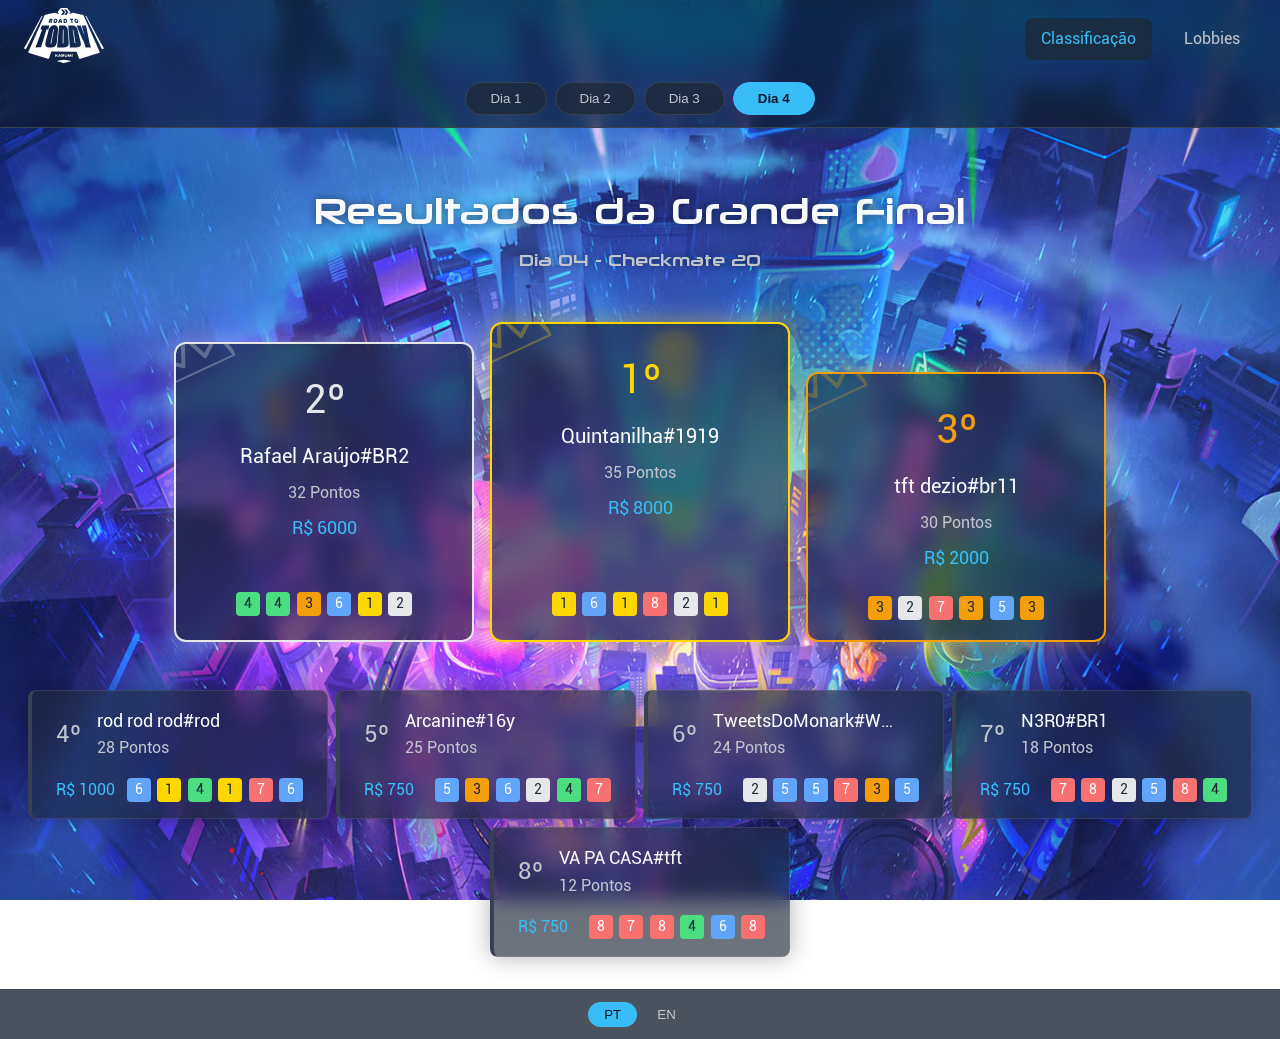
==== index.html @ 3e998dac "initial release" ====
<!doctype html><html lang="en"><head><meta charset="UTF-8"><meta name="viewport" content="width=device-width,initial-scale=1"><title>Road To Toddy</title><script id="all-player-details-map" type="application/json">[{"6ejou#tech":"58;6ejou#tech;6EJOU#tech;28;3.83;2;3;5;6;##5,5,7,1,1,4##A20,A20|B18,B18|C8,C8","aex#7876":"155;aex#7876;aex#7876;5;7.75;0;0;0;4;##8,7,8,8##A1,A1|B16,B16","aline do detetiv#morga":"108;aline do detetiv#morga;Aline do Detetiv#MORGA;21;5.33;1;2;3;6;##8,5,1,2,8,8##A8,A8|B11,B11|C5,C5","arcanine#16y":"46;arcanine#16y;Arcanine#16y;31;3.33;0;5;5;6;##4,2,2,4,3,5##A12,A12|B14,B14|C10,C10","arknouz#0000":"97;arknouz#0000;arknouz#0000;23;4.83;1;2;3;6;##1,8,2,5,8,5##A1,A1|B12,B12|C6,C6","auba#rs1":"157;auba#rs1;Auba#RS1;3;8.00;0;0;0;3;##8,8,8##A20,A20|B3,B3","aura galactus#gala":"10;aura galactus#gala;AURA Galactus#Gala;39;2.33;1;6;7;6;##3,1,2,2,4,2##A17,A17|B18,B18|C8,C8","aura law#room":"98;aura law#room;AURA Law#ROOM;23;4.83;1;2;3;6;##8,3,7,5,1,5##A3,A3|B13,B13|C5,C5","aura véio#br1":"134;aura véio#br1;AURA VÉIO#br1;14;5.60;0;0;0;5;##6,7,5,5,5##A20,A20|B3,B3|C2,C2","bbs#biber":"76;bbs#biber;bbs#biber;26;4.17;0;3;3;6;##2,2,4,5,7,5##A9,A9|B14,B14|C8,C8","boi ben#srmln":"99;boi ben#srmln;Boi Ben#SRMLN;23;5.00;0;3;3;6;##7,8,7,2,4,2##A16,A16|B8,B8|C16,C16","braz#7320":"96;braz#7320;Braz#7320;24;4.83;0;2;2;6;##5,7,6,2,7,2##A16,A16|B17,B17|C10,C10","caharu guardiam#br1":"82;caharu guardiam#br1;caharu guardiam#BR1;25;4.67;0;3;3;6;##8,2,7,3,3,5##A17,A17|B1,B1|C15,C15","cataryna#br1":"81;cataryna#br1;CaTaryNa#BR1;25;4.67;1;2;3;6;##6,8,6,1,2,5##A10,A10|B2,B2|C4,C4","cauã00#brl":"124;cauã00#brl;cauã00#BRL;17;5.50;0;3;3;6;##4,8,5,8,4,4##A11,A11|B1,B1|C9,C9","cms brunoxd#prime":"109;cms brunoxd#prime;CMS Brunoxd#PRIME;21;5.00;1;2;3;6;##7,8,5,1,5,4##A13,A13|B10,B10|C6,C6","connectionmg#br1":"116;connectionmg#br1;Connectionmg#br1;20;5.33;0;1;1;6;##5,2,7,6,5,7##A18,A18|B16,B16|C7,C7","crackedflower#br1":"63;crackedflower#br1;CrackedFlower#BR1;27;4.00;0;4;4;6;##4,2,6,4,5,3##A5,A5|B11,B11|C8,C8","csant#sant":"44;csant#sant;CSant#Sant;31;3.67;2;3;5;6;##3,1,5,1,6,6##A12,A12|B16,B16|C15,C15","czb#br2":"23;czb#br2;CzB#BR2;36;2.67;0;6;6;6;##2,4,2,2,2,4##A10,A10|B13,B13|C1,C1","d klein#klein":"24;d klein#klein;D klein#KLEIN;35;2.83;3;5;8;6;##1,1,1,4,6,4##A11,A11|B4,B4|C4,C4","dersin22k#d22k":"42;dersin22k#d22k;Dersin22k#D22k;32;3.50;1;4;5;6;##1,2,4,6,6,2##A15,A15|B10,B10|C1,C1","detetive aline#dylon":"48;detetive aline#dylon;DETETIVE ALINE#DYLON;30;3.67;1;5;6;6;##2,4,1,3,4,8##A2,A2|B10,B10|C17,C17","dietrich#br1":"152;dietrich#br1;Dietrich#br1;7;7.00;0;0;0;4;##8,5,8,7##A7,A7|B12,B12","dlwlrma#camps":"78;dlwlrma#camps;dlwlrma#Camps;25;4.33;0;5;5;6;##4,3,4,8,4,3##A13,A13|B12,B12|C4,C4","douze#9899":"94;douze#9899;Douze#9899;24;4.67;0;3;3;6;##3,6,5,3,4,7##A10,A10|B18,B18|C13,C13","dracarystevo#tevao":"125;dracarystevo#tevao;Dracarystevo#tevao;17;6.17;1;1;2;6;##7,6,8,1,7,8##A8,A8|B9,B9|C16,C16","eduzera#pruu":"56;eduzera#pruu;EduZera#Pruu;29;4.17;0;4;4;6;##2,7,3,8,2,3##A3,A3|B14,B14|C14,C14","elian#tft":"91;elian#tft;Elian#TFT;24;4.67;0;3;3;6;##2,7,4,8,5,2##A7,A7|B19,B19|C3,C3","elloy#br1":"130;elloy#br1;Elloy#br1;15;6.17;0;0;0;6;##7,6,6,5,5,8##A1,A1|B16,B16|C12,C12","enz9ojesus#2002":"136;enz9ojesus#2002;enz9oJESUS#2002;14;6.67;0;0;0;6;##7,6,6,7,7,7##A4,A4|B14,B14|C2,C2","feeda e kita#troll":"145;feeda e kita#troll;Feeda e kita#troll;9;6.75;0;0;0;4;##7,8,6,6##A7,A7|B12,B12","felipyasha#ch1":"79;felipyasha#ch1;Felipyasha#ch1;25;4.50;1;3;4;6;##8,1,5,6,3,4##A13,A13|B15,B15|C17,C17","fnc thanos#fncs2":"131;fnc thanos#fncs2;FNC Thanos#FNCS2;14;6.17;0;2;2;6;##8,5,4,8,4,8##A18,A18|B5,B5|C10,C10","fora checkmate#br1":"21;fora checkmate#br1;FORA CheckMate#BR1;37;2.67;1;5;6;6;##3,2,1,3,2,5##A6,A6|B2,B2|C13,C13","four koke#8957":"50;four koke#8957;FOUR koke#8957;30;3.83;1;4;5;6;##6,1,3,4,6,3##A5,A5|B2,B2|C11,C11","four vakio#br1":"11;four vakio#br1;FOUR vakio#BR1;38;2.67;2;5;7;6;##1,3,6,2,3,1##A18,A18|B19,B19|C8,C8","fraude lukinhas#br1":"52;fraude lukinhas#br1;FRAUDE Lukinhas#br1;30;3.67;0;3;3;6;##2,2,6,5,2,5##A11,A11|B15,B15|C2,C2","fred o gatinho#fred":"127;fred o gatinho#fred;fred o gatinho#fred;17;5.83;0;1;1;6;##8,3,5,6,5,8##A5,A5|B11,B11|C13,C13","freitriste#tft":"140;freitriste#tft;freitriste#tft;12;6.83;0;0;0;6;##5,6,6,8,8,8##A7,A7|B10,B10|C4,C4","fshaves#tft":"29;fshaves#tft;Fshaves#TFT;33;3.33;2;4;6;6;##8,1,3,2,5,1##A4,A4|B16,B16|C10,C10","g a#pain":"45;g a#pain;G A#pain;31;3.83;1;4;5;6;##3,3,7,3,1,6##A19,A19|B20,B20|C9,C9","gafis#br1":"37;gafis#br1;Gafis#BR1;32;3.50;2;4;6;6;##1,6,7,4,2,1##A19,A19|B17,B17|C9,C9","gif#111":"84;gif#111;GIF#111;25;4.50;0;3;3;6;##7,4,6,5,2,3##A12,A12|B8,B8|C10,C10","goten ツ#pedro":"159;goten ツ#pedro;Goten ツ#pedro;0;0.00;0;0;0;0;####A9,A9|B1,B1","gui#gb1":"55;gui#gb1;Gui#gb1;29;4.00;2;3;5;6;##1,8,1,3,6,5##A14,A14|B14,B14|C14,C14","gulas#br2":"54;gulas#br2;Gulas#BR2;29;4.00;2;3;5;6;##6,8,1,5,3,1##A15,A15|B19,B19|C18,C18","gustaas#slzf":"101;gustaas#slzf;Gustaas#slzf;23;5.00;0;3;3;6;##3,6,8,4,6,3##A9,A9|B19,B19|C2,C2","guto fox#gusta":"148;guto fox#gusta;Guto Fox#gusta;7;6.33;0;1;1;3;##4,7,8##A18,A18|B6,B6","guustih#amor":"110;guustih#amor;guustih#amor;21;5.17;0;3;3;6;##4,8,7,6,4,2##A8,A8|B3,B3|C6,C6","guz2#gzaum":"114;guz2#gzaum;Guz2#gzaum;20;5.17;0;2;2;6;##8,4,5,5,6,3##A6,A6|B4,B4|C12,C12","hafu#tft":"12;hafu#tft;Hafu#TFT;38;2.67;1;5;6;6;##2,7,1,2,2,2##A4,A4|B15,B15|C7,C7","hiro#ph99":"103;hiro#ph99;Hiro#ph99;22;4.67;0;3;3;6;##5,4,3,5,4,7##A11,A11|B17,B17|C12,C12","honduras enjoyer#hond":"90;honduras enjoyer#hond;honduras enjoyer#hond;24;4.83;1;2;3;6;##1,8,6,3,5,6##A17,A17|B13,B13|C11,C11","hpinguim#sge":"53;hpinguim#sge;HPinguim#SGE;29;3.50;1;5;6;6;##5,4,3,4,1,4##A17,A17|B12,B12|C11,C11","hsk#hiso":"15;hsk#hiso;hsk#hiso;37;2.67;3;5;8;6;##4,1,3,1,1,6##A10,A10|B4,B4|C10,C10","huebrmindaitens#br1":"126;huebrmindaitens#br1;HueBRmindaitens#br1;17;5.83;0;1;1;6;##8,3,7,5,5,7##A16,A16|B7,B7|C4,C4","i o g g z#br1":"160;i o g g z#br1;I o G G z#BR1;0;0.00;0;0;0;0;####A3,A3|B2,B2","ieafeon#br1":"104;ieafeon#br1;ieafeon#BR1;22;5.00;0;3;3;6;##6,4,3,6,4,7##A18,A18|B19,B19|C1,C1","igor#br00":"71;igor#br00;igor#br00;26;4.33;1;3;4;6;##4,1,5,3,7,6##A20,A20|B6,B6|C4,C4","jak#sc1":"88;jak#sc1;Jak#SC1;24;4.67;0;4;4;6;##4,6,4,3,8,3##A15,A15|B3,B3|C18,C18","jeff hinoto#rato":"137;jeff hinoto#rato;Jeff Hinoto#RATO;13;6.67;0;1;1;6;##6,7,8,4,8,7##A14,A14|B7,B7|C8,C8","jogo nu de nunu#aura":"59;jogo nu de nunu#aura;Jogo Nu de Nunu#AURA;28;4.00;0;5;5;6;##3,4,3,4,8,2##A7,A7|B6,B6|C13,C13","johannzn#br10":"61;johannzn#br10;johannzn#br10;27;4.17;1;4;5;6;##4,6,4,7,3,1##A17,A17|B20,B20|C1,C1","josneyqt#1308":"86;josneyqt#1308;JosneyQT#1308;24;5.00;1;3;4;6;##7,8,3,8,1,3##A18,A18|B7,B7|C3,C3","jpos#8330":"51;jpos#8330;JPOS#8330;30;3.67;0;5;5;6;##2,4,2,4,3,7##A14,A14|B15,B15|C11,C11","just pray#king":"121;just pray#king;Just Pray#king;18;5.67;0;2;2;6;##7,7,6,4,6,4##A17,A17|B18,B18|C13,C13","kadaki#kdk":"69;kadaki#kdk;kadaki#KDK;26;3.60;1;4;5;5;##7,4,3,1,3##A19,A19|B4,B4|C7,C7","kait#tft":"115;kait#tft;Kait#TFT;20;5.33;0;2;2;6;##6,5,4,3,7,7##A3,A3|B15,B15|C6,C6","kauzz#tft":"93;kauzz#tft;Kauzz#tft;24;4.83;0;3;3;6;##2,4,7,7,3,6##A15,A15|B19,B19|C13,C13","kawori#idfc":"36;kawori#idfc;Kawori#idfc;32;3.33;2;5;7;6;##7,1,4,1,4,3##A19,A19|B11,B11|C15,C15","kaya mas levante#kaya":"87;kaya mas levante#kaya;Kaya Mas Levante#Kaya;24;4.33;0;4;4;6;##2,5,4,7,4,4##A16,A16|B13,B13|C7,C7","killua#saint":"9;killua#saint;Killua#Saint;39;2.33;1;6;7;6;##3,4,2,2,2,1##A5,A5|B4,B4|C6,C6","kingtft#dg43":"151;kingtft#dg43;KingTFT#DG43;7;7.25;0;0;0;4;##8,7,7,7##A2,A2|B15,B15","knela#xdd":"77;knela#xdd;Knela#XDD;26;4.00;0;3;3;6;##5,2,3,5,4,5##A1,A1|B1,B1|C3,C3","koala esbelto#koala":"4;koala esbelto#koala;koala esbelto#koala;40;2.17;3;5;8;6;##2,5,3,1,1,1##A5,A5|B3,B3|C4,C4","kämmer#br1":"8;kämmer#br1;Kämmer#BR1;39;2.33;3;5;8;6;##3,5,1,1,3,1##A11,A11|B7,B7|C14,C14","l4vag1irl#br1":"132;l4vag1irl#br1;l4vag1irl#BR1;14;6.33;0;2;2;6;##4,4,8,6,8,8##A4,A4|B4,B4|C15,C15","lamy#andy":"102;lamy#andy;Lamy#Andy;22;5.00;0;3;3;6;##4,6,4,2,8,6##A16,A16|B2,B2|C7,C7","lang#0021":"123;lang#0021;Lang#0021;18;5.33;0;1;1;6;##5,4,7,5,6,5##A19,A19|B9,B9|C17,C17","lei seca#tft":"143;lei seca#tft;Lei Seca#TFT;10;5.00;0;1;1;3;##6,5,4##A1,A1|B17,B17|C15,C15","lero lero#rico":"89;lero lero#rico;lero lero#rico;24;4.83;1;2;3;6;##7,2,1,7,5,7##A20,A20|B8,B8|C16,C16","leshiro#br2":"41;leshiro#br2;Leshiro#BR2;32;3.33;1;4;5;6;##4,2,5,2,6,1##A7,A7|B12,B12|C7,C7","lins#bra1":"60;lins#bra1;Lins#BRA1;28;4.00;0;3;3;6;##5,2,2,7,3,5##A8,A8|B7,B7|C12,C12","lorozapjl#pjl":"146;lorozapjl#pjl;lorozaPjl#Pjl;8;6.75;0;0;0;4;##8,5,7,7##A19,A19|B4,B4","lpmalaka#br1":"128;lpmalaka#br1;LPMalaka#br1;15;6.50;1;1;2;6;##1,7,8,8,8,7##A12,A12|B8,B8|C17,C17","lwken#br1":"27;lwken#br1;Lwken#br1;34;3.00;0;6;6;6;##4,2,3,3,2,4##A2,A2|B9,B9|C12,C12","mamasukki#temma":"3;mamasukki#temma;Mamasukki#temma;41;2.00;2;6;8;6;##1,2,4,2,1,2##A3,A3|B7,B7|C12,C12","mankshoo#br1":"139;mankshoo#br1;mankshoo#BR1;12;5.75;0;1;1;4;##8,3,5,7##A10,A10|B9,B9|C3,C3","marklinv#br1":"100;marklinv#br1;MarkLinv#BR1;23;4.83;0;3;3;6;##4,5,3,7,8,2##A6,A6|B18,B18|C2,C2","mayckel08":"18;mayckel08;mayckel08;37;2.83;1;5;6;6;##7,3,2,2,1,2##A11,A11|B6,B6|C14,C14","mecmeno#amor":"17;mecmeno#amor;Mecmeno#amor;37;2.67;2;5;7;6;##3,1,1,3,3,5##A2,A2|B12,B12|C7,C7","memedbymario#777":"149;memedbymario#777;memedbymario#777;7;6.67;0;0;0;3;##7,6,7##A9,A9|B6,B6","meoc#br1":"107;meoc#br1;MEOC#br1;21;5.00;1;3;4;6;##1,8,5,4,8,4##A2,A2|B13,B13|C10,C10","mikanko#br1":"38;mikanko#br1;Mikanko#BR1;32;3.50;2;4;6;6;##2,6,1,4,1,7##A6,A6|B5,B5|C18,C18","money7#tft":"135;money7#tft;MONEY7#TFT;14;6.17;0;0;0;6;##8,5,7,5,5,7##A14,A14|B6,B6|C5,C5","mqt falcão#2234":"117;mqt falcão#2234;MQT Falcão#2234;20;5.33;0;1;1;6;##5,5,6,6,2,8##A10,A10|B7,B7|C8,C8","msc#sk8":"111;msc#sk8;Msc#SK8;21;4.83;0;3;3;6;##5,3,4,8,4,5##A6,A6|B6,B6|C11,C11","mtmatheus26#br26":"144;mtmatheus26#br26;MTMatheus26#BR26;9;7.00;0;0;0;5;##8,7,7,5,8##A11,A11|B11,B11|C1,C1","n3r0#br1":"70;n3r0#br1;N3R0#BR1;26;4.33;1;3;4;6;##6,8,1,2,5,4##A12,A12|B1,B1|C15,C15","narkesh#123":"47;narkesh#123;Narkesh#123;30;3.67;2;4;6;6;##3,4,5,1,8,1##A16,A16|B14,B14|C3,C3","narkesh#linda":"72;narkesh#linda;Narkesh#linda;26;4.50;1;2;3;6;##6,5,7,1,2,6##A4,A4|B12,B12|C3,C3","nesquik#sccp":"67;nesquik#sccp;Nesquik#SCCP;27;4.17;0;3;3;6;##5,7,2,3,3,5##A13,A13|B19,B19|C16,C16","nonato#neon":"2;nonato#neon;Nonato#Neon;41;2.00;3;6;9;6;##1,1,2,1,3,4##A6,A6|B1,B1|C2,C2","o hgag bacana#br1":"105;o hgag bacana#br1;o hgag bacana#br1;22;4.83;1;1;2;6;##7,5,5,6,1,5##A9,A9|B2,B2|C1,C1","odyceuz#peso":"66;odyceuz#peso;odyceuz#peso;27;4.33;0;3;3;6;##5,3,6,2,7,3##A4,A4|B3,B3|C13,C13","otis#rcks":"80;otis#rcks;Otis#RCKS;25;4.50;0;4;4;6;##3,2,4,4,6,8##A4,A4|B1,B1|C6,C6","pedrobanana#galo":"113;pedrobanana#galo;PedroBanana#galo;20;5.00;0;3;3;6;##4,4,5,4,7,6##A1,A1|B20,B20|C17,C17","poppycorn#psit":"154;poppycorn#psit;poppycorn#psit;6;7.50;0;0;0;4;##8,6,8,8##A12,A12|B20,B20","princesval#777":"16;princesval#777;priNcesval#777;37;2.50;2;6;8;6;##1,1,2,4,3,4##A8,A8|B3,B3|C5,C5","pão#1337":"75;pão#1337;Pão#1337;26;4.33;0;3;3;6;##7,6,5,4,2,2##A14,A14|B8,B8|C11,C11","qiyana 2005#tft":"13;qiyana 2005#tft;qiyana 2005#tft;37;2.67;3;5;8;6;##3,1,1,6,4,1##A14,A14|B17,B17|C2,C2","quintanilha#1919":"43;quintanilha#1919;Quintanilha#1919;32;3.17;1;4;5;6;##2,2,1,5,5,4##A19,A19|B20,B20|C18,C18","rafael araújo#br2":"6;rafael araújo#br2;Rafael Araújo#BR2;40;2.33;2;6;8;6;##3,3,3,3,1,1##A1,A1|B8,B8|C13,C13","ratazord#sql":"120;ratazord#sql;Ratazord#sql;18;5.50;0;3;3;6;##4,4,7,7,4,7##A3,A3|B2,B2|C14,C14","redlline#red":"156;redlline#red;Redlline#Red;5;7.75;0;0;0;4;##7,8,8,8##A6,A6|B13,B13","revo1tz#0708":"25;revo1tz#0708;Revo1Tz#0708;35;3.00;0;5;5;6;##2,3,5,3,3,2##A20,A20|B7,B7|C9,C9","rod rod rod#rod":"22;rod rod rod#rod;rod rod rod#rod;36;2.83;3;4;7;6;##1,1,2,5,7,1##A7,A7|B2,B2|C11,C11","ryt vladimin#lips":"40;ryt vladimin#lips;RYT Vladimin#Lips;32;3.17;1;5;6;6;##5,3,2,4,1,4##A14,A14|B9,B9|C16,C16","sai do meu lobby#bruno":"35;sai do meu lobby#bruno;SAI DO MEU LOBBY#bruno;33;3.50;1;4;5;6;##1,6,2,3,6,3##A5,A5|B5,B5|C9,C9","serask#bobão":"7;serask#bobão;Serask#bobão;39;2.50;3;5;8;6;##2,3,1,7,1,1##A8,A8|B3,B3|C17,C17","shuura#4262":"33;shuura#4262;Shuura#4262;33;3.33;1;4;5;6;##2,1,2,3,7,5##A18,A18|B11,B11|C9,C9","sobrounada 1902#br1":"62;sobrounada 1902#br1;SOBROUNADA 1902#br1;27;4.17;1;3;4;6;##1,8,5,3,5,3##A4,A4|B17,B17|C17,C17","sorvetedematcha#抹茶アイス":"147;sorvetedematcha#抹茶アイス;SorveteDeMatcha#抹茶アイス;8;7.00;0;0;0;4;##6,7,8,7##A8,A8|B10,B10","sísifo#wes":"118;sísifo#wes;Sísifo#wes;19;5.50;0;2;2;6;##3,4,8,5,7,6##A20,A20|B18,B18|C12,C12","tanaka#tft":"85;tanaka#tft;tanaka#TFT;25;4.50;0;2;2;6;##6,5,2,3,5,6##A2,A2|B16,B16|C14,C14","tft alchemist#omq":"74;tft alchemist#omq;TFT Alchemist#OMQ;26;4.67;0;3;3;6;##2,3,8,2,7,6##A12,A12|B5,B5|C1,C1","tft cero miedo#penta":"95;tft cero miedo#penta;TFT Cero Miedo#penta;24;4.83;0;3;3;6;##3,3,4,6,6,7##A15,A15|B18,B18|C10,C10","tft dezio#br11":"31;tft dezio#br11;tft dezio#br11;33;3.33;2;4;6;6;##1,2,4,6,1,6##A10,A10|B8,B8|C2,C2","tft masterclass#lean":"68;tft masterclass#lean;TFT Masterclass#LEAN;26;4.33;2;3;5;6;##7,5,1,8,4,1##A15,A15|B18,B18|C5,C5","tft sty#sty1":"92;tft sty#sty1;TFT Sty#sty1;24;4.83;0;3;3;6;##6,3,6,2,8,4##A7,A7|B20,B20|C14,C14","tft toom#br1":"141;tft toom#br1;TFT TooM#BR1;11;6.25;0;1;1;4;##6,3,8,8##A17,A17|B11,B11|C11,C11","tft uerleyc#rec":"153;tft uerleyc#rec;TFT uerleyc#Rec;7;7.25;0;0;0;4;##7,6,8,8##A2,A2|B15,B15","tft vpp#2112":"138;tft vpp#2112;TFT VPP#2112;13;6.67;0;1;1;6;##8,7,4,6,7,8##A15,A15|B9,B9|C7,C7","thedevilcry#rs3":"119;thedevilcry#rs3;TheDevilCry#RS3;19;5.50;0;1;1;6;##5,3,6,7,7,5##A2,A2|B1,B1|C18,C18","thedog#ain":"150;thedog#ain;TheDog#AIN;7;7.25;0;0;0;4;##7,8,8,6##A5,A5|B14,B14","theok19#br1":"73;theok19#br1;Theok19#br1;26;4.67;1;2;3;6;##6,7,1,6,2,6##A6,A6|B13,B13|C16,C16","tobsss#bois":"49;tobsss#bois;Tobsss#BOIS;30;3.83;1;4;5;6;##3,6,1,7,4,2##A13,A13|B16,B16|C18,C18","trevisan#tft":"32;trevisan#tft;trevisan#tft;33;3.33;1;4;5;6;##2,5,3,7,2,1##A13,A13|B11,B11|C15,C15","tweetsdomonark#wildr":"34;tweetsdomonark#wildr;TweetsDoMonark#WildR;33;3.50;1;4;5;6;##1,2,6,2,3,7##A13,A13|B9,B9|C3,C3","tybs stellnight#br1":"112;tybs stellnight#br1;TYBS stellnight#br1;21;5.33;0;1;1;6;##6,2,7,5,6,6##A16,A16|B10,B10|C8,C8","u337u#br1":"65;u337u#br1;u337u#br1;27;4.50;1;2;3;6;##6,6,2,1,6,6##A11,A11|B20,B20|C18,C18","ui ui smolderzad#agb":"30;ui ui smolderzad#agb;ui ui smolderzad#AGB;33;3.50;2;4;6;6;##6,1,1,8,3,2##A9,A9|B9,B9|C4,C4","va pa casa#tft":"1;va pa casa#tft;VA PA CASA#tft;42;2.00;3;6;9;6;##3,1,3,1,1,3##A3,A3|B13,B13|C6,C6","veggie hannibal#lucas":"26;veggie hannibal#lucas;Veggie hannibal#lucas;34;3.17;2;4;6;6;##5,1,8,1,2,2##A15,A15|B17,B17|C17,C17","vtm vegan#slip":"122;vtm vegan#slip;VTM Vegan#slip;18;5.83;0;1;1;6;##5,6,7,2,8,7##A3,A3|B14,B14|C9,C9","wagner gasosas#gas":"14;wagner gasosas#gas;Wagner Gasosas#GAS;37;2.67;3;5;8;6;##1,1,3,1,6,4##A16,A16|B5,B5|C3,C3","wak#tft":"57;wak#tft;Wak#tft;28;3.83;1;5;6;6;##4,2,4,4,8,1##A14,A14|B16,B16|C12,C12","xandeeea#br1":"5;xandeeea#br1;xandeeea#br1;40;2.17;3;5;8;6;##2,1,1,1,5,3##A1,A1|B6,B6|C1,C1","xaropinho#toao":"133;xaropinho#toao;Xaropinho#toao;14;6.50;0;1;1;6;##6,4,6,8,7,8##A13,A13|B4,B4|C14,C14","xovinixo#tft":"158;xovinixo#tft;XoViniXo#TFT;2;7.00;0;0;0;1;##7##A10,A10|B5,B5","xx siidy xx#br1":"106;xx siidy xx#br1;xx Siidy xx#BR1;22;5.33;0;2;2;6;##6,8,2,7,3,6##A19,A19|B17,B17|C6,C6","yev#br1":"20;yev#br1;yev#br1;37;2.67;1;5;6;6;##2,5,3,1,2,3##A17,A17|B15,B15|C5,C5","yuritimalia#br1":"64;yuritimalia#br1;yuritimalia#br1;27;4.17;0;4;4;6;##4,3,2,4,6,6##A9,A9|B10,B10|C5,C5","zaarc#tft":"129;zaarc#tft;ZaarC#TFT;15;5.83;0;0;0;6;##5,7,5,5,5,8##A5,A5|B5,B5|C9,C9","zampolurk#4312":"83;zampolurk#4312;Zampolurk#4312;25;4.50;0;3;3;6;##5,4,3,6,7,2##A9,A9|B20,B20|C5,C5","zender#zd1":"28;zender#zd1;ZenDer#zd1;33;3.33;3;3;6;6;##1,6,5,1,6,1##A20,A20|B19,B19|C16,C16","zrazy#001":"142;zrazy#001;zrazy#001;11;5.75;0;0;0;4;##5,5,6,7##A12,A12|B5,B5|C18,C18","zuccati#paia":"19;zuccati#paia;ZUCCATI#paia;37;2.83;1;5;6;6;##3,6,3,2,1,2##A18,A18|B10,B10|C15,C15","zzhcet#br1":"39;zzhcet#br1;zzhcet#br1;32;3.50;1;5;6;6;##3,4,2,1,8,3##A8,A8|B8,B8|C16,C16"},{"6ejou#tech":"84;6ejou#tech;6EJOU#tech;7;6.67;0;0;0;3;##6,8,6##A8,A8|B5,B5","arcanine#16y":"33;arcanine#16y;Arcanine#16y;28;3.83;1;3;4;6;##5,5,6,2,1,4##A8,A8|B10,B10|C5,C5","aura galactus#gala":"49;aura galactus#gala;AURA Galactus#Gala;25;4.83;1;2;3;6;##7,6,7,1,6,2##A9,A9|B10,B10|C8,C8","bbs#biber":"48;bbs#biber;bbs#biber;26;4.33;0;3;3;6;##8,2,5,3,3,5##A1,A1|B6,B6|C8,C8","caharu guardiam#br1":"43;caharu guardiam#br1;caharu guardiam#BR1;27;4.17;0;4;4;6;##2,6,4,4,6,3##A1,A1|B8,B8|C3,C3","cataryna#br1":"85;cataryna#br1;CaTaryNa#BR1;7;7.25;0;0;0;4;##6,8,7,8##A5,A5|B7,B7","crackedflower#br1":"40;crackedflower#br1;CrackedFlower#BR1;27;4.50;1;3;4;6;##1,6,6,3,8,3##A8,A8|B3,B3|C4,C4","csant#sant":"17;csant#sant;CSant#Sant;31;3.50;1;5;6;6;##2,1,7,4,3,4##A4,A4|B4,B4|C3,C3","czb#br2":"64;czb#br2;CzB#BR2;18;5.50;0;2;2;6;##5,4,7,6,7,4##A3,A3|B6,B6|C2,C2","d klein#klein":"62;d klein#klein;D klein#KLEIN;19;5.50;0;1;1;6;##2,5,5,8,7,6##A2,A2|B3,B3|C3,C3","dersin22k#d22k":"8;dersin22k#d22k;Dersin22k#D22k;35;3.00;2;4;6;6;##5,3,1,1,2,6##A1,A1|B7,B7|C7,C7","detetive aline#dylon":"5;detetive aline#dylon;DETETIVE ALINE#DYLON;36;2.83;2;4;6;6;##1,2,1,2,6,5##A3,A3|B3,B3|C2,C2","dlwlrma#camps":"59;dlwlrma#camps;dlwlrma#Camps;21;5.50;1;2;3;6;##8,1,3,8,6,7##A3,A3|B5,B5|C1,C1","eduzera#pruu":"63;eduzera#pruu;EduZera#Pruu;19;5.33;0;1;1;6;##3,5,5,7,5,7##A3,A3|B10,B10|C6,C6","elian#tft":"41;elian#tft;Elian#TFT;27;4.00;1;3;4;6;##5,1,3,6,4,5##A2,A2|B7,B7|C9,C9","felipyasha#ch1":"42;felipyasha#ch1;Felipyasha#ch1;27;4.33;0;4;4;6;##3,2,3,7,7,4##A10,A10|B9,B9|C8,C8","fora checkmate#br1":"21;fora checkmate#br1;FORA CheckMate#BR1;30;3.67;1;5;6;6;##1,4,3,7,4,3##A4,A4|B8,B8|C7,C7","four koke#8957":"53;four koke#8957;FOUR koke#8957;24;4.67;0;2;2;6;##6,3,2,5,7,5##A11,A11|B4,B4|C1,C1","four vakio#br1":"18;four vakio#br1;FOUR vakio#BR1;31;3.50;1;4;5;6;##3,2,1,5,4,6##A8,A8|B11,B11|C8,C8","fraude lukinhas#br1":"34;fraude lukinhas#br1;FRAUDE Lukinhas#br1;28;3.83;0;4;4;6;##2,5,4,2,4,6##A6,A6|B1,B1|C5,C5","fshaves#tft":"11;fshaves#tft;Fshaves#TFT;33;3.33;2;4;6;6;##2,1,1,5,8,3##A10,A10|B5,B5|C6,C6","g a#pain":"46;g a#pain;G A#pain;26;4.33;0;4;4;6;##4,5,3,3,3,8##A10,A10|B2,B2|C7,C7","gafis#br1":"57;gafis#br1;Gafis#BR1;22;5.00;0;2;2;6;##3,2,7,5,5,8##A6,A6|B9,B9|C5,C5","gif#111":"88;gif#111;GIF#111;3;7.50;0;0;0;2;##8,7##A8,A8|B2,B2","gui#gb1":"83;gui#gb1;Gui#gb1;8;6.75;0;1;1;4;##8,8,7,4##A10,A10|B1,B1","gulas#br2":"67;gulas#br2;Gulas#BR2;17;5.83;0;1;1;6;##3,5,5,6,8,8##A11,A11|B8,B8|C3,C3","hafu#tft":"54;hafu#tft;Hafu#TFT;23;4.67;0;3;3;6;##6,4,5,3,6,4##A6,A6|B11,B11|C6,C6","hiro#ph99":"20;hiro#ph99;Hiro#ph99;30;4.00;3;3;6;6;##7,1,6,1,1,8##A6,A6|B11,B11|C4,C4","honduras enjoyer#hond":"24;honduras enjoyer#hond;honduras enjoyer#hond;30;3.83;1;3;4;6;##6,5,1,2,3,6##A1,A1|B9,B9|C1,C1","hpinguim#sge":"50;hpinguim#sge;HPinguim#SGE;25;4.67;0;3;3;6;##6,8,6,2,4,2##A3,A3|B8,B8|C6,C6","hsk#hiso":"2;hsk#hiso;hsk#hiso;42;1.83;4;5;9;6;##1,5,1,1,2,1##A9,A9|B6,B6|C4,C4","igor#br00":"74;igor#br00;igor#br00;12;5.75;0;2;2;4;##4,3,8,8##A5,A5|B1,B1","jak#sc1":"72;jak#sc1;Jak#SC1;14;5.25;0;2;2;4;##4,7,3,7##A6,A6|B1,B1|C8,C8","jogo nu de nunu#aura":"28;jogo nu de nunu#aura;Jogo Nu de Nunu#AURA;28;4.00;2;3;5;6;##5,1,7,1,4,6##A9,A9|B5,B5|C4,C4","johannzn#br10":"82;johannzn#br10;johannzn#br10;9;6.50;0;1;1;4;##7,4,8,7##A5,A5|B4,B4","jpos#8330":"52;jpos#8330;JPOS#8330;25;4.33;0;2;2;6;##5,2,5,5,2,7##A5,A5|B2,B2|C8,C8","kadaki#kdk":"60;kadaki#kdk;kadaki#KDK;20;5.33;0;1;1;6;##2,7,5,6,5,7##A9,A9|B1,B1|C4,C4","kauzz#tft":"81;kauzz#tft;Kauzz#tft;10;6.25;0;0;0;4;##6,5,8,6##A7,A7|B2,B2","kawori#idfc":"19;kawori#idfc;Kawori#idfc;31;3.67;0;5;5;6;##2,3,4,8,3,2##A8,A8|B11,B11|C4,C4","kaya mas levante#kaya":"22;kaya mas levante#kaya;Kaya Mas Levante#Kaya;30;3.83;1;4;5;6;##1,8,2,4,6,2##A6,A6|B2,B2|C5,C5","killua#saint":"69;killua#saint;Killua#Saint;16;6.00;0;2;2;6;##7,4,4,6,8,7##A8,A8|B3,B3|C7,C7","koala esbelto#koala":"14;koala esbelto#koala;koala esbelto#koala;32;3.50;1;5;6;6;##3,7,1,3,4,3##A4,A4|B10,B10|C2,C2","kämmer#br1":"15;kämmer#br1;Kämmer#BR1;32;3.50;1;4;5;6;##8,3,2,5,1,2##A6,A6|B3,B3|C7,C7","leshiro#br2":"35;leshiro#br2;Leshiro#BR2;28;4.17;0;3;3;6;##6,2,2,5,7,3##A9,A9|B10,B10|C5,C5","lins#bra1":"77;lins#bra1;Lins#BRA1;11;6.25;0;1;1;4;##3,7,8,7##A7,A7|B11,B11","lwken#br1":"10;lwken#br1;Lwken#br1;34;3.17;1;4;5;6;##2,6,2,3,1,5##A3,A3|B9,B9|C6,C6","mamasukki#temma":"66;mamasukki#temma;Mamasukki#temma;17;6.00;0;2;2;6;##4,7,2,7,8,8##A3,A3|B7,B7|C2,C2","marklinv#br1":"55;marklinv#br1;MarkLinv#BR1;22;5.17;1;2;3;6;##7,4,6,1,6,7##A7,A7|B1,B1|C9,C9","mayckel08":"31;mayckel08;mayckel08;28;4.33;1;3;4;6;##1,7,6,7,2,3##A1,A1|B6,B6|C9,C9","mikanko#br1":"38;mikanko#br1;Mikanko#BR1;27;4.33;1;3;4;6;##8,5,3,2,7,1##A5,A5|B11,B11|C9,C9","n3r0#br1":"9;n3r0#br1;N3R0#BR1;35;3.00;1;5;6;6;##6,2,2,4,3,1##A4,A4|B11,B11|C2,C2","narkesh#123":"71;narkesh#123;Narkesh#123;15;6.50;1;1;2;6;##6,8,8,1,8,8##A2,A2|B9,B9|C1,C1","narkesh#linda":"61;narkesh#linda;Narkesh#linda;19;5.50;1;2;3;6;##1,8,8,4,7,5##A11,A11|B5,B5|C7,C7","nesquik#sccp":"87;nesquik#sccp;Nesquik#SCCP;6;7.50;0;0;0;4;##7,8,8,7##A1,A1|B3,B3","odyceuz#peso":"6;odyceuz#peso;odyceuz#peso;35;2.83;3;5;8;6;##4,1,4,6,1,1##A8,A8|B10,B10|C8,C8","otis#rcks":"56;otis#rcks;Otis#RCKS;22;4.83;0;3;3;6;##7,4,5,3,6,4##A11,A11|B7,B7|C4,C4","princesval#777":"73;princesval#777;priNcesval#777;13;5.75;0;1;1;4;##8,6,3,6##A11,A11|B4,B4","pão#1337":"86;pão#1337;Pão#1337;6;6.67;0;1;1;3;##4,8,8##A7,A7|B10,B10","qiyana 2005#tft":"26;qiyana 2005#tft;qiyana 2005#tft;30;3.50;0;4;4;6;##5,2,4,3,2,5##A11,A11|B5,B5|C3,C3","quintanilha#1919":"3;quintanilha#1919;Quintanilha#1919;40;2.00;4;6;10;6;##1,1,4,1,4,1##A7,A7|B2,B2|C3,C3","rafael araújo#br2":"12;rafael araújo#br2;Rafael Araújo#BR2;33;3.17;0;6;6;6;##2,3,3,4,3,4##A7,A7|B10,B10|C9,C9","revo1tz#0708":"79;revo1tz#0708;Revo1Tz#0708;10;6.00;0;1;1;4;##4,8,7,5##A4,A4|B8,B8","rod rod rod#rod":"27;rod rod rod#rod;rod rod rod#rod;29;3.83;0;4;4;6;##3,4,6,3,5,2##A1,A1|B4,B4|C2,C2","ryt vladimin#lips":"23;ryt vladimin#lips;RYT Vladimin#Lips;30;3.67;1;3;4;6;##5,6,1,2,5,3##A6,A6|B2,B2|C1,C1","sai do meu lobby#bruno":"36;sai do meu lobby#bruno;SAI DO MEU LOBBY#bruno;27;4.17;2;4;6;6;##4,1,8,4,1,7##A1,A1|B6,B6|C2,C2","serask#bobão":"51;serask#bobão;Serask#bobão;25;4.67;0;2;2;6;##5,6,2,2,7,6##A10,A10|B5,B5|C6,C6","shuura#4262":"25;shuura#4262;Shuura#4262;30;3.67;0;4;4;6;##6,3,2,5,4,2##A10,A10|B1,B1|C1,C1","sobrounada 1902#br1":"58;sobrounada 1902#br1;SOBROUNADA 1902#br1;22;4.83;0;2;2;6;##7,5,4,6,5,2##A4,A4|B9,B9|C3,C3","tanaka#tft":"70;tanaka#tft;tanaka#TFT;16;5.60;0;1;1;5;##5,2,6,7,8##A7,A7|B2,B2|C5,C5","tft alchemist#omq":"76;tft alchemist#omq;TFT Alchemist#OMQ;12;6.00;0;1;1;4;##7,3,6,8##A3,A3|B9,B9","tft dezio#br11":"16;tft dezio#br11;tft dezio#br11;32;3.50;1;4;5;6;##2,7,3,1,5,3##A11,A11|B3,B3|C8,C8","tft masterclass#lean":"78;tft masterclass#lean;TFT Masterclass#LEAN;10;6.50;0;1;1;4;##7,3,8,8##A2,A2|B8,B8","theok19#br1":"65;theok19#br1;Theok19#br1;18;5.67;0;1;1;6;##8,3,5,6,7,5##A4,A4|B5,B5|C4,C4","tobsss#bois":"44;tobsss#bois;Tobsss#BOIS;26;4.67;1;3;4;6;##8,3,1,8,2,6##A9,A9|B4,B4|C2,C2","trevisan#tft":"4;trevisan#tft;trevisan#tft;37;2.50;2;5;7;6;##4,1,2,1,2,5##A11,A11|B8,B8|C5,C5","tweetsdomonark#wildr":"13;tweetsdomonark#wildr;TweetsDoMonark#WildR;33;3.50;1;4;5;6;##3,6,6,2,3,1##A2,A2|B7,B7|C6,C6","u337u#br1":"68;u337u#br1;u337u#br1;16;6.17;0;2;2;6;##7,4,2,8,8,8##A10,A10|B6,B6|C9,C9","va pa casa#tft":"7;va pa casa#tft;VA PA CASA#tft;35;2.67;2;6;8;6;##1,4,4,4,1,2##A2,A2|B7,B7|C9,C9","veggie hannibal#lucas":"1;veggie hannibal#lucas;Veggie hannibal#lucas;46;1.33;5;6;11;6;##1,1,1,3,1,1##A5,A5|B1,B1|C1,C1","wagner gasosas#gas":"37;wagner gasosas#gas;Wagner Gasosas#GAS;27;4.17;2;3;5;6;##1,7,5,4,1,7##A10,A10|B9,B9|C3,C3","wak#tft":"39;wak#tft;Wak#tft;27;4.33;1;3;4;6;##8,6,3,5,3,1##A7,A7|B6,B6|C5,C5","xandeeea#br1":"47;xandeeea#br1;xandeeea#br1;26;4.33;1;2;3;6;##3,6,5,1,5,6##A5,A5|B4,B4|C9,C9","yev#br1":"45;yev#br1;yev#br1;26;4.33;0;4;4;6;##2,7,7,4,2,4##A5,A5|B3,B3|C1,C1","yuritimalia#br1":"29;yuritimalia#br1;yuritimalia#br1;28;4.17;1;4;5;6;##4,7,1,3,2,8##A2,A2|B8,B8|C6,C6","zampolurk#4312":"30;zampolurk#4312;Zampolurk#4312;28;3.67;0;5;5;6;##3,4,4,2,5,4##A9,A9|B4,B4|C7,C7","zender#zd1":"80;zender#zd1;ZenDer#zd1;10;6.25;0;1;1;4;##4,8,7,6##A9,A9|B11,B11","zuccati#paia":"75;zuccati#paia;ZUCCATI#paia;12;5.75;0;1;1;4;##8,2,8,5##A2,A2|B7,B7","zzhcet#br1":"32;zzhcet#br1;zzhcet#br1;28;4.00;1;3;4;6;##5,6,4,2,6,1##A4,A4|B6,B6|C7,C7"},{"arcanine#16y":"4;arcanine#16y;Arcanine#16y;38;2.67;3;5;8;6;##1,1,1,3,8,2##A3,A3|B1,B1|C1|SEMIFINAL D1","csant#sant":"10;csant#sant;CSant#Sant;29;4.00;2;3;5;6;##3,8,6,5,1,1##A4,A4|B1,B1|C1|SEMIFINAL D1","dersin22k#d22k":"26;dersin22k#d22k;Dersin22k#D22k;16;5.60;0;1;1;5;##7,5,8,2,6##A1,A1|B1,B1|C2","detetive aline#dylon":"17;detetive aline#dylon;DETETIVE ALINE#DYLON;20;4.80;0;2;2;5;##3,8,5,6,2##A2,A2|B4,B4|C1","fora checkmate#br1":"16;fora checkmate#br1;FORA CheckMate#BR1;23;5.00;1;2;3;6;##1,5,3,6,7,8##A4,A4|B1,B1|C3|SEMIFINAL D2","four vakio#br1":"15;four vakio#br1;FOUR vakio#BR1;24;4.83;0;4;4;6;##8,3,3,4,3,8##A2,A2|B4,B4|C4|SEMIFINAL D1","fraude lukinhas#br1":"32;fraude lukinhas#br1;FRAUDE Lukinhas#br1;9;7.20;0;0;0;5;##7,7,7,8,7##A4,A4|B2,B2|C1","fshaves#tft":"14;fshaves#tft;Fshaves#TFT;25;4.50;0;2;2;6;##5,6,3,2,5,6##A4,A4|B2,B2|C4|SEMIFINAL D2","hiro#ph99":"23;hiro#ph99;Hiro#ph99;16;5.80;1;1;2;5;##8,6,6,1,8##A3,A3|B3,B3|C4","honduras enjoyer#hond":"20;honduras enjoyer#hond;honduras enjoyer#hond;19;5.00;0;2;2;5;##4,2,6,7,6##A2,A2|B2,B2|C1","hsk#hiso":"13;hsk#hiso;hsk#hiso;27;4.17;1;3;4;6;##6,4,2,1,5,7##A2,A2|B2,B2|C1|SEMIFINAL D2","jogo nu de nunu#aura":"21;jogo nu de nunu#aura;Jogo Nu de Nunu#AURA;17;5.60;1;1;2;5;##1,6,8,7,6##A2,A2|B3,B3|C3","kawori#idfc":"19;kawori#idfc;Kawori#idfc;19;5.00;1;1;2;5;##6,1,6,7,5##A4,A4|B4,B4|C3","kaya mas levante#kaya":"29;kaya mas levante#kaya;Kaya Mas Levante#Kaya;13;6.00;0;1;1;5;##5,4,7,8,6##A1,A1|B1,B1|C4","koala esbelto#koala":"27;koala esbelto#koala;koala esbelto#koala;15;5.40;0;3;3;5;##4,4,4,8,7##A3,A3|B4,B4|C2","kämmer#br1":"22;kämmer#br1;Kämmer#BR1;17;4.60;0;2;2;5;##5,5,4,5,4##A2,A2|B3,B3|C1","lwken#br1":"18;lwken#br1;Lwken#br1;20;4.60;0;2;2;5;##2,3,5,8,5##A3,A3|B3,B3|C2","n3r0#br1":"7;n3r0#br1;N3R0#BR1;31;3.50;2;3;5;6;##6,1,5,1,3,5##A1,A1|B1,B1|C1|SEMIFINAL D1","odyceuz#peso":"24;odyceuz#peso;odyceuz#peso;16;5.40;0;2;2;5;##7,5,8,3,4##A3,A3|B2,B2|C2","qiyana 2005#tft":"31;qiyana 2005#tft;qiyana 2005#tft;10;6.80;0;0;0;5;##5,8,7,6,8##A3,A3|B3,B3|C2","quintanilha#1919":"1;quintanilha#1919;Quintanilha#1919;43;1.83;3;6;9;6;##3,2,1,1,3,1##A3,A3|B4,B4|C2|SEMIFINAL D2","rafael araújo#br2":"6;rafael araújo#br2;Rafael Araújo#BR2;32;3.33;2;4;6;6;##2,1,4,5,1,7##A2,A2|B2,B2|C2|SEMIFINAL D1","rod rod rod#rod":"2;rod rod rod#rod;rod rod rod#rod;40;2.17;1;6;7;6;##2,2,2,2,1,4##A4,A4|B4,B4|C3|SEMIFINAL D1","ryt vladimin#lips":"28;ryt vladimin#lips;RYT Vladimin#Lips;13;6.40;0;1;1;5;##7,7,7,3,8##A2,A2|B4,B4|C3","shuura#4262":"30;shuura#4262;Shuura#4262;11;6.60;0;1;1;5;##8,7,4,7,7##A1,A1|B1,B1|C4","tft dezio#br11":"5;tft dezio#br11;tft dezio#br11;33;3.00;1;6;7;6;##4,3,1,4,4,2##A1,A1|B2,B2|C3|SEMIFINAL D2","trevisan#tft":"12;trevisan#tft;trevisan#tft;27;4.17;0;5;5;6;##8,3,3,4,3,4##A4,A4|B3,B3|C3|SEMIFINAL D2","tweetsdomonark#wildr":"3;tweetsdomonark#wildr;TweetsDoMonark#WildR;40;2.33;0;6;6;6;##2,2,2,3,2,3##A1,A1|B3,B3|C4|SEMIFINAL D2","va pa casa#tft":"8;va pa casa#tft;VA PA CASA#tft;30;3.33;1;5;6;6;##4,4,1,2,4,5##A4,A4|B3,B3|C4|SEMIFINAL D2","veggie hannibal#lucas":"11;veggie hannibal#lucas;Veggie hannibal#lucas;29;4.00;1;3;4;6;##3,6,5,6,1,3##A1,A1|B2,B2|C4|SEMIFINAL D1","zampolurk#4312":"25;zampolurk#4312;Zampolurk#4312;16;5.60;0;1;1;5;##6,7,8,5,2##A3,A3|B4,B4|C3","zzhcet#br1":"9;zzhcet#br1;zzhcet#br1;30;3.83;1;4;5;6;##1,8,2,4,2,6##A1,A1|B1,B1|C2|SEMIFINAL D1"},{"arcanine#16y":"5;arcanine#16y;Arcanine#16y;25;4.50;0;3;3;6;R$ 750##5,3,6,2,4,7##Final,Final,Final,Final,Final,Final","n3r0#br1":"7;n3r0#br1;N3R0#BR1;18;5.67;0;2;2;6;R$ 750##7,8,2,5,8,4##Final,Final,Final,Final,Final,Final","quintanilha#1919":"1;quintanilha#1919;Quintanilha#1919;35;3.17;3;4;7;6;R$ 8000##1,6,1,8,2,1##Final,Final,Final,Final,Final,Final","rafael araújo#br2":"2;rafael araújo#br2;Rafael Araújo#BR2;32;3.33;1;5;6;6;R$ 6000##4,4,3,6,1,2##Final,Final,Final,Final,Final,Final","rod rod rod#rod":"4;rod rod rod#rod;rod rod rod#rod;28;4.17;2;3;5;6;R$ 1000##6,1,4,1,7,6##Final,Final,Final,Final,Final,Final","tft dezio#br11":"3;tft dezio#br11;tft dezio#br11;30;3.83;0;4;4;6;R$ 2000##3,2,7,3,5,3##Final,Final,Final,Final,Final,Final","tweetsdomonark#wildr":"6;tweetsdomonark#wildr;TweetsDoMonark#WildR;24;4.50;0;2;2;6;R$ 750##2,5,5,7,3,5##Final,Final,Final,Final,Final,Final","va pa casa#tft":"8;va pa casa#tft;VA PA CASA#tft;12;6.83;0;1;1;6;R$ 750##8,7,8,4,6,8##Final,Final,Final,Final,Final,Final"}]</script><script id="all-rounds" type="application/json">[{"ROUND 1":{"A1":[{"Name":"xandeeea#br1","OriginalName":"xandeeea#br1","Placements":[2,1],"Rank":5},{"Name":"rafael araújo#br2","OriginalName":"Rafael Araújo#BR2","Placements":[3,3],"Rank":6},{"Name":"knela#xdd","OriginalName":"Knela#XDD","Placements":[5,2],"Rank":77},{"Name":"arknouz#0000","OriginalName":"arknouz#0000","Placements":[1,8],"Rank":97},{"Name":"pedrobanana#galo","OriginalName":"PedroBanana#galo","Placements":[4,4],"Rank":113},{"Name":"elloy#br1","OriginalName":"Elloy#br1","Placements":[7,6],"Rank":130},{"Name":"lei seca#tft","OriginalName":"Lei Seca#TFT","Placements":[6,5],"Rank":143},{"Name":"aex#7876","OriginalName":"aex#7876","Placements":[8,7],"Rank":155}],"A10":[{"Name":"hsk#hiso","OriginalName":"hsk#hiso","Placements":[4,1],"Rank":15},{"Name":"czb#br2","OriginalName":"CzB#BR2","Placements":[2,4],"Rank":23},{"Name":"tft dezio#br11","OriginalName":"tft dezio#br11","Placements":[1,2],"Rank":31},{"Name":"cataryna#br1","OriginalName":"CaTaryNa#BR1","Placements":[6,8],"Rank":81},{"Name":"douze#9899","OriginalName":"Douze#9899","Placements":[3,6],"Rank":94},{"Name":"mqt falcão#2234","OriginalName":"MQT Falcão#2234","Placements":[5,5],"Rank":117},{"Name":"mankshoo#br1","OriginalName":"mankshoo#BR1","Placements":[8,3],"Rank":139},{"Name":"xovinixo#tft","OriginalName":"XoViniXo#TFT","Placements":[7,0],"Rank":158}],"A11":[{"Name":"kämmer#br1","OriginalName":"Kämmer#BR1","Placements":[3,5],"Rank":8},{"Name":"mayckel08","OriginalName":"mayckel08","Placements":[7,3],"Rank":18},{"Name":"d klein#klein","OriginalName":"D klein#KLEIN","Placements":[1,1],"Rank":24},{"Name":"fraude lukinhas#br1","OriginalName":"FRAUDE Lukinhas#br1","Placements":[2,2],"Rank":52},{"Name":"u337u#br1","OriginalName":"u337u#br1","Placements":[6,6],"Rank":65},{"Name":"hiro#ph99","OriginalName":"Hiro#ph99","Placements":[5,4],"Rank":103},{"Name":"cauã00#brl","OriginalName":"cauã00#BRL","Placements":[4,8],"Rank":124},{"Name":"mtmatheus26#br26","OriginalName":"MTMatheus26#BR26","Placements":[8,7],"Rank":144}],"A12":[{"Name":"csant#sant","OriginalName":"CSant#Sant","Placements":[3,1],"Rank":44},{"Name":"arcanine#16y","OriginalName":"Arcanine#16y","Placements":[4,2],"Rank":46},{"Name":"n3r0#br1","OriginalName":"N3R0#BR1","Placements":[6,8],"Rank":70},{"Name":"tft alchemist#omq","OriginalName":"TFT Alchemist#OMQ","Placements":[2,3],"Rank":74},{"Name":"gif#111","OriginalName":"GIF#111","Placements":[7,4],"Rank":84},{"Name":"lpmalaka#br1","OriginalName":"LPMalaka#br1","Placements":[1,7],"Rank":128},{"Name":"zrazy#001","OriginalName":"zrazy#001","Placements":[5,5],"Rank":142},{"Name":"poppycorn#psit","OriginalName":"poppycorn#psit","Placements":[8,6],"Rank":154}],"A13":[{"Name":"trevisan#tft","OriginalName":"trevisan#tft","Placements":[2,5],"Rank":32},{"Name":"tweetsdomonark#wildr","OriginalName":"TweetsDoMonark#WildR","Placements":[1,2],"Rank":34},{"Name":"tobsss#bois","OriginalName":"Tobsss#BOIS","Placements":[3,6],"Rank":49},{"Name":"nesquik#sccp","OriginalName":"Nesquik#SCCP","Placements":[5,7],"Rank":67},{"Name":"dlwlrma#camps","OriginalName":"dlwlrma#Camps","Placements":[4,3],"Rank":78},{"Name":"felipyasha#ch1","OriginalName":"Felipyasha#ch1","Placements":[8,1],"Rank":79},{"Name":"cms brunoxd#prime","OriginalName":"CMS Brunoxd#PRIME","Placements":[7,8],"Rank":109},{"Name":"xaropinho#toao","OriginalName":"Xaropinho#toao","Placements":[6,4],"Rank":133}],"A14":[{"Name":"qiyana 2005#tft","OriginalName":"qiyana 2005#tft","Placements":[3,1],"Rank":13},{"Name":"ryt vladimin#lips","OriginalName":"RYT Vladimin#Lips","Placements":[5,3],"Rank":40},{"Name":"jpos#8330","OriginalName":"JPOS#8330","Placements":[2,4],"Rank":51},{"Name":"gui#gb1","OriginalName":"Gui#gb1","Placements":[1,8],"Rank":55},{"Name":"wak#tft","OriginalName":"Wak#tft","Placements":[4,2],"Rank":57},{"Name":"pão#1337","OriginalName":"Pão#1337","Placements":[7,6],"Rank":75},{"Name":"money7#tft","OriginalName":"MONEY7#TFT","Placements":[8,5],"Rank":135},{"Name":"jeff hinoto#rato","OriginalName":"Jeff Hinoto#RATO","Placements":[6,7],"Rank":137}],"A15":[{"Name":"veggie hannibal#lucas","OriginalName":"Veggie hannibal#lucas","Placements":[5,1],"Rank":26},{"Name":"dersin22k#d22k","OriginalName":"Dersin22k#D22k","Placements":[1,2],"Rank":42},{"Name":"gulas#br2","OriginalName":"Gulas#BR2","Placements":[6,8],"Rank":54},{"Name":"tft masterclass#lean","OriginalName":"TFT Masterclass#LEAN","Placements":[7,5],"Rank":68},{"Name":"jak#sc1","OriginalName":"Jak#SC1","Placements":[4,6],"Rank":88},{"Name":"kauzz#tft","OriginalName":"Kauzz#tft","Placements":[2,4],"Rank":93},{"Name":"tft cero miedo#penta","OriginalName":"TFT Cero Miedo#penta","Placements":[3,3],"Rank":95},{"Name":"tft vpp#2112","OriginalName":"TFT VPP#2112","Placements":[8,7],"Rank":138}],"A16":[{"Name":"wagner gasosas#gas","OriginalName":"Wagner Gasosas#GAS","Placements":[1,1],"Rank":14},{"Name":"narkesh#123","OriginalName":"Narkesh#123","Placements":[3,4],"Rank":47},{"Name":"kaya mas levante#kaya","OriginalName":"Kaya Mas Levante#Kaya","Placements":[2,5],"Rank":87},{"Name":"braz#7320","OriginalName":"Braz#7320","Placements":[5,7],"Rank":96},{"Name":"boi ben#srmln","OriginalName":"Boi Ben#SRMLN","Placements":[7,8],"Rank":99},{"Name":"lamy#andy","OriginalName":"Lamy#Andy","Placements":[4,6],"Rank":102},{"Name":"tybs stellnight#br1","OriginalName":"TYBS stellnight#br1","Placements":[6,2],"Rank":112},{"Name":"huebrmindaitens#br1","OriginalName":"HueBRmindaitens#br1","Placements":[8,3],"Rank":126}],"A17":[{"Name":"aura galactus#gala","OriginalName":"AURA Galactus#Gala","Placements":[3,1],"Rank":10},{"Name":"yev#br1","OriginalName":"yev#br1","Placements":[2,5],"Rank":20},{"Name":"hpinguim#sge","OriginalName":"HPinguim#SGE","Placements":[5,4],"Rank":53},{"Name":"johannzn#br10","OriginalName":"johannzn#br10","Placements":[4,6],"Rank":61},{"Name":"caharu guardiam#br1","OriginalName":"caharu guardiam#BR1","Placements":[8,2],"Rank":82},{"Name":"honduras enjoyer#hond","OriginalName":"honduras enjoyer#hond","Placements":[1,8],"Rank":90},{"Name":"just pray#king","OriginalName":"Just Pray#king","Placements":[7,7],"Rank":121},{"Name":"tft toom#br1","OriginalName":"TFT TooM#BR1","Placements":[6,3],"Rank":141}],"A18":[{"Name":"four vakio#br1","OriginalName":"FOUR vakio#BR1","Placements":[1,3],"Rank":11},{"Name":"zuccati#paia","OriginalName":"ZUCCATI#paia","Placements":[3,6],"Rank":19},{"Name":"shuura#4262","OriginalName":"Shuura#4262","Placements":[2,1],"Rank":33},{"Name":"josneyqt#1308","OriginalName":"JosneyQT#1308","Placements":[7,8],"Rank":86},{"Name":"ieafeon#br1","OriginalName":"ieafeon#BR1","Placements":[6,4],"Rank":104},{"Name":"connectionmg#br1","OriginalName":"Connectionmg#br1","Placements":[5,2],"Rank":116},{"Name":"fnc thanos#fncs2","OriginalName":"FNC Thanos#FNCS2","Placements":[8,5],"Rank":131},{"Name":"guto fox#gusta","OriginalName":"Guto Fox#gusta","Placements":[4,7],"Rank":148}],"A19":[{"Name":"kawori#idfc","OriginalName":"Kawori#idfc","Placements":[7,1],"Rank":36},{"Name":"gafis#br1","OriginalName":"Gafis#BR1","Placements":[1,6],"Rank":37},{"Name":"quintanilha#1919","OriginalName":"Quintanilha#1919","Placements":[2,2],"Rank":43},{"Name":"g a#pain","OriginalName":"G A#pain","Placements":[3,3],"Rank":45},{"Name":"kadaki#kdk","OriginalName":"kadaki#KDK","Placements":[0,7],"Rank":69},{"Name":"xx siidy xx#br1","OriginalName":"xx Siidy xx#BR1","Placements":[6,8],"Rank":106},{"Name":"lang#0021","OriginalName":"Lang#0021","Placements":[5,4],"Rank":123},{"Name":"lorozapjl#pjl","OriginalName":"lorozaPjl#Pjl","Placements":[8,5],"Rank":146}],"A2":[{"Name":"mecmeno#amor","OriginalName":"Mecmeno#amor","Placements":[3,1],"Rank":17},{"Name":"lwken#br1","OriginalName":"Lwken#br1","Placements":[4,2],"Rank":27},{"Name":"detetive aline#dylon","OriginalName":"DETETIVE ALINE#DYLON","Placements":[2,4],"Rank":48},{"Name":"tanaka#tft","OriginalName":"tanaka#TFT","Placements":[6,5],"Rank":85},{"Name":"meoc#br1","OriginalName":"MEOC#br1","Placements":[1,8],"Rank":107},{"Name":"thedevilcry#rs3","OriginalName":"TheDevilCry#RS3","Placements":[5,3],"Rank":119},{"Name":"kingtft#dg43","OriginalName":"KingTFT#DG43","Placements":[8,7],"Rank":151},{"Name":"tft uerleyc#rec","OriginalName":"TFT uerleyc#Rec","Placements":[7,6],"Rank":153}],"A20":[{"Name":"revo1tz#0708","OriginalName":"Revo1Tz#0708","Placements":[2,3],"Rank":25},{"Name":"zender#zd1","OriginalName":"ZenDer#zd1","Placements":[1,6],"Rank":28},{"Name":"6ejou#tech","OriginalName":"6EJOU#tech","Placements":[5,5],"Rank":58},{"Name":"igor#br00","OriginalName":"igor#br00","Placements":[4,1],"Rank":71},{"Name":"lero lero#rico","OriginalName":"lero lero#rico","Placements":[7,2],"Rank":89},{"Name":"sísifo#wes","OriginalName":"Sísifo#wes","Placements":[3,4],"Rank":118},{"Name":"aura véio#br1","OriginalName":"AURA VÉIO#br1","Placements":[6,7],"Rank":134},{"Name":"auba#rs1","OriginalName":"Auba#RS1","Placements":[8,8],"Rank":157}],"A3":[{"Name":"va pa casa#tft","OriginalName":"VA PA CASA#tft","Placements":[3,1],"Rank":1},{"Name":"mamasukki#temma","OriginalName":"Mamasukki#temma","Placements":[1,2],"Rank":3},{"Name":"eduzera#pruu","OriginalName":"EduZera#Pruu","Placements":[2,7],"Rank":56},{"Name":"aura law#room","OriginalName":"AURA Law#ROOM","Placements":[8,3],"Rank":98},{"Name":"kait#tft","OriginalName":"Kait#TFT","Placements":[6,5],"Rank":115},{"Name":"ratazord#sql","OriginalName":"Ratazord#sql","Placements":[4,4],"Rank":120},{"Name":"vtm vegan#slip","OriginalName":"VTM Vegan#slip","Placements":[5,6],"Rank":122},{"Name":"i o g g z#br1","OriginalName":"I o G G z#BR1","Placements":[0,0],"Rank":160}],"A4":[{"Name":"hafu#tft","OriginalName":"Hafu#TFT","Placements":[2,7],"Rank":12},{"Name":"fshaves#tft","OriginalName":"Fshaves#TFT","Placements":[8,1],"Rank":29},{"Name":"sobrounada 1902#br1","OriginalName":"SOBROUNADA 1902#br1","Placements":[1,8],"Rank":62},{"Name":"odyceuz#peso","OriginalName":"odyceuz#peso","Placements":[5,3],"Rank":66},{"Name":"narkesh#linda","OriginalName":"Narkesh#linda","Placements":[6,5],"Rank":72},{"Name":"otis#rcks","OriginalName":"Otis#RCKS","Placements":[3,2],"Rank":80},{"Name":"l4vag1irl#br1","OriginalName":"l4vag1irl#BR1","Placements":[4,4],"Rank":132},{"Name":"enz9ojesus#2002","OriginalName":"enz9oJESUS#2002","Placements":[7,6],"Rank":136}],"A5":[{"Name":"koala esbelto#koala","OriginalName":"koala esbelto#koala","Placements":[2,5],"Rank":4},{"Name":"killua#saint","OriginalName":"Killua#Saint","Placements":[3,4],"Rank":9},{"Name":"sai do meu lobby#bruno","OriginalName":"SAI DO MEU LOBBY#bruno","Placements":[1,6],"Rank":35},{"Name":"four koke#8957","OriginalName":"FOUR koke#8957","Placements":[6,1],"Rank":50},{"Name":"crackedflower#br1","OriginalName":"CrackedFlower#BR1","Placements":[4,2],"Rank":63},{"Name":"fred o gatinho#fred","OriginalName":"fred o gatinho#fred","Placements":[8,3],"Rank":127},{"Name":"zaarc#tft","OriginalName":"ZaarC#TFT","Placements":[5,7],"Rank":129},{"Name":"thedog#ain","OriginalName":"TheDog#AIN","Placements":[7,8],"Rank":150}],"A6":[{"Name":"nonato#neon","OriginalName":"Nonato#Neon","Placements":[1,1],"Rank":2},{"Name":"fora checkmate#br1","OriginalName":"FORA CheckMate#BR1","Placements":[3,2],"Rank":21},{"Name":"mikanko#br1","OriginalName":"Mikanko#BR1","Placements":[2,6],"Rank":38},{"Name":"theok19#br1","OriginalName":"Theok19#br1","Placements":[6,7],"Rank":73},{"Name":"marklinv#br1","OriginalName":"MarkLinv#BR1","Placements":[4,5],"Rank":100},{"Name":"msc#sk8","OriginalName":"Msc#SK8","Placements":[5,3],"Rank":111},{"Name":"guz2#gzaum","OriginalName":"Guz2#gzaum","Placements":[8,4],"Rank":114},{"Name":"redlline#red","OriginalName":"Redlline#Red","Placements":[7,8],"Rank":156}],"A7":[{"Name":"rod rod rod#rod","OriginalName":"rod rod rod#rod","Placements":[1,1],"Rank":22},{"Name":"leshiro#br2","OriginalName":"Leshiro#BR2","Placements":[4,2],"Rank":41},{"Name":"jogo nu de nunu#aura","OriginalName":"Jogo Nu de Nunu#AURA","Placements":[3,4],"Rank":59},{"Name":"elian#tft","OriginalName":"Elian#TFT","Placements":[2,7],"Rank":91},{"Name":"tft sty#sty1","OriginalName":"TFT Sty#sty1","Placements":[6,3],"Rank":92},{"Name":"freitriste#tft","OriginalName":"freitriste#tft","Placements":[5,6],"Rank":140},{"Name":"feeda e kita#troll","OriginalName":"Feeda e kita#troll","Placements":[7,8],"Rank":145},{"Name":"dietrich#br1","OriginalName":"Dietrich#br1","Placements":[8,5],"Rank":152}],"A8":[{"Name":"serask#bobão","OriginalName":"Serask#bobão","Placements":[2,3],"Rank":7},{"Name":"princesval#777","OriginalName":"priNcesval#777","Placements":[1,1],"Rank":16},{"Name":"zzhcet#br1","OriginalName":"zzhcet#br1","Placements":[3,4],"Rank":39},{"Name":"lins#bra1","OriginalName":"Lins#BRA1","Placements":[5,2],"Rank":60},{"Name":"aline do detetiv#morga","OriginalName":"Aline do Detetiv#MORGA","Placements":[8,5],"Rank":108},{"Name":"guustih#amor","OriginalName":"guustih#amor","Placements":[4,8],"Rank":110},{"Name":"dracarystevo#tevao","OriginalName":"Dracarystevo#tevao","Placements":[7,6],"Rank":125},{"Name":"sorvetedematcha#抹茶アイス","OriginalName":"SorveteDeMatcha#抹茶アイス","Placements":[6,7],"Rank":147}],"A9":[{"Name":"ui ui smolderzad#agb","OriginalName":"ui ui smolderzad#AGB","Placements":[6,1],"Rank":30},{"Name":"yuritimalia#br1","OriginalName":"yuritimalia#br1","Placements":[4,3],"Rank":64},{"Name":"bbs#biber","OriginalName":"bbs#biber","Placements":[2,2],"Rank":76},{"Name":"zampolurk#4312","OriginalName":"Zampolurk#4312","Placements":[5,4],"Rank":83},{"Name":"gustaas#slzf","OriginalName":"Gustaas#slzf","Placements":[3,6],"Rank":101},{"Name":"o hgag bacana#br1","OriginalName":"o hgag bacana#br1","Placements":[7,5],"Rank":105},{"Name":"memedbymario#777","OriginalName":"memedbymario#777","Placements":[0,7],"Rank":149},{"Name":"goten ツ#pedro","OriginalName":"Goten ツ#pedro","Placements":[0,0],"Rank":159}]},"ROUND 2":{"B1":[{"Name":"nonato#neon","OriginalName":"Nonato#Neon","Placements":[2,1],"Rank":2},{"Name":"n3r0#br1","OriginalName":"N3R0#BR1","Placements":[1,2],"Rank":70},{"Name":"knela#xdd","OriginalName":"Knela#XDD","Placements":[3,5],"Rank":77},{"Name":"otis#rcks","OriginalName":"Otis#RCKS","Placements":[4,4],"Rank":80},{"Name":"caharu guardiam#br1","OriginalName":"caharu guardiam#BR1","Placements":[7,3],"Rank":82},{"Name":"thedevilcry#rs3","OriginalName":"TheDevilCry#RS3","Placements":[6,7],"Rank":119},{"Name":"cauã00#brl","OriginalName":"cauã00#BRL","Placements":[5,8],"Rank":124},{"Name":"goten ツ#pedro","OriginalName":"Goten ツ#pedro","Placements":[0,0],"Rank":159}],"B10":[{"Name":"zuccati#paia","OriginalName":"ZUCCATI#paia","Placements":[3,2],"Rank":19},{"Name":"dersin22k#d22k","OriginalName":"Dersin22k#D22k","Placements":[4,6],"Rank":42},{"Name":"detetive aline#dylon","OriginalName":"DETETIVE ALINE#DYLON","Placements":[1,3],"Rank":48},{"Name":"yuritimalia#br1","OriginalName":"yuritimalia#br1","Placements":[2,4],"Rank":64},{"Name":"cms brunoxd#prime","OriginalName":"CMS Brunoxd#PRIME","Placements":[5,1],"Rank":109},{"Name":"tybs stellnight#br1","OriginalName":"TYBS stellnight#br1","Placements":[7,5],"Rank":112},{"Name":"freitriste#tft","OriginalName":"freitriste#tft","Placements":[6,8],"Rank":140},{"Name":"sorvetedematcha#抹茶アイス","OriginalName":"SorveteDeMatcha#抹茶アイス","Placements":[8,7],"Rank":147}],"B11":[{"Name":"trevisan#tft","OriginalName":"trevisan#tft","Placements":[3,7],"Rank":32},{"Name":"shuura#4262","OriginalName":"Shuura#4262","Placements":[2,3],"Rank":33},{"Name":"kawori#idfc","OriginalName":"Kawori#idfc","Placements":[4,1],"Rank":36},{"Name":"crackedflower#br1","OriginalName":"CrackedFlower#BR1","Placements":[6,4],"Rank":63},{"Name":"aline do detetiv#morga","OriginalName":"Aline do Detetiv#MORGA","Placements":[1,2],"Rank":108},{"Name":"fred o gatinho#fred","OriginalName":"fred o gatinho#fred","Placements":[5,6],"Rank":127},{"Name":"tft toom#br1","OriginalName":"TFT TooM#BR1","Placements":[8,8],"Rank":141},{"Name":"mtmatheus26#br26","OriginalName":"MTMatheus26#BR26","Placements":[7,5],"Rank":144}],"B12":[{"Name":"mecmeno#amor","OriginalName":"Mecmeno#amor","Placements":[1,3],"Rank":17},{"Name":"leshiro#br2","OriginalName":"Leshiro#BR2","Placements":[5,2],"Rank":41},{"Name":"hpinguim#sge","OriginalName":"HPinguim#SGE","Placements":[3,4],"Rank":53},{"Name":"narkesh#linda","OriginalName":"Narkesh#linda","Placements":[7,1],"Rank":72},{"Name":"dlwlrma#camps","OriginalName":"dlwlrma#Camps","Placements":[4,8],"Rank":78},{"Name":"arknouz#0000","OriginalName":"arknouz#0000","Placements":[2,5],"Rank":97},{"Name":"feeda e kita#troll","OriginalName":"Feeda e kita#troll","Placements":[6,6],"Rank":145},{"Name":"dietrich#br1","OriginalName":"Dietrich#br1","Placements":[8,7],"Rank":152}],"B13":[{"Name":"va pa casa#tft","OriginalName":"VA PA CASA#tft","Placements":[3,1],"Rank":1},{"Name":"czb#br2","OriginalName":"CzB#BR2","Placements":[2,2],"Rank":23},{"Name":"theok19#br1","OriginalName":"Theok19#br1","Placements":[1,6],"Rank":73},{"Name":"kaya mas levante#kaya","OriginalName":"Kaya Mas Levante#Kaya","Placements":[4,7],"Rank":87},{"Name":"honduras enjoyer#hond","OriginalName":"honduras enjoyer#hond","Placements":[6,3],"Rank":90},{"Name":"aura law#room","OriginalName":"AURA Law#ROOM","Placements":[7,5],"Rank":98},{"Name":"meoc#br1","OriginalName":"MEOC#br1","Placements":[5,4],"Rank":107},{"Name":"redlline#red","OriginalName":"Redlline#Red","Placements":[8,8],"Rank":156}],"B14":[{"Name":"arcanine#16y","OriginalName":"Arcanine#16y","Placements":[2,4],"Rank":46},{"Name":"narkesh#123","OriginalName":"Narkesh#123","Placements":[5,1],"Rank":47},{"Name":"gui#gb1","OriginalName":"Gui#gb1","Placements":[1,3],"Rank":55},{"Name":"eduzera#pruu","OriginalName":"EduZera#Pruu","Placements":[3,8],"Rank":56},{"Name":"bbs#biber","OriginalName":"bbs#biber","Placements":[4,5],"Rank":76},{"Name":"vtm vegan#slip","OriginalName":"VTM Vegan#slip","Placements":[7,2],"Rank":122},{"Name":"enz9ojesus#2002","OriginalName":"enz9oJESUS#2002","Placements":[6,7],"Rank":136},{"Name":"thedog#ain","OriginalName":"TheDog#AIN","Placements":[8,6],"Rank":150}],"B15":[{"Name":"hafu#tft","OriginalName":"Hafu#TFT","Placements":[1,2],"Rank":12},{"Name":"yev#br1","OriginalName":"yev#br1","Placements":[3,1],"Rank":20},{"Name":"jpos#8330","OriginalName":"JPOS#8330","Placements":[2,4],"Rank":51},{"Name":"fraude lukinhas#br1","OriginalName":"FRAUDE Lukinhas#br1","Placements":[6,5],"Rank":52},{"Name":"felipyasha#ch1","OriginalName":"Felipyasha#ch1","Placements":[5,6],"Rank":79},{"Name":"kait#tft","OriginalName":"Kait#TFT","Placements":[4,3],"Rank":115},{"Name":"kingtft#dg43","OriginalName":"KingTFT#DG43","Placements":[7,7],"Rank":151},{"Name":"tft uerleyc#rec","OriginalName":"TFT uerleyc#Rec","Placements":[8,8],"Rank":153}],"B16":[{"Name":"fshaves#tft","OriginalName":"Fshaves#TFT","Placements":[3,2],"Rank":29},{"Name":"csant#sant","OriginalName":"CSant#Sant","Placements":[5,1],"Rank":44},{"Name":"tobsss#bois","OriginalName":"Tobsss#BOIS","Placements":[1,7],"Rank":49},{"Name":"wak#tft","OriginalName":"Wak#tft","Placements":[4,4],"Rank":57},{"Name":"tanaka#tft","OriginalName":"tanaka#TFT","Placements":[2,3],"Rank":85},{"Name":"connectionmg#br1","OriginalName":"Connectionmg#br1","Placements":[7,6],"Rank":116},{"Name":"elloy#br1","OriginalName":"Elloy#br1","Placements":[6,5],"Rank":130},{"Name":"aex#7876","OriginalName":"aex#7876","Placements":[8,8],"Rank":155}],"B17":[{"Name":"qiyana 2005#tft","OriginalName":"qiyana 2005#tft","Placements":[1,6],"Rank":13},{"Name":"veggie hannibal#lucas","OriginalName":"Veggie hannibal#lucas","Placements":[8,1],"Rank":26},{"Name":"gafis#br1","OriginalName":"Gafis#BR1","Placements":[7,4],"Rank":37},{"Name":"sobrounada 1902#br1","OriginalName":"SOBROUNADA 1902#br1","Placements":[5,3],"Rank":62},{"Name":"braz#7320","OriginalName":"Braz#7320","Placements":[6,2],"Rank":96},{"Name":"hiro#ph99","OriginalName":"Hiro#ph99","Placements":[3,5],"Rank":103},{"Name":"xx siidy xx#br1","OriginalName":"xx Siidy xx#BR1","Placements":[2,7],"Rank":106},{"Name":"lei seca#tft","OriginalName":"Lei Seca#TFT","Placements":[4,0],"Rank":143}],"B18":[{"Name":"aura galactus#gala","OriginalName":"AURA Galactus#Gala","Placements":[2,2],"Rank":10},{"Name":"6ejou#tech","OriginalName":"6EJOU#tech","Placements":[7,1],"Rank":58},{"Name":"tft masterclass#lean","OriginalName":"TFT Masterclass#LEAN","Placements":[1,8],"Rank":68},{"Name":"douze#9899","OriginalName":"Douze#9899","Placements":[5,3],"Rank":94},{"Name":"tft cero miedo#penta","OriginalName":"TFT Cero Miedo#penta","Placements":[4,6],"Rank":95},{"Name":"marklinv#br1","OriginalName":"MarkLinv#BR1","Placements":[3,7],"Rank":100},{"Name":"sísifo#wes","OriginalName":"Sísifo#wes","Placements":[8,5],"Rank":118},{"Name":"just pray#king","OriginalName":"Just Pray#king","Placements":[6,4],"Rank":121}],"B19":[{"Name":"four vakio#br1","OriginalName":"FOUR vakio#BR1","Placements":[6,2],"Rank":11},{"Name":"zender#zd1","OriginalName":"ZenDer#zd1","Placements":[5,1],"Rank":28},{"Name":"gulas#br2","OriginalName":"Gulas#BR2","Placements":[1,5],"Rank":54},{"Name":"nesquik#sccp","OriginalName":"Nesquik#SCCP","Placements":[2,3],"Rank":67},{"Name":"elian#tft","OriginalName":"Elian#TFT","Placements":[4,8],"Rank":91},{"Name":"kauzz#tft","OriginalName":"Kauzz#tft","Placements":[7,7],"Rank":93},{"Name":"gustaas#slzf","OriginalName":"Gustaas#slzf","Placements":[8,4],"Rank":101},{"Name":"ieafeon#br1","OriginalName":"ieafeon#BR1","Placements":[3,6],"Rank":104}],"B2":[{"Name":"fora checkmate#br1","OriginalName":"FORA CheckMate#BR1","Placements":[1,3],"Rank":21},{"Name":"rod rod rod#rod","OriginalName":"rod rod rod#rod","Placements":[2,5],"Rank":22},{"Name":"four koke#8957","OriginalName":"FOUR koke#8957","Placements":[3,4],"Rank":50},{"Name":"cataryna#br1","OriginalName":"CaTaryNa#BR1","Placements":[6,1],"Rank":81},{"Name":"lamy#andy","OriginalName":"Lamy#Andy","Placements":[4,2],"Rank":102},{"Name":"o hgag bacana#br1","OriginalName":"o hgag bacana#br1","Placements":[5,6],"Rank":105},{"Name":"ratazord#sql","OriginalName":"Ratazord#sql","Placements":[7,7],"Rank":120},{"Name":"i o g g z#br1","OriginalName":"I o G G z#BR1","Placements":[0,0],"Rank":160}],"B20":[{"Name":"quintanilha#1919","OriginalName":"Quintanilha#1919","Placements":[1,5],"Rank":43},{"Name":"g a#pain","OriginalName":"G A#pain","Placements":[7,3],"Rank":45},{"Name":"johannzn#br10","OriginalName":"johannzn#br10","Placements":[4,7],"Rank":61},{"Name":"u337u#br1","OriginalName":"u337u#br1","Placements":[2,1],"Rank":65},{"Name":"zampolurk#4312","OriginalName":"Zampolurk#4312","Placements":[3,6],"Rank":83},{"Name":"tft sty#sty1","OriginalName":"TFT Sty#sty1","Placements":[6,2],"Rank":92},{"Name":"pedrobanana#galo","OriginalName":"PedroBanana#galo","Placements":[5,4],"Rank":113},{"Name":"poppycorn#psit","OriginalName":"poppycorn#psit","Placements":[8,8],"Rank":154}],"B3":[{"Name":"koala esbelto#koala","OriginalName":"koala esbelto#koala","Placements":[3,1],"Rank":4},{"Name":"serask#bobão","OriginalName":"Serask#bobão","Placements":[1,7],"Rank":7},{"Name":"princesval#777","OriginalName":"priNcesval#777","Placements":[2,4],"Rank":16},{"Name":"odyceuz#peso","OriginalName":"odyceuz#peso","Placements":[6,2],"Rank":66},{"Name":"jak#sc1","OriginalName":"Jak#SC1","Placements":[4,3],"Rank":88},{"Name":"guustih#amor","OriginalName":"guustih#amor","Placements":[7,6],"Rank":110},{"Name":"aura véio#br1","OriginalName":"AURA VÉIO#br1","Placements":[5,5],"Rank":134},{"Name":"auba#rs1","OriginalName":"Auba#RS1","Placements":[8,0],"Rank":157}],"B4":[{"Name":"killua#saint","OriginalName":"Killua#Saint","Placements":[2,2],"Rank":9},{"Name":"hsk#hiso","OriginalName":"hsk#hiso","Placements":[3,1],"Rank":15},{"Name":"d klein#klein","OriginalName":"D klein#KLEIN","Placements":[1,4],"Rank":24},{"Name":"kadaki#kdk","OriginalName":"kadaki#KDK","Placements":[4,3],"Rank":69},{"Name":"guz2#gzaum","OriginalName":"Guz2#gzaum","Placements":[5,5],"Rank":114},{"Name":"l4vag1irl#br1","OriginalName":"l4vag1irl#BR1","Placements":[8,6],"Rank":132},{"Name":"xaropinho#toao","OriginalName":"Xaropinho#toao","Placements":[6,8],"Rank":133},{"Name":"lorozapjl#pjl","OriginalName":"lorozaPjl#Pjl","Placements":[7,7],"Rank":146}],"B5":[{"Name":"wagner gasosas#gas","OriginalName":"Wagner Gasosas#GAS","Placements":[3,1],"Rank":14},{"Name":"sai do meu lobby#bruno","OriginalName":"SAI DO MEU LOBBY#bruno","Placements":[2,3],"Rank":35},{"Name":"mikanko#br1","OriginalName":"Mikanko#BR1","Placements":[1,4],"Rank":38},{"Name":"tft alchemist#omq","OriginalName":"TFT Alchemist#OMQ","Placements":[8,2],"Rank":74},{"Name":"zaarc#tft","OriginalName":"ZaarC#TFT","Placements":[5,5],"Rank":129},{"Name":"fnc thanos#fncs2","OriginalName":"FNC Thanos#FNCS2","Placements":[4,8],"Rank":131},{"Name":"zrazy#001","OriginalName":"zrazy#001","Placements":[6,7],"Rank":142},{"Name":"xovinixo#tft","OriginalName":"XoViniXo#TFT","Placements":[0,0],"Rank":158}],"B6":[{"Name":"xandeeea#br1","OriginalName":"xandeeea#br1","Placements":[1,1],"Rank":5},{"Name":"mayckel08","OriginalName":"mayckel08","Placements":[2,2],"Rank":18},{"Name":"jogo nu de nunu#aura","OriginalName":"Jogo Nu de Nunu#AURA","Placements":[3,4],"Rank":59},{"Name":"igor#br00","OriginalName":"igor#br00","Placements":[5,3],"Rank":71},{"Name":"msc#sk8","OriginalName":"Msc#SK8","Placements":[4,8],"Rank":111},{"Name":"money7#tft","OriginalName":"MONEY7#TFT","Placements":[7,5],"Rank":135},{"Name":"guto fox#gusta","OriginalName":"Guto Fox#gusta","Placements":[8,0],"Rank":148},{"Name":"memedbymario#777","OriginalName":"memedbymario#777","Placements":[6,7],"Rank":149}],"B7":[{"Name":"mamasukki#temma","OriginalName":"Mamasukki#temma","Placements":[4,2],"Rank":3},{"Name":"kämmer#br1","OriginalName":"Kämmer#BR1","Placements":[1,1],"Rank":8},{"Name":"revo1tz#0708","OriginalName":"Revo1Tz#0708","Placements":[5,3],"Rank":25},{"Name":"lins#bra1","OriginalName":"Lins#BRA1","Placements":[2,7],"Rank":60},{"Name":"josneyqt#1308","OriginalName":"JosneyQT#1308","Placements":[3,8],"Rank":86},{"Name":"mqt falcão#2234","OriginalName":"MQT Falcão#2234","Placements":[6,6],"Rank":117},{"Name":"huebrmindaitens#br1","OriginalName":"HueBRmindaitens#br1","Placements":[7,5],"Rank":126},{"Name":"jeff hinoto#rato","OriginalName":"Jeff Hinoto#RATO","Placements":[8,4],"Rank":137}],"B8":[{"Name":"rafael araújo#br2","OriginalName":"Rafael Araújo#BR2","Placements":[3,3],"Rank":6},{"Name":"tft dezio#br11","OriginalName":"tft dezio#br11","Placements":[4,6],"Rank":31},{"Name":"zzhcet#br1","OriginalName":"zzhcet#br1","Placements":[2,1],"Rank":39},{"Name":"pão#1337","OriginalName":"Pão#1337","Placements":[5,4],"Rank":75},{"Name":"gif#111","OriginalName":"GIF#111","Placements":[6,5],"Rank":84},{"Name":"lero lero#rico","OriginalName":"lero lero#rico","Placements":[1,7],"Rank":89},{"Name":"boi ben#srmln","OriginalName":"Boi Ben#SRMLN","Placements":[7,2],"Rank":99},{"Name":"lpmalaka#br1","OriginalName":"LPMalaka#br1","Placements":[8,8],"Rank":128}],"B9":[{"Name":"lwken#br1","OriginalName":"Lwken#br1","Placements":[3,3],"Rank":27},{"Name":"ui ui smolderzad#agb","OriginalName":"ui ui smolderzad#AGB","Placements":[1,8],"Rank":30},{"Name":"tweetsdomonark#wildr","OriginalName":"TweetsDoMonark#WildR","Placements":[6,2],"Rank":34},{"Name":"ryt vladimin#lips","OriginalName":"RYT Vladimin#Lips","Placements":[2,4],"Rank":40},{"Name":"lang#0021","OriginalName":"Lang#0021","Placements":[7,5],"Rank":123},{"Name":"dracarystevo#tevao","OriginalName":"Dracarystevo#tevao","Placements":[8,1],"Rank":125},{"Name":"tft vpp#2112","OriginalName":"TFT VPP#2112","Placements":[4,6],"Rank":138},{"Name":"mankshoo#br1","OriginalName":"mankshoo#BR1","Placements":[5,7],"Rank":139}]},"ROUND 3":{"C1":[{"Name":"xandeeea#br1","OriginalName":"xandeeea#br1","Placements":[5,3],"Rank":5},{"Name":"czb#br2","OriginalName":"CzB#BR2","Placements":[2,4],"Rank":23},{"Name":"dersin22k#d22k","OriginalName":"Dersin22k#D22k","Placements":[6,2],"Rank":42},{"Name":"johannzn#br10","OriginalName":"johannzn#br10","Placements":[3,1],"Rank":61},{"Name":"tft alchemist#omq","OriginalName":"TFT Alchemist#OMQ","Placements":[7,6],"Rank":74},{"Name":"ieafeon#br1","OriginalName":"ieafeon#BR1","Placements":[4,7],"Rank":104},{"Name":"o hgag bacana#br1","OriginalName":"o hgag bacana#br1","Placements":[1,5],"Rank":105},{"Name":"mtmatheus26#br26","OriginalName":"MTMatheus26#BR26","Placements":[8,0],"Rank":144}],"C10":[{"Name":"hsk#hiso","OriginalName":"hsk#hiso","Placements":[1,6],"Rank":15},{"Name":"fshaves#tft","OriginalName":"Fshaves#TFT","Placements":[5,1],"Rank":29},{"Name":"arcanine#16y","OriginalName":"Arcanine#16y","Placements":[3,5],"Rank":46},{"Name":"gif#111","OriginalName":"GIF#111","Placements":[2,3],"Rank":84},{"Name":"tft cero miedo#penta","OriginalName":"TFT Cero Miedo#penta","Placements":[6,7],"Rank":95},{"Name":"braz#7320","OriginalName":"Braz#7320","Placements":[7,2],"Rank":96},{"Name":"meoc#br1","OriginalName":"MEOC#br1","Placements":[8,4],"Rank":107},{"Name":"fnc thanos#fncs2","OriginalName":"FNC Thanos#FNCS2","Placements":[4,8],"Rank":131}],"C11":[{"Name":"rod rod rod#rod","OriginalName":"rod rod rod#rod","Placements":[7,1],"Rank":22},{"Name":"four koke#8957","OriginalName":"FOUR koke#8957","Placements":[6,3],"Rank":50},{"Name":"jpos#8330","OriginalName":"JPOS#8330","Placements":[3,7],"Rank":51},{"Name":"hpinguim#sge","OriginalName":"HPinguim#SGE","Placements":[1,4],"Rank":53},{"Name":"pão#1337","OriginalName":"Pão#1337","Placements":[2,2],"Rank":75},{"Name":"honduras enjoyer#hond","OriginalName":"honduras enjoyer#hond","Placements":[5,6],"Rank":90},{"Name":"msc#sk8","OriginalName":"Msc#SK8","Placements":[4,5],"Rank":111},{"Name":"tft toom#br1","OriginalName":"TFT TooM#BR1","Placements":[0,0],"Rank":141}],"C12":[{"Name":"mamasukki#temma","OriginalName":"Mamasukki#temma","Placements":[1,2],"Rank":3},{"Name":"lwken#br1","OriginalName":"Lwken#br1","Placements":[2,4],"Rank":27},{"Name":"wak#tft","OriginalName":"Wak#tft","Placements":[8,1],"Rank":57},{"Name":"lins#bra1","OriginalName":"Lins#BRA1","Placements":[3,5],"Rank":60},{"Name":"hiro#ph99","OriginalName":"Hiro#ph99","Placements":[4,7],"Rank":103},{"Name":"guz2#gzaum","OriginalName":"Guz2#gzaum","Placements":[6,3],"Rank":114},{"Name":"sísifo#wes","OriginalName":"Sísifo#wes","Placements":[7,6],"Rank":118},{"Name":"elloy#br1","OriginalName":"Elloy#br1","Placements":[5,8],"Rank":130}],"C13":[{"Name":"rafael araújo#br2","OriginalName":"Rafael Araújo#BR2","Placements":[1,1],"Rank":6},{"Name":"fora checkmate#br1","OriginalName":"FORA CheckMate#BR1","Placements":[2,5],"Rank":21},{"Name":"jogo nu de nunu#aura","OriginalName":"Jogo Nu de Nunu#AURA","Placements":[8,2],"Rank":59},{"Name":"odyceuz#peso","OriginalName":"odyceuz#peso","Placements":[7,3],"Rank":66},{"Name":"kauzz#tft","OriginalName":"Kauzz#tft","Placements":[3,6],"Rank":93},{"Name":"douze#9899","OriginalName":"Douze#9899","Placements":[4,7],"Rank":94},{"Name":"just pray#king","OriginalName":"Just Pray#king","Placements":[6,4],"Rank":121},{"Name":"fred o gatinho#fred","OriginalName":"fred o gatinho#fred","Placements":[5,8],"Rank":127}],"C14":[{"Name":"kämmer#br1","OriginalName":"Kämmer#BR1","Placements":[3,1],"Rank":8},{"Name":"mayckel08","OriginalName":"mayckel08","Placements":[1,2],"Rank":18},{"Name":"gui#gb1","OriginalName":"Gui#gb1","Placements":[6,5],"Rank":55},{"Name":"eduzera#pruu","OriginalName":"EduZera#Pruu","Placements":[2,3],"Rank":56},{"Name":"tanaka#tft","OriginalName":"tanaka#TFT","Placements":[5,6],"Rank":85},{"Name":"tft sty#sty1","OriginalName":"TFT Sty#sty1","Placements":[8,4],"Rank":92},{"Name":"ratazord#sql","OriginalName":"Ratazord#sql","Placements":[4,7],"Rank":120},{"Name":"xaropinho#toao","OriginalName":"Xaropinho#toao","Placements":[7,8],"Rank":133}],"C15":[{"Name":"zuccati#paia","OriginalName":"ZUCCATI#paia","Placements":[1,2],"Rank":19},{"Name":"trevisan#tft","OriginalName":"trevisan#tft","Placements":[2,1],"Rank":32},{"Name":"kawori#idfc","OriginalName":"Kawori#idfc","Placements":[4,3],"Rank":36},{"Name":"csant#sant","OriginalName":"CSant#Sant","Placements":[6,6],"Rank":44},{"Name":"n3r0#br1","OriginalName":"N3R0#BR1","Placements":[5,4],"Rank":70},{"Name":"caharu guardiam#br1","OriginalName":"caharu guardiam#BR1","Placements":[3,5],"Rank":82},{"Name":"l4vag1irl#br1","OriginalName":"l4vag1irl#BR1","Placements":[8,8],"Rank":132},{"Name":"lei seca#tft","OriginalName":"Lei Seca#TFT","Placements":[0,0],"Rank":143}],"C16":[{"Name":"zender#zd1","OriginalName":"ZenDer#zd1","Placements":[6,1],"Rank":28},{"Name":"zzhcet#br1","OriginalName":"zzhcet#br1","Placements":[8,3],"Rank":39},{"Name":"ryt vladimin#lips","OriginalName":"RYT Vladimin#Lips","Placements":[1,4],"Rank":40},{"Name":"nesquik#sccp","OriginalName":"Nesquik#SCCP","Placements":[3,5],"Rank":67},{"Name":"theok19#br1","OriginalName":"Theok19#br1","Placements":[2,6],"Rank":73},{"Name":"lero lero#rico","OriginalName":"lero lero#rico","Placements":[5,7],"Rank":89},{"Name":"boi ben#srmln","OriginalName":"Boi Ben#SRMLN","Placements":[4,2],"Rank":99},{"Name":"dracarystevo#tevao","OriginalName":"Dracarystevo#tevao","Placements":[7,8],"Rank":125}],"C17":[{"Name":"serask#bobão","OriginalName":"Serask#bobão","Placements":[1,1],"Rank":7},{"Name":"veggie hannibal#lucas","OriginalName":"Veggie hannibal#lucas","Placements":[2,2],"Rank":26},{"Name":"detetive aline#dylon","OriginalName":"DETETIVE ALINE#DYLON","Placements":[4,8],"Rank":48},{"Name":"sobrounada 1902#br1","OriginalName":"SOBROUNADA 1902#br1","Placements":[5,3],"Rank":62},{"Name":"felipyasha#ch1","OriginalName":"Felipyasha#ch1","Placements":[3,4],"Rank":79},{"Name":"pedrobanana#galo","OriginalName":"PedroBanana#galo","Placements":[7,6],"Rank":113},{"Name":"lang#0021","OriginalName":"Lang#0021","Placements":[6,5],"Rank":123},{"Name":"lpmalaka#br1","OriginalName":"LPMalaka#br1","Placements":[8,7],"Rank":128}],"C18":[{"Name":"mikanko#br1","OriginalName":"Mikanko#BR1","Placements":[1,7],"Rank":38},{"Name":"quintanilha#1919","OriginalName":"Quintanilha#1919","Placements":[5,4],"Rank":43},{"Name":"tobsss#bois","OriginalName":"Tobsss#BOIS","Placements":[4,2],"Rank":49},{"Name":"gulas#br2","OriginalName":"Gulas#BR2","Placements":[3,1],"Rank":54},{"Name":"u337u#br1","OriginalName":"u337u#br1","Placements":[6,6],"Rank":65},{"Name":"jak#sc1","OriginalName":"Jak#SC1","Placements":[8,3],"Rank":88},{"Name":"thedevilcry#rs3","OriginalName":"TheDevilCry#RS3","Placements":[7,5],"Rank":119},{"Name":"zrazy#001","OriginalName":"zrazy#001","Placements":[0,0],"Rank":142}],"C2":[{"Name":"nonato#neon","OriginalName":"Nonato#Neon","Placements":[3,4],"Rank":2},{"Name":"qiyana 2005#tft","OriginalName":"qiyana 2005#tft","Placements":[4,1],"Rank":13},{"Name":"tft dezio#br11","OriginalName":"tft dezio#br11","Placements":[1,6],"Rank":31},{"Name":"fraude lukinhas#br1","OriginalName":"FRAUDE Lukinhas#br1","Placements":[2,5],"Rank":52},{"Name":"marklinv#br1","OriginalName":"MarkLinv#BR1","Placements":[8,2],"Rank":100},{"Name":"gustaas#slzf","OriginalName":"Gustaas#slzf","Placements":[6,3],"Rank":101},{"Name":"aura véio#br1","OriginalName":"AURA VÉIO#br1","Placements":[5,0],"Rank":134},{"Name":"enz9ojesus#2002","OriginalName":"enz9oJESUS#2002","Placements":[7,7],"Rank":136}],"C3":[{"Name":"wagner gasosas#gas","OriginalName":"Wagner Gasosas#GAS","Placements":[6,4],"Rank":14},{"Name":"tweetsdomonark#wildr","OriginalName":"TweetsDoMonark#WildR","Placements":[3,7],"Rank":34},{"Name":"narkesh#123","OriginalName":"Narkesh#123","Placements":[8,1],"Rank":47},{"Name":"narkesh#linda","OriginalName":"Narkesh#linda","Placements":[2,6],"Rank":72},{"Name":"knela#xdd","OriginalName":"Knela#XDD","Placements":[4,5],"Rank":77},{"Name":"josneyqt#1308","OriginalName":"JosneyQT#1308","Placements":[1,3],"Rank":86},{"Name":"elian#tft","OriginalName":"Elian#TFT","Placements":[5,2],"Rank":91},{"Name":"mankshoo#br1","OriginalName":"mankshoo#BR1","Placements":[0,0],"Rank":139}],"C4":[{"Name":"koala esbelto#koala","OriginalName":"koala esbelto#koala","Placements":[1,1],"Rank":4},{"Name":"d klein#klein","OriginalName":"D klein#KLEIN","Placements":[6,4],"Rank":24},{"Name":"ui ui smolderzad#agb","OriginalName":"ui ui smolderzad#AGB","Placements":[3,2],"Rank":30},{"Name":"igor#br00","OriginalName":"igor#br00","Placements":[7,6],"Rank":71},{"Name":"dlwlrma#camps","OriginalName":"dlwlrma#Camps","Placements":[4,3],"Rank":78},{"Name":"cataryna#br1","OriginalName":"CaTaryNa#BR1","Placements":[2,5],"Rank":81},{"Name":"huebrmindaitens#br1","OriginalName":"HueBRmindaitens#br1","Placements":[5,7],"Rank":126},{"Name":"freitriste#tft","OriginalName":"freitriste#tft","Placements":[8,8],"Rank":140}],"C5":[{"Name":"princesval#777","OriginalName":"priNcesval#777","Placements":[3,4],"Rank":16},{"Name":"yev#br1","OriginalName":"yev#br1","Placements":[2,3],"Rank":20},{"Name":"yuritimalia#br1","OriginalName":"yuritimalia#br1","Placements":[6,6],"Rank":64},{"Name":"tft masterclass#lean","OriginalName":"TFT Masterclass#LEAN","Placements":[4,1],"Rank":68},{"Name":"zampolurk#4312","OriginalName":"Zampolurk#4312","Placements":[7,2],"Rank":83},{"Name":"aura law#room","OriginalName":"AURA Law#ROOM","Placements":[1,5],"Rank":98},{"Name":"aline do detetiv#morga","OriginalName":"Aline do Detetiv#MORGA","Placements":[8,8],"Rank":108},{"Name":"money7#tft","OriginalName":"MONEY7#TFT","Placements":[5,7],"Rank":135}],"C6":[{"Name":"va pa casa#tft","OriginalName":"VA PA CASA#tft","Placements":[1,3],"Rank":1},{"Name":"killua#saint","OriginalName":"Killua#Saint","Placements":[2,1],"Rank":9},{"Name":"otis#rcks","OriginalName":"Otis#RCKS","Placements":[6,8],"Rank":80},{"Name":"arknouz#0000","OriginalName":"arknouz#0000","Placements":[8,5],"Rank":97},{"Name":"xx siidy xx#br1","OriginalName":"xx Siidy xx#BR1","Placements":[3,6],"Rank":106},{"Name":"cms brunoxd#prime","OriginalName":"CMS Brunoxd#PRIME","Placements":[5,4],"Rank":109},{"Name":"guustih#amor","OriginalName":"guustih#amor","Placements":[4,2],"Rank":110},{"Name":"kait#tft","OriginalName":"Kait#TFT","Placements":[7,7],"Rank":115}],"C7":[{"Name":"hafu#tft","OriginalName":"Hafu#TFT","Placements":[2,2],"Rank":12},{"Name":"mecmeno#amor","OriginalName":"Mecmeno#amor","Placements":[3,5],"Rank":17},{"Name":"leshiro#br2","OriginalName":"Leshiro#BR2","Placements":[6,1],"Rank":41},{"Name":"kadaki#kdk","OriginalName":"kadaki#KDK","Placements":[1,3],"Rank":69},{"Name":"kaya mas levante#kaya","OriginalName":"Kaya Mas Levante#Kaya","Placements":[4,4],"Rank":87},{"Name":"lamy#andy","OriginalName":"Lamy#Andy","Placements":[8,6],"Rank":102},{"Name":"connectionmg#br1","OriginalName":"Connectionmg#br1","Placements":[5,7],"Rank":116},{"Name":"tft vpp#2112","OriginalName":"TFT VPP#2112","Placements":[7,8],"Rank":138}],"C8":[{"Name":"aura galactus#gala","OriginalName":"AURA Galactus#Gala","Placements":[4,2],"Rank":10},{"Name":"four vakio#br1","OriginalName":"FOUR vakio#BR1","Placements":[3,1],"Rank":11},{"Name":"6ejou#tech","OriginalName":"6EJOU#tech","Placements":[1,4],"Rank":58},{"Name":"crackedflower#br1","OriginalName":"CrackedFlower#BR1","Placements":[5,3],"Rank":63},{"Name":"bbs#biber","OriginalName":"bbs#biber","Placements":[7,5],"Rank":76},{"Name":"tybs stellnight#br1","OriginalName":"TYBS stellnight#br1","Placements":[6,6],"Rank":112},{"Name":"mqt falcão#2234","OriginalName":"MQT Falcão#2234","Placements":[2,8],"Rank":117},{"Name":"jeff hinoto#rato","OriginalName":"Jeff Hinoto#RATO","Placements":[8,7],"Rank":137}],"C9":[{"Name":"revo1tz#0708","OriginalName":"Revo1Tz#0708","Placements":[3,2],"Rank":25},{"Name":"shuura#4262","OriginalName":"Shuura#4262","Placements":[7,5],"Rank":33},{"Name":"sai do meu lobby#bruno","OriginalName":"SAI DO MEU LOBBY#bruno","Placements":[6,3],"Rank":35},{"Name":"gafis#br1","OriginalName":"Gafis#BR1","Placements":[2,1],"Rank":37},{"Name":"g a#pain","OriginalName":"G A#pain","Placements":[1,6],"Rank":45},{"Name":"vtm vegan#slip","OriginalName":"VTM Vegan#slip","Placements":[8,7],"Rank":122},{"Name":"cauã00#brl","OriginalName":"cauã00#BRL","Placements":[4,4],"Rank":124},{"Name":"zaarc#tft","OriginalName":"ZaarC#TFT","Placements":[5,8],"Rank":129}]}},{"ROUND 1":{"A1":[{"Name":"dersin22k#d22k","OriginalName":"Dersin22k#D22k","Placements":[5,3],"Rank":8},{"Name":"honduras enjoyer#hond","OriginalName":"honduras enjoyer#hond","Placements":[6,5],"Rank":24},{"Name":"rod rod rod#rod","OriginalName":"rod rod rod#rod","Placements":[3,4],"Rank":27},{"Name":"mayckel08","OriginalName":"mayckel08","Placements":[1,7],"Rank":31},{"Name":"sai do meu lobby#bruno","OriginalName":"SAI DO MEU LOBBY#bruno","Placements":[4,1],"Rank":36},{"Name":"caharu guardiam#br1","OriginalName":"caharu guardiam#BR1","Placements":[2,6],"Rank":43},{"Name":"bbs#biber","OriginalName":"bbs#biber","Placements":[8,2],"Rank":48},{"Name":"nesquik#sccp","OriginalName":"Nesquik#SCCP","Placements":[7,8],"Rank":87}],"A10":[{"Name":"fshaves#tft","OriginalName":"Fshaves#TFT","Placements":[2,1],"Rank":11},{"Name":"shuura#4262","OriginalName":"Shuura#4262","Placements":[6,3],"Rank":25},{"Name":"wagner gasosas#gas","OriginalName":"Wagner Gasosas#GAS","Placements":[1,7],"Rank":37},{"Name":"felipyasha#ch1","OriginalName":"Felipyasha#ch1","Placements":[3,2],"Rank":42},{"Name":"g a#pain","OriginalName":"G A#pain","Placements":[4,5],"Rank":46},{"Name":"serask#bobão","OriginalName":"Serask#bobão","Placements":[5,6],"Rank":51},{"Name":"u337u#br1","OriginalName":"u337u#br1","Placements":[7,4],"Rank":68},{"Name":"gui#gb1","OriginalName":"Gui#gb1","Placements":[8,8],"Rank":83}],"A11":[{"Name":"trevisan#tft","OriginalName":"trevisan#tft","Placements":[4,1],"Rank":4},{"Name":"tft dezio#br11","OriginalName":"tft dezio#br11","Placements":[2,7],"Rank":16},{"Name":"qiyana 2005#tft","OriginalName":"qiyana 2005#tft","Placements":[5,2],"Rank":26},{"Name":"four koke#8957","OriginalName":"FOUR koke#8957","Placements":[6,3],"Rank":53},{"Name":"otis#rcks","OriginalName":"Otis#RCKS","Placements":[7,4],"Rank":56},{"Name":"narkesh#linda","OriginalName":"Narkesh#linda","Placements":[1,8],"Rank":61},{"Name":"gulas#br2","OriginalName":"Gulas#BR2","Placements":[3,5],"Rank":67},{"Name":"princesval#777","OriginalName":"priNcesval#777","Placements":[8,6],"Rank":73}],"A2":[{"Name":"va pa casa#tft","OriginalName":"VA PA CASA#tft","Placements":[1,4],"Rank":7},{"Name":"tweetsdomonark#wildr","OriginalName":"TweetsDoMonark#WildR","Placements":[3,6],"Rank":13},{"Name":"yuritimalia#br1","OriginalName":"yuritimalia#br1","Placements":[4,7],"Rank":29},{"Name":"elian#tft","OriginalName":"Elian#TFT","Placements":[5,1],"Rank":41},{"Name":"d klein#klein","OriginalName":"D klein#KLEIN","Placements":[2,5],"Rank":62},{"Name":"narkesh#123","OriginalName":"Narkesh#123","Placements":[6,8],"Rank":71},{"Name":"zuccati#paia","OriginalName":"ZUCCATI#paia","Placements":[8,2],"Rank":75},{"Name":"tft masterclass#lean","OriginalName":"TFT Masterclass#LEAN","Placements":[7,3],"Rank":78}],"A3":[{"Name":"detetive aline#dylon","OriginalName":"DETETIVE ALINE#DYLON","Placements":[1,2],"Rank":5},{"Name":"lwken#br1","OriginalName":"Lwken#br1","Placements":[2,6],"Rank":10},{"Name":"hpinguim#sge","OriginalName":"HPinguim#SGE","Placements":[6,8],"Rank":50},{"Name":"dlwlrma#camps","OriginalName":"dlwlrma#Camps","Placements":[8,1],"Rank":59},{"Name":"eduzera#pruu","OriginalName":"EduZera#Pruu","Placements":[3,5],"Rank":63},{"Name":"czb#br2","OriginalName":"CzB#BR2","Placements":[5,4],"Rank":64},{"Name":"mamasukki#temma","OriginalName":"Mamasukki#temma","Placements":[4,7],"Rank":66},{"Name":"tft alchemist#omq","OriginalName":"TFT Alchemist#OMQ","Placements":[7,3],"Rank":76}],"A4":[{"Name":"n3r0#br1","OriginalName":"N3R0#BR1","Placements":[6,2],"Rank":9},{"Name":"koala esbelto#koala","OriginalName":"koala esbelto#koala","Placements":[3,7],"Rank":14},{"Name":"csant#sant","OriginalName":"CSant#Sant","Placements":[2,1],"Rank":17},{"Name":"fora checkmate#br1","OriginalName":"FORA CheckMate#BR1","Placements":[1,4],"Rank":21},{"Name":"zzhcet#br1","OriginalName":"zzhcet#br1","Placements":[5,6],"Rank":32},{"Name":"sobrounada 1902#br1","OriginalName":"SOBROUNADA 1902#br1","Placements":[7,5],"Rank":58},{"Name":"theok19#br1","OriginalName":"Theok19#br1","Placements":[8,3],"Rank":65},{"Name":"revo1tz#0708","OriginalName":"Revo1Tz#0708","Placements":[4,8],"Rank":79}],"A5":[{"Name":"veggie hannibal#lucas","OriginalName":"Veggie hannibal#lucas","Placements":[1,1],"Rank":1},{"Name":"mikanko#br1","OriginalName":"Mikanko#BR1","Placements":[8,5],"Rank":38},{"Name":"yev#br1","OriginalName":"yev#br1","Placements":[2,7],"Rank":45},{"Name":"xandeeea#br1","OriginalName":"xandeeea#br1","Placements":[3,6],"Rank":47},{"Name":"jpos#8330","OriginalName":"JPOS#8330","Placements":[5,2],"Rank":52},{"Name":"igor#br00","OriginalName":"igor#br00","Placements":[4,3],"Rank":74},{"Name":"johannzn#br10","OriginalName":"johannzn#br10","Placements":[7,4],"Rank":82},{"Name":"cataryna#br1","OriginalName":"CaTaryNa#BR1","Placements":[6,8],"Rank":85}],"A6":[{"Name":"kämmer#br1","OriginalName":"Kämmer#BR1","Placements":[8,3],"Rank":15},{"Name":"hiro#ph99","OriginalName":"Hiro#ph99","Placements":[7,1],"Rank":20},{"Name":"kaya mas levante#kaya","OriginalName":"Kaya Mas Levante#Kaya","Placements":[1,8],"Rank":22},{"Name":"ryt vladimin#lips","OriginalName":"RYT Vladimin#Lips","Placements":[5,6],"Rank":23},{"Name":"fraude lukinhas#br1","OriginalName":"FRAUDE Lukinhas#br1","Placements":[2,5],"Rank":34},{"Name":"hafu#tft","OriginalName":"Hafu#TFT","Placements":[6,4],"Rank":54},{"Name":"gafis#br1","OriginalName":"Gafis#BR1","Placements":[3,2],"Rank":57},{"Name":"jak#sc1","OriginalName":"Jak#SC1","Placements":[4,7],"Rank":72}],"A7":[{"Name":"quintanilha#1919","OriginalName":"Quintanilha#1919","Placements":[1,1],"Rank":3},{"Name":"rafael araújo#br2","OriginalName":"Rafael Araújo#BR2","Placements":[2,3],"Rank":12},{"Name":"wak#tft","OriginalName":"Wak#tft","Placements":[8,6],"Rank":39},{"Name":"marklinv#br1","OriginalName":"MarkLinv#BR1","Placements":[7,4],"Rank":55},{"Name":"tanaka#tft","OriginalName":"tanaka#TFT","Placements":[5,2],"Rank":70},{"Name":"lins#bra1","OriginalName":"Lins#BRA1","Placements":[3,7],"Rank":77},{"Name":"kauzz#tft","OriginalName":"Kauzz#tft","Placements":[6,5],"Rank":81},{"Name":"pão#1337","OriginalName":"Pão#1337","Placements":[4,8],"Rank":86}],"A8":[{"Name":"odyceuz#peso","OriginalName":"odyceuz#peso","Placements":[4,1],"Rank":6},{"Name":"four vakio#br1","OriginalName":"FOUR vakio#BR1","Placements":[3,2],"Rank":18},{"Name":"kawori#idfc","OriginalName":"Kawori#idfc","Placements":[2,3],"Rank":19},{"Name":"arcanine#16y","OriginalName":"Arcanine#16y","Placements":[5,5],"Rank":33},{"Name":"crackedflower#br1","OriginalName":"CrackedFlower#BR1","Placements":[1,6],"Rank":40},{"Name":"killua#saint","OriginalName":"Killua#Saint","Placements":[7,4],"Rank":69},{"Name":"6ejou#tech","OriginalName":"6EJOU#tech","Placements":[6,8],"Rank":84},{"Name":"gif#111","OriginalName":"GIF#111","Placements":[8,7],"Rank":88}],"A9":[{"Name":"hsk#hiso","OriginalName":"hsk#hiso","Placements":[1,5],"Rank":2},{"Name":"jogo nu de nunu#aura","OriginalName":"Jogo Nu de Nunu#AURA","Placements":[5,1],"Rank":28},{"Name":"zampolurk#4312","OriginalName":"Zampolurk#4312","Placements":[3,4],"Rank":30},{"Name":"leshiro#br2","OriginalName":"Leshiro#BR2","Placements":[6,2],"Rank":35},{"Name":"tobsss#bois","OriginalName":"Tobsss#BOIS","Placements":[8,3],"Rank":44},{"Name":"aura galactus#gala","OriginalName":"AURA Galactus#Gala","Placements":[7,6],"Rank":49},{"Name":"kadaki#kdk","OriginalName":"kadaki#KDK","Placements":[2,7],"Rank":60},{"Name":"zender#zd1","OriginalName":"ZenDer#zd1","Placements":[4,8],"Rank":80}]},"ROUND 2":{"B1":[{"Name":"veggie hannibal#lucas","OriginalName":"Veggie hannibal#lucas","Placements":[1,3],"Rank":1},{"Name":"shuura#4262","OriginalName":"Shuura#4262","Placements":[2,5],"Rank":25},{"Name":"fraude lukinhas#br1","OriginalName":"FRAUDE Lukinhas#br1","Placements":[4,2],"Rank":34},{"Name":"marklinv#br1","OriginalName":"MarkLinv#BR1","Placements":[6,1],"Rank":55},{"Name":"kadaki#kdk","OriginalName":"kadaki#KDK","Placements":[5,6],"Rank":60},{"Name":"jak#sc1","OriginalName":"Jak#SC1","Placements":[3,7],"Rank":72},{"Name":"igor#br00","OriginalName":"igor#br00","Placements":[8,8],"Rank":74},{"Name":"gui#gb1","OriginalName":"Gui#gb1","Placements":[7,4],"Rank":83}],"B10":[{"Name":"odyceuz#peso","OriginalName":"odyceuz#peso","Placements":[4,6],"Rank":6},{"Name":"rafael araújo#br2","OriginalName":"Rafael Araújo#BR2","Placements":[3,4],"Rank":12},{"Name":"koala esbelto#koala","OriginalName":"koala esbelto#koala","Placements":[1,3],"Rank":14},{"Name":"arcanine#16y","OriginalName":"Arcanine#16y","Placements":[6,2],"Rank":33},{"Name":"leshiro#br2","OriginalName":"Leshiro#BR2","Placements":[2,5],"Rank":35},{"Name":"aura galactus#gala","OriginalName":"AURA Galactus#Gala","Placements":[7,1],"Rank":49},{"Name":"eduzera#pruu","OriginalName":"EduZera#Pruu","Placements":[5,7],"Rank":63},{"Name":"pão#1337","OriginalName":"Pão#1337","Placements":[8,0],"Rank":86}],"B11":[{"Name":"n3r0#br1","OriginalName":"N3R0#BR1","Placements":[2,4],"Rank":9},{"Name":"four vakio#br1","OriginalName":"FOUR vakio#BR1","Placements":[1,5],"Rank":18},{"Name":"kawori#idfc","OriginalName":"Kawori#idfc","Placements":[4,8],"Rank":19},{"Name":"hiro#ph99","OriginalName":"Hiro#ph99","Placements":[6,1],"Rank":20},{"Name":"mikanko#br1","OriginalName":"Mikanko#BR1","Placements":[3,2],"Rank":38},{"Name":"hafu#tft","OriginalName":"Hafu#TFT","Placements":[5,3],"Rank":54},{"Name":"lins#bra1","OriginalName":"Lins#BRA1","Placements":[8,7],"Rank":77},{"Name":"zender#zd1","OriginalName":"ZenDer#zd1","Placements":[7,6],"Rank":80}],"B2":[{"Name":"quintanilha#1919","OriginalName":"Quintanilha#1919","Placements":[4,1],"Rank":3},{"Name":"kaya mas levante#kaya","OriginalName":"Kaya Mas Levante#Kaya","Placements":[2,4],"Rank":22},{"Name":"ryt vladimin#lips","OriginalName":"RYT Vladimin#Lips","Placements":[1,2],"Rank":23},{"Name":"g a#pain","OriginalName":"G A#pain","Placements":[3,3],"Rank":46},{"Name":"jpos#8330","OriginalName":"JPOS#8330","Placements":[5,5],"Rank":52},{"Name":"tanaka#tft","OriginalName":"tanaka#TFT","Placements":[6,7],"Rank":70},{"Name":"kauzz#tft","OriginalName":"Kauzz#tft","Placements":[8,6],"Rank":81},{"Name":"gif#111","OriginalName":"GIF#111","Placements":[0,0],"Rank":88}],"B3":[{"Name":"detetive aline#dylon","OriginalName":"DETETIVE ALINE#DYLON","Placements":[1,2],"Rank":5},{"Name":"kämmer#br1","OriginalName":"Kämmer#BR1","Placements":[2,5],"Rank":15},{"Name":"tft dezio#br11","OriginalName":"tft dezio#br11","Placements":[3,1],"Rank":16},{"Name":"crackedflower#br1","OriginalName":"CrackedFlower#BR1","Placements":[6,3],"Rank":40},{"Name":"yev#br1","OriginalName":"yev#br1","Placements":[7,4],"Rank":45},{"Name":"d klein#klein","OriginalName":"D klein#KLEIN","Placements":[5,8],"Rank":62},{"Name":"killua#saint","OriginalName":"Killua#Saint","Placements":[4,6],"Rank":69},{"Name":"nesquik#sccp","OriginalName":"Nesquik#SCCP","Placements":[8,7],"Rank":87}],"B4":[{"Name":"csant#sant","OriginalName":"CSant#Sant","Placements":[7,4],"Rank":17},{"Name":"rod rod rod#rod","OriginalName":"rod rod rod#rod","Placements":[6,3],"Rank":27},{"Name":"zampolurk#4312","OriginalName":"Zampolurk#4312","Placements":[4,2],"Rank":30},{"Name":"tobsss#bois","OriginalName":"Tobsss#BOIS","Placements":[1,8],"Rank":44},{"Name":"xandeeea#br1","OriginalName":"xandeeea#br1","Placements":[5,1],"Rank":47},{"Name":"four koke#8957","OriginalName":"FOUR koke#8957","Placements":[2,5],"Rank":53},{"Name":"princesval#777","OriginalName":"priNcesval#777","Placements":[3,6],"Rank":73},{"Name":"johannzn#br10","OriginalName":"johannzn#br10","Placements":[8,7],"Rank":82}],"B5":[{"Name":"fshaves#tft","OriginalName":"Fshaves#TFT","Placements":[1,5],"Rank":11},{"Name":"qiyana 2005#tft","OriginalName":"qiyana 2005#tft","Placements":[4,3],"Rank":26},{"Name":"jogo nu de nunu#aura","OriginalName":"Jogo Nu de Nunu#AURA","Placements":[7,1],"Rank":28},{"Name":"serask#bobão","OriginalName":"Serask#bobão","Placements":[2,2],"Rank":51},{"Name":"dlwlrma#camps","OriginalName":"dlwlrma#Camps","Placements":[3,8],"Rank":59},{"Name":"narkesh#linda","OriginalName":"Narkesh#linda","Placements":[8,4],"Rank":61},{"Name":"theok19#br1","OriginalName":"Theok19#br1","Placements":[5,6],"Rank":65},{"Name":"6ejou#tech","OriginalName":"6EJOU#tech","Placements":[6,0],"Rank":84}],"B6":[{"Name":"hsk#hiso","OriginalName":"hsk#hiso","Placements":[1,1],"Rank":2},{"Name":"mayckel08","OriginalName":"mayckel08","Placements":[6,7],"Rank":31},{"Name":"zzhcet#br1","OriginalName":"zzhcet#br1","Placements":[4,2],"Rank":32},{"Name":"sai do meu lobby#bruno","OriginalName":"SAI DO MEU LOBBY#bruno","Placements":[8,4],"Rank":36},{"Name":"wak#tft","OriginalName":"Wak#tft","Placements":[3,5],"Rank":39},{"Name":"bbs#biber","OriginalName":"bbs#biber","Placements":[5,3],"Rank":48},{"Name":"czb#br2","OriginalName":"CzB#BR2","Placements":[7,6],"Rank":64},{"Name":"u337u#br1","OriginalName":"u337u#br1","Placements":[2,8],"Rank":68}],"B7":[{"Name":"va pa casa#tft","OriginalName":"VA PA CASA#tft","Placements":[4,4],"Rank":7},{"Name":"dersin22k#d22k","OriginalName":"Dersin22k#D22k","Placements":[1,1],"Rank":8},{"Name":"tweetsdomonark#wildr","OriginalName":"TweetsDoMonark#WildR","Placements":[6,2],"Rank":13},{"Name":"elian#tft","OriginalName":"Elian#TFT","Placements":[3,6],"Rank":41},{"Name":"otis#rcks","OriginalName":"Otis#RCKS","Placements":[5,3],"Rank":56},{"Name":"mamasukki#temma","OriginalName":"Mamasukki#temma","Placements":[2,7],"Rank":66},{"Name":"zuccati#paia","OriginalName":"ZUCCATI#paia","Placements":[8,5],"Rank":75},{"Name":"cataryna#br1","OriginalName":"CaTaryNa#BR1","Placements":[7,8],"Rank":85}],"B8":[{"Name":"trevisan#tft","OriginalName":"trevisan#tft","Placements":[2,1],"Rank":4},{"Name":"fora checkmate#br1","OriginalName":"FORA CheckMate#BR1","Placements":[3,7],"Rank":21},{"Name":"yuritimalia#br1","OriginalName":"yuritimalia#br1","Placements":[1,3],"Rank":29},{"Name":"caharu guardiam#br1","OriginalName":"caharu guardiam#BR1","Placements":[4,4],"Rank":43},{"Name":"hpinguim#sge","OriginalName":"HPinguim#SGE","Placements":[6,2],"Rank":50},{"Name":"gulas#br2","OriginalName":"Gulas#BR2","Placements":[5,6],"Rank":67},{"Name":"tft masterclass#lean","OriginalName":"TFT Masterclass#LEAN","Placements":[8,8],"Rank":78},{"Name":"revo1tz#0708","OriginalName":"Revo1Tz#0708","Placements":[7,5],"Rank":79}],"B9":[{"Name":"lwken#br1","OriginalName":"Lwken#br1","Placements":[2,3],"Rank":10},{"Name":"honduras enjoyer#hond","OriginalName":"honduras enjoyer#hond","Placements":[1,2],"Rank":24},{"Name":"wagner gasosas#gas","OriginalName":"Wagner Gasosas#GAS","Placements":[5,4],"Rank":37},{"Name":"felipyasha#ch1","OriginalName":"Felipyasha#ch1","Placements":[3,7],"Rank":42},{"Name":"gafis#br1","OriginalName":"Gafis#BR1","Placements":[7,5],"Rank":57},{"Name":"sobrounada 1902#br1","OriginalName":"SOBROUNADA 1902#br1","Placements":[4,6],"Rank":58},{"Name":"narkesh#123","OriginalName":"Narkesh#123","Placements":[8,1],"Rank":71},{"Name":"tft alchemist#omq","OriginalName":"TFT Alchemist#OMQ","Placements":[6,8],"Rank":76}]},"ROUND 3":{"C1":[{"Name":"veggie hannibal#lucas","OriginalName":"Veggie hannibal#lucas","Placements":[1,1],"Rank":1},{"Name":"ryt vladimin#lips","OriginalName":"RYT Vladimin#Lips","Placements":[5,3],"Rank":23},{"Name":"honduras enjoyer#hond","OriginalName":"honduras enjoyer#hond","Placements":[3,6],"Rank":24},{"Name":"shuura#4262","OriginalName":"Shuura#4262","Placements":[4,2],"Rank":25},{"Name":"yev#br1","OriginalName":"yev#br1","Placements":[2,4],"Rank":45},{"Name":"four koke#8957","OriginalName":"FOUR koke#8957","Placements":[7,5],"Rank":53},{"Name":"dlwlrma#camps","OriginalName":"dlwlrma#Camps","Placements":[6,7],"Rank":59},{"Name":"narkesh#123","OriginalName":"Narkesh#123","Placements":[8,8],"Rank":71}],"C2":[{"Name":"detetive aline#dylon","OriginalName":"DETETIVE ALINE#DYLON","Placements":[6,5],"Rank":5},{"Name":"n3r0#br1","OriginalName":"N3R0#BR1","Placements":[3,1],"Rank":9},{"Name":"koala esbelto#koala","OriginalName":"koala esbelto#koala","Placements":[4,3],"Rank":14},{"Name":"rod rod rod#rod","OriginalName":"rod rod rod#rod","Placements":[5,2],"Rank":27},{"Name":"sai do meu lobby#bruno","OriginalName":"SAI DO MEU LOBBY#bruno","Placements":[1,7],"Rank":36},{"Name":"tobsss#bois","OriginalName":"Tobsss#BOIS","Placements":[2,6],"Rank":44},{"Name":"czb#br2","OriginalName":"CzB#BR2","Placements":[7,4],"Rank":64},{"Name":"mamasukki#temma","OriginalName":"Mamasukki#temma","Placements":[8,8],"Rank":66}],"C3":[{"Name":"quintanilha#1919","OriginalName":"Quintanilha#1919","Placements":[4,1],"Rank":3},{"Name":"csant#sant","OriginalName":"CSant#Sant","Placements":[3,4],"Rank":17},{"Name":"qiyana 2005#tft","OriginalName":"qiyana 2005#tft","Placements":[2,5],"Rank":26},{"Name":"wagner gasosas#gas","OriginalName":"Wagner Gasosas#GAS","Placements":[1,7],"Rank":37},{"Name":"caharu guardiam#br1","OriginalName":"caharu guardiam#BR1","Placements":[6,3],"Rank":43},{"Name":"sobrounada 1902#br1","OriginalName":"SOBROUNADA 1902#br1","Placements":[5,2],"Rank":58},{"Name":"d klein#klein","OriginalName":"D klein#KLEIN","Placements":[7,6],"Rank":62},{"Name":"gulas#br2","OriginalName":"Gulas#BR2","Placements":[8,8],"Rank":67}],"C4":[{"Name":"hsk#hiso","OriginalName":"hsk#hiso","Placements":[2,1],"Rank":2},{"Name":"kawori#idfc","OriginalName":"Kawori#idfc","Placements":[3,2],"Rank":19},{"Name":"hiro#ph99","OriginalName":"Hiro#ph99","Placements":[1,8],"Rank":20},{"Name":"jogo nu de nunu#aura","OriginalName":"Jogo Nu de Nunu#AURA","Placements":[4,6],"Rank":28},{"Name":"crackedflower#br1","OriginalName":"CrackedFlower#BR1","Placements":[8,3],"Rank":40},{"Name":"otis#rcks","OriginalName":"Otis#RCKS","Placements":[6,4],"Rank":56},{"Name":"kadaki#kdk","OriginalName":"kadaki#KDK","Placements":[5,7],"Rank":60},{"Name":"theok19#br1","OriginalName":"Theok19#br1","Placements":[7,5],"Rank":65}],"C5":[{"Name":"trevisan#tft","OriginalName":"trevisan#tft","Placements":[2,5],"Rank":4},{"Name":"kaya mas levante#kaya","OriginalName":"Kaya Mas Levante#Kaya","Placements":[6,2],"Rank":22},{"Name":"arcanine#16y","OriginalName":"Arcanine#16y","Placements":[1,4],"Rank":33},{"Name":"fraude lukinhas#br1","OriginalName":"FRAUDE Lukinhas#br1","Placements":[4,6],"Rank":34},{"Name":"leshiro#br2","OriginalName":"Leshiro#BR2","Placements":[7,3],"Rank":35},{"Name":"wak#tft","OriginalName":"Wak#tft","Placements":[3,1],"Rank":39},{"Name":"gafis#br1","OriginalName":"Gafis#BR1","Placements":[5,8],"Rank":57},{"Name":"tanaka#tft","OriginalName":"tanaka#TFT","Placements":[8,0],"Rank":70}],"C6":[{"Name":"lwken#br1","OriginalName":"Lwken#br1","Placements":[1,5],"Rank":10},{"Name":"fshaves#tft","OriginalName":"Fshaves#TFT","Placements":[8,3],"Rank":11},{"Name":"tweetsdomonark#wildr","OriginalName":"TweetsDoMonark#WildR","Placements":[3,1],"Rank":13},{"Name":"yuritimalia#br1","OriginalName":"yuritimalia#br1","Placements":[2,8],"Rank":29},{"Name":"hpinguim#sge","OriginalName":"HPinguim#SGE","Placements":[4,2],"Rank":50},{"Name":"serask#bobão","OriginalName":"Serask#bobão","Placements":[7,6],"Rank":51},{"Name":"hafu#tft","OriginalName":"Hafu#TFT","Placements":[6,4],"Rank":54},{"Name":"eduzera#pruu","OriginalName":"EduZera#Pruu","Placements":[5,7],"Rank":63}],"C7":[{"Name":"dersin22k#d22k","OriginalName":"Dersin22k#D22k","Placements":[2,6],"Rank":8},{"Name":"kämmer#br1","OriginalName":"Kämmer#BR1","Placements":[1,2],"Rank":15},{"Name":"fora checkmate#br1","OriginalName":"FORA CheckMate#BR1","Placements":[4,3],"Rank":21},{"Name":"zampolurk#4312","OriginalName":"Zampolurk#4312","Placements":[5,4],"Rank":30},{"Name":"zzhcet#br1","OriginalName":"zzhcet#br1","Placements":[6,1],"Rank":32},{"Name":"g a#pain","OriginalName":"G A#pain","Placements":[3,8],"Rank":46},{"Name":"narkesh#linda","OriginalName":"Narkesh#linda","Placements":[7,5],"Rank":61},{"Name":"killua#saint","OriginalName":"Killua#Saint","Placements":[8,7],"Rank":69}],"C8":[{"Name":"odyceuz#peso","OriginalName":"odyceuz#peso","Placements":[1,1],"Rank":6},{"Name":"tft dezio#br11","OriginalName":"tft dezio#br11","Placements":[5,3],"Rank":16},{"Name":"four vakio#br1","OriginalName":"FOUR vakio#BR1","Placements":[4,6],"Rank":18},{"Name":"felipyasha#ch1","OriginalName":"Felipyasha#ch1","Placements":[7,4],"Rank":42},{"Name":"bbs#biber","OriginalName":"bbs#biber","Placements":[3,5],"Rank":48},{"Name":"aura galactus#gala","OriginalName":"AURA Galactus#Gala","Placements":[6,2],"Rank":49},{"Name":"jpos#8330","OriginalName":"JPOS#8330","Placements":[2,7],"Rank":52},{"Name":"jak#sc1","OriginalName":"Jak#SC1","Placements":[0,0],"Rank":72}],"C9":[{"Name":"va pa casa#tft","OriginalName":"VA PA CASA#tft","Placements":[1,2],"Rank":7},{"Name":"rafael araújo#br2","OriginalName":"Rafael Araújo#BR2","Placements":[3,4],"Rank":12},{"Name":"mayckel08","OriginalName":"mayckel08","Placements":[2,3],"Rank":31},{"Name":"mikanko#br1","OriginalName":"Mikanko#BR1","Placements":[7,1],"Rank":38},{"Name":"elian#tft","OriginalName":"Elian#TFT","Placements":[4,5],"Rank":41},{"Name":"xandeeea#br1","OriginalName":"xandeeea#br1","Placements":[5,6],"Rank":47},{"Name":"marklinv#br1","OriginalName":"MarkLinv#BR1","Placements":[6,7],"Rank":55},{"Name":"u337u#br1","OriginalName":"u337u#br1","Placements":[8,8],"Rank":68}]}},{"ROUND 1":{"A1":[{"Name":"tweetsdomonark#wildr","OriginalName":"TweetsDoMonark#WildR","Placements":[2,2],"Rank":3},{"Name":"tft dezio#br11","OriginalName":"tft dezio#br11","Placements":[4,3],"Rank":5},{"Name":"n3r0#br1","OriginalName":"N3R0#BR1","Placements":[6,1],"Rank":7},{"Name":"zzhcet#br1","OriginalName":"zzhcet#br1","Placements":[1,8],"Rank":9},{"Name":"veggie hannibal#lucas","OriginalName":"Veggie hannibal#lucas","Placements":[3,6],"Rank":11},{"Name":"dersin22k#d22k","OriginalName":"Dersin22k#D22k","Placements":[7,5],"Rank":26},{"Name":"kaya mas levante#kaya","OriginalName":"Kaya Mas Levante#Kaya","Placements":[5,4],"Rank":29},{"Name":"shuura#4262","OriginalName":"Shuura#4262","Placements":[8,7],"Rank":30}],"A2":[{"Name":"rafael araújo#br2","OriginalName":"Rafael Araújo#BR2","Placements":[2,1],"Rank":6},{"Name":"hsk#hiso","OriginalName":"hsk#hiso","Placements":[6,4],"Rank":13},{"Name":"four vakio#br1","OriginalName":"FOUR vakio#BR1","Placements":[8,3],"Rank":15},{"Name":"detetive aline#dylon","OriginalName":"DETETIVE ALINE#DYLON","Placements":[3,8],"Rank":17},{"Name":"honduras enjoyer#hond","OriginalName":"honduras enjoyer#hond","Placements":[4,2],"Rank":20},{"Name":"jogo nu de nunu#aura","OriginalName":"Jogo Nu de Nunu#AURA","Placements":[1,6],"Rank":21},{"Name":"kämmer#br1","OriginalName":"Kämmer#BR1","Placements":[5,5],"Rank":22},{"Name":"ryt vladimin#lips","OriginalName":"RYT Vladimin#Lips","Placements":[7,7],"Rank":28}],"A3":[{"Name":"quintanilha#1919","OriginalName":"Quintanilha#1919","Placements":[3,2],"Rank":1},{"Name":"arcanine#16y","OriginalName":"Arcanine#16y","Placements":[1,1],"Rank":4},{"Name":"lwken#br1","OriginalName":"Lwken#br1","Placements":[2,3],"Rank":18},{"Name":"hiro#ph99","OriginalName":"Hiro#ph99","Placements":[8,6],"Rank":23},{"Name":"odyceuz#peso","OriginalName":"odyceuz#peso","Placements":[7,5],"Rank":24},{"Name":"zampolurk#4312","OriginalName":"Zampolurk#4312","Placements":[6,7],"Rank":25},{"Name":"koala esbelto#koala","OriginalName":"koala esbelto#koala","Placements":[4,4],"Rank":27},{"Name":"qiyana 2005#tft","OriginalName":"qiyana 2005#tft","Placements":[5,8],"Rank":31}],"A4":[{"Name":"rod rod rod#rod","OriginalName":"rod rod rod#rod","Placements":[2,2],"Rank":2},{"Name":"va pa casa#tft","OriginalName":"VA PA CASA#tft","Placements":[4,4],"Rank":8},{"Name":"csant#sant","OriginalName":"CSant#Sant","Placements":[3,8],"Rank":10},{"Name":"trevisan#tft","OriginalName":"trevisan#tft","Placements":[8,3],"Rank":12},{"Name":"fshaves#tft","OriginalName":"Fshaves#TFT","Placements":[5,6],"Rank":14},{"Name":"fora checkmate#br1","OriginalName":"FORA CheckMate#BR1","Placements":[1,5],"Rank":16},{"Name":"kawori#idfc","OriginalName":"Kawori#idfc","Placements":[6,1],"Rank":19},{"Name":"fraude lukinhas#br1","OriginalName":"FRAUDE Lukinhas#br1","Placements":[7,7],"Rank":32}]},"ROUND 2":{"B1":[{"Name":"arcanine#16y","OriginalName":"Arcanine#16y","Placements":[1,3],"Rank":4},{"Name":"n3r0#br1","OriginalName":"N3R0#BR1","Placements":[5,1],"Rank":7},{"Name":"zzhcet#br1","OriginalName":"zzhcet#br1","Placements":[2,4],"Rank":9},{"Name":"csant#sant","OriginalName":"CSant#Sant","Placements":[6,5],"Rank":10},{"Name":"fora checkmate#br1","OriginalName":"FORA CheckMate#BR1","Placements":[3,6],"Rank":16},{"Name":"dersin22k#d22k","OriginalName":"Dersin22k#D22k","Placements":[8,2],"Rank":26},{"Name":"kaya mas levante#kaya","OriginalName":"Kaya Mas Levante#Kaya","Placements":[7,8],"Rank":29},{"Name":"shuura#4262","OriginalName":"Shuura#4262","Placements":[4,7],"Rank":30}],"B2":[{"Name":"tft dezio#br11","OriginalName":"tft dezio#br11","Placements":[1,4],"Rank":5},{"Name":"rafael araújo#br2","OriginalName":"Rafael Araújo#BR2","Placements":[4,5],"Rank":6},{"Name":"veggie hannibal#lucas","OriginalName":"Veggie hannibal#lucas","Placements":[5,6],"Rank":11},{"Name":"hsk#hiso","OriginalName":"hsk#hiso","Placements":[2,1],"Rank":13},{"Name":"fshaves#tft","OriginalName":"Fshaves#TFT","Placements":[3,2],"Rank":14},{"Name":"honduras enjoyer#hond","OriginalName":"honduras enjoyer#hond","Placements":[6,7],"Rank":20},{"Name":"odyceuz#peso","OriginalName":"odyceuz#peso","Placements":[8,3],"Rank":24},{"Name":"fraude lukinhas#br1","OriginalName":"FRAUDE Lukinhas#br1","Placements":[7,8],"Rank":32}],"B3":[{"Name":"tweetsdomonark#wildr","OriginalName":"TweetsDoMonark#WildR","Placements":[2,3],"Rank":3},{"Name":"va pa casa#tft","OriginalName":"VA PA CASA#tft","Placements":[1,2],"Rank":8},{"Name":"trevisan#tft","OriginalName":"trevisan#tft","Placements":[3,4],"Rank":12},{"Name":"lwken#br1","OriginalName":"Lwken#br1","Placements":[5,8],"Rank":18},{"Name":"jogo nu de nunu#aura","OriginalName":"Jogo Nu de Nunu#AURA","Placements":[8,7],"Rank":21},{"Name":"kämmer#br1","OriginalName":"Kämmer#BR1","Placements":[4,5],"Rank":22},{"Name":"hiro#ph99","OriginalName":"Hiro#ph99","Placements":[6,1],"Rank":23},{"Name":"qiyana 2005#tft","OriginalName":"qiyana 2005#tft","Placements":[7,6],"Rank":31}],"B4":[{"Name":"quintanilha#1919","OriginalName":"Quintanilha#1919","Placements":[1,1],"Rank":1},{"Name":"rod rod rod#rod","OriginalName":"rod rod rod#rod","Placements":[2,2],"Rank":2},{"Name":"four vakio#br1","OriginalName":"FOUR vakio#BR1","Placements":[3,4],"Rank":15},{"Name":"detetive aline#dylon","OriginalName":"DETETIVE ALINE#DYLON","Placements":[5,6],"Rank":17},{"Name":"kawori#idfc","OriginalName":"Kawori#idfc","Placements":[6,7],"Rank":19},{"Name":"zampolurk#4312","OriginalName":"Zampolurk#4312","Placements":[8,5],"Rank":25},{"Name":"koala esbelto#koala","OriginalName":"koala esbelto#koala","Placements":[4,8],"Rank":27},{"Name":"ryt vladimin#lips","OriginalName":"RYT Vladimin#Lips","Placements":[7,3],"Rank":28}]},"ROUND 3":{"C1":[{"Name":"arcanine#16y","OriginalName":"Arcanine#16y","Placements":[8],"Rank":4},{"Name":"n3r0#br1","OriginalName":"N3R0#BR1","Placements":[3],"Rank":7},{"Name":"csant#sant","OriginalName":"CSant#Sant","Placements":[1],"Rank":10},{"Name":"hsk#hiso","OriginalName":"hsk#hiso","Placements":[5],"Rank":13},{"Name":"detetive aline#dylon","OriginalName":"DETETIVE ALINE#DYLON","Placements":[2],"Rank":17},{"Name":"honduras enjoyer#hond","OriginalName":"honduras enjoyer#hond","Placements":[6],"Rank":20},{"Name":"kämmer#br1","OriginalName":"Kämmer#BR1","Placements":[4],"Rank":22},{"Name":"fraude lukinhas#br1","OriginalName":"FRAUDE Lukinhas#br1","Placements":[7],"Rank":32}],"C2":[{"Name":"quintanilha#1919","OriginalName":"Quintanilha#1919","Placements":[3],"Rank":1},{"Name":"rafael araújo#br2","OriginalName":"Rafael Araújo#BR2","Placements":[1],"Rank":6},{"Name":"zzhcet#br1","OriginalName":"zzhcet#br1","Placements":[2],"Rank":9},{"Name":"lwken#br1","OriginalName":"Lwken#br1","Placements":[5],"Rank":18},{"Name":"odyceuz#peso","OriginalName":"odyceuz#peso","Placements":[4],"Rank":24},{"Name":"dersin22k#d22k","OriginalName":"Dersin22k#D22k","Placements":[6],"Rank":26},{"Name":"koala esbelto#koala","OriginalName":"koala esbelto#koala","Placements":[7],"Rank":27},{"Name":"qiyana 2005#tft","OriginalName":"qiyana 2005#tft","Placements":[8],"Rank":31}],"C3":[{"Name":"rod rod rod#rod","OriginalName":"rod rod rod#rod","Placements":[1],"Rank":2},{"Name":"tft dezio#br11","OriginalName":"tft dezio#br11","Placements":[4],"Rank":5},{"Name":"trevisan#tft","OriginalName":"trevisan#tft","Placements":[3],"Rank":12},{"Name":"fora checkmate#br1","OriginalName":"FORA CheckMate#BR1","Placements":[7],"Rank":16},{"Name":"kawori#idfc","OriginalName":"Kawori#idfc","Placements":[5],"Rank":19},{"Name":"jogo nu de nunu#aura","OriginalName":"Jogo Nu de Nunu#AURA","Placements":[6],"Rank":21},{"Name":"zampolurk#4312","OriginalName":"Zampolurk#4312","Placements":[2],"Rank":25},{"Name":"ryt vladimin#lips","OriginalName":"RYT Vladimin#Lips","Placements":[8],"Rank":28}],"C4":[{"Name":"tweetsdomonark#wildr","OriginalName":"TweetsDoMonark#WildR","Placements":[2],"Rank":3},{"Name":"va pa casa#tft","OriginalName":"VA PA CASA#tft","Placements":[4],"Rank":8},{"Name":"veggie hannibal#lucas","OriginalName":"Veggie hannibal#lucas","Placements":[1],"Rank":11},{"Name":"fshaves#tft","OriginalName":"Fshaves#TFT","Placements":[5],"Rank":14},{"Name":"four vakio#br1","OriginalName":"FOUR vakio#BR1","Placements":[3],"Rank":15},{"Name":"hiro#ph99","OriginalName":"Hiro#ph99","Placements":[8],"Rank":23},{"Name":"kaya mas levante#kaya","OriginalName":"Kaya Mas Levante#Kaya","Placements":[6],"Rank":29},{"Name":"shuura#4262","OriginalName":"Shuura#4262","Placements":[7],"Rank":30}]},"ROUND 4":{"SEMIFINAL D1":[{"Name":"rod rod rod#rod","OriginalName":"rod rod rod#rod","Placements":[4],"Rank":2},{"Name":"arcanine#16y","OriginalName":"Arcanine#16y","Placements":[2],"Rank":4},{"Name":"rafael araújo#br2","OriginalName":"Rafael Araújo#BR2","Placements":[7],"Rank":6},{"Name":"n3r0#br1","OriginalName":"N3R0#BR1","Placements":[5],"Rank":7},{"Name":"zzhcet#br1","OriginalName":"zzhcet#br1","Placements":[6],"Rank":9},{"Name":"csant#sant","OriginalName":"CSant#Sant","Placements":[1],"Rank":10},{"Name":"veggie hannibal#lucas","OriginalName":"Veggie hannibal#lucas","Placements":[3],"Rank":11},{"Name":"four vakio#br1","OriginalName":"FOUR vakio#BR1","Placements":[8],"Rank":15}],"SEMIFINAL D2":[{"Name":"quintanilha#1919","OriginalName":"Quintanilha#1919","Placements":[1],"Rank":1},{"Name":"tweetsdomonark#wildr","OriginalName":"TweetsDoMonark#WildR","Placements":[3],"Rank":3},{"Name":"tft dezio#br11","OriginalName":"tft dezio#br11","Placements":[2],"Rank":5},{"Name":"va pa casa#tft","OriginalName":"VA PA CASA#tft","Placements":[5],"Rank":8},{"Name":"trevisan#tft","OriginalName":"trevisan#tft","Placements":[4],"Rank":12},{"Name":"hsk#hiso","OriginalName":"hsk#hiso","Placements":[7],"Rank":13},{"Name":"fshaves#tft","OriginalName":"Fshaves#TFT","Placements":[6],"Rank":14},{"Name":"fora checkmate#br1","OriginalName":"FORA CheckMate#BR1","Placements":[8],"Rank":16}]}},{"ROUND 1":{"Final":[{"Name":"quintanilha#1919","OriginalName":"Quintanilha#1919","Placements":[1,6,1,8,2,1],"Rank":1},{"Name":"rafael araújo#br2","OriginalName":"Rafael Araújo#BR2","Placements":[4,4,3,6,1,2],"Rank":2},{"Name":"tft dezio#br11","OriginalName":"tft dezio#br11","Placements":[3,2,7,3,5,3],"Rank":3},{"Name":"rod rod rod#rod","OriginalName":"rod rod rod#rod","Placements":[6,1,4,1,7,6],"Rank":4},{"Name":"arcanine#16y","OriginalName":"Arcanine#16y","Placements":[5,3,6,2,4,7],"Rank":5},{"Name":"tweetsdomonark#wildr","OriginalName":"TweetsDoMonark#WildR","Placements":[2,5,5,7,3,5],"Rank":6},{"Name":"n3r0#br1","OriginalName":"N3R0#BR1","Placements":[7,8,2,5,8,4],"Rank":7},{"Name":"va pa casa#tft","OriginalName":"VA PA CASA#tft","Placements":[8,7,8,4,6,8],"Rank":8}]}}]</script><script id="available-days" type="application/json">[1,2,3,4]</script><script id="app-data" type="application/json" data-is-final="true"></script><link rel="stylesheet" href="static/style.min.css"></head><body><div id="top-bar" class="top-bar"><div class="top-bar-main"><a href="#" class="logo-link"><img src="static/img/logo.svg"></a><nav class="main-nav"><a href="#view=leaderboard" class="nav-link" data-view="leaderboard" data-i18n="nav_leaderboard">Leaderboard</a> <a href="#view=lobbies" class="nav-link" data-view="lobbies" data-i18n="nav_lobbies">Lobbies</a></nav></div><div class="day-selector"><button class="day-selector-btn" data-day="1" data-i18n="day_selector" data-i18n-var-day="1"></button><button class="day-selector-btn" data-day="2" data-i18n="day_selector" data-i18n-var-day="2"></button><button class="day-selector-btn" data-day="3" data-i18n="day_selector" data-i18n-var-day="3"></button><button class="day-selector-btn" data-day="4" data-i18n="day_selector" data-i18n-var-day="4"></button></div></div><main class="container"></main><div id="playerModal" class="modal-overlay" style="display:none"><div class="modal-content"><button class="close-button">&times;</button><div id="modalBody"></div></div></div><footer><div class="lang-selector"><button class="lang-btn" data-lang="pt">PT</button> <button class="lang-btn" data-lang="en">EN</button></div></footer><script src="static/app.min.js"></script></body></html>
---- static/style.min.css ----
@font-face{font-family:Neuropolitical;src:url("/static/fonts/Neuropolitical.woff2") format("woff2");font-weight:700;font-style:normal}@font-face{font-family:"Roboto Mono";src:url("/static/fonts/Roboto.woff2") format("woff2");font-weight:700;font-style:normal}:root{--bg-color:#111827;--surface-color:#1f2937;--border-color:#374151;--text-primary:#f9fafb;--text-secondary:#c1c5cd;--accent-color:#38bdf8;--cutoff-color:#f87171;--font-headers:"Neuropolitical",sans-serif;--font-primary:"Roboto Mono",sans-serif;--font-mono:"Roboto Mono",monospace;--placement-1:#ffd700;--placement-2:#e5e7eb;--placement-3:#f59e0b;--placement-4:#4ade80;--placement-mid:#60a5fa;--placement-8:#f87171;--placement-none-bg:#4b5563;--text-dark:#1f2937}*,::after,::before{box-sizing:border-box;margin:0;padding:0}html{scroll-behavior:smooth}body{background-image:url("/static/img/bg.avif");margin:0;padding:130px 0 50px;background-size:cover;background-position:center center;background-repeat:no-repeat;background-attachment:fixed;color:var(--text-primary);font-family:var(--font-primary);line-height:1.6;overflow-x:hidden;position:relative;min-height:100vh}h1,h2,h3,header p,thead{font-family:var(--font-headers);font-size:1rem;font-size-adjust:0.5;line-height:1.6}body.modal-open{overflow:hidden}.container{max-width:1800px;margin:0 auto;padding:1rem 1.5rem 2rem;opacity:1;transition:opacity .2s ease-in-out}.container.fade-out{opacity:0}.top-bar{position:fixed;top:0;left:0;right:0;z-index:1000;display:flex;flex-wrap:wrap;justify-content:center;padding:.5rem 1.5rem;background-color:rgba(17,24,39,.65);backdrop-filter:blur(10px) saturate(120%);-webkit-backdrop-filter:blur(10px) saturate(120%);border-bottom:1px solid var(--border-color);transition:transform .3s ease-in-out}.top-bar.top-bar--hidden{transform:translateY(-100%)}.top-bar-main{display:flex;justify-content:space-between;align-items:center;width:100%;max-width:1300px}.top-bar-main a img{width:80px;height:fit-content}.main-nav{display:flex;gap:1rem}.main-nav a{color:var(--text-secondary);text-decoration:none;font-weight:500;padding:.5rem 1rem;border-radius:8px;transition:.2s ease-in-out}.main-nav a:hover{color:var(--text-primary);background-color:rgba(31,41,55,.8)}.main-nav a.active{color:var(--accent-color);background-color:rgba(31,41,55,.8);font-weight:600}.day-selector{display:flex;justify-content:center;gap:.5rem;padding:.75rem 0 .25rem;width:100%;max-width:1300px}.day-selector-btn{background-color:rgba(31,41,55,.8);color:var(--text-secondary);border:1px solid var(--border-color);padding:.5rem 1.5rem;border-radius:999px;font-weight:500;cursor:pointer;transition:.2s ease-in-out}.day-selector-btn:hover{color:var(--text-primary);border-color:var(--accent-color)}.day-selector-btn.active{color:var(--bg-color);background-color:var(--accent-color);border-color:var(--accent-color);font-weight:600}.lang-selector{display:flex;justify-content:center;gap:.25rem;padding:12px}.lang-btn{background-color:transparent;color:var(--text-secondary);border:none;padding:.3rem 1rem;border-radius:999px;font-weight:500;cursor:pointer;transition:.2s ease-in-out}.lang-btn.active{background-color:var(--accent-color);color:var(--bg-color)}.page-header{margin:2rem 0;text-align:center;text-shadow:0 0 10px rgba(0,0,0,.5)}.page-header h1{font-size:2.5rem;font-weight:600;color:var(--text-primary)}.page-header p{color:var(--text-secondary);font-size:1.1rem;margin-top:.25rem}.controls{margin-bottom:1.5rem}.search-input{width:100%;padding:.75rem 1rem;background-color:rgba(31,41,55,.65);backdrop-filter:blur(5px);border:1px solid var(--border-color);border-radius:8px;color:var(--text-primary);font-size:1rem;transition:.2s ease-in-out}.search-input:focus{outline:0;border-color:var(--accent-color);box-shadow:0 0 0 3px rgba(56,189,248,.3)}.finalist-card,.modal-content,.podium-card,.table-container,.table-container-sm{background-color:rgba(31,41,55,.65);backdrop-filter:blur(10px) saturate(120%);-webkit-backdrop-filter:blur(10px) saturate(120%);border:1px solid rgba(255,255,255,.1);box-shadow:0 0 25px rgba(0,0,0,.3)}table{width:100%;border-collapse:collapse}@media (max-width:769px){table{table-layout:fixed}}td,th{padding:1rem 1.25rem;vertical-align:middle}#leaderboard td:nth-child(2){width:30%}@media (max-width:992px){#leaderboard td:nth-child(2){width:auto}}th{background-color:rgba(0,0,0,.3);font-weight:600;color:var(--text-secondary);text-transform:uppercase;font-size:.8rem;letter-spacing:.05em;user-select:none}td:first-child,th:first-child{text-align:left}td:not(:first-child),th:not(:first-child){text-align:center}th.sortable{cursor:pointer;position:relative}th.sortable .sort-indicator{display:inline-block;width:1em;height:1em;margin-left:.5em;opacity:.4;transition:opacity .2s}th.sortable:hover .sort-indicator{opacity:1}th.active-sort-asc .sort-indicator::after{content:" ▲"}th.active-sort-desc .sort-indicator::after{content:" ▼"}tbody tr{border-bottom:1px solid var(--border-color);transition:background-color .2s ease-in-out}tbody tr:last-child{border-bottom:none}.clickable-player{cursor:pointer}#leaderboard .clickable-player:hover{background-color:#374151}.player-name{font-weight:500;text-transform:capitalize;white-space:nowrap;overflow:hidden;text-overflow:ellipsis}.player-name.player-cutoff{color:var(--cutoff-color)}.lobby-table .player-name:hover{color:var(--accent-color)}.placements-wrapper{display:flex;gap:.4rem;align-items:center;justify-content:center;flex-wrap:wrap}.placement-box{display:inline-flex;align-items:center;justify-content:center;width:24px;height:24px;border-radius:4px;font-size:.85rem;font-weight:600;font-family:var(--font-mono);color:var(--text-dark)}.placement-1{background-color:var(--placement-1)}.placement-2{background-color:var(--placement-2)}.placement-3{background-color:var(--placement-3)}.placement-4{background-color:var(--placement-4)}.placement-mid{background-color:var(--placement-mid);color:var(--text-primary)}.placement-8{background-color:var(--placement-8);color:var(--text-primary)}.placement-none{background-color:var(--placement-none-bg);color:var(--text-secondary)}.lobbies-container{display:flex;flex-wrap:wrap;gap:1.5rem;align-items:flex-start;justify-content:center}.round-section{flex:1 1 400px;min-width:320px;max-width:400px}.round-section h2{font-size:1.8rem;margin-bottom:1.5rem;padding-bottom:.5rem;border-bottom:1px solid var(--border-color);color:var(--accent-color)}.lobby-grid{display:grid;grid-template-columns:1fr;gap:1.5rem}.lobby-card h3{padding:.75rem 1rem;background-color:rgba(0,0,0,.2);font-size:1.1rem;font-weight:600}.lobby-table td,.lobby-table th{padding:.5rem 1rem}.modal-overlay{position:fixed;top:0;left:0;width:100%;height:100%;background-color:rgba(0,0,0,.7);display:flex;justify-content:center;align-items:flex-start;z-index:1000;backdrop-filter:blur(5px);opacity:0;transition:opacity .3s;padding:2rem .5rem;overflow-y:auto}.modal-content{background-color:var(--surface-color);border-radius:12px;border:1px solid var(--border-color);padding:2rem;max-width:800px;width:100%;position:relative;box-shadow:0 25px 50px -12px rgba(0,0,0,.25);transform:scale(.95);transition:transform .3s;margin-bottom:2rem}@media (max-width:576px){.modal-content{padding:1.5rem 1rem}}.modal-overlay.visible{opacity:1}.modal-overlay.visible .modal-content{transform:scale(1)}.close-button{position:absolute;top:1rem;right:1rem;background:0 0;border:none;color:var(--text-secondary);font-size:2rem;cursor:pointer;line-height:1;transition:color .2s}.close-button:hover{color:var(--text-primary)}.modal-player-header{margin-bottom:1rem;text-align:center}.modal-player-name{font-size:2rem;font-weight:600;color:var(--accent-color);text-transform:capitalize;white-space:nowrap;overflow:hidden;text-overflow:ellipsis}.modal-player-rank{font-size:1rem;color:var(--text-secondary)}.modal-day-tabs{display:flex;border-bottom:1px solid var(--border-color);margin-bottom:1rem;flex-wrap:wrap}.modal-day-tab-btn{padding:.75rem 1.5rem;cursor:pointer;background:0 0;border:none;color:var(--text-secondary);font-size:1rem;font-weight:500;border-bottom:3px solid transparent;margin-bottom:-1px;transition:.2s ease-in-out}.modal-day-tab-btn:hover{color:var(--text-primary)}.modal-day-tab-btn.active{color:var(--accent-color);border-bottom-color:var(--accent-color)}.modal-day-content{display:none}.modal-day-content.active{display:block}.modal-sub-nav{display:flex;justify-content:center;gap:1rem;margin-bottom:1.5rem}.modal-sub-tab-btn{background:0 0;border:1px solid var(--border-color);color:var(--text-secondary);padding:.4rem 1rem;border-radius:6px;cursor:pointer;transition:.2s}.modal-sub-tab-btn.active{background-color:var(--accent-color);color:var(--bg-color);border-color:var(--accent-color)}.modal-stats-grid{display:grid;grid-template-columns:repeat(auto-fit,minmax(120px,1fr));gap:1rem;margin-bottom:1.5rem}.stat-item{background-color:var(--bg-color);padding:1rem;border-radius:8px;text-align:center}.stat-item-value{font-size:1.75rem;font-weight:600;font-family:var(--font-mono)}.stat-item-label{font-size:.8rem;color:var(--text-secondary);text-transform:uppercase}.chart-container{background-color:var(--bg-color);padding:1rem;border-radius:8px;position:relative}.chart-container svg{display:block;width:100%;height:auto}.svg-chart .grid-line{stroke:var(--border-color);stroke-width:1;shape-rendering:crispEdges}.svg-chart .axis-label{fill:var(--text-secondary);font-family:var(--font-mono);font-size:12px}.svg-chart .data-line{stroke:var(--accent-color);stroke-width:2;fill:none}.svg-chart .data-area{fill:var(--accent-color);opacity:.1}.svg-chart .data-point{fill:var(--bg-color);stroke:var(--accent-color);stroke-width:2;transition:r .2s}.svg-chart .data-point:hover{r:6}.svg-chart-tooltip{position:absolute;background-color:var(--surface-color);color:var(--text-primary);padding:.5rem 1rem;border-radius:8px;border:1px solid var(--border-color);font-size:.9rem;pointer-events:none;opacity:0;transform:translate(-50%,-100%);transition:opacity .2s;white-space:nowrap}.svg-chart-tooltip strong{color:var(--accent-color)}.match-history-container{max-height:400px;overflow-y:auto;padding-right:10px}.match-history-lobby{margin-bottom:1.5rem}.match-history-lobby h4{font-size:1.2rem;color:var(--accent-color);margin-bottom:.5rem}footer{position:absolute;bottom:0;width:100%;height:50px;text-align:center;border-top:1px solid var(--border-color);color:var(--text-secondary);font-size:.9rem;background-color:rgba(31,41,55,.8);display:flex;justify-content:center}.podium-container{display:flex;justify-content:center;align-items:flex-end;gap:1rem;margin:3rem auto;flex-wrap:wrap}.podium-card{border-radius:12px;padding:1.5rem;text-align:center;border:2px solid var(--border-color);min-width:300px;max-width:350px;display:flex;flex-direction:column;align-items:center;gap:.5rem;transition:transform .2s ease-in-out;position:relative;overflow:hidden}.podium-card:hover{transform:translateY(-10px);z-index:5;overflow:visible}.podium-card.rank-1{order:2;height:320px;border-color:gold;box-shadow:0 0 25px rgba(255,215,0,.4)}.podium-card.rank-2{order:1;height:300px;border-color:#e5e7eb;box-shadow:0 0 25px rgba(229,231,235,.4)}.podium-card.rank-3{order:3;height:270px;border-color:#f59e0b;box-shadow:0 0 25px rgba(245,158,11,.4)}@media (max-width:768px){.podium-container{flex-direction:column;align-items:stretch}.podium-card{width:100%;height:auto!important;order:unset!important}.podium-card.rank-1{order:1!important}.podium-card.rank-2{order:2!important}.podium-card.rank-3{order:3!important}}.podium-crown{position:absolute;top:-10px;left:-25px;width:80px;height:40px;fill:none;stroke-width:5;stroke-linecap:round;stroke-linejoin:round;opacity:.3;transform:rotate(-25deg);transition:opacity .3s,filter .3s}.podium-card:hover .podium-crown{opacity:1}.podium-card.rank-1 .podium-crown{stroke:#ffd700}.podium-card.rank-2 .podium-crown{stroke:#e5e7eb}.podium-card.rank-3 .podium-crown{stroke:#f59e0b}.podium-card.rank-1:hover .podium-crown{filter:drop-shadow(0 0 8px #ffd700)}.podium-card.rank-2:hover .podium-crown{filter:drop-shadow(0 0 8px #e5e7eb)}.podium-card.rank-3:hover .podium-crown{filter:drop-shadow(0 0 8px #f59e0b)}.podium-rank{font-size:2.5rem;font-weight:700;font-family:var(--font-mono)}.podium-card.rank-1 .podium-rank{color:gold}.podium-card.rank-2 .podium-rank{color:#e5e7eb}.podium-card.rank-3 .podium-rank{color:#f59e0b}.podium-name{font-size:1.25rem;font-weight:600}.podium-points{color:var(--text-secondary)}.podium-prize{font-size:1.1rem;font-weight:600;color:var(--accent-color)}.podium-card .placements-wrapper{margin-top:auto;padding-top:1rem}.finalists-list{display:flex;flex-direction:column;gap:.5rem;justify-content:center}@media (min-width:769px){.finalists-list{flex-direction:row;flex-wrap:wrap}}.finalist-card{border-radius:8px;padding:1rem 1.5rem;display:flex;flex-direction:column;min-width:300px;max-width:350px;gap:1rem;border-left:4px solid var(--border-color)}.finalist-info{display:flex;align-items:center;gap:1rem;flex-grow:1}.finalist-rank{font-size:1.5rem;font-weight:700;color:var(--text-secondary)}.finalist-name-points{display:flex;flex-direction:column;align-items:flex-start;min-width:0}.finalist-name{font-weight:500;font-size:1.1rem;white-space:nowrap;overflow:hidden;text-overflow:ellipsis;max-width:180px}.finalist-points{color:var(--text-secondary)}.finalist-details{display:flex;justify-content:space-between;align-items:center;width:100%}.finalist-prize{font-weight:600;color:var(--accent-color)}.finalists-list .placements-wrapper{justify-content:flex-end}@media (min-width:1025px){.lobbies-container{flex-direction:row}}@media (max-width:1024px){body{padding-top:115px}#leaderboard tbody tr{display:block;margin-bottom:1rem;border:1px solid var(--border-color);border-radius:8px;background-color:var(--surface-color);box-shadow:0 4px 6px -1px rgba(0,0,0,.1);padding:0}#leaderboard thead{display:none}#leaderboard tbody td{display:flex;justify-content:space-between;align-items:center;padding:.75rem 1rem;border-bottom:1px solid var(--border-color)}#leaderboard tbody td:first-child{background-color:rgba(0,0,0,.2);border-radius:8px 8px 0 0;border-bottom:1px solid var(--border-color);font-size:1.1rem;font-weight:600;flex-wrap:wrap}#leaderboard tbody td:first-child .player-name{flex-grow:1;min-width:0}#leaderboard tbody td:last-child{border-bottom:none}#leaderboard tbody td::before{content:attr(data-label);font-weight:600;color:var(--text-secondary);margin-right:1rem;flex-shrink:0}#leaderboard td .player-name{color:var(--text-primary);white-space:normal}.placements-wrapper{justify-content:flex-end}#leaderboard td:not(:first-child){justify-content:space-between}}
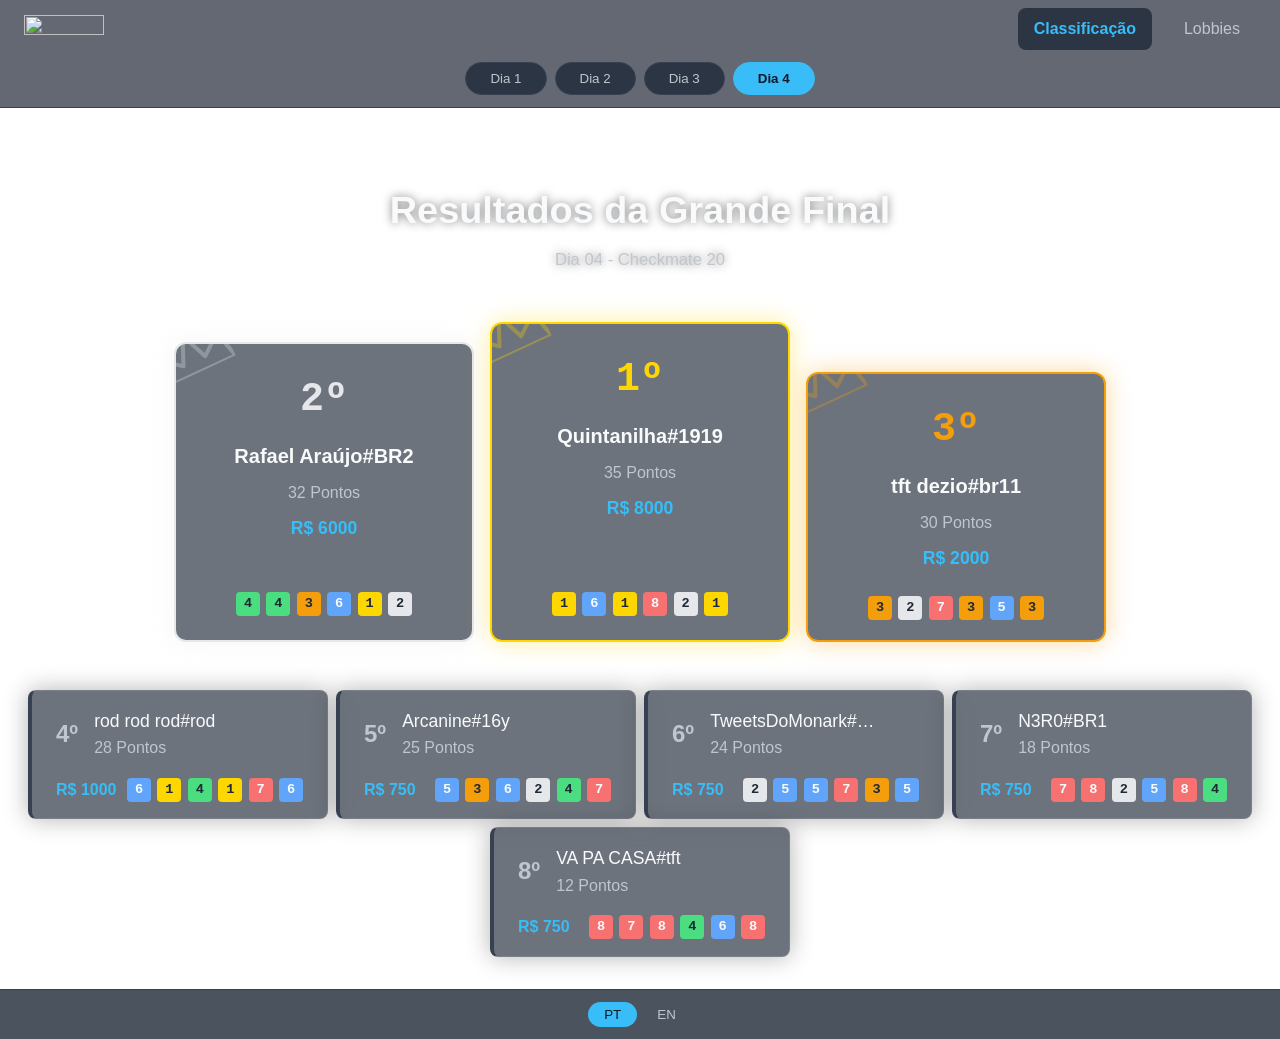
==== commit 224a90e9: "Updates - Add a ReadMe - Update Font and Images path" ====
--- a/index.html
+++ b/index.html
@@ -1 +1 @@
-<!doctype html><html lang="en"><head><meta charset="UTF-8"><meta name="viewport" content="width=device-width,initial-scale=1"><title>Road To Toddy</title><script id="all-player-details-map" type="application/json">[{"6ejou#tech":"58;6ejou#tech;6EJOU#tech;28;3.83;2;3;5;6;##5,5,7,1,1,4##A20,A20|B18,B18|C8,C8","aex#7876":"155;aex#7876;aex#7876;5;7.75;0;0;0;4;##8,7,8,8##A1,A1|B16,B16","aline do detetiv#morga":"108;aline do detetiv#morga;Aline do Detetiv#MORGA;21;5.33;1;2;3;6;##8,5,1,2,8,8##A8,A8|B11,B11|C5,C5","arcanine#16y":"46;arcanine#16y;Arcanine#16y;31;3.33;0;5;5;6;##4,2,2,4,3,5##A12,A12|B14,B14|C10,C10","arknouz#0000":"97;arknouz#0000;arknouz#0000;23;4.83;1;2;3;6;##1,8,2,5,8,5##A1,A1|B12,B12|C6,C6","auba#rs1":"157;auba#rs1;Auba#RS1;3;8.00;0;0;0;3;##8,8,8##A20,A20|B3,B3","aura galactus#gala":"10;aura galactus#gala;AURA Galactus#Gala;39;2.33;1;6;7;6;##3,1,2,2,4,2##A17,A17|B18,B18|C8,C8","aura law#room":"98;aura law#room;AURA Law#ROOM;23;4.83;1;2;3;6;##8,3,7,5,1,5##A3,A3|B13,B13|C5,C5","aura véio#br1":"134;aura véio#br1;AURA VÉIO#br1;14;5.60;0;0;0;5;##6,7,5,5,5##A20,A20|B3,B3|C2,C2","bbs#biber":"76;bbs#biber;bbs#biber;26;4.17;0;3;3;6;##2,2,4,5,7,5##A9,A9|B14,B14|C8,C8","boi ben#srmln":"99;boi ben#srmln;Boi Ben#SRMLN;23;5.00;0;3;3;6;##7,8,7,2,4,2##A16,A16|B8,B8|C16,C16","braz#7320":"96;braz#7320;Braz#7320;24;4.83;0;2;2;6;##5,7,6,2,7,2##A16,A16|B17,B17|C10,C10","caharu guardiam#br1":"82;caharu guardiam#br1;caharu guardiam#BR1;25;4.67;0;3;3;6;##8,2,7,3,3,5##A17,A17|B1,B1|C15,C15","cataryna#br1":"81;cataryna#br1;CaTaryNa#BR1;25;4.67;1;2;3;6;##6,8,6,1,2,5##A10,A10|B2,B2|C4,C4","cauã00#brl":"124;cauã00#brl;cauã00#BRL;17;5.50;0;3;3;6;##4,8,5,8,4,4##A11,A11|B1,B1|C9,C9","cms brunoxd#prime":"109;cms brunoxd#prime;CMS Brunoxd#PRIME;21;5.00;1;2;3;6;##7,8,5,1,5,4##A13,A13|B10,B10|C6,C6","connectionmg#br1":"116;connectionmg#br1;Connectionmg#br1;20;5.33;0;1;1;6;##5,2,7,6,5,7##A18,A18|B16,B16|C7,C7","crackedflower#br1":"63;crackedflower#br1;CrackedFlower#BR1;27;4.00;0;4;4;6;##4,2,6,4,5,3##A5,A5|B11,B11|C8,C8","csant#sant":"44;csant#sant;CSant#Sant;31;3.67;2;3;5;6;##3,1,5,1,6,6##A12,A12|B16,B16|C15,C15","czb#br2":"23;czb#br2;CzB#BR2;36;2.67;0;6;6;6;##2,4,2,2,2,4##A10,A10|B13,B13|C1,C1","d klein#klein":"24;d klein#klein;D klein#KLEIN;35;2.83;3;5;8;6;##1,1,1,4,6,4##A11,A11|B4,B4|C4,C4","dersin22k#d22k":"42;dersin22k#d22k;Dersin22k#D22k;32;3.50;1;4;5;6;##1,2,4,6,6,2##A15,A15|B10,B10|C1,C1","detetive aline#dylon":"48;detetive aline#dylon;DETETIVE ALINE#DYLON;30;3.67;1;5;6;6;##2,4,1,3,4,8##A2,A2|B10,B10|C17,C17","dietrich#br1":"152;dietrich#br1;Dietrich#br1;7;7.00;0;0;0;4;##8,5,8,7##A7,A7|B12,B12","dlwlrma#camps":"78;dlwlrma#camps;dlwlrma#Camps;25;4.33;0;5;5;6;##4,3,4,8,4,3##A13,A13|B12,B12|C4,C4","douze#9899":"94;douze#9899;Douze#9899;24;4.67;0;3;3;6;##3,6,5,3,4,7##A10,A10|B18,B18|C13,C13","dracarystevo#tevao":"125;dracarystevo#tevao;Dracarystevo#tevao;17;6.17;1;1;2;6;##7,6,8,1,7,8##A8,A8|B9,B9|C16,C16","eduzera#pruu":"56;eduzera#pruu;EduZera#Pruu;29;4.17;0;4;4;6;##2,7,3,8,2,3##A3,A3|B14,B14|C14,C14","elian#tft":"91;elian#tft;Elian#TFT;24;4.67;0;3;3;6;##2,7,4,8,5,2##A7,A7|B19,B19|C3,C3","elloy#br1":"130;elloy#br1;Elloy#br1;15;6.17;0;0;0;6;##7,6,6,5,5,8##A1,A1|B16,B16|C12,C12","enz9ojesus#2002":"136;enz9ojesus#2002;enz9oJESUS#2002;14;6.67;0;0;0;6;##7,6,6,7,7,7##A4,A4|B14,B14|C2,C2","feeda e kita#troll":"145;feeda e kita#troll;Feeda e kita#troll;9;6.75;0;0;0;4;##7,8,6,6##A7,A7|B12,B12","felipyasha#ch1":"79;felipyasha#ch1;Felipyasha#ch1;25;4.50;1;3;4;6;##8,1,5,6,3,4##A13,A13|B15,B15|C17,C17","fnc thanos#fncs2":"131;fnc thanos#fncs2;FNC Thanos#FNCS2;14;6.17;0;2;2;6;##8,5,4,8,4,8##A18,A18|B5,B5|C10,C10","fora checkmate#br1":"21;fora checkmate#br1;FORA CheckMate#BR1;37;2.67;1;5;6;6;##3,2,1,3,2,5##A6,A6|B2,B2|C13,C13","four koke#8957":"50;four koke#8957;FOUR koke#8957;30;3.83;1;4;5;6;##6,1,3,4,6,3##A5,A5|B2,B2|C11,C11","four vakio#br1":"11;four vakio#br1;FOUR vakio#BR1;38;2.67;2;5;7;6;##1,3,6,2,3,1##A18,A18|B19,B19|C8,C8","fraude lukinhas#br1":"52;fraude lukinhas#br1;FRAUDE Lukinhas#br1;30;3.67;0;3;3;6;##2,2,6,5,2,5##A11,A11|B15,B15|C2,C2","fred o gatinho#fred":"127;fred o gatinho#fred;fred o gatinho#fred;17;5.83;0;1;1;6;##8,3,5,6,5,8##A5,A5|B11,B11|C13,C13","freitriste#tft":"140;freitriste#tft;freitriste#tft;12;6.83;0;0;0;6;##5,6,6,8,8,8##A7,A7|B10,B10|C4,C4","fshaves#tft":"29;fshaves#tft;Fshaves#TFT;33;3.33;2;4;6;6;##8,1,3,2,5,1##A4,A4|B16,B16|C10,C10","g a#pain":"45;g a#pain;G A#pain;31;3.83;1;4;5;6;##3,3,7,3,1,6##A19,A19|B20,B20|C9,C9","gafis#br1":"37;gafis#br1;Gafis#BR1;32;3.50;2;4;6;6;##1,6,7,4,2,1##A19,A19|B17,B17|C9,C9","gif#111":"84;gif#111;GIF#111;25;4.50;0;3;3;6;##7,4,6,5,2,3##A12,A12|B8,B8|C10,C10","goten ツ#pedro":"159;goten ツ#pedro;Goten ツ#pedro;0;0.00;0;0;0;0;####A9,A9|B1,B1","gui#gb1":"55;gui#gb1;Gui#gb1;29;4.00;2;3;5;6;##1,8,1,3,6,5##A14,A14|B14,B14|C14,C14","gulas#br2":"54;gulas#br2;Gulas#BR2;29;4.00;2;3;5;6;##6,8,1,5,3,1##A15,A15|B19,B19|C18,C18","gustaas#slzf":"101;gustaas#slzf;Gustaas#slzf;23;5.00;0;3;3;6;##3,6,8,4,6,3##A9,A9|B19,B19|C2,C2","guto fox#gusta":"148;guto fox#gusta;Guto Fox#gusta;7;6.33;0;1;1;3;##4,7,8##A18,A18|B6,B6","guustih#amor":"110;guustih#amor;guustih#amor;21;5.17;0;3;3;6;##4,8,7,6,4,2##A8,A8|B3,B3|C6,C6","guz2#gzaum":"114;guz2#gzaum;Guz2#gzaum;20;5.17;0;2;2;6;##8,4,5,5,6,3##A6,A6|B4,B4|C12,C12","hafu#tft":"12;hafu#tft;Hafu#TFT;38;2.67;1;5;6;6;##2,7,1,2,2,2##A4,A4|B15,B15|C7,C7","hiro#ph99":"103;hiro#ph99;Hiro#ph99;22;4.67;0;3;3;6;##5,4,3,5,4,7##A11,A11|B17,B17|C12,C12","honduras enjoyer#hond":"90;honduras enjoyer#hond;honduras enjoyer#hond;24;4.83;1;2;3;6;##1,8,6,3,5,6##A17,A17|B13,B13|C11,C11","hpinguim#sge":"53;hpinguim#sge;HPinguim#SGE;29;3.50;1;5;6;6;##5,4,3,4,1,4##A17,A17|B12,B12|C11,C11","hsk#hiso":"15;hsk#hiso;hsk#hiso;37;2.67;3;5;8;6;##4,1,3,1,1,6##A10,A10|B4,B4|C10,C10","huebrmindaitens#br1":"126;huebrmindaitens#br1;HueBRmindaitens#br1;17;5.83;0;1;1;6;##8,3,7,5,5,7##A16,A16|B7,B7|C4,C4","i o g g z#br1":"160;i o g g z#br1;I o G G z#BR1;0;0.00;0;0;0;0;####A3,A3|B2,B2","ieafeon#br1":"104;ieafeon#br1;ieafeon#BR1;22;5.00;0;3;3;6;##6,4,3,6,4,7##A18,A18|B19,B19|C1,C1","igor#br00":"71;igor#br00;igor#br00;26;4.33;1;3;4;6;##4,1,5,3,7,6##A20,A20|B6,B6|C4,C4","jak#sc1":"88;jak#sc1;Jak#SC1;24;4.67;0;4;4;6;##4,6,4,3,8,3##A15,A15|B3,B3|C18,C18","jeff hinoto#rato":"137;jeff hinoto#rato;Jeff Hinoto#RATO;13;6.67;0;1;1;6;##6,7,8,4,8,7##A14,A14|B7,B7|C8,C8","jogo nu de nunu#aura":"59;jogo nu de nunu#aura;Jogo Nu de Nunu#AURA;28;4.00;0;5;5;6;##3,4,3,4,8,2##A7,A7|B6,B6|C13,C13","johannzn#br10":"61;johannzn#br10;johannzn#br10;27;4.17;1;4;5;6;##4,6,4,7,3,1##A17,A17|B20,B20|C1,C1","josneyqt#1308":"86;josneyqt#1308;JosneyQT#1308;24;5.00;1;3;4;6;##7,8,3,8,1,3##A18,A18|B7,B7|C3,C3","jpos#8330":"51;jpos#8330;JPOS#8330;30;3.67;0;5;5;6;##2,4,2,4,3,7##A14,A14|B15,B15|C11,C11","just pray#king":"121;just pray#king;Just Pray#king;18;5.67;0;2;2;6;##7,7,6,4,6,4##A17,A17|B18,B18|C13,C13","kadaki#kdk":"69;kadaki#kdk;kadaki#KDK;26;3.60;1;4;5;5;##7,4,3,1,3##A19,A19|B4,B4|C7,C7","kait#tft":"115;kait#tft;Kait#TFT;20;5.33;0;2;2;6;##6,5,4,3,7,7##A3,A3|B15,B15|C6,C6","kauzz#tft":"93;kauzz#tft;Kauzz#tft;24;4.83;0;3;3;6;##2,4,7,7,3,6##A15,A15|B19,B19|C13,C13","kawori#idfc":"36;kawori#idfc;Kawori#idfc;32;3.33;2;5;7;6;##7,1,4,1,4,3##A19,A19|B11,B11|C15,C15","kaya mas levante#kaya":"87;kaya mas levante#kaya;Kaya Mas Levante#Kaya;24;4.33;0;4;4;6;##2,5,4,7,4,4##A16,A16|B13,B13|C7,C7","killua#saint":"9;killua#saint;Killua#Saint;39;2.33;1;6;7;6;##3,4,2,2,2,1##A5,A5|B4,B4|C6,C6","kingtft#dg43":"151;kingtft#dg43;KingTFT#DG43;7;7.25;0;0;0;4;##8,7,7,7##A2,A2|B15,B15","knela#xdd":"77;knela#xdd;Knela#XDD;26;4.00;0;3;3;6;##5,2,3,5,4,5##A1,A1|B1,B1|C3,C3","koala esbelto#koala":"4;koala esbelto#koala;koala esbelto#koala;40;2.17;3;5;8;6;##2,5,3,1,1,1##A5,A5|B3,B3|C4,C4","kämmer#br1":"8;kämmer#br1;Kämmer#BR1;39;2.33;3;5;8;6;##3,5,1,1,3,1##A11,A11|B7,B7|C14,C14","l4vag1irl#br1":"132;l4vag1irl#br1;l4vag1irl#BR1;14;6.33;0;2;2;6;##4,4,8,6,8,8##A4,A4|B4,B4|C15,C15","lamy#andy":"102;lamy#andy;Lamy#Andy;22;5.00;0;3;3;6;##4,6,4,2,8,6##A16,A16|B2,B2|C7,C7","lang#0021":"123;lang#0021;Lang#0021;18;5.33;0;1;1;6;##5,4,7,5,6,5##A19,A19|B9,B9|C17,C17","lei seca#tft":"143;lei seca#tft;Lei Seca#TFT;10;5.00;0;1;1;3;##6,5,4##A1,A1|B17,B17|C15,C15","lero lero#rico":"89;lero lero#rico;lero lero#rico;24;4.83;1;2;3;6;##7,2,1,7,5,7##A20,A20|B8,B8|C16,C16","leshiro#br2":"41;leshiro#br2;Leshiro#BR2;32;3.33;1;4;5;6;##4,2,5,2,6,1##A7,A7|B12,B12|C7,C7","lins#bra1":"60;lins#bra1;Lins#BRA1;28;4.00;0;3;3;6;##5,2,2,7,3,5##A8,A8|B7,B7|C12,C12","lorozapjl#pjl":"146;lorozapjl#pjl;lorozaPjl#Pjl;8;6.75;0;0;0;4;##8,5,7,7##A19,A19|B4,B4","lpmalaka#br1":"128;lpmalaka#br1;LPMalaka#br1;15;6.50;1;1;2;6;##1,7,8,8,8,7##A12,A12|B8,B8|C17,C17","lwken#br1":"27;lwken#br1;Lwken#br1;34;3.00;0;6;6;6;##4,2,3,3,2,4##A2,A2|B9,B9|C12,C12","mamasukki#temma":"3;mamasukki#temma;Mamasukki#temma;41;2.00;2;6;8;6;##1,2,4,2,1,2##A3,A3|B7,B7|C12,C12","mankshoo#br1":"139;mankshoo#br1;mankshoo#BR1;12;5.75;0;1;1;4;##8,3,5,7##A10,A10|B9,B9|C3,C3","marklinv#br1":"100;marklinv#br1;MarkLinv#BR1;23;4.83;0;3;3;6;##4,5,3,7,8,2##A6,A6|B18,B18|C2,C2","mayckel08":"18;mayckel08;mayckel08;37;2.83;1;5;6;6;##7,3,2,2,1,2##A11,A11|B6,B6|C14,C14","mecmeno#amor":"17;mecmeno#amor;Mecmeno#amor;37;2.67;2;5;7;6;##3,1,1,3,3,5##A2,A2|B12,B12|C7,C7","memedbymario#777":"149;memedbymario#777;memedbymario#777;7;6.67;0;0;0;3;##7,6,7##A9,A9|B6,B6","meoc#br1":"107;meoc#br1;MEOC#br1;21;5.00;1;3;4;6;##1,8,5,4,8,4##A2,A2|B13,B13|C10,C10","mikanko#br1":"38;mikanko#br1;Mikanko#BR1;32;3.50;2;4;6;6;##2,6,1,4,1,7##A6,A6|B5,B5|C18,C18","money7#tft":"135;money7#tft;MONEY7#TFT;14;6.17;0;0;0;6;##8,5,7,5,5,7##A14,A14|B6,B6|C5,C5","mqt falcão#2234":"117;mqt falcão#2234;MQT Falcão#2234;20;5.33;0;1;1;6;##5,5,6,6,2,8##A10,A10|B7,B7|C8,C8","msc#sk8":"111;msc#sk8;Msc#SK8;21;4.83;0;3;3;6;##5,3,4,8,4,5##A6,A6|B6,B6|C11,C11","mtmatheus26#br26":"144;mtmatheus26#br26;MTMatheus26#BR26;9;7.00;0;0;0;5;##8,7,7,5,8##A11,A11|B11,B11|C1,C1","n3r0#br1":"70;n3r0#br1;N3R0#BR1;26;4.33;1;3;4;6;##6,8,1,2,5,4##A12,A12|B1,B1|C15,C15","narkesh#123":"47;narkesh#123;Narkesh#123;30;3.67;2;4;6;6;##3,4,5,1,8,1##A16,A16|B14,B14|C3,C3","narkesh#linda":"72;narkesh#linda;Narkesh#linda;26;4.50;1;2;3;6;##6,5,7,1,2,6##A4,A4|B12,B12|C3,C3","nesquik#sccp":"67;nesquik#sccp;Nesquik#SCCP;27;4.17;0;3;3;6;##5,7,2,3,3,5##A13,A13|B19,B19|C16,C16","nonato#neon":"2;nonato#neon;Nonato#Neon;41;2.00;3;6;9;6;##1,1,2,1,3,4##A6,A6|B1,B1|C2,C2","o hgag bacana#br1":"105;o hgag bacana#br1;o hgag bacana#br1;22;4.83;1;1;2;6;##7,5,5,6,1,5##A9,A9|B2,B2|C1,C1","odyceuz#peso":"66;odyceuz#peso;odyceuz#peso;27;4.33;0;3;3;6;##5,3,6,2,7,3##A4,A4|B3,B3|C13,C13","otis#rcks":"80;otis#rcks;Otis#RCKS;25;4.50;0;4;4;6;##3,2,4,4,6,8##A4,A4|B1,B1|C6,C6","pedrobanana#galo":"113;pedrobanana#galo;PedroBanana#galo;20;5.00;0;3;3;6;##4,4,5,4,7,6##A1,A1|B20,B20|C17,C17","poppycorn#psit":"154;poppycorn#psit;poppycorn#psit;6;7.50;0;0;0;4;##8,6,8,8##A12,A12|B20,B20","princesval#777":"16;princesval#777;priNcesval#777;37;2.50;2;6;8;6;##1,1,2,4,3,4##A8,A8|B3,B3|C5,C5","pão#1337":"75;pão#1337;Pão#1337;26;4.33;0;3;3;6;##7,6,5,4,2,2##A14,A14|B8,B8|C11,C11","qiyana 2005#tft":"13;qiyana 2005#tft;qiyana 2005#tft;37;2.67;3;5;8;6;##3,1,1,6,4,1##A14,A14|B17,B17|C2,C2","quintanilha#1919":"43;quintanilha#1919;Quintanilha#1919;32;3.17;1;4;5;6;##2,2,1,5,5,4##A19,A19|B20,B20|C18,C18","rafael araújo#br2":"6;rafael araújo#br2;Rafael Araújo#BR2;40;2.33;2;6;8;6;##3,3,3,3,1,1##A1,A1|B8,B8|C13,C13","ratazord#sql":"120;ratazord#sql;Ratazord#sql;18;5.50;0;3;3;6;##4,4,7,7,4,7##A3,A3|B2,B2|C14,C14","redlline#red":"156;redlline#red;Redlline#Red;5;7.75;0;0;0;4;##7,8,8,8##A6,A6|B13,B13","revo1tz#0708":"25;revo1tz#0708;Revo1Tz#0708;35;3.00;0;5;5;6;##2,3,5,3,3,2##A20,A20|B7,B7|C9,C9","rod rod rod#rod":"22;rod rod rod#rod;rod rod rod#rod;36;2.83;3;4;7;6;##1,1,2,5,7,1##A7,A7|B2,B2|C11,C11","ryt vladimin#lips":"40;ryt vladimin#lips;RYT Vladimin#Lips;32;3.17;1;5;6;6;##5,3,2,4,1,4##A14,A14|B9,B9|C16,C16","sai do meu lobby#bruno":"35;sai do meu lobby#bruno;SAI DO MEU LOBBY#bruno;33;3.50;1;4;5;6;##1,6,2,3,6,3##A5,A5|B5,B5|C9,C9","serask#bobão":"7;serask#bobão;Serask#bobão;39;2.50;3;5;8;6;##2,3,1,7,1,1##A8,A8|B3,B3|C17,C17","shuura#4262":"33;shuura#4262;Shuura#4262;33;3.33;1;4;5;6;##2,1,2,3,7,5##A18,A18|B11,B11|C9,C9","sobrounada 1902#br1":"62;sobrounada 1902#br1;SOBROUNADA 1902#br1;27;4.17;1;3;4;6;##1,8,5,3,5,3##A4,A4|B17,B17|C17,C17","sorvetedematcha#抹茶アイス":"147;sorvetedematcha#抹茶アイス;SorveteDeMatcha#抹茶アイス;8;7.00;0;0;0;4;##6,7,8,7##A8,A8|B10,B10","sísifo#wes":"118;sísifo#wes;Sísifo#wes;19;5.50;0;2;2;6;##3,4,8,5,7,6##A20,A20|B18,B18|C12,C12","tanaka#tft":"85;tanaka#tft;tanaka#TFT;25;4.50;0;2;2;6;##6,5,2,3,5,6##A2,A2|B16,B16|C14,C14","tft alchemist#omq":"74;tft alchemist#omq;TFT Alchemist#OMQ;26;4.67;0;3;3;6;##2,3,8,2,7,6##A12,A12|B5,B5|C1,C1","tft cero miedo#penta":"95;tft cero miedo#penta;TFT Cero Miedo#penta;24;4.83;0;3;3;6;##3,3,4,6,6,7##A15,A15|B18,B18|C10,C10","tft dezio#br11":"31;tft dezio#br11;tft dezio#br11;33;3.33;2;4;6;6;##1,2,4,6,1,6##A10,A10|B8,B8|C2,C2","tft masterclass#lean":"68;tft masterclass#lean;TFT Masterclass#LEAN;26;4.33;2;3;5;6;##7,5,1,8,4,1##A15,A15|B18,B18|C5,C5","tft sty#sty1":"92;tft sty#sty1;TFT Sty#sty1;24;4.83;0;3;3;6;##6,3,6,2,8,4##A7,A7|B20,B20|C14,C14","tft toom#br1":"141;tft toom#br1;TFT TooM#BR1;11;6.25;0;1;1;4;##6,3,8,8##A17,A17|B11,B11|C11,C11","tft uerleyc#rec":"153;tft uerleyc#rec;TFT uerleyc#Rec;7;7.25;0;0;0;4;##7,6,8,8##A2,A2|B15,B15","tft vpp#2112":"138;tft vpp#2112;TFT VPP#2112;13;6.67;0;1;1;6;##8,7,4,6,7,8##A15,A15|B9,B9|C7,C7","thedevilcry#rs3":"119;thedevilcry#rs3;TheDevilCry#RS3;19;5.50;0;1;1;6;##5,3,6,7,7,5##A2,A2|B1,B1|C18,C18","thedog#ain":"150;thedog#ain;TheDog#AIN;7;7.25;0;0;0;4;##7,8,8,6##A5,A5|B14,B14","theok19#br1":"73;theok19#br1;Theok19#br1;26;4.67;1;2;3;6;##6,7,1,6,2,6##A6,A6|B13,B13|C16,C16","tobsss#bois":"49;tobsss#bois;Tobsss#BOIS;30;3.83;1;4;5;6;##3,6,1,7,4,2##A13,A13|B16,B16|C18,C18","trevisan#tft":"32;trevisan#tft;trevisan#tft;33;3.33;1;4;5;6;##2,5,3,7,2,1##A13,A13|B11,B11|C15,C15","tweetsdomonark#wildr":"34;tweetsdomonark#wildr;TweetsDoMonark#WildR;33;3.50;1;4;5;6;##1,2,6,2,3,7##A13,A13|B9,B9|C3,C3","tybs stellnight#br1":"112;tybs stellnight#br1;TYBS stellnight#br1;21;5.33;0;1;1;6;##6,2,7,5,6,6##A16,A16|B10,B10|C8,C8","u337u#br1":"65;u337u#br1;u337u#br1;27;4.50;1;2;3;6;##6,6,2,1,6,6##A11,A11|B20,B20|C18,C18","ui ui smolderzad#agb":"30;ui ui smolderzad#agb;ui ui smolderzad#AGB;33;3.50;2;4;6;6;##6,1,1,8,3,2##A9,A9|B9,B9|C4,C4","va pa casa#tft":"1;va pa casa#tft;VA PA CASA#tft;42;2.00;3;6;9;6;##3,1,3,1,1,3##A3,A3|B13,B13|C6,C6","veggie hannibal#lucas":"26;veggie hannibal#lucas;Veggie hannibal#lucas;34;3.17;2;4;6;6;##5,1,8,1,2,2##A15,A15|B17,B17|C17,C17","vtm vegan#slip":"122;vtm vegan#slip;VTM Vegan#slip;18;5.83;0;1;1;6;##5,6,7,2,8,7##A3,A3|B14,B14|C9,C9","wagner gasosas#gas":"14;wagner gasosas#gas;Wagner Gasosas#GAS;37;2.67;3;5;8;6;##1,1,3,1,6,4##A16,A16|B5,B5|C3,C3","wak#tft":"57;wak#tft;Wak#tft;28;3.83;1;5;6;6;##4,2,4,4,8,1##A14,A14|B16,B16|C12,C12","xandeeea#br1":"5;xandeeea#br1;xandeeea#br1;40;2.17;3;5;8;6;##2,1,1,1,5,3##A1,A1|B6,B6|C1,C1","xaropinho#toao":"133;xaropinho#toao;Xaropinho#toao;14;6.50;0;1;1;6;##6,4,6,8,7,8##A13,A13|B4,B4|C14,C14","xovinixo#tft":"158;xovinixo#tft;XoViniXo#TFT;2;7.00;0;0;0;1;##7##A10,A10|B5,B5","xx siidy xx#br1":"106;xx siidy xx#br1;xx Siidy xx#BR1;22;5.33;0;2;2;6;##6,8,2,7,3,6##A19,A19|B17,B17|C6,C6","yev#br1":"20;yev#br1;yev#br1;37;2.67;1;5;6;6;##2,5,3,1,2,3##A17,A17|B15,B15|C5,C5","yuritimalia#br1":"64;yuritimalia#br1;yuritimalia#br1;27;4.17;0;4;4;6;##4,3,2,4,6,6##A9,A9|B10,B10|C5,C5","zaarc#tft":"129;zaarc#tft;ZaarC#TFT;15;5.83;0;0;0;6;##5,7,5,5,5,8##A5,A5|B5,B5|C9,C9","zampolurk#4312":"83;zampolurk#4312;Zampolurk#4312;25;4.50;0;3;3;6;##5,4,3,6,7,2##A9,A9|B20,B20|C5,C5","zender#zd1":"28;zender#zd1;ZenDer#zd1;33;3.33;3;3;6;6;##1,6,5,1,6,1##A20,A20|B19,B19|C16,C16","zrazy#001":"142;zrazy#001;zrazy#001;11;5.75;0;0;0;4;##5,5,6,7##A12,A12|B5,B5|C18,C18","zuccati#paia":"19;zuccati#paia;ZUCCATI#paia;37;2.83;1;5;6;6;##3,6,3,2,1,2##A18,A18|B10,B10|C15,C15","zzhcet#br1":"39;zzhcet#br1;zzhcet#br1;32;3.50;1;5;6;6;##3,4,2,1,8,3##A8,A8|B8,B8|C16,C16"},{"6ejou#tech":"84;6ejou#tech;6EJOU#tech;7;6.67;0;0;0;3;##6,8,6##A8,A8|B5,B5","arcanine#16y":"33;arcanine#16y;Arcanine#16y;28;3.83;1;3;4;6;##5,5,6,2,1,4##A8,A8|B10,B10|C5,C5","aura galactus#gala":"49;aura galactus#gala;AURA Galactus#Gala;25;4.83;1;2;3;6;##7,6,7,1,6,2##A9,A9|B10,B10|C8,C8","bbs#biber":"48;bbs#biber;bbs#biber;26;4.33;0;3;3;6;##8,2,5,3,3,5##A1,A1|B6,B6|C8,C8","caharu guardiam#br1":"43;caharu guardiam#br1;caharu guardiam#BR1;27;4.17;0;4;4;6;##2,6,4,4,6,3##A1,A1|B8,B8|C3,C3","cataryna#br1":"85;cataryna#br1;CaTaryNa#BR1;7;7.25;0;0;0;4;##6,8,7,8##A5,A5|B7,B7","crackedflower#br1":"40;crackedflower#br1;CrackedFlower#BR1;27;4.50;1;3;4;6;##1,6,6,3,8,3##A8,A8|B3,B3|C4,C4","csant#sant":"17;csant#sant;CSant#Sant;31;3.50;1;5;6;6;##2,1,7,4,3,4##A4,A4|B4,B4|C3,C3","czb#br2":"64;czb#br2;CzB#BR2;18;5.50;0;2;2;6;##5,4,7,6,7,4##A3,A3|B6,B6|C2,C2","d klein#klein":"62;d klein#klein;D klein#KLEIN;19;5.50;0;1;1;6;##2,5,5,8,7,6##A2,A2|B3,B3|C3,C3","dersin22k#d22k":"8;dersin22k#d22k;Dersin22k#D22k;35;3.00;2;4;6;6;##5,3,1,1,2,6##A1,A1|B7,B7|C7,C7","detetive aline#dylon":"5;detetive aline#dylon;DETETIVE ALINE#DYLON;36;2.83;2;4;6;6;##1,2,1,2,6,5##A3,A3|B3,B3|C2,C2","dlwlrma#camps":"59;dlwlrma#camps;dlwlrma#Camps;21;5.50;1;2;3;6;##8,1,3,8,6,7##A3,A3|B5,B5|C1,C1","eduzera#pruu":"63;eduzera#pruu;EduZera#Pruu;19;5.33;0;1;1;6;##3,5,5,7,5,7##A3,A3|B10,B10|C6,C6","elian#tft":"41;elian#tft;Elian#TFT;27;4.00;1;3;4;6;##5,1,3,6,4,5##A2,A2|B7,B7|C9,C9","felipyasha#ch1":"42;felipyasha#ch1;Felipyasha#ch1;27;4.33;0;4;4;6;##3,2,3,7,7,4##A10,A10|B9,B9|C8,C8","fora checkmate#br1":"21;fora checkmate#br1;FORA CheckMate#BR1;30;3.67;1;5;6;6;##1,4,3,7,4,3##A4,A4|B8,B8|C7,C7","four koke#8957":"53;four koke#8957;FOUR koke#8957;24;4.67;0;2;2;6;##6,3,2,5,7,5##A11,A11|B4,B4|C1,C1","four vakio#br1":"18;four vakio#br1;FOUR vakio#BR1;31;3.50;1;4;5;6;##3,2,1,5,4,6##A8,A8|B11,B11|C8,C8","fraude lukinhas#br1":"34;fraude lukinhas#br1;FRAUDE Lukinhas#br1;28;3.83;0;4;4;6;##2,5,4,2,4,6##A6,A6|B1,B1|C5,C5","fshaves#tft":"11;fshaves#tft;Fshaves#TFT;33;3.33;2;4;6;6;##2,1,1,5,8,3##A10,A10|B5,B5|C6,C6","g a#pain":"46;g a#pain;G A#pain;26;4.33;0;4;4;6;##4,5,3,3,3,8##A10,A10|B2,B2|C7,C7","gafis#br1":"57;gafis#br1;Gafis#BR1;22;5.00;0;2;2;6;##3,2,7,5,5,8##A6,A6|B9,B9|C5,C5","gif#111":"88;gif#111;GIF#111;3;7.50;0;0;0;2;##8,7##A8,A8|B2,B2","gui#gb1":"83;gui#gb1;Gui#gb1;8;6.75;0;1;1;4;##8,8,7,4##A10,A10|B1,B1","gulas#br2":"67;gulas#br2;Gulas#BR2;17;5.83;0;1;1;6;##3,5,5,6,8,8##A11,A11|B8,B8|C3,C3","hafu#tft":"54;hafu#tft;Hafu#TFT;23;4.67;0;3;3;6;##6,4,5,3,6,4##A6,A6|B11,B11|C6,C6","hiro#ph99":"20;hiro#ph99;Hiro#ph99;30;4.00;3;3;6;6;##7,1,6,1,1,8##A6,A6|B11,B11|C4,C4","honduras enjoyer#hond":"24;honduras enjoyer#hond;honduras enjoyer#hond;30;3.83;1;3;4;6;##6,5,1,2,3,6##A1,A1|B9,B9|C1,C1","hpinguim#sge":"50;hpinguim#sge;HPinguim#SGE;25;4.67;0;3;3;6;##6,8,6,2,4,2##A3,A3|B8,B8|C6,C6","hsk#hiso":"2;hsk#hiso;hsk#hiso;42;1.83;4;5;9;6;##1,5,1,1,2,1##A9,A9|B6,B6|C4,C4","igor#br00":"74;igor#br00;igor#br00;12;5.75;0;2;2;4;##4,3,8,8##A5,A5|B1,B1","jak#sc1":"72;jak#sc1;Jak#SC1;14;5.25;0;2;2;4;##4,7,3,7##A6,A6|B1,B1|C8,C8","jogo nu de nunu#aura":"28;jogo nu de nunu#aura;Jogo Nu de Nunu#AURA;28;4.00;2;3;5;6;##5,1,7,1,4,6##A9,A9|B5,B5|C4,C4","johannzn#br10":"82;johannzn#br10;johannzn#br10;9;6.50;0;1;1;4;##7,4,8,7##A5,A5|B4,B4","jpos#8330":"52;jpos#8330;JPOS#8330;25;4.33;0;2;2;6;##5,2,5,5,2,7##A5,A5|B2,B2|C8,C8","kadaki#kdk":"60;kadaki#kdk;kadaki#KDK;20;5.33;0;1;1;6;##2,7,5,6,5,7##A9,A9|B1,B1|C4,C4","kauzz#tft":"81;kauzz#tft;Kauzz#tft;10;6.25;0;0;0;4;##6,5,8,6##A7,A7|B2,B2","kawori#idfc":"19;kawori#idfc;Kawori#idfc;31;3.67;0;5;5;6;##2,3,4,8,3,2##A8,A8|B11,B11|C4,C4","kaya mas levante#kaya":"22;kaya mas levante#kaya;Kaya Mas Levante#Kaya;30;3.83;1;4;5;6;##1,8,2,4,6,2##A6,A6|B2,B2|C5,C5","killua#saint":"69;killua#saint;Killua#Saint;16;6.00;0;2;2;6;##7,4,4,6,8,7##A8,A8|B3,B3|C7,C7","koala esbelto#koala":"14;koala esbelto#koala;koala esbelto#koala;32;3.50;1;5;6;6;##3,7,1,3,4,3##A4,A4|B10,B10|C2,C2","kämmer#br1":"15;kämmer#br1;Kämmer#BR1;32;3.50;1;4;5;6;##8,3,2,5,1,2##A6,A6|B3,B3|C7,C7","leshiro#br2":"35;leshiro#br2;Leshiro#BR2;28;4.17;0;3;3;6;##6,2,2,5,7,3##A9,A9|B10,B10|C5,C5","lins#bra1":"77;lins#bra1;Lins#BRA1;11;6.25;0;1;1;4;##3,7,8,7##A7,A7|B11,B11","lwken#br1":"10;lwken#br1;Lwken#br1;34;3.17;1;4;5;6;##2,6,2,3,1,5##A3,A3|B9,B9|C6,C6","mamasukki#temma":"66;mamasukki#temma;Mamasukki#temma;17;6.00;0;2;2;6;##4,7,2,7,8,8##A3,A3|B7,B7|C2,C2","marklinv#br1":"55;marklinv#br1;MarkLinv#BR1;22;5.17;1;2;3;6;##7,4,6,1,6,7##A7,A7|B1,B1|C9,C9","mayckel08":"31;mayckel08;mayckel08;28;4.33;1;3;4;6;##1,7,6,7,2,3##A1,A1|B6,B6|C9,C9","mikanko#br1":"38;mikanko#br1;Mikanko#BR1;27;4.33;1;3;4;6;##8,5,3,2,7,1##A5,A5|B11,B11|C9,C9","n3r0#br1":"9;n3r0#br1;N3R0#BR1;35;3.00;1;5;6;6;##6,2,2,4,3,1##A4,A4|B11,B11|C2,C2","narkesh#123":"71;narkesh#123;Narkesh#123;15;6.50;1;1;2;6;##6,8,8,1,8,8##A2,A2|B9,B9|C1,C1","narkesh#linda":"61;narkesh#linda;Narkesh#linda;19;5.50;1;2;3;6;##1,8,8,4,7,5##A11,A11|B5,B5|C7,C7","nesquik#sccp":"87;nesquik#sccp;Nesquik#SCCP;6;7.50;0;0;0;4;##7,8,8,7##A1,A1|B3,B3","odyceuz#peso":"6;odyceuz#peso;odyceuz#peso;35;2.83;3;5;8;6;##4,1,4,6,1,1##A8,A8|B10,B10|C8,C8","otis#rcks":"56;otis#rcks;Otis#RCKS;22;4.83;0;3;3;6;##7,4,5,3,6,4##A11,A11|B7,B7|C4,C4","princesval#777":"73;princesval#777;priNcesval#777;13;5.75;0;1;1;4;##8,6,3,6##A11,A11|B4,B4","pão#1337":"86;pão#1337;Pão#1337;6;6.67;0;1;1;3;##4,8,8##A7,A7|B10,B10","qiyana 2005#tft":"26;qiyana 2005#tft;qiyana 2005#tft;30;3.50;0;4;4;6;##5,2,4,3,2,5##A11,A11|B5,B5|C3,C3","quintanilha#1919":"3;quintanilha#1919;Quintanilha#1919;40;2.00;4;6;10;6;##1,1,4,1,4,1##A7,A7|B2,B2|C3,C3","rafael araújo#br2":"12;rafael araújo#br2;Rafael Araújo#BR2;33;3.17;0;6;6;6;##2,3,3,4,3,4##A7,A7|B10,B10|C9,C9","revo1tz#0708":"79;revo1tz#0708;Revo1Tz#0708;10;6.00;0;1;1;4;##4,8,7,5##A4,A4|B8,B8","rod rod rod#rod":"27;rod rod rod#rod;rod rod rod#rod;29;3.83;0;4;4;6;##3,4,6,3,5,2##A1,A1|B4,B4|C2,C2","ryt vladimin#lips":"23;ryt vladimin#lips;RYT Vladimin#Lips;30;3.67;1;3;4;6;##5,6,1,2,5,3##A6,A6|B2,B2|C1,C1","sai do meu lobby#bruno":"36;sai do meu lobby#bruno;SAI DO MEU LOBBY#bruno;27;4.17;2;4;6;6;##4,1,8,4,1,7##A1,A1|B6,B6|C2,C2","serask#bobão":"51;serask#bobão;Serask#bobão;25;4.67;0;2;2;6;##5,6,2,2,7,6##A10,A10|B5,B5|C6,C6","shuura#4262":"25;shuura#4262;Shuura#4262;30;3.67;0;4;4;6;##6,3,2,5,4,2##A10,A10|B1,B1|C1,C1","sobrounada 1902#br1":"58;sobrounada 1902#br1;SOBROUNADA 1902#br1;22;4.83;0;2;2;6;##7,5,4,6,5,2##A4,A4|B9,B9|C3,C3","tanaka#tft":"70;tanaka#tft;tanaka#TFT;16;5.60;0;1;1;5;##5,2,6,7,8##A7,A7|B2,B2|C5,C5","tft alchemist#omq":"76;tft alchemist#omq;TFT Alchemist#OMQ;12;6.00;0;1;1;4;##7,3,6,8##A3,A3|B9,B9","tft dezio#br11":"16;tft dezio#br11;tft dezio#br11;32;3.50;1;4;5;6;##2,7,3,1,5,3##A11,A11|B3,B3|C8,C8","tft masterclass#lean":"78;tft masterclass#lean;TFT Masterclass#LEAN;10;6.50;0;1;1;4;##7,3,8,8##A2,A2|B8,B8","theok19#br1":"65;theok19#br1;Theok19#br1;18;5.67;0;1;1;6;##8,3,5,6,7,5##A4,A4|B5,B5|C4,C4","tobsss#bois":"44;tobsss#bois;Tobsss#BOIS;26;4.67;1;3;4;6;##8,3,1,8,2,6##A9,A9|B4,B4|C2,C2","trevisan#tft":"4;trevisan#tft;trevisan#tft;37;2.50;2;5;7;6;##4,1,2,1,2,5##A11,A11|B8,B8|C5,C5","tweetsdomonark#wildr":"13;tweetsdomonark#wildr;TweetsDoMonark#WildR;33;3.50;1;4;5;6;##3,6,6,2,3,1##A2,A2|B7,B7|C6,C6","u337u#br1":"68;u337u#br1;u337u#br1;16;6.17;0;2;2;6;##7,4,2,8,8,8##A10,A10|B6,B6|C9,C9","va pa casa#tft":"7;va pa casa#tft;VA PA CASA#tft;35;2.67;2;6;8;6;##1,4,4,4,1,2##A2,A2|B7,B7|C9,C9","veggie hannibal#lucas":"1;veggie hannibal#lucas;Veggie hannibal#lucas;46;1.33;5;6;11;6;##1,1,1,3,1,1##A5,A5|B1,B1|C1,C1","wagner gasosas#gas":"37;wagner gasosas#gas;Wagner Gasosas#GAS;27;4.17;2;3;5;6;##1,7,5,4,1,7##A10,A10|B9,B9|C3,C3","wak#tft":"39;wak#tft;Wak#tft;27;4.33;1;3;4;6;##8,6,3,5,3,1##A7,A7|B6,B6|C5,C5","xandeeea#br1":"47;xandeeea#br1;xandeeea#br1;26;4.33;1;2;3;6;##3,6,5,1,5,6##A5,A5|B4,B4|C9,C9","yev#br1":"45;yev#br1;yev#br1;26;4.33;0;4;4;6;##2,7,7,4,2,4##A5,A5|B3,B3|C1,C1","yuritimalia#br1":"29;yuritimalia#br1;yuritimalia#br1;28;4.17;1;4;5;6;##4,7,1,3,2,8##A2,A2|B8,B8|C6,C6","zampolurk#4312":"30;zampolurk#4312;Zampolurk#4312;28;3.67;0;5;5;6;##3,4,4,2,5,4##A9,A9|B4,B4|C7,C7","zender#zd1":"80;zender#zd1;ZenDer#zd1;10;6.25;0;1;1;4;##4,8,7,6##A9,A9|B11,B11","zuccati#paia":"75;zuccati#paia;ZUCCATI#paia;12;5.75;0;1;1;4;##8,2,8,5##A2,A2|B7,B7","zzhcet#br1":"32;zzhcet#br1;zzhcet#br1;28;4.00;1;3;4;6;##5,6,4,2,6,1##A4,A4|B6,B6|C7,C7"},{"arcanine#16y":"4;arcanine#16y;Arcanine#16y;38;2.67;3;5;8;6;##1,1,1,3,8,2##A3,A3|B1,B1|C1|SEMIFINAL D1","csant#sant":"10;csant#sant;CSant#Sant;29;4.00;2;3;5;6;##3,8,6,5,1,1##A4,A4|B1,B1|C1|SEMIFINAL D1","dersin22k#d22k":"26;dersin22k#d22k;Dersin22k#D22k;16;5.60;0;1;1;5;##7,5,8,2,6##A1,A1|B1,B1|C2","detetive aline#dylon":"17;detetive aline#dylon;DETETIVE ALINE#DYLON;20;4.80;0;2;2;5;##3,8,5,6,2##A2,A2|B4,B4|C1","fora checkmate#br1":"16;fora checkmate#br1;FORA CheckMate#BR1;23;5.00;1;2;3;6;##1,5,3,6,7,8##A4,A4|B1,B1|C3|SEMIFINAL D2","four vakio#br1":"15;four vakio#br1;FOUR vakio#BR1;24;4.83;0;4;4;6;##8,3,3,4,3,8##A2,A2|B4,B4|C4|SEMIFINAL D1","fraude lukinhas#br1":"32;fraude lukinhas#br1;FRAUDE Lukinhas#br1;9;7.20;0;0;0;5;##7,7,7,8,7##A4,A4|B2,B2|C1","fshaves#tft":"14;fshaves#tft;Fshaves#TFT;25;4.50;0;2;2;6;##5,6,3,2,5,6##A4,A4|B2,B2|C4|SEMIFINAL D2","hiro#ph99":"23;hiro#ph99;Hiro#ph99;16;5.80;1;1;2;5;##8,6,6,1,8##A3,A3|B3,B3|C4","honduras enjoyer#hond":"20;honduras enjoyer#hond;honduras enjoyer#hond;19;5.00;0;2;2;5;##4,2,6,7,6##A2,A2|B2,B2|C1","hsk#hiso":"13;hsk#hiso;hsk#hiso;27;4.17;1;3;4;6;##6,4,2,1,5,7##A2,A2|B2,B2|C1|SEMIFINAL D2","jogo nu de nunu#aura":"21;jogo nu de nunu#aura;Jogo Nu de Nunu#AURA;17;5.60;1;1;2;5;##1,6,8,7,6##A2,A2|B3,B3|C3","kawori#idfc":"19;kawori#idfc;Kawori#idfc;19;5.00;1;1;2;5;##6,1,6,7,5##A4,A4|B4,B4|C3","kaya mas levante#kaya":"29;kaya mas levante#kaya;Kaya Mas Levante#Kaya;13;6.00;0;1;1;5;##5,4,7,8,6##A1,A1|B1,B1|C4","koala esbelto#koala":"27;koala esbelto#koala;koala esbelto#koala;15;5.40;0;3;3;5;##4,4,4,8,7##A3,A3|B4,B4|C2","kämmer#br1":"22;kämmer#br1;Kämmer#BR1;17;4.60;0;2;2;5;##5,5,4,5,4##A2,A2|B3,B3|C1","lwken#br1":"18;lwken#br1;Lwken#br1;20;4.60;0;2;2;5;##2,3,5,8,5##A3,A3|B3,B3|C2","n3r0#br1":"7;n3r0#br1;N3R0#BR1;31;3.50;2;3;5;6;##6,1,5,1,3,5##A1,A1|B1,B1|C1|SEMIFINAL D1","odyceuz#peso":"24;odyceuz#peso;odyceuz#peso;16;5.40;0;2;2;5;##7,5,8,3,4##A3,A3|B2,B2|C2","qiyana 2005#tft":"31;qiyana 2005#tft;qiyana 2005#tft;10;6.80;0;0;0;5;##5,8,7,6,8##A3,A3|B3,B3|C2","quintanilha#1919":"1;quintanilha#1919;Quintanilha#1919;43;1.83;3;6;9;6;##3,2,1,1,3,1##A3,A3|B4,B4|C2|SEMIFINAL D2","rafael araújo#br2":"6;rafael araújo#br2;Rafael Araújo#BR2;32;3.33;2;4;6;6;##2,1,4,5,1,7##A2,A2|B2,B2|C2|SEMIFINAL D1","rod rod rod#rod":"2;rod rod rod#rod;rod rod rod#rod;40;2.17;1;6;7;6;##2,2,2,2,1,4##A4,A4|B4,B4|C3|SEMIFINAL D1","ryt vladimin#lips":"28;ryt vladimin#lips;RYT Vladimin#Lips;13;6.40;0;1;1;5;##7,7,7,3,8##A2,A2|B4,B4|C3","shuura#4262":"30;shuura#4262;Shuura#4262;11;6.60;0;1;1;5;##8,7,4,7,7##A1,A1|B1,B1|C4","tft dezio#br11":"5;tft dezio#br11;tft dezio#br11;33;3.00;1;6;7;6;##4,3,1,4,4,2##A1,A1|B2,B2|C3|SEMIFINAL D2","trevisan#tft":"12;trevisan#tft;trevisan#tft;27;4.17;0;5;5;6;##8,3,3,4,3,4##A4,A4|B3,B3|C3|SEMIFINAL D2","tweetsdomonark#wildr":"3;tweetsdomonark#wildr;TweetsDoMonark#WildR;40;2.33;0;6;6;6;##2,2,2,3,2,3##A1,A1|B3,B3|C4|SEMIFINAL D2","va pa casa#tft":"8;va pa casa#tft;VA PA CASA#tft;30;3.33;1;5;6;6;##4,4,1,2,4,5##A4,A4|B3,B3|C4|SEMIFINAL D2","veggie hannibal#lucas":"11;veggie hannibal#lucas;Veggie hannibal#lucas;29;4.00;1;3;4;6;##3,6,5,6,1,3##A1,A1|B2,B2|C4|SEMIFINAL D1","zampolurk#4312":"25;zampolurk#4312;Zampolurk#4312;16;5.60;0;1;1;5;##6,7,8,5,2##A3,A3|B4,B4|C3","zzhcet#br1":"9;zzhcet#br1;zzhcet#br1;30;3.83;1;4;5;6;##1,8,2,4,2,6##A1,A1|B1,B1|C2|SEMIFINAL D1"},{"arcanine#16y":"5;arcanine#16y;Arcanine#16y;25;4.50;0;3;3;6;R$ 750##5,3,6,2,4,7##Final,Final,Final,Final,Final,Final","n3r0#br1":"7;n3r0#br1;N3R0#BR1;18;5.67;0;2;2;6;R$ 750##7,8,2,5,8,4##Final,Final,Final,Final,Final,Final","quintanilha#1919":"1;quintanilha#1919;Quintanilha#1919;35;3.17;3;4;7;6;R$ 8000##1,6,1,8,2,1##Final,Final,Final,Final,Final,Final","rafael araújo#br2":"2;rafael araújo#br2;Rafael Araújo#BR2;32;3.33;1;5;6;6;R$ 6000##4,4,3,6,1,2##Final,Final,Final,Final,Final,Final","rod rod rod#rod":"4;rod rod rod#rod;rod rod rod#rod;28;4.17;2;3;5;6;R$ 1000##6,1,4,1,7,6##Final,Final,Final,Final,Final,Final","tft dezio#br11":"3;tft dezio#br11;tft dezio#br11;30;3.83;0;4;4;6;R$ 2000##3,2,7,3,5,3##Final,Final,Final,Final,Final,Final","tweetsdomonark#wildr":"6;tweetsdomonark#wildr;TweetsDoMonark#WildR;24;4.50;0;2;2;6;R$ 750##2,5,5,7,3,5##Final,Final,Final,Final,Final,Final","va pa casa#tft":"8;va pa casa#tft;VA PA CASA#tft;12;6.83;0;1;1;6;R$ 750##8,7,8,4,6,8##Final,Final,Final,Final,Final,Final"}]</script><script id="all-rounds" type="application/json">[{"ROUND 1":{"A1":[{"Name":"xandeeea#br1","OriginalName":"xandeeea#br1","Placements":[2,1],"Rank":5},{"Name":"rafael araújo#br2","OriginalName":"Rafael Araújo#BR2","Placements":[3,3],"Rank":6},{"Name":"knela#xdd","OriginalName":"Knela#XDD","Placements":[5,2],"Rank":77},{"Name":"arknouz#0000","OriginalName":"arknouz#0000","Placements":[1,8],"Rank":97},{"Name":"pedrobanana#galo","OriginalName":"PedroBanana#galo","Placements":[4,4],"Rank":113},{"Name":"elloy#br1","OriginalName":"Elloy#br1","Placements":[7,6],"Rank":130},{"Name":"lei seca#tft","OriginalName":"Lei Seca#TFT","Placements":[6,5],"Rank":143},{"Name":"aex#7876","OriginalName":"aex#7876","Placements":[8,7],"Rank":155}],"A10":[{"Name":"hsk#hiso","OriginalName":"hsk#hiso","Placements":[4,1],"Rank":15},{"Name":"czb#br2","OriginalName":"CzB#BR2","Placements":[2,4],"Rank":23},{"Name":"tft dezio#br11","OriginalName":"tft dezio#br11","Placements":[1,2],"Rank":31},{"Name":"cataryna#br1","OriginalName":"CaTaryNa#BR1","Placements":[6,8],"Rank":81},{"Name":"douze#9899","OriginalName":"Douze#9899","Placements":[3,6],"Rank":94},{"Name":"mqt falcão#2234","OriginalName":"MQT Falcão#2234","Placements":[5,5],"Rank":117},{"Name":"mankshoo#br1","OriginalName":"mankshoo#BR1","Placements":[8,3],"Rank":139},{"Name":"xovinixo#tft","OriginalName":"XoViniXo#TFT","Placements":[7,0],"Rank":158}],"A11":[{"Name":"kämmer#br1","OriginalName":"Kämmer#BR1","Placements":[3,5],"Rank":8},{"Name":"mayckel08","OriginalName":"mayckel08","Placements":[7,3],"Rank":18},{"Name":"d klein#klein","OriginalName":"D klein#KLEIN","Placements":[1,1],"Rank":24},{"Name":"fraude lukinhas#br1","OriginalName":"FRAUDE Lukinhas#br1","Placements":[2,2],"Rank":52},{"Name":"u337u#br1","OriginalName":"u337u#br1","Placements":[6,6],"Rank":65},{"Name":"hiro#ph99","OriginalName":"Hiro#ph99","Placements":[5,4],"Rank":103},{"Name":"cauã00#brl","OriginalName":"cauã00#BRL","Placements":[4,8],"Rank":124},{"Name":"mtmatheus26#br26","OriginalName":"MTMatheus26#BR26","Placements":[8,7],"Rank":144}],"A12":[{"Name":"csant#sant","OriginalName":"CSant#Sant","Placements":[3,1],"Rank":44},{"Name":"arcanine#16y","OriginalName":"Arcanine#16y","Placements":[4,2],"Rank":46},{"Name":"n3r0#br1","OriginalName":"N3R0#BR1","Placements":[6,8],"Rank":70},{"Name":"tft alchemist#omq","OriginalName":"TFT Alchemist#OMQ","Placements":[2,3],"Rank":74},{"Name":"gif#111","OriginalName":"GIF#111","Placements":[7,4],"Rank":84},{"Name":"lpmalaka#br1","OriginalName":"LPMalaka#br1","Placements":[1,7],"Rank":128},{"Name":"zrazy#001","OriginalName":"zrazy#001","Placements":[5,5],"Rank":142},{"Name":"poppycorn#psit","OriginalName":"poppycorn#psit","Placements":[8,6],"Rank":154}],"A13":[{"Name":"trevisan#tft","OriginalName":"trevisan#tft","Placements":[2,5],"Rank":32},{"Name":"tweetsdomonark#wildr","OriginalName":"TweetsDoMonark#WildR","Placements":[1,2],"Rank":34},{"Name":"tobsss#bois","OriginalName":"Tobsss#BOIS","Placements":[3,6],"Rank":49},{"Name":"nesquik#sccp","OriginalName":"Nesquik#SCCP","Placements":[5,7],"Rank":67},{"Name":"dlwlrma#camps","OriginalName":"dlwlrma#Camps","Placements":[4,3],"Rank":78},{"Name":"felipyasha#ch1","OriginalName":"Felipyasha#ch1","Placements":[8,1],"Rank":79},{"Name":"cms brunoxd#prime","OriginalName":"CMS Brunoxd#PRIME","Placements":[7,8],"Rank":109},{"Name":"xaropinho#toao","OriginalName":"Xaropinho#toao","Placements":[6,4],"Rank":133}],"A14":[{"Name":"qiyana 2005#tft","OriginalName":"qiyana 2005#tft","Placements":[3,1],"Rank":13},{"Name":"ryt vladimin#lips","OriginalName":"RYT Vladimin#Lips","Placements":[5,3],"Rank":40},{"Name":"jpos#8330","OriginalName":"JPOS#8330","Placements":[2,4],"Rank":51},{"Name":"gui#gb1","OriginalName":"Gui#gb1","Placements":[1,8],"Rank":55},{"Name":"wak#tft","OriginalName":"Wak#tft","Placements":[4,2],"Rank":57},{"Name":"pão#1337","OriginalName":"Pão#1337","Placements":[7,6],"Rank":75},{"Name":"money7#tft","OriginalName":"MONEY7#TFT","Placements":[8,5],"Rank":135},{"Name":"jeff hinoto#rato","OriginalName":"Jeff Hinoto#RATO","Placements":[6,7],"Rank":137}],"A15":[{"Name":"veggie hannibal#lucas","OriginalName":"Veggie hannibal#lucas","Placements":[5,1],"Rank":26},{"Name":"dersin22k#d22k","OriginalName":"Dersin22k#D22k","Placements":[1,2],"Rank":42},{"Name":"gulas#br2","OriginalName":"Gulas#BR2","Placements":[6,8],"Rank":54},{"Name":"tft masterclass#lean","OriginalName":"TFT Masterclass#LEAN","Placements":[7,5],"Rank":68},{"Name":"jak#sc1","OriginalName":"Jak#SC1","Placements":[4,6],"Rank":88},{"Name":"kauzz#tft","OriginalName":"Kauzz#tft","Placements":[2,4],"Rank":93},{"Name":"tft cero miedo#penta","OriginalName":"TFT Cero Miedo#penta","Placements":[3,3],"Rank":95},{"Name":"tft vpp#2112","OriginalName":"TFT VPP#2112","Placements":[8,7],"Rank":138}],"A16":[{"Name":"wagner gasosas#gas","OriginalName":"Wagner Gasosas#GAS","Placements":[1,1],"Rank":14},{"Name":"narkesh#123","OriginalName":"Narkesh#123","Placements":[3,4],"Rank":47},{"Name":"kaya mas levante#kaya","OriginalName":"Kaya Mas Levante#Kaya","Placements":[2,5],"Rank":87},{"Name":"braz#7320","OriginalName":"Braz#7320","Placements":[5,7],"Rank":96},{"Name":"boi ben#srmln","OriginalName":"Boi Ben#SRMLN","Placements":[7,8],"Rank":99},{"Name":"lamy#andy","OriginalName":"Lamy#Andy","Placements":[4,6],"Rank":102},{"Name":"tybs stellnight#br1","OriginalName":"TYBS stellnight#br1","Placements":[6,2],"Rank":112},{"Name":"huebrmindaitens#br1","OriginalName":"HueBRmindaitens#br1","Placements":[8,3],"Rank":126}],"A17":[{"Name":"aura galactus#gala","OriginalName":"AURA Galactus#Gala","Placements":[3,1],"Rank":10},{"Name":"yev#br1","OriginalName":"yev#br1","Placements":[2,5],"Rank":20},{"Name":"hpinguim#sge","OriginalName":"HPinguim#SGE","Placements":[5,4],"Rank":53},{"Name":"johannzn#br10","OriginalName":"johannzn#br10","Placements":[4,6],"Rank":61},{"Name":"caharu guardiam#br1","OriginalName":"caharu guardiam#BR1","Placements":[8,2],"Rank":82},{"Name":"honduras enjoyer#hond","OriginalName":"honduras enjoyer#hond","Placements":[1,8],"Rank":90},{"Name":"just pray#king","OriginalName":"Just Pray#king","Placements":[7,7],"Rank":121},{"Name":"tft toom#br1","OriginalName":"TFT TooM#BR1","Placements":[6,3],"Rank":141}],"A18":[{"Name":"four vakio#br1","OriginalName":"FOUR vakio#BR1","Placements":[1,3],"Rank":11},{"Name":"zuccati#paia","OriginalName":"ZUCCATI#paia","Placements":[3,6],"Rank":19},{"Name":"shuura#4262","OriginalName":"Shuura#4262","Placements":[2,1],"Rank":33},{"Name":"josneyqt#1308","OriginalName":"JosneyQT#1308","Placements":[7,8],"Rank":86},{"Name":"ieafeon#br1","OriginalName":"ieafeon#BR1","Placements":[6,4],"Rank":104},{"Name":"connectionmg#br1","OriginalName":"Connectionmg#br1","Placements":[5,2],"Rank":116},{"Name":"fnc thanos#fncs2","OriginalName":"FNC Thanos#FNCS2","Placements":[8,5],"Rank":131},{"Name":"guto fox#gusta","OriginalName":"Guto Fox#gusta","Placements":[4,7],"Rank":148}],"A19":[{"Name":"kawori#idfc","OriginalName":"Kawori#idfc","Placements":[7,1],"Rank":36},{"Name":"gafis#br1","OriginalName":"Gafis#BR1","Placements":[1,6],"Rank":37},{"Name":"quintanilha#1919","OriginalName":"Quintanilha#1919","Placements":[2,2],"Rank":43},{"Name":"g a#pain","OriginalName":"G A#pain","Placements":[3,3],"Rank":45},{"Name":"kadaki#kdk","OriginalName":"kadaki#KDK","Placements":[0,7],"Rank":69},{"Name":"xx siidy xx#br1","OriginalName":"xx Siidy xx#BR1","Placements":[6,8],"Rank":106},{"Name":"lang#0021","OriginalName":"Lang#0021","Placements":[5,4],"Rank":123},{"Name":"lorozapjl#pjl","OriginalName":"lorozaPjl#Pjl","Placements":[8,5],"Rank":146}],"A2":[{"Name":"mecmeno#amor","OriginalName":"Mecmeno#amor","Placements":[3,1],"Rank":17},{"Name":"lwken#br1","OriginalName":"Lwken#br1","Placements":[4,2],"Rank":27},{"Name":"detetive aline#dylon","OriginalName":"DETETIVE ALINE#DYLON","Placements":[2,4],"Rank":48},{"Name":"tanaka#tft","OriginalName":"tanaka#TFT","Placements":[6,5],"Rank":85},{"Name":"meoc#br1","OriginalName":"MEOC#br1","Placements":[1,8],"Rank":107},{"Name":"thedevilcry#rs3","OriginalName":"TheDevilCry#RS3","Placements":[5,3],"Rank":119},{"Name":"kingtft#dg43","OriginalName":"KingTFT#DG43","Placements":[8,7],"Rank":151},{"Name":"tft uerleyc#rec","OriginalName":"TFT uerleyc#Rec","Placements":[7,6],"Rank":153}],"A20":[{"Name":"revo1tz#0708","OriginalName":"Revo1Tz#0708","Placements":[2,3],"Rank":25},{"Name":"zender#zd1","OriginalName":"ZenDer#zd1","Placements":[1,6],"Rank":28},{"Name":"6ejou#tech","OriginalName":"6EJOU#tech","Placements":[5,5],"Rank":58},{"Name":"igor#br00","OriginalName":"igor#br00","Placements":[4,1],"Rank":71},{"Name":"lero lero#rico","OriginalName":"lero lero#rico","Placements":[7,2],"Rank":89},{"Name":"sísifo#wes","OriginalName":"Sísifo#wes","Placements":[3,4],"Rank":118},{"Name":"aura véio#br1","OriginalName":"AURA VÉIO#br1","Placements":[6,7],"Rank":134},{"Name":"auba#rs1","OriginalName":"Auba#RS1","Placements":[8,8],"Rank":157}],"A3":[{"Name":"va pa casa#tft","OriginalName":"VA PA CASA#tft","Placements":[3,1],"Rank":1},{"Name":"mamasukki#temma","OriginalName":"Mamasukki#temma","Placements":[1,2],"Rank":3},{"Name":"eduzera#pruu","OriginalName":"EduZera#Pruu","Placements":[2,7],"Rank":56},{"Name":"aura law#room","OriginalName":"AURA Law#ROOM","Placements":[8,3],"Rank":98},{"Name":"kait#tft","OriginalName":"Kait#TFT","Placements":[6,5],"Rank":115},{"Name":"ratazord#sql","OriginalName":"Ratazord#sql","Placements":[4,4],"Rank":120},{"Name":"vtm vegan#slip","OriginalName":"VTM Vegan#slip","Placements":[5,6],"Rank":122},{"Name":"i o g g z#br1","OriginalName":"I o G G z#BR1","Placements":[0,0],"Rank":160}],"A4":[{"Name":"hafu#tft","OriginalName":"Hafu#TFT","Placements":[2,7],"Rank":12},{"Name":"fshaves#tft","OriginalName":"Fshaves#TFT","Placements":[8,1],"Rank":29},{"Name":"sobrounada 1902#br1","OriginalName":"SOBROUNADA 1902#br1","Placements":[1,8],"Rank":62},{"Name":"odyceuz#peso","OriginalName":"odyceuz#peso","Placements":[5,3],"Rank":66},{"Name":"narkesh#linda","OriginalName":"Narkesh#linda","Placements":[6,5],"Rank":72},{"Name":"otis#rcks","OriginalName":"Otis#RCKS","Placements":[3,2],"Rank":80},{"Name":"l4vag1irl#br1","OriginalName":"l4vag1irl#BR1","Placements":[4,4],"Rank":132},{"Name":"enz9ojesus#2002","OriginalName":"enz9oJESUS#2002","Placements":[7,6],"Rank":136}],"A5":[{"Name":"koala esbelto#koala","OriginalName":"koala esbelto#koala","Placements":[2,5],"Rank":4},{"Name":"killua#saint","OriginalName":"Killua#Saint","Placements":[3,4],"Rank":9},{"Name":"sai do meu lobby#bruno","OriginalName":"SAI DO MEU LOBBY#bruno","Placements":[1,6],"Rank":35},{"Name":"four koke#8957","OriginalName":"FOUR koke#8957","Placements":[6,1],"Rank":50},{"Name":"crackedflower#br1","OriginalName":"CrackedFlower#BR1","Placements":[4,2],"Rank":63},{"Name":"fred o gatinho#fred","OriginalName":"fred o gatinho#fred","Placements":[8,3],"Rank":127},{"Name":"zaarc#tft","OriginalName":"ZaarC#TFT","Placements":[5,7],"Rank":129},{"Name":"thedog#ain","OriginalName":"TheDog#AIN","Placements":[7,8],"Rank":150}],"A6":[{"Name":"nonato#neon","OriginalName":"Nonato#Neon","Placements":[1,1],"Rank":2},{"Name":"fora checkmate#br1","OriginalName":"FORA CheckMate#BR1","Placements":[3,2],"Rank":21},{"Name":"mikanko#br1","OriginalName":"Mikanko#BR1","Placements":[2,6],"Rank":38},{"Name":"theok19#br1","OriginalName":"Theok19#br1","Placements":[6,7],"Rank":73},{"Name":"marklinv#br1","OriginalName":"MarkLinv#BR1","Placements":[4,5],"Rank":100},{"Name":"msc#sk8","OriginalName":"Msc#SK8","Placements":[5,3],"Rank":111},{"Name":"guz2#gzaum","OriginalName":"Guz2#gzaum","Placements":[8,4],"Rank":114},{"Name":"redlline#red","OriginalName":"Redlline#Red","Placements":[7,8],"Rank":156}],"A7":[{"Name":"rod rod rod#rod","OriginalName":"rod rod rod#rod","Placements":[1,1],"Rank":22},{"Name":"leshiro#br2","OriginalName":"Leshiro#BR2","Placements":[4,2],"Rank":41},{"Name":"jogo nu de nunu#aura","OriginalName":"Jogo Nu de Nunu#AURA","Placements":[3,4],"Rank":59},{"Name":"elian#tft","OriginalName":"Elian#TFT","Placements":[2,7],"Rank":91},{"Name":"tft sty#sty1","OriginalName":"TFT Sty#sty1","Placements":[6,3],"Rank":92},{"Name":"freitriste#tft","OriginalName":"freitriste#tft","Placements":[5,6],"Rank":140},{"Name":"feeda e kita#troll","OriginalName":"Feeda e kita#troll","Placements":[7,8],"Rank":145},{"Name":"dietrich#br1","OriginalName":"Dietrich#br1","Placements":[8,5],"Rank":152}],"A8":[{"Name":"serask#bobão","OriginalName":"Serask#bobão","Placements":[2,3],"Rank":7},{"Name":"princesval#777","OriginalName":"priNcesval#777","Placements":[1,1],"Rank":16},{"Name":"zzhcet#br1","OriginalName":"zzhcet#br1","Placements":[3,4],"Rank":39},{"Name":"lins#bra1","OriginalName":"Lins#BRA1","Placements":[5,2],"Rank":60},{"Name":"aline do detetiv#morga","OriginalName":"Aline do Detetiv#MORGA","Placements":[8,5],"Rank":108},{"Name":"guustih#amor","OriginalName":"guustih#amor","Placements":[4,8],"Rank":110},{"Name":"dracarystevo#tevao","OriginalName":"Dracarystevo#tevao","Placements":[7,6],"Rank":125},{"Name":"sorvetedematcha#抹茶アイス","OriginalName":"SorveteDeMatcha#抹茶アイス","Placements":[6,7],"Rank":147}],"A9":[{"Name":"ui ui smolderzad#agb","OriginalName":"ui ui smolderzad#AGB","Placements":[6,1],"Rank":30},{"Name":"yuritimalia#br1","OriginalName":"yuritimalia#br1","Placements":[4,3],"Rank":64},{"Name":"bbs#biber","OriginalName":"bbs#biber","Placements":[2,2],"Rank":76},{"Name":"zampolurk#4312","OriginalName":"Zampolurk#4312","Placements":[5,4],"Rank":83},{"Name":"gustaas#slzf","OriginalName":"Gustaas#slzf","Placements":[3,6],"Rank":101},{"Name":"o hgag bacana#br1","OriginalName":"o hgag bacana#br1","Placements":[7,5],"Rank":105},{"Name":"memedbymario#777","OriginalName":"memedbymario#777","Placements":[0,7],"Rank":149},{"Name":"goten ツ#pedro","OriginalName":"Goten ツ#pedro","Placements":[0,0],"Rank":159}]},"ROUND 2":{"B1":[{"Name":"nonato#neon","OriginalName":"Nonato#Neon","Placements":[2,1],"Rank":2},{"Name":"n3r0#br1","OriginalName":"N3R0#BR1","Placements":[1,2],"Rank":70},{"Name":"knela#xdd","OriginalName":"Knela#XDD","Placements":[3,5],"Rank":77},{"Name":"otis#rcks","OriginalName":"Otis#RCKS","Placements":[4,4],"Rank":80},{"Name":"caharu guardiam#br1","OriginalName":"caharu guardiam#BR1","Placements":[7,3],"Rank":82},{"Name":"thedevilcry#rs3","OriginalName":"TheDevilCry#RS3","Placements":[6,7],"Rank":119},{"Name":"cauã00#brl","OriginalName":"cauã00#BRL","Placements":[5,8],"Rank":124},{"Name":"goten ツ#pedro","OriginalName":"Goten ツ#pedro","Placements":[0,0],"Rank":159}],"B10":[{"Name":"zuccati#paia","OriginalName":"ZUCCATI#paia","Placements":[3,2],"Rank":19},{"Name":"dersin22k#d22k","OriginalName":"Dersin22k#D22k","Placements":[4,6],"Rank":42},{"Name":"detetive aline#dylon","OriginalName":"DETETIVE ALINE#DYLON","Placements":[1,3],"Rank":48},{"Name":"yuritimalia#br1","OriginalName":"yuritimalia#br1","Placements":[2,4],"Rank":64},{"Name":"cms brunoxd#prime","OriginalName":"CMS Brunoxd#PRIME","Placements":[5,1],"Rank":109},{"Name":"tybs stellnight#br1","OriginalName":"TYBS stellnight#br1","Placements":[7,5],"Rank":112},{"Name":"freitriste#tft","OriginalName":"freitriste#tft","Placements":[6,8],"Rank":140},{"Name":"sorvetedematcha#抹茶アイス","OriginalName":"SorveteDeMatcha#抹茶アイス","Placements":[8,7],"Rank":147}],"B11":[{"Name":"trevisan#tft","OriginalName":"trevisan#tft","Placements":[3,7],"Rank":32},{"Name":"shuura#4262","OriginalName":"Shuura#4262","Placements":[2,3],"Rank":33},{"Name":"kawori#idfc","OriginalName":"Kawori#idfc","Placements":[4,1],"Rank":36},{"Name":"crackedflower#br1","OriginalName":"CrackedFlower#BR1","Placements":[6,4],"Rank":63},{"Name":"aline do detetiv#morga","OriginalName":"Aline do Detetiv#MORGA","Placements":[1,2],"Rank":108},{"Name":"fred o gatinho#fred","OriginalName":"fred o gatinho#fred","Placements":[5,6],"Rank":127},{"Name":"tft toom#br1","OriginalName":"TFT TooM#BR1","Placements":[8,8],"Rank":141},{"Name":"mtmatheus26#br26","OriginalName":"MTMatheus26#BR26","Placements":[7,5],"Rank":144}],"B12":[{"Name":"mecmeno#amor","OriginalName":"Mecmeno#amor","Placements":[1,3],"Rank":17},{"Name":"leshiro#br2","OriginalName":"Leshiro#BR2","Placements":[5,2],"Rank":41},{"Name":"hpinguim#sge","OriginalName":"HPinguim#SGE","Placements":[3,4],"Rank":53},{"Name":"narkesh#linda","OriginalName":"Narkesh#linda","Placements":[7,1],"Rank":72},{"Name":"dlwlrma#camps","OriginalName":"dlwlrma#Camps","Placements":[4,8],"Rank":78},{"Name":"arknouz#0000","OriginalName":"arknouz#0000","Placements":[2,5],"Rank":97},{"Name":"feeda e kita#troll","OriginalName":"Feeda e kita#troll","Placements":[6,6],"Rank":145},{"Name":"dietrich#br1","OriginalName":"Dietrich#br1","Placements":[8,7],"Rank":152}],"B13":[{"Name":"va pa casa#tft","OriginalName":"VA PA CASA#tft","Placements":[3,1],"Rank":1},{"Name":"czb#br2","OriginalName":"CzB#BR2","Placements":[2,2],"Rank":23},{"Name":"theok19#br1","OriginalName":"Theok19#br1","Placements":[1,6],"Rank":73},{"Name":"kaya mas levante#kaya","OriginalName":"Kaya Mas Levante#Kaya","Placements":[4,7],"Rank":87},{"Name":"honduras enjoyer#hond","OriginalName":"honduras enjoyer#hond","Placements":[6,3],"Rank":90},{"Name":"aura law#room","OriginalName":"AURA Law#ROOM","Placements":[7,5],"Rank":98},{"Name":"meoc#br1","OriginalName":"MEOC#br1","Placements":[5,4],"Rank":107},{"Name":"redlline#red","OriginalName":"Redlline#Red","Placements":[8,8],"Rank":156}],"B14":[{"Name":"arcanine#16y","OriginalName":"Arcanine#16y","Placements":[2,4],"Rank":46},{"Name":"narkesh#123","OriginalName":"Narkesh#123","Placements":[5,1],"Rank":47},{"Name":"gui#gb1","OriginalName":"Gui#gb1","Placements":[1,3],"Rank":55},{"Name":"eduzera#pruu","OriginalName":"EduZera#Pruu","Placements":[3,8],"Rank":56},{"Name":"bbs#biber","OriginalName":"bbs#biber","Placements":[4,5],"Rank":76},{"Name":"vtm vegan#slip","OriginalName":"VTM Vegan#slip","Placements":[7,2],"Rank":122},{"Name":"enz9ojesus#2002","OriginalName":"enz9oJESUS#2002","Placements":[6,7],"Rank":136},{"Name":"thedog#ain","OriginalName":"TheDog#AIN","Placements":[8,6],"Rank":150}],"B15":[{"Name":"hafu#tft","OriginalName":"Hafu#TFT","Placements":[1,2],"Rank":12},{"Name":"yev#br1","OriginalName":"yev#br1","Placements":[3,1],"Rank":20},{"Name":"jpos#8330","OriginalName":"JPOS#8330","Placements":[2,4],"Rank":51},{"Name":"fraude lukinhas#br1","OriginalName":"FRAUDE Lukinhas#br1","Placements":[6,5],"Rank":52},{"Name":"felipyasha#ch1","OriginalName":"Felipyasha#ch1","Placements":[5,6],"Rank":79},{"Name":"kait#tft","OriginalName":"Kait#TFT","Placements":[4,3],"Rank":115},{"Name":"kingtft#dg43","OriginalName":"KingTFT#DG43","Placements":[7,7],"Rank":151},{"Name":"tft uerleyc#rec","OriginalName":"TFT uerleyc#Rec","Placements":[8,8],"Rank":153}],"B16":[{"Name":"fshaves#tft","OriginalName":"Fshaves#TFT","Placements":[3,2],"Rank":29},{"Name":"csant#sant","OriginalName":"CSant#Sant","Placements":[5,1],"Rank":44},{"Name":"tobsss#bois","OriginalName":"Tobsss#BOIS","Placements":[1,7],"Rank":49},{"Name":"wak#tft","OriginalName":"Wak#tft","Placements":[4,4],"Rank":57},{"Name":"tanaka#tft","OriginalName":"tanaka#TFT","Placements":[2,3],"Rank":85},{"Name":"connectionmg#br1","OriginalName":"Connectionmg#br1","Placements":[7,6],"Rank":116},{"Name":"elloy#br1","OriginalName":"Elloy#br1","Placements":[6,5],"Rank":130},{"Name":"aex#7876","OriginalName":"aex#7876","Placements":[8,8],"Rank":155}],"B17":[{"Name":"qiyana 2005#tft","OriginalName":"qiyana 2005#tft","Placements":[1,6],"Rank":13},{"Name":"veggie hannibal#lucas","OriginalName":"Veggie hannibal#lucas","Placements":[8,1],"Rank":26},{"Name":"gafis#br1","OriginalName":"Gafis#BR1","Placements":[7,4],"Rank":37},{"Name":"sobrounada 1902#br1","OriginalName":"SOBROUNADA 1902#br1","Placements":[5,3],"Rank":62},{"Name":"braz#7320","OriginalName":"Braz#7320","Placements":[6,2],"Rank":96},{"Name":"hiro#ph99","OriginalName":"Hiro#ph99","Placements":[3,5],"Rank":103},{"Name":"xx siidy xx#br1","OriginalName":"xx Siidy xx#BR1","Placements":[2,7],"Rank":106},{"Name":"lei seca#tft","OriginalName":"Lei Seca#TFT","Placements":[4,0],"Rank":143}],"B18":[{"Name":"aura galactus#gala","OriginalName":"AURA Galactus#Gala","Placements":[2,2],"Rank":10},{"Name":"6ejou#tech","OriginalName":"6EJOU#tech","Placements":[7,1],"Rank":58},{"Name":"tft masterclass#lean","OriginalName":"TFT Masterclass#LEAN","Placements":[1,8],"Rank":68},{"Name":"douze#9899","OriginalName":"Douze#9899","Placements":[5,3],"Rank":94},{"Name":"tft cero miedo#penta","OriginalName":"TFT Cero Miedo#penta","Placements":[4,6],"Rank":95},{"Name":"marklinv#br1","OriginalName":"MarkLinv#BR1","Placements":[3,7],"Rank":100},{"Name":"sísifo#wes","OriginalName":"Sísifo#wes","Placements":[8,5],"Rank":118},{"Name":"just pray#king","OriginalName":"Just Pray#king","Placements":[6,4],"Rank":121}],"B19":[{"Name":"four vakio#br1","OriginalName":"FOUR vakio#BR1","Placements":[6,2],"Rank":11},{"Name":"zender#zd1","OriginalName":"ZenDer#zd1","Placements":[5,1],"Rank":28},{"Name":"gulas#br2","OriginalName":"Gulas#BR2","Placements":[1,5],"Rank":54},{"Name":"nesquik#sccp","OriginalName":"Nesquik#SCCP","Placements":[2,3],"Rank":67},{"Name":"elian#tft","OriginalName":"Elian#TFT","Placements":[4,8],"Rank":91},{"Name":"kauzz#tft","OriginalName":"Kauzz#tft","Placements":[7,7],"Rank":93},{"Name":"gustaas#slzf","OriginalName":"Gustaas#slzf","Placements":[8,4],"Rank":101},{"Name":"ieafeon#br1","OriginalName":"ieafeon#BR1","Placements":[3,6],"Rank":104}],"B2":[{"Name":"fora checkmate#br1","OriginalName":"FORA CheckMate#BR1","Placements":[1,3],"Rank":21},{"Name":"rod rod rod#rod","OriginalName":"rod rod rod#rod","Placements":[2,5],"Rank":22},{"Name":"four koke#8957","OriginalName":"FOUR koke#8957","Placements":[3,4],"Rank":50},{"Name":"cataryna#br1","OriginalName":"CaTaryNa#BR1","Placements":[6,1],"Rank":81},{"Name":"lamy#andy","OriginalName":"Lamy#Andy","Placements":[4,2],"Rank":102},{"Name":"o hgag bacana#br1","OriginalName":"o hgag bacana#br1","Placements":[5,6],"Rank":105},{"Name":"ratazord#sql","OriginalName":"Ratazord#sql","Placements":[7,7],"Rank":120},{"Name":"i o g g z#br1","OriginalName":"I o G G z#BR1","Placements":[0,0],"Rank":160}],"B20":[{"Name":"quintanilha#1919","OriginalName":"Quintanilha#1919","Placements":[1,5],"Rank":43},{"Name":"g a#pain","OriginalName":"G A#pain","Placements":[7,3],"Rank":45},{"Name":"johannzn#br10","OriginalName":"johannzn#br10","Placements":[4,7],"Rank":61},{"Name":"u337u#br1","OriginalName":"u337u#br1","Placements":[2,1],"Rank":65},{"Name":"zampolurk#4312","OriginalName":"Zampolurk#4312","Placements":[3,6],"Rank":83},{"Name":"tft sty#sty1","OriginalName":"TFT Sty#sty1","Placements":[6,2],"Rank":92},{"Name":"pedrobanana#galo","OriginalName":"PedroBanana#galo","Placements":[5,4],"Rank":113},{"Name":"poppycorn#psit","OriginalName":"poppycorn#psit","Placements":[8,8],"Rank":154}],"B3":[{"Name":"koala esbelto#koala","OriginalName":"koala esbelto#koala","Placements":[3,1],"Rank":4},{"Name":"serask#bobão","OriginalName":"Serask#bobão","Placements":[1,7],"Rank":7},{"Name":"princesval#777","OriginalName":"priNcesval#777","Placements":[2,4],"Rank":16},{"Name":"odyceuz#peso","OriginalName":"odyceuz#peso","Placements":[6,2],"Rank":66},{"Name":"jak#sc1","OriginalName":"Jak#SC1","Placements":[4,3],"Rank":88},{"Name":"guustih#amor","OriginalName":"guustih#amor","Placements":[7,6],"Rank":110},{"Name":"aura véio#br1","OriginalName":"AURA VÉIO#br1","Placements":[5,5],"Rank":134},{"Name":"auba#rs1","OriginalName":"Auba#RS1","Placements":[8,0],"Rank":157}],"B4":[{"Name":"killua#saint","OriginalName":"Killua#Saint","Placements":[2,2],"Rank":9},{"Name":"hsk#hiso","OriginalName":"hsk#hiso","Placements":[3,1],"Rank":15},{"Name":"d klein#klein","OriginalName":"D klein#KLEIN","Placements":[1,4],"Rank":24},{"Name":"kadaki#kdk","OriginalName":"kadaki#KDK","Placements":[4,3],"Rank":69},{"Name":"guz2#gzaum","OriginalName":"Guz2#gzaum","Placements":[5,5],"Rank":114},{"Name":"l4vag1irl#br1","OriginalName":"l4vag1irl#BR1","Placements":[8,6],"Rank":132},{"Name":"xaropinho#toao","OriginalName":"Xaropinho#toao","Placements":[6,8],"Rank":133},{"Name":"lorozapjl#pjl","OriginalName":"lorozaPjl#Pjl","Placements":[7,7],"Rank":146}],"B5":[{"Name":"wagner gasosas#gas","OriginalName":"Wagner Gasosas#GAS","Placements":[3,1],"Rank":14},{"Name":"sai do meu lobby#bruno","OriginalName":"SAI DO MEU LOBBY#bruno","Placements":[2,3],"Rank":35},{"Name":"mikanko#br1","OriginalName":"Mikanko#BR1","Placements":[1,4],"Rank":38},{"Name":"tft alchemist#omq","OriginalName":"TFT Alchemist#OMQ","Placements":[8,2],"Rank":74},{"Name":"zaarc#tft","OriginalName":"ZaarC#TFT","Placements":[5,5],"Rank":129},{"Name":"fnc thanos#fncs2","OriginalName":"FNC Thanos#FNCS2","Placements":[4,8],"Rank":131},{"Name":"zrazy#001","OriginalName":"zrazy#001","Placements":[6,7],"Rank":142},{"Name":"xovinixo#tft","OriginalName":"XoViniXo#TFT","Placements":[0,0],"Rank":158}],"B6":[{"Name":"xandeeea#br1","OriginalName":"xandeeea#br1","Placements":[1,1],"Rank":5},{"Name":"mayckel08","OriginalName":"mayckel08","Placements":[2,2],"Rank":18},{"Name":"jogo nu de nunu#aura","OriginalName":"Jogo Nu de Nunu#AURA","Placements":[3,4],"Rank":59},{"Name":"igor#br00","OriginalName":"igor#br00","Placements":[5,3],"Rank":71},{"Name":"msc#sk8","OriginalName":"Msc#SK8","Placements":[4,8],"Rank":111},{"Name":"money7#tft","OriginalName":"MONEY7#TFT","Placements":[7,5],"Rank":135},{"Name":"guto fox#gusta","OriginalName":"Guto Fox#gusta","Placements":[8,0],"Rank":148},{"Name":"memedbymario#777","OriginalName":"memedbymario#777","Placements":[6,7],"Rank":149}],"B7":[{"Name":"mamasukki#temma","OriginalName":"Mamasukki#temma","Placements":[4,2],"Rank":3},{"Name":"kämmer#br1","OriginalName":"Kämmer#BR1","Placements":[1,1],"Rank":8},{"Name":"revo1tz#0708","OriginalName":"Revo1Tz#0708","Placements":[5,3],"Rank":25},{"Name":"lins#bra1","OriginalName":"Lins#BRA1","Placements":[2,7],"Rank":60},{"Name":"josneyqt#1308","OriginalName":"JosneyQT#1308","Placements":[3,8],"Rank":86},{"Name":"mqt falcão#2234","OriginalName":"MQT Falcão#2234","Placements":[6,6],"Rank":117},{"Name":"huebrmindaitens#br1","OriginalName":"HueBRmindaitens#br1","Placements":[7,5],"Rank":126},{"Name":"jeff hinoto#rato","OriginalName":"Jeff Hinoto#RATO","Placements":[8,4],"Rank":137}],"B8":[{"Name":"rafael araújo#br2","OriginalName":"Rafael Araújo#BR2","Placements":[3,3],"Rank":6},{"Name":"tft dezio#br11","OriginalName":"tft dezio#br11","Placements":[4,6],"Rank":31},{"Name":"zzhcet#br1","OriginalName":"zzhcet#br1","Placements":[2,1],"Rank":39},{"Name":"pão#1337","OriginalName":"Pão#1337","Placements":[5,4],"Rank":75},{"Name":"gif#111","OriginalName":"GIF#111","Placements":[6,5],"Rank":84},{"Name":"lero lero#rico","OriginalName":"lero lero#rico","Placements":[1,7],"Rank":89},{"Name":"boi ben#srmln","OriginalName":"Boi Ben#SRMLN","Placements":[7,2],"Rank":99},{"Name":"lpmalaka#br1","OriginalName":"LPMalaka#br1","Placements":[8,8],"Rank":128}],"B9":[{"Name":"lwken#br1","OriginalName":"Lwken#br1","Placements":[3,3],"Rank":27},{"Name":"ui ui smolderzad#agb","OriginalName":"ui ui smolderzad#AGB","Placements":[1,8],"Rank":30},{"Name":"tweetsdomonark#wildr","OriginalName":"TweetsDoMonark#WildR","Placements":[6,2],"Rank":34},{"Name":"ryt vladimin#lips","OriginalName":"RYT Vladimin#Lips","Placements":[2,4],"Rank":40},{"Name":"lang#0021","OriginalName":"Lang#0021","Placements":[7,5],"Rank":123},{"Name":"dracarystevo#tevao","OriginalName":"Dracarystevo#tevao","Placements":[8,1],"Rank":125},{"Name":"tft vpp#2112","OriginalName":"TFT VPP#2112","Placements":[4,6],"Rank":138},{"Name":"mankshoo#br1","OriginalName":"mankshoo#BR1","Placements":[5,7],"Rank":139}]},"ROUND 3":{"C1":[{"Name":"xandeeea#br1","OriginalName":"xandeeea#br1","Placements":[5,3],"Rank":5},{"Name":"czb#br2","OriginalName":"CzB#BR2","Placements":[2,4],"Rank":23},{"Name":"dersin22k#d22k","OriginalName":"Dersin22k#D22k","Placements":[6,2],"Rank":42},{"Name":"johannzn#br10","OriginalName":"johannzn#br10","Placements":[3,1],"Rank":61},{"Name":"tft alchemist#omq","OriginalName":"TFT Alchemist#OMQ","Placements":[7,6],"Rank":74},{"Name":"ieafeon#br1","OriginalName":"ieafeon#BR1","Placements":[4,7],"Rank":104},{"Name":"o hgag bacana#br1","OriginalName":"o hgag bacana#br1","Placements":[1,5],"Rank":105},{"Name":"mtmatheus26#br26","OriginalName":"MTMatheus26#BR26","Placements":[8,0],"Rank":144}],"C10":[{"Name":"hsk#hiso","OriginalName":"hsk#hiso","Placements":[1,6],"Rank":15},{"Name":"fshaves#tft","OriginalName":"Fshaves#TFT","Placements":[5,1],"Rank":29},{"Name":"arcanine#16y","OriginalName":"Arcanine#16y","Placements":[3,5],"Rank":46},{"Name":"gif#111","OriginalName":"GIF#111","Placements":[2,3],"Rank":84},{"Name":"tft cero miedo#penta","OriginalName":"TFT Cero Miedo#penta","Placements":[6,7],"Rank":95},{"Name":"braz#7320","OriginalName":"Braz#7320","Placements":[7,2],"Rank":96},{"Name":"meoc#br1","OriginalName":"MEOC#br1","Placements":[8,4],"Rank":107},{"Name":"fnc thanos#fncs2","OriginalName":"FNC Thanos#FNCS2","Placements":[4,8],"Rank":131}],"C11":[{"Name":"rod rod rod#rod","OriginalName":"rod rod rod#rod","Placements":[7,1],"Rank":22},{"Name":"four koke#8957","OriginalName":"FOUR koke#8957","Placements":[6,3],"Rank":50},{"Name":"jpos#8330","OriginalName":"JPOS#8330","Placements":[3,7],"Rank":51},{"Name":"hpinguim#sge","OriginalName":"HPinguim#SGE","Placements":[1,4],"Rank":53},{"Name":"pão#1337","OriginalName":"Pão#1337","Placements":[2,2],"Rank":75},{"Name":"honduras enjoyer#hond","OriginalName":"honduras enjoyer#hond","Placements":[5,6],"Rank":90},{"Name":"msc#sk8","OriginalName":"Msc#SK8","Placements":[4,5],"Rank":111},{"Name":"tft toom#br1","OriginalName":"TFT TooM#BR1","Placements":[0,0],"Rank":141}],"C12":[{"Name":"mamasukki#temma","OriginalName":"Mamasukki#temma","Placements":[1,2],"Rank":3},{"Name":"lwken#br1","OriginalName":"Lwken#br1","Placements":[2,4],"Rank":27},{"Name":"wak#tft","OriginalName":"Wak#tft","Placements":[8,1],"Rank":57},{"Name":"lins#bra1","OriginalName":"Lins#BRA1","Placements":[3,5],"Rank":60},{"Name":"hiro#ph99","OriginalName":"Hiro#ph99","Placements":[4,7],"Rank":103},{"Name":"guz2#gzaum","OriginalName":"Guz2#gzaum","Placements":[6,3],"Rank":114},{"Name":"sísifo#wes","OriginalName":"Sísifo#wes","Placements":[7,6],"Rank":118},{"Name":"elloy#br1","OriginalName":"Elloy#br1","Placements":[5,8],"Rank":130}],"C13":[{"Name":"rafael araújo#br2","OriginalName":"Rafael Araújo#BR2","Placements":[1,1],"Rank":6},{"Name":"fora checkmate#br1","OriginalName":"FORA CheckMate#BR1","Placements":[2,5],"Rank":21},{"Name":"jogo nu de nunu#aura","OriginalName":"Jogo Nu de Nunu#AURA","Placements":[8,2],"Rank":59},{"Name":"odyceuz#peso","OriginalName":"odyceuz#peso","Placements":[7,3],"Rank":66},{"Name":"kauzz#tft","OriginalName":"Kauzz#tft","Placements":[3,6],"Rank":93},{"Name":"douze#9899","OriginalName":"Douze#9899","Placements":[4,7],"Rank":94},{"Name":"just pray#king","OriginalName":"Just Pray#king","Placements":[6,4],"Rank":121},{"Name":"fred o gatinho#fred","OriginalName":"fred o gatinho#fred","Placements":[5,8],"Rank":127}],"C14":[{"Name":"kämmer#br1","OriginalName":"Kämmer#BR1","Placements":[3,1],"Rank":8},{"Name":"mayckel08","OriginalName":"mayckel08","Placements":[1,2],"Rank":18},{"Name":"gui#gb1","OriginalName":"Gui#gb1","Placements":[6,5],"Rank":55},{"Name":"eduzera#pruu","OriginalName":"EduZera#Pruu","Placements":[2,3],"Rank":56},{"Name":"tanaka#tft","OriginalName":"tanaka#TFT","Placements":[5,6],"Rank":85},{"Name":"tft sty#sty1","OriginalName":"TFT Sty#sty1","Placements":[8,4],"Rank":92},{"Name":"ratazord#sql","OriginalName":"Ratazord#sql","Placements":[4,7],"Rank":120},{"Name":"xaropinho#toao","OriginalName":"Xaropinho#toao","Placements":[7,8],"Rank":133}],"C15":[{"Name":"zuccati#paia","OriginalName":"ZUCCATI#paia","Placements":[1,2],"Rank":19},{"Name":"trevisan#tft","OriginalName":"trevisan#tft","Placements":[2,1],"Rank":32},{"Name":"kawori#idfc","OriginalName":"Kawori#idfc","Placements":[4,3],"Rank":36},{"Name":"csant#sant","OriginalName":"CSant#Sant","Placements":[6,6],"Rank":44},{"Name":"n3r0#br1","OriginalName":"N3R0#BR1","Placements":[5,4],"Rank":70},{"Name":"caharu guardiam#br1","OriginalName":"caharu guardiam#BR1","Placements":[3,5],"Rank":82},{"Name":"l4vag1irl#br1","OriginalName":"l4vag1irl#BR1","Placements":[8,8],"Rank":132},{"Name":"lei seca#tft","OriginalName":"Lei Seca#TFT","Placements":[0,0],"Rank":143}],"C16":[{"Name":"zender#zd1","OriginalName":"ZenDer#zd1","Placements":[6,1],"Rank":28},{"Name":"zzhcet#br1","OriginalName":"zzhcet#br1","Placements":[8,3],"Rank":39},{"Name":"ryt vladimin#lips","OriginalName":"RYT Vladimin#Lips","Placements":[1,4],"Rank":40},{"Name":"nesquik#sccp","OriginalName":"Nesquik#SCCP","Placements":[3,5],"Rank":67},{"Name":"theok19#br1","OriginalName":"Theok19#br1","Placements":[2,6],"Rank":73},{"Name":"lero lero#rico","OriginalName":"lero lero#rico","Placements":[5,7],"Rank":89},{"Name":"boi ben#srmln","OriginalName":"Boi Ben#SRMLN","Placements":[4,2],"Rank":99},{"Name":"dracarystevo#tevao","OriginalName":"Dracarystevo#tevao","Placements":[7,8],"Rank":125}],"C17":[{"Name":"serask#bobão","OriginalName":"Serask#bobão","Placements":[1,1],"Rank":7},{"Name":"veggie hannibal#lucas","OriginalName":"Veggie hannibal#lucas","Placements":[2,2],"Rank":26},{"Name":"detetive aline#dylon","OriginalName":"DETETIVE ALINE#DYLON","Placements":[4,8],"Rank":48},{"Name":"sobrounada 1902#br1","OriginalName":"SOBROUNADA 1902#br1","Placements":[5,3],"Rank":62},{"Name":"felipyasha#ch1","OriginalName":"Felipyasha#ch1","Placements":[3,4],"Rank":79},{"Name":"pedrobanana#galo","OriginalName":"PedroBanana#galo","Placements":[7,6],"Rank":113},{"Name":"lang#0021","OriginalName":"Lang#0021","Placements":[6,5],"Rank":123},{"Name":"lpmalaka#br1","OriginalName":"LPMalaka#br1","Placements":[8,7],"Rank":128}],"C18":[{"Name":"mikanko#br1","OriginalName":"Mikanko#BR1","Placements":[1,7],"Rank":38},{"Name":"quintanilha#1919","OriginalName":"Quintanilha#1919","Placements":[5,4],"Rank":43},{"Name":"tobsss#bois","OriginalName":"Tobsss#BOIS","Placements":[4,2],"Rank":49},{"Name":"gulas#br2","OriginalName":"Gulas#BR2","Placements":[3,1],"Rank":54},{"Name":"u337u#br1","OriginalName":"u337u#br1","Placements":[6,6],"Rank":65},{"Name":"jak#sc1","OriginalName":"Jak#SC1","Placements":[8,3],"Rank":88},{"Name":"thedevilcry#rs3","OriginalName":"TheDevilCry#RS3","Placements":[7,5],"Rank":119},{"Name":"zrazy#001","OriginalName":"zrazy#001","Placements":[0,0],"Rank":142}],"C2":[{"Name":"nonato#neon","OriginalName":"Nonato#Neon","Placements":[3,4],"Rank":2},{"Name":"qiyana 2005#tft","OriginalName":"qiyana 2005#tft","Placements":[4,1],"Rank":13},{"Name":"tft dezio#br11","OriginalName":"tft dezio#br11","Placements":[1,6],"Rank":31},{"Name":"fraude lukinhas#br1","OriginalName":"FRAUDE Lukinhas#br1","Placements":[2,5],"Rank":52},{"Name":"marklinv#br1","OriginalName":"MarkLinv#BR1","Placements":[8,2],"Rank":100},{"Name":"gustaas#slzf","OriginalName":"Gustaas#slzf","Placements":[6,3],"Rank":101},{"Name":"aura véio#br1","OriginalName":"AURA VÉIO#br1","Placements":[5,0],"Rank":134},{"Name":"enz9ojesus#2002","OriginalName":"enz9oJESUS#2002","Placements":[7,7],"Rank":136}],"C3":[{"Name":"wagner gasosas#gas","OriginalName":"Wagner Gasosas#GAS","Placements":[6,4],"Rank":14},{"Name":"tweetsdomonark#wildr","OriginalName":"TweetsDoMonark#WildR","Placements":[3,7],"Rank":34},{"Name":"narkesh#123","OriginalName":"Narkesh#123","Placements":[8,1],"Rank":47},{"Name":"narkesh#linda","OriginalName":"Narkesh#linda","Placements":[2,6],"Rank":72},{"Name":"knela#xdd","OriginalName":"Knela#XDD","Placements":[4,5],"Rank":77},{"Name":"josneyqt#1308","OriginalName":"JosneyQT#1308","Placements":[1,3],"Rank":86},{"Name":"elian#tft","OriginalName":"Elian#TFT","Placements":[5,2],"Rank":91},{"Name":"mankshoo#br1","OriginalName":"mankshoo#BR1","Placements":[0,0],"Rank":139}],"C4":[{"Name":"koala esbelto#koala","OriginalName":"koala esbelto#koala","Placements":[1,1],"Rank":4},{"Name":"d klein#klein","OriginalName":"D klein#KLEIN","Placements":[6,4],"Rank":24},{"Name":"ui ui smolderzad#agb","OriginalName":"ui ui smolderzad#AGB","Placements":[3,2],"Rank":30},{"Name":"igor#br00","OriginalName":"igor#br00","Placements":[7,6],"Rank":71},{"Name":"dlwlrma#camps","OriginalName":"dlwlrma#Camps","Placements":[4,3],"Rank":78},{"Name":"cataryna#br1","OriginalName":"CaTaryNa#BR1","Placements":[2,5],"Rank":81},{"Name":"huebrmindaitens#br1","OriginalName":"HueBRmindaitens#br1","Placements":[5,7],"Rank":126},{"Name":"freitriste#tft","OriginalName":"freitriste#tft","Placements":[8,8],"Rank":140}],"C5":[{"Name":"princesval#777","OriginalName":"priNcesval#777","Placements":[3,4],"Rank":16},{"Name":"yev#br1","OriginalName":"yev#br1","Placements":[2,3],"Rank":20},{"Name":"yuritimalia#br1","OriginalName":"yuritimalia#br1","Placements":[6,6],"Rank":64},{"Name":"tft masterclass#lean","OriginalName":"TFT Masterclass#LEAN","Placements":[4,1],"Rank":68},{"Name":"zampolurk#4312","OriginalName":"Zampolurk#4312","Placements":[7,2],"Rank":83},{"Name":"aura law#room","OriginalName":"AURA Law#ROOM","Placements":[1,5],"Rank":98},{"Name":"aline do detetiv#morga","OriginalName":"Aline do Detetiv#MORGA","Placements":[8,8],"Rank":108},{"Name":"money7#tft","OriginalName":"MONEY7#TFT","Placements":[5,7],"Rank":135}],"C6":[{"Name":"va pa casa#tft","OriginalName":"VA PA CASA#tft","Placements":[1,3],"Rank":1},{"Name":"killua#saint","OriginalName":"Killua#Saint","Placements":[2,1],"Rank":9},{"Name":"otis#rcks","OriginalName":"Otis#RCKS","Placements":[6,8],"Rank":80},{"Name":"arknouz#0000","OriginalName":"arknouz#0000","Placements":[8,5],"Rank":97},{"Name":"xx siidy xx#br1","OriginalName":"xx Siidy xx#BR1","Placements":[3,6],"Rank":106},{"Name":"cms brunoxd#prime","OriginalName":"CMS Brunoxd#PRIME","Placements":[5,4],"Rank":109},{"Name":"guustih#amor","OriginalName":"guustih#amor","Placements":[4,2],"Rank":110},{"Name":"kait#tft","OriginalName":"Kait#TFT","Placements":[7,7],"Rank":115}],"C7":[{"Name":"hafu#tft","OriginalName":"Hafu#TFT","Placements":[2,2],"Rank":12},{"Name":"mecmeno#amor","OriginalName":"Mecmeno#amor","Placements":[3,5],"Rank":17},{"Name":"leshiro#br2","OriginalName":"Leshiro#BR2","Placements":[6,1],"Rank":41},{"Name":"kadaki#kdk","OriginalName":"kadaki#KDK","Placements":[1,3],"Rank":69},{"Name":"kaya mas levante#kaya","OriginalName":"Kaya Mas Levante#Kaya","Placements":[4,4],"Rank":87},{"Name":"lamy#andy","OriginalName":"Lamy#Andy","Placements":[8,6],"Rank":102},{"Name":"connectionmg#br1","OriginalName":"Connectionmg#br1","Placements":[5,7],"Rank":116},{"Name":"tft vpp#2112","OriginalName":"TFT VPP#2112","Placements":[7,8],"Rank":138}],"C8":[{"Name":"aura galactus#gala","OriginalName":"AURA Galactus#Gala","Placements":[4,2],"Rank":10},{"Name":"four vakio#br1","OriginalName":"FOUR vakio#BR1","Placements":[3,1],"Rank":11},{"Name":"6ejou#tech","OriginalName":"6EJOU#tech","Placements":[1,4],"Rank":58},{"Name":"crackedflower#br1","OriginalName":"CrackedFlower#BR1","Placements":[5,3],"Rank":63},{"Name":"bbs#biber","OriginalName":"bbs#biber","Placements":[7,5],"Rank":76},{"Name":"tybs stellnight#br1","OriginalName":"TYBS stellnight#br1","Placements":[6,6],"Rank":112},{"Name":"mqt falcão#2234","OriginalName":"MQT Falcão#2234","Placements":[2,8],"Rank":117},{"Name":"jeff hinoto#rato","OriginalName":"Jeff Hinoto#RATO","Placements":[8,7],"Rank":137}],"C9":[{"Name":"revo1tz#0708","OriginalName":"Revo1Tz#0708","Placements":[3,2],"Rank":25},{"Name":"shuura#4262","OriginalName":"Shuura#4262","Placements":[7,5],"Rank":33},{"Name":"sai do meu lobby#bruno","OriginalName":"SAI DO MEU LOBBY#bruno","Placements":[6,3],"Rank":35},{"Name":"gafis#br1","OriginalName":"Gafis#BR1","Placements":[2,1],"Rank":37},{"Name":"g a#pain","OriginalName":"G A#pain","Placements":[1,6],"Rank":45},{"Name":"vtm vegan#slip","OriginalName":"VTM Vegan#slip","Placements":[8,7],"Rank":122},{"Name":"cauã00#brl","OriginalName":"cauã00#BRL","Placements":[4,4],"Rank":124},{"Name":"zaarc#tft","OriginalName":"ZaarC#TFT","Placements":[5,8],"Rank":129}]}},{"ROUND 1":{"A1":[{"Name":"dersin22k#d22k","OriginalName":"Dersin22k#D22k","Placements":[5,3],"Rank":8},{"Name":"honduras enjoyer#hond","OriginalName":"honduras enjoyer#hond","Placements":[6,5],"Rank":24},{"Name":"rod rod rod#rod","OriginalName":"rod rod rod#rod","Placements":[3,4],"Rank":27},{"Name":"mayckel08","OriginalName":"mayckel08","Placements":[1,7],"Rank":31},{"Name":"sai do meu lobby#bruno","OriginalName":"SAI DO MEU LOBBY#bruno","Placements":[4,1],"Rank":36},{"Name":"caharu guardiam#br1","OriginalName":"caharu guardiam#BR1","Placements":[2,6],"Rank":43},{"Name":"bbs#biber","OriginalName":"bbs#biber","Placements":[8,2],"Rank":48},{"Name":"nesquik#sccp","OriginalName":"Nesquik#SCCP","Placements":[7,8],"Rank":87}],"A10":[{"Name":"fshaves#tft","OriginalName":"Fshaves#TFT","Placements":[2,1],"Rank":11},{"Name":"shuura#4262","OriginalName":"Shuura#4262","Placements":[6,3],"Rank":25},{"Name":"wagner gasosas#gas","OriginalName":"Wagner Gasosas#GAS","Placements":[1,7],"Rank":37},{"Name":"felipyasha#ch1","OriginalName":"Felipyasha#ch1","Placements":[3,2],"Rank":42},{"Name":"g a#pain","OriginalName":"G A#pain","Placements":[4,5],"Rank":46},{"Name":"serask#bobão","OriginalName":"Serask#bobão","Placements":[5,6],"Rank":51},{"Name":"u337u#br1","OriginalName":"u337u#br1","Placements":[7,4],"Rank":68},{"Name":"gui#gb1","OriginalName":"Gui#gb1","Placements":[8,8],"Rank":83}],"A11":[{"Name":"trevisan#tft","OriginalName":"trevisan#tft","Placements":[4,1],"Rank":4},{"Name":"tft dezio#br11","OriginalName":"tft dezio#br11","Placements":[2,7],"Rank":16},{"Name":"qiyana 2005#tft","OriginalName":"qiyana 2005#tft","Placements":[5,2],"Rank":26},{"Name":"four koke#8957","OriginalName":"FOUR koke#8957","Placements":[6,3],"Rank":53},{"Name":"otis#rcks","OriginalName":"Otis#RCKS","Placements":[7,4],"Rank":56},{"Name":"narkesh#linda","OriginalName":"Narkesh#linda","Placements":[1,8],"Rank":61},{"Name":"gulas#br2","OriginalName":"Gulas#BR2","Placements":[3,5],"Rank":67},{"Name":"princesval#777","OriginalName":"priNcesval#777","Placements":[8,6],"Rank":73}],"A2":[{"Name":"va pa casa#tft","OriginalName":"VA PA CASA#tft","Placements":[1,4],"Rank":7},{"Name":"tweetsdomonark#wildr","OriginalName":"TweetsDoMonark#WildR","Placements":[3,6],"Rank":13},{"Name":"yuritimalia#br1","OriginalName":"yuritimalia#br1","Placements":[4,7],"Rank":29},{"Name":"elian#tft","OriginalName":"Elian#TFT","Placements":[5,1],"Rank":41},{"Name":"d klein#klein","OriginalName":"D klein#KLEIN","Placements":[2,5],"Rank":62},{"Name":"narkesh#123","OriginalName":"Narkesh#123","Placements":[6,8],"Rank":71},{"Name":"zuccati#paia","OriginalName":"ZUCCATI#paia","Placements":[8,2],"Rank":75},{"Name":"tft masterclass#lean","OriginalName":"TFT Masterclass#LEAN","Placements":[7,3],"Rank":78}],"A3":[{"Name":"detetive aline#dylon","OriginalName":"DETETIVE ALINE#DYLON","Placements":[1,2],"Rank":5},{"Name":"lwken#br1","OriginalName":"Lwken#br1","Placements":[2,6],"Rank":10},{"Name":"hpinguim#sge","OriginalName":"HPinguim#SGE","Placements":[6,8],"Rank":50},{"Name":"dlwlrma#camps","OriginalName":"dlwlrma#Camps","Placements":[8,1],"Rank":59},{"Name":"eduzera#pruu","OriginalName":"EduZera#Pruu","Placements":[3,5],"Rank":63},{"Name":"czb#br2","OriginalName":"CzB#BR2","Placements":[5,4],"Rank":64},{"Name":"mamasukki#temma","OriginalName":"Mamasukki#temma","Placements":[4,7],"Rank":66},{"Name":"tft alchemist#omq","OriginalName":"TFT Alchemist#OMQ","Placements":[7,3],"Rank":76}],"A4":[{"Name":"n3r0#br1","OriginalName":"N3R0#BR1","Placements":[6,2],"Rank":9},{"Name":"koala esbelto#koala","OriginalName":"koala esbelto#koala","Placements":[3,7],"Rank":14},{"Name":"csant#sant","OriginalName":"CSant#Sant","Placements":[2,1],"Rank":17},{"Name":"fora checkmate#br1","OriginalName":"FORA CheckMate#BR1","Placements":[1,4],"Rank":21},{"Name":"zzhcet#br1","OriginalName":"zzhcet#br1","Placements":[5,6],"Rank":32},{"Name":"sobrounada 1902#br1","OriginalName":"SOBROUNADA 1902#br1","Placements":[7,5],"Rank":58},{"Name":"theok19#br1","OriginalName":"Theok19#br1","Placements":[8,3],"Rank":65},{"Name":"revo1tz#0708","OriginalName":"Revo1Tz#0708","Placements":[4,8],"Rank":79}],"A5":[{"Name":"veggie hannibal#lucas","OriginalName":"Veggie hannibal#lucas","Placements":[1,1],"Rank":1},{"Name":"mikanko#br1","OriginalName":"Mikanko#BR1","Placements":[8,5],"Rank":38},{"Name":"yev#br1","OriginalName":"yev#br1","Placements":[2,7],"Rank":45},{"Name":"xandeeea#br1","OriginalName":"xandeeea#br1","Placements":[3,6],"Rank":47},{"Name":"jpos#8330","OriginalName":"JPOS#8330","Placements":[5,2],"Rank":52},{"Name":"igor#br00","OriginalName":"igor#br00","Placements":[4,3],"Rank":74},{"Name":"johannzn#br10","OriginalName":"johannzn#br10","Placements":[7,4],"Rank":82},{"Name":"cataryna#br1","OriginalName":"CaTaryNa#BR1","Placements":[6,8],"Rank":85}],"A6":[{"Name":"kämmer#br1","OriginalName":"Kämmer#BR1","Placements":[8,3],"Rank":15},{"Name":"hiro#ph99","OriginalName":"Hiro#ph99","Placements":[7,1],"Rank":20},{"Name":"kaya mas levante#kaya","OriginalName":"Kaya Mas Levante#Kaya","Placements":[1,8],"Rank":22},{"Name":"ryt vladimin#lips","OriginalName":"RYT Vladimin#Lips","Placements":[5,6],"Rank":23},{"Name":"fraude lukinhas#br1","OriginalName":"FRAUDE Lukinhas#br1","Placements":[2,5],"Rank":34},{"Name":"hafu#tft","OriginalName":"Hafu#TFT","Placements":[6,4],"Rank":54},{"Name":"gafis#br1","OriginalName":"Gafis#BR1","Placements":[3,2],"Rank":57},{"Name":"jak#sc1","OriginalName":"Jak#SC1","Placements":[4,7],"Rank":72}],"A7":[{"Name":"quintanilha#1919","OriginalName":"Quintanilha#1919","Placements":[1,1],"Rank":3},{"Name":"rafael araújo#br2","OriginalName":"Rafael Araújo#BR2","Placements":[2,3],"Rank":12},{"Name":"wak#tft","OriginalName":"Wak#tft","Placements":[8,6],"Rank":39},{"Name":"marklinv#br1","OriginalName":"MarkLinv#BR1","Placements":[7,4],"Rank":55},{"Name":"tanaka#tft","OriginalName":"tanaka#TFT","Placements":[5,2],"Rank":70},{"Name":"lins#bra1","OriginalName":"Lins#BRA1","Placements":[3,7],"Rank":77},{"Name":"kauzz#tft","OriginalName":"Kauzz#tft","Placements":[6,5],"Rank":81},{"Name":"pão#1337","OriginalName":"Pão#1337","Placements":[4,8],"Rank":86}],"A8":[{"Name":"odyceuz#peso","OriginalName":"odyceuz#peso","Placements":[4,1],"Rank":6},{"Name":"four vakio#br1","OriginalName":"FOUR vakio#BR1","Placements":[3,2],"Rank":18},{"Name":"kawori#idfc","OriginalName":"Kawori#idfc","Placements":[2,3],"Rank":19},{"Name":"arcanine#16y","OriginalName":"Arcanine#16y","Placements":[5,5],"Rank":33},{"Name":"crackedflower#br1","OriginalName":"CrackedFlower#BR1","Placements":[1,6],"Rank":40},{"Name":"killua#saint","OriginalName":"Killua#Saint","Placements":[7,4],"Rank":69},{"Name":"6ejou#tech","OriginalName":"6EJOU#tech","Placements":[6,8],"Rank":84},{"Name":"gif#111","OriginalName":"GIF#111","Placements":[8,7],"Rank":88}],"A9":[{"Name":"hsk#hiso","OriginalName":"hsk#hiso","Placements":[1,5],"Rank":2},{"Name":"jogo nu de nunu#aura","OriginalName":"Jogo Nu de Nunu#AURA","Placements":[5,1],"Rank":28},{"Name":"zampolurk#4312","OriginalName":"Zampolurk#4312","Placements":[3,4],"Rank":30},{"Name":"leshiro#br2","OriginalName":"Leshiro#BR2","Placements":[6,2],"Rank":35},{"Name":"tobsss#bois","OriginalName":"Tobsss#BOIS","Placements":[8,3],"Rank":44},{"Name":"aura galactus#gala","OriginalName":"AURA Galactus#Gala","Placements":[7,6],"Rank":49},{"Name":"kadaki#kdk","OriginalName":"kadaki#KDK","Placements":[2,7],"Rank":60},{"Name":"zender#zd1","OriginalName":"ZenDer#zd1","Placements":[4,8],"Rank":80}]},"ROUND 2":{"B1":[{"Name":"veggie hannibal#lucas","OriginalName":"Veggie hannibal#lucas","Placements":[1,3],"Rank":1},{"Name":"shuura#4262","OriginalName":"Shuura#4262","Placements":[2,5],"Rank":25},{"Name":"fraude lukinhas#br1","OriginalName":"FRAUDE Lukinhas#br1","Placements":[4,2],"Rank":34},{"Name":"marklinv#br1","OriginalName":"MarkLinv#BR1","Placements":[6,1],"Rank":55},{"Name":"kadaki#kdk","OriginalName":"kadaki#KDK","Placements":[5,6],"Rank":60},{"Name":"jak#sc1","OriginalName":"Jak#SC1","Placements":[3,7],"Rank":72},{"Name":"igor#br00","OriginalName":"igor#br00","Placements":[8,8],"Rank":74},{"Name":"gui#gb1","OriginalName":"Gui#gb1","Placements":[7,4],"Rank":83}],"B10":[{"Name":"odyceuz#peso","OriginalName":"odyceuz#peso","Placements":[4,6],"Rank":6},{"Name":"rafael araújo#br2","OriginalName":"Rafael Araújo#BR2","Placements":[3,4],"Rank":12},{"Name":"koala esbelto#koala","OriginalName":"koala esbelto#koala","Placements":[1,3],"Rank":14},{"Name":"arcanine#16y","OriginalName":"Arcanine#16y","Placements":[6,2],"Rank":33},{"Name":"leshiro#br2","OriginalName":"Leshiro#BR2","Placements":[2,5],"Rank":35},{"Name":"aura galactus#gala","OriginalName":"AURA Galactus#Gala","Placements":[7,1],"Rank":49},{"Name":"eduzera#pruu","OriginalName":"EduZera#Pruu","Placements":[5,7],"Rank":63},{"Name":"pão#1337","OriginalName":"Pão#1337","Placements":[8,0],"Rank":86}],"B11":[{"Name":"n3r0#br1","OriginalName":"N3R0#BR1","Placements":[2,4],"Rank":9},{"Name":"four vakio#br1","OriginalName":"FOUR vakio#BR1","Placements":[1,5],"Rank":18},{"Name":"kawori#idfc","OriginalName":"Kawori#idfc","Placements":[4,8],"Rank":19},{"Name":"hiro#ph99","OriginalName":"Hiro#ph99","Placements":[6,1],"Rank":20},{"Name":"mikanko#br1","OriginalName":"Mikanko#BR1","Placements":[3,2],"Rank":38},{"Name":"hafu#tft","OriginalName":"Hafu#TFT","Placements":[5,3],"Rank":54},{"Name":"lins#bra1","OriginalName":"Lins#BRA1","Placements":[8,7],"Rank":77},{"Name":"zender#zd1","OriginalName":"ZenDer#zd1","Placements":[7,6],"Rank":80}],"B2":[{"Name":"quintanilha#1919","OriginalName":"Quintanilha#1919","Placements":[4,1],"Rank":3},{"Name":"kaya mas levante#kaya","OriginalName":"Kaya Mas Levante#Kaya","Placements":[2,4],"Rank":22},{"Name":"ryt vladimin#lips","OriginalName":"RYT Vladimin#Lips","Placements":[1,2],"Rank":23},{"Name":"g a#pain","OriginalName":"G A#pain","Placements":[3,3],"Rank":46},{"Name":"jpos#8330","OriginalName":"JPOS#8330","Placements":[5,5],"Rank":52},{"Name":"tanaka#tft","OriginalName":"tanaka#TFT","Placements":[6,7],"Rank":70},{"Name":"kauzz#tft","OriginalName":"Kauzz#tft","Placements":[8,6],"Rank":81},{"Name":"gif#111","OriginalName":"GIF#111","Placements":[0,0],"Rank":88}],"B3":[{"Name":"detetive aline#dylon","OriginalName":"DETETIVE ALINE#DYLON","Placements":[1,2],"Rank":5},{"Name":"kämmer#br1","OriginalName":"Kämmer#BR1","Placements":[2,5],"Rank":15},{"Name":"tft dezio#br11","OriginalName":"tft dezio#br11","Placements":[3,1],"Rank":16},{"Name":"crackedflower#br1","OriginalName":"CrackedFlower#BR1","Placements":[6,3],"Rank":40},{"Name":"yev#br1","OriginalName":"yev#br1","Placements":[7,4],"Rank":45},{"Name":"d klein#klein","OriginalName":"D klein#KLEIN","Placements":[5,8],"Rank":62},{"Name":"killua#saint","OriginalName":"Killua#Saint","Placements":[4,6],"Rank":69},{"Name":"nesquik#sccp","OriginalName":"Nesquik#SCCP","Placements":[8,7],"Rank":87}],"B4":[{"Name":"csant#sant","OriginalName":"CSant#Sant","Placements":[7,4],"Rank":17},{"Name":"rod rod rod#rod","OriginalName":"rod rod rod#rod","Placements":[6,3],"Rank":27},{"Name":"zampolurk#4312","OriginalName":"Zampolurk#4312","Placements":[4,2],"Rank":30},{"Name":"tobsss#bois","OriginalName":"Tobsss#BOIS","Placements":[1,8],"Rank":44},{"Name":"xandeeea#br1","OriginalName":"xandeeea#br1","Placements":[5,1],"Rank":47},{"Name":"four koke#8957","OriginalName":"FOUR koke#8957","Placements":[2,5],"Rank":53},{"Name":"princesval#777","OriginalName":"priNcesval#777","Placements":[3,6],"Rank":73},{"Name":"johannzn#br10","OriginalName":"johannzn#br10","Placements":[8,7],"Rank":82}],"B5":[{"Name":"fshaves#tft","OriginalName":"Fshaves#TFT","Placements":[1,5],"Rank":11},{"Name":"qiyana 2005#tft","OriginalName":"qiyana 2005#tft","Placements":[4,3],"Rank":26},{"Name":"jogo nu de nunu#aura","OriginalName":"Jogo Nu de Nunu#AURA","Placements":[7,1],"Rank":28},{"Name":"serask#bobão","OriginalName":"Serask#bobão","Placements":[2,2],"Rank":51},{"Name":"dlwlrma#camps","OriginalName":"dlwlrma#Camps","Placements":[3,8],"Rank":59},{"Name":"narkesh#linda","OriginalName":"Narkesh#linda","Placements":[8,4],"Rank":61},{"Name":"theok19#br1","OriginalName":"Theok19#br1","Placements":[5,6],"Rank":65},{"Name":"6ejou#tech","OriginalName":"6EJOU#tech","Placements":[6,0],"Rank":84}],"B6":[{"Name":"hsk#hiso","OriginalName":"hsk#hiso","Placements":[1,1],"Rank":2},{"Name":"mayckel08","OriginalName":"mayckel08","Placements":[6,7],"Rank":31},{"Name":"zzhcet#br1","OriginalName":"zzhcet#br1","Placements":[4,2],"Rank":32},{"Name":"sai do meu lobby#bruno","OriginalName":"SAI DO MEU LOBBY#bruno","Placements":[8,4],"Rank":36},{"Name":"wak#tft","OriginalName":"Wak#tft","Placements":[3,5],"Rank":39},{"Name":"bbs#biber","OriginalName":"bbs#biber","Placements":[5,3],"Rank":48},{"Name":"czb#br2","OriginalName":"CzB#BR2","Placements":[7,6],"Rank":64},{"Name":"u337u#br1","OriginalName":"u337u#br1","Placements":[2,8],"Rank":68}],"B7":[{"Name":"va pa casa#tft","OriginalName":"VA PA CASA#tft","Placements":[4,4],"Rank":7},{"Name":"dersin22k#d22k","OriginalName":"Dersin22k#D22k","Placements":[1,1],"Rank":8},{"Name":"tweetsdomonark#wildr","OriginalName":"TweetsDoMonark#WildR","Placements":[6,2],"Rank":13},{"Name":"elian#tft","OriginalName":"Elian#TFT","Placements":[3,6],"Rank":41},{"Name":"otis#rcks","OriginalName":"Otis#RCKS","Placements":[5,3],"Rank":56},{"Name":"mamasukki#temma","OriginalName":"Mamasukki#temma","Placements":[2,7],"Rank":66},{"Name":"zuccati#paia","OriginalName":"ZUCCATI#paia","Placements":[8,5],"Rank":75},{"Name":"cataryna#br1","OriginalName":"CaTaryNa#BR1","Placements":[7,8],"Rank":85}],"B8":[{"Name":"trevisan#tft","OriginalName":"trevisan#tft","Placements":[2,1],"Rank":4},{"Name":"fora checkmate#br1","OriginalName":"FORA CheckMate#BR1","Placements":[3,7],"Rank":21},{"Name":"yuritimalia#br1","OriginalName":"yuritimalia#br1","Placements":[1,3],"Rank":29},{"Name":"caharu guardiam#br1","OriginalName":"caharu guardiam#BR1","Placements":[4,4],"Rank":43},{"Name":"hpinguim#sge","OriginalName":"HPinguim#SGE","Placements":[6,2],"Rank":50},{"Name":"gulas#br2","OriginalName":"Gulas#BR2","Placements":[5,6],"Rank":67},{"Name":"tft masterclass#lean","OriginalName":"TFT Masterclass#LEAN","Placements":[8,8],"Rank":78},{"Name":"revo1tz#0708","OriginalName":"Revo1Tz#0708","Placements":[7,5],"Rank":79}],"B9":[{"Name":"lwken#br1","OriginalName":"Lwken#br1","Placements":[2,3],"Rank":10},{"Name":"honduras enjoyer#hond","OriginalName":"honduras enjoyer#hond","Placements":[1,2],"Rank":24},{"Name":"wagner gasosas#gas","OriginalName":"Wagner Gasosas#GAS","Placements":[5,4],"Rank":37},{"Name":"felipyasha#ch1","OriginalName":"Felipyasha#ch1","Placements":[3,7],"Rank":42},{"Name":"gafis#br1","OriginalName":"Gafis#BR1","Placements":[7,5],"Rank":57},{"Name":"sobrounada 1902#br1","OriginalName":"SOBROUNADA 1902#br1","Placements":[4,6],"Rank":58},{"Name":"narkesh#123","OriginalName":"Narkesh#123","Placements":[8,1],"Rank":71},{"Name":"tft alchemist#omq","OriginalName":"TFT Alchemist#OMQ","Placements":[6,8],"Rank":76}]},"ROUND 3":{"C1":[{"Name":"veggie hannibal#lucas","OriginalName":"Veggie hannibal#lucas","Placements":[1,1],"Rank":1},{"Name":"ryt vladimin#lips","OriginalName":"RYT Vladimin#Lips","Placements":[5,3],"Rank":23},{"Name":"honduras enjoyer#hond","OriginalName":"honduras enjoyer#hond","Placements":[3,6],"Rank":24},{"Name":"shuura#4262","OriginalName":"Shuura#4262","Placements":[4,2],"Rank":25},{"Name":"yev#br1","OriginalName":"yev#br1","Placements":[2,4],"Rank":45},{"Name":"four koke#8957","OriginalName":"FOUR koke#8957","Placements":[7,5],"Rank":53},{"Name":"dlwlrma#camps","OriginalName":"dlwlrma#Camps","Placements":[6,7],"Rank":59},{"Name":"narkesh#123","OriginalName":"Narkesh#123","Placements":[8,8],"Rank":71}],"C2":[{"Name":"detetive aline#dylon","OriginalName":"DETETIVE ALINE#DYLON","Placements":[6,5],"Rank":5},{"Name":"n3r0#br1","OriginalName":"N3R0#BR1","Placements":[3,1],"Rank":9},{"Name":"koala esbelto#koala","OriginalName":"koala esbelto#koala","Placements":[4,3],"Rank":14},{"Name":"rod rod rod#rod","OriginalName":"rod rod rod#rod","Placements":[5,2],"Rank":27},{"Name":"sai do meu lobby#bruno","OriginalName":"SAI DO MEU LOBBY#bruno","Placements":[1,7],"Rank":36},{"Name":"tobsss#bois","OriginalName":"Tobsss#BOIS","Placements":[2,6],"Rank":44},{"Name":"czb#br2","OriginalName":"CzB#BR2","Placements":[7,4],"Rank":64},{"Name":"mamasukki#temma","OriginalName":"Mamasukki#temma","Placements":[8,8],"Rank":66}],"C3":[{"Name":"quintanilha#1919","OriginalName":"Quintanilha#1919","Placements":[4,1],"Rank":3},{"Name":"csant#sant","OriginalName":"CSant#Sant","Placements":[3,4],"Rank":17},{"Name":"qiyana 2005#tft","OriginalName":"qiyana 2005#tft","Placements":[2,5],"Rank":26},{"Name":"wagner gasosas#gas","OriginalName":"Wagner Gasosas#GAS","Placements":[1,7],"Rank":37},{"Name":"caharu guardiam#br1","OriginalName":"caharu guardiam#BR1","Placements":[6,3],"Rank":43},{"Name":"sobrounada 1902#br1","OriginalName":"SOBROUNADA 1902#br1","Placements":[5,2],"Rank":58},{"Name":"d klein#klein","OriginalName":"D klein#KLEIN","Placements":[7,6],"Rank":62},{"Name":"gulas#br2","OriginalName":"Gulas#BR2","Placements":[8,8],"Rank":67}],"C4":[{"Name":"hsk#hiso","OriginalName":"hsk#hiso","Placements":[2,1],"Rank":2},{"Name":"kawori#idfc","OriginalName":"Kawori#idfc","Placements":[3,2],"Rank":19},{"Name":"hiro#ph99","OriginalName":"Hiro#ph99","Placements":[1,8],"Rank":20},{"Name":"jogo nu de nunu#aura","OriginalName":"Jogo Nu de Nunu#AURA","Placements":[4,6],"Rank":28},{"Name":"crackedflower#br1","OriginalName":"CrackedFlower#BR1","Placements":[8,3],"Rank":40},{"Name":"otis#rcks","OriginalName":"Otis#RCKS","Placements":[6,4],"Rank":56},{"Name":"kadaki#kdk","OriginalName":"kadaki#KDK","Placements":[5,7],"Rank":60},{"Name":"theok19#br1","OriginalName":"Theok19#br1","Placements":[7,5],"Rank":65}],"C5":[{"Name":"trevisan#tft","OriginalName":"trevisan#tft","Placements":[2,5],"Rank":4},{"Name":"kaya mas levante#kaya","OriginalName":"Kaya Mas Levante#Kaya","Placements":[6,2],"Rank":22},{"Name":"arcanine#16y","OriginalName":"Arcanine#16y","Placements":[1,4],"Rank":33},{"Name":"fraude lukinhas#br1","OriginalName":"FRAUDE Lukinhas#br1","Placements":[4,6],"Rank":34},{"Name":"leshiro#br2","OriginalName":"Leshiro#BR2","Placements":[7,3],"Rank":35},{"Name":"wak#tft","OriginalName":"Wak#tft","Placements":[3,1],"Rank":39},{"Name":"gafis#br1","OriginalName":"Gafis#BR1","Placements":[5,8],"Rank":57},{"Name":"tanaka#tft","OriginalName":"tanaka#TFT","Placements":[8,0],"Rank":70}],"C6":[{"Name":"lwken#br1","OriginalName":"Lwken#br1","Placements":[1,5],"Rank":10},{"Name":"fshaves#tft","OriginalName":"Fshaves#TFT","Placements":[8,3],"Rank":11},{"Name":"tweetsdomonark#wildr","OriginalName":"TweetsDoMonark#WildR","Placements":[3,1],"Rank":13},{"Name":"yuritimalia#br1","OriginalName":"yuritimalia#br1","Placements":[2,8],"Rank":29},{"Name":"hpinguim#sge","OriginalName":"HPinguim#SGE","Placements":[4,2],"Rank":50},{"Name":"serask#bobão","OriginalName":"Serask#bobão","Placements":[7,6],"Rank":51},{"Name":"hafu#tft","OriginalName":"Hafu#TFT","Placements":[6,4],"Rank":54},{"Name":"eduzera#pruu","OriginalName":"EduZera#Pruu","Placements":[5,7],"Rank":63}],"C7":[{"Name":"dersin22k#d22k","OriginalName":"Dersin22k#D22k","Placements":[2,6],"Rank":8},{"Name":"kämmer#br1","OriginalName":"Kämmer#BR1","Placements":[1,2],"Rank":15},{"Name":"fora checkmate#br1","OriginalName":"FORA CheckMate#BR1","Placements":[4,3],"Rank":21},{"Name":"zampolurk#4312","OriginalName":"Zampolurk#4312","Placements":[5,4],"Rank":30},{"Name":"zzhcet#br1","OriginalName":"zzhcet#br1","Placements":[6,1],"Rank":32},{"Name":"g a#pain","OriginalName":"G A#pain","Placements":[3,8],"Rank":46},{"Name":"narkesh#linda","OriginalName":"Narkesh#linda","Placements":[7,5],"Rank":61},{"Name":"killua#saint","OriginalName":"Killua#Saint","Placements":[8,7],"Rank":69}],"C8":[{"Name":"odyceuz#peso","OriginalName":"odyceuz#peso","Placements":[1,1],"Rank":6},{"Name":"tft dezio#br11","OriginalName":"tft dezio#br11","Placements":[5,3],"Rank":16},{"Name":"four vakio#br1","OriginalName":"FOUR vakio#BR1","Placements":[4,6],"Rank":18},{"Name":"felipyasha#ch1","OriginalName":"Felipyasha#ch1","Placements":[7,4],"Rank":42},{"Name":"bbs#biber","OriginalName":"bbs#biber","Placements":[3,5],"Rank":48},{"Name":"aura galactus#gala","OriginalName":"AURA Galactus#Gala","Placements":[6,2],"Rank":49},{"Name":"jpos#8330","OriginalName":"JPOS#8330","Placements":[2,7],"Rank":52},{"Name":"jak#sc1","OriginalName":"Jak#SC1","Placements":[0,0],"Rank":72}],"C9":[{"Name":"va pa casa#tft","OriginalName":"VA PA CASA#tft","Placements":[1,2],"Rank":7},{"Name":"rafael araújo#br2","OriginalName":"Rafael Araújo#BR2","Placements":[3,4],"Rank":12},{"Name":"mayckel08","OriginalName":"mayckel08","Placements":[2,3],"Rank":31},{"Name":"mikanko#br1","OriginalName":"Mikanko#BR1","Placements":[7,1],"Rank":38},{"Name":"elian#tft","OriginalName":"Elian#TFT","Placements":[4,5],"Rank":41},{"Name":"xandeeea#br1","OriginalName":"xandeeea#br1","Placements":[5,6],"Rank":47},{"Name":"marklinv#br1","OriginalName":"MarkLinv#BR1","Placements":[6,7],"Rank":55},{"Name":"u337u#br1","OriginalName":"u337u#br1","Placements":[8,8],"Rank":68}]}},{"ROUND 1":{"A1":[{"Name":"tweetsdomonark#wildr","OriginalName":"TweetsDoMonark#WildR","Placements":[2,2],"Rank":3},{"Name":"tft dezio#br11","OriginalName":"tft dezio#br11","Placements":[4,3],"Rank":5},{"Name":"n3r0#br1","OriginalName":"N3R0#BR1","Placements":[6,1],"Rank":7},{"Name":"zzhcet#br1","OriginalName":"zzhcet#br1","Placements":[1,8],"Rank":9},{"Name":"veggie hannibal#lucas","OriginalName":"Veggie hannibal#lucas","Placements":[3,6],"Rank":11},{"Name":"dersin22k#d22k","OriginalName":"Dersin22k#D22k","Placements":[7,5],"Rank":26},{"Name":"kaya mas levante#kaya","OriginalName":"Kaya Mas Levante#Kaya","Placements":[5,4],"Rank":29},{"Name":"shuura#4262","OriginalName":"Shuura#4262","Placements":[8,7],"Rank":30}],"A2":[{"Name":"rafael araújo#br2","OriginalName":"Rafael Araújo#BR2","Placements":[2,1],"Rank":6},{"Name":"hsk#hiso","OriginalName":"hsk#hiso","Placements":[6,4],"Rank":13},{"Name":"four vakio#br1","OriginalName":"FOUR vakio#BR1","Placements":[8,3],"Rank":15},{"Name":"detetive aline#dylon","OriginalName":"DETETIVE ALINE#DYLON","Placements":[3,8],"Rank":17},{"Name":"honduras enjoyer#hond","OriginalName":"honduras enjoyer#hond","Placements":[4,2],"Rank":20},{"Name":"jogo nu de nunu#aura","OriginalName":"Jogo Nu de Nunu#AURA","Placements":[1,6],"Rank":21},{"Name":"kämmer#br1","OriginalName":"Kämmer#BR1","Placements":[5,5],"Rank":22},{"Name":"ryt vladimin#lips","OriginalName":"RYT Vladimin#Lips","Placements":[7,7],"Rank":28}],"A3":[{"Name":"quintanilha#1919","OriginalName":"Quintanilha#1919","Placements":[3,2],"Rank":1},{"Name":"arcanine#16y","OriginalName":"Arcanine#16y","Placements":[1,1],"Rank":4},{"Name":"lwken#br1","OriginalName":"Lwken#br1","Placements":[2,3],"Rank":18},{"Name":"hiro#ph99","OriginalName":"Hiro#ph99","Placements":[8,6],"Rank":23},{"Name":"odyceuz#peso","OriginalName":"odyceuz#peso","Placements":[7,5],"Rank":24},{"Name":"zampolurk#4312","OriginalName":"Zampolurk#4312","Placements":[6,7],"Rank":25},{"Name":"koala esbelto#koala","OriginalName":"koala esbelto#koala","Placements":[4,4],"Rank":27},{"Name":"qiyana 2005#tft","OriginalName":"qiyana 2005#tft","Placements":[5,8],"Rank":31}],"A4":[{"Name":"rod rod rod#rod","OriginalName":"rod rod rod#rod","Placements":[2,2],"Rank":2},{"Name":"va pa casa#tft","OriginalName":"VA PA CASA#tft","Placements":[4,4],"Rank":8},{"Name":"csant#sant","OriginalName":"CSant#Sant","Placements":[3,8],"Rank":10},{"Name":"trevisan#tft","OriginalName":"trevisan#tft","Placements":[8,3],"Rank":12},{"Name":"fshaves#tft","OriginalName":"Fshaves#TFT","Placements":[5,6],"Rank":14},{"Name":"fora checkmate#br1","OriginalName":"FORA CheckMate#BR1","Placements":[1,5],"Rank":16},{"Name":"kawori#idfc","OriginalName":"Kawori#idfc","Placements":[6,1],"Rank":19},{"Name":"fraude lukinhas#br1","OriginalName":"FRAUDE Lukinhas#br1","Placements":[7,7],"Rank":32}]},"ROUND 2":{"B1":[{"Name":"arcanine#16y","OriginalName":"Arcanine#16y","Placements":[1,3],"Rank":4},{"Name":"n3r0#br1","OriginalName":"N3R0#BR1","Placements":[5,1],"Rank":7},{"Name":"zzhcet#br1","OriginalName":"zzhcet#br1","Placements":[2,4],"Rank":9},{"Name":"csant#sant","OriginalName":"CSant#Sant","Placements":[6,5],"Rank":10},{"Name":"fora checkmate#br1","OriginalName":"FORA CheckMate#BR1","Placements":[3,6],"Rank":16},{"Name":"dersin22k#d22k","OriginalName":"Dersin22k#D22k","Placements":[8,2],"Rank":26},{"Name":"kaya mas levante#kaya","OriginalName":"Kaya Mas Levante#Kaya","Placements":[7,8],"Rank":29},{"Name":"shuura#4262","OriginalName":"Shuura#4262","Placements":[4,7],"Rank":30}],"B2":[{"Name":"tft dezio#br11","OriginalName":"tft dezio#br11","Placements":[1,4],"Rank":5},{"Name":"rafael araújo#br2","OriginalName":"Rafael Araújo#BR2","Placements":[4,5],"Rank":6},{"Name":"veggie hannibal#lucas","OriginalName":"Veggie hannibal#lucas","Placements":[5,6],"Rank":11},{"Name":"hsk#hiso","OriginalName":"hsk#hiso","Placements":[2,1],"Rank":13},{"Name":"fshaves#tft","OriginalName":"Fshaves#TFT","Placements":[3,2],"Rank":14},{"Name":"honduras enjoyer#hond","OriginalName":"honduras enjoyer#hond","Placements":[6,7],"Rank":20},{"Name":"odyceuz#peso","OriginalName":"odyceuz#peso","Placements":[8,3],"Rank":24},{"Name":"fraude lukinhas#br1","OriginalName":"FRAUDE Lukinhas#br1","Placements":[7,8],"Rank":32}],"B3":[{"Name":"tweetsdomonark#wildr","OriginalName":"TweetsDoMonark#WildR","Placements":[2,3],"Rank":3},{"Name":"va pa casa#tft","OriginalName":"VA PA CASA#tft","Placements":[1,2],"Rank":8},{"Name":"trevisan#tft","OriginalName":"trevisan#tft","Placements":[3,4],"Rank":12},{"Name":"lwken#br1","OriginalName":"Lwken#br1","Placements":[5,8],"Rank":18},{"Name":"jogo nu de nunu#aura","OriginalName":"Jogo Nu de Nunu#AURA","Placements":[8,7],"Rank":21},{"Name":"kämmer#br1","OriginalName":"Kämmer#BR1","Placements":[4,5],"Rank":22},{"Name":"hiro#ph99","OriginalName":"Hiro#ph99","Placements":[6,1],"Rank":23},{"Name":"qiyana 2005#tft","OriginalName":"qiyana 2005#tft","Placements":[7,6],"Rank":31}],"B4":[{"Name":"quintanilha#1919","OriginalName":"Quintanilha#1919","Placements":[1,1],"Rank":1},{"Name":"rod rod rod#rod","OriginalName":"rod rod rod#rod","Placements":[2,2],"Rank":2},{"Name":"four vakio#br1","OriginalName":"FOUR vakio#BR1","Placements":[3,4],"Rank":15},{"Name":"detetive aline#dylon","OriginalName":"DETETIVE ALINE#DYLON","Placements":[5,6],"Rank":17},{"Name":"kawori#idfc","OriginalName":"Kawori#idfc","Placements":[6,7],"Rank":19},{"Name":"zampolurk#4312","OriginalName":"Zampolurk#4312","Placements":[8,5],"Rank":25},{"Name":"koala esbelto#koala","OriginalName":"koala esbelto#koala","Placements":[4,8],"Rank":27},{"Name":"ryt vladimin#lips","OriginalName":"RYT Vladimin#Lips","Placements":[7,3],"Rank":28}]},"ROUND 3":{"C1":[{"Name":"arcanine#16y","OriginalName":"Arcanine#16y","Placements":[8],"Rank":4},{"Name":"n3r0#br1","OriginalName":"N3R0#BR1","Placements":[3],"Rank":7},{"Name":"csant#sant","OriginalName":"CSant#Sant","Placements":[1],"Rank":10},{"Name":"hsk#hiso","OriginalName":"hsk#hiso","Placements":[5],"Rank":13},{"Name":"detetive aline#dylon","OriginalName":"DETETIVE ALINE#DYLON","Placements":[2],"Rank":17},{"Name":"honduras enjoyer#hond","OriginalName":"honduras enjoyer#hond","Placements":[6],"Rank":20},{"Name":"kämmer#br1","OriginalName":"Kämmer#BR1","Placements":[4],"Rank":22},{"Name":"fraude lukinhas#br1","OriginalName":"FRAUDE Lukinhas#br1","Placements":[7],"Rank":32}],"C2":[{"Name":"quintanilha#1919","OriginalName":"Quintanilha#1919","Placements":[3],"Rank":1},{"Name":"rafael araújo#br2","OriginalName":"Rafael Araújo#BR2","Placements":[1],"Rank":6},{"Name":"zzhcet#br1","OriginalName":"zzhcet#br1","Placements":[2],"Rank":9},{"Name":"lwken#br1","OriginalName":"Lwken#br1","Placements":[5],"Rank":18},{"Name":"odyceuz#peso","OriginalName":"odyceuz#peso","Placements":[4],"Rank":24},{"Name":"dersin22k#d22k","OriginalName":"Dersin22k#D22k","Placements":[6],"Rank":26},{"Name":"koala esbelto#koala","OriginalName":"koala esbelto#koala","Placements":[7],"Rank":27},{"Name":"qiyana 2005#tft","OriginalName":"qiyana 2005#tft","Placements":[8],"Rank":31}],"C3":[{"Name":"rod rod rod#rod","OriginalName":"rod rod rod#rod","Placements":[1],"Rank":2},{"Name":"tft dezio#br11","OriginalName":"tft dezio#br11","Placements":[4],"Rank":5},{"Name":"trevisan#tft","OriginalName":"trevisan#tft","Placements":[3],"Rank":12},{"Name":"fora checkmate#br1","OriginalName":"FORA CheckMate#BR1","Placements":[7],"Rank":16},{"Name":"kawori#idfc","OriginalName":"Kawori#idfc","Placements":[5],"Rank":19},{"Name":"jogo nu de nunu#aura","OriginalName":"Jogo Nu de Nunu#AURA","Placements":[6],"Rank":21},{"Name":"zampolurk#4312","OriginalName":"Zampolurk#4312","Placements":[2],"Rank":25},{"Name":"ryt vladimin#lips","OriginalName":"RYT Vladimin#Lips","Placements":[8],"Rank":28}],"C4":[{"Name":"tweetsdomonark#wildr","OriginalName":"TweetsDoMonark#WildR","Placements":[2],"Rank":3},{"Name":"va pa casa#tft","OriginalName":"VA PA CASA#tft","Placements":[4],"Rank":8},{"Name":"veggie hannibal#lucas","OriginalName":"Veggie hannibal#lucas","Placements":[1],"Rank":11},{"Name":"fshaves#tft","OriginalName":"Fshaves#TFT","Placements":[5],"Rank":14},{"Name":"four vakio#br1","OriginalName":"FOUR vakio#BR1","Placements":[3],"Rank":15},{"Name":"hiro#ph99","OriginalName":"Hiro#ph99","Placements":[8],"Rank":23},{"Name":"kaya mas levante#kaya","OriginalName":"Kaya Mas Levante#Kaya","Placements":[6],"Rank":29},{"Name":"shuura#4262","OriginalName":"Shuura#4262","Placements":[7],"Rank":30}]},"ROUND 4":{"SEMIFINAL D1":[{"Name":"rod rod rod#rod","OriginalName":"rod rod rod#rod","Placements":[4],"Rank":2},{"Name":"arcanine#16y","OriginalName":"Arcanine#16y","Placements":[2],"Rank":4},{"Name":"rafael araújo#br2","OriginalName":"Rafael Araújo#BR2","Placements":[7],"Rank":6},{"Name":"n3r0#br1","OriginalName":"N3R0#BR1","Placements":[5],"Rank":7},{"Name":"zzhcet#br1","OriginalName":"zzhcet#br1","Placements":[6],"Rank":9},{"Name":"csant#sant","OriginalName":"CSant#Sant","Placements":[1],"Rank":10},{"Name":"veggie hannibal#lucas","OriginalName":"Veggie hannibal#lucas","Placements":[3],"Rank":11},{"Name":"four vakio#br1","OriginalName":"FOUR vakio#BR1","Placements":[8],"Rank":15}],"SEMIFINAL D2":[{"Name":"quintanilha#1919","OriginalName":"Quintanilha#1919","Placements":[1],"Rank":1},{"Name":"tweetsdomonark#wildr","OriginalName":"TweetsDoMonark#WildR","Placements":[3],"Rank":3},{"Name":"tft dezio#br11","OriginalName":"tft dezio#br11","Placements":[2],"Rank":5},{"Name":"va pa casa#tft","OriginalName":"VA PA CASA#tft","Placements":[5],"Rank":8},{"Name":"trevisan#tft","OriginalName":"trevisan#tft","Placements":[4],"Rank":12},{"Name":"hsk#hiso","OriginalName":"hsk#hiso","Placements":[7],"Rank":13},{"Name":"fshaves#tft","OriginalName":"Fshaves#TFT","Placements":[6],"Rank":14},{"Name":"fora checkmate#br1","OriginalName":"FORA CheckMate#BR1","Placements":[8],"Rank":16}]}},{"ROUND 1":{"Final":[{"Name":"quintanilha#1919","OriginalName":"Quintanilha#1919","Placements":[1,6,1,8,2,1],"Rank":1},{"Name":"rafael araújo#br2","OriginalName":"Rafael Araújo#BR2","Placements":[4,4,3,6,1,2],"Rank":2},{"Name":"tft dezio#br11","OriginalName":"tft dezio#br11","Placements":[3,2,7,3,5,3],"Rank":3},{"Name":"rod rod rod#rod","OriginalName":"rod rod rod#rod","Placements":[6,1,4,1,7,6],"Rank":4},{"Name":"arcanine#16y","OriginalName":"Arcanine#16y","Placements":[5,3,6,2,4,7],"Rank":5},{"Name":"tweetsdomonark#wildr","OriginalName":"TweetsDoMonark#WildR","Placements":[2,5,5,7,3,5],"Rank":6},{"Name":"n3r0#br1","OriginalName":"N3R0#BR1","Placements":[7,8,2,5,8,4],"Rank":7},{"Name":"va pa casa#tft","OriginalName":"VA PA CASA#tft","Placements":[8,7,8,4,6,8],"Rank":8}]}}]</script><script id="available-days" type="application/json">[1,2,3,4]</script><script id="app-data" type="application/json" data-is-final="true"></script><link rel="stylesheet" href="static/style.min.css"></head><body><div id="top-bar" class="top-bar"><div class="top-bar-main"><a href="#" class="logo-link"><img src="static/img/logo.svg"></a><nav class="main-nav"><a href="#view=leaderboard" class="nav-link" data-view="leaderboard" data-i18n="nav_leaderboard">Leaderboard</a> <a href="#view=lobbies" class="nav-link" data-view="lobbies" data-i18n="nav_lobbies">Lobbies</a></nav></div><div class="day-selector"><button class="day-selector-btn" data-day="1" data-i18n="day_selector" data-i18n-var-day="1"></button><button class="day-selector-btn" data-day="2" data-i18n="day_selector" data-i18n-var-day="2"></button><button class="day-selector-btn" data-day="3" data-i18n="day_selector" data-i18n-var-day="3"></button><button class="day-selector-btn" data-day="4" data-i18n="day_selector" data-i18n-var-day="4"></button></div></div><main class="container"></main><div id="playerModal" class="modal-overlay" style="display:none"><div class="modal-content"><button class="close-button">&times;</button><div id="modalBody"></div></div></div><footer><div class="lang-selector"><button class="lang-btn" data-lang="pt">PT</button> <button class="lang-btn" data-lang="en">EN</button></div></footer><script src="static/app.min.js"></script></body></html>+<!doctype html><html lang="en"><head><meta charset="UTF-8"><meta name="viewport" content="width=device-width,initial-scale=1"><title>Road To Toddy</title><script id="all-player-details-map" type="application/json">[{"6ejou#tech":"58;6ejou#tech;6EJOU#tech;28;3.83;2;3;5;6;##5,5,7,1,1,4##A20,A20|B18,B18|C8,C8","aex#7876":"155;aex#7876;aex#7876;5;7.75;0;0;0;4;##8,7,8,8##A1,A1|B16,B16","aline do detetiv#morga":"108;aline do detetiv#morga;Aline do Detetiv#MORGA;21;5.33;1;2;3;6;##8,5,1,2,8,8##A8,A8|B11,B11|C5,C5","arcanine#16y":"46;arcanine#16y;Arcanine#16y;31;3.33;0;5;5;6;##4,2,2,4,3,5##A12,A12|B14,B14|C10,C10","arknouz#0000":"97;arknouz#0000;arknouz#0000;23;4.83;1;2;3;6;##1,8,2,5,8,5##A1,A1|B12,B12|C6,C6","auba#rs1":"157;auba#rs1;Auba#RS1;3;8.00;0;0;0;3;##8,8,8##A20,A20|B3,B3","aura galactus#gala":"10;aura galactus#gala;AURA Galactus#Gala;39;2.33;1;6;7;6;##3,1,2,2,4,2##A17,A17|B18,B18|C8,C8","aura law#room":"98;aura law#room;AURA Law#ROOM;23;4.83;1;2;3;6;##8,3,7,5,1,5##A3,A3|B13,B13|C5,C5","aura véio#br1":"134;aura véio#br1;AURA VÉIO#br1;14;5.60;0;0;0;5;##6,7,5,5,5##A20,A20|B3,B3|C2,C2","bbs#biber":"76;bbs#biber;bbs#biber;26;4.17;0;3;3;6;##2,2,4,5,7,5##A9,A9|B14,B14|C8,C8","boi ben#srmln":"99;boi ben#srmln;Boi Ben#SRMLN;23;5.00;0;3;3;6;##7,8,7,2,4,2##A16,A16|B8,B8|C16,C16","braz#7320":"96;braz#7320;Braz#7320;24;4.83;0;2;2;6;##5,7,6,2,7,2##A16,A16|B17,B17|C10,C10","caharu guardiam#br1":"82;caharu guardiam#br1;caharu guardiam#BR1;25;4.67;0;3;3;6;##8,2,7,3,3,5##A17,A17|B1,B1|C15,C15","cataryna#br1":"81;cataryna#br1;CaTaryNa#BR1;25;4.67;1;2;3;6;##6,8,6,1,2,5##A10,A10|B2,B2|C4,C4","cauã00#brl":"124;cauã00#brl;cauã00#BRL;17;5.50;0;3;3;6;##4,8,5,8,4,4##A11,A11|B1,B1|C9,C9","cms brunoxd#prime":"109;cms brunoxd#prime;CMS Brunoxd#PRIME;21;5.00;1;2;3;6;##7,8,5,1,5,4##A13,A13|B10,B10|C6,C6","connectionmg#br1":"116;connectionmg#br1;Connectionmg#br1;20;5.33;0;1;1;6;##5,2,7,6,5,7##A18,A18|B16,B16|C7,C7","crackedflower#br1":"63;crackedflower#br1;CrackedFlower#BR1;27;4.00;0;4;4;6;##4,2,6,4,5,3##A5,A5|B11,B11|C8,C8","csant#sant":"44;csant#sant;CSant#Sant;31;3.67;2;3;5;6;##3,1,5,1,6,6##A12,A12|B16,B16|C15,C15","czb#br2":"23;czb#br2;CzB#BR2;36;2.67;0;6;6;6;##2,4,2,2,2,4##A10,A10|B13,B13|C1,C1","d klein#klein":"24;d klein#klein;D klein#KLEIN;35;2.83;3;5;8;6;##1,1,1,4,6,4##A11,A11|B4,B4|C4,C4","dersin22k#d22k":"42;dersin22k#d22k;Dersin22k#D22k;32;3.50;1;4;5;6;##1,2,4,6,6,2##A15,A15|B10,B10|C1,C1","detetive aline#dylon":"48;detetive aline#dylon;DETETIVE ALINE#DYLON;30;3.67;1;5;6;6;##2,4,1,3,4,8##A2,A2|B10,B10|C17,C17","dietrich#br1":"152;dietrich#br1;Dietrich#br1;7;7.00;0;0;0;4;##8,5,8,7##A7,A7|B12,B12","dlwlrma#camps":"78;dlwlrma#camps;dlwlrma#Camps;25;4.33;0;5;5;6;##4,3,4,8,4,3##A13,A13|B12,B12|C4,C4","douze#9899":"94;douze#9899;Douze#9899;24;4.67;0;3;3;6;##3,6,5,3,4,7##A10,A10|B18,B18|C13,C13","dracarystevo#tevao":"125;dracarystevo#tevao;Dracarystevo#tevao;17;6.17;1;1;2;6;##7,6,8,1,7,8##A8,A8|B9,B9|C16,C16","eduzera#pruu":"56;eduzera#pruu;EduZera#Pruu;29;4.17;0;4;4;6;##2,7,3,8,2,3##A3,A3|B14,B14|C14,C14","elian#tft":"91;elian#tft;Elian#TFT;24;4.67;0;3;3;6;##2,7,4,8,5,2##A7,A7|B19,B19|C3,C3","elloy#br1":"130;elloy#br1;Elloy#br1;15;6.17;0;0;0;6;##7,6,6,5,5,8##A1,A1|B16,B16|C12,C12","enz9ojesus#2002":"136;enz9ojesus#2002;enz9oJESUS#2002;14;6.67;0;0;0;6;##7,6,6,7,7,7##A4,A4|B14,B14|C2,C2","feeda e kita#troll":"145;feeda e kita#troll;Feeda e kita#troll;9;6.75;0;0;0;4;##7,8,6,6##A7,A7|B12,B12","felipyasha#ch1":"79;felipyasha#ch1;Felipyasha#ch1;25;4.50;1;3;4;6;##8,1,5,6,3,4##A13,A13|B15,B15|C17,C17","fnc thanos#fncs2":"131;fnc thanos#fncs2;FNC Thanos#FNCS2;14;6.17;0;2;2;6;##8,5,4,8,4,8##A18,A18|B5,B5|C10,C10","fora checkmate#br1":"21;fora checkmate#br1;FORA CheckMate#BR1;37;2.67;1;5;6;6;##3,2,1,3,2,5##A6,A6|B2,B2|C13,C13","four koke#8957":"50;four koke#8957;FOUR koke#8957;30;3.83;1;4;5;6;##6,1,3,4,6,3##A5,A5|B2,B2|C11,C11","four vakio#br1":"11;four vakio#br1;FOUR vakio#BR1;38;2.67;2;5;7;6;##1,3,6,2,3,1##A18,A18|B19,B19|C8,C8","fraude lukinhas#br1":"52;fraude lukinhas#br1;FRAUDE Lukinhas#br1;30;3.67;0;3;3;6;##2,2,6,5,2,5##A11,A11|B15,B15|C2,C2","fred o gatinho#fred":"127;fred o gatinho#fred;fred o gatinho#fred;17;5.83;0;1;1;6;##8,3,5,6,5,8##A5,A5|B11,B11|C13,C13","freitriste#tft":"140;freitriste#tft;freitriste#tft;12;6.83;0;0;0;6;##5,6,6,8,8,8##A7,A7|B10,B10|C4,C4","fshaves#tft":"29;fshaves#tft;Fshaves#TFT;33;3.33;2;4;6;6;##8,1,3,2,5,1##A4,A4|B16,B16|C10,C10","g a#pain":"45;g a#pain;G A#pain;31;3.83;1;4;5;6;##3,3,7,3,1,6##A19,A19|B20,B20|C9,C9","gafis#br1":"37;gafis#br1;Gafis#BR1;32;3.50;2;4;6;6;##1,6,7,4,2,1##A19,A19|B17,B17|C9,C9","gif#111":"84;gif#111;GIF#111;25;4.50;0;3;3;6;##7,4,6,5,2,3##A12,A12|B8,B8|C10,C10","goten ツ#pedro":"159;goten ツ#pedro;Goten ツ#pedro;0;0.00;0;0;0;0;####A9,A9|B1,B1","gui#gb1":"55;gui#gb1;Gui#gb1;29;4.00;2;3;5;6;##1,8,1,3,6,5##A14,A14|B14,B14|C14,C14","gulas#br2":"54;gulas#br2;Gulas#BR2;29;4.00;2;3;5;6;##6,8,1,5,3,1##A15,A15|B19,B19|C18,C18","gustaas#slzf":"101;gustaas#slzf;Gustaas#slzf;23;5.00;0;3;3;6;##3,6,8,4,6,3##A9,A9|B19,B19|C2,C2","guto fox#gusta":"148;guto fox#gusta;Guto Fox#gusta;7;6.33;0;1;1;3;##4,7,8##A18,A18|B6,B6","guustih#amor":"110;guustih#amor;guustih#amor;21;5.17;0;3;3;6;##4,8,7,6,4,2##A8,A8|B3,B3|C6,C6","guz2#gzaum":"114;guz2#gzaum;Guz2#gzaum;20;5.17;0;2;2;6;##8,4,5,5,6,3##A6,A6|B4,B4|C12,C12","hafu#tft":"12;hafu#tft;Hafu#TFT;38;2.67;1;5;6;6;##2,7,1,2,2,2##A4,A4|B15,B15|C7,C7","hiro#ph99":"103;hiro#ph99;Hiro#ph99;22;4.67;0;3;3;6;##5,4,3,5,4,7##A11,A11|B17,B17|C12,C12","honduras enjoyer#hond":"90;honduras enjoyer#hond;honduras enjoyer#hond;24;4.83;1;2;3;6;##1,8,6,3,5,6##A17,A17|B13,B13|C11,C11","hpinguim#sge":"53;hpinguim#sge;HPinguim#SGE;29;3.50;1;5;6;6;##5,4,3,4,1,4##A17,A17|B12,B12|C11,C11","hsk#hiso":"15;hsk#hiso;hsk#hiso;37;2.67;3;5;8;6;##4,1,3,1,1,6##A10,A10|B4,B4|C10,C10","huebrmindaitens#br1":"126;huebrmindaitens#br1;HueBRmindaitens#br1;17;5.83;0;1;1;6;##8,3,7,5,5,7##A16,A16|B7,B7|C4,C4","i o g g z#br1":"160;i o g g z#br1;I o G G z#BR1;0;0.00;0;0;0;0;####A3,A3|B2,B2","ieafeon#br1":"104;ieafeon#br1;ieafeon#BR1;22;5.00;0;3;3;6;##6,4,3,6,4,7##A18,A18|B19,B19|C1,C1","igor#br00":"71;igor#br00;igor#br00;26;4.33;1;3;4;6;##4,1,5,3,7,6##A20,A20|B6,B6|C4,C4","jak#sc1":"88;jak#sc1;Jak#SC1;24;4.67;0;4;4;6;##4,6,4,3,8,3##A15,A15|B3,B3|C18,C18","jeff hinoto#rato":"137;jeff hinoto#rato;Jeff Hinoto#RATO;13;6.67;0;1;1;6;##6,7,8,4,8,7##A14,A14|B7,B7|C8,C8","jogo nu de nunu#aura":"59;jogo nu de nunu#aura;Jogo Nu de Nunu#AURA;28;4.00;0;5;5;6;##3,4,3,4,8,2##A7,A7|B6,B6|C13,C13","johannzn#br10":"61;johannzn#br10;johannzn#br10;27;4.17;1;4;5;6;##4,6,4,7,3,1##A17,A17|B20,B20|C1,C1","josneyqt#1308":"86;josneyqt#1308;JosneyQT#1308;24;5.00;1;3;4;6;##7,8,3,8,1,3##A18,A18|B7,B7|C3,C3","jpos#8330":"51;jpos#8330;JPOS#8330;30;3.67;0;5;5;6;##2,4,2,4,3,7##A14,A14|B15,B15|C11,C11","just pray#king":"121;just pray#king;Just Pray#king;18;5.67;0;2;2;6;##7,7,6,4,6,4##A17,A17|B18,B18|C13,C13","kadaki#kdk":"69;kadaki#kdk;kadaki#KDK;26;3.60;1;4;5;5;##7,4,3,1,3##A19,A19|B4,B4|C7,C7","kait#tft":"115;kait#tft;Kait#TFT;20;5.33;0;2;2;6;##6,5,4,3,7,7##A3,A3|B15,B15|C6,C6","kauzz#tft":"93;kauzz#tft;Kauzz#tft;24;4.83;0;3;3;6;##2,4,7,7,3,6##A15,A15|B19,B19|C13,C13","kawori#idfc":"36;kawori#idfc;Kawori#idfc;32;3.33;2;5;7;6;##7,1,4,1,4,3##A19,A19|B11,B11|C15,C15","kaya mas levante#kaya":"87;kaya mas levante#kaya;Kaya Mas Levante#Kaya;24;4.33;0;4;4;6;##2,5,4,7,4,4##A16,A16|B13,B13|C7,C7","killua#saint":"9;killua#saint;Killua#Saint;39;2.33;1;6;7;6;##3,4,2,2,2,1##A5,A5|B4,B4|C6,C6","kingtft#dg43":"151;kingtft#dg43;KingTFT#DG43;7;7.25;0;0;0;4;##8,7,7,7##A2,A2|B15,B15","knela#xdd":"77;knela#xdd;Knela#XDD;26;4.00;0;3;3;6;##5,2,3,5,4,5##A1,A1|B1,B1|C3,C3","koala esbelto#koala":"4;koala esbelto#koala;koala esbelto#koala;40;2.17;3;5;8;6;##2,5,3,1,1,1##A5,A5|B3,B3|C4,C4","kämmer#br1":"8;kämmer#br1;Kämmer#BR1;39;2.33;3;5;8;6;##3,5,1,1,3,1##A11,A11|B7,B7|C14,C14","l4vag1irl#br1":"132;l4vag1irl#br1;l4vag1irl#BR1;14;6.33;0;2;2;6;##4,4,8,6,8,8##A4,A4|B4,B4|C15,C15","lamy#andy":"102;lamy#andy;Lamy#Andy;22;5.00;0;3;3;6;##4,6,4,2,8,6##A16,A16|B2,B2|C7,C7","lang#0021":"123;lang#0021;Lang#0021;18;5.33;0;1;1;6;##5,4,7,5,6,5##A19,A19|B9,B9|C17,C17","lei seca#tft":"143;lei seca#tft;Lei Seca#TFT;10;5.00;0;1;1;3;##6,5,4##A1,A1|B17,B17|C15,C15","lero lero#rico":"89;lero lero#rico;lero lero#rico;24;4.83;1;2;3;6;##7,2,1,7,5,7##A20,A20|B8,B8|C16,C16","leshiro#br2":"41;leshiro#br2;Leshiro#BR2;32;3.33;1;4;5;6;##4,2,5,2,6,1##A7,A7|B12,B12|C7,C7","lins#bra1":"60;lins#bra1;Lins#BRA1;28;4.00;0;3;3;6;##5,2,2,7,3,5##A8,A8|B7,B7|C12,C12","lorozapjl#pjl":"146;lorozapjl#pjl;lorozaPjl#Pjl;8;6.75;0;0;0;4;##8,5,7,7##A19,A19|B4,B4","lpmalaka#br1":"128;lpmalaka#br1;LPMalaka#br1;15;6.50;1;1;2;6;##1,7,8,8,8,7##A12,A12|B8,B8|C17,C17","lwken#br1":"27;lwken#br1;Lwken#br1;34;3.00;0;6;6;6;##4,2,3,3,2,4##A2,A2|B9,B9|C12,C12","mamasukki#temma":"3;mamasukki#temma;Mamasukki#temma;41;2.00;2;6;8;6;##1,2,4,2,1,2##A3,A3|B7,B7|C12,C12","mankshoo#br1":"139;mankshoo#br1;mankshoo#BR1;12;5.75;0;1;1;4;##8,3,5,7##A10,A10|B9,B9|C3,C3","marklinv#br1":"100;marklinv#br1;MarkLinv#BR1;23;4.83;0;3;3;6;##4,5,3,7,8,2##A6,A6|B18,B18|C2,C2","mayckel08":"18;mayckel08;mayckel08;37;2.83;1;5;6;6;##7,3,2,2,1,2##A11,A11|B6,B6|C14,C14","mecmeno#amor":"17;mecmeno#amor;Mecmeno#amor;37;2.67;2;5;7;6;##3,1,1,3,3,5##A2,A2|B12,B12|C7,C7","memedbymario#777":"149;memedbymario#777;memedbymario#777;7;6.67;0;0;0;3;##7,6,7##A9,A9|B6,B6","meoc#br1":"107;meoc#br1;MEOC#br1;21;5.00;1;3;4;6;##1,8,5,4,8,4##A2,A2|B13,B13|C10,C10","mikanko#br1":"38;mikanko#br1;Mikanko#BR1;32;3.50;2;4;6;6;##2,6,1,4,1,7##A6,A6|B5,B5|C18,C18","money7#tft":"135;money7#tft;MONEY7#TFT;14;6.17;0;0;0;6;##8,5,7,5,5,7##A14,A14|B6,B6|C5,C5","mqt falcão#2234":"117;mqt falcão#2234;MQT Falcão#2234;20;5.33;0;1;1;6;##5,5,6,6,2,8##A10,A10|B7,B7|C8,C8","msc#sk8":"111;msc#sk8;Msc#SK8;21;4.83;0;3;3;6;##5,3,4,8,4,5##A6,A6|B6,B6|C11,C11","mtmatheus26#br26":"144;mtmatheus26#br26;MTMatheus26#BR26;9;7.00;0;0;0;5;##8,7,7,5,8##A11,A11|B11,B11|C1,C1","n3r0#br1":"70;n3r0#br1;N3R0#BR1;26;4.33;1;3;4;6;##6,8,1,2,5,4##A12,A12|B1,B1|C15,C15","narkesh#123":"47;narkesh#123;Narkesh#123;30;3.67;2;4;6;6;##3,4,5,1,8,1##A16,A16|B14,B14|C3,C3","narkesh#linda":"72;narkesh#linda;Narkesh#linda;26;4.50;1;2;3;6;##6,5,7,1,2,6##A4,A4|B12,B12|C3,C3","nesquik#sccp":"67;nesquik#sccp;Nesquik#SCCP;27;4.17;0;3;3;6;##5,7,2,3,3,5##A13,A13|B19,B19|C16,C16","nonato#neon":"2;nonato#neon;Nonato#Neon;41;2.00;3;6;9;6;##1,1,2,1,3,4##A6,A6|B1,B1|C2,C2","o hgag bacana#br1":"105;o hgag bacana#br1;o hgag bacana#br1;22;4.83;1;1;2;6;##7,5,5,6,1,5##A9,A9|B2,B2|C1,C1","odyceuz#peso":"66;odyceuz#peso;odyceuz#peso;27;4.33;0;3;3;6;##5,3,6,2,7,3##A4,A4|B3,B3|C13,C13","otis#rcks":"80;otis#rcks;Otis#RCKS;25;4.50;0;4;4;6;##3,2,4,4,6,8##A4,A4|B1,B1|C6,C6","pedrobanana#galo":"113;pedrobanana#galo;PedroBanana#galo;20;5.00;0;3;3;6;##4,4,5,4,7,6##A1,A1|B20,B20|C17,C17","poppycorn#psit":"154;poppycorn#psit;poppycorn#psit;6;7.50;0;0;0;4;##8,6,8,8##A12,A12|B20,B20","princesval#777":"16;princesval#777;priNcesval#777;37;2.50;2;6;8;6;##1,1,2,4,3,4##A8,A8|B3,B3|C5,C5","pão#1337":"75;pão#1337;Pão#1337;26;4.33;0;3;3;6;##7,6,5,4,2,2##A14,A14|B8,B8|C11,C11","qiyana 2005#tft":"13;qiyana 2005#tft;qiyana 2005#tft;37;2.67;3;5;8;6;##3,1,1,6,4,1##A14,A14|B17,B17|C2,C2","quintanilha#1919":"43;quintanilha#1919;Quintanilha#1919;32;3.17;1;4;5;6;##2,2,1,5,5,4##A19,A19|B20,B20|C18,C18","rafael araújo#br2":"6;rafael araújo#br2;Rafael Araújo#BR2;40;2.33;2;6;8;6;##3,3,3,3,1,1##A1,A1|B8,B8|C13,C13","ratazord#sql":"120;ratazord#sql;Ratazord#sql;18;5.50;0;3;3;6;##4,4,7,7,4,7##A3,A3|B2,B2|C14,C14","redlline#red":"156;redlline#red;Redlline#Red;5;7.75;0;0;0;4;##7,8,8,8##A6,A6|B13,B13","revo1tz#0708":"25;revo1tz#0708;Revo1Tz#0708;35;3.00;0;5;5;6;##2,3,5,3,3,2##A20,A20|B7,B7|C9,C9","rod rod rod#rod":"22;rod rod rod#rod;rod rod rod#rod;36;2.83;3;4;7;6;##1,1,2,5,7,1##A7,A7|B2,B2|C11,C11","ryt vladimin#lips":"40;ryt vladimin#lips;RYT Vladimin#Lips;32;3.17;1;5;6;6;##5,3,2,4,1,4##A14,A14|B9,B9|C16,C16","sai do meu lobby#bruno":"35;sai do meu lobby#bruno;SAI DO MEU LOBBY#bruno;33;3.50;1;4;5;6;##1,6,2,3,6,3##A5,A5|B5,B5|C9,C9","serask#bobão":"7;serask#bobão;Serask#bobão;39;2.50;3;5;8;6;##2,3,1,7,1,1##A8,A8|B3,B3|C17,C17","shuura#4262":"33;shuura#4262;Shuura#4262;33;3.33;1;4;5;6;##2,1,2,3,7,5##A18,A18|B11,B11|C9,C9","sobrounada 1902#br1":"62;sobrounada 1902#br1;SOBROUNADA 1902#br1;27;4.17;1;3;4;6;##1,8,5,3,5,3##A4,A4|B17,B17|C17,C17","sorvetedematcha#抹茶アイス":"147;sorvetedematcha#抹茶アイス;SorveteDeMatcha#抹茶アイス;8;7.00;0;0;0;4;##6,7,8,7##A8,A8|B10,B10","sísifo#wes":"118;sísifo#wes;Sísifo#wes;19;5.50;0;2;2;6;##3,4,8,5,7,6##A20,A20|B18,B18|C12,C12","tanaka#tft":"85;tanaka#tft;tanaka#TFT;25;4.50;0;2;2;6;##6,5,2,3,5,6##A2,A2|B16,B16|C14,C14","tft alchemist#omq":"74;tft alchemist#omq;TFT Alchemist#OMQ;26;4.67;0;3;3;6;##2,3,8,2,7,6##A12,A12|B5,B5|C1,C1","tft cero miedo#penta":"95;tft cero miedo#penta;TFT Cero Miedo#penta;24;4.83;0;3;3;6;##3,3,4,6,6,7##A15,A15|B18,B18|C10,C10","tft dezio#br11":"31;tft dezio#br11;tft dezio#br11;33;3.33;2;4;6;6;##1,2,4,6,1,6##A10,A10|B8,B8|C2,C2","tft masterclass#lean":"68;tft masterclass#lean;TFT Masterclass#LEAN;26;4.33;2;3;5;6;##7,5,1,8,4,1##A15,A15|B18,B18|C5,C5","tft sty#sty1":"92;tft sty#sty1;TFT Sty#sty1;24;4.83;0;3;3;6;##6,3,6,2,8,4##A7,A7|B20,B20|C14,C14","tft toom#br1":"141;tft toom#br1;TFT TooM#BR1;11;6.25;0;1;1;4;##6,3,8,8##A17,A17|B11,B11|C11,C11","tft uerleyc#rec":"153;tft uerleyc#rec;TFT uerleyc#Rec;7;7.25;0;0;0;4;##7,6,8,8##A2,A2|B15,B15","tft vpp#2112":"138;tft vpp#2112;TFT VPP#2112;13;6.67;0;1;1;6;##8,7,4,6,7,8##A15,A15|B9,B9|C7,C7","thedevilcry#rs3":"119;thedevilcry#rs3;TheDevilCry#RS3;19;5.50;0;1;1;6;##5,3,6,7,7,5##A2,A2|B1,B1|C18,C18","thedog#ain":"150;thedog#ain;TheDog#AIN;7;7.25;0;0;0;4;##7,8,8,6##A5,A5|B14,B14","theok19#br1":"73;theok19#br1;Theok19#br1;26;4.67;1;2;3;6;##6,7,1,6,2,6##A6,A6|B13,B13|C16,C16","tobsss#bois":"49;tobsss#bois;Tobsss#BOIS;30;3.83;1;4;5;6;##3,6,1,7,4,2##A13,A13|B16,B16|C18,C18","trevisan#tft":"32;trevisan#tft;trevisan#tft;33;3.33;1;4;5;6;##2,5,3,7,2,1##A13,A13|B11,B11|C15,C15","tweetsdomonark#wildr":"34;tweetsdomonark#wildr;TweetsDoMonark#WildR;33;3.50;1;4;5;6;##1,2,6,2,3,7##A13,A13|B9,B9|C3,C3","tybs stellnight#br1":"112;tybs stellnight#br1;TYBS stellnight#br1;21;5.33;0;1;1;6;##6,2,7,5,6,6##A16,A16|B10,B10|C8,C8","u337u#br1":"65;u337u#br1;u337u#br1;27;4.50;1;2;3;6;##6,6,2,1,6,6##A11,A11|B20,B20|C18,C18","ui ui smolderzad#agb":"30;ui ui smolderzad#agb;ui ui smolderzad#AGB;33;3.50;2;4;6;6;##6,1,1,8,3,2##A9,A9|B9,B9|C4,C4","va pa casa#tft":"1;va pa casa#tft;VA PA CASA#tft;42;2.00;3;6;9;6;##3,1,3,1,1,3##A3,A3|B13,B13|C6,C6","veggie hannibal#lucas":"26;veggie hannibal#lucas;Veggie hannibal#lucas;34;3.17;2;4;6;6;##5,1,8,1,2,2##A15,A15|B17,B17|C17,C17","vtm vegan#slip":"122;vtm vegan#slip;VTM Vegan#slip;18;5.83;0;1;1;6;##5,6,7,2,8,7##A3,A3|B14,B14|C9,C9","wagner gasosas#gas":"14;wagner gasosas#gas;Wagner Gasosas#GAS;37;2.67;3;5;8;6;##1,1,3,1,6,4##A16,A16|B5,B5|C3,C3","wak#tft":"57;wak#tft;Wak#tft;28;3.83;1;5;6;6;##4,2,4,4,8,1##A14,A14|B16,B16|C12,C12","xandeeea#br1":"5;xandeeea#br1;xandeeea#br1;40;2.17;3;5;8;6;##2,1,1,1,5,3##A1,A1|B6,B6|C1,C1","xaropinho#toao":"133;xaropinho#toao;Xaropinho#toao;14;6.50;0;1;1;6;##6,4,6,8,7,8##A13,A13|B4,B4|C14,C14","xovinixo#tft":"158;xovinixo#tft;XoViniXo#TFT;2;7.00;0;0;0;1;##7##A10,A10|B5,B5","xx siidy xx#br1":"106;xx siidy xx#br1;xx Siidy xx#BR1;22;5.33;0;2;2;6;##6,8,2,7,3,6##A19,A19|B17,B17|C6,C6","yev#br1":"20;yev#br1;yev#br1;37;2.67;1;5;6;6;##2,5,3,1,2,3##A17,A17|B15,B15|C5,C5","yuritimalia#br1":"64;yuritimalia#br1;yuritimalia#br1;27;4.17;0;4;4;6;##4,3,2,4,6,6##A9,A9|B10,B10|C5,C5","zaarc#tft":"129;zaarc#tft;ZaarC#TFT;15;5.83;0;0;0;6;##5,7,5,5,5,8##A5,A5|B5,B5|C9,C9","zampolurk#4312":"83;zampolurk#4312;Zampolurk#4312;25;4.50;0;3;3;6;##5,4,3,6,7,2##A9,A9|B20,B20|C5,C5","zender#zd1":"28;zender#zd1;ZenDer#zd1;33;3.33;3;3;6;6;##1,6,5,1,6,1##A20,A20|B19,B19|C16,C16","zrazy#001":"142;zrazy#001;zrazy#001;11;5.75;0;0;0;4;##5,5,6,7##A12,A12|B5,B5|C18,C18","zuccati#paia":"19;zuccati#paia;ZUCCATI#paia;37;2.83;1;5;6;6;##3,6,3,2,1,2##A18,A18|B10,B10|C15,C15","zzhcet#br1":"39;zzhcet#br1;zzhcet#br1;32;3.50;1;5;6;6;##3,4,2,1,8,3##A8,A8|B8,B8|C16,C16"},{"6ejou#tech":"84;6ejou#tech;6EJOU#tech;7;6.67;0;0;0;3;##6,8,6##A8,A8|B5,B5","arcanine#16y":"33;arcanine#16y;Arcanine#16y;28;3.83;1;3;4;6;##5,5,6,2,1,4##A8,A8|B10,B10|C5,C5","aura galactus#gala":"49;aura galactus#gala;AURA Galactus#Gala;25;4.83;1;2;3;6;##7,6,7,1,6,2##A9,A9|B10,B10|C8,C8","bbs#biber":"48;bbs#biber;bbs#biber;26;4.33;0;3;3;6;##8,2,5,3,3,5##A1,A1|B6,B6|C8,C8","caharu guardiam#br1":"43;caharu guardiam#br1;caharu guardiam#BR1;27;4.17;0;4;4;6;##2,6,4,4,6,3##A1,A1|B8,B8|C3,C3","cataryna#br1":"85;cataryna#br1;CaTaryNa#BR1;7;7.25;0;0;0;4;##6,8,7,8##A5,A5|B7,B7","crackedflower#br1":"40;crackedflower#br1;CrackedFlower#BR1;27;4.50;1;3;4;6;##1,6,6,3,8,3##A8,A8|B3,B3|C4,C4","csant#sant":"17;csant#sant;CSant#Sant;31;3.50;1;5;6;6;##2,1,7,4,3,4##A4,A4|B4,B4|C3,C3","czb#br2":"64;czb#br2;CzB#BR2;18;5.50;0;2;2;6;##5,4,7,6,7,4##A3,A3|B6,B6|C2,C2","d klein#klein":"62;d klein#klein;D klein#KLEIN;19;5.50;0;1;1;6;##2,5,5,8,7,6##A2,A2|B3,B3|C3,C3","dersin22k#d22k":"8;dersin22k#d22k;Dersin22k#D22k;35;3.00;2;4;6;6;##5,3,1,1,2,6##A1,A1|B7,B7|C7,C7","detetive aline#dylon":"5;detetive aline#dylon;DETETIVE ALINE#DYLON;36;2.83;2;4;6;6;##1,2,1,2,6,5##A3,A3|B3,B3|C2,C2","dlwlrma#camps":"59;dlwlrma#camps;dlwlrma#Camps;21;5.50;1;2;3;6;##8,1,3,8,6,7##A3,A3|B5,B5|C1,C1","eduzera#pruu":"63;eduzera#pruu;EduZera#Pruu;19;5.33;0;1;1;6;##3,5,5,7,5,7##A3,A3|B10,B10|C6,C6","elian#tft":"41;elian#tft;Elian#TFT;27;4.00;1;3;4;6;##5,1,3,6,4,5##A2,A2|B7,B7|C9,C9","felipyasha#ch1":"42;felipyasha#ch1;Felipyasha#ch1;27;4.33;0;4;4;6;##3,2,3,7,7,4##A10,A10|B9,B9|C8,C8","fora checkmate#br1":"21;fora checkmate#br1;FORA CheckMate#BR1;30;3.67;1;5;6;6;##1,4,3,7,4,3##A4,A4|B8,B8|C7,C7","four koke#8957":"53;four koke#8957;FOUR koke#8957;24;4.67;0;2;2;6;##6,3,2,5,7,5##A11,A11|B4,B4|C1,C1","four vakio#br1":"18;four vakio#br1;FOUR vakio#BR1;31;3.50;1;4;5;6;##3,2,1,5,4,6##A8,A8|B11,B11|C8,C8","fraude lukinhas#br1":"34;fraude lukinhas#br1;FRAUDE Lukinhas#br1;28;3.83;0;4;4;6;##2,5,4,2,4,6##A6,A6|B1,B1|C5,C5","fshaves#tft":"11;fshaves#tft;Fshaves#TFT;33;3.33;2;4;6;6;##2,1,1,5,8,3##A10,A10|B5,B5|C6,C6","g a#pain":"46;g a#pain;G A#pain;26;4.33;0;4;4;6;##4,5,3,3,3,8##A10,A10|B2,B2|C7,C7","gafis#br1":"57;gafis#br1;Gafis#BR1;22;5.00;0;2;2;6;##3,2,7,5,5,8##A6,A6|B9,B9|C5,C5","gif#111":"88;gif#111;GIF#111;3;7.50;0;0;0;2;##8,7##A8,A8|B2,B2","gui#gb1":"83;gui#gb1;Gui#gb1;8;6.75;0;1;1;4;##8,8,7,4##A10,A10|B1,B1","gulas#br2":"67;gulas#br2;Gulas#BR2;17;5.83;0;1;1;6;##3,5,5,6,8,8##A11,A11|B8,B8|C3,C3","hafu#tft":"54;hafu#tft;Hafu#TFT;23;4.67;0;3;3;6;##6,4,5,3,6,4##A6,A6|B11,B11|C6,C6","hiro#ph99":"20;hiro#ph99;Hiro#ph99;30;4.00;3;3;6;6;##7,1,6,1,1,8##A6,A6|B11,B11|C4,C4","honduras enjoyer#hond":"24;honduras enjoyer#hond;honduras enjoyer#hond;30;3.83;1;3;4;6;##6,5,1,2,3,6##A1,A1|B9,B9|C1,C1","hpinguim#sge":"50;hpinguim#sge;HPinguim#SGE;25;4.67;0;3;3;6;##6,8,6,2,4,2##A3,A3|B8,B8|C6,C6","hsk#hiso":"2;hsk#hiso;hsk#hiso;42;1.83;4;5;9;6;##1,5,1,1,2,1##A9,A9|B6,B6|C4,C4","igor#br00":"74;igor#br00;igor#br00;12;5.75;0;2;2;4;##4,3,8,8##A5,A5|B1,B1","jak#sc1":"72;jak#sc1;Jak#SC1;14;5.25;0;2;2;4;##4,7,3,7##A6,A6|B1,B1|C8,C8","jogo nu de nunu#aura":"28;jogo nu de nunu#aura;Jogo Nu de Nunu#AURA;28;4.00;2;3;5;6;##5,1,7,1,4,6##A9,A9|B5,B5|C4,C4","johannzn#br10":"82;johannzn#br10;johannzn#br10;9;6.50;0;1;1;4;##7,4,8,7##A5,A5|B4,B4","jpos#8330":"52;jpos#8330;JPOS#8330;25;4.33;0;2;2;6;##5,2,5,5,2,7##A5,A5|B2,B2|C8,C8","kadaki#kdk":"60;kadaki#kdk;kadaki#KDK;20;5.33;0;1;1;6;##2,7,5,6,5,7##A9,A9|B1,B1|C4,C4","kauzz#tft":"81;kauzz#tft;Kauzz#tft;10;6.25;0;0;0;4;##6,5,8,6##A7,A7|B2,B2","kawori#idfc":"19;kawori#idfc;Kawori#idfc;31;3.67;0;5;5;6;##2,3,4,8,3,2##A8,A8|B11,B11|C4,C4","kaya mas levante#kaya":"22;kaya mas levante#kaya;Kaya Mas Levante#Kaya;30;3.83;1;4;5;6;##1,8,2,4,6,2##A6,A6|B2,B2|C5,C5","killua#saint":"69;killua#saint;Killua#Saint;16;6.00;0;2;2;6;##7,4,4,6,8,7##A8,A8|B3,B3|C7,C7","koala esbelto#koala":"14;koala esbelto#koala;koala esbelto#koala;32;3.50;1;5;6;6;##3,7,1,3,4,3##A4,A4|B10,B10|C2,C2","kämmer#br1":"15;kämmer#br1;Kämmer#BR1;32;3.50;1;4;5;6;##8,3,2,5,1,2##A6,A6|B3,B3|C7,C7","leshiro#br2":"35;leshiro#br2;Leshiro#BR2;28;4.17;0;3;3;6;##6,2,2,5,7,3##A9,A9|B10,B10|C5,C5","lins#bra1":"77;lins#bra1;Lins#BRA1;11;6.25;0;1;1;4;##3,7,8,7##A7,A7|B11,B11","lwken#br1":"10;lwken#br1;Lwken#br1;34;3.17;1;4;5;6;##2,6,2,3,1,5##A3,A3|B9,B9|C6,C6","mamasukki#temma":"66;mamasukki#temma;Mamasukki#temma;17;6.00;0;2;2;6;##4,7,2,7,8,8##A3,A3|B7,B7|C2,C2","marklinv#br1":"55;marklinv#br1;MarkLinv#BR1;22;5.17;1;2;3;6;##7,4,6,1,6,7##A7,A7|B1,B1|C9,C9","mayckel08":"31;mayckel08;mayckel08;28;4.33;1;3;4;6;##1,7,6,7,2,3##A1,A1|B6,B6|C9,C9","mikanko#br1":"38;mikanko#br1;Mikanko#BR1;27;4.33;1;3;4;6;##8,5,3,2,7,1##A5,A5|B11,B11|C9,C9","n3r0#br1":"9;n3r0#br1;N3R0#BR1;35;3.00;1;5;6;6;##6,2,2,4,3,1##A4,A4|B11,B11|C2,C2","narkesh#123":"71;narkesh#123;Narkesh#123;15;6.50;1;1;2;6;##6,8,8,1,8,8##A2,A2|B9,B9|C1,C1","narkesh#linda":"61;narkesh#linda;Narkesh#linda;19;5.50;1;2;3;6;##1,8,8,4,7,5##A11,A11|B5,B5|C7,C7","nesquik#sccp":"87;nesquik#sccp;Nesquik#SCCP;6;7.50;0;0;0;4;##7,8,8,7##A1,A1|B3,B3","odyceuz#peso":"6;odyceuz#peso;odyceuz#peso;35;2.83;3;5;8;6;##4,1,4,6,1,1##A8,A8|B10,B10|C8,C8","otis#rcks":"56;otis#rcks;Otis#RCKS;22;4.83;0;3;3;6;##7,4,5,3,6,4##A11,A11|B7,B7|C4,C4","princesval#777":"73;princesval#777;priNcesval#777;13;5.75;0;1;1;4;##8,6,3,6##A11,A11|B4,B4","pão#1337":"86;pão#1337;Pão#1337;6;6.67;0;1;1;3;##4,8,8##A7,A7|B10,B10","qiyana 2005#tft":"26;qiyana 2005#tft;qiyana 2005#tft;30;3.50;0;4;4;6;##5,2,4,3,2,5##A11,A11|B5,B5|C3,C3","quintanilha#1919":"3;quintanilha#1919;Quintanilha#1919;40;2.00;4;6;10;6;##1,1,4,1,4,1##A7,A7|B2,B2|C3,C3","rafael araújo#br2":"12;rafael araújo#br2;Rafael Araújo#BR2;33;3.17;0;6;6;6;##2,3,3,4,3,4##A7,A7|B10,B10|C9,C9","revo1tz#0708":"79;revo1tz#0708;Revo1Tz#0708;10;6.00;0;1;1;4;##4,8,7,5##A4,A4|B8,B8","rod rod rod#rod":"27;rod rod rod#rod;rod rod rod#rod;29;3.83;0;4;4;6;##3,4,6,3,5,2##A1,A1|B4,B4|C2,C2","ryt vladimin#lips":"23;ryt vladimin#lips;RYT Vladimin#Lips;30;3.67;1;3;4;6;##5,6,1,2,5,3##A6,A6|B2,B2|C1,C1","sai do meu lobby#bruno":"36;sai do meu lobby#bruno;SAI DO MEU LOBBY#bruno;27;4.17;2;4;6;6;##4,1,8,4,1,7##A1,A1|B6,B6|C2,C2","serask#bobão":"51;serask#bobão;Serask#bobão;25;4.67;0;2;2;6;##5,6,2,2,7,6##A10,A10|B5,B5|C6,C6","shuura#4262":"25;shuura#4262;Shuura#4262;30;3.67;0;4;4;6;##6,3,2,5,4,2##A10,A10|B1,B1|C1,C1","sobrounada 1902#br1":"58;sobrounada 1902#br1;SOBROUNADA 1902#br1;22;4.83;0;2;2;6;##7,5,4,6,5,2##A4,A4|B9,B9|C3,C3","tanaka#tft":"70;tanaka#tft;tanaka#TFT;16;5.60;0;1;1;5;##5,2,6,7,8##A7,A7|B2,B2|C5,C5","tft alchemist#omq":"76;tft alchemist#omq;TFT Alchemist#OMQ;12;6.00;0;1;1;4;##7,3,6,8##A3,A3|B9,B9","tft dezio#br11":"16;tft dezio#br11;tft dezio#br11;32;3.50;1;4;5;6;##2,7,3,1,5,3##A11,A11|B3,B3|C8,C8","tft masterclass#lean":"78;tft masterclass#lean;TFT Masterclass#LEAN;10;6.50;0;1;1;4;##7,3,8,8##A2,A2|B8,B8","theok19#br1":"65;theok19#br1;Theok19#br1;18;5.67;0;1;1;6;##8,3,5,6,7,5##A4,A4|B5,B5|C4,C4","tobsss#bois":"44;tobsss#bois;Tobsss#BOIS;26;4.67;1;3;4;6;##8,3,1,8,2,6##A9,A9|B4,B4|C2,C2","trevisan#tft":"4;trevisan#tft;trevisan#tft;37;2.50;2;5;7;6;##4,1,2,1,2,5##A11,A11|B8,B8|C5,C5","tweetsdomonark#wildr":"13;tweetsdomonark#wildr;TweetsDoMonark#WildR;33;3.50;1;4;5;6;##3,6,6,2,3,1##A2,A2|B7,B7|C6,C6","u337u#br1":"68;u337u#br1;u337u#br1;16;6.17;0;2;2;6;##7,4,2,8,8,8##A10,A10|B6,B6|C9,C9","va pa casa#tft":"7;va pa casa#tft;VA PA CASA#tft;35;2.67;2;6;8;6;##1,4,4,4,1,2##A2,A2|B7,B7|C9,C9","veggie hannibal#lucas":"1;veggie hannibal#lucas;Veggie hannibal#lucas;46;1.33;5;6;11;6;##1,1,1,3,1,1##A5,A5|B1,B1|C1,C1","wagner gasosas#gas":"37;wagner gasosas#gas;Wagner Gasosas#GAS;27;4.17;2;3;5;6;##1,7,5,4,1,7##A10,A10|B9,B9|C3,C3","wak#tft":"39;wak#tft;Wak#tft;27;4.33;1;3;4;6;##8,6,3,5,3,1##A7,A7|B6,B6|C5,C5","xandeeea#br1":"47;xandeeea#br1;xandeeea#br1;26;4.33;1;2;3;6;##3,6,5,1,5,6##A5,A5|B4,B4|C9,C9","yev#br1":"45;yev#br1;yev#br1;26;4.33;0;4;4;6;##2,7,7,4,2,4##A5,A5|B3,B3|C1,C1","yuritimalia#br1":"29;yuritimalia#br1;yuritimalia#br1;28;4.17;1;4;5;6;##4,7,1,3,2,8##A2,A2|B8,B8|C6,C6","zampolurk#4312":"30;zampolurk#4312;Zampolurk#4312;28;3.67;0;5;5;6;##3,4,4,2,5,4##A9,A9|B4,B4|C7,C7","zender#zd1":"80;zender#zd1;ZenDer#zd1;10;6.25;0;1;1;4;##4,8,7,6##A9,A9|B11,B11","zuccati#paia":"75;zuccati#paia;ZUCCATI#paia;12;5.75;0;1;1;4;##8,2,8,5##A2,A2|B7,B7","zzhcet#br1":"32;zzhcet#br1;zzhcet#br1;28;4.00;1;3;4;6;##5,6,4,2,6,1##A4,A4|B6,B6|C7,C7"},{"arcanine#16y":"4;arcanine#16y;Arcanine#16y;38;2.67;3;5;8;6;##1,1,1,3,8,2##A3,A3|B1,B1|C1|SEMIFINAL D1","csant#sant":"10;csant#sant;CSant#Sant;29;4.00;2;3;5;6;##3,8,6,5,1,1##A4,A4|B1,B1|C1|SEMIFINAL D1","dersin22k#d22k":"26;dersin22k#d22k;Dersin22k#D22k;16;5.60;0;1;1;5;##7,5,8,2,6##A1,A1|B1,B1|C2","detetive aline#dylon":"17;detetive aline#dylon;DETETIVE ALINE#DYLON;20;4.80;0;2;2;5;##3,8,5,6,2##A2,A2|B4,B4|C1","fora checkmate#br1":"16;fora checkmate#br1;FORA CheckMate#BR1;23;5.00;1;2;3;6;##1,5,3,6,7,8##A4,A4|B1,B1|C3|SEMIFINAL D2","four vakio#br1":"15;four vakio#br1;FOUR vakio#BR1;24;4.83;0;4;4;6;##8,3,3,4,3,8##A2,A2|B4,B4|C4|SEMIFINAL D1","fraude lukinhas#br1":"32;fraude lukinhas#br1;FRAUDE Lukinhas#br1;9;7.20;0;0;0;5;##7,7,7,8,7##A4,A4|B2,B2|C1","fshaves#tft":"14;fshaves#tft;Fshaves#TFT;25;4.50;0;2;2;6;##5,6,3,2,5,6##A4,A4|B2,B2|C4|SEMIFINAL D2","hiro#ph99":"23;hiro#ph99;Hiro#ph99;16;5.80;1;1;2;5;##8,6,6,1,8##A3,A3|B3,B3|C4","honduras enjoyer#hond":"20;honduras enjoyer#hond;honduras enjoyer#hond;19;5.00;0;2;2;5;##4,2,6,7,6##A2,A2|B2,B2|C1","hsk#hiso":"13;hsk#hiso;hsk#hiso;27;4.17;1;3;4;6;##6,4,2,1,5,7##A2,A2|B2,B2|C1|SEMIFINAL D2","jogo nu de nunu#aura":"21;jogo nu de nunu#aura;Jogo Nu de Nunu#AURA;17;5.60;1;1;2;5;##1,6,8,7,6##A2,A2|B3,B3|C3","kawori#idfc":"19;kawori#idfc;Kawori#idfc;19;5.00;1;1;2;5;##6,1,6,7,5##A4,A4|B4,B4|C3","kaya mas levante#kaya":"29;kaya mas levante#kaya;Kaya Mas Levante#Kaya;13;6.00;0;1;1;5;##5,4,7,8,6##A1,A1|B1,B1|C4","koala esbelto#koala":"27;koala esbelto#koala;koala esbelto#koala;15;5.40;0;3;3;5;##4,4,4,8,7##A3,A3|B4,B4|C2","kämmer#br1":"22;kämmer#br1;Kämmer#BR1;17;4.60;0;2;2;5;##5,5,4,5,4##A2,A2|B3,B3|C1","lwken#br1":"18;lwken#br1;Lwken#br1;20;4.60;0;2;2;5;##2,3,5,8,5##A3,A3|B3,B3|C2","n3r0#br1":"7;n3r0#br1;N3R0#BR1;31;3.50;2;3;5;6;##6,1,5,1,3,5##A1,A1|B1,B1|C1|SEMIFINAL D1","odyceuz#peso":"24;odyceuz#peso;odyceuz#peso;16;5.40;0;2;2;5;##7,5,8,3,4##A3,A3|B2,B2|C2","qiyana 2005#tft":"31;qiyana 2005#tft;qiyana 2005#tft;10;6.80;0;0;0;5;##5,8,7,6,8##A3,A3|B3,B3|C2","quintanilha#1919":"1;quintanilha#1919;Quintanilha#1919;43;1.83;3;6;9;6;##3,2,1,1,3,1##A3,A3|B4,B4|C2|SEMIFINAL D2","rafael araújo#br2":"6;rafael araújo#br2;Rafael Araújo#BR2;32;3.33;2;4;6;6;##2,1,4,5,1,7##A2,A2|B2,B2|C2|SEMIFINAL D1","rod rod rod#rod":"2;rod rod rod#rod;rod rod rod#rod;40;2.17;1;6;7;6;##2,2,2,2,1,4##A4,A4|B4,B4|C3|SEMIFINAL D1","ryt vladimin#lips":"28;ryt vladimin#lips;RYT Vladimin#Lips;13;6.40;0;1;1;5;##7,7,7,3,8##A2,A2|B4,B4|C3","shuura#4262":"30;shuura#4262;Shuura#4262;11;6.60;0;1;1;5;##8,7,4,7,7##A1,A1|B1,B1|C4","tft dezio#br11":"5;tft dezio#br11;tft dezio#br11;33;3.00;1;6;7;6;##4,3,1,4,4,2##A1,A1|B2,B2|C3|SEMIFINAL D2","trevisan#tft":"12;trevisan#tft;trevisan#tft;27;4.17;0;5;5;6;##8,3,3,4,3,4##A4,A4|B3,B3|C3|SEMIFINAL D2","tweetsdomonark#wildr":"3;tweetsdomonark#wildr;TweetsDoMonark#WildR;40;2.33;0;6;6;6;##2,2,2,3,2,3##A1,A1|B3,B3|C4|SEMIFINAL D2","va pa casa#tft":"8;va pa casa#tft;VA PA CASA#tft;30;3.33;1;5;6;6;##4,4,1,2,4,5##A4,A4|B3,B3|C4|SEMIFINAL D2","veggie hannibal#lucas":"11;veggie hannibal#lucas;Veggie hannibal#lucas;29;4.00;1;3;4;6;##3,6,5,6,1,3##A1,A1|B2,B2|C4|SEMIFINAL D1","zampolurk#4312":"25;zampolurk#4312;Zampolurk#4312;16;5.60;0;1;1;5;##6,7,8,5,2##A3,A3|B4,B4|C3","zzhcet#br1":"9;zzhcet#br1;zzhcet#br1;30;3.83;1;4;5;6;##1,8,2,4,2,6##A1,A1|B1,B1|C2|SEMIFINAL D1"},{"arcanine#16y":"5;arcanine#16y;Arcanine#16y;25;4.50;0;3;3;6;R$ 750##5,3,6,2,4,7##Final,Final,Final,Final,Final,Final","n3r0#br1":"7;n3r0#br1;N3R0#BR1;18;5.67;0;2;2;6;R$ 750##7,8,2,5,8,4##Final,Final,Final,Final,Final,Final","quintanilha#1919":"1;quintanilha#1919;Quintanilha#1919;35;3.17;3;4;7;6;R$ 8000##1,6,1,8,2,1##Final,Final,Final,Final,Final,Final","rafael araújo#br2":"2;rafael araújo#br2;Rafael Araújo#BR2;32;3.33;1;5;6;6;R$ 6000##4,4,3,6,1,2##Final,Final,Final,Final,Final,Final","rod rod rod#rod":"4;rod rod rod#rod;rod rod rod#rod;28;4.17;2;3;5;6;R$ 1000##6,1,4,1,7,6##Final,Final,Final,Final,Final,Final","tft dezio#br11":"3;tft dezio#br11;tft dezio#br11;30;3.83;0;4;4;6;R$ 2000##3,2,7,3,5,3##Final,Final,Final,Final,Final,Final","tweetsdomonark#wildr":"6;tweetsdomonark#wildr;TweetsDoMonark#WildR;24;4.50;0;2;2;6;R$ 750##2,5,5,7,3,5##Final,Final,Final,Final,Final,Final","va pa casa#tft":"8;va pa casa#tft;VA PA CASA#tft;12;6.83;0;1;1;6;R$ 750##8,7,8,4,6,8##Final,Final,Final,Final,Final,Final"}]</script><script id="all-rounds" type="application/json">[{"ROUND 1":{"A1":[{"Name":"xandeeea#br1","OriginalName":"xandeeea#br1","Placements":[2,1],"Rank":5},{"Name":"rafael araújo#br2","OriginalName":"Rafael Araújo#BR2","Placements":[3,3],"Rank":6},{"Name":"knela#xdd","OriginalName":"Knela#XDD","Placements":[5,2],"Rank":77},{"Name":"arknouz#0000","OriginalName":"arknouz#0000","Placements":[1,8],"Rank":97},{"Name":"pedrobanana#galo","OriginalName":"PedroBanana#galo","Placements":[4,4],"Rank":113},{"Name":"elloy#br1","OriginalName":"Elloy#br1","Placements":[7,6],"Rank":130},{"Name":"lei seca#tft","OriginalName":"Lei Seca#TFT","Placements":[6,5],"Rank":143},{"Name":"aex#7876","OriginalName":"aex#7876","Placements":[8,7],"Rank":155}],"A10":[{"Name":"hsk#hiso","OriginalName":"hsk#hiso","Placements":[4,1],"Rank":15},{"Name":"czb#br2","OriginalName":"CzB#BR2","Placements":[2,4],"Rank":23},{"Name":"tft dezio#br11","OriginalName":"tft dezio#br11","Placements":[1,2],"Rank":31},{"Name":"cataryna#br1","OriginalName":"CaTaryNa#BR1","Placements":[6,8],"Rank":81},{"Name":"douze#9899","OriginalName":"Douze#9899","Placements":[3,6],"Rank":94},{"Name":"mqt falcão#2234","OriginalName":"MQT Falcão#2234","Placements":[5,5],"Rank":117},{"Name":"mankshoo#br1","OriginalName":"mankshoo#BR1","Placements":[8,3],"Rank":139},{"Name":"xovinixo#tft","OriginalName":"XoViniXo#TFT","Placements":[7,0],"Rank":158}],"A11":[{"Name":"kämmer#br1","OriginalName":"Kämmer#BR1","Placements":[3,5],"Rank":8},{"Name":"mayckel08","OriginalName":"mayckel08","Placements":[7,3],"Rank":18},{"Name":"d klein#klein","OriginalName":"D klein#KLEIN","Placements":[1,1],"Rank":24},{"Name":"fraude lukinhas#br1","OriginalName":"FRAUDE Lukinhas#br1","Placements":[2,2],"Rank":52},{"Name":"u337u#br1","OriginalName":"u337u#br1","Placements":[6,6],"Rank":65},{"Name":"hiro#ph99","OriginalName":"Hiro#ph99","Placements":[5,4],"Rank":103},{"Name":"cauã00#brl","OriginalName":"cauã00#BRL","Placements":[4,8],"Rank":124},{"Name":"mtmatheus26#br26","OriginalName":"MTMatheus26#BR26","Placements":[8,7],"Rank":144}],"A12":[{"Name":"csant#sant","OriginalName":"CSant#Sant","Placements":[3,1],"Rank":44},{"Name":"arcanine#16y","OriginalName":"Arcanine#16y","Placements":[4,2],"Rank":46},{"Name":"n3r0#br1","OriginalName":"N3R0#BR1","Placements":[6,8],"Rank":70},{"Name":"tft alchemist#omq","OriginalName":"TFT Alchemist#OMQ","Placements":[2,3],"Rank":74},{"Name":"gif#111","OriginalName":"GIF#111","Placements":[7,4],"Rank":84},{"Name":"lpmalaka#br1","OriginalName":"LPMalaka#br1","Placements":[1,7],"Rank":128},{"Name":"zrazy#001","OriginalName":"zrazy#001","Placements":[5,5],"Rank":142},{"Name":"poppycorn#psit","OriginalName":"poppycorn#psit","Placements":[8,6],"Rank":154}],"A13":[{"Name":"trevisan#tft","OriginalName":"trevisan#tft","Placements":[2,5],"Rank":32},{"Name":"tweetsdomonark#wildr","OriginalName":"TweetsDoMonark#WildR","Placements":[1,2],"Rank":34},{"Name":"tobsss#bois","OriginalName":"Tobsss#BOIS","Placements":[3,6],"Rank":49},{"Name":"nesquik#sccp","OriginalName":"Nesquik#SCCP","Placements":[5,7],"Rank":67},{"Name":"dlwlrma#camps","OriginalName":"dlwlrma#Camps","Placements":[4,3],"Rank":78},{"Name":"felipyasha#ch1","OriginalName":"Felipyasha#ch1","Placements":[8,1],"Rank":79},{"Name":"cms brunoxd#prime","OriginalName":"CMS Brunoxd#PRIME","Placements":[7,8],"Rank":109},{"Name":"xaropinho#toao","OriginalName":"Xaropinho#toao","Placements":[6,4],"Rank":133}],"A14":[{"Name":"qiyana 2005#tft","OriginalName":"qiyana 2005#tft","Placements":[3,1],"Rank":13},{"Name":"ryt vladimin#lips","OriginalName":"RYT Vladimin#Lips","Placements":[5,3],"Rank":40},{"Name":"jpos#8330","OriginalName":"JPOS#8330","Placements":[2,4],"Rank":51},{"Name":"gui#gb1","OriginalName":"Gui#gb1","Placements":[1,8],"Rank":55},{"Name":"wak#tft","OriginalName":"Wak#tft","Placements":[4,2],"Rank":57},{"Name":"pão#1337","OriginalName":"Pão#1337","Placements":[7,6],"Rank":75},{"Name":"money7#tft","OriginalName":"MONEY7#TFT","Placements":[8,5],"Rank":135},{"Name":"jeff hinoto#rato","OriginalName":"Jeff Hinoto#RATO","Placements":[6,7],"Rank":137}],"A15":[{"Name":"veggie hannibal#lucas","OriginalName":"Veggie hannibal#lucas","Placements":[5,1],"Rank":26},{"Name":"dersin22k#d22k","OriginalName":"Dersin22k#D22k","Placements":[1,2],"Rank":42},{"Name":"gulas#br2","OriginalName":"Gulas#BR2","Placements":[6,8],"Rank":54},{"Name":"tft masterclass#lean","OriginalName":"TFT Masterclass#LEAN","Placements":[7,5],"Rank":68},{"Name":"jak#sc1","OriginalName":"Jak#SC1","Placements":[4,6],"Rank":88},{"Name":"kauzz#tft","OriginalName":"Kauzz#tft","Placements":[2,4],"Rank":93},{"Name":"tft cero miedo#penta","OriginalName":"TFT Cero Miedo#penta","Placements":[3,3],"Rank":95},{"Name":"tft vpp#2112","OriginalName":"TFT VPP#2112","Placements":[8,7],"Rank":138}],"A16":[{"Name":"wagner gasosas#gas","OriginalName":"Wagner Gasosas#GAS","Placements":[1,1],"Rank":14},{"Name":"narkesh#123","OriginalName":"Narkesh#123","Placements":[3,4],"Rank":47},{"Name":"kaya mas levante#kaya","OriginalName":"Kaya Mas Levante#Kaya","Placements":[2,5],"Rank":87},{"Name":"braz#7320","OriginalName":"Braz#7320","Placements":[5,7],"Rank":96},{"Name":"boi ben#srmln","OriginalName":"Boi Ben#SRMLN","Placements":[7,8],"Rank":99},{"Name":"lamy#andy","OriginalName":"Lamy#Andy","Placements":[4,6],"Rank":102},{"Name":"tybs stellnight#br1","OriginalName":"TYBS stellnight#br1","Placements":[6,2],"Rank":112},{"Name":"huebrmindaitens#br1","OriginalName":"HueBRmindaitens#br1","Placements":[8,3],"Rank":126}],"A17":[{"Name":"aura galactus#gala","OriginalName":"AURA Galactus#Gala","Placements":[3,1],"Rank":10},{"Name":"yev#br1","OriginalName":"yev#br1","Placements":[2,5],"Rank":20},{"Name":"hpinguim#sge","OriginalName":"HPinguim#SGE","Placements":[5,4],"Rank":53},{"Name":"johannzn#br10","OriginalName":"johannzn#br10","Placements":[4,6],"Rank":61},{"Name":"caharu guardiam#br1","OriginalName":"caharu guardiam#BR1","Placements":[8,2],"Rank":82},{"Name":"honduras enjoyer#hond","OriginalName":"honduras enjoyer#hond","Placements":[1,8],"Rank":90},{"Name":"just pray#king","OriginalName":"Just Pray#king","Placements":[7,7],"Rank":121},{"Name":"tft toom#br1","OriginalName":"TFT TooM#BR1","Placements":[6,3],"Rank":141}],"A18":[{"Name":"four vakio#br1","OriginalName":"FOUR vakio#BR1","Placements":[1,3],"Rank":11},{"Name":"zuccati#paia","OriginalName":"ZUCCATI#paia","Placements":[3,6],"Rank":19},{"Name":"shuura#4262","OriginalName":"Shuura#4262","Placements":[2,1],"Rank":33},{"Name":"josneyqt#1308","OriginalName":"JosneyQT#1308","Placements":[7,8],"Rank":86},{"Name":"ieafeon#br1","OriginalName":"ieafeon#BR1","Placements":[6,4],"Rank":104},{"Name":"connectionmg#br1","OriginalName":"Connectionmg#br1","Placements":[5,2],"Rank":116},{"Name":"fnc thanos#fncs2","OriginalName":"FNC Thanos#FNCS2","Placements":[8,5],"Rank":131},{"Name":"guto fox#gusta","OriginalName":"Guto Fox#gusta","Placements":[4,7],"Rank":148}],"A19":[{"Name":"kawori#idfc","OriginalName":"Kawori#idfc","Placements":[7,1],"Rank":36},{"Name":"gafis#br1","OriginalName":"Gafis#BR1","Placements":[1,6],"Rank":37},{"Name":"quintanilha#1919","OriginalName":"Quintanilha#1919","Placements":[2,2],"Rank":43},{"Name":"g a#pain","OriginalName":"G A#pain","Placements":[3,3],"Rank":45},{"Name":"kadaki#kdk","OriginalName":"kadaki#KDK","Placements":[0,7],"Rank":69},{"Name":"xx siidy xx#br1","OriginalName":"xx Siidy xx#BR1","Placements":[6,8],"Rank":106},{"Name":"lang#0021","OriginalName":"Lang#0021","Placements":[5,4],"Rank":123},{"Name":"lorozapjl#pjl","OriginalName":"lorozaPjl#Pjl","Placements":[8,5],"Rank":146}],"A2":[{"Name":"mecmeno#amor","OriginalName":"Mecmeno#amor","Placements":[3,1],"Rank":17},{"Name":"lwken#br1","OriginalName":"Lwken#br1","Placements":[4,2],"Rank":27},{"Name":"detetive aline#dylon","OriginalName":"DETETIVE ALINE#DYLON","Placements":[2,4],"Rank":48},{"Name":"tanaka#tft","OriginalName":"tanaka#TFT","Placements":[6,5],"Rank":85},{"Name":"meoc#br1","OriginalName":"MEOC#br1","Placements":[1,8],"Rank":107},{"Name":"thedevilcry#rs3","OriginalName":"TheDevilCry#RS3","Placements":[5,3],"Rank":119},{"Name":"kingtft#dg43","OriginalName":"KingTFT#DG43","Placements":[8,7],"Rank":151},{"Name":"tft uerleyc#rec","OriginalName":"TFT uerleyc#Rec","Placements":[7,6],"Rank":153}],"A20":[{"Name":"revo1tz#0708","OriginalName":"Revo1Tz#0708","Placements":[2,3],"Rank":25},{"Name":"zender#zd1","OriginalName":"ZenDer#zd1","Placements":[1,6],"Rank":28},{"Name":"6ejou#tech","OriginalName":"6EJOU#tech","Placements":[5,5],"Rank":58},{"Name":"igor#br00","OriginalName":"igor#br00","Placements":[4,1],"Rank":71},{"Name":"lero lero#rico","OriginalName":"lero lero#rico","Placements":[7,2],"Rank":89},{"Name":"sísifo#wes","OriginalName":"Sísifo#wes","Placements":[3,4],"Rank":118},{"Name":"aura véio#br1","OriginalName":"AURA VÉIO#br1","Placements":[6,7],"Rank":134},{"Name":"auba#rs1","OriginalName":"Auba#RS1","Placements":[8,8],"Rank":157}],"A3":[{"Name":"va pa casa#tft","OriginalName":"VA PA CASA#tft","Placements":[3,1],"Rank":1},{"Name":"mamasukki#temma","OriginalName":"Mamasukki#temma","Placements":[1,2],"Rank":3},{"Name":"eduzera#pruu","OriginalName":"EduZera#Pruu","Placements":[2,7],"Rank":56},{"Name":"aura law#room","OriginalName":"AURA Law#ROOM","Placements":[8,3],"Rank":98},{"Name":"kait#tft","OriginalName":"Kait#TFT","Placements":[6,5],"Rank":115},{"Name":"ratazord#sql","OriginalName":"Ratazord#sql","Placements":[4,4],"Rank":120},{"Name":"vtm vegan#slip","OriginalName":"VTM Vegan#slip","Placements":[5,6],"Rank":122},{"Name":"i o g g z#br1","OriginalName":"I o G G z#BR1","Placements":[0,0],"Rank":160}],"A4":[{"Name":"hafu#tft","OriginalName":"Hafu#TFT","Placements":[2,7],"Rank":12},{"Name":"fshaves#tft","OriginalName":"Fshaves#TFT","Placements":[8,1],"Rank":29},{"Name":"sobrounada 1902#br1","OriginalName":"SOBROUNADA 1902#br1","Placements":[1,8],"Rank":62},{"Name":"odyceuz#peso","OriginalName":"odyceuz#peso","Placements":[5,3],"Rank":66},{"Name":"narkesh#linda","OriginalName":"Narkesh#linda","Placements":[6,5],"Rank":72},{"Name":"otis#rcks","OriginalName":"Otis#RCKS","Placements":[3,2],"Rank":80},{"Name":"l4vag1irl#br1","OriginalName":"l4vag1irl#BR1","Placements":[4,4],"Rank":132},{"Name":"enz9ojesus#2002","OriginalName":"enz9oJESUS#2002","Placements":[7,6],"Rank":136}],"A5":[{"Name":"koala esbelto#koala","OriginalName":"koala esbelto#koala","Placements":[2,5],"Rank":4},{"Name":"killua#saint","OriginalName":"Killua#Saint","Placements":[3,4],"Rank":9},{"Name":"sai do meu lobby#bruno","OriginalName":"SAI DO MEU LOBBY#bruno","Placements":[1,6],"Rank":35},{"Name":"four koke#8957","OriginalName":"FOUR koke#8957","Placements":[6,1],"Rank":50},{"Name":"crackedflower#br1","OriginalName":"CrackedFlower#BR1","Placements":[4,2],"Rank":63},{"Name":"fred o gatinho#fred","OriginalName":"fred o gatinho#fred","Placements":[8,3],"Rank":127},{"Name":"zaarc#tft","OriginalName":"ZaarC#TFT","Placements":[5,7],"Rank":129},{"Name":"thedog#ain","OriginalName":"TheDog#AIN","Placements":[7,8],"Rank":150}],"A6":[{"Name":"nonato#neon","OriginalName":"Nonato#Neon","Placements":[1,1],"Rank":2},{"Name":"fora checkmate#br1","OriginalName":"FORA CheckMate#BR1","Placements":[3,2],"Rank":21},{"Name":"mikanko#br1","OriginalName":"Mikanko#BR1","Placements":[2,6],"Rank":38},{"Name":"theok19#br1","OriginalName":"Theok19#br1","Placements":[6,7],"Rank":73},{"Name":"marklinv#br1","OriginalName":"MarkLinv#BR1","Placements":[4,5],"Rank":100},{"Name":"msc#sk8","OriginalName":"Msc#SK8","Placements":[5,3],"Rank":111},{"Name":"guz2#gzaum","OriginalName":"Guz2#gzaum","Placements":[8,4],"Rank":114},{"Name":"redlline#red","OriginalName":"Redlline#Red","Placements":[7,8],"Rank":156}],"A7":[{"Name":"rod rod rod#rod","OriginalName":"rod rod rod#rod","Placements":[1,1],"Rank":22},{"Name":"leshiro#br2","OriginalName":"Leshiro#BR2","Placements":[4,2],"Rank":41},{"Name":"jogo nu de nunu#aura","OriginalName":"Jogo Nu de Nunu#AURA","Placements":[3,4],"Rank":59},{"Name":"elian#tft","OriginalName":"Elian#TFT","Placements":[2,7],"Rank":91},{"Name":"tft sty#sty1","OriginalName":"TFT Sty#sty1","Placements":[6,3],"Rank":92},{"Name":"freitriste#tft","OriginalName":"freitriste#tft","Placements":[5,6],"Rank":140},{"Name":"feeda e kita#troll","OriginalName":"Feeda e kita#troll","Placements":[7,8],"Rank":145},{"Name":"dietrich#br1","OriginalName":"Dietrich#br1","Placements":[8,5],"Rank":152}],"A8":[{"Name":"serask#bobão","OriginalName":"Serask#bobão","Placements":[2,3],"Rank":7},{"Name":"princesval#777","OriginalName":"priNcesval#777","Placements":[1,1],"Rank":16},{"Name":"zzhcet#br1","OriginalName":"zzhcet#br1","Placements":[3,4],"Rank":39},{"Name":"lins#bra1","OriginalName":"Lins#BRA1","Placements":[5,2],"Rank":60},{"Name":"aline do detetiv#morga","OriginalName":"Aline do Detetiv#MORGA","Placements":[8,5],"Rank":108},{"Name":"guustih#amor","OriginalName":"guustih#amor","Placements":[4,8],"Rank":110},{"Name":"dracarystevo#tevao","OriginalName":"Dracarystevo#tevao","Placements":[7,6],"Rank":125},{"Name":"sorvetedematcha#抹茶アイス","OriginalName":"SorveteDeMatcha#抹茶アイス","Placements":[6,7],"Rank":147}],"A9":[{"Name":"ui ui smolderzad#agb","OriginalName":"ui ui smolderzad#AGB","Placements":[6,1],"Rank":30},{"Name":"yuritimalia#br1","OriginalName":"yuritimalia#br1","Placements":[4,3],"Rank":64},{"Name":"bbs#biber","OriginalName":"bbs#biber","Placements":[2,2],"Rank":76},{"Name":"zampolurk#4312","OriginalName":"Zampolurk#4312","Placements":[5,4],"Rank":83},{"Name":"gustaas#slzf","OriginalName":"Gustaas#slzf","Placements":[3,6],"Rank":101},{"Name":"o hgag bacana#br1","OriginalName":"o hgag bacana#br1","Placements":[7,5],"Rank":105},{"Name":"memedbymario#777","OriginalName":"memedbymario#777","Placements":[0,7],"Rank":149},{"Name":"goten ツ#pedro","OriginalName":"Goten ツ#pedro","Placements":[0,0],"Rank":159}]},"ROUND 2":{"B1":[{"Name":"nonato#neon","OriginalName":"Nonato#Neon","Placements":[2,1],"Rank":2},{"Name":"n3r0#br1","OriginalName":"N3R0#BR1","Placements":[1,2],"Rank":70},{"Name":"knela#xdd","OriginalName":"Knela#XDD","Placements":[3,5],"Rank":77},{"Name":"otis#rcks","OriginalName":"Otis#RCKS","Placements":[4,4],"Rank":80},{"Name":"caharu guardiam#br1","OriginalName":"caharu guardiam#BR1","Placements":[7,3],"Rank":82},{"Name":"thedevilcry#rs3","OriginalName":"TheDevilCry#RS3","Placements":[6,7],"Rank":119},{"Name":"cauã00#brl","OriginalName":"cauã00#BRL","Placements":[5,8],"Rank":124},{"Name":"goten ツ#pedro","OriginalName":"Goten ツ#pedro","Placements":[0,0],"Rank":159}],"B10":[{"Name":"zuccati#paia","OriginalName":"ZUCCATI#paia","Placements":[3,2],"Rank":19},{"Name":"dersin22k#d22k","OriginalName":"Dersin22k#D22k","Placements":[4,6],"Rank":42},{"Name":"detetive aline#dylon","OriginalName":"DETETIVE ALINE#DYLON","Placements":[1,3],"Rank":48},{"Name":"yuritimalia#br1","OriginalName":"yuritimalia#br1","Placements":[2,4],"Rank":64},{"Name":"cms brunoxd#prime","OriginalName":"CMS Brunoxd#PRIME","Placements":[5,1],"Rank":109},{"Name":"tybs stellnight#br1","OriginalName":"TYBS stellnight#br1","Placements":[7,5],"Rank":112},{"Name":"freitriste#tft","OriginalName":"freitriste#tft","Placements":[6,8],"Rank":140},{"Name":"sorvetedematcha#抹茶アイス","OriginalName":"SorveteDeMatcha#抹茶アイス","Placements":[8,7],"Rank":147}],"B11":[{"Name":"trevisan#tft","OriginalName":"trevisan#tft","Placements":[3,7],"Rank":32},{"Name":"shuura#4262","OriginalName":"Shuura#4262","Placements":[2,3],"Rank":33},{"Name":"kawori#idfc","OriginalName":"Kawori#idfc","Placements":[4,1],"Rank":36},{"Name":"crackedflower#br1","OriginalName":"CrackedFlower#BR1","Placements":[6,4],"Rank":63},{"Name":"aline do detetiv#morga","OriginalName":"Aline do Detetiv#MORGA","Placements":[1,2],"Rank":108},{"Name":"fred o gatinho#fred","OriginalName":"fred o gatinho#fred","Placements":[5,6],"Rank":127},{"Name":"tft toom#br1","OriginalName":"TFT TooM#BR1","Placements":[8,8],"Rank":141},{"Name":"mtmatheus26#br26","OriginalName":"MTMatheus26#BR26","Placements":[7,5],"Rank":144}],"B12":[{"Name":"mecmeno#amor","OriginalName":"Mecmeno#amor","Placements":[1,3],"Rank":17},{"Name":"leshiro#br2","OriginalName":"Leshiro#BR2","Placements":[5,2],"Rank":41},{"Name":"hpinguim#sge","OriginalName":"HPinguim#SGE","Placements":[3,4],"Rank":53},{"Name":"narkesh#linda","OriginalName":"Narkesh#linda","Placements":[7,1],"Rank":72},{"Name":"dlwlrma#camps","OriginalName":"dlwlrma#Camps","Placements":[4,8],"Rank":78},{"Name":"arknouz#0000","OriginalName":"arknouz#0000","Placements":[2,5],"Rank":97},{"Name":"feeda e kita#troll","OriginalName":"Feeda e kita#troll","Placements":[6,6],"Rank":145},{"Name":"dietrich#br1","OriginalName":"Dietrich#br1","Placements":[8,7],"Rank":152}],"B13":[{"Name":"va pa casa#tft","OriginalName":"VA PA CASA#tft","Placements":[3,1],"Rank":1},{"Name":"czb#br2","OriginalName":"CzB#BR2","Placements":[2,2],"Rank":23},{"Name":"theok19#br1","OriginalName":"Theok19#br1","Placements":[1,6],"Rank":73},{"Name":"kaya mas levante#kaya","OriginalName":"Kaya Mas Levante#Kaya","Placements":[4,7],"Rank":87},{"Name":"honduras enjoyer#hond","OriginalName":"honduras enjoyer#hond","Placements":[6,3],"Rank":90},{"Name":"aura law#room","OriginalName":"AURA Law#ROOM","Placements":[7,5],"Rank":98},{"Name":"meoc#br1","OriginalName":"MEOC#br1","Placements":[5,4],"Rank":107},{"Name":"redlline#red","OriginalName":"Redlline#Red","Placements":[8,8],"Rank":156}],"B14":[{"Name":"arcanine#16y","OriginalName":"Arcanine#16y","Placements":[2,4],"Rank":46},{"Name":"narkesh#123","OriginalName":"Narkesh#123","Placements":[5,1],"Rank":47},{"Name":"gui#gb1","OriginalName":"Gui#gb1","Placements":[1,3],"Rank":55},{"Name":"eduzera#pruu","OriginalName":"EduZera#Pruu","Placements":[3,8],"Rank":56},{"Name":"bbs#biber","OriginalName":"bbs#biber","Placements":[4,5],"Rank":76},{"Name":"vtm vegan#slip","OriginalName":"VTM Vegan#slip","Placements":[7,2],"Rank":122},{"Name":"enz9ojesus#2002","OriginalName":"enz9oJESUS#2002","Placements":[6,7],"Rank":136},{"Name":"thedog#ain","OriginalName":"TheDog#AIN","Placements":[8,6],"Rank":150}],"B15":[{"Name":"hafu#tft","OriginalName":"Hafu#TFT","Placements":[1,2],"Rank":12},{"Name":"yev#br1","OriginalName":"yev#br1","Placements":[3,1],"Rank":20},{"Name":"jpos#8330","OriginalName":"JPOS#8330","Placements":[2,4],"Rank":51},{"Name":"fraude lukinhas#br1","OriginalName":"FRAUDE Lukinhas#br1","Placements":[6,5],"Rank":52},{"Name":"felipyasha#ch1","OriginalName":"Felipyasha#ch1","Placements":[5,6],"Rank":79},{"Name":"kait#tft","OriginalName":"Kait#TFT","Placements":[4,3],"Rank":115},{"Name":"kingtft#dg43","OriginalName":"KingTFT#DG43","Placements":[7,7],"Rank":151},{"Name":"tft uerleyc#rec","OriginalName":"TFT uerleyc#Rec","Placements":[8,8],"Rank":153}],"B16":[{"Name":"fshaves#tft","OriginalName":"Fshaves#TFT","Placements":[3,2],"Rank":29},{"Name":"csant#sant","OriginalName":"CSant#Sant","Placements":[5,1],"Rank":44},{"Name":"tobsss#bois","OriginalName":"Tobsss#BOIS","Placements":[1,7],"Rank":49},{"Name":"wak#tft","OriginalName":"Wak#tft","Placements":[4,4],"Rank":57},{"Name":"tanaka#tft","OriginalName":"tanaka#TFT","Placements":[2,3],"Rank":85},{"Name":"connectionmg#br1","OriginalName":"Connectionmg#br1","Placements":[7,6],"Rank":116},{"Name":"elloy#br1","OriginalName":"Elloy#br1","Placements":[6,5],"Rank":130},{"Name":"aex#7876","OriginalName":"aex#7876","Placements":[8,8],"Rank":155}],"B17":[{"Name":"qiyana 2005#tft","OriginalName":"qiyana 2005#tft","Placements":[1,6],"Rank":13},{"Name":"veggie hannibal#lucas","OriginalName":"Veggie hannibal#lucas","Placements":[8,1],"Rank":26},{"Name":"gafis#br1","OriginalName":"Gafis#BR1","Placements":[7,4],"Rank":37},{"Name":"sobrounada 1902#br1","OriginalName":"SOBROUNADA 1902#br1","Placements":[5,3],"Rank":62},{"Name":"braz#7320","OriginalName":"Braz#7320","Placements":[6,2],"Rank":96},{"Name":"hiro#ph99","OriginalName":"Hiro#ph99","Placements":[3,5],"Rank":103},{"Name":"xx siidy xx#br1","OriginalName":"xx Siidy xx#BR1","Placements":[2,7],"Rank":106},{"Name":"lei seca#tft","OriginalName":"Lei Seca#TFT","Placements":[4,0],"Rank":143}],"B18":[{"Name":"aura galactus#gala","OriginalName":"AURA Galactus#Gala","Placements":[2,2],"Rank":10},{"Name":"6ejou#tech","OriginalName":"6EJOU#tech","Placements":[7,1],"Rank":58},{"Name":"tft masterclass#lean","OriginalName":"TFT Masterclass#LEAN","Placements":[1,8],"Rank":68},{"Name":"douze#9899","OriginalName":"Douze#9899","Placements":[5,3],"Rank":94},{"Name":"tft cero miedo#penta","OriginalName":"TFT Cero Miedo#penta","Placements":[4,6],"Rank":95},{"Name":"marklinv#br1","OriginalName":"MarkLinv#BR1","Placements":[3,7],"Rank":100},{"Name":"sísifo#wes","OriginalName":"Sísifo#wes","Placements":[8,5],"Rank":118},{"Name":"just pray#king","OriginalName":"Just Pray#king","Placements":[6,4],"Rank":121}],"B19":[{"Name":"four vakio#br1","OriginalName":"FOUR vakio#BR1","Placements":[6,2],"Rank":11},{"Name":"zender#zd1","OriginalName":"ZenDer#zd1","Placements":[5,1],"Rank":28},{"Name":"gulas#br2","OriginalName":"Gulas#BR2","Placements":[1,5],"Rank":54},{"Name":"nesquik#sccp","OriginalName":"Nesquik#SCCP","Placements":[2,3],"Rank":67},{"Name":"elian#tft","OriginalName":"Elian#TFT","Placements":[4,8],"Rank":91},{"Name":"kauzz#tft","OriginalName":"Kauzz#tft","Placements":[7,7],"Rank":93},{"Name":"gustaas#slzf","OriginalName":"Gustaas#slzf","Placements":[8,4],"Rank":101},{"Name":"ieafeon#br1","OriginalName":"ieafeon#BR1","Placements":[3,6],"Rank":104}],"B2":[{"Name":"fora checkmate#br1","OriginalName":"FORA CheckMate#BR1","Placements":[1,3],"Rank":21},{"Name":"rod rod rod#rod","OriginalName":"rod rod rod#rod","Placements":[2,5],"Rank":22},{"Name":"four koke#8957","OriginalName":"FOUR koke#8957","Placements":[3,4],"Rank":50},{"Name":"cataryna#br1","OriginalName":"CaTaryNa#BR1","Placements":[6,1],"Rank":81},{"Name":"lamy#andy","OriginalName":"Lamy#Andy","Placements":[4,2],"Rank":102},{"Name":"o hgag bacana#br1","OriginalName":"o hgag bacana#br1","Placements":[5,6],"Rank":105},{"Name":"ratazord#sql","OriginalName":"Ratazord#sql","Placements":[7,7],"Rank":120},{"Name":"i o g g z#br1","OriginalName":"I o G G z#BR1","Placements":[0,0],"Rank":160}],"B20":[{"Name":"quintanilha#1919","OriginalName":"Quintanilha#1919","Placements":[1,5],"Rank":43},{"Name":"g a#pain","OriginalName":"G A#pain","Placements":[7,3],"Rank":45},{"Name":"johannzn#br10","OriginalName":"johannzn#br10","Placements":[4,7],"Rank":61},{"Name":"u337u#br1","OriginalName":"u337u#br1","Placements":[2,1],"Rank":65},{"Name":"zampolurk#4312","OriginalName":"Zampolurk#4312","Placements":[3,6],"Rank":83},{"Name":"tft sty#sty1","OriginalName":"TFT Sty#sty1","Placements":[6,2],"Rank":92},{"Name":"pedrobanana#galo","OriginalName":"PedroBanana#galo","Placements":[5,4],"Rank":113},{"Name":"poppycorn#psit","OriginalName":"poppycorn#psit","Placements":[8,8],"Rank":154}],"B3":[{"Name":"koala esbelto#koala","OriginalName":"koala esbelto#koala","Placements":[3,1],"Rank":4},{"Name":"serask#bobão","OriginalName":"Serask#bobão","Placements":[1,7],"Rank":7},{"Name":"princesval#777","OriginalName":"priNcesval#777","Placements":[2,4],"Rank":16},{"Name":"odyceuz#peso","OriginalName":"odyceuz#peso","Placements":[6,2],"Rank":66},{"Name":"jak#sc1","OriginalName":"Jak#SC1","Placements":[4,3],"Rank":88},{"Name":"guustih#amor","OriginalName":"guustih#amor","Placements":[7,6],"Rank":110},{"Name":"aura véio#br1","OriginalName":"AURA VÉIO#br1","Placements":[5,5],"Rank":134},{"Name":"auba#rs1","OriginalName":"Auba#RS1","Placements":[8,0],"Rank":157}],"B4":[{"Name":"killua#saint","OriginalName":"Killua#Saint","Placements":[2,2],"Rank":9},{"Name":"hsk#hiso","OriginalName":"hsk#hiso","Placements":[3,1],"Rank":15},{"Name":"d klein#klein","OriginalName":"D klein#KLEIN","Placements":[1,4],"Rank":24},{"Name":"kadaki#kdk","OriginalName":"kadaki#KDK","Placements":[4,3],"Rank":69},{"Name":"guz2#gzaum","OriginalName":"Guz2#gzaum","Placements":[5,5],"Rank":114},{"Name":"l4vag1irl#br1","OriginalName":"l4vag1irl#BR1","Placements":[8,6],"Rank":132},{"Name":"xaropinho#toao","OriginalName":"Xaropinho#toao","Placements":[6,8],"Rank":133},{"Name":"lorozapjl#pjl","OriginalName":"lorozaPjl#Pjl","Placements":[7,7],"Rank":146}],"B5":[{"Name":"wagner gasosas#gas","OriginalName":"Wagner Gasosas#GAS","Placements":[3,1],"Rank":14},{"Name":"sai do meu lobby#bruno","OriginalName":"SAI DO MEU LOBBY#bruno","Placements":[2,3],"Rank":35},{"Name":"mikanko#br1","OriginalName":"Mikanko#BR1","Placements":[1,4],"Rank":38},{"Name":"tft alchemist#omq","OriginalName":"TFT Alchemist#OMQ","Placements":[8,2],"Rank":74},{"Name":"zaarc#tft","OriginalName":"ZaarC#TFT","Placements":[5,5],"Rank":129},{"Name":"fnc thanos#fncs2","OriginalName":"FNC Thanos#FNCS2","Placements":[4,8],"Rank":131},{"Name":"zrazy#001","OriginalName":"zrazy#001","Placements":[6,7],"Rank":142},{"Name":"xovinixo#tft","OriginalName":"XoViniXo#TFT","Placements":[0,0],"Rank":158}],"B6":[{"Name":"xandeeea#br1","OriginalName":"xandeeea#br1","Placements":[1,1],"Rank":5},{"Name":"mayckel08","OriginalName":"mayckel08","Placements":[2,2],"Rank":18},{"Name":"jogo nu de nunu#aura","OriginalName":"Jogo Nu de Nunu#AURA","Placements":[3,4],"Rank":59},{"Name":"igor#br00","OriginalName":"igor#br00","Placements":[5,3],"Rank":71},{"Name":"msc#sk8","OriginalName":"Msc#SK8","Placements":[4,8],"Rank":111},{"Name":"money7#tft","OriginalName":"MONEY7#TFT","Placements":[7,5],"Rank":135},{"Name":"guto fox#gusta","OriginalName":"Guto Fox#gusta","Placements":[8,0],"Rank":148},{"Name":"memedbymario#777","OriginalName":"memedbymario#777","Placements":[6,7],"Rank":149}],"B7":[{"Name":"mamasukki#temma","OriginalName":"Mamasukki#temma","Placements":[4,2],"Rank":3},{"Name":"kämmer#br1","OriginalName":"Kämmer#BR1","Placements":[1,1],"Rank":8},{"Name":"revo1tz#0708","OriginalName":"Revo1Tz#0708","Placements":[5,3],"Rank":25},{"Name":"lins#bra1","OriginalName":"Lins#BRA1","Placements":[2,7],"Rank":60},{"Name":"josneyqt#1308","OriginalName":"JosneyQT#1308","Placements":[3,8],"Rank":86},{"Name":"mqt falcão#2234","OriginalName":"MQT Falcão#2234","Placements":[6,6],"Rank":117},{"Name":"huebrmindaitens#br1","OriginalName":"HueBRmindaitens#br1","Placements":[7,5],"Rank":126},{"Name":"jeff hinoto#rato","OriginalName":"Jeff Hinoto#RATO","Placements":[8,4],"Rank":137}],"B8":[{"Name":"rafael araújo#br2","OriginalName":"Rafael Araújo#BR2","Placements":[3,3],"Rank":6},{"Name":"tft dezio#br11","OriginalName":"tft dezio#br11","Placements":[4,6],"Rank":31},{"Name":"zzhcet#br1","OriginalName":"zzhcet#br1","Placements":[2,1],"Rank":39},{"Name":"pão#1337","OriginalName":"Pão#1337","Placements":[5,4],"Rank":75},{"Name":"gif#111","OriginalName":"GIF#111","Placements":[6,5],"Rank":84},{"Name":"lero lero#rico","OriginalName":"lero lero#rico","Placements":[1,7],"Rank":89},{"Name":"boi ben#srmln","OriginalName":"Boi Ben#SRMLN","Placements":[7,2],"Rank":99},{"Name":"lpmalaka#br1","OriginalName":"LPMalaka#br1","Placements":[8,8],"Rank":128}],"B9":[{"Name":"lwken#br1","OriginalName":"Lwken#br1","Placements":[3,3],"Rank":27},{"Name":"ui ui smolderzad#agb","OriginalName":"ui ui smolderzad#AGB","Placements":[1,8],"Rank":30},{"Name":"tweetsdomonark#wildr","OriginalName":"TweetsDoMonark#WildR","Placements":[6,2],"Rank":34},{"Name":"ryt vladimin#lips","OriginalName":"RYT Vladimin#Lips","Placements":[2,4],"Rank":40},{"Name":"lang#0021","OriginalName":"Lang#0021","Placements":[7,5],"Rank":123},{"Name":"dracarystevo#tevao","OriginalName":"Dracarystevo#tevao","Placements":[8,1],"Rank":125},{"Name":"tft vpp#2112","OriginalName":"TFT VPP#2112","Placements":[4,6],"Rank":138},{"Name":"mankshoo#br1","OriginalName":"mankshoo#BR1","Placements":[5,7],"Rank":139}]},"ROUND 3":{"C1":[{"Name":"xandeeea#br1","OriginalName":"xandeeea#br1","Placements":[5,3],"Rank":5},{"Name":"czb#br2","OriginalName":"CzB#BR2","Placements":[2,4],"Rank":23},{"Name":"dersin22k#d22k","OriginalName":"Dersin22k#D22k","Placements":[6,2],"Rank":42},{"Name":"johannzn#br10","OriginalName":"johannzn#br10","Placements":[3,1],"Rank":61},{"Name":"tft alchemist#omq","OriginalName":"TFT Alchemist#OMQ","Placements":[7,6],"Rank":74},{"Name":"ieafeon#br1","OriginalName":"ieafeon#BR1","Placements":[4,7],"Rank":104},{"Name":"o hgag bacana#br1","OriginalName":"o hgag bacana#br1","Placements":[1,5],"Rank":105},{"Name":"mtmatheus26#br26","OriginalName":"MTMatheus26#BR26","Placements":[8,0],"Rank":144}],"C10":[{"Name":"hsk#hiso","OriginalName":"hsk#hiso","Placements":[1,6],"Rank":15},{"Name":"fshaves#tft","OriginalName":"Fshaves#TFT","Placements":[5,1],"Rank":29},{"Name":"arcanine#16y","OriginalName":"Arcanine#16y","Placements":[3,5],"Rank":46},{"Name":"gif#111","OriginalName":"GIF#111","Placements":[2,3],"Rank":84},{"Name":"tft cero miedo#penta","OriginalName":"TFT Cero Miedo#penta","Placements":[6,7],"Rank":95},{"Name":"braz#7320","OriginalName":"Braz#7320","Placements":[7,2],"Rank":96},{"Name":"meoc#br1","OriginalName":"MEOC#br1","Placements":[8,4],"Rank":107},{"Name":"fnc thanos#fncs2","OriginalName":"FNC Thanos#FNCS2","Placements":[4,8],"Rank":131}],"C11":[{"Name":"rod rod rod#rod","OriginalName":"rod rod rod#rod","Placements":[7,1],"Rank":22},{"Name":"four koke#8957","OriginalName":"FOUR koke#8957","Placements":[6,3],"Rank":50},{"Name":"jpos#8330","OriginalName":"JPOS#8330","Placements":[3,7],"Rank":51},{"Name":"hpinguim#sge","OriginalName":"HPinguim#SGE","Placements":[1,4],"Rank":53},{"Name":"pão#1337","OriginalName":"Pão#1337","Placements":[2,2],"Rank":75},{"Name":"honduras enjoyer#hond","OriginalName":"honduras enjoyer#hond","Placements":[5,6],"Rank":90},{"Name":"msc#sk8","OriginalName":"Msc#SK8","Placements":[4,5],"Rank":111},{"Name":"tft toom#br1","OriginalName":"TFT TooM#BR1","Placements":[0,0],"Rank":141}],"C12":[{"Name":"mamasukki#temma","OriginalName":"Mamasukki#temma","Placements":[1,2],"Rank":3},{"Name":"lwken#br1","OriginalName":"Lwken#br1","Placements":[2,4],"Rank":27},{"Name":"wak#tft","OriginalName":"Wak#tft","Placements":[8,1],"Rank":57},{"Name":"lins#bra1","OriginalName":"Lins#BRA1","Placements":[3,5],"Rank":60},{"Name":"hiro#ph99","OriginalName":"Hiro#ph99","Placements":[4,7],"Rank":103},{"Name":"guz2#gzaum","OriginalName":"Guz2#gzaum","Placements":[6,3],"Rank":114},{"Name":"sísifo#wes","OriginalName":"Sísifo#wes","Placements":[7,6],"Rank":118},{"Name":"elloy#br1","OriginalName":"Elloy#br1","Placements":[5,8],"Rank":130}],"C13":[{"Name":"rafael araújo#br2","OriginalName":"Rafael Araújo#BR2","Placements":[1,1],"Rank":6},{"Name":"fora checkmate#br1","OriginalName":"FORA CheckMate#BR1","Placements":[2,5],"Rank":21},{"Name":"jogo nu de nunu#aura","OriginalName":"Jogo Nu de Nunu#AURA","Placements":[8,2],"Rank":59},{"Name":"odyceuz#peso","OriginalName":"odyceuz#peso","Placements":[7,3],"Rank":66},{"Name":"kauzz#tft","OriginalName":"Kauzz#tft","Placements":[3,6],"Rank":93},{"Name":"douze#9899","OriginalName":"Douze#9899","Placements":[4,7],"Rank":94},{"Name":"just pray#king","OriginalName":"Just Pray#king","Placements":[6,4],"Rank":121},{"Name":"fred o gatinho#fred","OriginalName":"fred o gatinho#fred","Placements":[5,8],"Rank":127}],"C14":[{"Name":"kämmer#br1","OriginalName":"Kämmer#BR1","Placements":[3,1],"Rank":8},{"Name":"mayckel08","OriginalName":"mayckel08","Placements":[1,2],"Rank":18},{"Name":"gui#gb1","OriginalName":"Gui#gb1","Placements":[6,5],"Rank":55},{"Name":"eduzera#pruu","OriginalName":"EduZera#Pruu","Placements":[2,3],"Rank":56},{"Name":"tanaka#tft","OriginalName":"tanaka#TFT","Placements":[5,6],"Rank":85},{"Name":"tft sty#sty1","OriginalName":"TFT Sty#sty1","Placements":[8,4],"Rank":92},{"Name":"ratazord#sql","OriginalName":"Ratazord#sql","Placements":[4,7],"Rank":120},{"Name":"xaropinho#toao","OriginalName":"Xaropinho#toao","Placements":[7,8],"Rank":133}],"C15":[{"Name":"zuccati#paia","OriginalName":"ZUCCATI#paia","Placements":[1,2],"Rank":19},{"Name":"trevisan#tft","OriginalName":"trevisan#tft","Placements":[2,1],"Rank":32},{"Name":"kawori#idfc","OriginalName":"Kawori#idfc","Placements":[4,3],"Rank":36},{"Name":"csant#sant","OriginalName":"CSant#Sant","Placements":[6,6],"Rank":44},{"Name":"n3r0#br1","OriginalName":"N3R0#BR1","Placements":[5,4],"Rank":70},{"Name":"caharu guardiam#br1","OriginalName":"caharu guardiam#BR1","Placements":[3,5],"Rank":82},{"Name":"l4vag1irl#br1","OriginalName":"l4vag1irl#BR1","Placements":[8,8],"Rank":132},{"Name":"lei seca#tft","OriginalName":"Lei Seca#TFT","Placements":[0,0],"Rank":143}],"C16":[{"Name":"zender#zd1","OriginalName":"ZenDer#zd1","Placements":[6,1],"Rank":28},{"Name":"zzhcet#br1","OriginalName":"zzhcet#br1","Placements":[8,3],"Rank":39},{"Name":"ryt vladimin#lips","OriginalName":"RYT Vladimin#Lips","Placements":[1,4],"Rank":40},{"Name":"nesquik#sccp","OriginalName":"Nesquik#SCCP","Placements":[3,5],"Rank":67},{"Name":"theok19#br1","OriginalName":"Theok19#br1","Placements":[2,6],"Rank":73},{"Name":"lero lero#rico","OriginalName":"lero lero#rico","Placements":[5,7],"Rank":89},{"Name":"boi ben#srmln","OriginalName":"Boi Ben#SRMLN","Placements":[4,2],"Rank":99},{"Name":"dracarystevo#tevao","OriginalName":"Dracarystevo#tevao","Placements":[7,8],"Rank":125}],"C17":[{"Name":"serask#bobão","OriginalName":"Serask#bobão","Placements":[1,1],"Rank":7},{"Name":"veggie hannibal#lucas","OriginalName":"Veggie hannibal#lucas","Placements":[2,2],"Rank":26},{"Name":"detetive aline#dylon","OriginalName":"DETETIVE ALINE#DYLON","Placements":[4,8],"Rank":48},{"Name":"sobrounada 1902#br1","OriginalName":"SOBROUNADA 1902#br1","Placements":[5,3],"Rank":62},{"Name":"felipyasha#ch1","OriginalName":"Felipyasha#ch1","Placements":[3,4],"Rank":79},{"Name":"pedrobanana#galo","OriginalName":"PedroBanana#galo","Placements":[7,6],"Rank":113},{"Name":"lang#0021","OriginalName":"Lang#0021","Placements":[6,5],"Rank":123},{"Name":"lpmalaka#br1","OriginalName":"LPMalaka#br1","Placements":[8,7],"Rank":128}],"C18":[{"Name":"mikanko#br1","OriginalName":"Mikanko#BR1","Placements":[1,7],"Rank":38},{"Name":"quintanilha#1919","OriginalName":"Quintanilha#1919","Placements":[5,4],"Rank":43},{"Name":"tobsss#bois","OriginalName":"Tobsss#BOIS","Placements":[4,2],"Rank":49},{"Name":"gulas#br2","OriginalName":"Gulas#BR2","Placements":[3,1],"Rank":54},{"Name":"u337u#br1","OriginalName":"u337u#br1","Placements":[6,6],"Rank":65},{"Name":"jak#sc1","OriginalName":"Jak#SC1","Placements":[8,3],"Rank":88},{"Name":"thedevilcry#rs3","OriginalName":"TheDevilCry#RS3","Placements":[7,5],"Rank":119},{"Name":"zrazy#001","OriginalName":"zrazy#001","Placements":[0,0],"Rank":142}],"C2":[{"Name":"nonato#neon","OriginalName":"Nonato#Neon","Placements":[3,4],"Rank":2},{"Name":"qiyana 2005#tft","OriginalName":"qiyana 2005#tft","Placements":[4,1],"Rank":13},{"Name":"tft dezio#br11","OriginalName":"tft dezio#br11","Placements":[1,6],"Rank":31},{"Name":"fraude lukinhas#br1","OriginalName":"FRAUDE Lukinhas#br1","Placements":[2,5],"Rank":52},{"Name":"marklinv#br1","OriginalName":"MarkLinv#BR1","Placements":[8,2],"Rank":100},{"Name":"gustaas#slzf","OriginalName":"Gustaas#slzf","Placements":[6,3],"Rank":101},{"Name":"aura véio#br1","OriginalName":"AURA VÉIO#br1","Placements":[5,0],"Rank":134},{"Name":"enz9ojesus#2002","OriginalName":"enz9oJESUS#2002","Placements":[7,7],"Rank":136}],"C3":[{"Name":"wagner gasosas#gas","OriginalName":"Wagner Gasosas#GAS","Placements":[6,4],"Rank":14},{"Name":"tweetsdomonark#wildr","OriginalName":"TweetsDoMonark#WildR","Placements":[3,7],"Rank":34},{"Name":"narkesh#123","OriginalName":"Narkesh#123","Placements":[8,1],"Rank":47},{"Name":"narkesh#linda","OriginalName":"Narkesh#linda","Placements":[2,6],"Rank":72},{"Name":"knela#xdd","OriginalName":"Knela#XDD","Placements":[4,5],"Rank":77},{"Name":"josneyqt#1308","OriginalName":"JosneyQT#1308","Placements":[1,3],"Rank":86},{"Name":"elian#tft","OriginalName":"Elian#TFT","Placements":[5,2],"Rank":91},{"Name":"mankshoo#br1","OriginalName":"mankshoo#BR1","Placements":[0,0],"Rank":139}],"C4":[{"Name":"koala esbelto#koala","OriginalName":"koala esbelto#koala","Placements":[1,1],"Rank":4},{"Name":"d klein#klein","OriginalName":"D klein#KLEIN","Placements":[6,4],"Rank":24},{"Name":"ui ui smolderzad#agb","OriginalName":"ui ui smolderzad#AGB","Placements":[3,2],"Rank":30},{"Name":"igor#br00","OriginalName":"igor#br00","Placements":[7,6],"Rank":71},{"Name":"dlwlrma#camps","OriginalName":"dlwlrma#Camps","Placements":[4,3],"Rank":78},{"Name":"cataryna#br1","OriginalName":"CaTaryNa#BR1","Placements":[2,5],"Rank":81},{"Name":"huebrmindaitens#br1","OriginalName":"HueBRmindaitens#br1","Placements":[5,7],"Rank":126},{"Name":"freitriste#tft","OriginalName":"freitriste#tft","Placements":[8,8],"Rank":140}],"C5":[{"Name":"princesval#777","OriginalName":"priNcesval#777","Placements":[3,4],"Rank":16},{"Name":"yev#br1","OriginalName":"yev#br1","Placements":[2,3],"Rank":20},{"Name":"yuritimalia#br1","OriginalName":"yuritimalia#br1","Placements":[6,6],"Rank":64},{"Name":"tft masterclass#lean","OriginalName":"TFT Masterclass#LEAN","Placements":[4,1],"Rank":68},{"Name":"zampolurk#4312","OriginalName":"Zampolurk#4312","Placements":[7,2],"Rank":83},{"Name":"aura law#room","OriginalName":"AURA Law#ROOM","Placements":[1,5],"Rank":98},{"Name":"aline do detetiv#morga","OriginalName":"Aline do Detetiv#MORGA","Placements":[8,8],"Rank":108},{"Name":"money7#tft","OriginalName":"MONEY7#TFT","Placements":[5,7],"Rank":135}],"C6":[{"Name":"va pa casa#tft","OriginalName":"VA PA CASA#tft","Placements":[1,3],"Rank":1},{"Name":"killua#saint","OriginalName":"Killua#Saint","Placements":[2,1],"Rank":9},{"Name":"otis#rcks","OriginalName":"Otis#RCKS","Placements":[6,8],"Rank":80},{"Name":"arknouz#0000","OriginalName":"arknouz#0000","Placements":[8,5],"Rank":97},{"Name":"xx siidy xx#br1","OriginalName":"xx Siidy xx#BR1","Placements":[3,6],"Rank":106},{"Name":"cms brunoxd#prime","OriginalName":"CMS Brunoxd#PRIME","Placements":[5,4],"Rank":109},{"Name":"guustih#amor","OriginalName":"guustih#amor","Placements":[4,2],"Rank":110},{"Name":"kait#tft","OriginalName":"Kait#TFT","Placements":[7,7],"Rank":115}],"C7":[{"Name":"hafu#tft","OriginalName":"Hafu#TFT","Placements":[2,2],"Rank":12},{"Name":"mecmeno#amor","OriginalName":"Mecmeno#amor","Placements":[3,5],"Rank":17},{"Name":"leshiro#br2","OriginalName":"Leshiro#BR2","Placements":[6,1],"Rank":41},{"Name":"kadaki#kdk","OriginalName":"kadaki#KDK","Placements":[1,3],"Rank":69},{"Name":"kaya mas levante#kaya","OriginalName":"Kaya Mas Levante#Kaya","Placements":[4,4],"Rank":87},{"Name":"lamy#andy","OriginalName":"Lamy#Andy","Placements":[8,6],"Rank":102},{"Name":"connectionmg#br1","OriginalName":"Connectionmg#br1","Placements":[5,7],"Rank":116},{"Name":"tft vpp#2112","OriginalName":"TFT VPP#2112","Placements":[7,8],"Rank":138}],"C8":[{"Name":"aura galactus#gala","OriginalName":"AURA Galactus#Gala","Placements":[4,2],"Rank":10},{"Name":"four vakio#br1","OriginalName":"FOUR vakio#BR1","Placements":[3,1],"Rank":11},{"Name":"6ejou#tech","OriginalName":"6EJOU#tech","Placements":[1,4],"Rank":58},{"Name":"crackedflower#br1","OriginalName":"CrackedFlower#BR1","Placements":[5,3],"Rank":63},{"Name":"bbs#biber","OriginalName":"bbs#biber","Placements":[7,5],"Rank":76},{"Name":"tybs stellnight#br1","OriginalName":"TYBS stellnight#br1","Placements":[6,6],"Rank":112},{"Name":"mqt falcão#2234","OriginalName":"MQT Falcão#2234","Placements":[2,8],"Rank":117},{"Name":"jeff hinoto#rato","OriginalName":"Jeff Hinoto#RATO","Placements":[8,7],"Rank":137}],"C9":[{"Name":"revo1tz#0708","OriginalName":"Revo1Tz#0708","Placements":[3,2],"Rank":25},{"Name":"shuura#4262","OriginalName":"Shuura#4262","Placements":[7,5],"Rank":33},{"Name":"sai do meu lobby#bruno","OriginalName":"SAI DO MEU LOBBY#bruno","Placements":[6,3],"Rank":35},{"Name":"gafis#br1","OriginalName":"Gafis#BR1","Placements":[2,1],"Rank":37},{"Name":"g a#pain","OriginalName":"G A#pain","Placements":[1,6],"Rank":45},{"Name":"vtm vegan#slip","OriginalName":"VTM Vegan#slip","Placements":[8,7],"Rank":122},{"Name":"cauã00#brl","OriginalName":"cauã00#BRL","Placements":[4,4],"Rank":124},{"Name":"zaarc#tft","OriginalName":"ZaarC#TFT","Placements":[5,8],"Rank":129}]}},{"ROUND 1":{"A1":[{"Name":"dersin22k#d22k","OriginalName":"Dersin22k#D22k","Placements":[5,3],"Rank":8},{"Name":"honduras enjoyer#hond","OriginalName":"honduras enjoyer#hond","Placements":[6,5],"Rank":24},{"Name":"rod rod rod#rod","OriginalName":"rod rod rod#rod","Placements":[3,4],"Rank":27},{"Name":"mayckel08","OriginalName":"mayckel08","Placements":[1,7],"Rank":31},{"Name":"sai do meu lobby#bruno","OriginalName":"SAI DO MEU LOBBY#bruno","Placements":[4,1],"Rank":36},{"Name":"caharu guardiam#br1","OriginalName":"caharu guardiam#BR1","Placements":[2,6],"Rank":43},{"Name":"bbs#biber","OriginalName":"bbs#biber","Placements":[8,2],"Rank":48},{"Name":"nesquik#sccp","OriginalName":"Nesquik#SCCP","Placements":[7,8],"Rank":87}],"A10":[{"Name":"fshaves#tft","OriginalName":"Fshaves#TFT","Placements":[2,1],"Rank":11},{"Name":"shuura#4262","OriginalName":"Shuura#4262","Placements":[6,3],"Rank":25},{"Name":"wagner gasosas#gas","OriginalName":"Wagner Gasosas#GAS","Placements":[1,7],"Rank":37},{"Name":"felipyasha#ch1","OriginalName":"Felipyasha#ch1","Placements":[3,2],"Rank":42},{"Name":"g a#pain","OriginalName":"G A#pain","Placements":[4,5],"Rank":46},{"Name":"serask#bobão","OriginalName":"Serask#bobão","Placements":[5,6],"Rank":51},{"Name":"u337u#br1","OriginalName":"u337u#br1","Placements":[7,4],"Rank":68},{"Name":"gui#gb1","OriginalName":"Gui#gb1","Placements":[8,8],"Rank":83}],"A11":[{"Name":"trevisan#tft","OriginalName":"trevisan#tft","Placements":[4,1],"Rank":4},{"Name":"tft dezio#br11","OriginalName":"tft dezio#br11","Placements":[2,7],"Rank":16},{"Name":"qiyana 2005#tft","OriginalName":"qiyana 2005#tft","Placements":[5,2],"Rank":26},{"Name":"four koke#8957","OriginalName":"FOUR koke#8957","Placements":[6,3],"Rank":53},{"Name":"otis#rcks","OriginalName":"Otis#RCKS","Placements":[7,4],"Rank":56},{"Name":"narkesh#linda","OriginalName":"Narkesh#linda","Placements":[1,8],"Rank":61},{"Name":"gulas#br2","OriginalName":"Gulas#BR2","Placements":[3,5],"Rank":67},{"Name":"princesval#777","OriginalName":"priNcesval#777","Placements":[8,6],"Rank":73}],"A2":[{"Name":"va pa casa#tft","OriginalName":"VA PA CASA#tft","Placements":[1,4],"Rank":7},{"Name":"tweetsdomonark#wildr","OriginalName":"TweetsDoMonark#WildR","Placements":[3,6],"Rank":13},{"Name":"yuritimalia#br1","OriginalName":"yuritimalia#br1","Placements":[4,7],"Rank":29},{"Name":"elian#tft","OriginalName":"Elian#TFT","Placements":[5,1],"Rank":41},{"Name":"d klein#klein","OriginalName":"D klein#KLEIN","Placements":[2,5],"Rank":62},{"Name":"narkesh#123","OriginalName":"Narkesh#123","Placements":[6,8],"Rank":71},{"Name":"zuccati#paia","OriginalName":"ZUCCATI#paia","Placements":[8,2],"Rank":75},{"Name":"tft masterclass#lean","OriginalName":"TFT Masterclass#LEAN","Placements":[7,3],"Rank":78}],"A3":[{"Name":"detetive aline#dylon","OriginalName":"DETETIVE ALINE#DYLON","Placements":[1,2],"Rank":5},{"Name":"lwken#br1","OriginalName":"Lwken#br1","Placements":[2,6],"Rank":10},{"Name":"hpinguim#sge","OriginalName":"HPinguim#SGE","Placements":[6,8],"Rank":50},{"Name":"dlwlrma#camps","OriginalName":"dlwlrma#Camps","Placements":[8,1],"Rank":59},{"Name":"eduzera#pruu","OriginalName":"EduZera#Pruu","Placements":[3,5],"Rank":63},{"Name":"czb#br2","OriginalName":"CzB#BR2","Placements":[5,4],"Rank":64},{"Name":"mamasukki#temma","OriginalName":"Mamasukki#temma","Placements":[4,7],"Rank":66},{"Name":"tft alchemist#omq","OriginalName":"TFT Alchemist#OMQ","Placements":[7,3],"Rank":76}],"A4":[{"Name":"n3r0#br1","OriginalName":"N3R0#BR1","Placements":[6,2],"Rank":9},{"Name":"koala esbelto#koala","OriginalName":"koala esbelto#koala","Placements":[3,7],"Rank":14},{"Name":"csant#sant","OriginalName":"CSant#Sant","Placements":[2,1],"Rank":17},{"Name":"fora checkmate#br1","OriginalName":"FORA CheckMate#BR1","Placements":[1,4],"Rank":21},{"Name":"zzhcet#br1","OriginalName":"zzhcet#br1","Placements":[5,6],"Rank":32},{"Name":"sobrounada 1902#br1","OriginalName":"SOBROUNADA 1902#br1","Placements":[7,5],"Rank":58},{"Name":"theok19#br1","OriginalName":"Theok19#br1","Placements":[8,3],"Rank":65},{"Name":"revo1tz#0708","OriginalName":"Revo1Tz#0708","Placements":[4,8],"Rank":79}],"A5":[{"Name":"veggie hannibal#lucas","OriginalName":"Veggie hannibal#lucas","Placements":[1,1],"Rank":1},{"Name":"mikanko#br1","OriginalName":"Mikanko#BR1","Placements":[8,5],"Rank":38},{"Name":"yev#br1","OriginalName":"yev#br1","Placements":[2,7],"Rank":45},{"Name":"xandeeea#br1","OriginalName":"xandeeea#br1","Placements":[3,6],"Rank":47},{"Name":"jpos#8330","OriginalName":"JPOS#8330","Placements":[5,2],"Rank":52},{"Name":"igor#br00","OriginalName":"igor#br00","Placements":[4,3],"Rank":74},{"Name":"johannzn#br10","OriginalName":"johannzn#br10","Placements":[7,4],"Rank":82},{"Name":"cataryna#br1","OriginalName":"CaTaryNa#BR1","Placements":[6,8],"Rank":85}],"A6":[{"Name":"kämmer#br1","OriginalName":"Kämmer#BR1","Placements":[8,3],"Rank":15},{"Name":"hiro#ph99","OriginalName":"Hiro#ph99","Placements":[7,1],"Rank":20},{"Name":"kaya mas levante#kaya","OriginalName":"Kaya Mas Levante#Kaya","Placements":[1,8],"Rank":22},{"Name":"ryt vladimin#lips","OriginalName":"RYT Vladimin#Lips","Placements":[5,6],"Rank":23},{"Name":"fraude lukinhas#br1","OriginalName":"FRAUDE Lukinhas#br1","Placements":[2,5],"Rank":34},{"Name":"hafu#tft","OriginalName":"Hafu#TFT","Placements":[6,4],"Rank":54},{"Name":"gafis#br1","OriginalName":"Gafis#BR1","Placements":[3,2],"Rank":57},{"Name":"jak#sc1","OriginalName":"Jak#SC1","Placements":[4,7],"Rank":72}],"A7":[{"Name":"quintanilha#1919","OriginalName":"Quintanilha#1919","Placements":[1,1],"Rank":3},{"Name":"rafael araújo#br2","OriginalName":"Rafael Araújo#BR2","Placements":[2,3],"Rank":12},{"Name":"wak#tft","OriginalName":"Wak#tft","Placements":[8,6],"Rank":39},{"Name":"marklinv#br1","OriginalName":"MarkLinv#BR1","Placements":[7,4],"Rank":55},{"Name":"tanaka#tft","OriginalName":"tanaka#TFT","Placements":[5,2],"Rank":70},{"Name":"lins#bra1","OriginalName":"Lins#BRA1","Placements":[3,7],"Rank":77},{"Name":"kauzz#tft","OriginalName":"Kauzz#tft","Placements":[6,5],"Rank":81},{"Name":"pão#1337","OriginalName":"Pão#1337","Placements":[4,8],"Rank":86}],"A8":[{"Name":"odyceuz#peso","OriginalName":"odyceuz#peso","Placements":[4,1],"Rank":6},{"Name":"four vakio#br1","OriginalName":"FOUR vakio#BR1","Placements":[3,2],"Rank":18},{"Name":"kawori#idfc","OriginalName":"Kawori#idfc","Placements":[2,3],"Rank":19},{"Name":"arcanine#16y","OriginalName":"Arcanine#16y","Placements":[5,5],"Rank":33},{"Name":"crackedflower#br1","OriginalName":"CrackedFlower#BR1","Placements":[1,6],"Rank":40},{"Name":"killua#saint","OriginalName":"Killua#Saint","Placements":[7,4],"Rank":69},{"Name":"6ejou#tech","OriginalName":"6EJOU#tech","Placements":[6,8],"Rank":84},{"Name":"gif#111","OriginalName":"GIF#111","Placements":[8,7],"Rank":88}],"A9":[{"Name":"hsk#hiso","OriginalName":"hsk#hiso","Placements":[1,5],"Rank":2},{"Name":"jogo nu de nunu#aura","OriginalName":"Jogo Nu de Nunu#AURA","Placements":[5,1],"Rank":28},{"Name":"zampolurk#4312","OriginalName":"Zampolurk#4312","Placements":[3,4],"Rank":30},{"Name":"leshiro#br2","OriginalName":"Leshiro#BR2","Placements":[6,2],"Rank":35},{"Name":"tobsss#bois","OriginalName":"Tobsss#BOIS","Placements":[8,3],"Rank":44},{"Name":"aura galactus#gala","OriginalName":"AURA Galactus#Gala","Placements":[7,6],"Rank":49},{"Name":"kadaki#kdk","OriginalName":"kadaki#KDK","Placements":[2,7],"Rank":60},{"Name":"zender#zd1","OriginalName":"ZenDer#zd1","Placements":[4,8],"Rank":80}]},"ROUND 2":{"B1":[{"Name":"veggie hannibal#lucas","OriginalName":"Veggie hannibal#lucas","Placements":[1,3],"Rank":1},{"Name":"shuura#4262","OriginalName":"Shuura#4262","Placements":[2,5],"Rank":25},{"Name":"fraude lukinhas#br1","OriginalName":"FRAUDE Lukinhas#br1","Placements":[4,2],"Rank":34},{"Name":"marklinv#br1","OriginalName":"MarkLinv#BR1","Placements":[6,1],"Rank":55},{"Name":"kadaki#kdk","OriginalName":"kadaki#KDK","Placements":[5,6],"Rank":60},{"Name":"jak#sc1","OriginalName":"Jak#SC1","Placements":[3,7],"Rank":72},{"Name":"igor#br00","OriginalName":"igor#br00","Placements":[8,8],"Rank":74},{"Name":"gui#gb1","OriginalName":"Gui#gb1","Placements":[7,4],"Rank":83}],"B10":[{"Name":"odyceuz#peso","OriginalName":"odyceuz#peso","Placements":[4,6],"Rank":6},{"Name":"rafael araújo#br2","OriginalName":"Rafael Araújo#BR2","Placements":[3,4],"Rank":12},{"Name":"koala esbelto#koala","OriginalName":"koala esbelto#koala","Placements":[1,3],"Rank":14},{"Name":"arcanine#16y","OriginalName":"Arcanine#16y","Placements":[6,2],"Rank":33},{"Name":"leshiro#br2","OriginalName":"Leshiro#BR2","Placements":[2,5],"Rank":35},{"Name":"aura galactus#gala","OriginalName":"AURA Galactus#Gala","Placements":[7,1],"Rank":49},{"Name":"eduzera#pruu","OriginalName":"EduZera#Pruu","Placements":[5,7],"Rank":63},{"Name":"pão#1337","OriginalName":"Pão#1337","Placements":[8,0],"Rank":86}],"B11":[{"Name":"n3r0#br1","OriginalName":"N3R0#BR1","Placements":[2,4],"Rank":9},{"Name":"four vakio#br1","OriginalName":"FOUR vakio#BR1","Placements":[1,5],"Rank":18},{"Name":"kawori#idfc","OriginalName":"Kawori#idfc","Placements":[4,8],"Rank":19},{"Name":"hiro#ph99","OriginalName":"Hiro#ph99","Placements":[6,1],"Rank":20},{"Name":"mikanko#br1","OriginalName":"Mikanko#BR1","Placements":[3,2],"Rank":38},{"Name":"hafu#tft","OriginalName":"Hafu#TFT","Placements":[5,3],"Rank":54},{"Name":"lins#bra1","OriginalName":"Lins#BRA1","Placements":[8,7],"Rank":77},{"Name":"zender#zd1","OriginalName":"ZenDer#zd1","Placements":[7,6],"Rank":80}],"B2":[{"Name":"quintanilha#1919","OriginalName":"Quintanilha#1919","Placements":[4,1],"Rank":3},{"Name":"kaya mas levante#kaya","OriginalName":"Kaya Mas Levante#Kaya","Placements":[2,4],"Rank":22},{"Name":"ryt vladimin#lips","OriginalName":"RYT Vladimin#Lips","Placements":[1,2],"Rank":23},{"Name":"g a#pain","OriginalName":"G A#pain","Placements":[3,3],"Rank":46},{"Name":"jpos#8330","OriginalName":"JPOS#8330","Placements":[5,5],"Rank":52},{"Name":"tanaka#tft","OriginalName":"tanaka#TFT","Placements":[6,7],"Rank":70},{"Name":"kauzz#tft","OriginalName":"Kauzz#tft","Placements":[8,6],"Rank":81},{"Name":"gif#111","OriginalName":"GIF#111","Placements":[0,0],"Rank":88}],"B3":[{"Name":"detetive aline#dylon","OriginalName":"DETETIVE ALINE#DYLON","Placements":[1,2],"Rank":5},{"Name":"kämmer#br1","OriginalName":"Kämmer#BR1","Placements":[2,5],"Rank":15},{"Name":"tft dezio#br11","OriginalName":"tft dezio#br11","Placements":[3,1],"Rank":16},{"Name":"crackedflower#br1","OriginalName":"CrackedFlower#BR1","Placements":[6,3],"Rank":40},{"Name":"yev#br1","OriginalName":"yev#br1","Placements":[7,4],"Rank":45},{"Name":"d klein#klein","OriginalName":"D klein#KLEIN","Placements":[5,8],"Rank":62},{"Name":"killua#saint","OriginalName":"Killua#Saint","Placements":[4,6],"Rank":69},{"Name":"nesquik#sccp","OriginalName":"Nesquik#SCCP","Placements":[8,7],"Rank":87}],"B4":[{"Name":"csant#sant","OriginalName":"CSant#Sant","Placements":[7,4],"Rank":17},{"Name":"rod rod rod#rod","OriginalName":"rod rod rod#rod","Placements":[6,3],"Rank":27},{"Name":"zampolurk#4312","OriginalName":"Zampolurk#4312","Placements":[4,2],"Rank":30},{"Name":"tobsss#bois","OriginalName":"Tobsss#BOIS","Placements":[1,8],"Rank":44},{"Name":"xandeeea#br1","OriginalName":"xandeeea#br1","Placements":[5,1],"Rank":47},{"Name":"four koke#8957","OriginalName":"FOUR koke#8957","Placements":[2,5],"Rank":53},{"Name":"princesval#777","OriginalName":"priNcesval#777","Placements":[3,6],"Rank":73},{"Name":"johannzn#br10","OriginalName":"johannzn#br10","Placements":[8,7],"Rank":82}],"B5":[{"Name":"fshaves#tft","OriginalName":"Fshaves#TFT","Placements":[1,5],"Rank":11},{"Name":"qiyana 2005#tft","OriginalName":"qiyana 2005#tft","Placements":[4,3],"Rank":26},{"Name":"jogo nu de nunu#aura","OriginalName":"Jogo Nu de Nunu#AURA","Placements":[7,1],"Rank":28},{"Name":"serask#bobão","OriginalName":"Serask#bobão","Placements":[2,2],"Rank":51},{"Name":"dlwlrma#camps","OriginalName":"dlwlrma#Camps","Placements":[3,8],"Rank":59},{"Name":"narkesh#linda","OriginalName":"Narkesh#linda","Placements":[8,4],"Rank":61},{"Name":"theok19#br1","OriginalName":"Theok19#br1","Placements":[5,6],"Rank":65},{"Name":"6ejou#tech","OriginalName":"6EJOU#tech","Placements":[6,0],"Rank":84}],"B6":[{"Name":"hsk#hiso","OriginalName":"hsk#hiso","Placements":[1,1],"Rank":2},{"Name":"mayckel08","OriginalName":"mayckel08","Placements":[6,7],"Rank":31},{"Name":"zzhcet#br1","OriginalName":"zzhcet#br1","Placements":[4,2],"Rank":32},{"Name":"sai do meu lobby#bruno","OriginalName":"SAI DO MEU LOBBY#bruno","Placements":[8,4],"Rank":36},{"Name":"wak#tft","OriginalName":"Wak#tft","Placements":[3,5],"Rank":39},{"Name":"bbs#biber","OriginalName":"bbs#biber","Placements":[5,3],"Rank":48},{"Name":"czb#br2","OriginalName":"CzB#BR2","Placements":[7,6],"Rank":64},{"Name":"u337u#br1","OriginalName":"u337u#br1","Placements":[2,8],"Rank":68}],"B7":[{"Name":"va pa casa#tft","OriginalName":"VA PA CASA#tft","Placements":[4,4],"Rank":7},{"Name":"dersin22k#d22k","OriginalName":"Dersin22k#D22k","Placements":[1,1],"Rank":8},{"Name":"tweetsdomonark#wildr","OriginalName":"TweetsDoMonark#WildR","Placements":[6,2],"Rank":13},{"Name":"elian#tft","OriginalName":"Elian#TFT","Placements":[3,6],"Rank":41},{"Name":"otis#rcks","OriginalName":"Otis#RCKS","Placements":[5,3],"Rank":56},{"Name":"mamasukki#temma","OriginalName":"Mamasukki#temma","Placements":[2,7],"Rank":66},{"Name":"zuccati#paia","OriginalName":"ZUCCATI#paia","Placements":[8,5],"Rank":75},{"Name":"cataryna#br1","OriginalName":"CaTaryNa#BR1","Placements":[7,8],"Rank":85}],"B8":[{"Name":"trevisan#tft","OriginalName":"trevisan#tft","Placements":[2,1],"Rank":4},{"Name":"fora checkmate#br1","OriginalName":"FORA CheckMate#BR1","Placements":[3,7],"Rank":21},{"Name":"yuritimalia#br1","OriginalName":"yuritimalia#br1","Placements":[1,3],"Rank":29},{"Name":"caharu guardiam#br1","OriginalName":"caharu guardiam#BR1","Placements":[4,4],"Rank":43},{"Name":"hpinguim#sge","OriginalName":"HPinguim#SGE","Placements":[6,2],"Rank":50},{"Name":"gulas#br2","OriginalName":"Gulas#BR2","Placements":[5,6],"Rank":67},{"Name":"tft masterclass#lean","OriginalName":"TFT Masterclass#LEAN","Placements":[8,8],"Rank":78},{"Name":"revo1tz#0708","OriginalName":"Revo1Tz#0708","Placements":[7,5],"Rank":79}],"B9":[{"Name":"lwken#br1","OriginalName":"Lwken#br1","Placements":[2,3],"Rank":10},{"Name":"honduras enjoyer#hond","OriginalName":"honduras enjoyer#hond","Placements":[1,2],"Rank":24},{"Name":"wagner gasosas#gas","OriginalName":"Wagner Gasosas#GAS","Placements":[5,4],"Rank":37},{"Name":"felipyasha#ch1","OriginalName":"Felipyasha#ch1","Placements":[3,7],"Rank":42},{"Name":"gafis#br1","OriginalName":"Gafis#BR1","Placements":[7,5],"Rank":57},{"Name":"sobrounada 1902#br1","OriginalName":"SOBROUNADA 1902#br1","Placements":[4,6],"Rank":58},{"Name":"narkesh#123","OriginalName":"Narkesh#123","Placements":[8,1],"Rank":71},{"Name":"tft alchemist#omq","OriginalName":"TFT Alchemist#OMQ","Placements":[6,8],"Rank":76}]},"ROUND 3":{"C1":[{"Name":"veggie hannibal#lucas","OriginalName":"Veggie hannibal#lucas","Placements":[1,1],"Rank":1},{"Name":"ryt vladimin#lips","OriginalName":"RYT Vladimin#Lips","Placements":[5,3],"Rank":23},{"Name":"honduras enjoyer#hond","OriginalName":"honduras enjoyer#hond","Placements":[3,6],"Rank":24},{"Name":"shuura#4262","OriginalName":"Shuura#4262","Placements":[4,2],"Rank":25},{"Name":"yev#br1","OriginalName":"yev#br1","Placements":[2,4],"Rank":45},{"Name":"four koke#8957","OriginalName":"FOUR koke#8957","Placements":[7,5],"Rank":53},{"Name":"dlwlrma#camps","OriginalName":"dlwlrma#Camps","Placements":[6,7],"Rank":59},{"Name":"narkesh#123","OriginalName":"Narkesh#123","Placements":[8,8],"Rank":71}],"C2":[{"Name":"detetive aline#dylon","OriginalName":"DETETIVE ALINE#DYLON","Placements":[6,5],"Rank":5},{"Name":"n3r0#br1","OriginalName":"N3R0#BR1","Placements":[3,1],"Rank":9},{"Name":"koala esbelto#koala","OriginalName":"koala esbelto#koala","Placements":[4,3],"Rank":14},{"Name":"rod rod rod#rod","OriginalName":"rod rod rod#rod","Placements":[5,2],"Rank":27},{"Name":"sai do meu lobby#bruno","OriginalName":"SAI DO MEU LOBBY#bruno","Placements":[1,7],"Rank":36},{"Name":"tobsss#bois","OriginalName":"Tobsss#BOIS","Placements":[2,6],"Rank":44},{"Name":"czb#br2","OriginalName":"CzB#BR2","Placements":[7,4],"Rank":64},{"Name":"mamasukki#temma","OriginalName":"Mamasukki#temma","Placements":[8,8],"Rank":66}],"C3":[{"Name":"quintanilha#1919","OriginalName":"Quintanilha#1919","Placements":[4,1],"Rank":3},{"Name":"csant#sant","OriginalName":"CSant#Sant","Placements":[3,4],"Rank":17},{"Name":"qiyana 2005#tft","OriginalName":"qiyana 2005#tft","Placements":[2,5],"Rank":26},{"Name":"wagner gasosas#gas","OriginalName":"Wagner Gasosas#GAS","Placements":[1,7],"Rank":37},{"Name":"caharu guardiam#br1","OriginalName":"caharu guardiam#BR1","Placements":[6,3],"Rank":43},{"Name":"sobrounada 1902#br1","OriginalName":"SOBROUNADA 1902#br1","Placements":[5,2],"Rank":58},{"Name":"d klein#klein","OriginalName":"D klein#KLEIN","Placements":[7,6],"Rank":62},{"Name":"gulas#br2","OriginalName":"Gulas#BR2","Placements":[8,8],"Rank":67}],"C4":[{"Name":"hsk#hiso","OriginalName":"hsk#hiso","Placements":[2,1],"Rank":2},{"Name":"kawori#idfc","OriginalName":"Kawori#idfc","Placements":[3,2],"Rank":19},{"Name":"hiro#ph99","OriginalName":"Hiro#ph99","Placements":[1,8],"Rank":20},{"Name":"jogo nu de nunu#aura","OriginalName":"Jogo Nu de Nunu#AURA","Placements":[4,6],"Rank":28},{"Name":"crackedflower#br1","OriginalName":"CrackedFlower#BR1","Placements":[8,3],"Rank":40},{"Name":"otis#rcks","OriginalName":"Otis#RCKS","Placements":[6,4],"Rank":56},{"Name":"kadaki#kdk","OriginalName":"kadaki#KDK","Placements":[5,7],"Rank":60},{"Name":"theok19#br1","OriginalName":"Theok19#br1","Placements":[7,5],"Rank":65}],"C5":[{"Name":"trevisan#tft","OriginalName":"trevisan#tft","Placements":[2,5],"Rank":4},{"Name":"kaya mas levante#kaya","OriginalName":"Kaya Mas Levante#Kaya","Placements":[6,2],"Rank":22},{"Name":"arcanine#16y","OriginalName":"Arcanine#16y","Placements":[1,4],"Rank":33},{"Name":"fraude lukinhas#br1","OriginalName":"FRAUDE Lukinhas#br1","Placements":[4,6],"Rank":34},{"Name":"leshiro#br2","OriginalName":"Leshiro#BR2","Placements":[7,3],"Rank":35},{"Name":"wak#tft","OriginalName":"Wak#tft","Placements":[3,1],"Rank":39},{"Name":"gafis#br1","OriginalName":"Gafis#BR1","Placements":[5,8],"Rank":57},{"Name":"tanaka#tft","OriginalName":"tanaka#TFT","Placements":[8,0],"Rank":70}],"C6":[{"Name":"lwken#br1","OriginalName":"Lwken#br1","Placements":[1,5],"Rank":10},{"Name":"fshaves#tft","OriginalName":"Fshaves#TFT","Placements":[8,3],"Rank":11},{"Name":"tweetsdomonark#wildr","OriginalName":"TweetsDoMonark#WildR","Placements":[3,1],"Rank":13},{"Name":"yuritimalia#br1","OriginalName":"yuritimalia#br1","Placements":[2,8],"Rank":29},{"Name":"hpinguim#sge","OriginalName":"HPinguim#SGE","Placements":[4,2],"Rank":50},{"Name":"serask#bobão","OriginalName":"Serask#bobão","Placements":[7,6],"Rank":51},{"Name":"hafu#tft","OriginalName":"Hafu#TFT","Placements":[6,4],"Rank":54},{"Name":"eduzera#pruu","OriginalName":"EduZera#Pruu","Placements":[5,7],"Rank":63}],"C7":[{"Name":"dersin22k#d22k","OriginalName":"Dersin22k#D22k","Placements":[2,6],"Rank":8},{"Name":"kämmer#br1","OriginalName":"Kämmer#BR1","Placements":[1,2],"Rank":15},{"Name":"fora checkmate#br1","OriginalName":"FORA CheckMate#BR1","Placements":[4,3],"Rank":21},{"Name":"zampolurk#4312","OriginalName":"Zampolurk#4312","Placements":[5,4],"Rank":30},{"Name":"zzhcet#br1","OriginalName":"zzhcet#br1","Placements":[6,1],"Rank":32},{"Name":"g a#pain","OriginalName":"G A#pain","Placements":[3,8],"Rank":46},{"Name":"narkesh#linda","OriginalName":"Narkesh#linda","Placements":[7,5],"Rank":61},{"Name":"killua#saint","OriginalName":"Killua#Saint","Placements":[8,7],"Rank":69}],"C8":[{"Name":"odyceuz#peso","OriginalName":"odyceuz#peso","Placements":[1,1],"Rank":6},{"Name":"tft dezio#br11","OriginalName":"tft dezio#br11","Placements":[5,3],"Rank":16},{"Name":"four vakio#br1","OriginalName":"FOUR vakio#BR1","Placements":[4,6],"Rank":18},{"Name":"felipyasha#ch1","OriginalName":"Felipyasha#ch1","Placements":[7,4],"Rank":42},{"Name":"bbs#biber","OriginalName":"bbs#biber","Placements":[3,5],"Rank":48},{"Name":"aura galactus#gala","OriginalName":"AURA Galactus#Gala","Placements":[6,2],"Rank":49},{"Name":"jpos#8330","OriginalName":"JPOS#8330","Placements":[2,7],"Rank":52},{"Name":"jak#sc1","OriginalName":"Jak#SC1","Placements":[0,0],"Rank":72}],"C9":[{"Name":"va pa casa#tft","OriginalName":"VA PA CASA#tft","Placements":[1,2],"Rank":7},{"Name":"rafael araújo#br2","OriginalName":"Rafael Araújo#BR2","Placements":[3,4],"Rank":12},{"Name":"mayckel08","OriginalName":"mayckel08","Placements":[2,3],"Rank":31},{"Name":"mikanko#br1","OriginalName":"Mikanko#BR1","Placements":[7,1],"Rank":38},{"Name":"elian#tft","OriginalName":"Elian#TFT","Placements":[4,5],"Rank":41},{"Name":"xandeeea#br1","OriginalName":"xandeeea#br1","Placements":[5,6],"Rank":47},{"Name":"marklinv#br1","OriginalName":"MarkLinv#BR1","Placements":[6,7],"Rank":55},{"Name":"u337u#br1","OriginalName":"u337u#br1","Placements":[8,8],"Rank":68}]}},{"ROUND 1":{"A1":[{"Name":"tweetsdomonark#wildr","OriginalName":"TweetsDoMonark#WildR","Placements":[2,2],"Rank":3},{"Name":"tft dezio#br11","OriginalName":"tft dezio#br11","Placements":[4,3],"Rank":5},{"Name":"n3r0#br1","OriginalName":"N3R0#BR1","Placements":[6,1],"Rank":7},{"Name":"zzhcet#br1","OriginalName":"zzhcet#br1","Placements":[1,8],"Rank":9},{"Name":"veggie hannibal#lucas","OriginalName":"Veggie hannibal#lucas","Placements":[3,6],"Rank":11},{"Name":"dersin22k#d22k","OriginalName":"Dersin22k#D22k","Placements":[7,5],"Rank":26},{"Name":"kaya mas levante#kaya","OriginalName":"Kaya Mas Levante#Kaya","Placements":[5,4],"Rank":29},{"Name":"shuura#4262","OriginalName":"Shuura#4262","Placements":[8,7],"Rank":30}],"A2":[{"Name":"rafael araújo#br2","OriginalName":"Rafael Araújo#BR2","Placements":[2,1],"Rank":6},{"Name":"hsk#hiso","OriginalName":"hsk#hiso","Placements":[6,4],"Rank":13},{"Name":"four vakio#br1","OriginalName":"FOUR vakio#BR1","Placements":[8,3],"Rank":15},{"Name":"detetive aline#dylon","OriginalName":"DETETIVE ALINE#DYLON","Placements":[3,8],"Rank":17},{"Name":"honduras enjoyer#hond","OriginalName":"honduras enjoyer#hond","Placements":[4,2],"Rank":20},{"Name":"jogo nu de nunu#aura","OriginalName":"Jogo Nu de Nunu#AURA","Placements":[1,6],"Rank":21},{"Name":"kämmer#br1","OriginalName":"Kämmer#BR1","Placements":[5,5],"Rank":22},{"Name":"ryt vladimin#lips","OriginalName":"RYT Vladimin#Lips","Placements":[7,7],"Rank":28}],"A3":[{"Name":"quintanilha#1919","OriginalName":"Quintanilha#1919","Placements":[3,2],"Rank":1},{"Name":"arcanine#16y","OriginalName":"Arcanine#16y","Placements":[1,1],"Rank":4},{"Name":"lwken#br1","OriginalName":"Lwken#br1","Placements":[2,3],"Rank":18},{"Name":"hiro#ph99","OriginalName":"Hiro#ph99","Placements":[8,6],"Rank":23},{"Name":"odyceuz#peso","OriginalName":"odyceuz#peso","Placements":[7,5],"Rank":24},{"Name":"zampolurk#4312","OriginalName":"Zampolurk#4312","Placements":[6,7],"Rank":25},{"Name":"koala esbelto#koala","OriginalName":"koala esbelto#koala","Placements":[4,4],"Rank":27},{"Name":"qiyana 2005#tft","OriginalName":"qiyana 2005#tft","Placements":[5,8],"Rank":31}],"A4":[{"Name":"rod rod rod#rod","OriginalName":"rod rod rod#rod","Placements":[2,2],"Rank":2},{"Name":"va pa casa#tft","OriginalName":"VA PA CASA#tft","Placements":[4,4],"Rank":8},{"Name":"csant#sant","OriginalName":"CSant#Sant","Placements":[3,8],"Rank":10},{"Name":"trevisan#tft","OriginalName":"trevisan#tft","Placements":[8,3],"Rank":12},{"Name":"fshaves#tft","OriginalName":"Fshaves#TFT","Placements":[5,6],"Rank":14},{"Name":"fora checkmate#br1","OriginalName":"FORA CheckMate#BR1","Placements":[1,5],"Rank":16},{"Name":"kawori#idfc","OriginalName":"Kawori#idfc","Placements":[6,1],"Rank":19},{"Name":"fraude lukinhas#br1","OriginalName":"FRAUDE Lukinhas#br1","Placements":[7,7],"Rank":32}]},"ROUND 2":{"B1":[{"Name":"arcanine#16y","OriginalName":"Arcanine#16y","Placements":[1,3],"Rank":4},{"Name":"n3r0#br1","OriginalName":"N3R0#BR1","Placements":[5,1],"Rank":7},{"Name":"zzhcet#br1","OriginalName":"zzhcet#br1","Placements":[2,4],"Rank":9},{"Name":"csant#sant","OriginalName":"CSant#Sant","Placements":[6,5],"Rank":10},{"Name":"fora checkmate#br1","OriginalName":"FORA CheckMate#BR1","Placements":[3,6],"Rank":16},{"Name":"dersin22k#d22k","OriginalName":"Dersin22k#D22k","Placements":[8,2],"Rank":26},{"Name":"kaya mas levante#kaya","OriginalName":"Kaya Mas Levante#Kaya","Placements":[7,8],"Rank":29},{"Name":"shuura#4262","OriginalName":"Shuura#4262","Placements":[4,7],"Rank":30}],"B2":[{"Name":"tft dezio#br11","OriginalName":"tft dezio#br11","Placements":[1,4],"Rank":5},{"Name":"rafael araújo#br2","OriginalName":"Rafael Araújo#BR2","Placements":[4,5],"Rank":6},{"Name":"veggie hannibal#lucas","OriginalName":"Veggie hannibal#lucas","Placements":[5,6],"Rank":11},{"Name":"hsk#hiso","OriginalName":"hsk#hiso","Placements":[2,1],"Rank":13},{"Name":"fshaves#tft","OriginalName":"Fshaves#TFT","Placements":[3,2],"Rank":14},{"Name":"honduras enjoyer#hond","OriginalName":"honduras enjoyer#hond","Placements":[6,7],"Rank":20},{"Name":"odyceuz#peso","OriginalName":"odyceuz#peso","Placements":[8,3],"Rank":24},{"Name":"fraude lukinhas#br1","OriginalName":"FRAUDE Lukinhas#br1","Placements":[7,8],"Rank":32}],"B3":[{"Name":"tweetsdomonark#wildr","OriginalName":"TweetsDoMonark#WildR","Placements":[2,3],"Rank":3},{"Name":"va pa casa#tft","OriginalName":"VA PA CASA#tft","Placements":[1,2],"Rank":8},{"Name":"trevisan#tft","OriginalName":"trevisan#tft","Placements":[3,4],"Rank":12},{"Name":"lwken#br1","OriginalName":"Lwken#br1","Placements":[5,8],"Rank":18},{"Name":"jogo nu de nunu#aura","OriginalName":"Jogo Nu de Nunu#AURA","Placements":[8,7],"Rank":21},{"Name":"kämmer#br1","OriginalName":"Kämmer#BR1","Placements":[4,5],"Rank":22},{"Name":"hiro#ph99","OriginalName":"Hiro#ph99","Placements":[6,1],"Rank":23},{"Name":"qiyana 2005#tft","OriginalName":"qiyana 2005#tft","Placements":[7,6],"Rank":31}],"B4":[{"Name":"quintanilha#1919","OriginalName":"Quintanilha#1919","Placements":[1,1],"Rank":1},{"Name":"rod rod rod#rod","OriginalName":"rod rod rod#rod","Placements":[2,2],"Rank":2},{"Name":"four vakio#br1","OriginalName":"FOUR vakio#BR1","Placements":[3,4],"Rank":15},{"Name":"detetive aline#dylon","OriginalName":"DETETIVE ALINE#DYLON","Placements":[5,6],"Rank":17},{"Name":"kawori#idfc","OriginalName":"Kawori#idfc","Placements":[6,7],"Rank":19},{"Name":"zampolurk#4312","OriginalName":"Zampolurk#4312","Placements":[8,5],"Rank":25},{"Name":"koala esbelto#koala","OriginalName":"koala esbelto#koala","Placements":[4,8],"Rank":27},{"Name":"ryt vladimin#lips","OriginalName":"RYT Vladimin#Lips","Placements":[7,3],"Rank":28}]},"ROUND 3":{"C1":[{"Name":"arcanine#16y","OriginalName":"Arcanine#16y","Placements":[8],"Rank":4},{"Name":"n3r0#br1","OriginalName":"N3R0#BR1","Placements":[3],"Rank":7},{"Name":"csant#sant","OriginalName":"CSant#Sant","Placements":[1],"Rank":10},{"Name":"hsk#hiso","OriginalName":"hsk#hiso","Placements":[5],"Rank":13},{"Name":"detetive aline#dylon","OriginalName":"DETETIVE ALINE#DYLON","Placements":[2],"Rank":17},{"Name":"honduras enjoyer#hond","OriginalName":"honduras enjoyer#hond","Placements":[6],"Rank":20},{"Name":"kämmer#br1","OriginalName":"Kämmer#BR1","Placements":[4],"Rank":22},{"Name":"fraude lukinhas#br1","OriginalName":"FRAUDE Lukinhas#br1","Placements":[7],"Rank":32}],"C2":[{"Name":"quintanilha#1919","OriginalName":"Quintanilha#1919","Placements":[3],"Rank":1},{"Name":"rafael araújo#br2","OriginalName":"Rafael Araújo#BR2","Placements":[1],"Rank":6},{"Name":"zzhcet#br1","OriginalName":"zzhcet#br1","Placements":[2],"Rank":9},{"Name":"lwken#br1","OriginalName":"Lwken#br1","Placements":[5],"Rank":18},{"Name":"odyceuz#peso","OriginalName":"odyceuz#peso","Placements":[4],"Rank":24},{"Name":"dersin22k#d22k","OriginalName":"Dersin22k#D22k","Placements":[6],"Rank":26},{"Name":"koala esbelto#koala","OriginalName":"koala esbelto#koala","Placements":[7],"Rank":27},{"Name":"qiyana 2005#tft","OriginalName":"qiyana 2005#tft","Placements":[8],"Rank":31}],"C3":[{"Name":"rod rod rod#rod","OriginalName":"rod rod rod#rod","Placements":[1],"Rank":2},{"Name":"tft dezio#br11","OriginalName":"tft dezio#br11","Placements":[4],"Rank":5},{"Name":"trevisan#tft","OriginalName":"trevisan#tft","Placements":[3],"Rank":12},{"Name":"fora checkmate#br1","OriginalName":"FORA CheckMate#BR1","Placements":[7],"Rank":16},{"Name":"kawori#idfc","OriginalName":"Kawori#idfc","Placements":[5],"Rank":19},{"Name":"jogo nu de nunu#aura","OriginalName":"Jogo Nu de Nunu#AURA","Placements":[6],"Rank":21},{"Name":"zampolurk#4312","OriginalName":"Zampolurk#4312","Placements":[2],"Rank":25},{"Name":"ryt vladimin#lips","OriginalName":"RYT Vladimin#Lips","Placements":[8],"Rank":28}],"C4":[{"Name":"tweetsdomonark#wildr","OriginalName":"TweetsDoMonark#WildR","Placements":[2],"Rank":3},{"Name":"va pa casa#tft","OriginalName":"VA PA CASA#tft","Placements":[4],"Rank":8},{"Name":"veggie hannibal#lucas","OriginalName":"Veggie hannibal#lucas","Placements":[1],"Rank":11},{"Name":"fshaves#tft","OriginalName":"Fshaves#TFT","Placements":[5],"Rank":14},{"Name":"four vakio#br1","OriginalName":"FOUR vakio#BR1","Placements":[3],"Rank":15},{"Name":"hiro#ph99","OriginalName":"Hiro#ph99","Placements":[8],"Rank":23},{"Name":"kaya mas levante#kaya","OriginalName":"Kaya Mas Levante#Kaya","Placements":[6],"Rank":29},{"Name":"shuura#4262","OriginalName":"Shuura#4262","Placements":[7],"Rank":30}]},"ROUND 4":{"SEMIFINAL D1":[{"Name":"rod rod rod#rod","OriginalName":"rod rod rod#rod","Placements":[4],"Rank":2},{"Name":"arcanine#16y","OriginalName":"Arcanine#16y","Placements":[2],"Rank":4},{"Name":"rafael araújo#br2","OriginalName":"Rafael Araújo#BR2","Placements":[7],"Rank":6},{"Name":"n3r0#br1","OriginalName":"N3R0#BR1","Placements":[5],"Rank":7},{"Name":"zzhcet#br1","OriginalName":"zzhcet#br1","Placements":[6],"Rank":9},{"Name":"csant#sant","OriginalName":"CSant#Sant","Placements":[1],"Rank":10},{"Name":"veggie hannibal#lucas","OriginalName":"Veggie hannibal#lucas","Placements":[3],"Rank":11},{"Name":"four vakio#br1","OriginalName":"FOUR vakio#BR1","Placements":[8],"Rank":15}],"SEMIFINAL D2":[{"Name":"quintanilha#1919","OriginalName":"Quintanilha#1919","Placements":[1],"Rank":1},{"Name":"tweetsdomonark#wildr","OriginalName":"TweetsDoMonark#WildR","Placements":[3],"Rank":3},{"Name":"tft dezio#br11","OriginalName":"tft dezio#br11","Placements":[2],"Rank":5},{"Name":"va pa casa#tft","OriginalName":"VA PA CASA#tft","Placements":[5],"Rank":8},{"Name":"trevisan#tft","OriginalName":"trevisan#tft","Placements":[4],"Rank":12},{"Name":"hsk#hiso","OriginalName":"hsk#hiso","Placements":[7],"Rank":13},{"Name":"fshaves#tft","OriginalName":"Fshaves#TFT","Placements":[6],"Rank":14},{"Name":"fora checkmate#br1","OriginalName":"FORA CheckMate#BR1","Placements":[8],"Rank":16}]}},{"ROUND 1":{"Final":[{"Name":"quintanilha#1919","OriginalName":"Quintanilha#1919","Placements":[1,6,1,8,2,1],"Rank":1},{"Name":"rafael araújo#br2","OriginalName":"Rafael Araújo#BR2","Placements":[4,4,3,6,1,2],"Rank":2},{"Name":"tft dezio#br11","OriginalName":"tft dezio#br11","Placements":[3,2,7,3,5,3],"Rank":3},{"Name":"rod rod rod#rod","OriginalName":"rod rod rod#rod","Placements":[6,1,4,1,7,6],"Rank":4},{"Name":"arcanine#16y","OriginalName":"Arcanine#16y","Placements":[5,3,6,2,4,7],"Rank":5},{"Name":"tweetsdomonark#wildr","OriginalName":"TweetsDoMonark#WildR","Placements":[2,5,5,7,3,5],"Rank":6},{"Name":"n3r0#br1","OriginalName":"N3R0#BR1","Placements":[7,8,2,5,8,4],"Rank":7},{"Name":"va pa casa#tft","OriginalName":"VA PA CASA#tft","Placements":[8,7,8,4,6,8],"Rank":8}]}}]</script><script id="available-days" type="application/json">[1,2,3,4]</script><script id="app-data" type="application/json" data-is-final="true"></script><link rel="stylesheet" href="static/style.min.css"></head><body><div id="top-bar" class="top-bar"><div class="top-bar-main"><a href="#" class="logo-link"><img src="https://ancarvalho.github.io/RoadToToddy/static/img/logo.svg"></a><nav class="main-nav"><a href="#view=leaderboard" class="nav-link" data-view="leaderboard" data-i18n="nav_leaderboard">Leaderboard</a> <a href="#view=lobbies" class="nav-link" data-view="lobbies" data-i18n="nav_lobbies">Lobbies</a></nav></div><div class="day-selector"><button class="day-selector-btn" data-day="1" data-i18n="day_selector" data-i18n-var-day="1"></button><button class="day-selector-btn" data-day="2" data-i18n="day_selector" data-i18n-var-day="2"></button><button class="day-selector-btn" data-day="3" data-i18n="day_selector" data-i18n-var-day="3"></button><button class="day-selector-btn" data-day="4" data-i18n="day_selector" data-i18n-var-day="4"></button></div></div><main class="container"></main><div id="playerModal" class="modal-overlay" style="display:none"><div class="modal-content"><button class="close-button">&times;</button><div id="modalBody"></div></div></div><footer><div class="lang-selector"><button class="lang-btn" data-lang="pt">PT</button> <button class="lang-btn" data-lang="en">EN</button></div></footer><script src="static/app.min.js"></script></body></html>
--- a/static/style.min.css
+++ b/static/style.min.css
@@ -1 +1 @@
-@font-face{font-family:Neuropolitical;src:url("/static/fonts/Neuropolitical.woff2") format("woff2");font-weight:700;font-style:normal}@font-face{font-family:"Roboto Mono";src:url("/static/fonts/Roboto.woff2") format("woff2");font-weight:700;font-style:normal}:root{--bg-color:#111827;--surface-color:#1f2937;--border-color:#374151;--text-primary:#f9fafb;--text-secondary:#c1c5cd;--accent-color:#38bdf8;--cutoff-color:#f87171;--font-headers:"Neuropolitical",sans-serif;--font-primary:"Roboto Mono",sans-serif;--font-mono:"Roboto Mono",monospace;--placement-1:#ffd700;--placement-2:#e5e7eb;--placement-3:#f59e0b;--placement-4:#4ade80;--placement-mid:#60a5fa;--placement-8:#f87171;--placement-none-bg:#4b5563;--text-dark:#1f2937}*,::after,::before{box-sizing:border-box;margin:0;padding:0}html{scroll-behavior:smooth}body{background-image:url("/static/img/bg.avif");margin:0;padding:130px 0 50px;background-size:cover;background-position:center center;background-repeat:no-repeat;background-attachment:fixed;color:var(--text-primary);font-family:var(--font-primary);line-height:1.6;overflow-x:hidden;position:relative;min-height:100vh}h1,h2,h3,header p,thead{font-family:var(--font-headers);font-size:1rem;font-size-adjust:0.5;line-height:1.6}body.modal-open{overflow:hidden}.container{max-width:1800px;margin:0 auto;padding:1rem 1.5rem 2rem;opacity:1;transition:opacity .2s ease-in-out}.container.fade-out{opacity:0}.top-bar{position:fixed;top:0;left:0;right:0;z-index:1000;display:flex;flex-wrap:wrap;justify-content:center;padding:.5rem 1.5rem;background-color:rgba(17,24,39,.65);backdrop-filter:blur(10px) saturate(120%);-webkit-backdrop-filter:blur(10px) saturate(120%);border-bottom:1px solid var(--border-color);transition:transform .3s ease-in-out}.top-bar.top-bar--hidden{transform:translateY(-100%)}.top-bar-main{display:flex;justify-content:space-between;align-items:center;width:100%;max-width:1300px}.top-bar-main a img{width:80px;height:fit-content}.main-nav{display:flex;gap:1rem}.main-nav a{color:var(--text-secondary);text-decoration:none;font-weight:500;padding:.5rem 1rem;border-radius:8px;transition:.2s ease-in-out}.main-nav a:hover{color:var(--text-primary);background-color:rgba(31,41,55,.8)}.main-nav a.active{color:var(--accent-color);background-color:rgba(31,41,55,.8);font-weight:600}.day-selector{display:flex;justify-content:center;gap:.5rem;padding:.75rem 0 .25rem;width:100%;max-width:1300px}.day-selector-btn{background-color:rgba(31,41,55,.8);color:var(--text-secondary);border:1px solid var(--border-color);padding:.5rem 1.5rem;border-radius:999px;font-weight:500;cursor:pointer;transition:.2s ease-in-out}.day-selector-btn:hover{color:var(--text-primary);border-color:var(--accent-color)}.day-selector-btn.active{color:var(--bg-color);background-color:var(--accent-color);border-color:var(--accent-color);font-weight:600}.lang-selector{display:flex;justify-content:center;gap:.25rem;padding:12px}.lang-btn{background-color:transparent;color:var(--text-secondary);border:none;padding:.3rem 1rem;border-radius:999px;font-weight:500;cursor:pointer;transition:.2s ease-in-out}.lang-btn.active{background-color:var(--accent-color);color:var(--bg-color)}.page-header{margin:2rem 0;text-align:center;text-shadow:0 0 10px rgba(0,0,0,.5)}.page-header h1{font-size:2.5rem;font-weight:600;color:var(--text-primary)}.page-header p{color:var(--text-secondary);font-size:1.1rem;margin-top:.25rem}.controls{margin-bottom:1.5rem}.search-input{width:100%;padding:.75rem 1rem;background-color:rgba(31,41,55,.65);backdrop-filter:blur(5px);border:1px solid var(--border-color);border-radius:8px;color:var(--text-primary);font-size:1rem;transition:.2s ease-in-out}.search-input:focus{outline:0;border-color:var(--accent-color);box-shadow:0 0 0 3px rgba(56,189,248,.3)}.finalist-card,.modal-content,.podium-card,.table-container,.table-container-sm{background-color:rgba(31,41,55,.65);backdrop-filter:blur(10px) saturate(120%);-webkit-backdrop-filter:blur(10px) saturate(120%);border:1px solid rgba(255,255,255,.1);box-shadow:0 0 25px rgba(0,0,0,.3)}table{width:100%;border-collapse:collapse}@media (max-width:769px){table{table-layout:fixed}}td,th{padding:1rem 1.25rem;vertical-align:middle}#leaderboard td:nth-child(2){width:30%}@media (max-width:992px){#leaderboard td:nth-child(2){width:auto}}th{background-color:rgba(0,0,0,.3);font-weight:600;color:var(--text-secondary);text-transform:uppercase;font-size:.8rem;letter-spacing:.05em;user-select:none}td:first-child,th:first-child{text-align:left}td:not(:first-child),th:not(:first-child){text-align:center}th.sortable{cursor:pointer;position:relative}th.sortable .sort-indicator{display:inline-block;width:1em;height:1em;margin-left:.5em;opacity:.4;transition:opacity .2s}th.sortable:hover .sort-indicator{opacity:1}th.active-sort-asc .sort-indicator::after{content:" ▲"}th.active-sort-desc .sort-indicator::after{content:" ▼"}tbody tr{border-bottom:1px solid var(--border-color);transition:background-color .2s ease-in-out}tbody tr:last-child{border-bottom:none}.clickable-player{cursor:pointer}#leaderboard .clickable-player:hover{background-color:#374151}.player-name{font-weight:500;text-transform:capitalize;white-space:nowrap;overflow:hidden;text-overflow:ellipsis}.player-name.player-cutoff{color:var(--cutoff-color)}.lobby-table .player-name:hover{color:var(--accent-color)}.placements-wrapper{display:flex;gap:.4rem;align-items:center;justify-content:center;flex-wrap:wrap}.placement-box{display:inline-flex;align-items:center;justify-content:center;width:24px;height:24px;border-radius:4px;font-size:.85rem;font-weight:600;font-family:var(--font-mono);color:var(--text-dark)}.placement-1{background-color:var(--placement-1)}.placement-2{background-color:var(--placement-2)}.placement-3{background-color:var(--placement-3)}.placement-4{background-color:var(--placement-4)}.placement-mid{background-color:var(--placement-mid);color:var(--text-primary)}.placement-8{background-color:var(--placement-8);color:var(--text-primary)}.placement-none{background-color:var(--placement-none-bg);color:var(--text-secondary)}.lobbies-container{display:flex;flex-wrap:wrap;gap:1.5rem;align-items:flex-start;justify-content:center}.round-section{flex:1 1 400px;min-width:320px;max-width:400px}.round-section h2{font-size:1.8rem;margin-bottom:1.5rem;padding-bottom:.5rem;border-bottom:1px solid var(--border-color);color:var(--accent-color)}.lobby-grid{display:grid;grid-template-columns:1fr;gap:1.5rem}.lobby-card h3{padding:.75rem 1rem;background-color:rgba(0,0,0,.2);font-size:1.1rem;font-weight:600}.lobby-table td,.lobby-table th{padding:.5rem 1rem}.modal-overlay{position:fixed;top:0;left:0;width:100%;height:100%;background-color:rgba(0,0,0,.7);display:flex;justify-content:center;align-items:flex-start;z-index:1000;backdrop-filter:blur(5px);opacity:0;transition:opacity .3s;padding:2rem .5rem;overflow-y:auto}.modal-content{background-color:var(--surface-color);border-radius:12px;border:1px solid var(--border-color);padding:2rem;max-width:800px;width:100%;position:relative;box-shadow:0 25px 50px -12px rgba(0,0,0,.25);transform:scale(.95);transition:transform .3s;margin-bottom:2rem}@media (max-width:576px){.modal-content{padding:1.5rem 1rem}}.modal-overlay.visible{opacity:1}.modal-overlay.visible .modal-content{transform:scale(1)}.close-button{position:absolute;top:1rem;right:1rem;background:0 0;border:none;color:var(--text-secondary);font-size:2rem;cursor:pointer;line-height:1;transition:color .2s}.close-button:hover{color:var(--text-primary)}.modal-player-header{margin-bottom:1rem;text-align:center}.modal-player-name{font-size:2rem;font-weight:600;color:var(--accent-color);text-transform:capitalize;white-space:nowrap;overflow:hidden;text-overflow:ellipsis}.modal-player-rank{font-size:1rem;color:var(--text-secondary)}.modal-day-tabs{display:flex;border-bottom:1px solid var(--border-color);margin-bottom:1rem;flex-wrap:wrap}.modal-day-tab-btn{padding:.75rem 1.5rem;cursor:pointer;background:0 0;border:none;color:var(--text-secondary);font-size:1rem;font-weight:500;border-bottom:3px solid transparent;margin-bottom:-1px;transition:.2s ease-in-out}.modal-day-tab-btn:hover{color:var(--text-primary)}.modal-day-tab-btn.active{color:var(--accent-color);border-bottom-color:var(--accent-color)}.modal-day-content{display:none}.modal-day-content.active{display:block}.modal-sub-nav{display:flex;justify-content:center;gap:1rem;margin-bottom:1.5rem}.modal-sub-tab-btn{background:0 0;border:1px solid var(--border-color);color:var(--text-secondary);padding:.4rem 1rem;border-radius:6px;cursor:pointer;transition:.2s}.modal-sub-tab-btn.active{background-color:var(--accent-color);color:var(--bg-color);border-color:var(--accent-color)}.modal-stats-grid{display:grid;grid-template-columns:repeat(auto-fit,minmax(120px,1fr));gap:1rem;margin-bottom:1.5rem}.stat-item{background-color:var(--bg-color);padding:1rem;border-radius:8px;text-align:center}.stat-item-value{font-size:1.75rem;font-weight:600;font-family:var(--font-mono)}.stat-item-label{font-size:.8rem;color:var(--text-secondary);text-transform:uppercase}.chart-container{background-color:var(--bg-color);padding:1rem;border-radius:8px;position:relative}.chart-container svg{display:block;width:100%;height:auto}.svg-chart .grid-line{stroke:var(--border-color);stroke-width:1;shape-rendering:crispEdges}.svg-chart .axis-label{fill:var(--text-secondary);font-family:var(--font-mono);font-size:12px}.svg-chart .data-line{stroke:var(--accent-color);stroke-width:2;fill:none}.svg-chart .data-area{fill:var(--accent-color);opacity:.1}.svg-chart .data-point{fill:var(--bg-color);stroke:var(--accent-color);stroke-width:2;transition:r .2s}.svg-chart .data-point:hover{r:6}.svg-chart-tooltip{position:absolute;background-color:var(--surface-color);color:var(--text-primary);padding:.5rem 1rem;border-radius:8px;border:1px solid var(--border-color);font-size:.9rem;pointer-events:none;opacity:0;transform:translate(-50%,-100%);transition:opacity .2s;white-space:nowrap}.svg-chart-tooltip strong{color:var(--accent-color)}.match-history-container{max-height:400px;overflow-y:auto;padding-right:10px}.match-history-lobby{margin-bottom:1.5rem}.match-history-lobby h4{font-size:1.2rem;color:var(--accent-color);margin-bottom:.5rem}footer{position:absolute;bottom:0;width:100%;height:50px;text-align:center;border-top:1px solid var(--border-color);color:var(--text-secondary);font-size:.9rem;background-color:rgba(31,41,55,.8);display:flex;justify-content:center}.podium-container{display:flex;justify-content:center;align-items:flex-end;gap:1rem;margin:3rem auto;flex-wrap:wrap}.podium-card{border-radius:12px;padding:1.5rem;text-align:center;border:2px solid var(--border-color);min-width:300px;max-width:350px;display:flex;flex-direction:column;align-items:center;gap:.5rem;transition:transform .2s ease-in-out;position:relative;overflow:hidden}.podium-card:hover{transform:translateY(-10px);z-index:5;overflow:visible}.podium-card.rank-1{order:2;height:320px;border-color:gold;box-shadow:0 0 25px rgba(255,215,0,.4)}.podium-card.rank-2{order:1;height:300px;border-color:#e5e7eb;box-shadow:0 0 25px rgba(229,231,235,.4)}.podium-card.rank-3{order:3;height:270px;border-color:#f59e0b;box-shadow:0 0 25px rgba(245,158,11,.4)}@media (max-width:768px){.podium-container{flex-direction:column;align-items:stretch}.podium-card{width:100%;height:auto!important;order:unset!important}.podium-card.rank-1{order:1!important}.podium-card.rank-2{order:2!important}.podium-card.rank-3{order:3!important}}.podium-crown{position:absolute;top:-10px;left:-25px;width:80px;height:40px;fill:none;stroke-width:5;stroke-linecap:round;stroke-linejoin:round;opacity:.3;transform:rotate(-25deg);transition:opacity .3s,filter .3s}.podium-card:hover .podium-crown{opacity:1}.podium-card.rank-1 .podium-crown{stroke:#ffd700}.podium-card.rank-2 .podium-crown{stroke:#e5e7eb}.podium-card.rank-3 .podium-crown{stroke:#f59e0b}.podium-card.rank-1:hover .podium-crown{filter:drop-shadow(0 0 8px #ffd700)}.podium-card.rank-2:hover .podium-crown{filter:drop-shadow(0 0 8px #e5e7eb)}.podium-card.rank-3:hover .podium-crown{filter:drop-shadow(0 0 8px #f59e0b)}.podium-rank{font-size:2.5rem;font-weight:700;font-family:var(--font-mono)}.podium-card.rank-1 .podium-rank{color:gold}.podium-card.rank-2 .podium-rank{color:#e5e7eb}.podium-card.rank-3 .podium-rank{color:#f59e0b}.podium-name{font-size:1.25rem;font-weight:600}.podium-points{color:var(--text-secondary)}.podium-prize{font-size:1.1rem;font-weight:600;color:var(--accent-color)}.podium-card .placements-wrapper{margin-top:auto;padding-top:1rem}.finalists-list{display:flex;flex-direction:column;gap:.5rem;justify-content:center}@media (min-width:769px){.finalists-list{flex-direction:row;flex-wrap:wrap}}.finalist-card{border-radius:8px;padding:1rem 1.5rem;display:flex;flex-direction:column;min-width:300px;max-width:350px;gap:1rem;border-left:4px solid var(--border-color)}.finalist-info{display:flex;align-items:center;gap:1rem;flex-grow:1}.finalist-rank{font-size:1.5rem;font-weight:700;color:var(--text-secondary)}.finalist-name-points{display:flex;flex-direction:column;align-items:flex-start;min-width:0}.finalist-name{font-weight:500;font-size:1.1rem;white-space:nowrap;overflow:hidden;text-overflow:ellipsis;max-width:180px}.finalist-points{color:var(--text-secondary)}.finalist-details{display:flex;justify-content:space-between;align-items:center;width:100%}.finalist-prize{font-weight:600;color:var(--accent-color)}.finalists-list .placements-wrapper{justify-content:flex-end}@media (min-width:1025px){.lobbies-container{flex-direction:row}}@media (max-width:1024px){body{padding-top:115px}#leaderboard tbody tr{display:block;margin-bottom:1rem;border:1px solid var(--border-color);border-radius:8px;background-color:var(--surface-color);box-shadow:0 4px 6px -1px rgba(0,0,0,.1);padding:0}#leaderboard thead{display:none}#leaderboard tbody td{display:flex;justify-content:space-between;align-items:center;padding:.75rem 1rem;border-bottom:1px solid var(--border-color)}#leaderboard tbody td:first-child{background-color:rgba(0,0,0,.2);border-radius:8px 8px 0 0;border-bottom:1px solid var(--border-color);font-size:1.1rem;font-weight:600;flex-wrap:wrap}#leaderboard tbody td:first-child .player-name{flex-grow:1;min-width:0}#leaderboard tbody td:last-child{border-bottom:none}#leaderboard tbody td::before{content:attr(data-label);font-weight:600;color:var(--text-secondary);margin-right:1rem;flex-shrink:0}#leaderboard td .player-name{color:var(--text-primary);white-space:normal}.placements-wrapper{justify-content:flex-end}#leaderboard td:not(:first-child){justify-content:space-between}}+@font-face{font-family:Neuropolitical;src:url("https://ancarvalho.github.io/RoadToToddy/static/fonts/Neuropolitical.woff2") format("woff2");font-weight:700;font-style:normal}@font-face{font-family:"Roboto Mono";src:url("https://ancarvalho.github.io/RoadToToddy/static/fonts/Roboto.woff2") format("woff2");font-weight:700;font-style:normal}:root{--bg-color:#111827;--surface-color:#1f2937;--border-color:#374151;--text-primary:#f9fafb;--text-secondary:#c1c5cd;--accent-color:#38bdf8;--cutoff-color:#f87171;--font-headers:"Neuropolitical",sans-serif;--font-primary:"Roboto Mono",sans-serif;--font-mono:"Roboto Mono",monospace;--placement-1:#ffd700;--placement-2:#e5e7eb;--placement-3:#f59e0b;--placement-4:#4ade80;--placement-mid:#60a5fa;--placement-8:#f87171;--placement-none-bg:#4b5563;--text-dark:#1f2937}*,::after,::before{box-sizing:border-box;margin:0;padding:0}html{scroll-behavior:smooth}body{background-image:url("https://ancarvalho.github.io/RoadToToddy/static/img/bg.avif");margin:0;padding:130px 0 50px;background-size:cover;background-position:center center;background-repeat:no-repeat;background-attachment:fixed;color:var(--text-primary);font-family:var(--font-primary);line-height:1.6;overflow-x:hidden;position:relative;min-height:100vh}h1,h2,h3,header p,thead{font-family:var(--font-headers);font-size:1rem;font-size-adjust:0.5;line-height:1.6}body.modal-open{overflow:hidden}.container{max-width:1800px;margin:0 auto;padding:1rem 1.5rem 2rem;opacity:1;transition:opacity .2s ease-in-out}.container.fade-out{opacity:0}.top-bar{position:fixed;top:0;left:0;right:0;z-index:1000;display:flex;flex-wrap:wrap;justify-content:center;padding:.5rem 1.5rem;background-color:rgba(17,24,39,.65);backdrop-filter:blur(10px) saturate(120%);-webkit-backdrop-filter:blur(10px) saturate(120%);border-bottom:1px solid var(--border-color);transition:transform .3s ease-in-out}.top-bar.top-bar--hidden{transform:translateY(-100%)}.top-bar-main{display:flex;justify-content:space-between;align-items:center;width:100%;max-width:1300px}.top-bar-main a img{width:80px;height:fit-content}.main-nav{display:flex;gap:1rem}.main-nav a{color:var(--text-secondary);text-decoration:none;font-weight:500;padding:.5rem 1rem;border-radius:8px;transition:.2s ease-in-out}.main-nav a:hover{color:var(--text-primary);background-color:rgba(31,41,55,.8)}.main-nav a.active{color:var(--accent-color);background-color:rgba(31,41,55,.8);font-weight:600}.day-selector{display:flex;justify-content:center;gap:.5rem;padding:.75rem 0 .25rem;width:100%;max-width:1300px}.day-selector-btn{background-color:rgba(31,41,55,.8);color:var(--text-secondary);border:1px solid var(--border-color);padding:.5rem 1.5rem;border-radius:999px;font-weight:500;cursor:pointer;transition:.2s ease-in-out}.day-selector-btn:hover{color:var(--text-primary);border-color:var(--accent-color)}.day-selector-btn.active{color:var(--bg-color);background-color:var(--accent-color);border-color:var(--accent-color);font-weight:600}.lang-selector{display:flex;justify-content:center;gap:.25rem;padding:12px}.lang-btn{background-color:transparent;color:var(--text-secondary);border:none;padding:.3rem 1rem;border-radius:999px;font-weight:500;cursor:pointer;transition:.2s ease-in-out}.lang-btn.active{background-color:var(--accent-color);color:var(--bg-color)}.page-header{margin:2rem 0;text-align:center;text-shadow:0 0 10px rgba(0,0,0,.5)}.page-header h1{font-size:2.5rem;font-weight:600;color:var(--text-primary)}.page-header p{color:var(--text-secondary);font-size:1.1rem;margin-top:.25rem}.controls{margin-bottom:1.5rem}.search-input{width:100%;padding:.75rem 1rem;background-color:rgba(31,41,55,.65);backdrop-filter:blur(5px);border:1px solid var(--border-color);border-radius:8px;color:var(--text-primary);font-size:1rem;transition:.2s ease-in-out}.search-input:focus{outline:0;border-color:var(--accent-color);box-shadow:0 0 0 3px rgba(56,189,248,.3)}.finalist-card,.modal-content,.podium-card,.table-container,.table-container-sm{background-color:rgba(31,41,55,.65);backdrop-filter:blur(10px) saturate(120%);-webkit-backdrop-filter:blur(10px) saturate(120%);border:1px solid rgba(255,255,255,.1);box-shadow:0 0 25px rgba(0,0,0,.3)}table{width:100%;border-collapse:collapse}@media (max-width:769px){table{table-layout:fixed}}td,th{padding:1rem 1.25rem;vertical-align:middle}#leaderboard td:nth-child(2){width:30%}@media (max-width:992px){#leaderboard td:nth-child(2){width:auto}}th{background-color:rgba(0,0,0,.3);font-weight:600;color:var(--text-secondary);text-transform:uppercase;font-size:.8rem;letter-spacing:.05em;user-select:none}td:first-child,th:first-child{text-align:left}td:not(:first-child),th:not(:first-child){text-align:center}th.sortable{cursor:pointer;position:relative}th.sortable .sort-indicator{display:inline-block;width:1em;height:1em;margin-left:.5em;opacity:.4;transition:opacity .2s}th.sortable:hover .sort-indicator{opacity:1}th.active-sort-asc .sort-indicator::after{content:" ▲"}th.active-sort-desc .sort-indicator::after{content:" ▼"}tbody tr{border-bottom:1px solid var(--border-color);transition:background-color .2s ease-in-out}tbody tr:last-child{border-bottom:none}.clickable-player{cursor:pointer}#leaderboard .clickable-player:hover{background-color:#374151}.player-name{font-weight:500;text-transform:capitalize;white-space:nowrap;overflow:hidden;text-overflow:ellipsis}.player-name.player-cutoff{color:var(--cutoff-color)}.lobby-table .player-name:hover{color:var(--accent-color)}.placements-wrapper{display:flex;gap:.4rem;align-items:center;justify-content:center;flex-wrap:wrap}.placement-box{display:inline-flex;align-items:center;justify-content:center;width:24px;height:24px;border-radius:4px;font-size:.85rem;font-weight:600;font-family:var(--font-mono);color:var(--text-dark)}.placement-1{background-color:var(--placement-1)}.placement-2{background-color:var(--placement-2)}.placement-3{background-color:var(--placement-3)}.placement-4{background-color:var(--placement-4)}.placement-mid{background-color:var(--placement-mid);color:var(--text-primary)}.placement-8{background-color:var(--placement-8);color:var(--text-primary)}.placement-none{background-color:var(--placement-none-bg);color:var(--text-secondary)}.lobbies-container{display:flex;flex-wrap:wrap;gap:1.5rem;align-items:flex-start;justify-content:center}.round-section{flex:1 1 400px;min-width:320px;max-width:400px}.round-section h2{font-size:1.8rem;margin-bottom:1.5rem;padding-bottom:.5rem;border-bottom:1px solid var(--border-color);color:var(--accent-color)}.lobby-grid{display:grid;grid-template-columns:1fr;gap:1.5rem}.lobby-card h3{padding:.75rem 1rem;background-color:rgba(0,0,0,.2);font-size:1.1rem;font-weight:600}.lobby-table td,.lobby-table th{padding:.5rem 1rem}.modal-overlay{position:fixed;top:0;left:0;width:100%;height:100%;background-color:rgba(0,0,0,.7);display:flex;justify-content:center;align-items:flex-start;z-index:1000;backdrop-filter:blur(5px);opacity:0;transition:opacity .3s;padding:2rem .5rem;overflow-y:auto}.modal-content{background-color:var(--surface-color);border-radius:12px;border:1px solid var(--border-color);padding:2rem;max-width:800px;width:100%;position:relative;box-shadow:0 25px 50px -12px rgba(0,0,0,.25);transform:scale(.95);transition:transform .3s;margin-bottom:2rem}@media (max-width:576px){.modal-content{padding:1.5rem 1rem}}.modal-overlay.visible{opacity:1}.modal-overlay.visible .modal-content{transform:scale(1)}.close-button{position:absolute;top:1rem;right:1rem;background:0 0;border:none;color:var(--text-secondary);font-size:2rem;cursor:pointer;line-height:1;transition:color .2s}.close-button:hover{color:var(--text-primary)}.modal-player-header{margin-bottom:1rem;text-align:center}.modal-player-name{font-size:2rem;font-weight:600;color:var(--accent-color);text-transform:capitalize;white-space:nowrap;overflow:hidden;text-overflow:ellipsis}.modal-player-rank{font-size:1rem;color:var(--text-secondary)}.modal-day-tabs{display:flex;border-bottom:1px solid var(--border-color);margin-bottom:1rem;flex-wrap:wrap}.modal-day-tab-btn{padding:.75rem 1.5rem;cursor:pointer;background:0 0;border:none;color:var(--text-secondary);font-size:1rem;font-weight:500;border-bottom:3px solid transparent;margin-bottom:-1px;transition:.2s ease-in-out}.modal-day-tab-btn:hover{color:var(--text-primary)}.modal-day-tab-btn.active{color:var(--accent-color);border-bottom-color:var(--accent-color)}.modal-day-content{display:none}.modal-day-content.active{display:block}.modal-sub-nav{display:flex;justify-content:center;gap:1rem;margin-bottom:1.5rem}.modal-sub-tab-btn{background:0 0;border:1px solid var(--border-color);color:var(--text-secondary);padding:.4rem 1rem;border-radius:6px;cursor:pointer;transition:.2s}.modal-sub-tab-btn.active{background-color:var(--accent-color);color:var(--bg-color);border-color:var(--accent-color)}.modal-stats-grid{display:grid;grid-template-columns:repeat(auto-fit,minmax(120px,1fr));gap:1rem;margin-bottom:1.5rem}.stat-item{background-color:var(--bg-color);padding:1rem;border-radius:8px;text-align:center}.stat-item-value{font-size:1.75rem;font-weight:600;font-family:var(--font-mono)}.stat-item-label{font-size:.8rem;color:var(--text-secondary);text-transform:uppercase}.chart-container{background-color:var(--bg-color);padding:1rem;border-radius:8px;position:relative}.chart-container svg{display:block;width:100%;height:auto}.svg-chart .grid-line{stroke:var(--border-color);stroke-width:1;shape-rendering:crispEdges}.svg-chart .axis-label{fill:var(--text-secondary);font-family:var(--font-mono);font-size:12px}.svg-chart .data-line{stroke:var(--accent-color);stroke-width:2;fill:none}.svg-chart .data-area{fill:var(--accent-color);opacity:.1}.svg-chart .data-point{fill:var(--bg-color);stroke:var(--accent-color);stroke-width:2;transition:r .2s}.svg-chart .data-point:hover{r:6}.svg-chart-tooltip{position:absolute;background-color:var(--surface-color);color:var(--text-primary);padding:.5rem 1rem;border-radius:8px;border:1px solid var(--border-color);font-size:.9rem;pointer-events:none;opacity:0;transform:translate(-50%,-100%);transition:opacity .2s;white-space:nowrap}.svg-chart-tooltip strong{color:var(--accent-color)}.match-history-container{max-height:400px;overflow-y:auto;padding-right:10px}.match-history-lobby{margin-bottom:1.5rem}.match-history-lobby h4{font-size:1.2rem;color:var(--accent-color);margin-bottom:.5rem}footer{position:absolute;bottom:0;width:100%;height:50px;text-align:center;border-top:1px solid var(--border-color);color:var(--text-secondary);font-size:.9rem;background-color:rgba(31,41,55,.8);display:flex;justify-content:center}.podium-container{display:flex;justify-content:center;align-items:flex-end;gap:1rem;margin:3rem auto;flex-wrap:wrap}.podium-card{border-radius:12px;padding:1.5rem;text-align:center;border:2px solid var(--border-color);min-width:300px;max-width:350px;display:flex;flex-direction:column;align-items:center;gap:.5rem;transition:transform .2s ease-in-out;position:relative;overflow:hidden}.podium-card:hover{transform:translateY(-10px);z-index:5;overflow:visible}.podium-card.rank-1{order:2;height:320px;border-color:gold;box-shadow:0 0 25px rgba(255,215,0,.4)}.podium-card.rank-2{order:1;height:300px;border-color:#e5e7eb;box-shadow:0 0 25px rgba(229,231,235,.4)}.podium-card.rank-3{order:3;height:270px;border-color:#f59e0b;box-shadow:0 0 25px rgba(245,158,11,.4)}@media (max-width:768px){.podium-container{flex-direction:column;align-items:stretch}.podium-card{width:100%;height:auto!important;order:unset!important}.podium-card.rank-1{order:1!important}.podium-card.rank-2{order:2!important}.podium-card.rank-3{order:3!important}}.podium-crown{position:absolute;top:-10px;left:-25px;width:80px;height:40px;fill:none;stroke-width:5;stroke-linecap:round;stroke-linejoin:round;opacity:.3;transform:rotate(-25deg);transition:opacity .3s,filter .3s}.podium-card:hover .podium-crown{opacity:1}.podium-card.rank-1 .podium-crown{stroke:#ffd700}.podium-card.rank-2 .podium-crown{stroke:#e5e7eb}.podium-card.rank-3 .podium-crown{stroke:#f59e0b}.podium-card.rank-1:hover .podium-crown{filter:drop-shadow(0 0 8px #ffd700)}.podium-card.rank-2:hover .podium-crown{filter:drop-shadow(0 0 8px #e5e7eb)}.podium-card.rank-3:hover .podium-crown{filter:drop-shadow(0 0 8px #f59e0b)}.podium-rank{font-size:2.5rem;font-weight:700;font-family:var(--font-mono)}.podium-card.rank-1 .podium-rank{color:gold}.podium-card.rank-2 .podium-rank{color:#e5e7eb}.podium-card.rank-3 .podium-rank{color:#f59e0b}.podium-name{font-size:1.25rem;font-weight:600}.podium-points{color:var(--text-secondary)}.podium-prize{font-size:1.1rem;font-weight:600;color:var(--accent-color)}.podium-card .placements-wrapper{margin-top:auto;padding-top:1rem}.finalists-list{display:flex;flex-direction:column;gap:.5rem;justify-content:center}@media (min-width:769px){.finalists-list{flex-direction:row;flex-wrap:wrap}}.finalist-card{border-radius:8px;padding:1rem 1.5rem;display:flex;flex-direction:column;min-width:300px;max-width:350px;gap:1rem;border-left:4px solid var(--border-color)}.finalist-info{display:flex;align-items:center;gap:1rem;flex-grow:1}.finalist-rank{font-size:1.5rem;font-weight:700;color:var(--text-secondary)}.finalist-name-points{display:flex;flex-direction:column;align-items:flex-start;min-width:0}.finalist-name{font-weight:500;font-size:1.1rem;white-space:nowrap;overflow:hidden;text-overflow:ellipsis;max-width:180px}.finalist-points{color:var(--text-secondary)}.finalist-details{display:flex;justify-content:space-between;align-items:center;width:100%}.finalist-prize{font-weight:600;color:var(--accent-color)}.finalists-list .placements-wrapper{justify-content:flex-end}@media (min-width:1025px){.lobbies-container{flex-direction:row}}@media (max-width:1024px){body{padding-top:115px}#leaderboard tbody tr{display:block;margin-bottom:1rem;border:1px solid var(--border-color);border-radius:8px;background-color:var(--surface-color);box-shadow:0 4px 6px -1px rgba(0,0,0,.1);padding:0}#leaderboard thead{display:none}#leaderboard tbody td{display:flex;justify-content:space-between;align-items:center;padding:.75rem 1rem;border-bottom:1px solid var(--border-color)}#leaderboard tbody td:first-child{background-color:rgba(0,0,0,.2);border-radius:8px 8px 0 0;border-bottom:1px solid var(--border-color);font-size:1.1rem;font-weight:600;flex-wrap:wrap}#leaderboard tbody td:first-child .player-name{flex-grow:1;min-width:0}#leaderboard tbody td:last-child{border-bottom:none}#leaderboard tbody td::before{content:attr(data-label);font-weight:600;color:var(--text-secondary);margin-right:1rem;flex-shrink:0}#leaderboard td .player-name{color:var(--text-primary);white-space:normal}.placements-wrapper{justify-content:flex-end}#leaderboard td:not(:first-child){justify-content:space-between}}
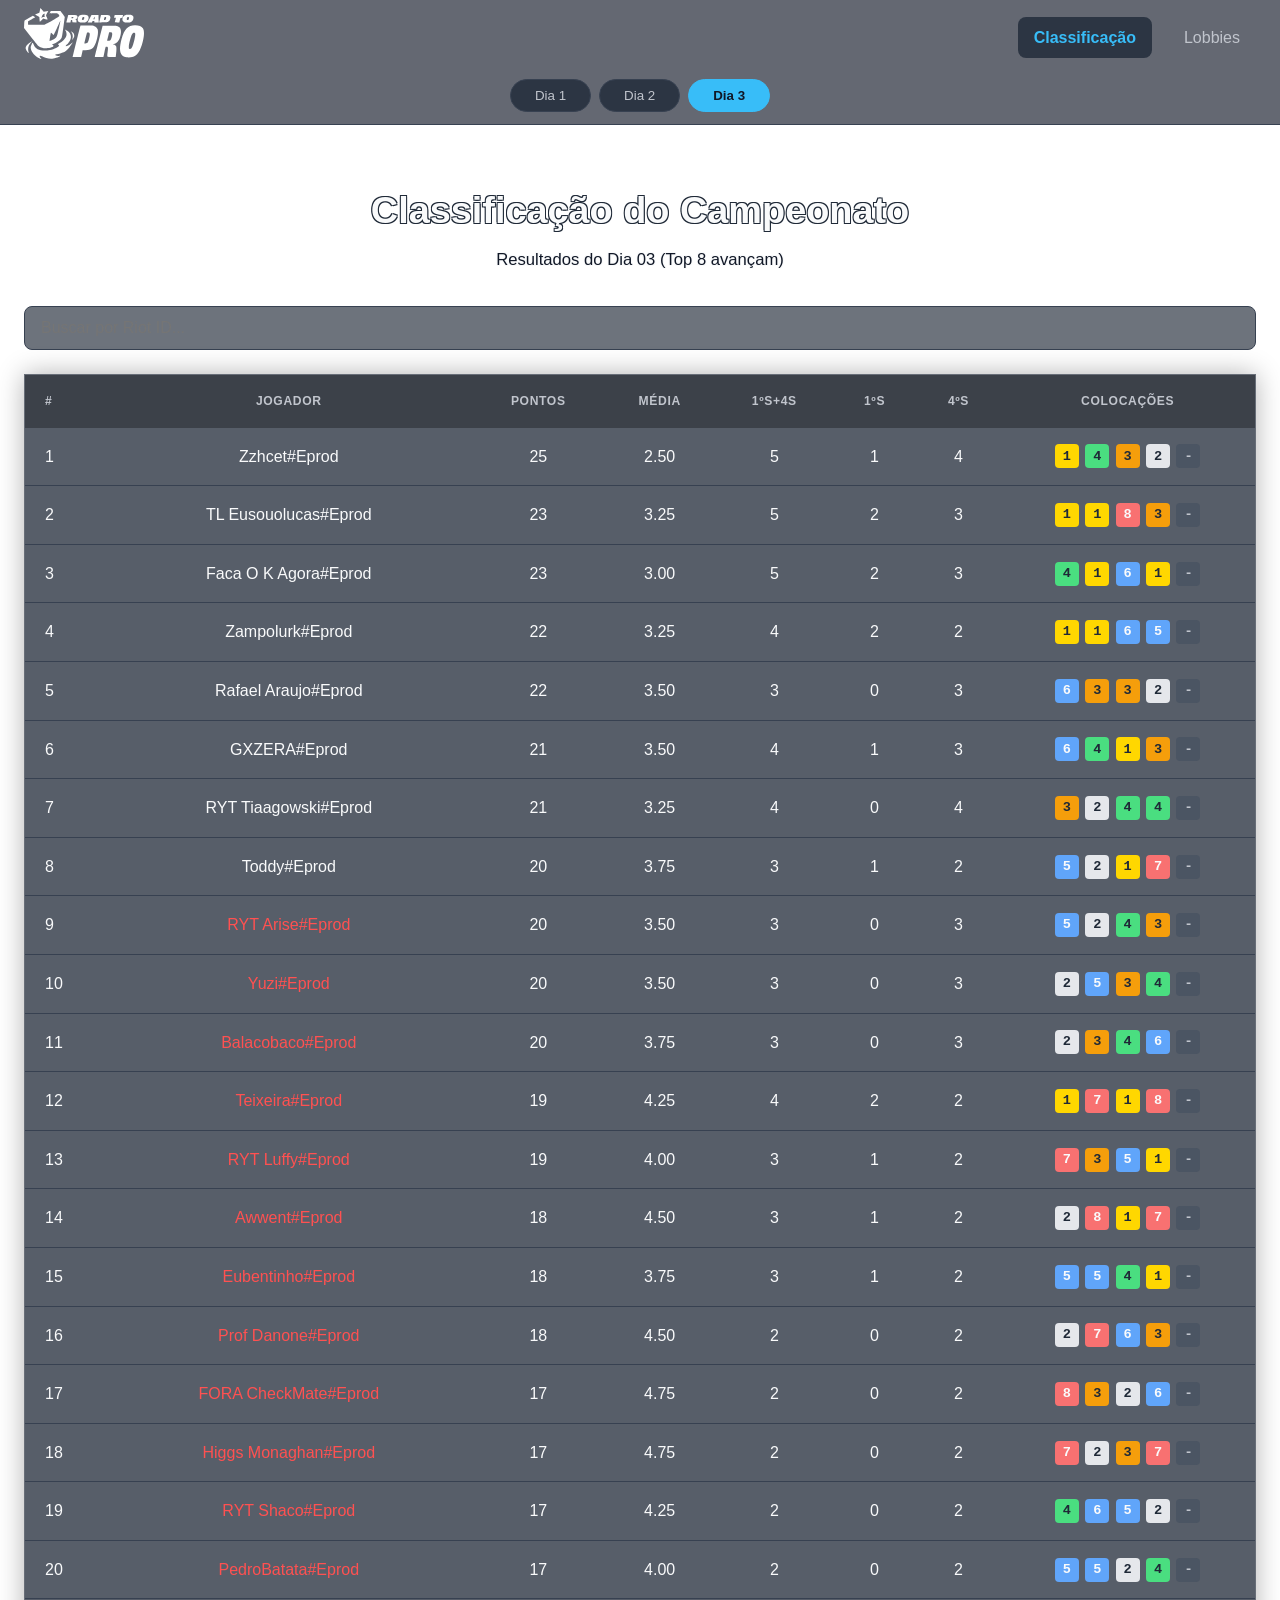
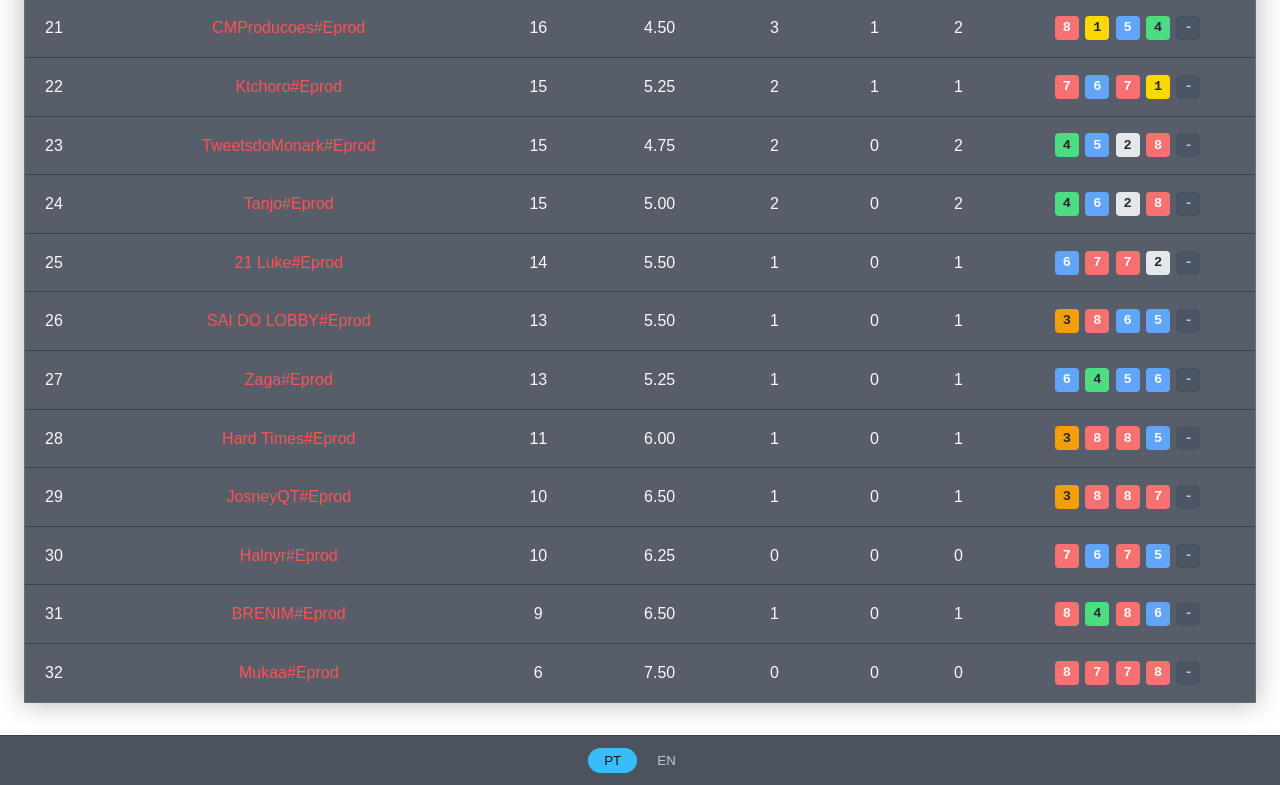
==== commit c3b56c52: "road to pro set 15 01" ====
--- a/index.html
+++ b/index.html
@@ -1 +1 @@
-<!doctype html><html lang="en"><head><meta charset="UTF-8"><meta name="viewport" content="width=device-width,initial-scale=1"><title>Road To Toddy</title><script id="all-player-details-map" type="application/json">[{"6ejou#tech":"58;6ejou#tech;6EJOU#tech;28;3.83;2;3;5;6;##5,5,7,1,1,4##A20,A20|B18,B18|C8,C8","aex#7876":"155;aex#7876;aex#7876;5;7.75;0;0;0;4;##8,7,8,8##A1,A1|B16,B16","aline do detetiv#morga":"108;aline do detetiv#morga;Aline do Detetiv#MORGA;21;5.33;1;2;3;6;##8,5,1,2,8,8##A8,A8|B11,B11|C5,C5","arcanine#16y":"46;arcanine#16y;Arcanine#16y;31;3.33;0;5;5;6;##4,2,2,4,3,5##A12,A12|B14,B14|C10,C10","arknouz#0000":"97;arknouz#0000;arknouz#0000;23;4.83;1;2;3;6;##1,8,2,5,8,5##A1,A1|B12,B12|C6,C6","auba#rs1":"157;auba#rs1;Auba#RS1;3;8.00;0;0;0;3;##8,8,8##A20,A20|B3,B3","aura galactus#gala":"10;aura galactus#gala;AURA Galactus#Gala;39;2.33;1;6;7;6;##3,1,2,2,4,2##A17,A17|B18,B18|C8,C8","aura law#room":"98;aura law#room;AURA Law#ROOM;23;4.83;1;2;3;6;##8,3,7,5,1,5##A3,A3|B13,B13|C5,C5","aura véio#br1":"134;aura véio#br1;AURA VÉIO#br1;14;5.60;0;0;0;5;##6,7,5,5,5##A20,A20|B3,B3|C2,C2","bbs#biber":"76;bbs#biber;bbs#biber;26;4.17;0;3;3;6;##2,2,4,5,7,5##A9,A9|B14,B14|C8,C8","boi ben#srmln":"99;boi ben#srmln;Boi Ben#SRMLN;23;5.00;0;3;3;6;##7,8,7,2,4,2##A16,A16|B8,B8|C16,C16","braz#7320":"96;braz#7320;Braz#7320;24;4.83;0;2;2;6;##5,7,6,2,7,2##A16,A16|B17,B17|C10,C10","caharu guardiam#br1":"82;caharu guardiam#br1;caharu guardiam#BR1;25;4.67;0;3;3;6;##8,2,7,3,3,5##A17,A17|B1,B1|C15,C15","cataryna#br1":"81;cataryna#br1;CaTaryNa#BR1;25;4.67;1;2;3;6;##6,8,6,1,2,5##A10,A10|B2,B2|C4,C4","cauã00#brl":"124;cauã00#brl;cauã00#BRL;17;5.50;0;3;3;6;##4,8,5,8,4,4##A11,A11|B1,B1|C9,C9","cms brunoxd#prime":"109;cms brunoxd#prime;CMS Brunoxd#PRIME;21;5.00;1;2;3;6;##7,8,5,1,5,4##A13,A13|B10,B10|C6,C6","connectionmg#br1":"116;connectionmg#br1;Connectionmg#br1;20;5.33;0;1;1;6;##5,2,7,6,5,7##A18,A18|B16,B16|C7,C7","crackedflower#br1":"63;crackedflower#br1;CrackedFlower#BR1;27;4.00;0;4;4;6;##4,2,6,4,5,3##A5,A5|B11,B11|C8,C8","csant#sant":"44;csant#sant;CSant#Sant;31;3.67;2;3;5;6;##3,1,5,1,6,6##A12,A12|B16,B16|C15,C15","czb#br2":"23;czb#br2;CzB#BR2;36;2.67;0;6;6;6;##2,4,2,2,2,4##A10,A10|B13,B13|C1,C1","d klein#klein":"24;d klein#klein;D klein#KLEIN;35;2.83;3;5;8;6;##1,1,1,4,6,4##A11,A11|B4,B4|C4,C4","dersin22k#d22k":"42;dersin22k#d22k;Dersin22k#D22k;32;3.50;1;4;5;6;##1,2,4,6,6,2##A15,A15|B10,B10|C1,C1","detetive aline#dylon":"48;detetive aline#dylon;DETETIVE ALINE#DYLON;30;3.67;1;5;6;6;##2,4,1,3,4,8##A2,A2|B10,B10|C17,C17","dietrich#br1":"152;dietrich#br1;Dietrich#br1;7;7.00;0;0;0;4;##8,5,8,7##A7,A7|B12,B12","dlwlrma#camps":"78;dlwlrma#camps;dlwlrma#Camps;25;4.33;0;5;5;6;##4,3,4,8,4,3##A13,A13|B12,B12|C4,C4","douze#9899":"94;douze#9899;Douze#9899;24;4.67;0;3;3;6;##3,6,5,3,4,7##A10,A10|B18,B18|C13,C13","dracarystevo#tevao":"125;dracarystevo#tevao;Dracarystevo#tevao;17;6.17;1;1;2;6;##7,6,8,1,7,8##A8,A8|B9,B9|C16,C16","eduzera#pruu":"56;eduzera#pruu;EduZera#Pruu;29;4.17;0;4;4;6;##2,7,3,8,2,3##A3,A3|B14,B14|C14,C14","elian#tft":"91;elian#tft;Elian#TFT;24;4.67;0;3;3;6;##2,7,4,8,5,2##A7,A7|B19,B19|C3,C3","elloy#br1":"130;elloy#br1;Elloy#br1;15;6.17;0;0;0;6;##7,6,6,5,5,8##A1,A1|B16,B16|C12,C12","enz9ojesus#2002":"136;enz9ojesus#2002;enz9oJESUS#2002;14;6.67;0;0;0;6;##7,6,6,7,7,7##A4,A4|B14,B14|C2,C2","feeda e kita#troll":"145;feeda e kita#troll;Feeda e kita#troll;9;6.75;0;0;0;4;##7,8,6,6##A7,A7|B12,B12","felipyasha#ch1":"79;felipyasha#ch1;Felipyasha#ch1;25;4.50;1;3;4;6;##8,1,5,6,3,4##A13,A13|B15,B15|C17,C17","fnc thanos#fncs2":"131;fnc thanos#fncs2;FNC Thanos#FNCS2;14;6.17;0;2;2;6;##8,5,4,8,4,8##A18,A18|B5,B5|C10,C10","fora checkmate#br1":"21;fora checkmate#br1;FORA CheckMate#BR1;37;2.67;1;5;6;6;##3,2,1,3,2,5##A6,A6|B2,B2|C13,C13","four koke#8957":"50;four koke#8957;FOUR koke#8957;30;3.83;1;4;5;6;##6,1,3,4,6,3##A5,A5|B2,B2|C11,C11","four vakio#br1":"11;four vakio#br1;FOUR vakio#BR1;38;2.67;2;5;7;6;##1,3,6,2,3,1##A18,A18|B19,B19|C8,C8","fraude lukinhas#br1":"52;fraude lukinhas#br1;FRAUDE Lukinhas#br1;30;3.67;0;3;3;6;##2,2,6,5,2,5##A11,A11|B15,B15|C2,C2","fred o gatinho#fred":"127;fred o gatinho#fred;fred o gatinho#fred;17;5.83;0;1;1;6;##8,3,5,6,5,8##A5,A5|B11,B11|C13,C13","freitriste#tft":"140;freitriste#tft;freitriste#tft;12;6.83;0;0;0;6;##5,6,6,8,8,8##A7,A7|B10,B10|C4,C4","fshaves#tft":"29;fshaves#tft;Fshaves#TFT;33;3.33;2;4;6;6;##8,1,3,2,5,1##A4,A4|B16,B16|C10,C10","g a#pain":"45;g a#pain;G A#pain;31;3.83;1;4;5;6;##3,3,7,3,1,6##A19,A19|B20,B20|C9,C9","gafis#br1":"37;gafis#br1;Gafis#BR1;32;3.50;2;4;6;6;##1,6,7,4,2,1##A19,A19|B17,B17|C9,C9","gif#111":"84;gif#111;GIF#111;25;4.50;0;3;3;6;##7,4,6,5,2,3##A12,A12|B8,B8|C10,C10","goten ツ#pedro":"159;goten ツ#pedro;Goten ツ#pedro;0;0.00;0;0;0;0;####A9,A9|B1,B1","gui#gb1":"55;gui#gb1;Gui#gb1;29;4.00;2;3;5;6;##1,8,1,3,6,5##A14,A14|B14,B14|C14,C14","gulas#br2":"54;gulas#br2;Gulas#BR2;29;4.00;2;3;5;6;##6,8,1,5,3,1##A15,A15|B19,B19|C18,C18","gustaas#slzf":"101;gustaas#slzf;Gustaas#slzf;23;5.00;0;3;3;6;##3,6,8,4,6,3##A9,A9|B19,B19|C2,C2","guto fox#gusta":"148;guto fox#gusta;Guto Fox#gusta;7;6.33;0;1;1;3;##4,7,8##A18,A18|B6,B6","guustih#amor":"110;guustih#amor;guustih#amor;21;5.17;0;3;3;6;##4,8,7,6,4,2##A8,A8|B3,B3|C6,C6","guz2#gzaum":"114;guz2#gzaum;Guz2#gzaum;20;5.17;0;2;2;6;##8,4,5,5,6,3##A6,A6|B4,B4|C12,C12","hafu#tft":"12;hafu#tft;Hafu#TFT;38;2.67;1;5;6;6;##2,7,1,2,2,2##A4,A4|B15,B15|C7,C7","hiro#ph99":"103;hiro#ph99;Hiro#ph99;22;4.67;0;3;3;6;##5,4,3,5,4,7##A11,A11|B17,B17|C12,C12","honduras enjoyer#hond":"90;honduras enjoyer#hond;honduras enjoyer#hond;24;4.83;1;2;3;6;##1,8,6,3,5,6##A17,A17|B13,B13|C11,C11","hpinguim#sge":"53;hpinguim#sge;HPinguim#SGE;29;3.50;1;5;6;6;##5,4,3,4,1,4##A17,A17|B12,B12|C11,C11","hsk#hiso":"15;hsk#hiso;hsk#hiso;37;2.67;3;5;8;6;##4,1,3,1,1,6##A10,A10|B4,B4|C10,C10","huebrmindaitens#br1":"126;huebrmindaitens#br1;HueBRmindaitens#br1;17;5.83;0;1;1;6;##8,3,7,5,5,7##A16,A16|B7,B7|C4,C4","i o g g z#br1":"160;i o g g z#br1;I o G G z#BR1;0;0.00;0;0;0;0;####A3,A3|B2,B2","ieafeon#br1":"104;ieafeon#br1;ieafeon#BR1;22;5.00;0;3;3;6;##6,4,3,6,4,7##A18,A18|B19,B19|C1,C1","igor#br00":"71;igor#br00;igor#br00;26;4.33;1;3;4;6;##4,1,5,3,7,6##A20,A20|B6,B6|C4,C4","jak#sc1":"88;jak#sc1;Jak#SC1;24;4.67;0;4;4;6;##4,6,4,3,8,3##A15,A15|B3,B3|C18,C18","jeff hinoto#rato":"137;jeff hinoto#rato;Jeff Hinoto#RATO;13;6.67;0;1;1;6;##6,7,8,4,8,7##A14,A14|B7,B7|C8,C8","jogo nu de nunu#aura":"59;jogo nu de nunu#aura;Jogo Nu de Nunu#AURA;28;4.00;0;5;5;6;##3,4,3,4,8,2##A7,A7|B6,B6|C13,C13","johannzn#br10":"61;johannzn#br10;johannzn#br10;27;4.17;1;4;5;6;##4,6,4,7,3,1##A17,A17|B20,B20|C1,C1","josneyqt#1308":"86;josneyqt#1308;JosneyQT#1308;24;5.00;1;3;4;6;##7,8,3,8,1,3##A18,A18|B7,B7|C3,C3","jpos#8330":"51;jpos#8330;JPOS#8330;30;3.67;0;5;5;6;##2,4,2,4,3,7##A14,A14|B15,B15|C11,C11","just pray#king":"121;just pray#king;Just Pray#king;18;5.67;0;2;2;6;##7,7,6,4,6,4##A17,A17|B18,B18|C13,C13","kadaki#kdk":"69;kadaki#kdk;kadaki#KDK;26;3.60;1;4;5;5;##7,4,3,1,3##A19,A19|B4,B4|C7,C7","kait#tft":"115;kait#tft;Kait#TFT;20;5.33;0;2;2;6;##6,5,4,3,7,7##A3,A3|B15,B15|C6,C6","kauzz#tft":"93;kauzz#tft;Kauzz#tft;24;4.83;0;3;3;6;##2,4,7,7,3,6##A15,A15|B19,B19|C13,C13","kawori#idfc":"36;kawori#idfc;Kawori#idfc;32;3.33;2;5;7;6;##7,1,4,1,4,3##A19,A19|B11,B11|C15,C15","kaya mas levante#kaya":"87;kaya mas levante#kaya;Kaya Mas Levante#Kaya;24;4.33;0;4;4;6;##2,5,4,7,4,4##A16,A16|B13,B13|C7,C7","killua#saint":"9;killua#saint;Killua#Saint;39;2.33;1;6;7;6;##3,4,2,2,2,1##A5,A5|B4,B4|C6,C6","kingtft#dg43":"151;kingtft#dg43;KingTFT#DG43;7;7.25;0;0;0;4;##8,7,7,7##A2,A2|B15,B15","knela#xdd":"77;knela#xdd;Knela#XDD;26;4.00;0;3;3;6;##5,2,3,5,4,5##A1,A1|B1,B1|C3,C3","koala esbelto#koala":"4;koala esbelto#koala;koala esbelto#koala;40;2.17;3;5;8;6;##2,5,3,1,1,1##A5,A5|B3,B3|C4,C4","kämmer#br1":"8;kämmer#br1;Kämmer#BR1;39;2.33;3;5;8;6;##3,5,1,1,3,1##A11,A11|B7,B7|C14,C14","l4vag1irl#br1":"132;l4vag1irl#br1;l4vag1irl#BR1;14;6.33;0;2;2;6;##4,4,8,6,8,8##A4,A4|B4,B4|C15,C15","lamy#andy":"102;lamy#andy;Lamy#Andy;22;5.00;0;3;3;6;##4,6,4,2,8,6##A16,A16|B2,B2|C7,C7","lang#0021":"123;lang#0021;Lang#0021;18;5.33;0;1;1;6;##5,4,7,5,6,5##A19,A19|B9,B9|C17,C17","lei seca#tft":"143;lei seca#tft;Lei Seca#TFT;10;5.00;0;1;1;3;##6,5,4##A1,A1|B17,B17|C15,C15","lero lero#rico":"89;lero lero#rico;lero lero#rico;24;4.83;1;2;3;6;##7,2,1,7,5,7##A20,A20|B8,B8|C16,C16","leshiro#br2":"41;leshiro#br2;Leshiro#BR2;32;3.33;1;4;5;6;##4,2,5,2,6,1##A7,A7|B12,B12|C7,C7","lins#bra1":"60;lins#bra1;Lins#BRA1;28;4.00;0;3;3;6;##5,2,2,7,3,5##A8,A8|B7,B7|C12,C12","lorozapjl#pjl":"146;lorozapjl#pjl;lorozaPjl#Pjl;8;6.75;0;0;0;4;##8,5,7,7##A19,A19|B4,B4","lpmalaka#br1":"128;lpmalaka#br1;LPMalaka#br1;15;6.50;1;1;2;6;##1,7,8,8,8,7##A12,A12|B8,B8|C17,C17","lwken#br1":"27;lwken#br1;Lwken#br1;34;3.00;0;6;6;6;##4,2,3,3,2,4##A2,A2|B9,B9|C12,C12","mamasukki#temma":"3;mamasukki#temma;Mamasukki#temma;41;2.00;2;6;8;6;##1,2,4,2,1,2##A3,A3|B7,B7|C12,C12","mankshoo#br1":"139;mankshoo#br1;mankshoo#BR1;12;5.75;0;1;1;4;##8,3,5,7##A10,A10|B9,B9|C3,C3","marklinv#br1":"100;marklinv#br1;MarkLinv#BR1;23;4.83;0;3;3;6;##4,5,3,7,8,2##A6,A6|B18,B18|C2,C2","mayckel08":"18;mayckel08;mayckel08;37;2.83;1;5;6;6;##7,3,2,2,1,2##A11,A11|B6,B6|C14,C14","mecmeno#amor":"17;mecmeno#amor;Mecmeno#amor;37;2.67;2;5;7;6;##3,1,1,3,3,5##A2,A2|B12,B12|C7,C7","memedbymario#777":"149;memedbymario#777;memedbymario#777;7;6.67;0;0;0;3;##7,6,7##A9,A9|B6,B6","meoc#br1":"107;meoc#br1;MEOC#br1;21;5.00;1;3;4;6;##1,8,5,4,8,4##A2,A2|B13,B13|C10,C10","mikanko#br1":"38;mikanko#br1;Mikanko#BR1;32;3.50;2;4;6;6;##2,6,1,4,1,7##A6,A6|B5,B5|C18,C18","money7#tft":"135;money7#tft;MONEY7#TFT;14;6.17;0;0;0;6;##8,5,7,5,5,7##A14,A14|B6,B6|C5,C5","mqt falcão#2234":"117;mqt falcão#2234;MQT Falcão#2234;20;5.33;0;1;1;6;##5,5,6,6,2,8##A10,A10|B7,B7|C8,C8","msc#sk8":"111;msc#sk8;Msc#SK8;21;4.83;0;3;3;6;##5,3,4,8,4,5##A6,A6|B6,B6|C11,C11","mtmatheus26#br26":"144;mtmatheus26#br26;MTMatheus26#BR26;9;7.00;0;0;0;5;##8,7,7,5,8##A11,A11|B11,B11|C1,C1","n3r0#br1":"70;n3r0#br1;N3R0#BR1;26;4.33;1;3;4;6;##6,8,1,2,5,4##A12,A12|B1,B1|C15,C15","narkesh#123":"47;narkesh#123;Narkesh#123;30;3.67;2;4;6;6;##3,4,5,1,8,1##A16,A16|B14,B14|C3,C3","narkesh#linda":"72;narkesh#linda;Narkesh#linda;26;4.50;1;2;3;6;##6,5,7,1,2,6##A4,A4|B12,B12|C3,C3","nesquik#sccp":"67;nesquik#sccp;Nesquik#SCCP;27;4.17;0;3;3;6;##5,7,2,3,3,5##A13,A13|B19,B19|C16,C16","nonato#neon":"2;nonato#neon;Nonato#Neon;41;2.00;3;6;9;6;##1,1,2,1,3,4##A6,A6|B1,B1|C2,C2","o hgag bacana#br1":"105;o hgag bacana#br1;o hgag bacana#br1;22;4.83;1;1;2;6;##7,5,5,6,1,5##A9,A9|B2,B2|C1,C1","odyceuz#peso":"66;odyceuz#peso;odyceuz#peso;27;4.33;0;3;3;6;##5,3,6,2,7,3##A4,A4|B3,B3|C13,C13","otis#rcks":"80;otis#rcks;Otis#RCKS;25;4.50;0;4;4;6;##3,2,4,4,6,8##A4,A4|B1,B1|C6,C6","pedrobanana#galo":"113;pedrobanana#galo;PedroBanana#galo;20;5.00;0;3;3;6;##4,4,5,4,7,6##A1,A1|B20,B20|C17,C17","poppycorn#psit":"154;poppycorn#psit;poppycorn#psit;6;7.50;0;0;0;4;##8,6,8,8##A12,A12|B20,B20","princesval#777":"16;princesval#777;priNcesval#777;37;2.50;2;6;8;6;##1,1,2,4,3,4##A8,A8|B3,B3|C5,C5","pão#1337":"75;pão#1337;Pão#1337;26;4.33;0;3;3;6;##7,6,5,4,2,2##A14,A14|B8,B8|C11,C11","qiyana 2005#tft":"13;qiyana 2005#tft;qiyana 2005#tft;37;2.67;3;5;8;6;##3,1,1,6,4,1##A14,A14|B17,B17|C2,C2","quintanilha#1919":"43;quintanilha#1919;Quintanilha#1919;32;3.17;1;4;5;6;##2,2,1,5,5,4##A19,A19|B20,B20|C18,C18","rafael araújo#br2":"6;rafael araújo#br2;Rafael Araújo#BR2;40;2.33;2;6;8;6;##3,3,3,3,1,1##A1,A1|B8,B8|C13,C13","ratazord#sql":"120;ratazord#sql;Ratazord#sql;18;5.50;0;3;3;6;##4,4,7,7,4,7##A3,A3|B2,B2|C14,C14","redlline#red":"156;redlline#red;Redlline#Red;5;7.75;0;0;0;4;##7,8,8,8##A6,A6|B13,B13","revo1tz#0708":"25;revo1tz#0708;Revo1Tz#0708;35;3.00;0;5;5;6;##2,3,5,3,3,2##A20,A20|B7,B7|C9,C9","rod rod rod#rod":"22;rod rod rod#rod;rod rod rod#rod;36;2.83;3;4;7;6;##1,1,2,5,7,1##A7,A7|B2,B2|C11,C11","ryt vladimin#lips":"40;ryt vladimin#lips;RYT Vladimin#Lips;32;3.17;1;5;6;6;##5,3,2,4,1,4##A14,A14|B9,B9|C16,C16","sai do meu lobby#bruno":"35;sai do meu lobby#bruno;SAI DO MEU LOBBY#bruno;33;3.50;1;4;5;6;##1,6,2,3,6,3##A5,A5|B5,B5|C9,C9","serask#bobão":"7;serask#bobão;Serask#bobão;39;2.50;3;5;8;6;##2,3,1,7,1,1##A8,A8|B3,B3|C17,C17","shuura#4262":"33;shuura#4262;Shuura#4262;33;3.33;1;4;5;6;##2,1,2,3,7,5##A18,A18|B11,B11|C9,C9","sobrounada 1902#br1":"62;sobrounada 1902#br1;SOBROUNADA 1902#br1;27;4.17;1;3;4;6;##1,8,5,3,5,3##A4,A4|B17,B17|C17,C17","sorvetedematcha#抹茶アイス":"147;sorvetedematcha#抹茶アイス;SorveteDeMatcha#抹茶アイス;8;7.00;0;0;0;4;##6,7,8,7##A8,A8|B10,B10","sísifo#wes":"118;sísifo#wes;Sísifo#wes;19;5.50;0;2;2;6;##3,4,8,5,7,6##A20,A20|B18,B18|C12,C12","tanaka#tft":"85;tanaka#tft;tanaka#TFT;25;4.50;0;2;2;6;##6,5,2,3,5,6##A2,A2|B16,B16|C14,C14","tft alchemist#omq":"74;tft alchemist#omq;TFT Alchemist#OMQ;26;4.67;0;3;3;6;##2,3,8,2,7,6##A12,A12|B5,B5|C1,C1","tft cero miedo#penta":"95;tft cero miedo#penta;TFT Cero Miedo#penta;24;4.83;0;3;3;6;##3,3,4,6,6,7##A15,A15|B18,B18|C10,C10","tft dezio#br11":"31;tft dezio#br11;tft dezio#br11;33;3.33;2;4;6;6;##1,2,4,6,1,6##A10,A10|B8,B8|C2,C2","tft masterclass#lean":"68;tft masterclass#lean;TFT Masterclass#LEAN;26;4.33;2;3;5;6;##7,5,1,8,4,1##A15,A15|B18,B18|C5,C5","tft sty#sty1":"92;tft sty#sty1;TFT Sty#sty1;24;4.83;0;3;3;6;##6,3,6,2,8,4##A7,A7|B20,B20|C14,C14","tft toom#br1":"141;tft toom#br1;TFT TooM#BR1;11;6.25;0;1;1;4;##6,3,8,8##A17,A17|B11,B11|C11,C11","tft uerleyc#rec":"153;tft uerleyc#rec;TFT uerleyc#Rec;7;7.25;0;0;0;4;##7,6,8,8##A2,A2|B15,B15","tft vpp#2112":"138;tft vpp#2112;TFT VPP#2112;13;6.67;0;1;1;6;##8,7,4,6,7,8##A15,A15|B9,B9|C7,C7","thedevilcry#rs3":"119;thedevilcry#rs3;TheDevilCry#RS3;19;5.50;0;1;1;6;##5,3,6,7,7,5##A2,A2|B1,B1|C18,C18","thedog#ain":"150;thedog#ain;TheDog#AIN;7;7.25;0;0;0;4;##7,8,8,6##A5,A5|B14,B14","theok19#br1":"73;theok19#br1;Theok19#br1;26;4.67;1;2;3;6;##6,7,1,6,2,6##A6,A6|B13,B13|C16,C16","tobsss#bois":"49;tobsss#bois;Tobsss#BOIS;30;3.83;1;4;5;6;##3,6,1,7,4,2##A13,A13|B16,B16|C18,C18","trevisan#tft":"32;trevisan#tft;trevisan#tft;33;3.33;1;4;5;6;##2,5,3,7,2,1##A13,A13|B11,B11|C15,C15","tweetsdomonark#wildr":"34;tweetsdomonark#wildr;TweetsDoMonark#WildR;33;3.50;1;4;5;6;##1,2,6,2,3,7##A13,A13|B9,B9|C3,C3","tybs stellnight#br1":"112;tybs stellnight#br1;TYBS stellnight#br1;21;5.33;0;1;1;6;##6,2,7,5,6,6##A16,A16|B10,B10|C8,C8","u337u#br1":"65;u337u#br1;u337u#br1;27;4.50;1;2;3;6;##6,6,2,1,6,6##A11,A11|B20,B20|C18,C18","ui ui smolderzad#agb":"30;ui ui smolderzad#agb;ui ui smolderzad#AGB;33;3.50;2;4;6;6;##6,1,1,8,3,2##A9,A9|B9,B9|C4,C4","va pa casa#tft":"1;va pa casa#tft;VA PA CASA#tft;42;2.00;3;6;9;6;##3,1,3,1,1,3##A3,A3|B13,B13|C6,C6","veggie hannibal#lucas":"26;veggie hannibal#lucas;Veggie hannibal#lucas;34;3.17;2;4;6;6;##5,1,8,1,2,2##A15,A15|B17,B17|C17,C17","vtm vegan#slip":"122;vtm vegan#slip;VTM Vegan#slip;18;5.83;0;1;1;6;##5,6,7,2,8,7##A3,A3|B14,B14|C9,C9","wagner gasosas#gas":"14;wagner gasosas#gas;Wagner Gasosas#GAS;37;2.67;3;5;8;6;##1,1,3,1,6,4##A16,A16|B5,B5|C3,C3","wak#tft":"57;wak#tft;Wak#tft;28;3.83;1;5;6;6;##4,2,4,4,8,1##A14,A14|B16,B16|C12,C12","xandeeea#br1":"5;xandeeea#br1;xandeeea#br1;40;2.17;3;5;8;6;##2,1,1,1,5,3##A1,A1|B6,B6|C1,C1","xaropinho#toao":"133;xaropinho#toao;Xaropinho#toao;14;6.50;0;1;1;6;##6,4,6,8,7,8##A13,A13|B4,B4|C14,C14","xovinixo#tft":"158;xovinixo#tft;XoViniXo#TFT;2;7.00;0;0;0;1;##7##A10,A10|B5,B5","xx siidy xx#br1":"106;xx siidy xx#br1;xx Siidy xx#BR1;22;5.33;0;2;2;6;##6,8,2,7,3,6##A19,A19|B17,B17|C6,C6","yev#br1":"20;yev#br1;yev#br1;37;2.67;1;5;6;6;##2,5,3,1,2,3##A17,A17|B15,B15|C5,C5","yuritimalia#br1":"64;yuritimalia#br1;yuritimalia#br1;27;4.17;0;4;4;6;##4,3,2,4,6,6##A9,A9|B10,B10|C5,C5","zaarc#tft":"129;zaarc#tft;ZaarC#TFT;15;5.83;0;0;0;6;##5,7,5,5,5,8##A5,A5|B5,B5|C9,C9","zampolurk#4312":"83;zampolurk#4312;Zampolurk#4312;25;4.50;0;3;3;6;##5,4,3,6,7,2##A9,A9|B20,B20|C5,C5","zender#zd1":"28;zender#zd1;ZenDer#zd1;33;3.33;3;3;6;6;##1,6,5,1,6,1##A20,A20|B19,B19|C16,C16","zrazy#001":"142;zrazy#001;zrazy#001;11;5.75;0;0;0;4;##5,5,6,7##A12,A12|B5,B5|C18,C18","zuccati#paia":"19;zuccati#paia;ZUCCATI#paia;37;2.83;1;5;6;6;##3,6,3,2,1,2##A18,A18|B10,B10|C15,C15","zzhcet#br1":"39;zzhcet#br1;zzhcet#br1;32;3.50;1;5;6;6;##3,4,2,1,8,3##A8,A8|B8,B8|C16,C16"},{"6ejou#tech":"84;6ejou#tech;6EJOU#tech;7;6.67;0;0;0;3;##6,8,6##A8,A8|B5,B5","arcanine#16y":"33;arcanine#16y;Arcanine#16y;28;3.83;1;3;4;6;##5,5,6,2,1,4##A8,A8|B10,B10|C5,C5","aura galactus#gala":"49;aura galactus#gala;AURA Galactus#Gala;25;4.83;1;2;3;6;##7,6,7,1,6,2##A9,A9|B10,B10|C8,C8","bbs#biber":"48;bbs#biber;bbs#biber;26;4.33;0;3;3;6;##8,2,5,3,3,5##A1,A1|B6,B6|C8,C8","caharu guardiam#br1":"43;caharu guardiam#br1;caharu guardiam#BR1;27;4.17;0;4;4;6;##2,6,4,4,6,3##A1,A1|B8,B8|C3,C3","cataryna#br1":"85;cataryna#br1;CaTaryNa#BR1;7;7.25;0;0;0;4;##6,8,7,8##A5,A5|B7,B7","crackedflower#br1":"40;crackedflower#br1;CrackedFlower#BR1;27;4.50;1;3;4;6;##1,6,6,3,8,3##A8,A8|B3,B3|C4,C4","csant#sant":"17;csant#sant;CSant#Sant;31;3.50;1;5;6;6;##2,1,7,4,3,4##A4,A4|B4,B4|C3,C3","czb#br2":"64;czb#br2;CzB#BR2;18;5.50;0;2;2;6;##5,4,7,6,7,4##A3,A3|B6,B6|C2,C2","d klein#klein":"62;d klein#klein;D klein#KLEIN;19;5.50;0;1;1;6;##2,5,5,8,7,6##A2,A2|B3,B3|C3,C3","dersin22k#d22k":"8;dersin22k#d22k;Dersin22k#D22k;35;3.00;2;4;6;6;##5,3,1,1,2,6##A1,A1|B7,B7|C7,C7","detetive aline#dylon":"5;detetive aline#dylon;DETETIVE ALINE#DYLON;36;2.83;2;4;6;6;##1,2,1,2,6,5##A3,A3|B3,B3|C2,C2","dlwlrma#camps":"59;dlwlrma#camps;dlwlrma#Camps;21;5.50;1;2;3;6;##8,1,3,8,6,7##A3,A3|B5,B5|C1,C1","eduzera#pruu":"63;eduzera#pruu;EduZera#Pruu;19;5.33;0;1;1;6;##3,5,5,7,5,7##A3,A3|B10,B10|C6,C6","elian#tft":"41;elian#tft;Elian#TFT;27;4.00;1;3;4;6;##5,1,3,6,4,5##A2,A2|B7,B7|C9,C9","felipyasha#ch1":"42;felipyasha#ch1;Felipyasha#ch1;27;4.33;0;4;4;6;##3,2,3,7,7,4##A10,A10|B9,B9|C8,C8","fora checkmate#br1":"21;fora checkmate#br1;FORA CheckMate#BR1;30;3.67;1;5;6;6;##1,4,3,7,4,3##A4,A4|B8,B8|C7,C7","four koke#8957":"53;four koke#8957;FOUR koke#8957;24;4.67;0;2;2;6;##6,3,2,5,7,5##A11,A11|B4,B4|C1,C1","four vakio#br1":"18;four vakio#br1;FOUR vakio#BR1;31;3.50;1;4;5;6;##3,2,1,5,4,6##A8,A8|B11,B11|C8,C8","fraude lukinhas#br1":"34;fraude lukinhas#br1;FRAUDE Lukinhas#br1;28;3.83;0;4;4;6;##2,5,4,2,4,6##A6,A6|B1,B1|C5,C5","fshaves#tft":"11;fshaves#tft;Fshaves#TFT;33;3.33;2;4;6;6;##2,1,1,5,8,3##A10,A10|B5,B5|C6,C6","g a#pain":"46;g a#pain;G A#pain;26;4.33;0;4;4;6;##4,5,3,3,3,8##A10,A10|B2,B2|C7,C7","gafis#br1":"57;gafis#br1;Gafis#BR1;22;5.00;0;2;2;6;##3,2,7,5,5,8##A6,A6|B9,B9|C5,C5","gif#111":"88;gif#111;GIF#111;3;7.50;0;0;0;2;##8,7##A8,A8|B2,B2","gui#gb1":"83;gui#gb1;Gui#gb1;8;6.75;0;1;1;4;##8,8,7,4##A10,A10|B1,B1","gulas#br2":"67;gulas#br2;Gulas#BR2;17;5.83;0;1;1;6;##3,5,5,6,8,8##A11,A11|B8,B8|C3,C3","hafu#tft":"54;hafu#tft;Hafu#TFT;23;4.67;0;3;3;6;##6,4,5,3,6,4##A6,A6|B11,B11|C6,C6","hiro#ph99":"20;hiro#ph99;Hiro#ph99;30;4.00;3;3;6;6;##7,1,6,1,1,8##A6,A6|B11,B11|C4,C4","honduras enjoyer#hond":"24;honduras enjoyer#hond;honduras enjoyer#hond;30;3.83;1;3;4;6;##6,5,1,2,3,6##A1,A1|B9,B9|C1,C1","hpinguim#sge":"50;hpinguim#sge;HPinguim#SGE;25;4.67;0;3;3;6;##6,8,6,2,4,2##A3,A3|B8,B8|C6,C6","hsk#hiso":"2;hsk#hiso;hsk#hiso;42;1.83;4;5;9;6;##1,5,1,1,2,1##A9,A9|B6,B6|C4,C4","igor#br00":"74;igor#br00;igor#br00;12;5.75;0;2;2;4;##4,3,8,8##A5,A5|B1,B1","jak#sc1":"72;jak#sc1;Jak#SC1;14;5.25;0;2;2;4;##4,7,3,7##A6,A6|B1,B1|C8,C8","jogo nu de nunu#aura":"28;jogo nu de nunu#aura;Jogo Nu de Nunu#AURA;28;4.00;2;3;5;6;##5,1,7,1,4,6##A9,A9|B5,B5|C4,C4","johannzn#br10":"82;johannzn#br10;johannzn#br10;9;6.50;0;1;1;4;##7,4,8,7##A5,A5|B4,B4","jpos#8330":"52;jpos#8330;JPOS#8330;25;4.33;0;2;2;6;##5,2,5,5,2,7##A5,A5|B2,B2|C8,C8","kadaki#kdk":"60;kadaki#kdk;kadaki#KDK;20;5.33;0;1;1;6;##2,7,5,6,5,7##A9,A9|B1,B1|C4,C4","kauzz#tft":"81;kauzz#tft;Kauzz#tft;10;6.25;0;0;0;4;##6,5,8,6##A7,A7|B2,B2","kawori#idfc":"19;kawori#idfc;Kawori#idfc;31;3.67;0;5;5;6;##2,3,4,8,3,2##A8,A8|B11,B11|C4,C4","kaya mas levante#kaya":"22;kaya mas levante#kaya;Kaya Mas Levante#Kaya;30;3.83;1;4;5;6;##1,8,2,4,6,2##A6,A6|B2,B2|C5,C5","killua#saint":"69;killua#saint;Killua#Saint;16;6.00;0;2;2;6;##7,4,4,6,8,7##A8,A8|B3,B3|C7,C7","koala esbelto#koala":"14;koala esbelto#koala;koala esbelto#koala;32;3.50;1;5;6;6;##3,7,1,3,4,3##A4,A4|B10,B10|C2,C2","kämmer#br1":"15;kämmer#br1;Kämmer#BR1;32;3.50;1;4;5;6;##8,3,2,5,1,2##A6,A6|B3,B3|C7,C7","leshiro#br2":"35;leshiro#br2;Leshiro#BR2;28;4.17;0;3;3;6;##6,2,2,5,7,3##A9,A9|B10,B10|C5,C5","lins#bra1":"77;lins#bra1;Lins#BRA1;11;6.25;0;1;1;4;##3,7,8,7##A7,A7|B11,B11","lwken#br1":"10;lwken#br1;Lwken#br1;34;3.17;1;4;5;6;##2,6,2,3,1,5##A3,A3|B9,B9|C6,C6","mamasukki#temma":"66;mamasukki#temma;Mamasukki#temma;17;6.00;0;2;2;6;##4,7,2,7,8,8##A3,A3|B7,B7|C2,C2","marklinv#br1":"55;marklinv#br1;MarkLinv#BR1;22;5.17;1;2;3;6;##7,4,6,1,6,7##A7,A7|B1,B1|C9,C9","mayckel08":"31;mayckel08;mayckel08;28;4.33;1;3;4;6;##1,7,6,7,2,3##A1,A1|B6,B6|C9,C9","mikanko#br1":"38;mikanko#br1;Mikanko#BR1;27;4.33;1;3;4;6;##8,5,3,2,7,1##A5,A5|B11,B11|C9,C9","n3r0#br1":"9;n3r0#br1;N3R0#BR1;35;3.00;1;5;6;6;##6,2,2,4,3,1##A4,A4|B11,B11|C2,C2","narkesh#123":"71;narkesh#123;Narkesh#123;15;6.50;1;1;2;6;##6,8,8,1,8,8##A2,A2|B9,B9|C1,C1","narkesh#linda":"61;narkesh#linda;Narkesh#linda;19;5.50;1;2;3;6;##1,8,8,4,7,5##A11,A11|B5,B5|C7,C7","nesquik#sccp":"87;nesquik#sccp;Nesquik#SCCP;6;7.50;0;0;0;4;##7,8,8,7##A1,A1|B3,B3","odyceuz#peso":"6;odyceuz#peso;odyceuz#peso;35;2.83;3;5;8;6;##4,1,4,6,1,1##A8,A8|B10,B10|C8,C8","otis#rcks":"56;otis#rcks;Otis#RCKS;22;4.83;0;3;3;6;##7,4,5,3,6,4##A11,A11|B7,B7|C4,C4","princesval#777":"73;princesval#777;priNcesval#777;13;5.75;0;1;1;4;##8,6,3,6##A11,A11|B4,B4","pão#1337":"86;pão#1337;Pão#1337;6;6.67;0;1;1;3;##4,8,8##A7,A7|B10,B10","qiyana 2005#tft":"26;qiyana 2005#tft;qiyana 2005#tft;30;3.50;0;4;4;6;##5,2,4,3,2,5##A11,A11|B5,B5|C3,C3","quintanilha#1919":"3;quintanilha#1919;Quintanilha#1919;40;2.00;4;6;10;6;##1,1,4,1,4,1##A7,A7|B2,B2|C3,C3","rafael araújo#br2":"12;rafael araújo#br2;Rafael Araújo#BR2;33;3.17;0;6;6;6;##2,3,3,4,3,4##A7,A7|B10,B10|C9,C9","revo1tz#0708":"79;revo1tz#0708;Revo1Tz#0708;10;6.00;0;1;1;4;##4,8,7,5##A4,A4|B8,B8","rod rod rod#rod":"27;rod rod rod#rod;rod rod rod#rod;29;3.83;0;4;4;6;##3,4,6,3,5,2##A1,A1|B4,B4|C2,C2","ryt vladimin#lips":"23;ryt vladimin#lips;RYT Vladimin#Lips;30;3.67;1;3;4;6;##5,6,1,2,5,3##A6,A6|B2,B2|C1,C1","sai do meu lobby#bruno":"36;sai do meu lobby#bruno;SAI DO MEU LOBBY#bruno;27;4.17;2;4;6;6;##4,1,8,4,1,7##A1,A1|B6,B6|C2,C2","serask#bobão":"51;serask#bobão;Serask#bobão;25;4.67;0;2;2;6;##5,6,2,2,7,6##A10,A10|B5,B5|C6,C6","shuura#4262":"25;shuura#4262;Shuura#4262;30;3.67;0;4;4;6;##6,3,2,5,4,2##A10,A10|B1,B1|C1,C1","sobrounada 1902#br1":"58;sobrounada 1902#br1;SOBROUNADA 1902#br1;22;4.83;0;2;2;6;##7,5,4,6,5,2##A4,A4|B9,B9|C3,C3","tanaka#tft":"70;tanaka#tft;tanaka#TFT;16;5.60;0;1;1;5;##5,2,6,7,8##A7,A7|B2,B2|C5,C5","tft alchemist#omq":"76;tft alchemist#omq;TFT Alchemist#OMQ;12;6.00;0;1;1;4;##7,3,6,8##A3,A3|B9,B9","tft dezio#br11":"16;tft dezio#br11;tft dezio#br11;32;3.50;1;4;5;6;##2,7,3,1,5,3##A11,A11|B3,B3|C8,C8","tft masterclass#lean":"78;tft masterclass#lean;TFT Masterclass#LEAN;10;6.50;0;1;1;4;##7,3,8,8##A2,A2|B8,B8","theok19#br1":"65;theok19#br1;Theok19#br1;18;5.67;0;1;1;6;##8,3,5,6,7,5##A4,A4|B5,B5|C4,C4","tobsss#bois":"44;tobsss#bois;Tobsss#BOIS;26;4.67;1;3;4;6;##8,3,1,8,2,6##A9,A9|B4,B4|C2,C2","trevisan#tft":"4;trevisan#tft;trevisan#tft;37;2.50;2;5;7;6;##4,1,2,1,2,5##A11,A11|B8,B8|C5,C5","tweetsdomonark#wildr":"13;tweetsdomonark#wildr;TweetsDoMonark#WildR;33;3.50;1;4;5;6;##3,6,6,2,3,1##A2,A2|B7,B7|C6,C6","u337u#br1":"68;u337u#br1;u337u#br1;16;6.17;0;2;2;6;##7,4,2,8,8,8##A10,A10|B6,B6|C9,C9","va pa casa#tft":"7;va pa casa#tft;VA PA CASA#tft;35;2.67;2;6;8;6;##1,4,4,4,1,2##A2,A2|B7,B7|C9,C9","veggie hannibal#lucas":"1;veggie hannibal#lucas;Veggie hannibal#lucas;46;1.33;5;6;11;6;##1,1,1,3,1,1##A5,A5|B1,B1|C1,C1","wagner gasosas#gas":"37;wagner gasosas#gas;Wagner Gasosas#GAS;27;4.17;2;3;5;6;##1,7,5,4,1,7##A10,A10|B9,B9|C3,C3","wak#tft":"39;wak#tft;Wak#tft;27;4.33;1;3;4;6;##8,6,3,5,3,1##A7,A7|B6,B6|C5,C5","xandeeea#br1":"47;xandeeea#br1;xandeeea#br1;26;4.33;1;2;3;6;##3,6,5,1,5,6##A5,A5|B4,B4|C9,C9","yev#br1":"45;yev#br1;yev#br1;26;4.33;0;4;4;6;##2,7,7,4,2,4##A5,A5|B3,B3|C1,C1","yuritimalia#br1":"29;yuritimalia#br1;yuritimalia#br1;28;4.17;1;4;5;6;##4,7,1,3,2,8##A2,A2|B8,B8|C6,C6","zampolurk#4312":"30;zampolurk#4312;Zampolurk#4312;28;3.67;0;5;5;6;##3,4,4,2,5,4##A9,A9|B4,B4|C7,C7","zender#zd1":"80;zender#zd1;ZenDer#zd1;10;6.25;0;1;1;4;##4,8,7,6##A9,A9|B11,B11","zuccati#paia":"75;zuccati#paia;ZUCCATI#paia;12;5.75;0;1;1;4;##8,2,8,5##A2,A2|B7,B7","zzhcet#br1":"32;zzhcet#br1;zzhcet#br1;28;4.00;1;3;4;6;##5,6,4,2,6,1##A4,A4|B6,B6|C7,C7"},{"arcanine#16y":"4;arcanine#16y;Arcanine#16y;38;2.67;3;5;8;6;##1,1,1,3,8,2##A3,A3|B1,B1|C1|SEMIFINAL D1","csant#sant":"10;csant#sant;CSant#Sant;29;4.00;2;3;5;6;##3,8,6,5,1,1##A4,A4|B1,B1|C1|SEMIFINAL D1","dersin22k#d22k":"26;dersin22k#d22k;Dersin22k#D22k;16;5.60;0;1;1;5;##7,5,8,2,6##A1,A1|B1,B1|C2","detetive aline#dylon":"17;detetive aline#dylon;DETETIVE ALINE#DYLON;20;4.80;0;2;2;5;##3,8,5,6,2##A2,A2|B4,B4|C1","fora checkmate#br1":"16;fora checkmate#br1;FORA CheckMate#BR1;23;5.00;1;2;3;6;##1,5,3,6,7,8##A4,A4|B1,B1|C3|SEMIFINAL D2","four vakio#br1":"15;four vakio#br1;FOUR vakio#BR1;24;4.83;0;4;4;6;##8,3,3,4,3,8##A2,A2|B4,B4|C4|SEMIFINAL D1","fraude lukinhas#br1":"32;fraude lukinhas#br1;FRAUDE Lukinhas#br1;9;7.20;0;0;0;5;##7,7,7,8,7##A4,A4|B2,B2|C1","fshaves#tft":"14;fshaves#tft;Fshaves#TFT;25;4.50;0;2;2;6;##5,6,3,2,5,6##A4,A4|B2,B2|C4|SEMIFINAL D2","hiro#ph99":"23;hiro#ph99;Hiro#ph99;16;5.80;1;1;2;5;##8,6,6,1,8##A3,A3|B3,B3|C4","honduras enjoyer#hond":"20;honduras enjoyer#hond;honduras enjoyer#hond;19;5.00;0;2;2;5;##4,2,6,7,6##A2,A2|B2,B2|C1","hsk#hiso":"13;hsk#hiso;hsk#hiso;27;4.17;1;3;4;6;##6,4,2,1,5,7##A2,A2|B2,B2|C1|SEMIFINAL D2","jogo nu de nunu#aura":"21;jogo nu de nunu#aura;Jogo Nu de Nunu#AURA;17;5.60;1;1;2;5;##1,6,8,7,6##A2,A2|B3,B3|C3","kawori#idfc":"19;kawori#idfc;Kawori#idfc;19;5.00;1;1;2;5;##6,1,6,7,5##A4,A4|B4,B4|C3","kaya mas levante#kaya":"29;kaya mas levante#kaya;Kaya Mas Levante#Kaya;13;6.00;0;1;1;5;##5,4,7,8,6##A1,A1|B1,B1|C4","koala esbelto#koala":"27;koala esbelto#koala;koala esbelto#koala;15;5.40;0;3;3;5;##4,4,4,8,7##A3,A3|B4,B4|C2","kämmer#br1":"22;kämmer#br1;Kämmer#BR1;17;4.60;0;2;2;5;##5,5,4,5,4##A2,A2|B3,B3|C1","lwken#br1":"18;lwken#br1;Lwken#br1;20;4.60;0;2;2;5;##2,3,5,8,5##A3,A3|B3,B3|C2","n3r0#br1":"7;n3r0#br1;N3R0#BR1;31;3.50;2;3;5;6;##6,1,5,1,3,5##A1,A1|B1,B1|C1|SEMIFINAL D1","odyceuz#peso":"24;odyceuz#peso;odyceuz#peso;16;5.40;0;2;2;5;##7,5,8,3,4##A3,A3|B2,B2|C2","qiyana 2005#tft":"31;qiyana 2005#tft;qiyana 2005#tft;10;6.80;0;0;0;5;##5,8,7,6,8##A3,A3|B3,B3|C2","quintanilha#1919":"1;quintanilha#1919;Quintanilha#1919;43;1.83;3;6;9;6;##3,2,1,1,3,1##A3,A3|B4,B4|C2|SEMIFINAL D2","rafael araújo#br2":"6;rafael araújo#br2;Rafael Araújo#BR2;32;3.33;2;4;6;6;##2,1,4,5,1,7##A2,A2|B2,B2|C2|SEMIFINAL D1","rod rod rod#rod":"2;rod rod rod#rod;rod rod rod#rod;40;2.17;1;6;7;6;##2,2,2,2,1,4##A4,A4|B4,B4|C3|SEMIFINAL D1","ryt vladimin#lips":"28;ryt vladimin#lips;RYT Vladimin#Lips;13;6.40;0;1;1;5;##7,7,7,3,8##A2,A2|B4,B4|C3","shuura#4262":"30;shuura#4262;Shuura#4262;11;6.60;0;1;1;5;##8,7,4,7,7##A1,A1|B1,B1|C4","tft dezio#br11":"5;tft dezio#br11;tft dezio#br11;33;3.00;1;6;7;6;##4,3,1,4,4,2##A1,A1|B2,B2|C3|SEMIFINAL D2","trevisan#tft":"12;trevisan#tft;trevisan#tft;27;4.17;0;5;5;6;##8,3,3,4,3,4##A4,A4|B3,B3|C3|SEMIFINAL D2","tweetsdomonark#wildr":"3;tweetsdomonark#wildr;TweetsDoMonark#WildR;40;2.33;0;6;6;6;##2,2,2,3,2,3##A1,A1|B3,B3|C4|SEMIFINAL D2","va pa casa#tft":"8;va pa casa#tft;VA PA CASA#tft;30;3.33;1;5;6;6;##4,4,1,2,4,5##A4,A4|B3,B3|C4|SEMIFINAL D2","veggie hannibal#lucas":"11;veggie hannibal#lucas;Veggie hannibal#lucas;29;4.00;1;3;4;6;##3,6,5,6,1,3##A1,A1|B2,B2|C4|SEMIFINAL D1","zampolurk#4312":"25;zampolurk#4312;Zampolurk#4312;16;5.60;0;1;1;5;##6,7,8,5,2##A3,A3|B4,B4|C3","zzhcet#br1":"9;zzhcet#br1;zzhcet#br1;30;3.83;1;4;5;6;##1,8,2,4,2,6##A1,A1|B1,B1|C2|SEMIFINAL D1"},{"arcanine#16y":"5;arcanine#16y;Arcanine#16y;25;4.50;0;3;3;6;R$ 750##5,3,6,2,4,7##Final,Final,Final,Final,Final,Final","n3r0#br1":"7;n3r0#br1;N3R0#BR1;18;5.67;0;2;2;6;R$ 750##7,8,2,5,8,4##Final,Final,Final,Final,Final,Final","quintanilha#1919":"1;quintanilha#1919;Quintanilha#1919;35;3.17;3;4;7;6;R$ 8000##1,6,1,8,2,1##Final,Final,Final,Final,Final,Final","rafael araújo#br2":"2;rafael araújo#br2;Rafael Araújo#BR2;32;3.33;1;5;6;6;R$ 6000##4,4,3,6,1,2##Final,Final,Final,Final,Final,Final","rod rod rod#rod":"4;rod rod rod#rod;rod rod rod#rod;28;4.17;2;3;5;6;R$ 1000##6,1,4,1,7,6##Final,Final,Final,Final,Final,Final","tft dezio#br11":"3;tft dezio#br11;tft dezio#br11;30;3.83;0;4;4;6;R$ 2000##3,2,7,3,5,3##Final,Final,Final,Final,Final,Final","tweetsdomonark#wildr":"6;tweetsdomonark#wildr;TweetsDoMonark#WildR;24;4.50;0;2;2;6;R$ 750##2,5,5,7,3,5##Final,Final,Final,Final,Final,Final","va pa casa#tft":"8;va pa casa#tft;VA PA CASA#tft;12;6.83;0;1;1;6;R$ 750##8,7,8,4,6,8##Final,Final,Final,Final,Final,Final"}]</script><script id="all-rounds" type="application/json">[{"ROUND 1":{"A1":[{"Name":"xandeeea#br1","OriginalName":"xandeeea#br1","Placements":[2,1],"Rank":5},{"Name":"rafael araújo#br2","OriginalName":"Rafael Araújo#BR2","Placements":[3,3],"Rank":6},{"Name":"knela#xdd","OriginalName":"Knela#XDD","Placements":[5,2],"Rank":77},{"Name":"arknouz#0000","OriginalName":"arknouz#0000","Placements":[1,8],"Rank":97},{"Name":"pedrobanana#galo","OriginalName":"PedroBanana#galo","Placements":[4,4],"Rank":113},{"Name":"elloy#br1","OriginalName":"Elloy#br1","Placements":[7,6],"Rank":130},{"Name":"lei seca#tft","OriginalName":"Lei Seca#TFT","Placements":[6,5],"Rank":143},{"Name":"aex#7876","OriginalName":"aex#7876","Placements":[8,7],"Rank":155}],"A10":[{"Name":"hsk#hiso","OriginalName":"hsk#hiso","Placements":[4,1],"Rank":15},{"Name":"czb#br2","OriginalName":"CzB#BR2","Placements":[2,4],"Rank":23},{"Name":"tft dezio#br11","OriginalName":"tft dezio#br11","Placements":[1,2],"Rank":31},{"Name":"cataryna#br1","OriginalName":"CaTaryNa#BR1","Placements":[6,8],"Rank":81},{"Name":"douze#9899","OriginalName":"Douze#9899","Placements":[3,6],"Rank":94},{"Name":"mqt falcão#2234","OriginalName":"MQT Falcão#2234","Placements":[5,5],"Rank":117},{"Name":"mankshoo#br1","OriginalName":"mankshoo#BR1","Placements":[8,3],"Rank":139},{"Name":"xovinixo#tft","OriginalName":"XoViniXo#TFT","Placements":[7,0],"Rank":158}],"A11":[{"Name":"kämmer#br1","OriginalName":"Kämmer#BR1","Placements":[3,5],"Rank":8},{"Name":"mayckel08","OriginalName":"mayckel08","Placements":[7,3],"Rank":18},{"Name":"d klein#klein","OriginalName":"D klein#KLEIN","Placements":[1,1],"Rank":24},{"Name":"fraude lukinhas#br1","OriginalName":"FRAUDE Lukinhas#br1","Placements":[2,2],"Rank":52},{"Name":"u337u#br1","OriginalName":"u337u#br1","Placements":[6,6],"Rank":65},{"Name":"hiro#ph99","OriginalName":"Hiro#ph99","Placements":[5,4],"Rank":103},{"Name":"cauã00#brl","OriginalName":"cauã00#BRL","Placements":[4,8],"Rank":124},{"Name":"mtmatheus26#br26","OriginalName":"MTMatheus26#BR26","Placements":[8,7],"Rank":144}],"A12":[{"Name":"csant#sant","OriginalName":"CSant#Sant","Placements":[3,1],"Rank":44},{"Name":"arcanine#16y","OriginalName":"Arcanine#16y","Placements":[4,2],"Rank":46},{"Name":"n3r0#br1","OriginalName":"N3R0#BR1","Placements":[6,8],"Rank":70},{"Name":"tft alchemist#omq","OriginalName":"TFT Alchemist#OMQ","Placements":[2,3],"Rank":74},{"Name":"gif#111","OriginalName":"GIF#111","Placements":[7,4],"Rank":84},{"Name":"lpmalaka#br1","OriginalName":"LPMalaka#br1","Placements":[1,7],"Rank":128},{"Name":"zrazy#001","OriginalName":"zrazy#001","Placements":[5,5],"Rank":142},{"Name":"poppycorn#psit","OriginalName":"poppycorn#psit","Placements":[8,6],"Rank":154}],"A13":[{"Name":"trevisan#tft","OriginalName":"trevisan#tft","Placements":[2,5],"Rank":32},{"Name":"tweetsdomonark#wildr","OriginalName":"TweetsDoMonark#WildR","Placements":[1,2],"Rank":34},{"Name":"tobsss#bois","OriginalName":"Tobsss#BOIS","Placements":[3,6],"Rank":49},{"Name":"nesquik#sccp","OriginalName":"Nesquik#SCCP","Placements":[5,7],"Rank":67},{"Name":"dlwlrma#camps","OriginalName":"dlwlrma#Camps","Placements":[4,3],"Rank":78},{"Name":"felipyasha#ch1","OriginalName":"Felipyasha#ch1","Placements":[8,1],"Rank":79},{"Name":"cms brunoxd#prime","OriginalName":"CMS Brunoxd#PRIME","Placements":[7,8],"Rank":109},{"Name":"xaropinho#toao","OriginalName":"Xaropinho#toao","Placements":[6,4],"Rank":133}],"A14":[{"Name":"qiyana 2005#tft","OriginalName":"qiyana 2005#tft","Placements":[3,1],"Rank":13},{"Name":"ryt vladimin#lips","OriginalName":"RYT Vladimin#Lips","Placements":[5,3],"Rank":40},{"Name":"jpos#8330","OriginalName":"JPOS#8330","Placements":[2,4],"Rank":51},{"Name":"gui#gb1","OriginalName":"Gui#gb1","Placements":[1,8],"Rank":55},{"Name":"wak#tft","OriginalName":"Wak#tft","Placements":[4,2],"Rank":57},{"Name":"pão#1337","OriginalName":"Pão#1337","Placements":[7,6],"Rank":75},{"Name":"money7#tft","OriginalName":"MONEY7#TFT","Placements":[8,5],"Rank":135},{"Name":"jeff hinoto#rato","OriginalName":"Jeff Hinoto#RATO","Placements":[6,7],"Rank":137}],"A15":[{"Name":"veggie hannibal#lucas","OriginalName":"Veggie hannibal#lucas","Placements":[5,1],"Rank":26},{"Name":"dersin22k#d22k","OriginalName":"Dersin22k#D22k","Placements":[1,2],"Rank":42},{"Name":"gulas#br2","OriginalName":"Gulas#BR2","Placements":[6,8],"Rank":54},{"Name":"tft masterclass#lean","OriginalName":"TFT Masterclass#LEAN","Placements":[7,5],"Rank":68},{"Name":"jak#sc1","OriginalName":"Jak#SC1","Placements":[4,6],"Rank":88},{"Name":"kauzz#tft","OriginalName":"Kauzz#tft","Placements":[2,4],"Rank":93},{"Name":"tft cero miedo#penta","OriginalName":"TFT Cero Miedo#penta","Placements":[3,3],"Rank":95},{"Name":"tft vpp#2112","OriginalName":"TFT VPP#2112","Placements":[8,7],"Rank":138}],"A16":[{"Name":"wagner gasosas#gas","OriginalName":"Wagner Gasosas#GAS","Placements":[1,1],"Rank":14},{"Name":"narkesh#123","OriginalName":"Narkesh#123","Placements":[3,4],"Rank":47},{"Name":"kaya mas levante#kaya","OriginalName":"Kaya Mas Levante#Kaya","Placements":[2,5],"Rank":87},{"Name":"braz#7320","OriginalName":"Braz#7320","Placements":[5,7],"Rank":96},{"Name":"boi ben#srmln","OriginalName":"Boi Ben#SRMLN","Placements":[7,8],"Rank":99},{"Name":"lamy#andy","OriginalName":"Lamy#Andy","Placements":[4,6],"Rank":102},{"Name":"tybs stellnight#br1","OriginalName":"TYBS stellnight#br1","Placements":[6,2],"Rank":112},{"Name":"huebrmindaitens#br1","OriginalName":"HueBRmindaitens#br1","Placements":[8,3],"Rank":126}],"A17":[{"Name":"aura galactus#gala","OriginalName":"AURA Galactus#Gala","Placements":[3,1],"Rank":10},{"Name":"yev#br1","OriginalName":"yev#br1","Placements":[2,5],"Rank":20},{"Name":"hpinguim#sge","OriginalName":"HPinguim#SGE","Placements":[5,4],"Rank":53},{"Name":"johannzn#br10","OriginalName":"johannzn#br10","Placements":[4,6],"Rank":61},{"Name":"caharu guardiam#br1","OriginalName":"caharu guardiam#BR1","Placements":[8,2],"Rank":82},{"Name":"honduras enjoyer#hond","OriginalName":"honduras enjoyer#hond","Placements":[1,8],"Rank":90},{"Name":"just pray#king","OriginalName":"Just Pray#king","Placements":[7,7],"Rank":121},{"Name":"tft toom#br1","OriginalName":"TFT TooM#BR1","Placements":[6,3],"Rank":141}],"A18":[{"Name":"four vakio#br1","OriginalName":"FOUR vakio#BR1","Placements":[1,3],"Rank":11},{"Name":"zuccati#paia","OriginalName":"ZUCCATI#paia","Placements":[3,6],"Rank":19},{"Name":"shuura#4262","OriginalName":"Shuura#4262","Placements":[2,1],"Rank":33},{"Name":"josneyqt#1308","OriginalName":"JosneyQT#1308","Placements":[7,8],"Rank":86},{"Name":"ieafeon#br1","OriginalName":"ieafeon#BR1","Placements":[6,4],"Rank":104},{"Name":"connectionmg#br1","OriginalName":"Connectionmg#br1","Placements":[5,2],"Rank":116},{"Name":"fnc thanos#fncs2","OriginalName":"FNC Thanos#FNCS2","Placements":[8,5],"Rank":131},{"Name":"guto fox#gusta","OriginalName":"Guto Fox#gusta","Placements":[4,7],"Rank":148}],"A19":[{"Name":"kawori#idfc","OriginalName":"Kawori#idfc","Placements":[7,1],"Rank":36},{"Name":"gafis#br1","OriginalName":"Gafis#BR1","Placements":[1,6],"Rank":37},{"Name":"quintanilha#1919","OriginalName":"Quintanilha#1919","Placements":[2,2],"Rank":43},{"Name":"g a#pain","OriginalName":"G A#pain","Placements":[3,3],"Rank":45},{"Name":"kadaki#kdk","OriginalName":"kadaki#KDK","Placements":[0,7],"Rank":69},{"Name":"xx siidy xx#br1","OriginalName":"xx Siidy xx#BR1","Placements":[6,8],"Rank":106},{"Name":"lang#0021","OriginalName":"Lang#0021","Placements":[5,4],"Rank":123},{"Name":"lorozapjl#pjl","OriginalName":"lorozaPjl#Pjl","Placements":[8,5],"Rank":146}],"A2":[{"Name":"mecmeno#amor","OriginalName":"Mecmeno#amor","Placements":[3,1],"Rank":17},{"Name":"lwken#br1","OriginalName":"Lwken#br1","Placements":[4,2],"Rank":27},{"Name":"detetive aline#dylon","OriginalName":"DETETIVE ALINE#DYLON","Placements":[2,4],"Rank":48},{"Name":"tanaka#tft","OriginalName":"tanaka#TFT","Placements":[6,5],"Rank":85},{"Name":"meoc#br1","OriginalName":"MEOC#br1","Placements":[1,8],"Rank":107},{"Name":"thedevilcry#rs3","OriginalName":"TheDevilCry#RS3","Placements":[5,3],"Rank":119},{"Name":"kingtft#dg43","OriginalName":"KingTFT#DG43","Placements":[8,7],"Rank":151},{"Name":"tft uerleyc#rec","OriginalName":"TFT uerleyc#Rec","Placements":[7,6],"Rank":153}],"A20":[{"Name":"revo1tz#0708","OriginalName":"Revo1Tz#0708","Placements":[2,3],"Rank":25},{"Name":"zender#zd1","OriginalName":"ZenDer#zd1","Placements":[1,6],"Rank":28},{"Name":"6ejou#tech","OriginalName":"6EJOU#tech","Placements":[5,5],"Rank":58},{"Name":"igor#br00","OriginalName":"igor#br00","Placements":[4,1],"Rank":71},{"Name":"lero lero#rico","OriginalName":"lero lero#rico","Placements":[7,2],"Rank":89},{"Name":"sísifo#wes","OriginalName":"Sísifo#wes","Placements":[3,4],"Rank":118},{"Name":"aura véio#br1","OriginalName":"AURA VÉIO#br1","Placements":[6,7],"Rank":134},{"Name":"auba#rs1","OriginalName":"Auba#RS1","Placements":[8,8],"Rank":157}],"A3":[{"Name":"va pa casa#tft","OriginalName":"VA PA CASA#tft","Placements":[3,1],"Rank":1},{"Name":"mamasukki#temma","OriginalName":"Mamasukki#temma","Placements":[1,2],"Rank":3},{"Name":"eduzera#pruu","OriginalName":"EduZera#Pruu","Placements":[2,7],"Rank":56},{"Name":"aura law#room","OriginalName":"AURA Law#ROOM","Placements":[8,3],"Rank":98},{"Name":"kait#tft","OriginalName":"Kait#TFT","Placements":[6,5],"Rank":115},{"Name":"ratazord#sql","OriginalName":"Ratazord#sql","Placements":[4,4],"Rank":120},{"Name":"vtm vegan#slip","OriginalName":"VTM Vegan#slip","Placements":[5,6],"Rank":122},{"Name":"i o g g z#br1","OriginalName":"I o G G z#BR1","Placements":[0,0],"Rank":160}],"A4":[{"Name":"hafu#tft","OriginalName":"Hafu#TFT","Placements":[2,7],"Rank":12},{"Name":"fshaves#tft","OriginalName":"Fshaves#TFT","Placements":[8,1],"Rank":29},{"Name":"sobrounada 1902#br1","OriginalName":"SOBROUNADA 1902#br1","Placements":[1,8],"Rank":62},{"Name":"odyceuz#peso","OriginalName":"odyceuz#peso","Placements":[5,3],"Rank":66},{"Name":"narkesh#linda","OriginalName":"Narkesh#linda","Placements":[6,5],"Rank":72},{"Name":"otis#rcks","OriginalName":"Otis#RCKS","Placements":[3,2],"Rank":80},{"Name":"l4vag1irl#br1","OriginalName":"l4vag1irl#BR1","Placements":[4,4],"Rank":132},{"Name":"enz9ojesus#2002","OriginalName":"enz9oJESUS#2002","Placements":[7,6],"Rank":136}],"A5":[{"Name":"koala esbelto#koala","OriginalName":"koala esbelto#koala","Placements":[2,5],"Rank":4},{"Name":"killua#saint","OriginalName":"Killua#Saint","Placements":[3,4],"Rank":9},{"Name":"sai do meu lobby#bruno","OriginalName":"SAI DO MEU LOBBY#bruno","Placements":[1,6],"Rank":35},{"Name":"four koke#8957","OriginalName":"FOUR koke#8957","Placements":[6,1],"Rank":50},{"Name":"crackedflower#br1","OriginalName":"CrackedFlower#BR1","Placements":[4,2],"Rank":63},{"Name":"fred o gatinho#fred","OriginalName":"fred o gatinho#fred","Placements":[8,3],"Rank":127},{"Name":"zaarc#tft","OriginalName":"ZaarC#TFT","Placements":[5,7],"Rank":129},{"Name":"thedog#ain","OriginalName":"TheDog#AIN","Placements":[7,8],"Rank":150}],"A6":[{"Name":"nonato#neon","OriginalName":"Nonato#Neon","Placements":[1,1],"Rank":2},{"Name":"fora checkmate#br1","OriginalName":"FORA CheckMate#BR1","Placements":[3,2],"Rank":21},{"Name":"mikanko#br1","OriginalName":"Mikanko#BR1","Placements":[2,6],"Rank":38},{"Name":"theok19#br1","OriginalName":"Theok19#br1","Placements":[6,7],"Rank":73},{"Name":"marklinv#br1","OriginalName":"MarkLinv#BR1","Placements":[4,5],"Rank":100},{"Name":"msc#sk8","OriginalName":"Msc#SK8","Placements":[5,3],"Rank":111},{"Name":"guz2#gzaum","OriginalName":"Guz2#gzaum","Placements":[8,4],"Rank":114},{"Name":"redlline#red","OriginalName":"Redlline#Red","Placements":[7,8],"Rank":156}],"A7":[{"Name":"rod rod rod#rod","OriginalName":"rod rod rod#rod","Placements":[1,1],"Rank":22},{"Name":"leshiro#br2","OriginalName":"Leshiro#BR2","Placements":[4,2],"Rank":41},{"Name":"jogo nu de nunu#aura","OriginalName":"Jogo Nu de Nunu#AURA","Placements":[3,4],"Rank":59},{"Name":"elian#tft","OriginalName":"Elian#TFT","Placements":[2,7],"Rank":91},{"Name":"tft sty#sty1","OriginalName":"TFT Sty#sty1","Placements":[6,3],"Rank":92},{"Name":"freitriste#tft","OriginalName":"freitriste#tft","Placements":[5,6],"Rank":140},{"Name":"feeda e kita#troll","OriginalName":"Feeda e kita#troll","Placements":[7,8],"Rank":145},{"Name":"dietrich#br1","OriginalName":"Dietrich#br1","Placements":[8,5],"Rank":152}],"A8":[{"Name":"serask#bobão","OriginalName":"Serask#bobão","Placements":[2,3],"Rank":7},{"Name":"princesval#777","OriginalName":"priNcesval#777","Placements":[1,1],"Rank":16},{"Name":"zzhcet#br1","OriginalName":"zzhcet#br1","Placements":[3,4],"Rank":39},{"Name":"lins#bra1","OriginalName":"Lins#BRA1","Placements":[5,2],"Rank":60},{"Name":"aline do detetiv#morga","OriginalName":"Aline do Detetiv#MORGA","Placements":[8,5],"Rank":108},{"Name":"guustih#amor","OriginalName":"guustih#amor","Placements":[4,8],"Rank":110},{"Name":"dracarystevo#tevao","OriginalName":"Dracarystevo#tevao","Placements":[7,6],"Rank":125},{"Name":"sorvetedematcha#抹茶アイス","OriginalName":"SorveteDeMatcha#抹茶アイス","Placements":[6,7],"Rank":147}],"A9":[{"Name":"ui ui smolderzad#agb","OriginalName":"ui ui smolderzad#AGB","Placements":[6,1],"Rank":30},{"Name":"yuritimalia#br1","OriginalName":"yuritimalia#br1","Placements":[4,3],"Rank":64},{"Name":"bbs#biber","OriginalName":"bbs#biber","Placements":[2,2],"Rank":76},{"Name":"zampolurk#4312","OriginalName":"Zampolurk#4312","Placements":[5,4],"Rank":83},{"Name":"gustaas#slzf","OriginalName":"Gustaas#slzf","Placements":[3,6],"Rank":101},{"Name":"o hgag bacana#br1","OriginalName":"o hgag bacana#br1","Placements":[7,5],"Rank":105},{"Name":"memedbymario#777","OriginalName":"memedbymario#777","Placements":[0,7],"Rank":149},{"Name":"goten ツ#pedro","OriginalName":"Goten ツ#pedro","Placements":[0,0],"Rank":159}]},"ROUND 2":{"B1":[{"Name":"nonato#neon","OriginalName":"Nonato#Neon","Placements":[2,1],"Rank":2},{"Name":"n3r0#br1","OriginalName":"N3R0#BR1","Placements":[1,2],"Rank":70},{"Name":"knela#xdd","OriginalName":"Knela#XDD","Placements":[3,5],"Rank":77},{"Name":"otis#rcks","OriginalName":"Otis#RCKS","Placements":[4,4],"Rank":80},{"Name":"caharu guardiam#br1","OriginalName":"caharu guardiam#BR1","Placements":[7,3],"Rank":82},{"Name":"thedevilcry#rs3","OriginalName":"TheDevilCry#RS3","Placements":[6,7],"Rank":119},{"Name":"cauã00#brl","OriginalName":"cauã00#BRL","Placements":[5,8],"Rank":124},{"Name":"goten ツ#pedro","OriginalName":"Goten ツ#pedro","Placements":[0,0],"Rank":159}],"B10":[{"Name":"zuccati#paia","OriginalName":"ZUCCATI#paia","Placements":[3,2],"Rank":19},{"Name":"dersin22k#d22k","OriginalName":"Dersin22k#D22k","Placements":[4,6],"Rank":42},{"Name":"detetive aline#dylon","OriginalName":"DETETIVE ALINE#DYLON","Placements":[1,3],"Rank":48},{"Name":"yuritimalia#br1","OriginalName":"yuritimalia#br1","Placements":[2,4],"Rank":64},{"Name":"cms brunoxd#prime","OriginalName":"CMS Brunoxd#PRIME","Placements":[5,1],"Rank":109},{"Name":"tybs stellnight#br1","OriginalName":"TYBS stellnight#br1","Placements":[7,5],"Rank":112},{"Name":"freitriste#tft","OriginalName":"freitriste#tft","Placements":[6,8],"Rank":140},{"Name":"sorvetedematcha#抹茶アイス","OriginalName":"SorveteDeMatcha#抹茶アイス","Placements":[8,7],"Rank":147}],"B11":[{"Name":"trevisan#tft","OriginalName":"trevisan#tft","Placements":[3,7],"Rank":32},{"Name":"shuura#4262","OriginalName":"Shuura#4262","Placements":[2,3],"Rank":33},{"Name":"kawori#idfc","OriginalName":"Kawori#idfc","Placements":[4,1],"Rank":36},{"Name":"crackedflower#br1","OriginalName":"CrackedFlower#BR1","Placements":[6,4],"Rank":63},{"Name":"aline do detetiv#morga","OriginalName":"Aline do Detetiv#MORGA","Placements":[1,2],"Rank":108},{"Name":"fred o gatinho#fred","OriginalName":"fred o gatinho#fred","Placements":[5,6],"Rank":127},{"Name":"tft toom#br1","OriginalName":"TFT TooM#BR1","Placements":[8,8],"Rank":141},{"Name":"mtmatheus26#br26","OriginalName":"MTMatheus26#BR26","Placements":[7,5],"Rank":144}],"B12":[{"Name":"mecmeno#amor","OriginalName":"Mecmeno#amor","Placements":[1,3],"Rank":17},{"Name":"leshiro#br2","OriginalName":"Leshiro#BR2","Placements":[5,2],"Rank":41},{"Name":"hpinguim#sge","OriginalName":"HPinguim#SGE","Placements":[3,4],"Rank":53},{"Name":"narkesh#linda","OriginalName":"Narkesh#linda","Placements":[7,1],"Rank":72},{"Name":"dlwlrma#camps","OriginalName":"dlwlrma#Camps","Placements":[4,8],"Rank":78},{"Name":"arknouz#0000","OriginalName":"arknouz#0000","Placements":[2,5],"Rank":97},{"Name":"feeda e kita#troll","OriginalName":"Feeda e kita#troll","Placements":[6,6],"Rank":145},{"Name":"dietrich#br1","OriginalName":"Dietrich#br1","Placements":[8,7],"Rank":152}],"B13":[{"Name":"va pa casa#tft","OriginalName":"VA PA CASA#tft","Placements":[3,1],"Rank":1},{"Name":"czb#br2","OriginalName":"CzB#BR2","Placements":[2,2],"Rank":23},{"Name":"theok19#br1","OriginalName":"Theok19#br1","Placements":[1,6],"Rank":73},{"Name":"kaya mas levante#kaya","OriginalName":"Kaya Mas Levante#Kaya","Placements":[4,7],"Rank":87},{"Name":"honduras enjoyer#hond","OriginalName":"honduras enjoyer#hond","Placements":[6,3],"Rank":90},{"Name":"aura law#room","OriginalName":"AURA Law#ROOM","Placements":[7,5],"Rank":98},{"Name":"meoc#br1","OriginalName":"MEOC#br1","Placements":[5,4],"Rank":107},{"Name":"redlline#red","OriginalName":"Redlline#Red","Placements":[8,8],"Rank":156}],"B14":[{"Name":"arcanine#16y","OriginalName":"Arcanine#16y","Placements":[2,4],"Rank":46},{"Name":"narkesh#123","OriginalName":"Narkesh#123","Placements":[5,1],"Rank":47},{"Name":"gui#gb1","OriginalName":"Gui#gb1","Placements":[1,3],"Rank":55},{"Name":"eduzera#pruu","OriginalName":"EduZera#Pruu","Placements":[3,8],"Rank":56},{"Name":"bbs#biber","OriginalName":"bbs#biber","Placements":[4,5],"Rank":76},{"Name":"vtm vegan#slip","OriginalName":"VTM Vegan#slip","Placements":[7,2],"Rank":122},{"Name":"enz9ojesus#2002","OriginalName":"enz9oJESUS#2002","Placements":[6,7],"Rank":136},{"Name":"thedog#ain","OriginalName":"TheDog#AIN","Placements":[8,6],"Rank":150}],"B15":[{"Name":"hafu#tft","OriginalName":"Hafu#TFT","Placements":[1,2],"Rank":12},{"Name":"yev#br1","OriginalName":"yev#br1","Placements":[3,1],"Rank":20},{"Name":"jpos#8330","OriginalName":"JPOS#8330","Placements":[2,4],"Rank":51},{"Name":"fraude lukinhas#br1","OriginalName":"FRAUDE Lukinhas#br1","Placements":[6,5],"Rank":52},{"Name":"felipyasha#ch1","OriginalName":"Felipyasha#ch1","Placements":[5,6],"Rank":79},{"Name":"kait#tft","OriginalName":"Kait#TFT","Placements":[4,3],"Rank":115},{"Name":"kingtft#dg43","OriginalName":"KingTFT#DG43","Placements":[7,7],"Rank":151},{"Name":"tft uerleyc#rec","OriginalName":"TFT uerleyc#Rec","Placements":[8,8],"Rank":153}],"B16":[{"Name":"fshaves#tft","OriginalName":"Fshaves#TFT","Placements":[3,2],"Rank":29},{"Name":"csant#sant","OriginalName":"CSant#Sant","Placements":[5,1],"Rank":44},{"Name":"tobsss#bois","OriginalName":"Tobsss#BOIS","Placements":[1,7],"Rank":49},{"Name":"wak#tft","OriginalName":"Wak#tft","Placements":[4,4],"Rank":57},{"Name":"tanaka#tft","OriginalName":"tanaka#TFT","Placements":[2,3],"Rank":85},{"Name":"connectionmg#br1","OriginalName":"Connectionmg#br1","Placements":[7,6],"Rank":116},{"Name":"elloy#br1","OriginalName":"Elloy#br1","Placements":[6,5],"Rank":130},{"Name":"aex#7876","OriginalName":"aex#7876","Placements":[8,8],"Rank":155}],"B17":[{"Name":"qiyana 2005#tft","OriginalName":"qiyana 2005#tft","Placements":[1,6],"Rank":13},{"Name":"veggie hannibal#lucas","OriginalName":"Veggie hannibal#lucas","Placements":[8,1],"Rank":26},{"Name":"gafis#br1","OriginalName":"Gafis#BR1","Placements":[7,4],"Rank":37},{"Name":"sobrounada 1902#br1","OriginalName":"SOBROUNADA 1902#br1","Placements":[5,3],"Rank":62},{"Name":"braz#7320","OriginalName":"Braz#7320","Placements":[6,2],"Rank":96},{"Name":"hiro#ph99","OriginalName":"Hiro#ph99","Placements":[3,5],"Rank":103},{"Name":"xx siidy xx#br1","OriginalName":"xx Siidy xx#BR1","Placements":[2,7],"Rank":106},{"Name":"lei seca#tft","OriginalName":"Lei Seca#TFT","Placements":[4,0],"Rank":143}],"B18":[{"Name":"aura galactus#gala","OriginalName":"AURA Galactus#Gala","Placements":[2,2],"Rank":10},{"Name":"6ejou#tech","OriginalName":"6EJOU#tech","Placements":[7,1],"Rank":58},{"Name":"tft masterclass#lean","OriginalName":"TFT Masterclass#LEAN","Placements":[1,8],"Rank":68},{"Name":"douze#9899","OriginalName":"Douze#9899","Placements":[5,3],"Rank":94},{"Name":"tft cero miedo#penta","OriginalName":"TFT Cero Miedo#penta","Placements":[4,6],"Rank":95},{"Name":"marklinv#br1","OriginalName":"MarkLinv#BR1","Placements":[3,7],"Rank":100},{"Name":"sísifo#wes","OriginalName":"Sísifo#wes","Placements":[8,5],"Rank":118},{"Name":"just pray#king","OriginalName":"Just Pray#king","Placements":[6,4],"Rank":121}],"B19":[{"Name":"four vakio#br1","OriginalName":"FOUR vakio#BR1","Placements":[6,2],"Rank":11},{"Name":"zender#zd1","OriginalName":"ZenDer#zd1","Placements":[5,1],"Rank":28},{"Name":"gulas#br2","OriginalName":"Gulas#BR2","Placements":[1,5],"Rank":54},{"Name":"nesquik#sccp","OriginalName":"Nesquik#SCCP","Placements":[2,3],"Rank":67},{"Name":"elian#tft","OriginalName":"Elian#TFT","Placements":[4,8],"Rank":91},{"Name":"kauzz#tft","OriginalName":"Kauzz#tft","Placements":[7,7],"Rank":93},{"Name":"gustaas#slzf","OriginalName":"Gustaas#slzf","Placements":[8,4],"Rank":101},{"Name":"ieafeon#br1","OriginalName":"ieafeon#BR1","Placements":[3,6],"Rank":104}],"B2":[{"Name":"fora checkmate#br1","OriginalName":"FORA CheckMate#BR1","Placements":[1,3],"Rank":21},{"Name":"rod rod rod#rod","OriginalName":"rod rod rod#rod","Placements":[2,5],"Rank":22},{"Name":"four koke#8957","OriginalName":"FOUR koke#8957","Placements":[3,4],"Rank":50},{"Name":"cataryna#br1","OriginalName":"CaTaryNa#BR1","Placements":[6,1],"Rank":81},{"Name":"lamy#andy","OriginalName":"Lamy#Andy","Placements":[4,2],"Rank":102},{"Name":"o hgag bacana#br1","OriginalName":"o hgag bacana#br1","Placements":[5,6],"Rank":105},{"Name":"ratazord#sql","OriginalName":"Ratazord#sql","Placements":[7,7],"Rank":120},{"Name":"i o g g z#br1","OriginalName":"I o G G z#BR1","Placements":[0,0],"Rank":160}],"B20":[{"Name":"quintanilha#1919","OriginalName":"Quintanilha#1919","Placements":[1,5],"Rank":43},{"Name":"g a#pain","OriginalName":"G A#pain","Placements":[7,3],"Rank":45},{"Name":"johannzn#br10","OriginalName":"johannzn#br10","Placements":[4,7],"Rank":61},{"Name":"u337u#br1","OriginalName":"u337u#br1","Placements":[2,1],"Rank":65},{"Name":"zampolurk#4312","OriginalName":"Zampolurk#4312","Placements":[3,6],"Rank":83},{"Name":"tft sty#sty1","OriginalName":"TFT Sty#sty1","Placements":[6,2],"Rank":92},{"Name":"pedrobanana#galo","OriginalName":"PedroBanana#galo","Placements":[5,4],"Rank":113},{"Name":"poppycorn#psit","OriginalName":"poppycorn#psit","Placements":[8,8],"Rank":154}],"B3":[{"Name":"koala esbelto#koala","OriginalName":"koala esbelto#koala","Placements":[3,1],"Rank":4},{"Name":"serask#bobão","OriginalName":"Serask#bobão","Placements":[1,7],"Rank":7},{"Name":"princesval#777","OriginalName":"priNcesval#777","Placements":[2,4],"Rank":16},{"Name":"odyceuz#peso","OriginalName":"odyceuz#peso","Placements":[6,2],"Rank":66},{"Name":"jak#sc1","OriginalName":"Jak#SC1","Placements":[4,3],"Rank":88},{"Name":"guustih#amor","OriginalName":"guustih#amor","Placements":[7,6],"Rank":110},{"Name":"aura véio#br1","OriginalName":"AURA VÉIO#br1","Placements":[5,5],"Rank":134},{"Name":"auba#rs1","OriginalName":"Auba#RS1","Placements":[8,0],"Rank":157}],"B4":[{"Name":"killua#saint","OriginalName":"Killua#Saint","Placements":[2,2],"Rank":9},{"Name":"hsk#hiso","OriginalName":"hsk#hiso","Placements":[3,1],"Rank":15},{"Name":"d klein#klein","OriginalName":"D klein#KLEIN","Placements":[1,4],"Rank":24},{"Name":"kadaki#kdk","OriginalName":"kadaki#KDK","Placements":[4,3],"Rank":69},{"Name":"guz2#gzaum","OriginalName":"Guz2#gzaum","Placements":[5,5],"Rank":114},{"Name":"l4vag1irl#br1","OriginalName":"l4vag1irl#BR1","Placements":[8,6],"Rank":132},{"Name":"xaropinho#toao","OriginalName":"Xaropinho#toao","Placements":[6,8],"Rank":133},{"Name":"lorozapjl#pjl","OriginalName":"lorozaPjl#Pjl","Placements":[7,7],"Rank":146}],"B5":[{"Name":"wagner gasosas#gas","OriginalName":"Wagner Gasosas#GAS","Placements":[3,1],"Rank":14},{"Name":"sai do meu lobby#bruno","OriginalName":"SAI DO MEU LOBBY#bruno","Placements":[2,3],"Rank":35},{"Name":"mikanko#br1","OriginalName":"Mikanko#BR1","Placements":[1,4],"Rank":38},{"Name":"tft alchemist#omq","OriginalName":"TFT Alchemist#OMQ","Placements":[8,2],"Rank":74},{"Name":"zaarc#tft","OriginalName":"ZaarC#TFT","Placements":[5,5],"Rank":129},{"Name":"fnc thanos#fncs2","OriginalName":"FNC Thanos#FNCS2","Placements":[4,8],"Rank":131},{"Name":"zrazy#001","OriginalName":"zrazy#001","Placements":[6,7],"Rank":142},{"Name":"xovinixo#tft","OriginalName":"XoViniXo#TFT","Placements":[0,0],"Rank":158}],"B6":[{"Name":"xandeeea#br1","OriginalName":"xandeeea#br1","Placements":[1,1],"Rank":5},{"Name":"mayckel08","OriginalName":"mayckel08","Placements":[2,2],"Rank":18},{"Name":"jogo nu de nunu#aura","OriginalName":"Jogo Nu de Nunu#AURA","Placements":[3,4],"Rank":59},{"Name":"igor#br00","OriginalName":"igor#br00","Placements":[5,3],"Rank":71},{"Name":"msc#sk8","OriginalName":"Msc#SK8","Placements":[4,8],"Rank":111},{"Name":"money7#tft","OriginalName":"MONEY7#TFT","Placements":[7,5],"Rank":135},{"Name":"guto fox#gusta","OriginalName":"Guto Fox#gusta","Placements":[8,0],"Rank":148},{"Name":"memedbymario#777","OriginalName":"memedbymario#777","Placements":[6,7],"Rank":149}],"B7":[{"Name":"mamasukki#temma","OriginalName":"Mamasukki#temma","Placements":[4,2],"Rank":3},{"Name":"kämmer#br1","OriginalName":"Kämmer#BR1","Placements":[1,1],"Rank":8},{"Name":"revo1tz#0708","OriginalName":"Revo1Tz#0708","Placements":[5,3],"Rank":25},{"Name":"lins#bra1","OriginalName":"Lins#BRA1","Placements":[2,7],"Rank":60},{"Name":"josneyqt#1308","OriginalName":"JosneyQT#1308","Placements":[3,8],"Rank":86},{"Name":"mqt falcão#2234","OriginalName":"MQT Falcão#2234","Placements":[6,6],"Rank":117},{"Name":"huebrmindaitens#br1","OriginalName":"HueBRmindaitens#br1","Placements":[7,5],"Rank":126},{"Name":"jeff hinoto#rato","OriginalName":"Jeff Hinoto#RATO","Placements":[8,4],"Rank":137}],"B8":[{"Name":"rafael araújo#br2","OriginalName":"Rafael Araújo#BR2","Placements":[3,3],"Rank":6},{"Name":"tft dezio#br11","OriginalName":"tft dezio#br11","Placements":[4,6],"Rank":31},{"Name":"zzhcet#br1","OriginalName":"zzhcet#br1","Placements":[2,1],"Rank":39},{"Name":"pão#1337","OriginalName":"Pão#1337","Placements":[5,4],"Rank":75},{"Name":"gif#111","OriginalName":"GIF#111","Placements":[6,5],"Rank":84},{"Name":"lero lero#rico","OriginalName":"lero lero#rico","Placements":[1,7],"Rank":89},{"Name":"boi ben#srmln","OriginalName":"Boi Ben#SRMLN","Placements":[7,2],"Rank":99},{"Name":"lpmalaka#br1","OriginalName":"LPMalaka#br1","Placements":[8,8],"Rank":128}],"B9":[{"Name":"lwken#br1","OriginalName":"Lwken#br1","Placements":[3,3],"Rank":27},{"Name":"ui ui smolderzad#agb","OriginalName":"ui ui smolderzad#AGB","Placements":[1,8],"Rank":30},{"Name":"tweetsdomonark#wildr","OriginalName":"TweetsDoMonark#WildR","Placements":[6,2],"Rank":34},{"Name":"ryt vladimin#lips","OriginalName":"RYT Vladimin#Lips","Placements":[2,4],"Rank":40},{"Name":"lang#0021","OriginalName":"Lang#0021","Placements":[7,5],"Rank":123},{"Name":"dracarystevo#tevao","OriginalName":"Dracarystevo#tevao","Placements":[8,1],"Rank":125},{"Name":"tft vpp#2112","OriginalName":"TFT VPP#2112","Placements":[4,6],"Rank":138},{"Name":"mankshoo#br1","OriginalName":"mankshoo#BR1","Placements":[5,7],"Rank":139}]},"ROUND 3":{"C1":[{"Name":"xandeeea#br1","OriginalName":"xandeeea#br1","Placements":[5,3],"Rank":5},{"Name":"czb#br2","OriginalName":"CzB#BR2","Placements":[2,4],"Rank":23},{"Name":"dersin22k#d22k","OriginalName":"Dersin22k#D22k","Placements":[6,2],"Rank":42},{"Name":"johannzn#br10","OriginalName":"johannzn#br10","Placements":[3,1],"Rank":61},{"Name":"tft alchemist#omq","OriginalName":"TFT Alchemist#OMQ","Placements":[7,6],"Rank":74},{"Name":"ieafeon#br1","OriginalName":"ieafeon#BR1","Placements":[4,7],"Rank":104},{"Name":"o hgag bacana#br1","OriginalName":"o hgag bacana#br1","Placements":[1,5],"Rank":105},{"Name":"mtmatheus26#br26","OriginalName":"MTMatheus26#BR26","Placements":[8,0],"Rank":144}],"C10":[{"Name":"hsk#hiso","OriginalName":"hsk#hiso","Placements":[1,6],"Rank":15},{"Name":"fshaves#tft","OriginalName":"Fshaves#TFT","Placements":[5,1],"Rank":29},{"Name":"arcanine#16y","OriginalName":"Arcanine#16y","Placements":[3,5],"Rank":46},{"Name":"gif#111","OriginalName":"GIF#111","Placements":[2,3],"Rank":84},{"Name":"tft cero miedo#penta","OriginalName":"TFT Cero Miedo#penta","Placements":[6,7],"Rank":95},{"Name":"braz#7320","OriginalName":"Braz#7320","Placements":[7,2],"Rank":96},{"Name":"meoc#br1","OriginalName":"MEOC#br1","Placements":[8,4],"Rank":107},{"Name":"fnc thanos#fncs2","OriginalName":"FNC Thanos#FNCS2","Placements":[4,8],"Rank":131}],"C11":[{"Name":"rod rod rod#rod","OriginalName":"rod rod rod#rod","Placements":[7,1],"Rank":22},{"Name":"four koke#8957","OriginalName":"FOUR koke#8957","Placements":[6,3],"Rank":50},{"Name":"jpos#8330","OriginalName":"JPOS#8330","Placements":[3,7],"Rank":51},{"Name":"hpinguim#sge","OriginalName":"HPinguim#SGE","Placements":[1,4],"Rank":53},{"Name":"pão#1337","OriginalName":"Pão#1337","Placements":[2,2],"Rank":75},{"Name":"honduras enjoyer#hond","OriginalName":"honduras enjoyer#hond","Placements":[5,6],"Rank":90},{"Name":"msc#sk8","OriginalName":"Msc#SK8","Placements":[4,5],"Rank":111},{"Name":"tft toom#br1","OriginalName":"TFT TooM#BR1","Placements":[0,0],"Rank":141}],"C12":[{"Name":"mamasukki#temma","OriginalName":"Mamasukki#temma","Placements":[1,2],"Rank":3},{"Name":"lwken#br1","OriginalName":"Lwken#br1","Placements":[2,4],"Rank":27},{"Name":"wak#tft","OriginalName":"Wak#tft","Placements":[8,1],"Rank":57},{"Name":"lins#bra1","OriginalName":"Lins#BRA1","Placements":[3,5],"Rank":60},{"Name":"hiro#ph99","OriginalName":"Hiro#ph99","Placements":[4,7],"Rank":103},{"Name":"guz2#gzaum","OriginalName":"Guz2#gzaum","Placements":[6,3],"Rank":114},{"Name":"sísifo#wes","OriginalName":"Sísifo#wes","Placements":[7,6],"Rank":118},{"Name":"elloy#br1","OriginalName":"Elloy#br1","Placements":[5,8],"Rank":130}],"C13":[{"Name":"rafael araújo#br2","OriginalName":"Rafael Araújo#BR2","Placements":[1,1],"Rank":6},{"Name":"fora checkmate#br1","OriginalName":"FORA CheckMate#BR1","Placements":[2,5],"Rank":21},{"Name":"jogo nu de nunu#aura","OriginalName":"Jogo Nu de Nunu#AURA","Placements":[8,2],"Rank":59},{"Name":"odyceuz#peso","OriginalName":"odyceuz#peso","Placements":[7,3],"Rank":66},{"Name":"kauzz#tft","OriginalName":"Kauzz#tft","Placements":[3,6],"Rank":93},{"Name":"douze#9899","OriginalName":"Douze#9899","Placements":[4,7],"Rank":94},{"Name":"just pray#king","OriginalName":"Just Pray#king","Placements":[6,4],"Rank":121},{"Name":"fred o gatinho#fred","OriginalName":"fred o gatinho#fred","Placements":[5,8],"Rank":127}],"C14":[{"Name":"kämmer#br1","OriginalName":"Kämmer#BR1","Placements":[3,1],"Rank":8},{"Name":"mayckel08","OriginalName":"mayckel08","Placements":[1,2],"Rank":18},{"Name":"gui#gb1","OriginalName":"Gui#gb1","Placements":[6,5],"Rank":55},{"Name":"eduzera#pruu","OriginalName":"EduZera#Pruu","Placements":[2,3],"Rank":56},{"Name":"tanaka#tft","OriginalName":"tanaka#TFT","Placements":[5,6],"Rank":85},{"Name":"tft sty#sty1","OriginalName":"TFT Sty#sty1","Placements":[8,4],"Rank":92},{"Name":"ratazord#sql","OriginalName":"Ratazord#sql","Placements":[4,7],"Rank":120},{"Name":"xaropinho#toao","OriginalName":"Xaropinho#toao","Placements":[7,8],"Rank":133}],"C15":[{"Name":"zuccati#paia","OriginalName":"ZUCCATI#paia","Placements":[1,2],"Rank":19},{"Name":"trevisan#tft","OriginalName":"trevisan#tft","Placements":[2,1],"Rank":32},{"Name":"kawori#idfc","OriginalName":"Kawori#idfc","Placements":[4,3],"Rank":36},{"Name":"csant#sant","OriginalName":"CSant#Sant","Placements":[6,6],"Rank":44},{"Name":"n3r0#br1","OriginalName":"N3R0#BR1","Placements":[5,4],"Rank":70},{"Name":"caharu guardiam#br1","OriginalName":"caharu guardiam#BR1","Placements":[3,5],"Rank":82},{"Name":"l4vag1irl#br1","OriginalName":"l4vag1irl#BR1","Placements":[8,8],"Rank":132},{"Name":"lei seca#tft","OriginalName":"Lei Seca#TFT","Placements":[0,0],"Rank":143}],"C16":[{"Name":"zender#zd1","OriginalName":"ZenDer#zd1","Placements":[6,1],"Rank":28},{"Name":"zzhcet#br1","OriginalName":"zzhcet#br1","Placements":[8,3],"Rank":39},{"Name":"ryt vladimin#lips","OriginalName":"RYT Vladimin#Lips","Placements":[1,4],"Rank":40},{"Name":"nesquik#sccp","OriginalName":"Nesquik#SCCP","Placements":[3,5],"Rank":67},{"Name":"theok19#br1","OriginalName":"Theok19#br1","Placements":[2,6],"Rank":73},{"Name":"lero lero#rico","OriginalName":"lero lero#rico","Placements":[5,7],"Rank":89},{"Name":"boi ben#srmln","OriginalName":"Boi Ben#SRMLN","Placements":[4,2],"Rank":99},{"Name":"dracarystevo#tevao","OriginalName":"Dracarystevo#tevao","Placements":[7,8],"Rank":125}],"C17":[{"Name":"serask#bobão","OriginalName":"Serask#bobão","Placements":[1,1],"Rank":7},{"Name":"veggie hannibal#lucas","OriginalName":"Veggie hannibal#lucas","Placements":[2,2],"Rank":26},{"Name":"detetive aline#dylon","OriginalName":"DETETIVE ALINE#DYLON","Placements":[4,8],"Rank":48},{"Name":"sobrounada 1902#br1","OriginalName":"SOBROUNADA 1902#br1","Placements":[5,3],"Rank":62},{"Name":"felipyasha#ch1","OriginalName":"Felipyasha#ch1","Placements":[3,4],"Rank":79},{"Name":"pedrobanana#galo","OriginalName":"PedroBanana#galo","Placements":[7,6],"Rank":113},{"Name":"lang#0021","OriginalName":"Lang#0021","Placements":[6,5],"Rank":123},{"Name":"lpmalaka#br1","OriginalName":"LPMalaka#br1","Placements":[8,7],"Rank":128}],"C18":[{"Name":"mikanko#br1","OriginalName":"Mikanko#BR1","Placements":[1,7],"Rank":38},{"Name":"quintanilha#1919","OriginalName":"Quintanilha#1919","Placements":[5,4],"Rank":43},{"Name":"tobsss#bois","OriginalName":"Tobsss#BOIS","Placements":[4,2],"Rank":49},{"Name":"gulas#br2","OriginalName":"Gulas#BR2","Placements":[3,1],"Rank":54},{"Name":"u337u#br1","OriginalName":"u337u#br1","Placements":[6,6],"Rank":65},{"Name":"jak#sc1","OriginalName":"Jak#SC1","Placements":[8,3],"Rank":88},{"Name":"thedevilcry#rs3","OriginalName":"TheDevilCry#RS3","Placements":[7,5],"Rank":119},{"Name":"zrazy#001","OriginalName":"zrazy#001","Placements":[0,0],"Rank":142}],"C2":[{"Name":"nonato#neon","OriginalName":"Nonato#Neon","Placements":[3,4],"Rank":2},{"Name":"qiyana 2005#tft","OriginalName":"qiyana 2005#tft","Placements":[4,1],"Rank":13},{"Name":"tft dezio#br11","OriginalName":"tft dezio#br11","Placements":[1,6],"Rank":31},{"Name":"fraude lukinhas#br1","OriginalName":"FRAUDE Lukinhas#br1","Placements":[2,5],"Rank":52},{"Name":"marklinv#br1","OriginalName":"MarkLinv#BR1","Placements":[8,2],"Rank":100},{"Name":"gustaas#slzf","OriginalName":"Gustaas#slzf","Placements":[6,3],"Rank":101},{"Name":"aura véio#br1","OriginalName":"AURA VÉIO#br1","Placements":[5,0],"Rank":134},{"Name":"enz9ojesus#2002","OriginalName":"enz9oJESUS#2002","Placements":[7,7],"Rank":136}],"C3":[{"Name":"wagner gasosas#gas","OriginalName":"Wagner Gasosas#GAS","Placements":[6,4],"Rank":14},{"Name":"tweetsdomonark#wildr","OriginalName":"TweetsDoMonark#WildR","Placements":[3,7],"Rank":34},{"Name":"narkesh#123","OriginalName":"Narkesh#123","Placements":[8,1],"Rank":47},{"Name":"narkesh#linda","OriginalName":"Narkesh#linda","Placements":[2,6],"Rank":72},{"Name":"knela#xdd","OriginalName":"Knela#XDD","Placements":[4,5],"Rank":77},{"Name":"josneyqt#1308","OriginalName":"JosneyQT#1308","Placements":[1,3],"Rank":86},{"Name":"elian#tft","OriginalName":"Elian#TFT","Placements":[5,2],"Rank":91},{"Name":"mankshoo#br1","OriginalName":"mankshoo#BR1","Placements":[0,0],"Rank":139}],"C4":[{"Name":"koala esbelto#koala","OriginalName":"koala esbelto#koala","Placements":[1,1],"Rank":4},{"Name":"d klein#klein","OriginalName":"D klein#KLEIN","Placements":[6,4],"Rank":24},{"Name":"ui ui smolderzad#agb","OriginalName":"ui ui smolderzad#AGB","Placements":[3,2],"Rank":30},{"Name":"igor#br00","OriginalName":"igor#br00","Placements":[7,6],"Rank":71},{"Name":"dlwlrma#camps","OriginalName":"dlwlrma#Camps","Placements":[4,3],"Rank":78},{"Name":"cataryna#br1","OriginalName":"CaTaryNa#BR1","Placements":[2,5],"Rank":81},{"Name":"huebrmindaitens#br1","OriginalName":"HueBRmindaitens#br1","Placements":[5,7],"Rank":126},{"Name":"freitriste#tft","OriginalName":"freitriste#tft","Placements":[8,8],"Rank":140}],"C5":[{"Name":"princesval#777","OriginalName":"priNcesval#777","Placements":[3,4],"Rank":16},{"Name":"yev#br1","OriginalName":"yev#br1","Placements":[2,3],"Rank":20},{"Name":"yuritimalia#br1","OriginalName":"yuritimalia#br1","Placements":[6,6],"Rank":64},{"Name":"tft masterclass#lean","OriginalName":"TFT Masterclass#LEAN","Placements":[4,1],"Rank":68},{"Name":"zampolurk#4312","OriginalName":"Zampolurk#4312","Placements":[7,2],"Rank":83},{"Name":"aura law#room","OriginalName":"AURA Law#ROOM","Placements":[1,5],"Rank":98},{"Name":"aline do detetiv#morga","OriginalName":"Aline do Detetiv#MORGA","Placements":[8,8],"Rank":108},{"Name":"money7#tft","OriginalName":"MONEY7#TFT","Placements":[5,7],"Rank":135}],"C6":[{"Name":"va pa casa#tft","OriginalName":"VA PA CASA#tft","Placements":[1,3],"Rank":1},{"Name":"killua#saint","OriginalName":"Killua#Saint","Placements":[2,1],"Rank":9},{"Name":"otis#rcks","OriginalName":"Otis#RCKS","Placements":[6,8],"Rank":80},{"Name":"arknouz#0000","OriginalName":"arknouz#0000","Placements":[8,5],"Rank":97},{"Name":"xx siidy xx#br1","OriginalName":"xx Siidy xx#BR1","Placements":[3,6],"Rank":106},{"Name":"cms brunoxd#prime","OriginalName":"CMS Brunoxd#PRIME","Placements":[5,4],"Rank":109},{"Name":"guustih#amor","OriginalName":"guustih#amor","Placements":[4,2],"Rank":110},{"Name":"kait#tft","OriginalName":"Kait#TFT","Placements":[7,7],"Rank":115}],"C7":[{"Name":"hafu#tft","OriginalName":"Hafu#TFT","Placements":[2,2],"Rank":12},{"Name":"mecmeno#amor","OriginalName":"Mecmeno#amor","Placements":[3,5],"Rank":17},{"Name":"leshiro#br2","OriginalName":"Leshiro#BR2","Placements":[6,1],"Rank":41},{"Name":"kadaki#kdk","OriginalName":"kadaki#KDK","Placements":[1,3],"Rank":69},{"Name":"kaya mas levante#kaya","OriginalName":"Kaya Mas Levante#Kaya","Placements":[4,4],"Rank":87},{"Name":"lamy#andy","OriginalName":"Lamy#Andy","Placements":[8,6],"Rank":102},{"Name":"connectionmg#br1","OriginalName":"Connectionmg#br1","Placements":[5,7],"Rank":116},{"Name":"tft vpp#2112","OriginalName":"TFT VPP#2112","Placements":[7,8],"Rank":138}],"C8":[{"Name":"aura galactus#gala","OriginalName":"AURA Galactus#Gala","Placements":[4,2],"Rank":10},{"Name":"four vakio#br1","OriginalName":"FOUR vakio#BR1","Placements":[3,1],"Rank":11},{"Name":"6ejou#tech","OriginalName":"6EJOU#tech","Placements":[1,4],"Rank":58},{"Name":"crackedflower#br1","OriginalName":"CrackedFlower#BR1","Placements":[5,3],"Rank":63},{"Name":"bbs#biber","OriginalName":"bbs#biber","Placements":[7,5],"Rank":76},{"Name":"tybs stellnight#br1","OriginalName":"TYBS stellnight#br1","Placements":[6,6],"Rank":112},{"Name":"mqt falcão#2234","OriginalName":"MQT Falcão#2234","Placements":[2,8],"Rank":117},{"Name":"jeff hinoto#rato","OriginalName":"Jeff Hinoto#RATO","Placements":[8,7],"Rank":137}],"C9":[{"Name":"revo1tz#0708","OriginalName":"Revo1Tz#0708","Placements":[3,2],"Rank":25},{"Name":"shuura#4262","OriginalName":"Shuura#4262","Placements":[7,5],"Rank":33},{"Name":"sai do meu lobby#bruno","OriginalName":"SAI DO MEU LOBBY#bruno","Placements":[6,3],"Rank":35},{"Name":"gafis#br1","OriginalName":"Gafis#BR1","Placements":[2,1],"Rank":37},{"Name":"g a#pain","OriginalName":"G A#pain","Placements":[1,6],"Rank":45},{"Name":"vtm vegan#slip","OriginalName":"VTM Vegan#slip","Placements":[8,7],"Rank":122},{"Name":"cauã00#brl","OriginalName":"cauã00#BRL","Placements":[4,4],"Rank":124},{"Name":"zaarc#tft","OriginalName":"ZaarC#TFT","Placements":[5,8],"Rank":129}]}},{"ROUND 1":{"A1":[{"Name":"dersin22k#d22k","OriginalName":"Dersin22k#D22k","Placements":[5,3],"Rank":8},{"Name":"honduras enjoyer#hond","OriginalName":"honduras enjoyer#hond","Placements":[6,5],"Rank":24},{"Name":"rod rod rod#rod","OriginalName":"rod rod rod#rod","Placements":[3,4],"Rank":27},{"Name":"mayckel08","OriginalName":"mayckel08","Placements":[1,7],"Rank":31},{"Name":"sai do meu lobby#bruno","OriginalName":"SAI DO MEU LOBBY#bruno","Placements":[4,1],"Rank":36},{"Name":"caharu guardiam#br1","OriginalName":"caharu guardiam#BR1","Placements":[2,6],"Rank":43},{"Name":"bbs#biber","OriginalName":"bbs#biber","Placements":[8,2],"Rank":48},{"Name":"nesquik#sccp","OriginalName":"Nesquik#SCCP","Placements":[7,8],"Rank":87}],"A10":[{"Name":"fshaves#tft","OriginalName":"Fshaves#TFT","Placements":[2,1],"Rank":11},{"Name":"shuura#4262","OriginalName":"Shuura#4262","Placements":[6,3],"Rank":25},{"Name":"wagner gasosas#gas","OriginalName":"Wagner Gasosas#GAS","Placements":[1,7],"Rank":37},{"Name":"felipyasha#ch1","OriginalName":"Felipyasha#ch1","Placements":[3,2],"Rank":42},{"Name":"g a#pain","OriginalName":"G A#pain","Placements":[4,5],"Rank":46},{"Name":"serask#bobão","OriginalName":"Serask#bobão","Placements":[5,6],"Rank":51},{"Name":"u337u#br1","OriginalName":"u337u#br1","Placements":[7,4],"Rank":68},{"Name":"gui#gb1","OriginalName":"Gui#gb1","Placements":[8,8],"Rank":83}],"A11":[{"Name":"trevisan#tft","OriginalName":"trevisan#tft","Placements":[4,1],"Rank":4},{"Name":"tft dezio#br11","OriginalName":"tft dezio#br11","Placements":[2,7],"Rank":16},{"Name":"qiyana 2005#tft","OriginalName":"qiyana 2005#tft","Placements":[5,2],"Rank":26},{"Name":"four koke#8957","OriginalName":"FOUR koke#8957","Placements":[6,3],"Rank":53},{"Name":"otis#rcks","OriginalName":"Otis#RCKS","Placements":[7,4],"Rank":56},{"Name":"narkesh#linda","OriginalName":"Narkesh#linda","Placements":[1,8],"Rank":61},{"Name":"gulas#br2","OriginalName":"Gulas#BR2","Placements":[3,5],"Rank":67},{"Name":"princesval#777","OriginalName":"priNcesval#777","Placements":[8,6],"Rank":73}],"A2":[{"Name":"va pa casa#tft","OriginalName":"VA PA CASA#tft","Placements":[1,4],"Rank":7},{"Name":"tweetsdomonark#wildr","OriginalName":"TweetsDoMonark#WildR","Placements":[3,6],"Rank":13},{"Name":"yuritimalia#br1","OriginalName":"yuritimalia#br1","Placements":[4,7],"Rank":29},{"Name":"elian#tft","OriginalName":"Elian#TFT","Placements":[5,1],"Rank":41},{"Name":"d klein#klein","OriginalName":"D klein#KLEIN","Placements":[2,5],"Rank":62},{"Name":"narkesh#123","OriginalName":"Narkesh#123","Placements":[6,8],"Rank":71},{"Name":"zuccati#paia","OriginalName":"ZUCCATI#paia","Placements":[8,2],"Rank":75},{"Name":"tft masterclass#lean","OriginalName":"TFT Masterclass#LEAN","Placements":[7,3],"Rank":78}],"A3":[{"Name":"detetive aline#dylon","OriginalName":"DETETIVE ALINE#DYLON","Placements":[1,2],"Rank":5},{"Name":"lwken#br1","OriginalName":"Lwken#br1","Placements":[2,6],"Rank":10},{"Name":"hpinguim#sge","OriginalName":"HPinguim#SGE","Placements":[6,8],"Rank":50},{"Name":"dlwlrma#camps","OriginalName":"dlwlrma#Camps","Placements":[8,1],"Rank":59},{"Name":"eduzera#pruu","OriginalName":"EduZera#Pruu","Placements":[3,5],"Rank":63},{"Name":"czb#br2","OriginalName":"CzB#BR2","Placements":[5,4],"Rank":64},{"Name":"mamasukki#temma","OriginalName":"Mamasukki#temma","Placements":[4,7],"Rank":66},{"Name":"tft alchemist#omq","OriginalName":"TFT Alchemist#OMQ","Placements":[7,3],"Rank":76}],"A4":[{"Name":"n3r0#br1","OriginalName":"N3R0#BR1","Placements":[6,2],"Rank":9},{"Name":"koala esbelto#koala","OriginalName":"koala esbelto#koala","Placements":[3,7],"Rank":14},{"Name":"csant#sant","OriginalName":"CSant#Sant","Placements":[2,1],"Rank":17},{"Name":"fora checkmate#br1","OriginalName":"FORA CheckMate#BR1","Placements":[1,4],"Rank":21},{"Name":"zzhcet#br1","OriginalName":"zzhcet#br1","Placements":[5,6],"Rank":32},{"Name":"sobrounada 1902#br1","OriginalName":"SOBROUNADA 1902#br1","Placements":[7,5],"Rank":58},{"Name":"theok19#br1","OriginalName":"Theok19#br1","Placements":[8,3],"Rank":65},{"Name":"revo1tz#0708","OriginalName":"Revo1Tz#0708","Placements":[4,8],"Rank":79}],"A5":[{"Name":"veggie hannibal#lucas","OriginalName":"Veggie hannibal#lucas","Placements":[1,1],"Rank":1},{"Name":"mikanko#br1","OriginalName":"Mikanko#BR1","Placements":[8,5],"Rank":38},{"Name":"yev#br1","OriginalName":"yev#br1","Placements":[2,7],"Rank":45},{"Name":"xandeeea#br1","OriginalName":"xandeeea#br1","Placements":[3,6],"Rank":47},{"Name":"jpos#8330","OriginalName":"JPOS#8330","Placements":[5,2],"Rank":52},{"Name":"igor#br00","OriginalName":"igor#br00","Placements":[4,3],"Rank":74},{"Name":"johannzn#br10","OriginalName":"johannzn#br10","Placements":[7,4],"Rank":82},{"Name":"cataryna#br1","OriginalName":"CaTaryNa#BR1","Placements":[6,8],"Rank":85}],"A6":[{"Name":"kämmer#br1","OriginalName":"Kämmer#BR1","Placements":[8,3],"Rank":15},{"Name":"hiro#ph99","OriginalName":"Hiro#ph99","Placements":[7,1],"Rank":20},{"Name":"kaya mas levante#kaya","OriginalName":"Kaya Mas Levante#Kaya","Placements":[1,8],"Rank":22},{"Name":"ryt vladimin#lips","OriginalName":"RYT Vladimin#Lips","Placements":[5,6],"Rank":23},{"Name":"fraude lukinhas#br1","OriginalName":"FRAUDE Lukinhas#br1","Placements":[2,5],"Rank":34},{"Name":"hafu#tft","OriginalName":"Hafu#TFT","Placements":[6,4],"Rank":54},{"Name":"gafis#br1","OriginalName":"Gafis#BR1","Placements":[3,2],"Rank":57},{"Name":"jak#sc1","OriginalName":"Jak#SC1","Placements":[4,7],"Rank":72}],"A7":[{"Name":"quintanilha#1919","OriginalName":"Quintanilha#1919","Placements":[1,1],"Rank":3},{"Name":"rafael araújo#br2","OriginalName":"Rafael Araújo#BR2","Placements":[2,3],"Rank":12},{"Name":"wak#tft","OriginalName":"Wak#tft","Placements":[8,6],"Rank":39},{"Name":"marklinv#br1","OriginalName":"MarkLinv#BR1","Placements":[7,4],"Rank":55},{"Name":"tanaka#tft","OriginalName":"tanaka#TFT","Placements":[5,2],"Rank":70},{"Name":"lins#bra1","OriginalName":"Lins#BRA1","Placements":[3,7],"Rank":77},{"Name":"kauzz#tft","OriginalName":"Kauzz#tft","Placements":[6,5],"Rank":81},{"Name":"pão#1337","OriginalName":"Pão#1337","Placements":[4,8],"Rank":86}],"A8":[{"Name":"odyceuz#peso","OriginalName":"odyceuz#peso","Placements":[4,1],"Rank":6},{"Name":"four vakio#br1","OriginalName":"FOUR vakio#BR1","Placements":[3,2],"Rank":18},{"Name":"kawori#idfc","OriginalName":"Kawori#idfc","Placements":[2,3],"Rank":19},{"Name":"arcanine#16y","OriginalName":"Arcanine#16y","Placements":[5,5],"Rank":33},{"Name":"crackedflower#br1","OriginalName":"CrackedFlower#BR1","Placements":[1,6],"Rank":40},{"Name":"killua#saint","OriginalName":"Killua#Saint","Placements":[7,4],"Rank":69},{"Name":"6ejou#tech","OriginalName":"6EJOU#tech","Placements":[6,8],"Rank":84},{"Name":"gif#111","OriginalName":"GIF#111","Placements":[8,7],"Rank":88}],"A9":[{"Name":"hsk#hiso","OriginalName":"hsk#hiso","Placements":[1,5],"Rank":2},{"Name":"jogo nu de nunu#aura","OriginalName":"Jogo Nu de Nunu#AURA","Placements":[5,1],"Rank":28},{"Name":"zampolurk#4312","OriginalName":"Zampolurk#4312","Placements":[3,4],"Rank":30},{"Name":"leshiro#br2","OriginalName":"Leshiro#BR2","Placements":[6,2],"Rank":35},{"Name":"tobsss#bois","OriginalName":"Tobsss#BOIS","Placements":[8,3],"Rank":44},{"Name":"aura galactus#gala","OriginalName":"AURA Galactus#Gala","Placements":[7,6],"Rank":49},{"Name":"kadaki#kdk","OriginalName":"kadaki#KDK","Placements":[2,7],"Rank":60},{"Name":"zender#zd1","OriginalName":"ZenDer#zd1","Placements":[4,8],"Rank":80}]},"ROUND 2":{"B1":[{"Name":"veggie hannibal#lucas","OriginalName":"Veggie hannibal#lucas","Placements":[1,3],"Rank":1},{"Name":"shuura#4262","OriginalName":"Shuura#4262","Placements":[2,5],"Rank":25},{"Name":"fraude lukinhas#br1","OriginalName":"FRAUDE Lukinhas#br1","Placements":[4,2],"Rank":34},{"Name":"marklinv#br1","OriginalName":"MarkLinv#BR1","Placements":[6,1],"Rank":55},{"Name":"kadaki#kdk","OriginalName":"kadaki#KDK","Placements":[5,6],"Rank":60},{"Name":"jak#sc1","OriginalName":"Jak#SC1","Placements":[3,7],"Rank":72},{"Name":"igor#br00","OriginalName":"igor#br00","Placements":[8,8],"Rank":74},{"Name":"gui#gb1","OriginalName":"Gui#gb1","Placements":[7,4],"Rank":83}],"B10":[{"Name":"odyceuz#peso","OriginalName":"odyceuz#peso","Placements":[4,6],"Rank":6},{"Name":"rafael araújo#br2","OriginalName":"Rafael Araújo#BR2","Placements":[3,4],"Rank":12},{"Name":"koala esbelto#koala","OriginalName":"koala esbelto#koala","Placements":[1,3],"Rank":14},{"Name":"arcanine#16y","OriginalName":"Arcanine#16y","Placements":[6,2],"Rank":33},{"Name":"leshiro#br2","OriginalName":"Leshiro#BR2","Placements":[2,5],"Rank":35},{"Name":"aura galactus#gala","OriginalName":"AURA Galactus#Gala","Placements":[7,1],"Rank":49},{"Name":"eduzera#pruu","OriginalName":"EduZera#Pruu","Placements":[5,7],"Rank":63},{"Name":"pão#1337","OriginalName":"Pão#1337","Placements":[8,0],"Rank":86}],"B11":[{"Name":"n3r0#br1","OriginalName":"N3R0#BR1","Placements":[2,4],"Rank":9},{"Name":"four vakio#br1","OriginalName":"FOUR vakio#BR1","Placements":[1,5],"Rank":18},{"Name":"kawori#idfc","OriginalName":"Kawori#idfc","Placements":[4,8],"Rank":19},{"Name":"hiro#ph99","OriginalName":"Hiro#ph99","Placements":[6,1],"Rank":20},{"Name":"mikanko#br1","OriginalName":"Mikanko#BR1","Placements":[3,2],"Rank":38},{"Name":"hafu#tft","OriginalName":"Hafu#TFT","Placements":[5,3],"Rank":54},{"Name":"lins#bra1","OriginalName":"Lins#BRA1","Placements":[8,7],"Rank":77},{"Name":"zender#zd1","OriginalName":"ZenDer#zd1","Placements":[7,6],"Rank":80}],"B2":[{"Name":"quintanilha#1919","OriginalName":"Quintanilha#1919","Placements":[4,1],"Rank":3},{"Name":"kaya mas levante#kaya","OriginalName":"Kaya Mas Levante#Kaya","Placements":[2,4],"Rank":22},{"Name":"ryt vladimin#lips","OriginalName":"RYT Vladimin#Lips","Placements":[1,2],"Rank":23},{"Name":"g a#pain","OriginalName":"G A#pain","Placements":[3,3],"Rank":46},{"Name":"jpos#8330","OriginalName":"JPOS#8330","Placements":[5,5],"Rank":52},{"Name":"tanaka#tft","OriginalName":"tanaka#TFT","Placements":[6,7],"Rank":70},{"Name":"kauzz#tft","OriginalName":"Kauzz#tft","Placements":[8,6],"Rank":81},{"Name":"gif#111","OriginalName":"GIF#111","Placements":[0,0],"Rank":88}],"B3":[{"Name":"detetive aline#dylon","OriginalName":"DETETIVE ALINE#DYLON","Placements":[1,2],"Rank":5},{"Name":"kämmer#br1","OriginalName":"Kämmer#BR1","Placements":[2,5],"Rank":15},{"Name":"tft dezio#br11","OriginalName":"tft dezio#br11","Placements":[3,1],"Rank":16},{"Name":"crackedflower#br1","OriginalName":"CrackedFlower#BR1","Placements":[6,3],"Rank":40},{"Name":"yev#br1","OriginalName":"yev#br1","Placements":[7,4],"Rank":45},{"Name":"d klein#klein","OriginalName":"D klein#KLEIN","Placements":[5,8],"Rank":62},{"Name":"killua#saint","OriginalName":"Killua#Saint","Placements":[4,6],"Rank":69},{"Name":"nesquik#sccp","OriginalName":"Nesquik#SCCP","Placements":[8,7],"Rank":87}],"B4":[{"Name":"csant#sant","OriginalName":"CSant#Sant","Placements":[7,4],"Rank":17},{"Name":"rod rod rod#rod","OriginalName":"rod rod rod#rod","Placements":[6,3],"Rank":27},{"Name":"zampolurk#4312","OriginalName":"Zampolurk#4312","Placements":[4,2],"Rank":30},{"Name":"tobsss#bois","OriginalName":"Tobsss#BOIS","Placements":[1,8],"Rank":44},{"Name":"xandeeea#br1","OriginalName":"xandeeea#br1","Placements":[5,1],"Rank":47},{"Name":"four koke#8957","OriginalName":"FOUR koke#8957","Placements":[2,5],"Rank":53},{"Name":"princesval#777","OriginalName":"priNcesval#777","Placements":[3,6],"Rank":73},{"Name":"johannzn#br10","OriginalName":"johannzn#br10","Placements":[8,7],"Rank":82}],"B5":[{"Name":"fshaves#tft","OriginalName":"Fshaves#TFT","Placements":[1,5],"Rank":11},{"Name":"qiyana 2005#tft","OriginalName":"qiyana 2005#tft","Placements":[4,3],"Rank":26},{"Name":"jogo nu de nunu#aura","OriginalName":"Jogo Nu de Nunu#AURA","Placements":[7,1],"Rank":28},{"Name":"serask#bobão","OriginalName":"Serask#bobão","Placements":[2,2],"Rank":51},{"Name":"dlwlrma#camps","OriginalName":"dlwlrma#Camps","Placements":[3,8],"Rank":59},{"Name":"narkesh#linda","OriginalName":"Narkesh#linda","Placements":[8,4],"Rank":61},{"Name":"theok19#br1","OriginalName":"Theok19#br1","Placements":[5,6],"Rank":65},{"Name":"6ejou#tech","OriginalName":"6EJOU#tech","Placements":[6,0],"Rank":84}],"B6":[{"Name":"hsk#hiso","OriginalName":"hsk#hiso","Placements":[1,1],"Rank":2},{"Name":"mayckel08","OriginalName":"mayckel08","Placements":[6,7],"Rank":31},{"Name":"zzhcet#br1","OriginalName":"zzhcet#br1","Placements":[4,2],"Rank":32},{"Name":"sai do meu lobby#bruno","OriginalName":"SAI DO MEU LOBBY#bruno","Placements":[8,4],"Rank":36},{"Name":"wak#tft","OriginalName":"Wak#tft","Placements":[3,5],"Rank":39},{"Name":"bbs#biber","OriginalName":"bbs#biber","Placements":[5,3],"Rank":48},{"Name":"czb#br2","OriginalName":"CzB#BR2","Placements":[7,6],"Rank":64},{"Name":"u337u#br1","OriginalName":"u337u#br1","Placements":[2,8],"Rank":68}],"B7":[{"Name":"va pa casa#tft","OriginalName":"VA PA CASA#tft","Placements":[4,4],"Rank":7},{"Name":"dersin22k#d22k","OriginalName":"Dersin22k#D22k","Placements":[1,1],"Rank":8},{"Name":"tweetsdomonark#wildr","OriginalName":"TweetsDoMonark#WildR","Placements":[6,2],"Rank":13},{"Name":"elian#tft","OriginalName":"Elian#TFT","Placements":[3,6],"Rank":41},{"Name":"otis#rcks","OriginalName":"Otis#RCKS","Placements":[5,3],"Rank":56},{"Name":"mamasukki#temma","OriginalName":"Mamasukki#temma","Placements":[2,7],"Rank":66},{"Name":"zuccati#paia","OriginalName":"ZUCCATI#paia","Placements":[8,5],"Rank":75},{"Name":"cataryna#br1","OriginalName":"CaTaryNa#BR1","Placements":[7,8],"Rank":85}],"B8":[{"Name":"trevisan#tft","OriginalName":"trevisan#tft","Placements":[2,1],"Rank":4},{"Name":"fora checkmate#br1","OriginalName":"FORA CheckMate#BR1","Placements":[3,7],"Rank":21},{"Name":"yuritimalia#br1","OriginalName":"yuritimalia#br1","Placements":[1,3],"Rank":29},{"Name":"caharu guardiam#br1","OriginalName":"caharu guardiam#BR1","Placements":[4,4],"Rank":43},{"Name":"hpinguim#sge","OriginalName":"HPinguim#SGE","Placements":[6,2],"Rank":50},{"Name":"gulas#br2","OriginalName":"Gulas#BR2","Placements":[5,6],"Rank":67},{"Name":"tft masterclass#lean","OriginalName":"TFT Masterclass#LEAN","Placements":[8,8],"Rank":78},{"Name":"revo1tz#0708","OriginalName":"Revo1Tz#0708","Placements":[7,5],"Rank":79}],"B9":[{"Name":"lwken#br1","OriginalName":"Lwken#br1","Placements":[2,3],"Rank":10},{"Name":"honduras enjoyer#hond","OriginalName":"honduras enjoyer#hond","Placements":[1,2],"Rank":24},{"Name":"wagner gasosas#gas","OriginalName":"Wagner Gasosas#GAS","Placements":[5,4],"Rank":37},{"Name":"felipyasha#ch1","OriginalName":"Felipyasha#ch1","Placements":[3,7],"Rank":42},{"Name":"gafis#br1","OriginalName":"Gafis#BR1","Placements":[7,5],"Rank":57},{"Name":"sobrounada 1902#br1","OriginalName":"SOBROUNADA 1902#br1","Placements":[4,6],"Rank":58},{"Name":"narkesh#123","OriginalName":"Narkesh#123","Placements":[8,1],"Rank":71},{"Name":"tft alchemist#omq","OriginalName":"TFT Alchemist#OMQ","Placements":[6,8],"Rank":76}]},"ROUND 3":{"C1":[{"Name":"veggie hannibal#lucas","OriginalName":"Veggie hannibal#lucas","Placements":[1,1],"Rank":1},{"Name":"ryt vladimin#lips","OriginalName":"RYT Vladimin#Lips","Placements":[5,3],"Rank":23},{"Name":"honduras enjoyer#hond","OriginalName":"honduras enjoyer#hond","Placements":[3,6],"Rank":24},{"Name":"shuura#4262","OriginalName":"Shuura#4262","Placements":[4,2],"Rank":25},{"Name":"yev#br1","OriginalName":"yev#br1","Placements":[2,4],"Rank":45},{"Name":"four koke#8957","OriginalName":"FOUR koke#8957","Placements":[7,5],"Rank":53},{"Name":"dlwlrma#camps","OriginalName":"dlwlrma#Camps","Placements":[6,7],"Rank":59},{"Name":"narkesh#123","OriginalName":"Narkesh#123","Placements":[8,8],"Rank":71}],"C2":[{"Name":"detetive aline#dylon","OriginalName":"DETETIVE ALINE#DYLON","Placements":[6,5],"Rank":5},{"Name":"n3r0#br1","OriginalName":"N3R0#BR1","Placements":[3,1],"Rank":9},{"Name":"koala esbelto#koala","OriginalName":"koala esbelto#koala","Placements":[4,3],"Rank":14},{"Name":"rod rod rod#rod","OriginalName":"rod rod rod#rod","Placements":[5,2],"Rank":27},{"Name":"sai do meu lobby#bruno","OriginalName":"SAI DO MEU LOBBY#bruno","Placements":[1,7],"Rank":36},{"Name":"tobsss#bois","OriginalName":"Tobsss#BOIS","Placements":[2,6],"Rank":44},{"Name":"czb#br2","OriginalName":"CzB#BR2","Placements":[7,4],"Rank":64},{"Name":"mamasukki#temma","OriginalName":"Mamasukki#temma","Placements":[8,8],"Rank":66}],"C3":[{"Name":"quintanilha#1919","OriginalName":"Quintanilha#1919","Placements":[4,1],"Rank":3},{"Name":"csant#sant","OriginalName":"CSant#Sant","Placements":[3,4],"Rank":17},{"Name":"qiyana 2005#tft","OriginalName":"qiyana 2005#tft","Placements":[2,5],"Rank":26},{"Name":"wagner gasosas#gas","OriginalName":"Wagner Gasosas#GAS","Placements":[1,7],"Rank":37},{"Name":"caharu guardiam#br1","OriginalName":"caharu guardiam#BR1","Placements":[6,3],"Rank":43},{"Name":"sobrounada 1902#br1","OriginalName":"SOBROUNADA 1902#br1","Placements":[5,2],"Rank":58},{"Name":"d klein#klein","OriginalName":"D klein#KLEIN","Placements":[7,6],"Rank":62},{"Name":"gulas#br2","OriginalName":"Gulas#BR2","Placements":[8,8],"Rank":67}],"C4":[{"Name":"hsk#hiso","OriginalName":"hsk#hiso","Placements":[2,1],"Rank":2},{"Name":"kawori#idfc","OriginalName":"Kawori#idfc","Placements":[3,2],"Rank":19},{"Name":"hiro#ph99","OriginalName":"Hiro#ph99","Placements":[1,8],"Rank":20},{"Name":"jogo nu de nunu#aura","OriginalName":"Jogo Nu de Nunu#AURA","Placements":[4,6],"Rank":28},{"Name":"crackedflower#br1","OriginalName":"CrackedFlower#BR1","Placements":[8,3],"Rank":40},{"Name":"otis#rcks","OriginalName":"Otis#RCKS","Placements":[6,4],"Rank":56},{"Name":"kadaki#kdk","OriginalName":"kadaki#KDK","Placements":[5,7],"Rank":60},{"Name":"theok19#br1","OriginalName":"Theok19#br1","Placements":[7,5],"Rank":65}],"C5":[{"Name":"trevisan#tft","OriginalName":"trevisan#tft","Placements":[2,5],"Rank":4},{"Name":"kaya mas levante#kaya","OriginalName":"Kaya Mas Levante#Kaya","Placements":[6,2],"Rank":22},{"Name":"arcanine#16y","OriginalName":"Arcanine#16y","Placements":[1,4],"Rank":33},{"Name":"fraude lukinhas#br1","OriginalName":"FRAUDE Lukinhas#br1","Placements":[4,6],"Rank":34},{"Name":"leshiro#br2","OriginalName":"Leshiro#BR2","Placements":[7,3],"Rank":35},{"Name":"wak#tft","OriginalName":"Wak#tft","Placements":[3,1],"Rank":39},{"Name":"gafis#br1","OriginalName":"Gafis#BR1","Placements":[5,8],"Rank":57},{"Name":"tanaka#tft","OriginalName":"tanaka#TFT","Placements":[8,0],"Rank":70}],"C6":[{"Name":"lwken#br1","OriginalName":"Lwken#br1","Placements":[1,5],"Rank":10},{"Name":"fshaves#tft","OriginalName":"Fshaves#TFT","Placements":[8,3],"Rank":11},{"Name":"tweetsdomonark#wildr","OriginalName":"TweetsDoMonark#WildR","Placements":[3,1],"Rank":13},{"Name":"yuritimalia#br1","OriginalName":"yuritimalia#br1","Placements":[2,8],"Rank":29},{"Name":"hpinguim#sge","OriginalName":"HPinguim#SGE","Placements":[4,2],"Rank":50},{"Name":"serask#bobão","OriginalName":"Serask#bobão","Placements":[7,6],"Rank":51},{"Name":"hafu#tft","OriginalName":"Hafu#TFT","Placements":[6,4],"Rank":54},{"Name":"eduzera#pruu","OriginalName":"EduZera#Pruu","Placements":[5,7],"Rank":63}],"C7":[{"Name":"dersin22k#d22k","OriginalName":"Dersin22k#D22k","Placements":[2,6],"Rank":8},{"Name":"kämmer#br1","OriginalName":"Kämmer#BR1","Placements":[1,2],"Rank":15},{"Name":"fora checkmate#br1","OriginalName":"FORA CheckMate#BR1","Placements":[4,3],"Rank":21},{"Name":"zampolurk#4312","OriginalName":"Zampolurk#4312","Placements":[5,4],"Rank":30},{"Name":"zzhcet#br1","OriginalName":"zzhcet#br1","Placements":[6,1],"Rank":32},{"Name":"g a#pain","OriginalName":"G A#pain","Placements":[3,8],"Rank":46},{"Name":"narkesh#linda","OriginalName":"Narkesh#linda","Placements":[7,5],"Rank":61},{"Name":"killua#saint","OriginalName":"Killua#Saint","Placements":[8,7],"Rank":69}],"C8":[{"Name":"odyceuz#peso","OriginalName":"odyceuz#peso","Placements":[1,1],"Rank":6},{"Name":"tft dezio#br11","OriginalName":"tft dezio#br11","Placements":[5,3],"Rank":16},{"Name":"four vakio#br1","OriginalName":"FOUR vakio#BR1","Placements":[4,6],"Rank":18},{"Name":"felipyasha#ch1","OriginalName":"Felipyasha#ch1","Placements":[7,4],"Rank":42},{"Name":"bbs#biber","OriginalName":"bbs#biber","Placements":[3,5],"Rank":48},{"Name":"aura galactus#gala","OriginalName":"AURA Galactus#Gala","Placements":[6,2],"Rank":49},{"Name":"jpos#8330","OriginalName":"JPOS#8330","Placements":[2,7],"Rank":52},{"Name":"jak#sc1","OriginalName":"Jak#SC1","Placements":[0,0],"Rank":72}],"C9":[{"Name":"va pa casa#tft","OriginalName":"VA PA CASA#tft","Placements":[1,2],"Rank":7},{"Name":"rafael araújo#br2","OriginalName":"Rafael Araújo#BR2","Placements":[3,4],"Rank":12},{"Name":"mayckel08","OriginalName":"mayckel08","Placements":[2,3],"Rank":31},{"Name":"mikanko#br1","OriginalName":"Mikanko#BR1","Placements":[7,1],"Rank":38},{"Name":"elian#tft","OriginalName":"Elian#TFT","Placements":[4,5],"Rank":41},{"Name":"xandeeea#br1","OriginalName":"xandeeea#br1","Placements":[5,6],"Rank":47},{"Name":"marklinv#br1","OriginalName":"MarkLinv#BR1","Placements":[6,7],"Rank":55},{"Name":"u337u#br1","OriginalName":"u337u#br1","Placements":[8,8],"Rank":68}]}},{"ROUND 1":{"A1":[{"Name":"tweetsdomonark#wildr","OriginalName":"TweetsDoMonark#WildR","Placements":[2,2],"Rank":3},{"Name":"tft dezio#br11","OriginalName":"tft dezio#br11","Placements":[4,3],"Rank":5},{"Name":"n3r0#br1","OriginalName":"N3R0#BR1","Placements":[6,1],"Rank":7},{"Name":"zzhcet#br1","OriginalName":"zzhcet#br1","Placements":[1,8],"Rank":9},{"Name":"veggie hannibal#lucas","OriginalName":"Veggie hannibal#lucas","Placements":[3,6],"Rank":11},{"Name":"dersin22k#d22k","OriginalName":"Dersin22k#D22k","Placements":[7,5],"Rank":26},{"Name":"kaya mas levante#kaya","OriginalName":"Kaya Mas Levante#Kaya","Placements":[5,4],"Rank":29},{"Name":"shuura#4262","OriginalName":"Shuura#4262","Placements":[8,7],"Rank":30}],"A2":[{"Name":"rafael araújo#br2","OriginalName":"Rafael Araújo#BR2","Placements":[2,1],"Rank":6},{"Name":"hsk#hiso","OriginalName":"hsk#hiso","Placements":[6,4],"Rank":13},{"Name":"four vakio#br1","OriginalName":"FOUR vakio#BR1","Placements":[8,3],"Rank":15},{"Name":"detetive aline#dylon","OriginalName":"DETETIVE ALINE#DYLON","Placements":[3,8],"Rank":17},{"Name":"honduras enjoyer#hond","OriginalName":"honduras enjoyer#hond","Placements":[4,2],"Rank":20},{"Name":"jogo nu de nunu#aura","OriginalName":"Jogo Nu de Nunu#AURA","Placements":[1,6],"Rank":21},{"Name":"kämmer#br1","OriginalName":"Kämmer#BR1","Placements":[5,5],"Rank":22},{"Name":"ryt vladimin#lips","OriginalName":"RYT Vladimin#Lips","Placements":[7,7],"Rank":28}],"A3":[{"Name":"quintanilha#1919","OriginalName":"Quintanilha#1919","Placements":[3,2],"Rank":1},{"Name":"arcanine#16y","OriginalName":"Arcanine#16y","Placements":[1,1],"Rank":4},{"Name":"lwken#br1","OriginalName":"Lwken#br1","Placements":[2,3],"Rank":18},{"Name":"hiro#ph99","OriginalName":"Hiro#ph99","Placements":[8,6],"Rank":23},{"Name":"odyceuz#peso","OriginalName":"odyceuz#peso","Placements":[7,5],"Rank":24},{"Name":"zampolurk#4312","OriginalName":"Zampolurk#4312","Placements":[6,7],"Rank":25},{"Name":"koala esbelto#koala","OriginalName":"koala esbelto#koala","Placements":[4,4],"Rank":27},{"Name":"qiyana 2005#tft","OriginalName":"qiyana 2005#tft","Placements":[5,8],"Rank":31}],"A4":[{"Name":"rod rod rod#rod","OriginalName":"rod rod rod#rod","Placements":[2,2],"Rank":2},{"Name":"va pa casa#tft","OriginalName":"VA PA CASA#tft","Placements":[4,4],"Rank":8},{"Name":"csant#sant","OriginalName":"CSant#Sant","Placements":[3,8],"Rank":10},{"Name":"trevisan#tft","OriginalName":"trevisan#tft","Placements":[8,3],"Rank":12},{"Name":"fshaves#tft","OriginalName":"Fshaves#TFT","Placements":[5,6],"Rank":14},{"Name":"fora checkmate#br1","OriginalName":"FORA CheckMate#BR1","Placements":[1,5],"Rank":16},{"Name":"kawori#idfc","OriginalName":"Kawori#idfc","Placements":[6,1],"Rank":19},{"Name":"fraude lukinhas#br1","OriginalName":"FRAUDE Lukinhas#br1","Placements":[7,7],"Rank":32}]},"ROUND 2":{"B1":[{"Name":"arcanine#16y","OriginalName":"Arcanine#16y","Placements":[1,3],"Rank":4},{"Name":"n3r0#br1","OriginalName":"N3R0#BR1","Placements":[5,1],"Rank":7},{"Name":"zzhcet#br1","OriginalName":"zzhcet#br1","Placements":[2,4],"Rank":9},{"Name":"csant#sant","OriginalName":"CSant#Sant","Placements":[6,5],"Rank":10},{"Name":"fora checkmate#br1","OriginalName":"FORA CheckMate#BR1","Placements":[3,6],"Rank":16},{"Name":"dersin22k#d22k","OriginalName":"Dersin22k#D22k","Placements":[8,2],"Rank":26},{"Name":"kaya mas levante#kaya","OriginalName":"Kaya Mas Levante#Kaya","Placements":[7,8],"Rank":29},{"Name":"shuura#4262","OriginalName":"Shuura#4262","Placements":[4,7],"Rank":30}],"B2":[{"Name":"tft dezio#br11","OriginalName":"tft dezio#br11","Placements":[1,4],"Rank":5},{"Name":"rafael araújo#br2","OriginalName":"Rafael Araújo#BR2","Placements":[4,5],"Rank":6},{"Name":"veggie hannibal#lucas","OriginalName":"Veggie hannibal#lucas","Placements":[5,6],"Rank":11},{"Name":"hsk#hiso","OriginalName":"hsk#hiso","Placements":[2,1],"Rank":13},{"Name":"fshaves#tft","OriginalName":"Fshaves#TFT","Placements":[3,2],"Rank":14},{"Name":"honduras enjoyer#hond","OriginalName":"honduras enjoyer#hond","Placements":[6,7],"Rank":20},{"Name":"odyceuz#peso","OriginalName":"odyceuz#peso","Placements":[8,3],"Rank":24},{"Name":"fraude lukinhas#br1","OriginalName":"FRAUDE Lukinhas#br1","Placements":[7,8],"Rank":32}],"B3":[{"Name":"tweetsdomonark#wildr","OriginalName":"TweetsDoMonark#WildR","Placements":[2,3],"Rank":3},{"Name":"va pa casa#tft","OriginalName":"VA PA CASA#tft","Placements":[1,2],"Rank":8},{"Name":"trevisan#tft","OriginalName":"trevisan#tft","Placements":[3,4],"Rank":12},{"Name":"lwken#br1","OriginalName":"Lwken#br1","Placements":[5,8],"Rank":18},{"Name":"jogo nu de nunu#aura","OriginalName":"Jogo Nu de Nunu#AURA","Placements":[8,7],"Rank":21},{"Name":"kämmer#br1","OriginalName":"Kämmer#BR1","Placements":[4,5],"Rank":22},{"Name":"hiro#ph99","OriginalName":"Hiro#ph99","Placements":[6,1],"Rank":23},{"Name":"qiyana 2005#tft","OriginalName":"qiyana 2005#tft","Placements":[7,6],"Rank":31}],"B4":[{"Name":"quintanilha#1919","OriginalName":"Quintanilha#1919","Placements":[1,1],"Rank":1},{"Name":"rod rod rod#rod","OriginalName":"rod rod rod#rod","Placements":[2,2],"Rank":2},{"Name":"four vakio#br1","OriginalName":"FOUR vakio#BR1","Placements":[3,4],"Rank":15},{"Name":"detetive aline#dylon","OriginalName":"DETETIVE ALINE#DYLON","Placements":[5,6],"Rank":17},{"Name":"kawori#idfc","OriginalName":"Kawori#idfc","Placements":[6,7],"Rank":19},{"Name":"zampolurk#4312","OriginalName":"Zampolurk#4312","Placements":[8,5],"Rank":25},{"Name":"koala esbelto#koala","OriginalName":"koala esbelto#koala","Placements":[4,8],"Rank":27},{"Name":"ryt vladimin#lips","OriginalName":"RYT Vladimin#Lips","Placements":[7,3],"Rank":28}]},"ROUND 3":{"C1":[{"Name":"arcanine#16y","OriginalName":"Arcanine#16y","Placements":[8],"Rank":4},{"Name":"n3r0#br1","OriginalName":"N3R0#BR1","Placements":[3],"Rank":7},{"Name":"csant#sant","OriginalName":"CSant#Sant","Placements":[1],"Rank":10},{"Name":"hsk#hiso","OriginalName":"hsk#hiso","Placements":[5],"Rank":13},{"Name":"detetive aline#dylon","OriginalName":"DETETIVE ALINE#DYLON","Placements":[2],"Rank":17},{"Name":"honduras enjoyer#hond","OriginalName":"honduras enjoyer#hond","Placements":[6],"Rank":20},{"Name":"kämmer#br1","OriginalName":"Kämmer#BR1","Placements":[4],"Rank":22},{"Name":"fraude lukinhas#br1","OriginalName":"FRAUDE Lukinhas#br1","Placements":[7],"Rank":32}],"C2":[{"Name":"quintanilha#1919","OriginalName":"Quintanilha#1919","Placements":[3],"Rank":1},{"Name":"rafael araújo#br2","OriginalName":"Rafael Araújo#BR2","Placements":[1],"Rank":6},{"Name":"zzhcet#br1","OriginalName":"zzhcet#br1","Placements":[2],"Rank":9},{"Name":"lwken#br1","OriginalName":"Lwken#br1","Placements":[5],"Rank":18},{"Name":"odyceuz#peso","OriginalName":"odyceuz#peso","Placements":[4],"Rank":24},{"Name":"dersin22k#d22k","OriginalName":"Dersin22k#D22k","Placements":[6],"Rank":26},{"Name":"koala esbelto#koala","OriginalName":"koala esbelto#koala","Placements":[7],"Rank":27},{"Name":"qiyana 2005#tft","OriginalName":"qiyana 2005#tft","Placements":[8],"Rank":31}],"C3":[{"Name":"rod rod rod#rod","OriginalName":"rod rod rod#rod","Placements":[1],"Rank":2},{"Name":"tft dezio#br11","OriginalName":"tft dezio#br11","Placements":[4],"Rank":5},{"Name":"trevisan#tft","OriginalName":"trevisan#tft","Placements":[3],"Rank":12},{"Name":"fora checkmate#br1","OriginalName":"FORA CheckMate#BR1","Placements":[7],"Rank":16},{"Name":"kawori#idfc","OriginalName":"Kawori#idfc","Placements":[5],"Rank":19},{"Name":"jogo nu de nunu#aura","OriginalName":"Jogo Nu de Nunu#AURA","Placements":[6],"Rank":21},{"Name":"zampolurk#4312","OriginalName":"Zampolurk#4312","Placements":[2],"Rank":25},{"Name":"ryt vladimin#lips","OriginalName":"RYT Vladimin#Lips","Placements":[8],"Rank":28}],"C4":[{"Name":"tweetsdomonark#wildr","OriginalName":"TweetsDoMonark#WildR","Placements":[2],"Rank":3},{"Name":"va pa casa#tft","OriginalName":"VA PA CASA#tft","Placements":[4],"Rank":8},{"Name":"veggie hannibal#lucas","OriginalName":"Veggie hannibal#lucas","Placements":[1],"Rank":11},{"Name":"fshaves#tft","OriginalName":"Fshaves#TFT","Placements":[5],"Rank":14},{"Name":"four vakio#br1","OriginalName":"FOUR vakio#BR1","Placements":[3],"Rank":15},{"Name":"hiro#ph99","OriginalName":"Hiro#ph99","Placements":[8],"Rank":23},{"Name":"kaya mas levante#kaya","OriginalName":"Kaya Mas Levante#Kaya","Placements":[6],"Rank":29},{"Name":"shuura#4262","OriginalName":"Shuura#4262","Placements":[7],"Rank":30}]},"ROUND 4":{"SEMIFINAL D1":[{"Name":"rod rod rod#rod","OriginalName":"rod rod rod#rod","Placements":[4],"Rank":2},{"Name":"arcanine#16y","OriginalName":"Arcanine#16y","Placements":[2],"Rank":4},{"Name":"rafael araújo#br2","OriginalName":"Rafael Araújo#BR2","Placements":[7],"Rank":6},{"Name":"n3r0#br1","OriginalName":"N3R0#BR1","Placements":[5],"Rank":7},{"Name":"zzhcet#br1","OriginalName":"zzhcet#br1","Placements":[6],"Rank":9},{"Name":"csant#sant","OriginalName":"CSant#Sant","Placements":[1],"Rank":10},{"Name":"veggie hannibal#lucas","OriginalName":"Veggie hannibal#lucas","Placements":[3],"Rank":11},{"Name":"four vakio#br1","OriginalName":"FOUR vakio#BR1","Placements":[8],"Rank":15}],"SEMIFINAL D2":[{"Name":"quintanilha#1919","OriginalName":"Quintanilha#1919","Placements":[1],"Rank":1},{"Name":"tweetsdomonark#wildr","OriginalName":"TweetsDoMonark#WildR","Placements":[3],"Rank":3},{"Name":"tft dezio#br11","OriginalName":"tft dezio#br11","Placements":[2],"Rank":5},{"Name":"va pa casa#tft","OriginalName":"VA PA CASA#tft","Placements":[5],"Rank":8},{"Name":"trevisan#tft","OriginalName":"trevisan#tft","Placements":[4],"Rank":12},{"Name":"hsk#hiso","OriginalName":"hsk#hiso","Placements":[7],"Rank":13},{"Name":"fshaves#tft","OriginalName":"Fshaves#TFT","Placements":[6],"Rank":14},{"Name":"fora checkmate#br1","OriginalName":"FORA CheckMate#BR1","Placements":[8],"Rank":16}]}},{"ROUND 1":{"Final":[{"Name":"quintanilha#1919","OriginalName":"Quintanilha#1919","Placements":[1,6,1,8,2,1],"Rank":1},{"Name":"rafael araújo#br2","OriginalName":"Rafael Araújo#BR2","Placements":[4,4,3,6,1,2],"Rank":2},{"Name":"tft dezio#br11","OriginalName":"tft dezio#br11","Placements":[3,2,7,3,5,3],"Rank":3},{"Name":"rod rod rod#rod","OriginalName":"rod rod rod#rod","Placements":[6,1,4,1,7,6],"Rank":4},{"Name":"arcanine#16y","OriginalName":"Arcanine#16y","Placements":[5,3,6,2,4,7],"Rank":5},{"Name":"tweetsdomonark#wildr","OriginalName":"TweetsDoMonark#WildR","Placements":[2,5,5,7,3,5],"Rank":6},{"Name":"n3r0#br1","OriginalName":"N3R0#BR1","Placements":[7,8,2,5,8,4],"Rank":7},{"Name":"va pa casa#tft","OriginalName":"VA PA CASA#tft","Placements":[8,7,8,4,6,8],"Rank":8}]}}]</script><script id="available-days" type="application/json">[1,2,3,4]</script><script id="app-data" type="application/json" data-is-final="true"></script><link rel="stylesheet" href="static/style.min.css"></head><body><div id="top-bar" class="top-bar"><div class="top-bar-main"><a href="#" class="logo-link"><img src="https://ancarvalho.github.io/RoadToToddy/static/img/logo.svg"></a><nav class="main-nav"><a href="#view=leaderboard" class="nav-link" data-view="leaderboard" data-i18n="nav_leaderboard">Leaderboard</a> <a href="#view=lobbies" class="nav-link" data-view="lobbies" data-i18n="nav_lobbies">Lobbies</a></nav></div><div class="day-selector"><button class="day-selector-btn" data-day="1" data-i18n="day_selector" data-i18n-var-day="1"></button><button class="day-selector-btn" data-day="2" data-i18n="day_selector" data-i18n-var-day="2"></button><button class="day-selector-btn" data-day="3" data-i18n="day_selector" data-i18n-var-day="3"></button><button class="day-selector-btn" data-day="4" data-i18n="day_selector" data-i18n-var-day="4"></button></div></div><main class="container"></main><div id="playerModal" class="modal-overlay" style="display:none"><div class="modal-content"><button class="close-button">&times;</button><div id="modalBody"></div></div></div><footer><div class="lang-selector"><button class="lang-btn" data-lang="pt">PT</button> <button class="lang-btn" data-lang="en">EN</button></div></footer><script src="static/app.min.js"></script></body></html>
+<!doctype html><html lang="en"><head><meta charset="UTF-8"><meta name="viewport" content="width=device-width,initial-scale=1"><title>Road To Pro</title><link rel="icon" type="image/svg+xml" href="static/img/icon.svg"><script id="all-player-details-map" type="application/json">[{"21 luke#eprod":"5;21 luke#eprod;21 Luke#eprod;37;2.83;1;5;6;6;##3,2,1,6,3,2##A11,A11|B5,B5|C19,C19","agropescajacare#eprod":"132;agropescajacare#eprod;AGROPESCAJACARE#eprod;21;5.33;1;2;3;6;##7,4,1,7,7,6##A19,A19|B18,B18|C11,C11","ahristoteles#eprod":"150;ahristoteles#eprod;AHRISTOTELES#eprod;18;5.83;0;1;1;6;##7,7,2,7,7,5##A17,A17|B16,B16|C4,C4","aka carlos#eprod":"158;aka carlos#eprod;aka Carlos#eprod;16;5.83;0;2;2;6;##5,6,8,4,4,8##A14,A14|B15,B15|C1,C1","amorim#eprod":"177;amorim#eprod;Amorim#eprod;10;6.00;0;0;0;4;##7,5,7,5##A14,A14|B2,B2","anklam#eprod":"84;anklam#eprod;Anklam#eprod;27;4.33;0;4;4;6;##3,3,8,6,2,4##A4,A4|B17,B17|C7,C7","aquann#eprod":"152;aquann#eprod;Aquann#eprod;18;5.67;0;1;1;6;##3,7,5,6,8,5##A19,A19|B24,B24|C19,C19","aseyi#eprod":"144;aseyi#eprod;aSeyi#eprod;19;5.67;0;1;1;6;##8,6,2,5,7,6##A15,A15|B17,B17|C19,C19","aura galactus#eprod":"35;aura galactus#eprod;AURA Galactus#eprod;32;3.50;1;4;5;6;##7,5,3,2,1,3##A15,A15|B3,B3|C11,C11","aura law#eprod":"156;aura law#eprod;AURA Law#eprod;17;5.50;0;1;1;6;##5,5,4,7,7,5##A23,A23|B3,B3|C16,C16","awwent#eprod":"33;awwent#eprod;awwent#eprod;32;3.50;1;5;6;6;##4,2,3,3,8,1##A9,A9|B22,B22|C4,C4","aya#eprod":"79;aya#eprod;Aya#eprod;27;4.00;2;3;5;6;##5,1,5,1,8,4##A19,A19|B2,B2|C18,C18","bagrex#eprod":"62;bagrex#eprod;bagrex#eprod;29;3.83;0;5;5;6;##3,4,2,4,3,7##A2,A2|B7,B7|C11,C11","balacobaco#eprod":"17;balacobaco#eprod;balacobaco#eprod;34;3.17;2;4;6;6;##6,1,3,5,3,1##A4,A4|B9,B9|C16,C16","bat karlinha#eprod":"130;bat karlinha#eprod;Bat Karlinha#eprod;21;5.17;1;3;4;6;##8,4,4,6,8,1##A17,A17|B4,B4|C12,C12","bbs#eprod":"103;bbs#eprod;bbs#eprod;25;4.50;1;3;4;6;##3,1,5,8,4,6##A18,A18|B18,B18|C4,C4","bell o coelho#eprod":"146;bell o coelho#eprod;Bell o Coelho#eprod;19;5.67;0;1;1;6;##7,3,6,6,5,7##A3,A3|B14,B14|C9,C9","bet0#eprod":"47;bet0#eprod;bet0#eprod;31;3.67;0;4;4;6;##2,7,2,3,3,5##A20,A20|B8,B8|C5,C5","beto pjo#eprod":"147;beto pjo#eprod;Beto PJO#eprod;19;5.83;0;1;1;6;##6,3,6,6,6,8##A8,A8|B23,B23|C17,C17","bizola#eprod":"101;bizola#eprod;Bizola#eprod;25;4.67;1;3;4;6;##6,1,6,3,8,4##A14,A14|B15,B15|C14,C14","brenim#eprod":"14;brenim#eprod;BRENIM#eprod;34;3.17;3;4;7;6;##8,1,5,1,1,3##A8,A8|B22,B22|C10,C10","brn#eprod":"100;brn#eprod;brN#eprod;25;4.50;1;3;4;6;##8,3,5,4,6,1##A2,A2|B4,B4|C9,C9","caharu guardiam#eprod":"162;caharu guardiam#eprod;Caharu guardiam#eprod;12;6.00;0;1;1;4;##8,6,8,2##A20,A20|B14,B14","caomei#eprod":"138;caomei#eprod;caoMei#eprod;20;5.17;0;3;3;6;##7,4,8,3,4,5##A12,A12|B13,B13|C13,C13","chambinhoplays#eprod":"41;chambinhoplays#eprod;chambinhoplays#eprod;31;3.50;1;4;5;6;##1,4,2,5,7,2##A20,A20|B13,B13|C2,C2","ciena ree#eprod":"76;ciena ree#eprod;Ciena Ree#eprod;28;4.00;0;4;4;6;##5,3,4,3,2,7##A22,A22|B17,B17|C3,C3","cjayy#eprod":"163;cjayy#eprod;cjayy#eprod;12;6.00;0;1;1;4;##7,2,8,7##A8,A8|B24,B24","cmproducoes#eprod":"50;cmproducoes#eprod;CMProducoes#eprod;30;3.83;2;3;5;6;##2,5,8,1,6,1##A4,A4|B10,B10|C11,C11","cooper flagg#eprod":"55;cooper flagg#eprod;Cooper Flagg#eprod;30;4.00;1;3;4;6;##6,3,6,2,1,6##A20,A20|B9,B9|C12,C12","csant#eprod":"8;csant#eprod;CSant#eprod;35;3.00;2;5;7;6;##2,2,4,8,1,1##A15,A15|B14,B14|C15,C15","deafen#eprod":"136;deafen#eprod;Deafen#eprod;21;5.50;0;2;2;6;##6,7,7,3,3,7##A1,A1|B11,B11|C2,C2","dede#eprod":"63;dede#eprod;Dede#eprod;29;4.00;0;4;4;6;##6,2,2,4,2,8##A3,A3|B24,B24|C6,C6","delky#eprod":"168;delky#eprod;Delky#eprod;11;6.25;0;1;1;4;##8,2,7,8##A5,A5|B17,B17","dexmonstro#eprod":"151;dexmonstro#eprod;dexmonstro#eprod;18;5.50;0;1;1;6;##5,8,5,2,8,5##A13,A13|B17,B17|C11,C11","dfgdfgdfg#eprod":"154;dfgdfgdfg#eprod;dfgdfgdfg#eprod;17;5.67;0;3;3;6;##4,4,7,4,8,7##A6,A6|B3,B3|C13,C13","diegots#eprod":"98;diegots#eprod;Diegots#eprod;25;4.67;2;2;4;6;##1,7,5,7,7,1##A18,A18|B13,B13|C5,C5","dino55555#eprod":"139;dino55555#eprod;dino55555#eprod;20;5.33;0;1;1;6;##7,2,6,5,7,5##A7,A7|B21,B21|C12,C12","dolly#eprod":"106;dolly#eprod;Dolly#eProd;25;4.33;0;3;3;6;##5,8,5,4,2,2##A20,A20|B23,B23|C8,C8","dusk digs#eprod":"186;dusk digs#eprod;DUSK digs#eprod;8;6.33;0;1;1;3;##3,8,8##A8,A8|B9,B9","dusk smigle#eprod":"170;dusk smigle#eprod;DUSK Smigle#eprod;11;6.25;0;1;1;4;##7,8,3,7##A24,A24|B4,B4","el runirim#eprod":"135;el runirim#eprod;El Runirim#eprod;21;5.33;0;2;2;6;##3,5,7,8,6,3##A9,A9|B7,B7|C3,C3","entyy#eprod":"81;entyy#eprod;Entyy#eprod;27;4.33;2;2;4;6;##7,6,1,5,1,6##A23,A23|B24,B24|C14,C14","erith#eprod":"65;erith#eprod;erith#eprod;29;4.17;0;3;3;6;##3,2,6,6,6,2##A12,A12|B7,B7|C13,C13","erkol1#eprod":"127;erkol1#eprod;Erkol1#eprod;22;4.83;1;1;2;6;##7,1,5,5,5,6##A10,A10|B8,B8|C2,C2","eu tentei#eprod":"67;eu tentei#eprod;Eu tentei#eprod;28;4.17;2;3;5;6;##1,8,3,1,5,7##A14,A14|B5,B5|C5,C5","eubentinho#eprod":"73;eubentinho#eprod;eubentinho#eprod;28;3.83;1;3;4;6;##5,2,1,5,6,4##A10,A10|B14,B14|C12,C12","faca o k agora#eprod":"24;faca o k agora#eprod;Faca o K agora#eprod;33;3.50;2;4;6;6;##8,6,2,1,1,3##A12,A12|B18,B18|C2,C2","fastoitavo#eprod":"159;fastoitavo#eprod;FastOitavo#eprod;16;5.60;0;1;1;5;##2,8,6,5,7##A16,A16|B20,B20|C20,C20","felipe#eprod":"190;felipe#eprod;Felipe#eprod;5;7.75;0;0;0;4;##8,7,8,8##A16,A16|B6,B6","fell#eprod":"187;fell#eprod;Fell#eprod;8;6.75;0;0;0;4;##5,6,8,8##A7,A7|B8,B8","fernando#eprod":"134;fernando#eprod;Fernando#eprod;21;5.17;1;1;2;6;##5,6,5,1,8,6##A4,A4|B6,B6|C9,C9","finger#eprod":"141;finger#eprod;finger#eprod;19;5.50;0;2;2;6;##4,2,7,7,8,5##A14,A14|B1,B1|C6,C6","fora checkmate#eprod":"13;fora checkmate#eprod;FORA CheckMate#eprod;35;2.83;2;4;6;6;##1,2,1,3,5,5##A24,A24|B9,B9|C1,C1","fora murilo#eprod":"118;fora murilo#eprod;FORA Murilo#eprod;23;4.83;0;2;2;6;##2,8,2,7,5,5##A23,A23|B2,B2|C17,C17","four cuia#eprod":"77;four cuia#eprod;FOUR cuia#eprod;28;4.17;0;3;3;6;##7,6,3,2,5,2##A13,A13|B18,B18|C3,C3","four vakio#eprod":"21;four vakio#eprod;FOUR vakio#eprod;33;3.33;3;4;7;6;##6,1,7,4,1,1##A9,A9|B13,B13|C20,C20","fracthal#eprod":"58;fracthal#eprod;Fracthal#eProd;29;4.00;2;4;6;6;##8,3,7,1,4,1##A13,A13|B14,B14|C7,C7","frey#eprod":"64;frey#eprod;frey#eprod;29;3.83;0;4;4;6;##7,5,4,2,3,2##A11,A11|B1,B1|C4,C4","fsn#eprod":"82;fsn#eprod;fsn#eprod;27;4.33;1;3;4;6;##3,1,6,5,8,3##A16,A16|B16,B16|C17,C17","gabrielmsh#eprod":"149;gabrielmsh#eprod;Gabrielmsh#eprod;18;5.83;0;2;2;6;##6,7,4,3,8,7##A23,A23|B24,B24|C10,C10","gabu#eprod":"185;gabu#eprod;Gabu#eprod;9;6.75;0;0;0;4;##6,6,8,7##A17,A17|B5,B5","gabymar10#eprod":"80;gabymar10#eprod;gabymar10#eprod;27;4.00;1;4;5;6;##4,1,2,4,5,8##A15,A15|B9,B9|C11,C11","ganga#eprod":"167;ganga#eprod;ganga#eprod;12;5.50;0;1;1;4;##5,4,6,7##A21,A21|B10,B10|C7,C7","geladeira verde#eprod":"184;geladeira verde#eprod;Geladeira Verde#eprod;9;6.75;0;0;0;4;##7,7,6,7##A4,A4|B22,B22","ggairo#eprod":"192;ggairo#eprod;Ggairo#eprod;4;8.00;0;0;0;4;##8,8,8,8##A9,A9|B2,B2","god 0f legends#eprod":"155;god 0f legends#eprod;God 0f Legends#eprod;17;6.00;0;2;2;6;##8,4,3,8,6,7##A11,A11|B24,B24|C6,C6","guga#eprod":"39;guga#eprod;Guga#eprod;31;3.67;2;4;6;6;##6,8,4,1,1,2##A10,A10|B20,B20|C9,C9","gulas#eprod":"126;gulas#eprod;Gulas#eprod;22;5.00;0;3;3;6;##7,3,4,3,8,5##A16,A16|B21,B21|C8,C8","gunnzzz#eprod":"97;gunnzzz#eprod;GunnzZZ#eprod;25;4.67;2;3;5;6;##1,7,7,1,4,8##A11,A11|B9,B9|C9,C9","gusss#eprod":"120;gusss#eprod;gusss#eprod;23;5.00;0;2;2;6;##6,2,5,3,8,6##A19,A19|B14,B14|C1,C1","gwibbie#eprod":"25;gwibbie#eprod;Gwibbie#eprod;33;3.00;2;4;6;6;##1,5,5,4,2,1##A7,A7|B21,B21|C19,C19","gxzera#eprod":"54;gxzera#eprod;gXZERA#eprod;30;3.67;1;3;4;6;##5,6,3,5,2,1##A8,A8|B10,B10|C2,C2","hackerman#eprod":"137;hackerman#eprod;hackerman#eprod;20;5.33;1;2;3;6;##1,7,4,7,5,8##A8,A8|B6,B6|C12,C12","halnyr#eprod":"23;halnyr#eprod;Halnyr#eprod;33;3.50;2;4;6;6;##7,8,1,2,1,2##A6,A6|B11,B11|C17,C17","hard times#eprod":"40;hard times#eprod;Hard Times#eprod;31;3.50;1;5;6;6;##4,8,1,2,2,4##A22,A22|B7,B7|C11,C11","harzee#eprod":"125;harzee#eprod;Harzee#eprod;22;4.83;0;3;3;6;##2,5,8,4,4,6##A21,A21|B18,B18|C20,C20","hatty#eprod":"133;hatty#eprod;Hatty#eprod;21;5.00;1;2;3;6;##4,5,8,1,5,7##A13,A13|B4,B4|C19,C19","higgs monaghan#eprod":"4;higgs monaghan#eprod;Higgs Monaghan#eprod;37;2.50;3;4;7;6;##2,1,5,5,1,1##A13,A13|B5,B5|C13,C13","hotta#eprod":"140;hotta#eprod;Hotta#eprod;19;5.50;1;1;2;6;##5,6,8,1,5,8##A9,A9|B11,B11|C4,C4","hugo#eprod":"7;hugo#eprod;Hugo#eprod;36;2.67;1;6;7;6;##2,4,4,3,2,1##A14,A14|B23,B23|C10,C10","i love asmv#eprod":"119;i love asmv#eprod;I love asmv#eprod;23;4.83;0;2;2;6;##7,5,2,2,8,5##A20,A20|B6,B6|C20,C20","i wish u roses#eprod":"166;i wish u roses#eprod;I wish u roses#eprod;12;5.75;0;1;1;4;##6,6,4,7##A24,A24|B9,B9","impagnat#eprod":"116;impagnat#eprod;ImpagnaT#eprod;23;4.67;0;4;4;6;##4,4,7,3,6,4##A8,A8|B5,B5|C1,C1","jaimejaime#eprod":"29;jaimejaime#eprod;Jaimejaime#eprod;33;3.17;1;4;5;6;##1,3,3,2,5,5##A6,A6|B12,B12|C7,C7","jinnai#eprod":"107;jinnai#eprod;Jinnai#eprod;25;4.33;0;3;3;6;##2,7,3,4,5,5##A3,A3|B20,B20|C18,C18","jogo nu de nunu#eprod":"113;jogo nu de nunu#eprod;Jogo Nu de Nunu#eprod;24;4.83;0;3;3;6;##2,6,7,2,4,8##A2,A2|B23,B23|C10,C10","josneyqt#eprod":"1;josneyqt#eprod;JosneyQT#eprod;40;2.17;2;5;7;6;##2,1,5,1,2,2##A7,A7|B3,B3|C5,C5","juann#eprod":"111;juann#eprod;juann#eprod;24;4.83;1;3;4;6;##8,3,1,6,4,7##A21,A21|B20,B20|C18,C18","just pray#eprod":"90;just pray#eprod;just pray#eprod;26;4.17;1;4;5;6;##1,3,4,8,5,4##A12,A12|B13,B13|C10,C10","kaya maslevante#eprod":"173;kaya maslevante#eprod;Kaya MasLevante#eprod;11;6.00;0;1;1;4;##4,6,8,6##A21,A21|B1,B1","keochi#eprod":"160;keochi#eprod;Keochi#eprod;12;6.00;1;1;2;4;##7,8,1,8##A2,A2|B12,B12","kgb final#eprod":"189;kgb final#eprod;KGB Final#eprod;6;7.50;0;0;0;4;##8,7,8,7##A14,A14|B7,B7","khold#eprod":"93;khold#eprod;khold#eprod;26;4.33;0;4;4;6;##7,2,4,3,4,6##A1,A1|B18,B18|C17,C17","killua#eprod":"123;killua#eprod;Killua#eprod;22;4.83;1;3;4;6;##5,8,4,4,7,1##A18,A18|B22,B22|C17,C17","koala esbelto#eprod":"19;koala esbelto#eprod;koala esbelto#eprod;34;3.17;1;4;5;6;##5,6,2,2,1,3##A3,A3|B5,B5|C4,C4","kone#eprod":"52;kone#eprod;Kone#eprod;30;3.83;1;4;5;6;##4,1,2,6,7,3##A24,A24|B15,B15|C7,C7","ktchoro#eprod":"22;ktchoro#eprod;ktchoro#eprod;33;3.17;2;5;7;6;##4,3,1,4,1,6##A1,A1|B6,B6|C16,C16","lamy#eprod":"180;lamy#eprod;Lamy#eprod;9;6.25;0;1;1;4;##4,5,8,8##A12,A12|B3,B3","lawlblade#eprod":"48;lawlblade#eprod;lawlblade#eprod;30;3.83;2;4;6;6;##1,4,8,1,2,7##A3,A3|B21,B21|C17,C17","life#eprod":"109;life#eprod;Life#eprod;25;4.50;0;2;2;6;##2,3,6,6,5,5##A11,A11|B6,B6|C14,C14","lins#eprod":"104;lins#eprod;Lins#eprod;25;4.83;1;2;3;6;##1,2,6,7,7,6##A23,A23|B8,B8|C13,C13","little coutto#eprod":"176;little coutto#eprod;Little Coutto#eprod;10;6.25;0;0;0;4;##6,8,6,5##A11,A11|B19,B19","little dezo#eprod":"115;little dezo#eprod;Little Dezo#eprod;24;4.83;0;3;3;6;##6,7,2,4,3,7##A15,A15|B19,B19|C1,C1","littlegoose#eprod":"18;littlegoose#eprod;Littlegoose#eprod;34;3.17;1;4;5;6;##2,5,1,2,7,2##A24,A24|B22,B22|C10,C10","lubagod#eprod":"157;lubagod#eprod;LubaGOD#eprod;16;4.75;1;1;2;4;##6,1,5,7##A22,A22|B20,B20|C16,C16","luk3p3dr0#eprod":"175;luk3p3dr0#eprod;Luk3p3dr0#eprod;10;6.00;0;1;1;4;##8,7,5,4##A6,A6|B10,B10","lukin#eprod":"88;lukin#eprod;lukin#eprod;26;4.67;2;3;5;6;##8,3,1,7,1,8##A23,A23|B21,B21|C8,C8","lwken#eprod":"95;lwken#eprod;Lwken#eprod;26;4.33;0;3;3;6;##2,5,6,7,2,4##A8,A8|B12,B12|C13,C13","madiba#eprod":"172;madiba#eprod;MADIBA#eprod;11;5.75;0;1;1;4;##8,6,4,5##A18,A18|B15,B15","majorana#eprod":"56;majorana#eprod;Majorana#eprod;30;3.67;0;4;4;6;##4,2,2,5,2,7##A20,A20|B3,B3|C14,C14","manuu#eprod":"69;manuu#eprod;manuu#eprod;28;3.83;0;5;5;6;##2,6,4,4,4,3##A6,A6|B2,B2|C19,C19","matiaxx#eprod":"129;matiaxx#eprod;Matiaxx#eprod;22;4.83;0;2;2;6;##6,4,6,5,5,3##A7,A7|B18,B18|C15,C15","matt7x#eprod":"191;matt7x#eprod;Matt7x#eprod;4;6.50;0;0;0;2;##5,8##A15,A15|B20,B20","maxdenki#eprod":"46;maxdenki#eprod;MaxDenki#eprod;31;3.83;0;4;4;6;##2,3,7,2,2,7##A9,A9|B24,B24|C4,C4","mercurio#eprod":"89;mercurio#eprod;mercurio#eprod;26;4.50;2;3;5;6;##4,8,1,1,6,7##A7,A7|B23,B23|C16,C16","moonhyung#eprod":"110;moonhyung#eprod;MoonHyung#eprod;24;4.83;2;2;4;6;##5,8,7,1,7,1##A12,A12|B15,B15|C14,C14","msk#eprod":"128;msk#eprod;msK#eprod;22;4.83;0;2;2;6;##5,4,6,2,7,5##A24,A24|B13,B13|C15,C15","mukaa#eprod":"2;mukaa#eprod;mukaa#eprod;39;2.33;2;6;8;6;##4,2,3,1,3,1##A4,A4|B16,B16|C8,C8","nadson ferinha#eprod":"83;nadson ferinha#eprod;Nadson Ferinha#eprod;27;4.17;0;4;4;6;##3,4,2,8,5,3##A23,A23|B21,B21|C6,C6","nassinho#eprod":"74;nassinho#eprod;Nassinho#eprod;28;4.33;1;3;4;6;##3,3,6,1,7,6##A14,A14|B24,B24|C8,C8","niihii#eprod":"153;niihii#eprod;NiihiI#eprod;18;5.50;0;1;1;6;##3,5,8,5,5,7##A17,A17|B12,B12|C20,C20","nike 12mola#eprod":"30;nike 12mola#eprod;Nike 12Mola#eprod;32;3.50;3;4;7;6;##1,6,1,1,4,8##A19,A19|B17,B17|C3,C3","nineteen#eprod":"164;nineteen#eprod;Nineteen#eprod;12;5.75;0;1;1;4;##6,7,4,6##A2,A2|B12,B12","ninja#eprod":"49;ninja#eprod;Ninja#eprod;30;3.67;1;5;6;6;##1,4,2,8,4,3##A9,A9|B1,B1|C12,C12","nist#eprod":"102;nist#eprod;Nist#eprod;25;4.67;1;3;4;6;##8,4,1,6,3,6##A22,A22|B8,B8|C10,C10","nitos#eprod":"122;nitos#eprod;Nitos#eprod;23;5.00;0;2;2;6;##5,6,3,7,3,6##A16,A16|B17,B17|C18,C18","ntd allanzim#eprod":"143;ntd allanzim#eprod;NTD Allanzim#eprod;19;5.83;0;1;1;6;##8,6,2,7,6,6##A1,A1|B23,B23|C5,C5","o vasco#eprod":"38;o vasco#eprod;O vasco#eprod;31;3.83;3;3;6;6;##1,6,8,1,1,6##A22,A22|B19,B19|C7,C7","odyceuz#eprod":"161;odyceuz#eprod;Odyceuz#eprod;12;6.00;0;1;1;4;##8,7,7,2##A10,A10|B8,B8","orakid#eprod":"121;orakid#eprod;OrakiD#eprod;23;4.83;0;2;2;6;##6,5,4,6,6,2##A16,A16|B16,B16|C14,C14","pedrobatata#eprod":"6;pedrobatata#eprod;PedroBatata#eprod;36;2.67;3;4;7;6;##3,5,5,1,1,1##A6,A6|B1,B1|C3,C3","pedrocabana#eprod":"43;pedrocabana#eprod;PedroCabana#eprod;31;3.67;1;4;5;6;##3,3,1,3,7,5##A24,A24|B4,B4|C9,C9","peu#eprod":"57;peu#eprod;peu#eprod;30;3.67;0;4;4;6;##6,2,2,5,4,3##A6,A6|B4,B4|C5,C5","pinho#eprod":"169;pinho#eprod;Pinho#eprod;11;6.25;0;1;1;4;##8,8,6,3##A4,A4|B3,B3","plim plim plim#eprod":"174;plim plim plim#eprod;PLIM PLIM PLIM#eprod;10;6.50;0;1;1;4;##7,3,8,8##A18,A18|B23,B23","plotka#eprod":"87;plotka#eprod;Plotka#eprod;27;4.50;1;2;3;6;##6,1,2,6,6,6##A5,A5|B11,B11|C15,C15","polo#eprod":"10;polo#eprod;polo#eprod;35;3.00;2;5;7;6;##1,4,6,3,1,3##A10,A10|B2,B2|C1,C1","poloi#eprod":"108;poloi#eprod;Poloi#eprod;25;4.50;0;3;3;6;##2,7,4,5,3,6##A22,A22|B11,B11|C6,C6","prof danone#eprod":"37;prof danone#eprod;Prof Danone#eprod;32;3.50;0;4;4;6;##3,6,3,5,2,2##A10,A10|B1,B1|C16,C16","qiyana 2005#eprod":"71;qiyana 2005#eprod;qiyana 2005#eprod;28;4.33;1;3;4;6;##6,2,1,7,3,7##A21,A21|B15,B15|C12,C12","rhayga#eprod":"94;rhayga#eprod;Rhayga#eprod;26;4.00;0;4;4;6;##4,5,3,3,4,5##A18,A18|B6,B6|C2,C2","ribeirinho002#eprod":"59;ribeirinho002#eprod;ribeirinho002#eprod;29;3.67;2;4;6;6;##5,1,4,7,1,4##A6,A6|B19,B19|C5,C5","rickas#eprod":"34;rickas#eprod;Rickas#eprod;32;3.50;1;5;6;6;##1,4,2,8,3,3##A4,A4|B22,B22|C13,C13","rizeer#eprod":"28;rizeer#eprod;Rizeer#eprod;33;3.17;1;5;6;6;##3,1,5,4,3,3##A3,A3|B11,B11|C9,C9","roca#eprod":"26;roca#eprod;Roca#eprod;33;3.00;1;5;6;6;##5,2,4,1,4,2##A2,A2|B8,B8|C1,C1","rod rod rod#eprod":"12;rod rod rod#eprod;rod rod rod#eprod;35;2.83;2;4;6;6;##3,5,5,2,1,1##A22,A22|B16,B16|C6,C6","roqueiyasuo03#eprod":"60;roqueiyasuo03#eprod;Roqueiyasuo03#eprod;29;4.00;1;4;5;6;##7,2,7,3,1,4##A22,A22|B12,B12|C19,C19","ryt arise#eprod":"36;ryt arise#eprod;RYT Arise#eprod;32;3.67;0;5;5;6;##3,3,2,3,3,8##A7,A7|B20,B20|C14,C14","ryt cecelo#eprod":"86;ryt cecelo#eprod;RYT cecelo#eprod;27;4.17;0;4;4;6;##2,3,3,5,8,4##A5,A5|B23,B23|C15,C15","ryt dois#eprod":"9;ryt dois#eprod;RYT dois#eprod;35;3.00;2;5;7;6;##4,1,7,2,1,3##A11,A11|B4,B4|C18,C18","ryt hardpuzzle#eprod":"91;ryt hardpuzzle#eprod;RYT Hardpuzzle#eprod;26;4.33;1;3;4;6;##1,2,4,5,8,6##A17,A17|B7,B7|C3,C3","ryt kleitoniud#eprod":"3;ryt kleitoniud#eprod;RYT KLEITONIUD#eprod;38;2.50;1;6;7;6;##3,4,1,3,2,2##A15,A15|B16,B16|C12,C12","ryt morta0#eprod":"20;ryt morta0#eprod;RYT Morta0#eprod;34;3.17;0;5;5;6;##6,2,4,3,2,2##A13,A13|B10,B10|C20,C20","ryt vladimin#eprod":"78;ryt vladimin#eprod;RYT Vladimin#eprod;27;4.17;2;3;5;6;##7,7,1,1,5,4##A21,A21|B13,B13|C8,C8","sage#eprod":"92;sage#eprod;SAGE#eprod;26;4.17;1;3;4;6;##4,5,5,1,2,8##A19,A19|B7,B7|C18,C18","shirou1#eprod":"11;shirou1#eprod;Shirou1#eprod;35;3.00;2;5;7;6;##3,1,1,3,6,4##A20,A20|B19,B19|C2,C2","snowball#eprod":"124;snowball#eprod;Snowball#eprod;22;5.00;0;3;3;6;##4,4,6,7,7,2##A16,A16|B11,B11|C18,C18","splayzer#eprod":"105;splayzer#eprod;SPLAYZER#eprod;25;4.67;1;2;3;6;##1,5,7,6,2,7##A5,A5|B18,B18|C15,C15","sukesvs#eprod":"148;sukesvs#eprod;Sukesvs#eprod;18;5.67;0;2;2;6;##4,5,7,2,8,8##A2,A2|B19,B19|C5,C5","talking in 2x#eprod":"145;talking in 2x#eprod;Talking in 2x#eprod;19;5.50;0;1;1;6;##3,8,5,6,6,5##A21,A21|B19,B19|C10,C10","tanjo#eprod":"31;tanjo#eprod;Tanjo#eprod;32;3.17;1;6;7;6;##1,4,3,4,3,4##A13,A13|B8,B8|C17,C17","teixeira#eprod":"45;teixeira#eprod;Teixeira#eprod;31;3.67;0;5;5;6;##7,4,3,3,3,2##A5,A5|B7,B7|C7,C7","teteuso10#eprod":"51;teteuso10#eprod;Teteuso10#eprod;30;3.67;1;4;5;6;##1,2,7,5,4,3##A16,A16|B6,B6|C14,C14","tft dezio#eprod":"142;tft dezio#eprod;tft dezio#eprod;19;5.50;0;2;2;6;##5,8,3,4,6,7##A5,A5|B14,B14|C8,C8","tft sty#eprod":"66;tft sty#eprod;TFT Sty#eprod;28;4.00;2;4;6;6;##1,1,6,4,4,8##A2,A2|B1,B1|C15,C15","tftnimm#eprod":"42;tftnimm#eprod;TFTNimm#eprod;31;3.67;1;4;5;6;##2,3,1,6,6,4##A10,A10|B3,B3|C20,C20","the majjor#eprod":"117;the majjor#eprod;The Majjor#eprod;23;5.00;1;2;3;6;##5,6,2,1,8,8##A11,A11|B12,B12|C2,C2","tiakon#eprod":"114;tiakon#eprod;Tiakon#eprod;24;4.67;0;3;3;6;##8,5,3,6,4,2##A3,A3|B13,B13|C11,C11","tl eusouolucas#eprod":"15;tl eusouolucas#eprod;TL eusouolucas#eprod;34;3.17;3;4;7;6;##1,1,1,6,6,4##A21,A21|B2,B2|C4,C4","tobsss#eprod":"182;tobsss#eprod;Tobsss#eprod;9;6.50;0;0;0;4;##5,8,7,6##A1,A1|B10,B10","tomas andre#eprod":"44;tomas andre#eprod;Tomas Andre#eprod;31;3.33;0;5;5;6;##2,3,5,4,2,4##A19,A19|B12,B12|C9,C9","tonixpbr#eprod":"112;tonixpbr#eprod;tonixpbr#eprod;24;4.67;0;4;4;6;##4,6,3,8,4,3##A5,A5|B15,B15|C16,C16","tossan#eprod":"99;tossan#eprod;Tossan#eprod;25;4.67;1;3;4;6;##1,4,7,2,6,8##A1,A1|B20,B20|C19,C19","trebornac#eprod":"178;trebornac#eprod;Trebornac#eprod;9;6.00;0;1;1;3;##3,7,8##A5,A5|B16,B16","tweetsdomonark#eprod":"68;tweetsdomonark#eprod;TweetsdoMonark#eprod;28;3.83;1;4;5;6;##2,5,4,4,7,1##A1,A1|B5,B5|C1,C1","up most#eprod":"85;up most#eprod;UP Most#eprod;27;4.17;0;4;4;6;##2,3,3,8,5,4##A17,A17|B11,B11|C16,C16","vegas#eprod":"72;vegas#eprod;Vegas#eprod;28;4.00;1;3;4;6;##1,3,5,2,5,8##A15,A15|B15,B15|C13,C13","vinicim#eprod":"61;vinicim#eprod;vinicim#eprod;29;4.00;1;4;5;6;##2,1,6,8,3,4##A12,A12|B4,B4|C3,C3","vn benites#eprod":"70;vn benites#eprod;vn Benites#eprod;28;4.33;1;3;4;6;##7,7,3,2,6,1##A9,A9|B21,B21|C18,C18","vtm vegan#eprod":"131;vtm vegan#eprod;VTM Vegan#eprod;21;5.33;1;2;3;6;##8,8,1,3,7,5##A19,A19|B1,B1|C3,C3","wandstyle#eprod":"188;wandstyle#eprod;WandStyle#eprod;7;7.25;0;0;0;4;##8,7,6,8##A24,A24|B5,B5","wesy#eprod":"171;wesy#eprod;wesy#eprod;11;6.00;0;1;1;4;##6,7,7,4##A12,A12|B16,B16","xolas#eprod":"96;xolas#eprod;xolas#eprod;26;4.50;0;3;3;6;##2,2,6,4,6,7##A18,A18|B17,B17|C7,C7","xovinixo#eprod":"75;xovinixo#eprod;XoViniXo#eprod;28;4.33;0;4;4;6;##3,7,3,8,3,2##A13,A13|B19,B19|C15,C15","xpgod#eprod":"16;xpgod#eprod;xpGOD#eprod;34;3.17;2;5;7;6;##3,1,1,8,4,2##A1,A1|B10,B10|C6,C6","yukiotft#eprod":"179;yukiotft#eprod;YukioTFT#eprod;9;6.25;0;1;1;4;##4,8,8,5##A3,A3|B22,B22","yuzi#eprod":"53;yuzi#eprod;yuzi#eprod;30;3.50;0;5;5;6;##4,5,3,2,4,3##A10,A10|B2,B2|C8,C8","zaga#eprod":"27;zaga#eprod;Zaga#eprod;33;3.33;1;5;6;6;##4,1,2,7,3,3##A23,A23|B14,B14|C20,C20","zantziin#eprod":"183;zantziin#eprod;Zantziin#eprod;9;6.50;0;0;0;4;##5,8,7,6##A17,A17|B21,B21","zender#eprod":"32;zender#eprod;ZenDer#eprod;32;3.33;1;5;6;6;##4,1,2,2,7,4##A17,A17|B10,B10|C6,C6","zexy bobomb#eprod":"165;zexy bobomb#eprod;Zexy BobOmb#eprod;12;5.75;0;1;1;4;##6,4,7,6##A18,A18|B22,B22","zrazy#eprod":"181;zrazy#eprod;zrazy#eprod;9;6.50;0;0;0;4;##8,7,5,6##A7,A7|B9,B9"},{"21 luke#eprod":"16;21 luke#eprod;21 Luke#eprod;31;3.50;1;3;4;6;##6,2,2,1,5,5##A3,A3|B8,B8|C8,C8","ai ce toma#eprod":"75;ai ce toma#eprod;AI CE TOMA#eprod;12;6.00;0;1;1;4;##3,8,6,7##A10,A10|B2,B2","arcanine#eprod":"47;arcanine#eprod;Arcanine#eprod;25;4.50;1;2;3;6;##3,1,6,7,5,5##A9,A9|B10,B10|C4,C4","aura galactus#eprod":"86;aura galactus#eprod;AURA Galactus#eprod;7;7.00;0;1;1;4;##8,4,8,8##A10,A10|B8,B8","awwent#eprod":"11;awwent#eprod;awwent#eprod;31;3.50;2;4;6;6;##4,1,8,5,2,1##A7,A7|B10,B10|C5,C5","aya#eprod":"44;aya#eprod;Aya#eprod;25;4.50;1;3;4;6;##1,8,4,7,5,2##A8,A8|B1,B1|C2,C2","bagrex#eprod":"67;bagrex#eprod;bagrex#eprod;19;5.50;0;2;2;6;##7,3,6,4,8,5##A8,A8|B11,B11|C6,C6","balacobaco#eprod":"29;balacobaco#eprod;balacobaco#eprod;29;3.83;0;5;5;6;##4,2,4,3,7,3##A8,A8|B4,B4|C1,C1","bet0#eprod":"52;bet0#eprod;bet0#eprod;24;4.83;0;3;3;6;##6,2,8,4,6,3##A1,A1|B7,B7|C3,C3","brenim#eprod":"21;brenim#eprod;BRENIM#eprod;30;3.83;0;4;4;6;##2,3,6,6,2,4##A10,A10|B9,B9|C1,C1","chambinhoplays#eprod":"85;chambinhoplays#eprod;chambinhoplays#eprod;7;7.00;0;1;1;4;##8,8,8,4##A9,A9|B1,B1","ciena ree#eprod":"69;ciena ree#eprod;Ciena Ree#eprod;19;5.67;0;1;1;6;##2,8,5,6,6,7##A1,A1|B4,B4|C8,C8","cmproducoes#eprod":"27;cmproducoes#eprod;CMProducoes#eprod;29;3.83;1;4;5;6;##3,5,3,7,4,1##A5,A5|B11,B11|C7,C7","cooper flagg#eprod":"36;cooper flagg#eprod;Cooper Flagg#eprod;28;4.00;2;2;4;6;##1,5,1,6,6,5##A3,A3|B8,B8|C5,C5","csant#eprod":"80;csant#eprod;CSant#eprod;10;6.25;0;1;1;4;##4,8,7,6##A4,A4|B1,B1","dede#eprod":"66;dede#eprod;Dede#eprod;19;5.50;0;2;2;6;##8,3,5,7,6,4##A2,A2|B7,B7|C2,C2","dobz#eprod":"32;dobz#eprod;DobZ#eprod;29;4.00;0;4;4;6;##2,2,3,7,6,4##A7,A7|B9,B9|C4,C4","eubentinho#eprod":"33;eubentinho#eprod;eubentinho#eprod;29;3.67;0;4;4;6;##5,5,3,3,2,4##A10,A10|B10,B10|C7,C7","faca o k agora#eprod":"14;faca o k agora#eprod;Faca o K agora#eprod;31;3.50;1;4;5;6;##2,4,5,6,3,1##A5,A5|B5,B5|C3,C3","fora checkmate#eprod":"19;fora checkmate#eprod;FORA CheckMate#eprod;30;3.50;1;3;4;6;##5,5,3,2,1,5##A2,A2|B5,B5|C7,C7","four cuia#eprod":"31;four cuia#eprod;FOUR cuia#eprod;29;4.00;1;3;4;6;##5,7,2,3,6,1##A8,A8|B7,B7|C1,C1","four koke#eprod":"40;four koke#eprod;FOUR koke#eprod;27;4.33;0;4;4;6;##3,4,7,3,2,7##A8,A8|B3,B3|C2,C2","four vakio#eprod":"30;four vakio#eprod;FOUR vakio#eprod;29;4.17;1;3;4;6;##2,2,6,1,7,7##A2,A2|B7,B7|C9,C9","fracthal#eprod":"76;fracthal#eprod;Fracthal#eProd;12;6.00;0;1;1;4;##6,7,3,8##A10,A10|B7,B7","frey#eprod":"83;frey#eprod;frey#eprod;10;6.25;0;0;0;4;##5,7,7,6##A11,A11|B10,B10","gabymar10#eprod":"71;gabymar10#eprod;gabymar10#eprod;15;6.33;0;1;1;6;##5,2,8,8,7,8##A5,A5|B2,B2|C3,C3","guga#eprod":"81;guga#eprod;Guga#eprod;10;6.25;0;0;0;4;##7,6,7,5##A10,A10|B8,B8","gwibbie#eprod":"88;gwibbie#eprod;Gwibbie#eprod;6;7.00;0;0;0;3;##8,6,7##A8,A8|B5,B5","gxzera#eprod":"35;gxzera#eprod;gXZERA#eprod;28;3.83;1;4;5;6;##6,4,5,1,4,3##A2,A2|B6,B6|C9,C9","halloweens1#eprod":"54;halloweens1#eprod;halloweens1#eprod;23;4.67;1;3;4;6;##5,4,8,4,1,6##A3,A3|B3,B3|C9,C9","halnyr#eprod":"15;halnyr#eprod;Halnyr#eprod;31;3.33;1;4;5;6;##5,2,1,3,5,4##A4,A4|B1,B1|C9,C9","hard times#eprod":"12;hard times#eprod;Hard Times#eprod;31;3.83;1;4;5;6;##1,2,3,7,8,2##A6,A6|B3,B3|C4,C4","higgs monaghan#eprod":"17;higgs monaghan#eprod;Higgs Monaghan#eprod;30;3.67;2;4;6;6;##1,5,1,4,3,8##A4,A4|B6,B6|C7,C7","hsk#eprod":"23;hsk#eprod;hsk#eprod;29;4.17;1;4;5;6;##8,1,8,3,3,2##A1,A1|B6,B6|C1,C1","hugo#eprod":"79;hugo#eprod;Hugo#eprod;10;5.00;0;1;1;3;##5,4,6##A1,A1|B5,B5","jaimejaime#eprod":"56;jaimejaime#eprod;Jaimejaime#eprod;23;5.17;1;2;3;6;##6,1,6,8,2,8##A4,A4|B1,B1|C8,C8","josneyqt#eprod":"39;josneyqt#eprod;JosneyQT#eprod;27;3.83;1;3;4;6;##3,5,4,1,5,5##A6,A6|B9,B9|C1,C1","koala esbelto#eprod":"77;koala esbelto#eprod;koala esbelto#eprod;12;6.00;0;0;0;4;##6,6,6,6##A5,A5|B3,B3","kone#eprod":"84;kone#eprod;Kone#eprod;9;5.33;0;1;1;3;##7,4,5##A6,A6|B3,B3","ktchoro#eprod":"4;ktchoro#eprod;ktchoro#eprod;38;2.33;2;6;8;6;##4,2,1,1,2,4##A10,A10|B3,B3|C3,C3","lawlblade#eprod":"46;lawlblade#eprod;lawlblade#eprod;25;4.33;0;4;4;6;##8,3,2,5,4,4##A4,A4|B6,B6|C8,C8","littlegoose#eprod":"62;littlegoose#eprod;Littlegoose#eprod;21;5.17;0;2;2;6;##6,6,2,5,4,8##A6,A6|B4,B4|C2,C2","majorana#eprod":"63;majorana#eprod;Majorana#eprod;21;4.83;0;2;2;6;##4,5,3,7,5,5##A1,A1|B4,B4|C3,C3","manuu#eprod":"50;manuu#eprod;manuu#eprod;24;4.33;0;4;4;6;##4,4,4,6,3,5##A9,A9|B7,B7|C9,C9","maxdenki#eprod":"41;maxdenki#eprod;MaxDenki#eprod;27;4.00;0;4;4;6;##4,5,3,6,2,4##A11,A11|B2,B2|C6,C6","midoriya#eprod":"59;midoriya#eprod;Midoriya#eprod;22;5.33;1;2;3;6;##7,6,1,8,3,7##A9,A9|B10,B10|C6,C6","mukaa#eprod":"10;mukaa#eprod;mukaa#eprod;32;3.33;2;4;6;6;##7,1,4,1,5,2##A5,A5|B10,B10|C6,C6","nike 12mola#eprod":"45;nike 12mola#eprod;Nike 12Mola#eprod;25;4.67;1;3;4;6;##2,6,1,4,8,7##A3,A3|B9,B9|C3,C3","ninja#eprod":"48;ninja#eprod;Ninja#eprod;25;4.67;0;3;3;6;##2,5,8,3,8,2##A8,A8|B5,B5|C9,C9","o vasco#eprod":"70;o vasco#eprod;O vasco#eprod;15;5.60;0;2;2;5;##4,8,3,5,8##A3,A3|B1,B1|C5,C5","pedrobatata#eprod":"26;pedrobatata#eprod;PedroBatata#eprod;29;4.00;1;4;5;6;##1,6,2,4,8,3##A2,A2|B2,B2|C2,C2","pedrocabana#eprod":"65;pedrocabana#eprod;PedroCabana#eprod;19;5.67;1;1;2;6;##1,7,5,8,7,6##A5,A5|B11,B11|C7,C7","peu#eprod":"74;peu#eprod;peu#eprod;12;6.00;0;1;1;4;##7,7,3,7##A2,A2|B6,B6","polo#eprod":"42;polo#eprod;polo#eprod;26;4.50;1;3;4;6;##4,7,6,2,1,7##A6,A6|B4,B4|C4,C4","prof danone#eprod":"7;prof danone#eprod;Prof Danone#eprod;35;3.17;3;4;7;6;##6,8,1,1,1,2##A11,A11|B4,B4|C8,C8","rafael araujo#eprod":"8;rafael araujo#eprod;Rafael Araujo#eprod;33;3.50;1;4;5;6;##7,3,2,2,1,6##A11,A11|B9,B9|C3,C3","rhayga#eprod":"72;rhayga#eprod;Rhayga#eprod;14;5.40;0;1;1;5;##5,5,5,4,8##A7,A7|B10,B10|C1,C1","ribeirinho002#eprod":"60;ribeirinho002#eprod;ribeirinho002#eprod;22;5.00;0;2;2;6;##2,5,4,6,7,6##A9,A9|B6,B6|C2,C2","rickas#eprod":"38;rickas#eprod;Rickas#eprod;27;4.17;1;3;4;6;##6,1,7,4,5,2##A8,A8|B4,B4|C7,C7","rizeer#eprod":"64;rizeer#eprod;Rizeer#eprod;20;5.67;0;1;1;6;##6,6,7,2,6,7##A7,A7|B6,B6|C7,C7","roca#eprod":"53;roca#eprod;Roca#eprod;24;4.67;0;2;2;6;##5,3,5,3,6,6##A9,A9|B8,B8|C6,C6","rod rod rod#eprod":"57;rod rod rod#eprod;rod rod rod#eprod;23;5.17;1;2;3;6;##1,3,6,8,7,6##A1,A1|B6,B6|C4,C4","roqueiyasuo03#eprod":"87;roqueiyasuo03#eprod;Roqueiyasuo03#eprod;7;7.00;0;0;0;4;##8,8,7,5##A6,A6|B2,B2","ryt arise#eprod":"24;ryt arise#eprod;RYT Arise#eprod;29;4.00;1;4;5;6;##3,7,4,7,2,1##A4,A4|B8,B8|C9,C9","ryt dois#eprod":"61;ryt dois#eprod;RYT dois#eprod;21;5.17;0;3;3;6;##4,8,5,3,3,8##A5,A5|B2,B2|C4,C4","ryt kleitoniud#eprod":"49;ryt kleitoniud#eprod;RYT KLEITONIUD#eprod;25;4.67;0;3;3;6;##8,7,2,5,3,3##A3,A3|B3,B3|C5,C5","ryt luffy#eprod":"3;ryt luffy#eprod;RYT Luffy#eprod;38;2.33;4;4;8;6;##1,1,5,1,1,5##A10,A10|B1,B1|C2,C2","ryt morta0#eprod":"58;ryt morta0#eprod;RYT Morta0#eprod;23;5.00;1;2;3;6;##7,3,1,5,6,8##A3,A3|B7,B7|C9,C9","ryt shaco#eprod":"28;ryt shaco#eprod;RYT Shaco#eprod;29;3.83;0;5;5;6;##8,3,2,4,4,2##A5,A5|B5,B5|C3,C3","ryt tiaagowski#eprod":"5;ryt tiaagowski#eprod;RYT Tiaagowski#eprod;37;2.83;1;5;6;6;##3,6,2,2,3,1##A11,A11|B1,B1|C2,C2","sai do lobby#eprod":"9;sai do lobby#eprod;SAI DO LOBBY#eprod;32;3.33;2;5;7;6;##8,4,4,1,1,2##A7,A7|B5,B5|C5,C5","shirou1#eprod":"78;shirou1#eprod;Shirou1#eprod;10;6.50;0;1;1;4;##7,3,8,8##A7,A7|B9,B9","tanjo#eprod":"18;tanjo#eprod;Tanjo#eprod;30;3.83;2;3;5;6;##1,2,1,5,7,7##A9,A9|B5,B5|C5,C5","teixeira#eprod":"13;teixeira#eprod;Teixeira#eprod;31;3.83;1;4;5;6;##3,1,6,2,8,3##A3,A3|B8,B8|C8,C8","tft sty#eprod":"68;tft sty#eprod;TFT Sty#eprod;19;5.67;0;2;2;6;##6,7,7,3,4,7##A9,A9|B9,B9|C1,C1","tftnimm#eprod":"55;tftnimm#eprod;TFTNimm#eprod;23;5.00;1;2;3;6;##2,1,8,8,5,6##A6,A6|B4,B4|C5,C5","tl eusouolucas#eprod":"1;tl eusouolucas#eprod;TL eusouolucas#eprod;43;1.83;5;5;10;6;##1,1,1,1,1,6##A11,A11|B2,B2|C1,C1","toddy#eprod":"22;toddy#eprod;Toddy#eprod;29;4.00;1;4;5;6;##2,4,7,2,1,8##A4,A4|B7,B7|C6,C6","tomas andre#eprod":"43;tomas andre#eprod;Tomas Andre#eprod;26;4.50;0;4;4;6;##3,8,3,4,3,6##A2,A2|B8,B8|C8,C8","tweetsdomonark#eprod":"34;tweetsdomonark#eprod;TweetsdoMonark#eprod;28;3.83;1;5;6;6;##1,8,4,2,4,4##A7,A7|B2,B2|C5,C5","vegas#eprod":"82;vegas#eprod;Vegas#eprod;10;6.25;0;0;0;4;##7,6,7,5##A4,A4|B11,B11","vinicim#eprod":"73;vinicim#eprod;vinicim#eprod;12;6.00;0;1;1;4;##3,7,8,6##A7,A7|B11,B11","xpgod#eprod":"51;xpgod#eprod;xpGOD#eprod;24;4.50;0;3;3;6;##8,4,5,5,2,3##A11,A11|B9,B9|C4,C4","yuzi#eprod":"6;yuzi#eprod;yuzi#eprod;37;2.67;0;6;6;6;##2,2,2,3,4,3##A11,A11|B11,B11|C6,C6","zaga#eprod":"25;zaga#eprod;Zaga#eprod;29;4.00;1;4;5;6;##3,7,4,2,7,1##A1,A1|B3,B3|C8,C8","zampolurk#eprod":"2;zampolurk#eprod;Zampolurk#eprod;39;2.17;3;6;9;6;##4,1,1,2,4,1##A2,A2|B11,B11|C4,C4","zender#eprod":"37;zender#eprod;ZenDer#eprod;27;4.33;2;3;5;6;##7,6,4,1,7,1##A1,A1|B11,B11|C6,C6","zzhcet#eprod":"20;zzhcet#eprod;zzhcet#eprod;30;3.83;0;4;4;6;##5,3,2,2,8,3##A6,A6|B10,B10|C7,C7"},{"21 luke#eprod":"25;21 luke#eprod;21 Luke#eprod;14;5.50;0;1;1;4;##6,7,7,2##A3,A3|B3,B3|C2","awwent#eprod":"14;awwent#eprod;awwent#eprod;18;4.50;1;2;3;4;##2,8,1,7##A3,A3|B4,B4|C1","balacobaco#eprod":"11;balacobaco#eprod;balacobaco#eprod;20;3.75;0;3;3;4;##2,3,4,6##A1,A1|B3,B3|C4","brenim#eprod":"31;brenim#eprod;BRENIM#eprod;9;6.50;0;1;1;4;##8,4,8,6##A4,A4|B4,B4|C2","cmproducoes#eprod":"21;cmproducoes#eprod;CMProducoes#eprod;16;4.50;1;2;3;4;##8,1,5,4##A3,A3|B3,B3|C2","eubentinho#eprod":"15;eubentinho#eprod;eubentinho#eprod;18;3.75;1;2;3;4;##5,5,4,1##A1,A1|B1,B1|C3","faca o k agora#eprod":"3;faca o k agora#eprod;Faca o K agora#eprod;23;3.00;2;3;5;4;##4,1,6,1##A4,A4|B3,B3|C2","fora checkmate#eprod":"17;fora checkmate#eprod;FORA CheckMate#eprod;17;4.75;0;2;2;4;##8,3,2,6##A2,A2|B1,B1|C4","gxzera#eprod":"6;gxzera#eprod;gXZERA#eprod;21;3.50;1;3;4;4;##6,4,1,3##A2,A2|B3,B3|C3","halnyr#eprod":"30;halnyr#eprod;Halnyr#eprod;10;6.25;0;0;0;4;##7,6,7,5##A2,A2|B4,B4|C4","hard times#eprod":"28;hard times#eprod;Hard Times#eprod;11;6.00;0;1;1;4;##3,8,8,5##A4,A4|B3,B3|C4","higgs monaghan#eprod":"18;higgs monaghan#eprod;Higgs Monaghan#eprod;17;4.75;0;2;2;4;##7,2,3,7##A1,A1|B3,B3|C4","josneyqt#eprod":"29;josneyqt#eprod;JosneyQT#eprod;10;6.50;0;1;1;4;##3,8,8,7##A2,A2|B2,B2|C3","ktchoro#eprod":"22;ktchoro#eprod;ktchoro#eprod;15;5.25;1;1;2;4;##7,6,7,1##A4,A4|B2,B2|C1","mukaa#eprod":"32;mukaa#eprod;mukaa#eprod;6;7.50;0;0;0;4;##8,7,7,8##A1,A1|B1,B1|C1","pedrobatata#eprod":"20;pedrobatata#eprod;PedroBatata#eprod;17;4.00;0;2;2;4;##5,5,2,4##A3,A3|B2,B2|C3","prof danone#eprod":"16;prof danone#eprod;Prof Danone#eprod;18;4.50;0;2;2;4;##2,7,6,3##A2,A2|B4,B4|C3","rafael araujo#eprod":"5;rafael araujo#eprod;Rafael Araujo#eprod;22;3.50;0;3;3;4;##6,3,3,2##A4,A4|B2,B2|C2","ryt arise#eprod":"9;ryt arise#eprod;RYT Arise#eprod;20;3.50;0;3;3;4;##5,2,4,3##A2,A2|B2,B2|C1","ryt luffy#eprod":"13;ryt luffy#eprod;RYT Luffy#eprod;19;4.00;1;2;3;4;##7,3,5,1##A3,A3|B4,B4|C4","ryt shaco#eprod":"19;ryt shaco#eprod;RYT Shaco#eprod;17;4.25;0;2;2;4;##4,6,5,2##A1,A1|B1,B1|C1","ryt tiaagowski#eprod":"7;ryt tiaagowski#eprod;RYT Tiaagowski#eprod;21;3.25;0;4;4;4;##3,2,4,4##A3,A3|B4,B4|C4","sai do lobby#eprod":"26;sai do lobby#eprod;SAI DO LOBBY#eprod;13;5.50;0;1;1;4;##3,8,6,5##A1,A1|B1,B1|C3","tanjo#eprod":"24;tanjo#eprod;Tanjo#eprod;15;5.00;0;2;2;4;##4,6,2,8##A3,A3|B3,B3|C2","teixeira#eprod":"12;teixeira#eprod;Teixeira#eprod;19;4.25;2;2;4;4;##1,7,1,8##A4,A4|B2,B2|C2","tl eusouolucas#eprod":"2;tl eusouolucas#eprod;TL eusouolucas#eprod;23;3.25;2;3;5;4;##1,1,8,3##A1,A1|B1,B1|C3","toddy#eprod":"8;toddy#eprod;Toddy#eprod;20;3.75;1;2;3;4;##5,2,1,7##A4,A4|B1,B1|C2","tweetsdomonark#eprod":"23;tweetsdomonark#eprod;TweetsdoMonark#eprod;15;4.75;0;2;2;4;##4,5,2,8##A2,A2|B4,B4|C3","yuzi#eprod":"10;yuzi#eprod;yuzi#eprod;20;3.50;0;3;3;4;##2,5,3,4##A4,A4|B1,B1|C1","zaga#eprod":"27;zaga#eprod;Zaga#eprod;13;5.25;0;1;1;4;##6,4,5,6##A1,A1|B2,B2|C1","zampolurk#eprod":"4;zampolurk#eprod;Zampolurk#eprod;22;3.25;2;2;4;4;##1,1,6,5##A2,A2|B2,B2|C4","zzhcet#eprod":"1;zzhcet#eprod;zzhcet#eprod;25;2.50;1;4;5;4;##1,4,3,2##A3,A3|B4,B4|C1"}]</script><script id="all-rounds" type="application/json">[{"ROUND 1":{"A1":[{"Name":"xpgod#eprod","OriginalName":"xpGOD#eprod","Placements":[3,1],"Rank":16},{"Name":"ktchoro#eprod","OriginalName":"ktchoro#eprod","Placements":[4,3],"Rank":22},{"Name":"tweetsdomonark#eprod","OriginalName":"TweetsdoMonark#eprod","Placements":[2,5],"Rank":68},{"Name":"khold#eprod","OriginalName":"khold#eprod","Placements":[7,2],"Rank":93},{"Name":"tossan#eprod","OriginalName":"Tossan#eprod","Placements":[1,4],"Rank":99},{"Name":"deafen#eprod","OriginalName":"Deafen#eprod","Placements":[6,7],"Rank":136},{"Name":"ntd allanzim#eprod","OriginalName":"NTD Allanzim#eprod","Placements":[8,6],"Rank":143},{"Name":"tobsss#eprod","OriginalName":"Tobsss#eprod","Placements":[5,8],"Rank":182}],"A10":[{"Name":"polo#eprod","OriginalName":"polo#eprod","Placements":[1,4],"Rank":10},{"Name":"prof danone#eprod","OriginalName":"Prof Danone#eprod","Placements":[3,6],"Rank":37},{"Name":"guga#eprod","OriginalName":"Guga#eprod","Placements":[6,8],"Rank":39},{"Name":"tftnimm#eprod","OriginalName":"TFTNimm#eprod","Placements":[2,3],"Rank":42},{"Name":"yuzi#eprod","OriginalName":"yuzi#eprod","Placements":[4,5],"Rank":53},{"Name":"eubentinho#eprod","OriginalName":"eubentinho#eprod","Placements":[5,2],"Rank":73},{"Name":"erkol1#eprod","OriginalName":"Erkol1#eprod","Placements":[7,1],"Rank":127},{"Name":"odyceuz#eprod","OriginalName":"Odyceuz#eprod","Placements":[8,7],"Rank":161}],"A11":[{"Name":"21 luke#eprod","OriginalName":"21 Luke#eprod","Placements":[3,2],"Rank":5},{"Name":"ryt dois#eprod","OriginalName":"RYT dois#eprod","Placements":[4,1],"Rank":9},{"Name":"frey#eprod","OriginalName":"frey#eprod","Placements":[7,5],"Rank":64},{"Name":"gunnzzz#eprod","OriginalName":"GunnzZZ#eprod","Placements":[1,7],"Rank":97},{"Name":"life#eprod","OriginalName":"Life#eprod","Placements":[2,3],"Rank":109},{"Name":"the majjor#eprod","OriginalName":"The Majjor#eprod","Placements":[5,6],"Rank":117},{"Name":"god 0f legends#eprod","OriginalName":"God 0f Legends#eprod","Placements":[8,4],"Rank":155},{"Name":"little coutto#eprod","OriginalName":"Little Coutto#eprod","Placements":[6,8],"Rank":176}],"A12":[{"Name":"faca o k agora#eprod","OriginalName":"Faca o K agora#eprod","Placements":[8,6],"Rank":24},{"Name":"vinicim#eprod","OriginalName":"vinicim#eprod","Placements":[2,1],"Rank":61},{"Name":"erith#eprod","OriginalName":"erith#eprod","Placements":[3,2],"Rank":65},{"Name":"just pray#eprod","OriginalName":"just pray#eprod","Placements":[1,3],"Rank":90},{"Name":"moonhyung#eprod","OriginalName":"MoonHyung#eprod","Placements":[5,8],"Rank":110},{"Name":"caomei#eprod","OriginalName":"caoMei#eprod","Placements":[7,4],"Rank":138},{"Name":"wesy#eprod","OriginalName":"wesy#eprod","Placements":[6,7],"Rank":171},{"Name":"lamy#eprod","OriginalName":"Lamy#eprod","Placements":[4,5],"Rank":180}],"A13":[{"Name":"higgs monaghan#eprod","OriginalName":"Higgs Monaghan#eprod","Placements":[2,1],"Rank":4},{"Name":"ryt morta0#eprod","OriginalName":"RYT Morta0#eprod","Placements":[6,2],"Rank":20},{"Name":"tanjo#eprod","OriginalName":"Tanjo#eprod","Placements":[1,4],"Rank":31},{"Name":"fracthal#eprod","OriginalName":"Fracthal#eProd","Placements":[8,3],"Rank":58},{"Name":"xovinixo#eprod","OriginalName":"XoViniXo#eprod","Placements":[3,7],"Rank":75},{"Name":"four cuia#eprod","OriginalName":"FOUR cuia#eprod","Placements":[7,6],"Rank":77},{"Name":"hatty#eprod","OriginalName":"Hatty#eprod","Placements":[4,5],"Rank":133},{"Name":"dexmonstro#eprod","OriginalName":"dexmonstro#eprod","Placements":[5,8],"Rank":151}],"A14":[{"Name":"hugo#eprod","OriginalName":"Hugo#eprod","Placements":[2,4],"Rank":7},{"Name":"eu tentei#eprod","OriginalName":"Eu tentei#eprod","Placements":[1,8],"Rank":67},{"Name":"nassinho#eprod","OriginalName":"Nassinho#eprod","Placements":[3,3],"Rank":74},{"Name":"bizola#eprod","OriginalName":"Bizola#eprod","Placements":[6,1],"Rank":101},{"Name":"finger#eprod","OriginalName":"finger#eprod","Placements":[4,2],"Rank":141},{"Name":"aka carlos#eprod","OriginalName":"aka Carlos#eprod","Placements":[5,6],"Rank":158},{"Name":"amorim#eprod","OriginalName":"Amorim#eprod","Placements":[7,5],"Rank":177},{"Name":"kgb final#eprod","OriginalName":"KGB Final#eprod","Placements":[8,7],"Rank":189}],"A15":[{"Name":"ryt kleitoniud#eprod","OriginalName":"RYT KLEITONIUD#eprod","Placements":[3,4],"Rank":3},{"Name":"csant#eprod","OriginalName":"CSant#eprod","Placements":[2,2],"Rank":8},{"Name":"aura galactus#eprod","OriginalName":"AURA Galactus#eprod","Placements":[7,5],"Rank":35},{"Name":"vegas#eprod","OriginalName":"Vegas#eprod","Placements":[1,3],"Rank":72},{"Name":"gabymar10#eprod","OriginalName":"gabymar10#eprod","Placements":[4,1],"Rank":80},{"Name":"little dezo#eprod","OriginalName":"Little Dezo#eprod","Placements":[6,7],"Rank":115},{"Name":"aseyi#eprod","OriginalName":"aSeyi#eprod","Placements":[8,6],"Rank":144},{"Name":"matt7x#eprod","OriginalName":"Matt7x#eprod","Placements":[5,8],"Rank":191}],"A16":[{"Name":"teteuso10#eprod","OriginalName":"Teteuso10#eprod","Placements":[1,2],"Rank":51},{"Name":"fsn#eprod","OriginalName":"fsn#eprod","Placements":[3,1],"Rank":82},{"Name":"orakid#eprod","OriginalName":"OrakiD#eprod","Placements":[6,5],"Rank":121},{"Name":"nitos#eprod","OriginalName":"Nitos#eprod","Placements":[5,6],"Rank":122},{"Name":"snowball#eprod","OriginalName":"Snowball#eprod","Placements":[4,4],"Rank":124},{"Name":"gulas#eprod","OriginalName":"Gulas#eprod","Placements":[7,3],"Rank":126},{"Name":"fastoitavo#eprod","OriginalName":"FastOitavo#eprod","Placements":[2,8],"Rank":159},{"Name":"felipe#eprod","OriginalName":"Felipe#eprod","Placements":[8,7],"Rank":190}],"A17":[{"Name":"zender#eprod","OriginalName":"ZenDer#eprod","Placements":[4,1],"Rank":32},{"Name":"up most#eprod","OriginalName":"UP Most#eprod","Placements":[2,3],"Rank":85},{"Name":"ryt hardpuzzle#eprod","OriginalName":"RYT Hardpuzzle#eprod","Placements":[1,2],"Rank":91},{"Name":"bat karlinha#eprod","OriginalName":"Bat Karlinha#eprod","Placements":[8,4],"Rank":130},{"Name":"ahristoteles#eprod","OriginalName":"AHRISTOTELES#eprod","Placements":[7,7],"Rank":150},{"Name":"niihii#eprod","OriginalName":"NiihiI#eprod","Placements":[3,5],"Rank":153},{"Name":"zantziin#eprod","OriginalName":"Zantziin#eprod","Placements":[5,8],"Rank":183},{"Name":"gabu#eprod","OriginalName":"Gabu#eprod","Placements":[6,6],"Rank":185}],"A18":[{"Name":"rhayga#eprod","OriginalName":"Rhayga#eprod","Placements":[4,5],"Rank":94},{"Name":"xolas#eprod","OriginalName":"xolas#eprod","Placements":[2,2],"Rank":96},{"Name":"diegots#eprod","OriginalName":"Diegots#eprod","Placements":[1,7],"Rank":98},{"Name":"bbs#eprod","OriginalName":"bbs#eprod","Placements":[3,1],"Rank":103},{"Name":"killua#eprod","OriginalName":"Killua#eprod","Placements":[5,8],"Rank":123},{"Name":"zexy bobomb#eprod","OriginalName":"Zexy BobOmb#eprod","Placements":[6,4],"Rank":165},{"Name":"madiba#eprod","OriginalName":"MADIBA#eprod","Placements":[8,6],"Rank":172},{"Name":"plim plim plim#eprod","OriginalName":"PLIM PLIM PLIM#eprod","Placements":[7,3],"Rank":174}],"A19":[{"Name":"nike 12mola#eprod","OriginalName":"Nike 12Mola#eprod","Placements":[1,6],"Rank":30},{"Name":"tomas andre#eprod","OriginalName":"Tomas Andre#eprod","Placements":[2,3],"Rank":44},{"Name":"aya#eprod","OriginalName":"Aya#eprod","Placements":[5,1],"Rank":79},{"Name":"sage#eprod","OriginalName":"SAGE#eprod","Placements":[4,5],"Rank":92},{"Name":"gusss#eprod","OriginalName":"gusss#eprod","Placements":[6,2],"Rank":120},{"Name":"vtm vegan#eprod","OriginalName":"VTM Vegan#eprod","Placements":[8,8],"Rank":131},{"Name":"agropescajacare#eprod","OriginalName":"AGROPESCAJACARE#eprod","Placements":[7,4],"Rank":132},{"Name":"aquann#eprod","OriginalName":"Aquann#eprod","Placements":[3,7],"Rank":152}],"A2":[{"Name":"roca#eprod","OriginalName":"Roca#eprod","Placements":[5,2],"Rank":26},{"Name":"bagrex#eprod","OriginalName":"bagrex#eprod","Placements":[3,4],"Rank":62},{"Name":"tft sty#eprod","OriginalName":"TFT Sty#eprod","Placements":[1,1],"Rank":66},{"Name":"brn#eprod","OriginalName":"brN#eprod","Placements":[8,3],"Rank":100},{"Name":"jogo nu de nunu#eprod","OriginalName":"Jogo Nu de Nunu#eprod","Placements":[2,6],"Rank":113},{"Name":"sukesvs#eprod","OriginalName":"Sukesvs#eprod","Placements":[4,5],"Rank":148},{"Name":"keochi#eprod","OriginalName":"Keochi#eprod","Placements":[7,8],"Rank":160},{"Name":"nineteen#eprod","OriginalName":"Nineteen#eprod","Placements":[6,7],"Rank":164}],"A20":[{"Name":"shirou1#eprod","OriginalName":"Shirou1#eprod","Placements":[3,1],"Rank":11},{"Name":"chambinhoplays#eprod","OriginalName":"chambinhoplays#eprod","Placements":[1,4],"Rank":41},{"Name":"bet0#eprod","OriginalName":"bet0#eprod","Placements":[2,7],"Rank":47},{"Name":"cooper flagg#eprod","OriginalName":"Cooper Flagg#eprod","Placements":[6,3],"Rank":55},{"Name":"majorana#eprod","OriginalName":"Majorana#eprod","Placements":[4,2],"Rank":56},{"Name":"dolly#eprod","OriginalName":"Dolly#eProd","Placements":[5,8],"Rank":106},{"Name":"i love asmv#eprod","OriginalName":"I love asmv#eprod","Placements":[7,5],"Rank":119},{"Name":"caharu guardiam#eprod","OriginalName":"Caharu guardiam#eprod","Placements":[8,6],"Rank":162}],"A21":[{"Name":"tl eusouolucas#eprod","OriginalName":"TL eusouolucas#eprod","Placements":[1,1],"Rank":15},{"Name":"qiyana 2005#eprod","OriginalName":"qiyana 2005#eprod","Placements":[6,2],"Rank":71},{"Name":"ryt vladimin#eprod","OriginalName":"RYT Vladimin#eprod","Placements":[7,7],"Rank":78},{"Name":"juann#eprod","OriginalName":"juann#eprod","Placements":[8,3],"Rank":111},{"Name":"harzee#eprod","OriginalName":"Harzee#eprod","Placements":[2,5],"Rank":125},{"Name":"talking in 2x#eprod","OriginalName":"Talking in 2x#eprod","Placements":[3,8],"Rank":145},{"Name":"ganga#eprod","OriginalName":"ganga#eprod","Placements":[5,4],"Rank":167},{"Name":"kaya maslevante#eprod","OriginalName":"Kaya MasLevante#eprod","Placements":[4,6],"Rank":173}],"A22":[{"Name":"rod rod rod#eprod","OriginalName":"rod rod rod#eprod","Placements":[3,5],"Rank":12},{"Name":"o vasco#eprod","OriginalName":"O vasco#eprod","Placements":[1,6],"Rank":38},{"Name":"hard times#eprod","OriginalName":"Hard Times#eprod","Placements":[4,8],"Rank":40},{"Name":"roqueiyasuo03#eprod","OriginalName":"Roqueiyasuo03#eprod","Placements":[7,2],"Rank":60},{"Name":"ciena ree#eprod","OriginalName":"Ciena Ree#eprod","Placements":[5,3],"Rank":76},{"Name":"nist#eprod","OriginalName":"Nist#eprod","Placements":[8,4],"Rank":102},{"Name":"poloi#eprod","OriginalName":"Poloi#eprod","Placements":[2,7],"Rank":108},{"Name":"lubagod#eprod","OriginalName":"LubaGOD#eprod","Placements":[6,1],"Rank":157}],"A23":[{"Name":"zaga#eprod","OriginalName":"Zaga#eprod","Placements":[4,1],"Rank":27},{"Name":"entyy#eprod","OriginalName":"Entyy#eprod","Placements":[7,6],"Rank":81},{"Name":"nadson ferinha#eprod","OriginalName":"Nadson Ferinha#eprod","Placements":[3,4],"Rank":83},{"Name":"lukin#eprod","OriginalName":"lukin#eprod","Placements":[8,3],"Rank":88},{"Name":"lins#eprod","OriginalName":"Lins#eprod","Placements":[1,2],"Rank":104},{"Name":"fora murilo#eprod","OriginalName":"FORA Murilo#eprod","Placements":[2,8],"Rank":118},{"Name":"gabrielmsh#eprod","OriginalName":"Gabrielmsh#eprod","Placements":[6,7],"Rank":149},{"Name":"aura law#eprod","OriginalName":"AURA Law#eprod","Placements":[5,5],"Rank":156}],"A24":[{"Name":"fora checkmate#eprod","OriginalName":"FORA CheckMate#eprod","Placements":[1,2],"Rank":13},{"Name":"littlegoose#eprod","OriginalName":"Littlegoose#eprod","Placements":[2,5],"Rank":18},{"Name":"pedrocabana#eprod","OriginalName":"PedroCabana#eprod","Placements":[3,3],"Rank":43},{"Name":"kone#eprod","OriginalName":"Kone#eprod","Placements":[4,1],"Rank":52},{"Name":"msk#eprod","OriginalName":"msK#eprod","Placements":[5,4],"Rank":128},{"Name":"i wish u roses#eprod","OriginalName":"I wish u roses#eprod","Placements":[6,6],"Rank":166},{"Name":"dusk smigle#eprod","OriginalName":"DUSK Smigle#eprod","Placements":[7,8],"Rank":170},{"Name":"wandstyle#eprod","OriginalName":"WandStyle#eprod","Placements":[8,7],"Rank":188}],"A3":[{"Name":"koala esbelto#eprod","OriginalName":"koala esbelto#eprod","Placements":[5,6],"Rank":19},{"Name":"rizeer#eprod","OriginalName":"Rizeer#eprod","Placements":[3,1],"Rank":28},{"Name":"lawlblade#eprod","OriginalName":"lawlblade#eprod","Placements":[1,4],"Rank":48},{"Name":"dede#eprod","OriginalName":"Dede#eprod","Placements":[6,2],"Rank":63},{"Name":"jinnai#eprod","OriginalName":"Jinnai#eprod","Placements":[2,7],"Rank":107},{"Name":"tiakon#eprod","OriginalName":"Tiakon#eprod","Placements":[8,5],"Rank":114},{"Name":"bell o coelho#eprod","OriginalName":"Bell o Coelho#eprod","Placements":[7,3],"Rank":146},{"Name":"yukiotft#eprod","OriginalName":"YukioTFT#eprod","Placements":[4,8],"Rank":179}],"A4":[{"Name":"mukaa#eprod","OriginalName":"mukaa#eprod","Placements":[4,2],"Rank":2},{"Name":"balacobaco#eprod","OriginalName":"balacobaco#eprod","Placements":[6,1],"Rank":17},{"Name":"rickas#eprod","OriginalName":"Rickas#eprod","Placements":[1,4],"Rank":34},{"Name":"cmproducoes#eprod","OriginalName":"CMProducoes#eprod","Placements":[2,5],"Rank":50},{"Name":"anklam#eprod","OriginalName":"Anklam#eprod","Placements":[3,3],"Rank":84},{"Name":"fernando#eprod","OriginalName":"Fernando#eprod","Placements":[5,6],"Rank":134},{"Name":"pinho#eprod","OriginalName":"Pinho#eprod","Placements":[8,8],"Rank":169},{"Name":"geladeira verde#eprod","OriginalName":"Geladeira Verde#eprod","Placements":[7,7],"Rank":184}],"A5":[{"Name":"teixeira#eprod","OriginalName":"Teixeira#eprod","Placements":[7,4],"Rank":45},{"Name":"ryt cecelo#eprod","OriginalName":"RYT cecelo#eprod","Placements":[2,3],"Rank":86},{"Name":"plotka#eprod","OriginalName":"Plotka#eprod","Placements":[6,1],"Rank":87},{"Name":"splayzer#eprod","OriginalName":"SPLAYZER#eprod","Placements":[1,5],"Rank":105},{"Name":"tonixpbr#eprod","OriginalName":"tonixpbr#eprod","Placements":[4,6],"Rank":112},{"Name":"tft dezio#eprod","OriginalName":"tft dezio#eprod","Placements":[5,8],"Rank":142},{"Name":"delky#eprod","OriginalName":"Delky#eprod","Placements":[8,2],"Rank":168},{"Name":"trebornac#eprod","OriginalName":"Trebornac#eprod","Placements":[3,7],"Rank":178}],"A6":[{"Name":"pedrobatata#eprod","OriginalName":"PedroBatata#eprod","Placements":[3,5],"Rank":6},{"Name":"halnyr#eprod","OriginalName":"Halnyr#eprod","Placements":[7,8],"Rank":23},{"Name":"jaimejaime#eprod","OriginalName":"Jaimejaime#eprod","Placements":[1,3],"Rank":29},{"Name":"peu#eprod","OriginalName":"peu#eprod","Placements":[6,2],"Rank":57},{"Name":"ribeirinho002#eprod","OriginalName":"ribeirinho002#eprod","Placements":[5,1],"Rank":59},{"Name":"manuu#eprod","OriginalName":"manuu#eprod","Placements":[2,6],"Rank":69},{"Name":"dfgdfgdfg#eprod","OriginalName":"dfgdfgdfg#eprod","Placements":[4,4],"Rank":154},{"Name":"luk3p3dr0#eprod","OriginalName":"Luk3p3dr0#eprod","Placements":[8,7],"Rank":175}],"A7":[{"Name":"josneyqt#eprod","OriginalName":"JosneyQT#eprod","Placements":[2,1],"Rank":1},{"Name":"gwibbie#eprod","OriginalName":"Gwibbie#eprod","Placements":[1,5],"Rank":25},{"Name":"ryt arise#eprod","OriginalName":"RYT Arise#eprod","Placements":[3,3],"Rank":36},{"Name":"mercurio#eprod","OriginalName":"mercurio#eprod","Placements":[4,8],"Rank":89},{"Name":"matiaxx#eprod","OriginalName":"Matiaxx#eprod","Placements":[6,4],"Rank":129},{"Name":"dino55555#eprod","OriginalName":"dino55555#eprod","Placements":[7,2],"Rank":139},{"Name":"zrazy#eprod","OriginalName":"zrazy#eprod","Placements":[8,7],"Rank":181},{"Name":"fell#eprod","OriginalName":"Fell#eprod","Placements":[5,6],"Rank":187}],"A8":[{"Name":"brenim#eprod","OriginalName":"BRENIM#eprod","Placements":[8,1],"Rank":14},{"Name":"gxzera#eprod","OriginalName":"gXZERA#eprod","Placements":[5,6],"Rank":54},{"Name":"lwken#eprod","OriginalName":"Lwken#eprod","Placements":[2,5],"Rank":95},{"Name":"impagnat#eprod","OriginalName":"ImpagnaT#eprod","Placements":[4,4],"Rank":116},{"Name":"hackerman#eprod","OriginalName":"hackerman#eprod","Placements":[1,7],"Rank":137},{"Name":"beto pjo#eprod","OriginalName":"Beto PJO#eprod","Placements":[6,3],"Rank":147},{"Name":"cjayy#eprod","OriginalName":"cjayy#eprod","Placements":[7,2],"Rank":163},{"Name":"dusk digs#eprod","OriginalName":"DUSK digs#eprod","Placements":[3,8],"Rank":186}],"A9":[{"Name":"four vakio#eprod","OriginalName":"FOUR vakio#eprod","Placements":[6,1],"Rank":21},{"Name":"awwent#eprod","OriginalName":"awwent#eprod","Placements":[4,2],"Rank":33},{"Name":"maxdenki#eprod","OriginalName":"MaxDenki#eprod","Placements":[2,3],"Rank":46},{"Name":"ninja#eprod","OriginalName":"Ninja#eprod","Placements":[1,4],"Rank":49},{"Name":"vn benites#eprod","OriginalName":"vn Benites#eprod","Placements":[7,7],"Rank":70},{"Name":"el runirim#eprod","OriginalName":"El Runirim#eprod","Placements":[3,5],"Rank":135},{"Name":"hotta#eprod","OriginalName":"Hotta#eprod","Placements":[5,6],"Rank":140},{"Name":"ggairo#eprod","OriginalName":"Ggairo#eprod","Placements":[8,8],"Rank":192}]},"ROUND 2":{"B1":[{"Name":"pedrobatata#eprod","OriginalName":"PedroBatata#eprod","Placements":[5,1],"Rank":6},{"Name":"prof danone#eprod","OriginalName":"Prof Danone#eprod","Placements":[3,5],"Rank":37},{"Name":"ninja#eprod","OriginalName":"Ninja#eprod","Placements":[2,8],"Rank":49},{"Name":"frey#eprod","OriginalName":"frey#eprod","Placements":[4,2],"Rank":64},{"Name":"tft sty#eprod","OriginalName":"TFT Sty#eprod","Placements":[6,4],"Rank":66},{"Name":"vtm vegan#eprod","OriginalName":"VTM Vegan#eprod","Placements":[1,3],"Rank":131},{"Name":"finger#eprod","OriginalName":"finger#eprod","Placements":[7,7],"Rank":141},{"Name":"kaya maslevante#eprod","OriginalName":"Kaya MasLevante#eprod","Placements":[8,6],"Rank":173}],"B10":[{"Name":"xpgod#eprod","OriginalName":"xpGOD#eprod","Placements":[1,8],"Rank":16},{"Name":"ryt morta0#eprod","OriginalName":"RYT Morta0#eprod","Placements":[4,3],"Rank":20},{"Name":"zender#eprod","OriginalName":"ZenDer#eprod","Placements":[2,2],"Rank":32},{"Name":"cmproducoes#eprod","OriginalName":"CMProducoes#eprod","Placements":[8,1],"Rank":50},{"Name":"gxzera#eprod","OriginalName":"gXZERA#eprod","Placements":[3,5],"Rank":54},{"Name":"ganga#eprod","OriginalName":"ganga#eprod","Placements":[6,7],"Rank":167},{"Name":"luk3p3dr0#eprod","OriginalName":"Luk3p3dr0#eprod","Placements":[5,4],"Rank":175},{"Name":"tobsss#eprod","OriginalName":"Tobsss#eprod","Placements":[7,6],"Rank":182}],"B11":[{"Name":"halnyr#eprod","OriginalName":"Halnyr#eprod","Placements":[1,2],"Rank":23},{"Name":"rizeer#eprod","OriginalName":"Rizeer#eprod","Placements":[5,4],"Rank":28},{"Name":"up most#eprod","OriginalName":"UP Most#eprod","Placements":[3,8],"Rank":85},{"Name":"plotka#eprod","OriginalName":"Plotka#eprod","Placements":[2,6],"Rank":87},{"Name":"poloi#eprod","OriginalName":"Poloi#eprod","Placements":[4,5],"Rank":108},{"Name":"snowball#eprod","OriginalName":"Snowball#eprod","Placements":[6,7],"Rank":124},{"Name":"deafen#eprod","OriginalName":"Deafen#eprod","Placements":[7,3],"Rank":136},{"Name":"hotta#eprod","OriginalName":"Hotta#eprod","Placements":[8,1],"Rank":140}],"B12":[{"Name":"jaimejaime#eprod","OriginalName":"Jaimejaime#eprod","Placements":[3,2],"Rank":29},{"Name":"tomas andre#eprod","OriginalName":"Tomas Andre#eprod","Placements":[5,4],"Rank":44},{"Name":"roqueiyasuo03#eprod","OriginalName":"Roqueiyasuo03#eprod","Placements":[7,3],"Rank":60},{"Name":"lwken#eprod","OriginalName":"Lwken#eprod","Placements":[6,7],"Rank":95},{"Name":"the majjor#eprod","OriginalName":"The Majjor#eprod","Placements":[2,1],"Rank":117},{"Name":"niihii#eprod","OriginalName":"NiihiI#eprod","Placements":[8,5],"Rank":153},{"Name":"keochi#eprod","OriginalName":"Keochi#eprod","Placements":[1,8],"Rank":160},{"Name":"nineteen#eprod","OriginalName":"Nineteen#eprod","Placements":[4,6],"Rank":164}],"B13":[{"Name":"four vakio#eprod","OriginalName":"FOUR vakio#eprod","Placements":[7,4],"Rank":21},{"Name":"chambinhoplays#eprod","OriginalName":"chambinhoplays#eprod","Placements":[2,5],"Rank":41},{"Name":"ryt vladimin#eprod","OriginalName":"RYT Vladimin#eprod","Placements":[1,1],"Rank":78},{"Name":"just pray#eprod","OriginalName":"just pray#eprod","Placements":[4,8],"Rank":90},{"Name":"diegots#eprod","OriginalName":"Diegots#eprod","Placements":[5,7],"Rank":98},{"Name":"tiakon#eprod","OriginalName":"Tiakon#eprod","Placements":[3,6],"Rank":114},{"Name":"msk#eprod","OriginalName":"msK#eprod","Placements":[6,2],"Rank":128},{"Name":"caomei#eprod","OriginalName":"caoMei#eprod","Placements":[8,3],"Rank":138}],"B14":[{"Name":"csant#eprod","OriginalName":"CSant#eprod","Placements":[4,8],"Rank":8},{"Name":"zaga#eprod","OriginalName":"Zaga#eprod","Placements":[2,7],"Rank":27},{"Name":"fracthal#eprod","OriginalName":"Fracthal#eProd","Placements":[7,1],"Rank":58},{"Name":"eubentinho#eprod","OriginalName":"eubentinho#eprod","Placements":[1,5],"Rank":73},{"Name":"gusss#eprod","OriginalName":"gusss#eprod","Placements":[5,3],"Rank":120},{"Name":"tft dezio#eprod","OriginalName":"tft dezio#eprod","Placements":[3,4],"Rank":142},{"Name":"bell o coelho#eprod","OriginalName":"Bell o Coelho#eprod","Placements":[6,6],"Rank":146},{"Name":"caharu guardiam#eprod","OriginalName":"Caharu guardiam#eprod","Placements":[8,2],"Rank":162}],"B15":[{"Name":"kone#eprod","OriginalName":"Kone#eprod","Placements":[2,6],"Rank":52},{"Name":"qiyana 2005#eprod","OriginalName":"qiyana 2005#eprod","Placements":[1,7],"Rank":71},{"Name":"vegas#eprod","OriginalName":"Vegas#eprod","Placements":[5,2],"Rank":72},{"Name":"bizola#eprod","OriginalName":"Bizola#eprod","Placements":[6,3],"Rank":101},{"Name":"moonhyung#eprod","OriginalName":"MoonHyung#eprod","Placements":[7,1],"Rank":110},{"Name":"tonixpbr#eprod","OriginalName":"tonixpbr#eprod","Placements":[3,8],"Rank":112},{"Name":"aka carlos#eprod","OriginalName":"aka Carlos#eprod","Placements":[8,4],"Rank":158},{"Name":"madiba#eprod","OriginalName":"MADIBA#eprod","Placements":[4,5],"Rank":172}],"B16":[{"Name":"mukaa#eprod","OriginalName":"mukaa#eprod","Placements":[3,1],"Rank":2},{"Name":"ryt kleitoniud#eprod","OriginalName":"RYT KLEITONIUD#eprod","Placements":[1,3],"Rank":3},{"Name":"rod rod rod#eprod","OriginalName":"rod rod rod#eprod","Placements":[5,2],"Rank":12},{"Name":"fsn#eprod","OriginalName":"fsn#eprod","Placements":[6,5],"Rank":82},{"Name":"orakid#eprod","OriginalName":"OrakiD#eprod","Placements":[4,6],"Rank":121},{"Name":"ahristoteles#eprod","OriginalName":"AHRISTOTELES#eprod","Placements":[2,7],"Rank":150},{"Name":"wesy#eprod","OriginalName":"wesy#eprod","Placements":[7,4],"Rank":171},{"Name":"trebornac#eprod","OriginalName":"Trebornac#eprod","Placements":[8,0],"Rank":178}],"B17":[{"Name":"nike 12mola#eprod","OriginalName":"Nike 12Mola#eprod","Placements":[1,1],"Rank":30},{"Name":"ciena ree#eprod","OriginalName":"Ciena Ree#eprod","Placements":[4,3],"Rank":76},{"Name":"anklam#eprod","OriginalName":"Anklam#eprod","Placements":[8,6],"Rank":84},{"Name":"xolas#eprod","OriginalName":"xolas#eprod","Placements":[6,4],"Rank":96},{"Name":"nitos#eprod","OriginalName":"Nitos#eprod","Placements":[3,7],"Rank":122},{"Name":"aseyi#eprod","OriginalName":"aSeyi#eprod","Placements":[2,5],"Rank":144},{"Name":"dexmonstro#eprod","OriginalName":"dexmonstro#eprod","Placements":[5,2],"Rank":151},{"Name":"delky#eprod","OriginalName":"Delky#eprod","Placements":[7,8],"Rank":168}],"B18":[{"Name":"faca o k agora#eprod","OriginalName":"Faca o K agora#eprod","Placements":[2,1],"Rank":24},{"Name":"four cuia#eprod","OriginalName":"FOUR cuia#eprod","Placements":[3,2],"Rank":77},{"Name":"khold#eprod","OriginalName":"khold#eprod","Placements":[4,3],"Rank":93},{"Name":"bbs#eprod","OriginalName":"bbs#eprod","Placements":[5,8],"Rank":103},{"Name":"splayzer#eprod","OriginalName":"SPLAYZER#eprod","Placements":[7,6],"Rank":105},{"Name":"harzee#eprod","OriginalName":"Harzee#eprod","Placements":[8,4],"Rank":125},{"Name":"matiaxx#eprod","OriginalName":"Matiaxx#eprod","Placements":[6,5],"Rank":129},{"Name":"agropescajacare#eprod","OriginalName":"AGROPESCAJACARE#eprod","Placements":[1,7],"Rank":132}],"B19":[{"Name":"shirou1#eprod","OriginalName":"Shirou1#eprod","Placements":[1,3],"Rank":11},{"Name":"o vasco#eprod","OriginalName":"O vasco#eprod","Placements":[8,1],"Rank":38},{"Name":"ribeirinho002#eprod","OriginalName":"ribeirinho002#eprod","Placements":[4,7],"Rank":59},{"Name":"xovinixo#eprod","OriginalName":"XoViniXo#eprod","Placements":[3,8],"Rank":75},{"Name":"little dezo#eprod","OriginalName":"Little Dezo#eprod","Placements":[2,4],"Rank":115},{"Name":"talking in 2x#eprod","OriginalName":"Talking in 2x#eprod","Placements":[5,6],"Rank":145},{"Name":"sukesvs#eprod","OriginalName":"Sukesvs#eprod","Placements":[7,2],"Rank":148},{"Name":"little coutto#eprod","OriginalName":"Little Coutto#eprod","Placements":[6,5],"Rank":176}],"B2":[{"Name":"polo#eprod","OriginalName":"polo#eprod","Placements":[6,3],"Rank":10},{"Name":"tl eusouolucas#eprod","OriginalName":"TL eusouolucas#eprod","Placements":[1,6],"Rank":15},{"Name":"yuzi#eprod","OriginalName":"yuzi#eprod","Placements":[3,2],"Rank":53},{"Name":"manuu#eprod","OriginalName":"manuu#eprod","Placements":[4,4],"Rank":69},{"Name":"aya#eprod","OriginalName":"Aya#eprod","Placements":[5,1],"Rank":79},{"Name":"fora murilo#eprod","OriginalName":"FORA Murilo#eprod","Placements":[2,7],"Rank":118},{"Name":"amorim#eprod","OriginalName":"Amorim#eprod","Placements":[7,5],"Rank":177},{"Name":"ggairo#eprod","OriginalName":"Ggairo#eprod","Placements":[8,8],"Rank":192}],"B20":[{"Name":"ryt arise#eprod","OriginalName":"RYT Arise#eprod","Placements":[2,3],"Rank":36},{"Name":"guga#eprod","OriginalName":"Guga#eprod","Placements":[4,1],"Rank":39},{"Name":"tossan#eprod","OriginalName":"Tossan#eprod","Placements":[7,2],"Rank":99},{"Name":"jinnai#eprod","OriginalName":"Jinnai#eprod","Placements":[3,4],"Rank":107},{"Name":"juann#eprod","OriginalName":"juann#eprod","Placements":[1,6],"Rank":111},{"Name":"lubagod#eprod","OriginalName":"LubaGOD#eprod","Placements":[5,7],"Rank":157},{"Name":"fastoitavo#eprod","OriginalName":"FastOitavo#eprod","Placements":[6,5],"Rank":159},{"Name":"matt7x#eprod","OriginalName":"Matt7x#eprod","Placements":[0,0],"Rank":191}],"B21":[{"Name":"gwibbie#eprod","OriginalName":"Gwibbie#eprod","Placements":[5,4],"Rank":25},{"Name":"lawlblade#eprod","OriginalName":"lawlblade#eprod","Placements":[8,1],"Rank":48},{"Name":"vn benites#eprod","OriginalName":"vn Benites#eprod","Placements":[3,2],"Rank":70},{"Name":"nadson ferinha#eprod","OriginalName":"Nadson Ferinha#eprod","Placements":[2,8],"Rank":83},{"Name":"lukin#eprod","OriginalName":"lukin#eprod","Placements":[1,7],"Rank":88},{"Name":"gulas#eprod","OriginalName":"Gulas#eprod","Placements":[4,3],"Rank":126},{"Name":"dino55555#eprod","OriginalName":"dino55555#eprod","Placements":[6,5],"Rank":139},{"Name":"zantziin#eprod","OriginalName":"Zantziin#eprod","Placements":[7,6],"Rank":183}],"B22":[{"Name":"brenim#eprod","OriginalName":"BRENIM#eprod","Placements":[5,1],"Rank":14},{"Name":"littlegoose#eprod","OriginalName":"Littlegoose#eprod","Placements":[1,2],"Rank":18},{"Name":"awwent#eprod","OriginalName":"awwent#eprod","Placements":[3,3],"Rank":33},{"Name":"rickas#eprod","OriginalName":"Rickas#eprod","Placements":[2,8],"Rank":34},{"Name":"killua#eprod","OriginalName":"Killua#eprod","Placements":[4,4],"Rank":123},{"Name":"zexy bobomb#eprod","OriginalName":"Zexy BobOmb#eprod","Placements":[7,6],"Rank":165},{"Name":"yukiotft#eprod","OriginalName":"YukioTFT#eprod","Placements":[8,5],"Rank":179},{"Name":"geladeira verde#eprod","OriginalName":"Geladeira Verde#eprod","Placements":[6,7],"Rank":184}],"B23":[{"Name":"hugo#eprod","OriginalName":"Hugo#eprod","Placements":[4,3],"Rank":7},{"Name":"ryt cecelo#eprod","OriginalName":"RYT cecelo#eprod","Placements":[3,5],"Rank":86},{"Name":"mercurio#eprod","OriginalName":"mercurio#eprod","Placements":[1,1],"Rank":89},{"Name":"dolly#eprod","OriginalName":"Dolly#eProd","Placements":[5,4],"Rank":106},{"Name":"jogo nu de nunu#eprod","OriginalName":"Jogo Nu de Nunu#eprod","Placements":[7,2],"Rank":113},{"Name":"ntd allanzim#eprod","OriginalName":"NTD Allanzim#eprod","Placements":[2,7],"Rank":143},{"Name":"beto pjo#eprod","OriginalName":"Beto PJO#eprod","Placements":[6,6],"Rank":147},{"Name":"plim plim plim#eprod","OriginalName":"PLIM PLIM PLIM#eprod","Placements":[8,8],"Rank":174}],"B24":[{"Name":"maxdenki#eprod","OriginalName":"MaxDenki#eprod","Placements":[7,2],"Rank":46},{"Name":"dede#eprod","OriginalName":"Dede#eprod","Placements":[2,4],"Rank":63},{"Name":"nassinho#eprod","OriginalName":"Nassinho#eprod","Placements":[6,1],"Rank":74},{"Name":"entyy#eprod","OriginalName":"Entyy#eprod","Placements":[1,5],"Rank":81},{"Name":"gabrielmsh#eprod","OriginalName":"Gabrielmsh#eprod","Placements":[4,3],"Rank":149},{"Name":"aquann#eprod","OriginalName":"Aquann#eprod","Placements":[5,6],"Rank":152},{"Name":"god 0f legends#eprod","OriginalName":"God 0f Legends#eprod","Placements":[3,8],"Rank":155},{"Name":"cjayy#eprod","OriginalName":"cjayy#eprod","Placements":[8,7],"Rank":163}],"B3":[{"Name":"josneyqt#eprod","OriginalName":"JosneyQT#eprod","Placements":[5,1],"Rank":1},{"Name":"aura galactus#eprod","OriginalName":"AURA Galactus#eprod","Placements":[3,2],"Rank":35},{"Name":"tftnimm#eprod","OriginalName":"TFTNimm#eprod","Placements":[1,6],"Rank":42},{"Name":"majorana#eprod","OriginalName":"Majorana#eprod","Placements":[2,5],"Rank":56},{"Name":"dfgdfgdfg#eprod","OriginalName":"dfgdfgdfg#eprod","Placements":[7,4],"Rank":154},{"Name":"aura law#eprod","OriginalName":"AURA Law#eprod","Placements":[4,7],"Rank":156},{"Name":"pinho#eprod","OriginalName":"Pinho#eprod","Placements":[6,3],"Rank":169},{"Name":"lamy#eprod","OriginalName":"Lamy#eprod","Placements":[8,8],"Rank":180}],"B4":[{"Name":"ryt dois#eprod","OriginalName":"RYT dois#eprod","Placements":[7,2],"Rank":9},{"Name":"pedrocabana#eprod","OriginalName":"PedroCabana#eprod","Placements":[1,3],"Rank":43},{"Name":"peu#eprod","OriginalName":"peu#eprod","Placements":[2,5],"Rank":57},{"Name":"vinicim#eprod","OriginalName":"vinicim#eprod","Placements":[6,8],"Rank":61},{"Name":"brn#eprod","OriginalName":"brN#eprod","Placements":[5,4],"Rank":100},{"Name":"bat karlinha#eprod","OriginalName":"Bat Karlinha#eprod","Placements":[4,6],"Rank":130},{"Name":"hatty#eprod","OriginalName":"Hatty#eprod","Placements":[8,1],"Rank":133},{"Name":"dusk smigle#eprod","OriginalName":"DUSK Smigle#eprod","Placements":[3,7],"Rank":170}],"B5":[{"Name":"higgs monaghan#eprod","OriginalName":"Higgs Monaghan#eprod","Placements":[5,5],"Rank":4},{"Name":"21 luke#eprod","OriginalName":"21 Luke#eprod","Placements":[1,6],"Rank":5},{"Name":"koala esbelto#eprod","OriginalName":"koala esbelto#eprod","Placements":[2,2],"Rank":19},{"Name":"eu tentei#eprod","OriginalName":"Eu tentei#eprod","Placements":[3,1],"Rank":67},{"Name":"tweetsdomonark#eprod","OriginalName":"TweetsdoMonark#eprod","Placements":[4,4],"Rank":68},{"Name":"impagnat#eprod","OriginalName":"ImpagnaT#eprod","Placements":[7,3],"Rank":116},{"Name":"gabu#eprod","OriginalName":"Gabu#eprod","Placements":[8,7],"Rank":185},{"Name":"wandstyle#eprod","OriginalName":"WandStyle#eprod","Placements":[6,8],"Rank":188}],"B6":[{"Name":"ktchoro#eprod","OriginalName":"ktchoro#eprod","Placements":[1,4],"Rank":22},{"Name":"teteuso10#eprod","OriginalName":"Teteuso10#eprod","Placements":[7,5],"Rank":51},{"Name":"rhayga#eprod","OriginalName":"Rhayga#eprod","Placements":[3,3],"Rank":94},{"Name":"life#eprod","OriginalName":"Life#eprod","Placements":[6,6],"Rank":109},{"Name":"i love asmv#eprod","OriginalName":"I love asmv#eprod","Placements":[2,2],"Rank":119},{"Name":"fernando#eprod","OriginalName":"Fernando#eprod","Placements":[5,1],"Rank":134},{"Name":"hackerman#eprod","OriginalName":"hackerman#eprod","Placements":[4,7],"Rank":137},{"Name":"felipe#eprod","OriginalName":"Felipe#eprod","Placements":[8,8],"Rank":190}],"B7":[{"Name":"hard times#eprod","OriginalName":"Hard Times#eprod","Placements":[1,2],"Rank":40},{"Name":"teixeira#eprod","OriginalName":"Teixeira#eprod","Placements":[3,3],"Rank":45},{"Name":"bagrex#eprod","OriginalName":"bagrex#eprod","Placements":[2,4],"Rank":62},{"Name":"erith#eprod","OriginalName":"erith#eprod","Placements":[6,6],"Rank":65},{"Name":"ryt hardpuzzle#eprod","OriginalName":"RYT Hardpuzzle#eprod","Placements":[4,5],"Rank":91},{"Name":"sage#eprod","OriginalName":"SAGE#eprod","Placements":[5,1],"Rank":92},{"Name":"el runirim#eprod","OriginalName":"El Runirim#eprod","Placements":[7,8],"Rank":135},{"Name":"kgb final#eprod","OriginalName":"KGB Final#eprod","Placements":[8,7],"Rank":189}],"B8":[{"Name":"roca#eprod","OriginalName":"Roca#eprod","Placements":[4,1],"Rank":26},{"Name":"tanjo#eprod","OriginalName":"Tanjo#eprod","Placements":[3,4],"Rank":31},{"Name":"bet0#eprod","OriginalName":"bet0#eprod","Placements":[2,3],"Rank":47},{"Name":"nist#eprod","OriginalName":"Nist#eprod","Placements":[1,6],"Rank":102},{"Name":"lins#eprod","OriginalName":"Lins#eprod","Placements":[6,7],"Rank":104},{"Name":"erkol1#eprod","OriginalName":"Erkol1#eprod","Placements":[5,5],"Rank":127},{"Name":"odyceuz#eprod","OriginalName":"Odyceuz#eprod","Placements":[7,2],"Rank":161},{"Name":"fell#eprod","OriginalName":"Fell#eprod","Placements":[8,8],"Rank":187}],"B9":[{"Name":"fora checkmate#eprod","OriginalName":"FORA CheckMate#eprod","Placements":[1,3],"Rank":13},{"Name":"balacobaco#eprod","OriginalName":"balacobaco#eprod","Placements":[3,5],"Rank":17},{"Name":"cooper flagg#eprod","OriginalName":"Cooper Flagg#eprod","Placements":[6,2],"Rank":55},{"Name":"gabymar10#eprod","OriginalName":"gabymar10#eprod","Placements":[2,4],"Rank":80},{"Name":"gunnzzz#eprod","OriginalName":"GunnzZZ#eprod","Placements":[7,1],"Rank":97},{"Name":"i wish u roses#eprod","OriginalName":"I wish u roses#eprod","Placements":[4,7],"Rank":166},{"Name":"zrazy#eprod","OriginalName":"zrazy#eprod","Placements":[5,6],"Rank":181},{"Name":"dusk digs#eprod","OriginalName":"DUSK digs#eprod","Placements":[8,0],"Rank":186}]},"ROUND 3":{"C1":[{"Name":"polo#eprod","OriginalName":"polo#eprod","Placements":[1,3],"Rank":10},{"Name":"fora checkmate#eprod","OriginalName":"FORA CheckMate#eprod","Placements":[5,5],"Rank":13},{"Name":"roca#eprod","OriginalName":"Roca#eprod","Placements":[4,2],"Rank":26},{"Name":"tweetsdomonark#eprod","OriginalName":"TweetsdoMonark#eprod","Placements":[7,1],"Rank":68},{"Name":"little dezo#eprod","OriginalName":"Little Dezo#eprod","Placements":[3,7],"Rank":115},{"Name":"impagnat#eprod","OriginalName":"ImpagnaT#eprod","Placements":[6,4],"Rank":116},{"Name":"gusss#eprod","OriginalName":"gusss#eprod","Placements":[8,6],"Rank":120},{"Name":"aka carlos#eprod","OriginalName":"aka Carlos#eprod","Placements":[4,8],"Rank":158}],"C10":[{"Name":"hugo#eprod","OriginalName":"Hugo#eprod","Placements":[2,1],"Rank":7},{"Name":"brenim#eprod","OriginalName":"BRENIM#eprod","Placements":[1,3],"Rank":14},{"Name":"littlegoose#eprod","OriginalName":"Littlegoose#eprod","Placements":[7,2],"Rank":18},{"Name":"just pray#eprod","OriginalName":"just pray#eprod","Placements":[5,4],"Rank":90},{"Name":"nist#eprod","OriginalName":"Nist#eprod","Placements":[3,6],"Rank":102},{"Name":"jogo nu de nunu#eprod","OriginalName":"Jogo Nu de Nunu#eprod","Placements":[4,8],"Rank":113},{"Name":"talking in 2x#eprod","OriginalName":"Talking in 2x#eprod","Placements":[6,5],"Rank":145},{"Name":"gabrielmsh#eprod","OriginalName":"Gabrielmsh#eprod","Placements":[8,7],"Rank":149}],"C11":[{"Name":"aura galactus#eprod","OriginalName":"AURA Galactus#eprod","Placements":[1,3],"Rank":35},{"Name":"hard times#eprod","OriginalName":"Hard Times#eprod","Placements":[2,4],"Rank":40},{"Name":"cmproducoes#eprod","OriginalName":"CMProducoes#eprod","Placements":[6,1],"Rank":50},{"Name":"bagrex#eprod","OriginalName":"bagrex#eprod","Placements":[3,7],"Rank":62},{"Name":"gabymar10#eprod","OriginalName":"gabymar10#eprod","Placements":[5,8],"Rank":80},{"Name":"tiakon#eprod","OriginalName":"Tiakon#eprod","Placements":[4,2],"Rank":114},{"Name":"agropescajacare#eprod","OriginalName":"AGROPESCAJACARE#eprod","Placements":[7,6],"Rank":132},{"Name":"dexmonstro#eprod","OriginalName":"dexmonstro#eprod","Placements":[8,5],"Rank":151}],"C12":[{"Name":"ryt kleitoniud#eprod","OriginalName":"RYT KLEITONIUD#eprod","Placements":[2,2],"Rank":3},{"Name":"ninja#eprod","OriginalName":"Ninja#eprod","Placements":[4,3],"Rank":49},{"Name":"cooper flagg#eprod","OriginalName":"Cooper Flagg#eprod","Placements":[1,6],"Rank":55},{"Name":"qiyana 2005#eprod","OriginalName":"qiyana 2005#eprod","Placements":[3,7],"Rank":71},{"Name":"eubentinho#eprod","OriginalName":"eubentinho#eprod","Placements":[6,4],"Rank":73},{"Name":"bat karlinha#eprod","OriginalName":"Bat Karlinha#eprod","Placements":[8,1],"Rank":130},{"Name":"hackerman#eprod","OriginalName":"hackerman#eprod","Placements":[5,8],"Rank":137},{"Name":"dino55555#eprod","OriginalName":"dino55555#eprod","Placements":[7,5],"Rank":139}],"C13":[{"Name":"higgs monaghan#eprod","OriginalName":"Higgs Monaghan#eprod","Placements":[1,1],"Rank":4},{"Name":"rickas#eprod","OriginalName":"Rickas#eprod","Placements":[3,3],"Rank":34},{"Name":"erith#eprod","OriginalName":"erith#eprod","Placements":[6,2],"Rank":65},{"Name":"vegas#eprod","OriginalName":"Vegas#eprod","Placements":[5,8],"Rank":72},{"Name":"lwken#eprod","OriginalName":"Lwken#eprod","Placements":[2,4],"Rank":95},{"Name":"lins#eprod","OriginalName":"Lins#eprod","Placements":[7,6],"Rank":104},{"Name":"caomei#eprod","OriginalName":"caoMei#eprod","Placements":[4,5],"Rank":138},{"Name":"dfgdfgdfg#eprod","OriginalName":"dfgdfgdfg#eprod","Placements":[8,7],"Rank":154}],"C14":[{"Name":"ryt arise#eprod","OriginalName":"RYT Arise#eprod","Placements":[3,8],"Rank":36},{"Name":"teteuso10#eprod","OriginalName":"Teteuso10#eprod","Placements":[4,3],"Rank":51},{"Name":"majorana#eprod","OriginalName":"Majorana#eprod","Placements":[2,7],"Rank":56},{"Name":"entyy#eprod","OriginalName":"Entyy#eprod","Placements":[1,6],"Rank":81},{"Name":"bizola#eprod","OriginalName":"Bizola#eprod","Placements":[8,4],"Rank":101},{"Name":"life#eprod","OriginalName":"Life#eprod","Placements":[5,5],"Rank":109},{"Name":"moonhyung#eprod","OriginalName":"MoonHyung#eprod","Placements":[7,1],"Rank":110},{"Name":"orakid#eprod","OriginalName":"OrakiD#eprod","Placements":[6,2],"Rank":121}],"C15":[{"Name":"csant#eprod","OriginalName":"CSant#eprod","Placements":[1,1],"Rank":8},{"Name":"tft sty#eprod","OriginalName":"TFT Sty#eprod","Placements":[4,8],"Rank":66},{"Name":"xovinixo#eprod","OriginalName":"XoViniXo#eprod","Placements":[3,2],"Rank":75},{"Name":"ryt cecelo#eprod","OriginalName":"RYT cecelo#eprod","Placements":[8,4],"Rank":86},{"Name":"plotka#eprod","OriginalName":"Plotka#eprod","Placements":[6,6],"Rank":87},{"Name":"splayzer#eprod","OriginalName":"SPLAYZER#eprod","Placements":[2,7],"Rank":105},{"Name":"msk#eprod","OriginalName":"msK#eprod","Placements":[7,5],"Rank":128},{"Name":"matiaxx#eprod","OriginalName":"Matiaxx#eprod","Placements":[5,3],"Rank":129}],"C16":[{"Name":"balacobaco#eprod","OriginalName":"balacobaco#eprod","Placements":[3,1],"Rank":17},{"Name":"ktchoro#eprod","OriginalName":"ktchoro#eprod","Placements":[1,6],"Rank":22},{"Name":"prof danone#eprod","OriginalName":"Prof Danone#eprod","Placements":[2,2],"Rank":37},{"Name":"up most#eprod","OriginalName":"UP Most#eprod","Placements":[5,4],"Rank":85},{"Name":"mercurio#eprod","OriginalName":"mercurio#eprod","Placements":[6,7],"Rank":89},{"Name":"tonixpbr#eprod","OriginalName":"tonixpbr#eprod","Placements":[4,3],"Rank":112},{"Name":"aura law#eprod","OriginalName":"AURA Law#eprod","Placements":[7,5],"Rank":156},{"Name":"lubagod#eprod","OriginalName":"LubaGOD#eprod","Placements":[0,0],"Rank":157}],"C17":[{"Name":"halnyr#eprod","OriginalName":"Halnyr#eprod","Placements":[1,2],"Rank":23},{"Name":"tanjo#eprod","OriginalName":"Tanjo#eprod","Placements":[3,4],"Rank":31},{"Name":"lawlblade#eprod","OriginalName":"lawlblade#eprod","Placements":[2,7],"Rank":48},{"Name":"fsn#eprod","OriginalName":"fsn#eprod","Placements":[8,3],"Rank":82},{"Name":"khold#eprod","OriginalName":"khold#eprod","Placements":[4,6],"Rank":93},{"Name":"fora murilo#eprod","OriginalName":"FORA Murilo#eprod","Placements":[5,5],"Rank":118},{"Name":"killua#eprod","OriginalName":"Killua#eprod","Placements":[7,1],"Rank":123},{"Name":"beto pjo#eprod","OriginalName":"Beto PJO#eprod","Placements":[6,8],"Rank":147}],"C18":[{"Name":"ryt dois#eprod","OriginalName":"RYT dois#eprod","Placements":[1,3],"Rank":9},{"Name":"vn benites#eprod","OriginalName":"vn Benites#eprod","Placements":[6,1],"Rank":70},{"Name":"aya#eprod","OriginalName":"Aya#eprod","Placements":[8,4],"Rank":79},{"Name":"sage#eprod","OriginalName":"SAGE#eprod","Placements":[2,8],"Rank":92},{"Name":"jinnai#eprod","OriginalName":"Jinnai#eprod","Placements":[5,5],"Rank":107},{"Name":"juann#eprod","OriginalName":"juann#eprod","Placements":[4,7],"Rank":111},{"Name":"nitos#eprod","OriginalName":"Nitos#eprod","Placements":[3,6],"Rank":122},{"Name":"snowball#eprod","OriginalName":"Snowball#eprod","Placements":[7,2],"Rank":124}],"C19":[{"Name":"21 luke#eprod","OriginalName":"21 Luke#eprod","Placements":[3,2],"Rank":5},{"Name":"gwibbie#eprod","OriginalName":"Gwibbie#eprod","Placements":[2,1],"Rank":25},{"Name":"roqueiyasuo03#eprod","OriginalName":"Roqueiyasuo03#eprod","Placements":[1,4],"Rank":60},{"Name":"manuu#eprod","OriginalName":"manuu#eprod","Placements":[4,3],"Rank":69},{"Name":"tossan#eprod","OriginalName":"Tossan#eprod","Placements":[6,8],"Rank":99},{"Name":"hatty#eprod","OriginalName":"Hatty#eprod","Placements":[5,7],"Rank":133},{"Name":"aseyi#eprod","OriginalName":"aSeyi#eprod","Placements":[7,6],"Rank":144},{"Name":"aquann#eprod","OriginalName":"Aquann#eprod","Placements":[8,5],"Rank":152}],"C2":[{"Name":"shirou1#eprod","OriginalName":"Shirou1#eprod","Placements":[6,4],"Rank":11},{"Name":"faca o k agora#eprod","OriginalName":"Faca o K agora#eprod","Placements":[1,3],"Rank":24},{"Name":"chambinhoplays#eprod","OriginalName":"chambinhoplays#eprod","Placements":[7,2],"Rank":41},{"Name":"gxzera#eprod","OriginalName":"gXZERA#eprod","Placements":[2,1],"Rank":54},{"Name":"rhayga#eprod","OriginalName":"Rhayga#eprod","Placements":[4,5],"Rank":94},{"Name":"the majjor#eprod","OriginalName":"The Majjor#eprod","Placements":[8,8],"Rank":117},{"Name":"erkol1#eprod","OriginalName":"Erkol1#eprod","Placements":[5,6],"Rank":127},{"Name":"deafen#eprod","OriginalName":"Deafen#eprod","Placements":[3,7],"Rank":136}],"C20":[{"Name":"ryt morta0#eprod","OriginalName":"RYT Morta0#eprod","Placements":[2,2],"Rank":20},{"Name":"four vakio#eprod","OriginalName":"FOUR vakio#eprod","Placements":[1,1],"Rank":21},{"Name":"zaga#eprod","OriginalName":"Zaga#eprod","Placements":[3,3],"Rank":27},{"Name":"tftnimm#eprod","OriginalName":"TFTNimm#eprod","Placements":[6,4],"Rank":42},{"Name":"i love asmv#eprod","OriginalName":"I love asmv#eprod","Placements":[8,5],"Rank":119},{"Name":"harzee#eprod","OriginalName":"Harzee#eprod","Placements":[4,6],"Rank":125},{"Name":"niihii#eprod","OriginalName":"NiihiI#eprod","Placements":[5,7],"Rank":153},{"Name":"fastoitavo#eprod","OriginalName":"FastOitavo#eprod","Placements":[7,0],"Rank":159}],"C3":[{"Name":"pedrobatata#eprod","OriginalName":"PedroBatata#eprod","Placements":[1,1],"Rank":6},{"Name":"nike 12mola#eprod","OriginalName":"Nike 12Mola#eprod","Placements":[4,8],"Rank":30},{"Name":"vinicim#eprod","OriginalName":"vinicim#eprod","Placements":[3,4],"Rank":61},{"Name":"ciena ree#eprod","OriginalName":"Ciena Ree#eprod","Placements":[2,7],"Rank":76},{"Name":"four cuia#eprod","OriginalName":"FOUR cuia#eprod","Placements":[5,2],"Rank":77},{"Name":"ryt hardpuzzle#eprod","OriginalName":"RYT Hardpuzzle#eprod","Placements":[8,6],"Rank":91},{"Name":"vtm vegan#eprod","OriginalName":"VTM Vegan#eprod","Placements":[7,5],"Rank":131},{"Name":"el runirim#eprod","OriginalName":"El Runirim#eprod","Placements":[6,3],"Rank":135}],"C4":[{"Name":"tl eusouolucas#eprod","OriginalName":"TL eusouolucas#eprod","Placements":[6,4],"Rank":15},{"Name":"koala esbelto#eprod","OriginalName":"koala esbelto#eprod","Placements":[1,3],"Rank":19},{"Name":"awwent#eprod","OriginalName":"awwent#eprod","Placements":[8,1],"Rank":33},{"Name":"maxdenki#eprod","OriginalName":"MaxDenki#eprod","Placements":[2,7],"Rank":46},{"Name":"frey#eprod","OriginalName":"frey#eprod","Placements":[3,2],"Rank":64},{"Name":"bbs#eprod","OriginalName":"bbs#eprod","Placements":[4,6],"Rank":103},{"Name":"hotta#eprod","OriginalName":"Hotta#eprod","Placements":[5,8],"Rank":140},{"Name":"ahristoteles#eprod","OriginalName":"AHRISTOTELES#eprod","Placements":[7,5],"Rank":150}],"C5":[{"Name":"josneyqt#eprod","OriginalName":"JosneyQT#eprod","Placements":[2,2],"Rank":1},{"Name":"bet0#eprod","OriginalName":"bet0#eprod","Placements":[3,5],"Rank":47},{"Name":"peu#eprod","OriginalName":"peu#eprod","Placements":[4,3],"Rank":57},{"Name":"ribeirinho002#eprod","OriginalName":"ribeirinho002#eprod","Placements":[1,4],"Rank":59},{"Name":"eu tentei#eprod","OriginalName":"Eu tentei#eprod","Placements":[5,7],"Rank":67},{"Name":"diegots#eprod","OriginalName":"Diegots#eprod","Placements":[7,1],"Rank":98},{"Name":"ntd allanzim#eprod","OriginalName":"NTD Allanzim#eprod","Placements":[6,6],"Rank":143},{"Name":"sukesvs#eprod","OriginalName":"Sukesvs#eprod","Placements":[8,8],"Rank":148}],"C6":[{"Name":"rod rod rod#eprod","OriginalName":"rod rod rod#eprod","Placements":[1,1],"Rank":12},{"Name":"xpgod#eprod","OriginalName":"xpGOD#eprod","Placements":[4,2],"Rank":16},{"Name":"zender#eprod","OriginalName":"ZenDer#eprod","Placements":[7,4],"Rank":32},{"Name":"dede#eprod","OriginalName":"Dede#eprod","Placements":[2,8],"Rank":63},{"Name":"nadson ferinha#eprod","OriginalName":"Nadson Ferinha#eprod","Placements":[5,3],"Rank":83},{"Name":"poloi#eprod","OriginalName":"Poloi#eprod","Placements":[3,6],"Rank":108},{"Name":"finger#eprod","OriginalName":"finger#eprod","Placements":[8,5],"Rank":141},{"Name":"god 0f legends#eprod","OriginalName":"God 0f Legends#eprod","Placements":[6,7],"Rank":155}],"C7":[{"Name":"jaimejaime#eprod","OriginalName":"Jaimejaime#eprod","Placements":[5,5],"Rank":29},{"Name":"o vasco#eprod","OriginalName":"O vasco#eprod","Placements":[1,6],"Rank":38},{"Name":"teixeira#eprod","OriginalName":"Teixeira#eprod","Placements":[3,2],"Rank":45},{"Name":"kone#eprod","OriginalName":"Kone#eprod","Placements":[7,3],"Rank":52},{"Name":"fracthal#eprod","OriginalName":"Fracthal#eProd","Placements":[4,1],"Rank":58},{"Name":"anklam#eprod","OriginalName":"Anklam#eprod","Placements":[2,4],"Rank":84},{"Name":"xolas#eprod","OriginalName":"xolas#eprod","Placements":[6,7],"Rank":96},{"Name":"ganga#eprod","OriginalName":"ganga#eprod","Placements":[0,0],"Rank":167}],"C8":[{"Name":"mukaa#eprod","OriginalName":"mukaa#eprod","Placements":[3,1],"Rank":2},{"Name":"yuzi#eprod","OriginalName":"yuzi#eprod","Placements":[4,3],"Rank":53},{"Name":"nassinho#eprod","OriginalName":"Nassinho#eprod","Placements":[7,6],"Rank":74},{"Name":"ryt vladimin#eprod","OriginalName":"RYT Vladimin#eprod","Placements":[5,4],"Rank":78},{"Name":"lukin#eprod","OriginalName":"lukin#eprod","Placements":[1,8],"Rank":88},{"Name":"dolly#eprod","OriginalName":"Dolly#eProd","Placements":[2,2],"Rank":106},{"Name":"gulas#eprod","OriginalName":"Gulas#eprod","Placements":[8,5],"Rank":126},{"Name":"tft dezio#eprod","OriginalName":"tft dezio#eprod","Placements":[6,7],"Rank":142}],"C9":[{"Name":"rizeer#eprod","OriginalName":"Rizeer#eprod","Placements":[3,3],"Rank":28},{"Name":"guga#eprod","OriginalName":"Guga#eprod","Placements":[1,2],"Rank":39},{"Name":"pedrocabana#eprod","OriginalName":"PedroCabana#eprod","Placements":[7,5],"Rank":43},{"Name":"tomas andre#eprod","OriginalName":"Tomas Andre#eprod","Placements":[2,4],"Rank":44},{"Name":"gunnzzz#eprod","OriginalName":"GunnzZZ#eprod","Placements":[4,8],"Rank":97},{"Name":"brn#eprod","OriginalName":"brN#eprod","Placements":[6,1],"Rank":100},{"Name":"fernando#eprod","OriginalName":"Fernando#eprod","Placements":[8,6],"Rank":134},{"Name":"bell o coelho#eprod","OriginalName":"Bell o Coelho#eprod","Placements":[5,7],"Rank":146}]}},{"ROUND 1":{"A1":[{"Name":"hsk#eprod","OriginalName":"hsk#eprod","Placements":[8,1],"Rank":23},{"Name":"zaga#eprod","OriginalName":"Zaga#eprod","Placements":[3,7],"Rank":25},{"Name":"zender#eprod","OriginalName":"ZenDer#eprod","Placements":[7,6],"Rank":37},{"Name":"bet0#eprod","OriginalName":"bet0#eprod","Placements":[6,2],"Rank":52},{"Name":"rod rod rod#eprod","OriginalName":"rod rod rod#eprod","Placements":[1,3],"Rank":57},{"Name":"majorana#eprod","OriginalName":"Majorana#eprod","Placements":[4,5],"Rank":63},{"Name":"ciena ree#eprod","OriginalName":"Ciena Ree#eprod","Placements":[2,8],"Rank":69},{"Name":"hugo#eprod","OriginalName":"Hugo#eprod","Placements":[5,4],"Rank":79}],"A10":[{"Name":"ryt luffy#eprod","OriginalName":"RYT Luffy#eprod","Placements":[1,1],"Rank":3},{"Name":"ktchoro#eprod","OriginalName":"ktchoro#eprod","Placements":[4,2],"Rank":4},{"Name":"brenim#eprod","OriginalName":"BRENIM#eprod","Placements":[2,3],"Rank":21},{"Name":"eubentinho#eprod","OriginalName":"eubentinho#eprod","Placements":[5,5],"Rank":33},{"Name":"ai ce toma#eprod","OriginalName":"AI CE TOMA#eprod","Placements":[3,8],"Rank":75},{"Name":"fracthal#eprod","OriginalName":"Fracthal#eProd","Placements":[6,7],"Rank":76},{"Name":"guga#eprod","OriginalName":"Guga#eprod","Placements":[7,6],"Rank":81},{"Name":"aura galactus#eprod","OriginalName":"AURA Galactus#eprod","Placements":[8,4],"Rank":86}],"A11":[{"Name":"tl eusouolucas#eprod","OriginalName":"TL eusouolucas#eprod","Placements":[1,1],"Rank":1},{"Name":"ryt tiaagowski#eprod","OriginalName":"RYT Tiaagowski#eprod","Placements":[3,6],"Rank":5},{"Name":"yuzi#eprod","OriginalName":"yuzi#eprod","Placements":[2,2],"Rank":6},{"Name":"prof danone#eprod","OriginalName":"Prof Danone#eprod","Placements":[6,8],"Rank":7},{"Name":"rafael araujo#eprod","OriginalName":"Rafael Araujo#eprod","Placements":[7,3],"Rank":8},{"Name":"maxdenki#eprod","OriginalName":"MaxDenki#eprod","Placements":[4,5],"Rank":41},{"Name":"xpgod#eprod","OriginalName":"xpGOD#eprod","Placements":[8,4],"Rank":51},{"Name":"frey#eprod","OriginalName":"frey#eprod","Placements":[5,7],"Rank":83}],"A2":[{"Name":"zampolurk#eprod","OriginalName":"Zampolurk#eprod","Placements":[4,1],"Rank":2},{"Name":"fora checkmate#eprod","OriginalName":"FORA CheckMate#eprod","Placements":[5,5],"Rank":19},{"Name":"pedrobatata#eprod","OriginalName":"PedroBatata#eprod","Placements":[1,6],"Rank":26},{"Name":"four vakio#eprod","OriginalName":"FOUR vakio#eprod","Placements":[2,2],"Rank":30},{"Name":"gxzera#eprod","OriginalName":"gXZERA#eprod","Placements":[6,4],"Rank":35},{"Name":"tomas andre#eprod","OriginalName":"Tomas Andre#eprod","Placements":[3,8],"Rank":43},{"Name":"dede#eprod","OriginalName":"Dede#eprod","Placements":[8,3],"Rank":66},{"Name":"peu#eprod","OriginalName":"peu#eprod","Placements":[7,7],"Rank":74}],"A3":[{"Name":"teixeira#eprod","OriginalName":"Teixeira#eprod","Placements":[3,1],"Rank":13},{"Name":"21 luke#eprod","OriginalName":"21 Luke#eprod","Placements":[6,2],"Rank":16},{"Name":"cooper flagg#eprod","OriginalName":"Cooper Flagg#eprod","Placements":[1,5],"Rank":36},{"Name":"nike 12mola#eprod","OriginalName":"Nike 12Mola#eprod","Placements":[2,6],"Rank":45},{"Name":"ryt kleitoniud#eprod","OriginalName":"RYT KLEITONIUD#eprod","Placements":[8,7],"Rank":49},{"Name":"halloweens1#eprod","OriginalName":"halloweens1#eprod","Placements":[5,4],"Rank":54},{"Name":"ryt morta0#eprod","OriginalName":"RYT Morta0#eprod","Placements":[7,3],"Rank":58},{"Name":"o vasco#eprod","OriginalName":"O vasco#eprod","Placements":[4,8],"Rank":70}],"A4":[{"Name":"halnyr#eprod","OriginalName":"Halnyr#eprod","Placements":[5,2],"Rank":15},{"Name":"higgs monaghan#eprod","OriginalName":"Higgs Monaghan#eprod","Placements":[1,5],"Rank":17},{"Name":"toddy#eprod","OriginalName":"Toddy#eprod","Placements":[2,4],"Rank":22},{"Name":"ryt arise#eprod","OriginalName":"RYT Arise#eprod","Placements":[3,7],"Rank":24},{"Name":"lawlblade#eprod","OriginalName":"lawlblade#eprod","Placements":[8,3],"Rank":46},{"Name":"jaimejaime#eprod","OriginalName":"Jaimejaime#eprod","Placements":[6,1],"Rank":56},{"Name":"csant#eprod","OriginalName":"CSant#eprod","Placements":[4,8],"Rank":80},{"Name":"vegas#eprod","OriginalName":"Vegas#eprod","Placements":[7,6],"Rank":82}],"A5":[{"Name":"mukaa#eprod","OriginalName":"mukaa#eprod","Placements":[7,1],"Rank":10},{"Name":"faca o k agora#eprod","OriginalName":"Faca o K agora#eprod","Placements":[2,4],"Rank":14},{"Name":"cmproducoes#eprod","OriginalName":"CMProducoes#eprod","Placements":[3,5],"Rank":27},{"Name":"ryt shaco#eprod","OriginalName":"RYT Shaco#eprod","Placements":[8,3],"Rank":28},{"Name":"ryt dois#eprod","OriginalName":"RYT dois#eprod","Placements":[4,8],"Rank":61},{"Name":"pedrocabana#eprod","OriginalName":"PedroCabana#eprod","Placements":[1,7],"Rank":65},{"Name":"gabymar10#eprod","OriginalName":"gabymar10#eprod","Placements":[5,2],"Rank":71},{"Name":"koala esbelto#eprod","OriginalName":"koala esbelto#eprod","Placements":[6,6],"Rank":77}],"A6":[{"Name":"hard times#eprod","OriginalName":"Hard Times#eprod","Placements":[1,2],"Rank":12},{"Name":"zzhcet#eprod","OriginalName":"zzhcet#eprod","Placements":[5,3],"Rank":20},{"Name":"josneyqt#eprod","OriginalName":"JosneyQT#eprod","Placements":[3,5],"Rank":39},{"Name":"polo#eprod","OriginalName":"polo#eprod","Placements":[4,7],"Rank":42},{"Name":"tftnimm#eprod","OriginalName":"TFTNimm#eprod","Placements":[2,1],"Rank":55},{"Name":"littlegoose#eprod","OriginalName":"Littlegoose#eprod","Placements":[6,6],"Rank":62},{"Name":"kone#eprod","OriginalName":"Kone#eprod","Placements":[7,4],"Rank":84},{"Name":"roqueiyasuo03#eprod","OriginalName":"Roqueiyasuo03#eprod","Placements":[8,8],"Rank":87}],"A7":[{"Name":"sai do lobby#eprod","OriginalName":"SAI DO LOBBY#eprod","Placements":[8,4],"Rank":9},{"Name":"awwent#eprod","OriginalName":"awwent#eprod","Placements":[4,1],"Rank":11},{"Name":"dobz#eprod","OriginalName":"DobZ#eprod","Placements":[2,2],"Rank":32},{"Name":"tweetsdomonark#eprod","OriginalName":"TweetsdoMonark#eprod","Placements":[1,8],"Rank":34},{"Name":"rizeer#eprod","OriginalName":"Rizeer#eprod","Placements":[6,6],"Rank":64},{"Name":"rhayga#eprod","OriginalName":"Rhayga#eprod","Placements":[5,5],"Rank":72},{"Name":"vinicim#eprod","OriginalName":"vinicim#eprod","Placements":[3,7],"Rank":73},{"Name":"shirou1#eprod","OriginalName":"Shirou1#eprod","Placements":[7,3],"Rank":78}],"A8":[{"Name":"balacobaco#eprod","OriginalName":"balacobaco#eprod","Placements":[4,2],"Rank":29},{"Name":"four cuia#eprod","OriginalName":"FOUR cuia#eprod","Placements":[5,7],"Rank":31},{"Name":"rickas#eprod","OriginalName":"Rickas#eprod","Placements":[6,1],"Rank":38},{"Name":"four koke#eprod","OriginalName":"FOUR koke#eprod","Placements":[3,4],"Rank":40},{"Name":"aya#eprod","OriginalName":"Aya#eprod","Placements":[1,8],"Rank":44},{"Name":"ninja#eprod","OriginalName":"Ninja#eprod","Placements":[2,5],"Rank":48},{"Name":"bagrex#eprod","OriginalName":"bagrex#eprod","Placements":[7,3],"Rank":67},{"Name":"gwibbie#eprod","OriginalName":"Gwibbie#eprod","Placements":[8,6],"Rank":88}],"A9":[{"Name":"tanjo#eprod","OriginalName":"Tanjo#eprod","Placements":[1,2],"Rank":18},{"Name":"arcanine#eprod","OriginalName":"Arcanine#eprod","Placements":[3,1],"Rank":47},{"Name":"manuu#eprod","OriginalName":"manuu#eprod","Placements":[4,4],"Rank":50},{"Name":"roca#eprod","OriginalName":"Roca#eprod","Placements":[5,3],"Rank":53},{"Name":"midoriya#eprod","OriginalName":"Midoriya#eprod","Placements":[7,6],"Rank":59},{"Name":"ribeirinho002#eprod","OriginalName":"ribeirinho002#eprod","Placements":[2,5],"Rank":60},{"Name":"tft sty#eprod","OriginalName":"TFT Sty#eprod","Placements":[6,7],"Rank":68},{"Name":"chambinhoplays#eprod","OriginalName":"chambinhoplays#eprod","Placements":[8,8],"Rank":85}]},"ROUND 2":{"B1":[{"Name":"ryt luffy#eprod","OriginalName":"RYT Luffy#eprod","Placements":[5,1],"Rank":3},{"Name":"ryt tiaagowski#eprod","OriginalName":"RYT Tiaagowski#eprod","Placements":[2,2],"Rank":5},{"Name":"halnyr#eprod","OriginalName":"Halnyr#eprod","Placements":[1,3],"Rank":15},{"Name":"aya#eprod","OriginalName":"Aya#eprod","Placements":[4,7],"Rank":44},{"Name":"jaimejaime#eprod","OriginalName":"Jaimejaime#eprod","Placements":[6,8],"Rank":56},{"Name":"o vasco#eprod","OriginalName":"O vasco#eprod","Placements":[3,5],"Rank":70},{"Name":"csant#eprod","OriginalName":"CSant#eprod","Placements":[7,6],"Rank":80},{"Name":"chambinhoplays#eprod","OriginalName":"chambinhoplays#eprod","Placements":[8,4],"Rank":85}],"B10":[{"Name":"mukaa#eprod","OriginalName":"mukaa#eprod","Placements":[4,1],"Rank":10},{"Name":"awwent#eprod","OriginalName":"awwent#eprod","Placements":[8,5],"Rank":11},{"Name":"zzhcet#eprod","OriginalName":"zzhcet#eprod","Placements":[2,2],"Rank":20},{"Name":"eubentinho#eprod","OriginalName":"eubentinho#eprod","Placements":[3,3],"Rank":33},{"Name":"arcanine#eprod","OriginalName":"Arcanine#eprod","Placements":[6,7],"Rank":47},{"Name":"midoriya#eprod","OriginalName":"Midoriya#eprod","Placements":[1,8],"Rank":59},{"Name":"rhayga#eprod","OriginalName":"Rhayga#eprod","Placements":[5,4],"Rank":72},{"Name":"frey#eprod","OriginalName":"frey#eprod","Placements":[7,6],"Rank":83}],"B11":[{"Name":"zampolurk#eprod","OriginalName":"Zampolurk#eprod","Placements":[1,2],"Rank":2},{"Name":"yuzi#eprod","OriginalName":"yuzi#eprod","Placements":[2,3],"Rank":6},{"Name":"cmproducoes#eprod","OriginalName":"CMProducoes#eprod","Placements":[3,7],"Rank":27},{"Name":"zender#eprod","OriginalName":"ZenDer#eprod","Placements":[4,1],"Rank":37},{"Name":"pedrocabana#eprod","OriginalName":"PedroCabana#eprod","Placements":[5,8],"Rank":65},{"Name":"bagrex#eprod","OriginalName":"bagrex#eprod","Placements":[6,4],"Rank":67},{"Name":"vinicim#eprod","OriginalName":"vinicim#eprod","Placements":[8,6],"Rank":73},{"Name":"vegas#eprod","OriginalName":"Vegas#eprod","Placements":[7,5],"Rank":82}],"B2":[{"Name":"tl eusouolucas#eprod","OriginalName":"TL eusouolucas#eprod","Placements":[1,1],"Rank":1},{"Name":"pedrobatata#eprod","OriginalName":"PedroBatata#eprod","Placements":[2,4],"Rank":26},{"Name":"tweetsdomonark#eprod","OriginalName":"TweetsdoMonark#eprod","Placements":[4,2],"Rank":34},{"Name":"maxdenki#eprod","OriginalName":"MaxDenki#eprod","Placements":[3,6],"Rank":41},{"Name":"ryt dois#eprod","OriginalName":"RYT dois#eprod","Placements":[5,3],"Rank":61},{"Name":"gabymar10#eprod","OriginalName":"gabymar10#eprod","Placements":[8,8],"Rank":71},{"Name":"ai ce toma#eprod","OriginalName":"AI CE TOMA#eprod","Placements":[6,7],"Rank":75},{"Name":"roqueiyasuo03#eprod","OriginalName":"Roqueiyasuo03#eprod","Placements":[7,5],"Rank":87}],"B3":[{"Name":"ktchoro#eprod","OriginalName":"ktchoro#eprod","Placements":[1,1],"Rank":4},{"Name":"hard times#eprod","OriginalName":"Hard Times#eprod","Placements":[3,7],"Rank":12},{"Name":"zaga#eprod","OriginalName":"Zaga#eprod","Placements":[4,2],"Rank":25},{"Name":"four koke#eprod","OriginalName":"FOUR koke#eprod","Placements":[7,3],"Rank":40},{"Name":"ryt kleitoniud#eprod","OriginalName":"RYT KLEITONIUD#eprod","Placements":[2,5],"Rank":49},{"Name":"halloweens1#eprod","OriginalName":"halloweens1#eprod","Placements":[8,4],"Rank":54},{"Name":"koala esbelto#eprod","OriginalName":"koala esbelto#eprod","Placements":[6,6],"Rank":77},{"Name":"kone#eprod","OriginalName":"Kone#eprod","Placements":[5,0],"Rank":84}],"B4":[{"Name":"prof danone#eprod","OriginalName":"Prof Danone#eprod","Placements":[1,1],"Rank":7},{"Name":"balacobaco#eprod","OriginalName":"balacobaco#eprod","Placements":[4,3],"Rank":29},{"Name":"rickas#eprod","OriginalName":"Rickas#eprod","Placements":[7,4],"Rank":38},{"Name":"polo#eprod","OriginalName":"polo#eprod","Placements":[6,2],"Rank":42},{"Name":"tftnimm#eprod","OriginalName":"TFTNimm#eprod","Placements":[8,8],"Rank":55},{"Name":"littlegoose#eprod","OriginalName":"Littlegoose#eprod","Placements":[2,5],"Rank":62},{"Name":"majorana#eprod","OriginalName":"Majorana#eprod","Placements":[3,7],"Rank":63},{"Name":"ciena ree#eprod","OriginalName":"Ciena Ree#eprod","Placements":[5,6],"Rank":69}],"B5":[{"Name":"sai do lobby#eprod","OriginalName":"SAI DO LOBBY#eprod","Placements":[4,1],"Rank":9},{"Name":"faca o k agora#eprod","OriginalName":"Faca o K agora#eprod","Placements":[5,6],"Rank":14},{"Name":"tanjo#eprod","OriginalName":"Tanjo#eprod","Placements":[1,5],"Rank":18},{"Name":"fora checkmate#eprod","OriginalName":"FORA CheckMate#eprod","Placements":[3,2],"Rank":19},{"Name":"ryt shaco#eprod","OriginalName":"RYT Shaco#eprod","Placements":[2,4],"Rank":28},{"Name":"ninja#eprod","OriginalName":"Ninja#eprod","Placements":[8,3],"Rank":48},{"Name":"hugo#eprod","OriginalName":"Hugo#eprod","Placements":[6,0],"Rank":79},{"Name":"gwibbie#eprod","OriginalName":"Gwibbie#eprod","Placements":[7,0],"Rank":88}],"B6":[{"Name":"higgs monaghan#eprod","OriginalName":"Higgs Monaghan#eprod","Placements":[1,4],"Rank":17},{"Name":"hsk#eprod","OriginalName":"hsk#eprod","Placements":[8,3],"Rank":23},{"Name":"gxzera#eprod","OriginalName":"gXZERA#eprod","Placements":[5,1],"Rank":35},{"Name":"lawlblade#eprod","OriginalName":"lawlblade#eprod","Placements":[2,5],"Rank":46},{"Name":"rod rod rod#eprod","OriginalName":"rod rod rod#eprod","Placements":[6,8],"Rank":57},{"Name":"ribeirinho002#eprod","OriginalName":"ribeirinho002#eprod","Placements":[4,6],"Rank":60},{"Name":"rizeer#eprod","OriginalName":"Rizeer#eprod","Placements":[7,2],"Rank":64},{"Name":"peu#eprod","OriginalName":"peu#eprod","Placements":[3,7],"Rank":74}],"B7":[{"Name":"toddy#eprod","OriginalName":"Toddy#eprod","Placements":[7,2],"Rank":22},{"Name":"four vakio#eprod","OriginalName":"FOUR vakio#eprod","Placements":[6,1],"Rank":30},{"Name":"four cuia#eprod","OriginalName":"FOUR cuia#eprod","Placements":[2,3],"Rank":31},{"Name":"manuu#eprod","OriginalName":"manuu#eprod","Placements":[4,6],"Rank":50},{"Name":"bet0#eprod","OriginalName":"bet0#eprod","Placements":[8,4],"Rank":52},{"Name":"ryt morta0#eprod","OriginalName":"RYT Morta0#eprod","Placements":[1,5],"Rank":58},{"Name":"dede#eprod","OriginalName":"Dede#eprod","Placements":[5,7],"Rank":66},{"Name":"fracthal#eprod","OriginalName":"Fracthal#eProd","Placements":[3,8],"Rank":76}],"B8":[{"Name":"teixeira#eprod","OriginalName":"Teixeira#eprod","Placements":[6,2],"Rank":13},{"Name":"21 luke#eprod","OriginalName":"21 Luke#eprod","Placements":[2,1],"Rank":16},{"Name":"ryt arise#eprod","OriginalName":"RYT Arise#eprod","Placements":[4,7],"Rank":24},{"Name":"cooper flagg#eprod","OriginalName":"Cooper Flagg#eprod","Placements":[1,6],"Rank":36},{"Name":"tomas andre#eprod","OriginalName":"Tomas Andre#eprod","Placements":[3,4],"Rank":43},{"Name":"roca#eprod","OriginalName":"Roca#eprod","Placements":[5,3],"Rank":53},{"Name":"guga#eprod","OriginalName":"Guga#eprod","Placements":[7,5],"Rank":81},{"Name":"aura galactus#eprod","OriginalName":"AURA Galactus#eprod","Placements":[8,8],"Rank":86}],"B9":[{"Name":"rafael araujo#eprod","OriginalName":"Rafael Araujo#eprod","Placements":[2,2],"Rank":8},{"Name":"brenim#eprod","OriginalName":"BRENIM#eprod","Placements":[6,6],"Rank":21},{"Name":"dobz#eprod","OriginalName":"DobZ#eprod","Placements":[3,7],"Rank":32},{"Name":"josneyqt#eprod","OriginalName":"JosneyQT#eprod","Placements":[4,1],"Rank":39},{"Name":"nike 12mola#eprod","OriginalName":"Nike 12Mola#eprod","Placements":[1,4],"Rank":45},{"Name":"xpgod#eprod","OriginalName":"xpGOD#eprod","Placements":[5,5],"Rank":51},{"Name":"tft sty#eprod","OriginalName":"TFT Sty#eprod","Placements":[7,3],"Rank":68},{"Name":"shirou1#eprod","OriginalName":"Shirou1#eprod","Placements":[8,8],"Rank":78}]},"ROUND 3":{"C1":[{"Name":"tl eusouolucas#eprod","OriginalName":"TL eusouolucas#eprod","Placements":[1,6],"Rank":1},{"Name":"brenim#eprod","OriginalName":"BRENIM#eprod","Placements":[2,4],"Rank":21},{"Name":"hsk#eprod","OriginalName":"hsk#eprod","Placements":[3,2],"Rank":23},{"Name":"balacobaco#eprod","OriginalName":"balacobaco#eprod","Placements":[7,3],"Rank":29},{"Name":"four cuia#eprod","OriginalName":"FOUR cuia#eprod","Placements":[6,1],"Rank":31},{"Name":"josneyqt#eprod","OriginalName":"JosneyQT#eprod","Placements":[5,5],"Rank":39},{"Name":"tft sty#eprod","OriginalName":"TFT Sty#eprod","Placements":[4,7],"Rank":68},{"Name":"rhayga#eprod","OriginalName":"Rhayga#eprod","Placements":[8,0],"Rank":72}],"C2":[{"Name":"ryt luffy#eprod","OriginalName":"RYT Luffy#eprod","Placements":[1,5],"Rank":3},{"Name":"ryt tiaagowski#eprod","OriginalName":"RYT Tiaagowski#eprod","Placements":[3,1],"Rank":5},{"Name":"pedrobatata#eprod","OriginalName":"PedroBatata#eprod","Placements":[8,3],"Rank":26},{"Name":"four koke#eprod","OriginalName":"FOUR koke#eprod","Placements":[2,7],"Rank":40},{"Name":"aya#eprod","OriginalName":"Aya#eprod","Placements":[5,2],"Rank":44},{"Name":"ribeirinho002#eprod","OriginalName":"ribeirinho002#eprod","Placements":[7,6],"Rank":60},{"Name":"littlegoose#eprod","OriginalName":"Littlegoose#eprod","Placements":[4,8],"Rank":62},{"Name":"dede#eprod","OriginalName":"Dede#eprod","Placements":[6,4],"Rank":66}],"C3":[{"Name":"ktchoro#eprod","OriginalName":"ktchoro#eprod","Placements":[2,4],"Rank":4},{"Name":"rafael araujo#eprod","OriginalName":"Rafael Araujo#eprod","Placements":[1,6],"Rank":8},{"Name":"faca o k agora#eprod","OriginalName":"Faca o K agora#eprod","Placements":[3,1],"Rank":14},{"Name":"ryt shaco#eprod","OriginalName":"RYT Shaco#eprod","Placements":[4,2],"Rank":28},{"Name":"nike 12mola#eprod","OriginalName":"Nike 12Mola#eprod","Placements":[8,7],"Rank":45},{"Name":"bet0#eprod","OriginalName":"bet0#eprod","Placements":[6,3],"Rank":52},{"Name":"majorana#eprod","OriginalName":"Majorana#eprod","Placements":[5,5],"Rank":63},{"Name":"gabymar10#eprod","OriginalName":"gabymar10#eprod","Placements":[7,8],"Rank":71}],"C4":[{"Name":"zampolurk#eprod","OriginalName":"Zampolurk#eprod","Placements":[4,1],"Rank":2},{"Name":"hard times#eprod","OriginalName":"Hard Times#eprod","Placements":[8,2],"Rank":12},{"Name":"dobz#eprod","OriginalName":"DobZ#eprod","Placements":[6,4],"Rank":32},{"Name":"polo#eprod","OriginalName":"polo#eprod","Placements":[1,7],"Rank":42},{"Name":"arcanine#eprod","OriginalName":"Arcanine#eprod","Placements":[5,5],"Rank":47},{"Name":"xpgod#eprod","OriginalName":"xpGOD#eprod","Placements":[2,3],"Rank":51},{"Name":"rod rod rod#eprod","OriginalName":"rod rod rod#eprod","Placements":[7,6],"Rank":57},{"Name":"ryt dois#eprod","OriginalName":"RYT dois#eprod","Placements":[3,8],"Rank":61}],"C5":[{"Name":"sai do lobby#eprod","OriginalName":"SAI DO LOBBY#eprod","Placements":[1,2],"Rank":9},{"Name":"awwent#eprod","OriginalName":"awwent#eprod","Placements":[2,1],"Rank":11},{"Name":"tanjo#eprod","OriginalName":"Tanjo#eprod","Placements":[7,7],"Rank":18},{"Name":"tweetsdomonark#eprod","OriginalName":"TweetsdoMonark#eprod","Placements":[4,4],"Rank":34},{"Name":"cooper flagg#eprod","OriginalName":"Cooper Flagg#eprod","Placements":[6,5],"Rank":36},{"Name":"ryt kleitoniud#eprod","OriginalName":"RYT KLEITONIUD#eprod","Placements":[3,3],"Rank":49},{"Name":"tftnimm#eprod","OriginalName":"TFTNimm#eprod","Placements":[5,6],"Rank":55},{"Name":"o vasco#eprod","OriginalName":"O vasco#eprod","Placements":[8,0],"Rank":70}],"C6":[{"Name":"yuzi#eprod","OriginalName":"yuzi#eprod","Placements":[4,3],"Rank":6},{"Name":"mukaa#eprod","OriginalName":"mukaa#eprod","Placements":[5,2],"Rank":10},{"Name":"toddy#eprod","OriginalName":"Toddy#eprod","Placements":[1,8],"Rank":22},{"Name":"zender#eprod","OriginalName":"ZenDer#eprod","Placements":[7,1],"Rank":37},{"Name":"maxdenki#eprod","OriginalName":"MaxDenki#eprod","Placements":[2,4],"Rank":41},{"Name":"roca#eprod","OriginalName":"Roca#eprod","Placements":[6,6],"Rank":53},{"Name":"midoriya#eprod","OriginalName":"Midoriya#eprod","Placements":[3,7],"Rank":59},{"Name":"bagrex#eprod","OriginalName":"bagrex#eprod","Placements":[8,5],"Rank":67}],"C7":[{"Name":"higgs monaghan#eprod","OriginalName":"Higgs Monaghan#eprod","Placements":[3,8],"Rank":17},{"Name":"fora checkmate#eprod","OriginalName":"FORA CheckMate#eprod","Placements":[1,5],"Rank":19},{"Name":"zzhcet#eprod","OriginalName":"zzhcet#eprod","Placements":[8,3],"Rank":20},{"Name":"cmproducoes#eprod","OriginalName":"CMProducoes#eprod","Placements":[4,1],"Rank":27},{"Name":"eubentinho#eprod","OriginalName":"eubentinho#eprod","Placements":[2,4],"Rank":33},{"Name":"rickas#eprod","OriginalName":"Rickas#eprod","Placements":[5,2],"Rank":38},{"Name":"rizeer#eprod","OriginalName":"Rizeer#eprod","Placements":[6,7],"Rank":64},{"Name":"pedrocabana#eprod","OriginalName":"PedroCabana#eprod","Placements":[7,6],"Rank":65}],"C8":[{"Name":"prof danone#eprod","OriginalName":"Prof Danone#eprod","Placements":[1,2],"Rank":7},{"Name":"teixeira#eprod","OriginalName":"Teixeira#eprod","Placements":[8,3],"Rank":13},{"Name":"21 luke#eprod","OriginalName":"21 Luke#eprod","Placements":[5,5],"Rank":16},{"Name":"zaga#eprod","OriginalName":"Zaga#eprod","Placements":[7,1],"Rank":25},{"Name":"tomas andre#eprod","OriginalName":"Tomas Andre#eprod","Placements":[3,6],"Rank":43},{"Name":"lawlblade#eprod","OriginalName":"lawlblade#eprod","Placements":[4,4],"Rank":46},{"Name":"jaimejaime#eprod","OriginalName":"Jaimejaime#eprod","Placements":[2,8],"Rank":56},{"Name":"ciena ree#eprod","OriginalName":"Ciena Ree#eprod","Placements":[6,7],"Rank":69}],"C9":[{"Name":"halnyr#eprod","OriginalName":"Halnyr#eprod","Placements":[5,4],"Rank":15},{"Name":"ryt arise#eprod","OriginalName":"RYT Arise#eprod","Placements":[2,1],"Rank":24},{"Name":"four vakio#eprod","OriginalName":"FOUR vakio#eprod","Placements":[7,7],"Rank":30},{"Name":"gxzera#eprod","OriginalName":"gXZERA#eprod","Placements":[4,3],"Rank":35},{"Name":"ninja#eprod","OriginalName":"Ninja#eprod","Placements":[8,2],"Rank":48},{"Name":"manuu#eprod","OriginalName":"manuu#eprod","Placements":[3,5],"Rank":50},{"Name":"halloweens1#eprod","OriginalName":"halloweens1#eprod","Placements":[1,6],"Rank":54},{"Name":"ryt morta0#eprod","OriginalName":"RYT Morta0#eprod","Placements":[6,8],"Rank":58}]}},{"ROUND 1":{"A1":[{"Name":"tl eusouolucas#eprod","OriginalName":"TL eusouolucas#eprod","Placements":[1,1],"Rank":2},{"Name":"balacobaco#eprod","OriginalName":"balacobaco#eprod","Placements":[2,3],"Rank":11},{"Name":"eubentinho#eprod","OriginalName":"eubentinho#eprod","Placements":[5,5],"Rank":15},{"Name":"higgs monaghan#eprod","OriginalName":"Higgs Monaghan#eprod","Placements":[7,2],"Rank":18},{"Name":"ryt shaco#eprod","OriginalName":"RYT Shaco#eprod","Placements":[4,6],"Rank":19},{"Name":"sai do lobby#eprod","OriginalName":"SAI DO LOBBY#eprod","Placements":[3,8],"Rank":26},{"Name":"zaga#eprod","OriginalName":"Zaga#eprod","Placements":[6,4],"Rank":27},{"Name":"mukaa#eprod","OriginalName":"mukaa#eprod","Placements":[8,7],"Rank":32}],"A2":[{"Name":"zampolurk#eprod","OriginalName":"Zampolurk#eprod","Placements":[1,1],"Rank":4},{"Name":"gxzera#eprod","OriginalName":"gXZERA#eprod","Placements":[6,4],"Rank":6},{"Name":"ryt arise#eprod","OriginalName":"RYT Arise#eprod","Placements":[5,2],"Rank":9},{"Name":"prof danone#eprod","OriginalName":"Prof Danone#eprod","Placements":[2,7],"Rank":16},{"Name":"fora checkmate#eprod","OriginalName":"FORA CheckMate#eprod","Placements":[8,3],"Rank":17},{"Name":"tweetsdomonark#eprod","OriginalName":"TweetsdoMonark#eprod","Placements":[4,5],"Rank":23},{"Name":"josneyqt#eprod","OriginalName":"JosneyQT#eprod","Placements":[3,8],"Rank":29},{"Name":"halnyr#eprod","OriginalName":"Halnyr#eprod","Placements":[7,6],"Rank":30}],"A3":[{"Name":"zzhcet#eprod","OriginalName":"zzhcet#eprod","Placements":[1,4],"Rank":1},{"Name":"ryt tiaagowski#eprod","OriginalName":"RYT Tiaagowski#eprod","Placements":[3,2],"Rank":7},{"Name":"ryt luffy#eprod","OriginalName":"RYT Luffy#eprod","Placements":[7,3],"Rank":13},{"Name":"awwent#eprod","OriginalName":"awwent#eprod","Placements":[2,8],"Rank":14},{"Name":"pedrobatata#eprod","OriginalName":"PedroBatata#eprod","Placements":[5,5],"Rank":20},{"Name":"cmproducoes#eprod","OriginalName":"CMProducoes#eprod","Placements":[8,1],"Rank":21},{"Name":"tanjo#eprod","OriginalName":"Tanjo#eprod","Placements":[4,6],"Rank":24},{"Name":"21 luke#eprod","OriginalName":"21 Luke#eprod","Placements":[6,7],"Rank":25}],"A4":[{"Name":"faca o k agora#eprod","OriginalName":"Faca o K agora#eprod","Placements":[4,1],"Rank":3},{"Name":"rafael araujo#eprod","OriginalName":"Rafael Araujo#eprod","Placements":[6,3],"Rank":5},{"Name":"toddy#eprod","OriginalName":"Toddy#eprod","Placements":[5,2],"Rank":8},{"Name":"yuzi#eprod","OriginalName":"yuzi#eprod","Placements":[2,5],"Rank":10},{"Name":"teixeira#eprod","OriginalName":"Teixeira#eprod","Placements":[1,7],"Rank":12},{"Name":"ktchoro#eprod","OriginalName":"ktchoro#eprod","Placements":[7,6],"Rank":22},{"Name":"hard times#eprod","OriginalName":"Hard Times#eprod","Placements":[3,8],"Rank":28},{"Name":"brenim#eprod","OriginalName":"BRENIM#eprod","Placements":[8,4],"Rank":31}]},"ROUND 2":{"B1":[{"Name":"tl eusouolucas#eprod","OriginalName":"TL eusouolucas#eprod","Placements":[8,3],"Rank":2},{"Name":"toddy#eprod","OriginalName":"Toddy#eprod","Placements":[1,7],"Rank":8},{"Name":"yuzi#eprod","OriginalName":"yuzi#eprod","Placements":[3,4],"Rank":10},{"Name":"eubentinho#eprod","OriginalName":"eubentinho#eprod","Placements":[4,1],"Rank":15},{"Name":"fora checkmate#eprod","OriginalName":"FORA CheckMate#eprod","Placements":[2,6],"Rank":17},{"Name":"ryt shaco#eprod","OriginalName":"RYT Shaco#eprod","Placements":[5,2],"Rank":19},{"Name":"sai do lobby#eprod","OriginalName":"SAI DO LOBBY#eprod","Placements":[6,5],"Rank":26},{"Name":"mukaa#eprod","OriginalName":"mukaa#eprod","Placements":[7,8],"Rank":32}],"B2":[{"Name":"zampolurk#eprod","OriginalName":"Zampolurk#eprod","Placements":[6,5],"Rank":4},{"Name":"rafael araujo#eprod","OriginalName":"Rafael Araujo#eprod","Placements":[3,2],"Rank":5},{"Name":"ryt arise#eprod","OriginalName":"RYT Arise#eprod","Placements":[4,3],"Rank":9},{"Name":"teixeira#eprod","OriginalName":"Teixeira#eprod","Placements":[1,8],"Rank":12},{"Name":"pedrobatata#eprod","OriginalName":"PedroBatata#eprod","Placements":[2,4],"Rank":20},{"Name":"ktchoro#eprod","OriginalName":"ktchoro#eprod","Placements":[7,1],"Rank":22},{"Name":"zaga#eprod","OriginalName":"Zaga#eprod","Placements":[5,6],"Rank":27},{"Name":"josneyqt#eprod","OriginalName":"JosneyQT#eprod","Placements":[8,7],"Rank":29}],"B3":[{"Name":"faca o k agora#eprod","OriginalName":"Faca o K agora#eprod","Placements":[6,1],"Rank":3},{"Name":"gxzera#eprod","OriginalName":"gXZERA#eprod","Placements":[1,3],"Rank":6},{"Name":"balacobaco#eprod","OriginalName":"balacobaco#eprod","Placements":[4,6],"Rank":11},{"Name":"higgs monaghan#eprod","OriginalName":"Higgs Monaghan#eprod","Placements":[3,7],"Rank":18},{"Name":"cmproducoes#eprod","OriginalName":"CMProducoes#eprod","Placements":[5,4],"Rank":21},{"Name":"tanjo#eprod","OriginalName":"Tanjo#eprod","Placements":[2,8],"Rank":24},{"Name":"21 luke#eprod","OriginalName":"21 Luke#eprod","Placements":[7,2],"Rank":25},{"Name":"hard times#eprod","OriginalName":"Hard Times#eprod","Placements":[8,5],"Rank":28}],"B4":[{"Name":"zzhcet#eprod","OriginalName":"zzhcet#eprod","Placements":[3,2],"Rank":1},{"Name":"ryt tiaagowski#eprod","OriginalName":"RYT Tiaagowski#eprod","Placements":[4,4],"Rank":7},{"Name":"ryt luffy#eprod","OriginalName":"RYT Luffy#eprod","Placements":[5,1],"Rank":13},{"Name":"awwent#eprod","OriginalName":"awwent#eprod","Placements":[1,7],"Rank":14},{"Name":"prof danone#eprod","OriginalName":"Prof Danone#eprod","Placements":[6,3],"Rank":16},{"Name":"tweetsdomonark#eprod","OriginalName":"TweetsdoMonark#eprod","Placements":[2,8],"Rank":23},{"Name":"halnyr#eprod","OriginalName":"Halnyr#eprod","Placements":[7,5],"Rank":30},{"Name":"brenim#eprod","OriginalName":"BRENIM#eprod","Placements":[8,6],"Rank":31}]},"ROUND 3":{"C1":[{"Name":"zzhcet#eprod","OriginalName":"zzhcet#eprod","Placements":[0],"Rank":1},{"Name":"ryt arise#eprod","OriginalName":"RYT Arise#eprod","Placements":[0],"Rank":9},{"Name":"yuzi#eprod","OriginalName":"yuzi#eprod","Placements":[0],"Rank":10},{"Name":"awwent#eprod","OriginalName":"awwent#eprod","Placements":[0],"Rank":14},{"Name":"ryt shaco#eprod","OriginalName":"RYT Shaco#eprod","Placements":[0],"Rank":19},{"Name":"ktchoro#eprod","OriginalName":"ktchoro#eprod","Placements":[0],"Rank":22},{"Name":"zaga#eprod","OriginalName":"Zaga#eprod","Placements":[0],"Rank":27},{"Name":"mukaa#eprod","OriginalName":"mukaa#eprod","Placements":[0],"Rank":32}],"C2":[{"Name":"faca o k agora#eprod","OriginalName":"Faca o K agora#eprod","Placements":[0],"Rank":3},{"Name":"rafael araujo#eprod","OriginalName":"Rafael Araujo#eprod","Placements":[0],"Rank":5},{"Name":"toddy#eprod","OriginalName":"Toddy#eprod","Placements":[0],"Rank":8},{"Name":"teixeira#eprod","OriginalName":"Teixeira#eprod","Placements":[0],"Rank":12},{"Name":"cmproducoes#eprod","OriginalName":"CMProducoes#eprod","Placements":[0],"Rank":21},{"Name":"tanjo#eprod","OriginalName":"Tanjo#eprod","Placements":[0],"Rank":24},{"Name":"21 luke#eprod","OriginalName":"21 Luke#eprod","Placements":[0],"Rank":25},{"Name":"brenim#eprod","OriginalName":"BRENIM#eprod","Placements":[0],"Rank":31}],"C3":[{"Name":"tl eusouolucas#eprod","OriginalName":"TL eusouolucas#eprod","Placements":[0],"Rank":2},{"Name":"gxzera#eprod","OriginalName":"gXZERA#eprod","Placements":[0],"Rank":6},{"Name":"eubentinho#eprod","OriginalName":"eubentinho#eprod","Placements":[0],"Rank":15},{"Name":"prof danone#eprod","OriginalName":"Prof Danone#eprod","Placements":[0],"Rank":16},{"Name":"pedrobatata#eprod","OriginalName":"PedroBatata#eprod","Placements":[0],"Rank":20},{"Name":"tweetsdomonark#eprod","OriginalName":"TweetsdoMonark#eprod","Placements":[0],"Rank":23},{"Name":"sai do lobby#eprod","OriginalName":"SAI DO LOBBY#eprod","Placements":[0],"Rank":26},{"Name":"josneyqt#eprod","OriginalName":"JosneyQT#eprod","Placements":[0],"Rank":29}],"C4":[{"Name":"zampolurk#eprod","OriginalName":"Zampolurk#eprod","Placements":[0],"Rank":4},{"Name":"ryt tiaagowski#eprod","OriginalName":"RYT Tiaagowski#eprod","Placements":[0],"Rank":7},{"Name":"balacobaco#eprod","OriginalName":"balacobaco#eprod","Placements":[0],"Rank":11},{"Name":"ryt luffy#eprod","OriginalName":"RYT Luffy#eprod","Placements":[0],"Rank":13},{"Name":"fora checkmate#eprod","OriginalName":"FORA CheckMate#eprod","Placements":[0],"Rank":17},{"Name":"higgs monaghan#eprod","OriginalName":"Higgs Monaghan#eprod","Placements":[0],"Rank":18},{"Name":"hard times#eprod","OriginalName":"Hard Times#eprod","Placements":[0],"Rank":28},{"Name":"halnyr#eprod","OriginalName":"Halnyr#eprod","Placements":[0],"Rank":30}]}}]</script><script id="available-days" type="application/json">[1,2,3]</script><script id="app-data" type="application/json" data-is-final="false"></script><link rel="stylesheet" href="static/style.min.css"></head><body><div id="top-bar" class="top-bar"><div class="top-bar-main"><a href="#" class="logo-link"><img src="static/img/logo.svg"></a><nav class="main-nav"><a href="#view=leaderboard" class="nav-link" data-view="leaderboard" data-i18n="nav_leaderboard">Leaderboard</a> <a href="#view=lobbies" class="nav-link" data-view="lobbies" data-i18n="nav_lobbies">Lobbies</a></nav></div><div class="day-selector"><button class="day-selector-btn" data-day="1" data-i18n="day_selector" data-i18n-var-day="1"></button><button class="day-selector-btn" data-day="2" data-i18n="day_selector" data-i18n-var-day="2"></button><button class="day-selector-btn" data-day="3" data-i18n="day_selector" data-i18n-var-day="3"></button></div></div><main class="container"></main><div id="playerModal" class="modal-overlay" style="display:none"><div class="modal-content"><button class="close-button">&times;</button><div id="modalBody"></div></div></div><footer><div class="lang-selector"><button class="lang-btn" data-lang="pt">PT</button> <button class="lang-btn" data-lang="en">EN</button></div></footer><script src="static/app.min.js"></script></body></html>
--- a/static/style.min.css
+++ b/static/style.min.css
@@ -1 +1 @@
-@font-face{font-family:Neuropolitical;src:url("https://ancarvalho.github.io/RoadToToddy/static/fonts/Neuropolitical.woff2") format("woff2");font-weight:700;font-style:normal}@font-face{font-family:"Roboto Mono";src:url("https://ancarvalho.github.io/RoadToToddy/static/fonts/Roboto.woff2") format("woff2");font-weight:700;font-style:normal}:root{--bg-color:#111827;--surface-color:#1f2937;--border-color:#374151;--text-primary:#f9fafb;--text-secondary:#c1c5cd;--accent-color:#38bdf8;--cutoff-color:#f87171;--font-headers:"Neuropolitical",sans-serif;--font-primary:"Roboto Mono",sans-serif;--font-mono:"Roboto Mono",monospace;--placement-1:#ffd700;--placement-2:#e5e7eb;--placement-3:#f59e0b;--placement-4:#4ade80;--placement-mid:#60a5fa;--placement-8:#f87171;--placement-none-bg:#4b5563;--text-dark:#1f2937}*,::after,::before{box-sizing:border-box;margin:0;padding:0}html{scroll-behavior:smooth}body{background-image:url("https://ancarvalho.github.io/RoadToToddy/static/img/bg.avif");margin:0;padding:130px 0 50px;background-size:cover;background-position:center center;background-repeat:no-repeat;background-attachment:fixed;color:var(--text-primary);font-family:var(--font-primary);line-height:1.6;overflow-x:hidden;position:relative;min-height:100vh}h1,h2,h3,header p,thead{font-family:var(--font-headers);font-size:1rem;font-size-adjust:0.5;line-height:1.6}body.modal-open{overflow:hidden}.container{max-width:1800px;margin:0 auto;padding:1rem 1.5rem 2rem;opacity:1;transition:opacity .2s ease-in-out}.container.fade-out{opacity:0}.top-bar{position:fixed;top:0;left:0;right:0;z-index:1000;display:flex;flex-wrap:wrap;justify-content:center;padding:.5rem 1.5rem;background-color:rgba(17,24,39,.65);backdrop-filter:blur(10px) saturate(120%);-webkit-backdrop-filter:blur(10px) saturate(120%);border-bottom:1px solid var(--border-color);transition:transform .3s ease-in-out}.top-bar.top-bar--hidden{transform:translateY(-100%)}.top-bar-main{display:flex;justify-content:space-between;align-items:center;width:100%;max-width:1300px}.top-bar-main a img{width:80px;height:fit-content}.main-nav{display:flex;gap:1rem}.main-nav a{color:var(--text-secondary);text-decoration:none;font-weight:500;padding:.5rem 1rem;border-radius:8px;transition:.2s ease-in-out}.main-nav a:hover{color:var(--text-primary);background-color:rgba(31,41,55,.8)}.main-nav a.active{color:var(--accent-color);background-color:rgba(31,41,55,.8);font-weight:600}.day-selector{display:flex;justify-content:center;gap:.5rem;padding:.75rem 0 .25rem;width:100%;max-width:1300px}.day-selector-btn{background-color:rgba(31,41,55,.8);color:var(--text-secondary);border:1px solid var(--border-color);padding:.5rem 1.5rem;border-radius:999px;font-weight:500;cursor:pointer;transition:.2s ease-in-out}.day-selector-btn:hover{color:var(--text-primary);border-color:var(--accent-color)}.day-selector-btn.active{color:var(--bg-color);background-color:var(--accent-color);border-color:var(--accent-color);font-weight:600}.lang-selector{display:flex;justify-content:center;gap:.25rem;padding:12px}.lang-btn{background-color:transparent;color:var(--text-secondary);border:none;padding:.3rem 1rem;border-radius:999px;font-weight:500;cursor:pointer;transition:.2s ease-in-out}.lang-btn.active{background-color:var(--accent-color);color:var(--bg-color)}.page-header{margin:2rem 0;text-align:center;text-shadow:0 0 10px rgba(0,0,0,.5)}.page-header h1{font-size:2.5rem;font-weight:600;color:var(--text-primary)}.page-header p{color:var(--text-secondary);font-size:1.1rem;margin-top:.25rem}.controls{margin-bottom:1.5rem}.search-input{width:100%;padding:.75rem 1rem;background-color:rgba(31,41,55,.65);backdrop-filter:blur(5px);border:1px solid var(--border-color);border-radius:8px;color:var(--text-primary);font-size:1rem;transition:.2s ease-in-out}.search-input:focus{outline:0;border-color:var(--accent-color);box-shadow:0 0 0 3px rgba(56,189,248,.3)}.finalist-card,.modal-content,.podium-card,.table-container,.table-container-sm{background-color:rgba(31,41,55,.65);backdrop-filter:blur(10px) saturate(120%);-webkit-backdrop-filter:blur(10px) saturate(120%);border:1px solid rgba(255,255,255,.1);box-shadow:0 0 25px rgba(0,0,0,.3)}table{width:100%;border-collapse:collapse}@media (max-width:769px){table{table-layout:fixed}}td,th{padding:1rem 1.25rem;vertical-align:middle}#leaderboard td:nth-child(2){width:30%}@media (max-width:992px){#leaderboard td:nth-child(2){width:auto}}th{background-color:rgba(0,0,0,.3);font-weight:600;color:var(--text-secondary);text-transform:uppercase;font-size:.8rem;letter-spacing:.05em;user-select:none}td:first-child,th:first-child{text-align:left}td:not(:first-child),th:not(:first-child){text-align:center}th.sortable{cursor:pointer;position:relative}th.sortable .sort-indicator{display:inline-block;width:1em;height:1em;margin-left:.5em;opacity:.4;transition:opacity .2s}th.sortable:hover .sort-indicator{opacity:1}th.active-sort-asc .sort-indicator::after{content:" ▲"}th.active-sort-desc .sort-indicator::after{content:" ▼"}tbody tr{border-bottom:1px solid var(--border-color);transition:background-color .2s ease-in-out}tbody tr:last-child{border-bottom:none}.clickable-player{cursor:pointer}#leaderboard .clickable-player:hover{background-color:#374151}.player-name{font-weight:500;text-transform:capitalize;white-space:nowrap;overflow:hidden;text-overflow:ellipsis}.player-name.player-cutoff{color:var(--cutoff-color)}.lobby-table .player-name:hover{color:var(--accent-color)}.placements-wrapper{display:flex;gap:.4rem;align-items:center;justify-content:center;flex-wrap:wrap}.placement-box{display:inline-flex;align-items:center;justify-content:center;width:24px;height:24px;border-radius:4px;font-size:.85rem;font-weight:600;font-family:var(--font-mono);color:var(--text-dark)}.placement-1{background-color:var(--placement-1)}.placement-2{background-color:var(--placement-2)}.placement-3{background-color:var(--placement-3)}.placement-4{background-color:var(--placement-4)}.placement-mid{background-color:var(--placement-mid);color:var(--text-primary)}.placement-8{background-color:var(--placement-8);color:var(--text-primary)}.placement-none{background-color:var(--placement-none-bg);color:var(--text-secondary)}.lobbies-container{display:flex;flex-wrap:wrap;gap:1.5rem;align-items:flex-start;justify-content:center}.round-section{flex:1 1 400px;min-width:320px;max-width:400px}.round-section h2{font-size:1.8rem;margin-bottom:1.5rem;padding-bottom:.5rem;border-bottom:1px solid var(--border-color);color:var(--accent-color)}.lobby-grid{display:grid;grid-template-columns:1fr;gap:1.5rem}.lobby-card h3{padding:.75rem 1rem;background-color:rgba(0,0,0,.2);font-size:1.1rem;font-weight:600}.lobby-table td,.lobby-table th{padding:.5rem 1rem}.modal-overlay{position:fixed;top:0;left:0;width:100%;height:100%;background-color:rgba(0,0,0,.7);display:flex;justify-content:center;align-items:flex-start;z-index:1000;backdrop-filter:blur(5px);opacity:0;transition:opacity .3s;padding:2rem .5rem;overflow-y:auto}.modal-content{background-color:var(--surface-color);border-radius:12px;border:1px solid var(--border-color);padding:2rem;max-width:800px;width:100%;position:relative;box-shadow:0 25px 50px -12px rgba(0,0,0,.25);transform:scale(.95);transition:transform .3s;margin-bottom:2rem}@media (max-width:576px){.modal-content{padding:1.5rem 1rem}}.modal-overlay.visible{opacity:1}.modal-overlay.visible .modal-content{transform:scale(1)}.close-button{position:absolute;top:1rem;right:1rem;background:0 0;border:none;color:var(--text-secondary);font-size:2rem;cursor:pointer;line-height:1;transition:color .2s}.close-button:hover{color:var(--text-primary)}.modal-player-header{margin-bottom:1rem;text-align:center}.modal-player-name{font-size:2rem;font-weight:600;color:var(--accent-color);text-transform:capitalize;white-space:nowrap;overflow:hidden;text-overflow:ellipsis}.modal-player-rank{font-size:1rem;color:var(--text-secondary)}.modal-day-tabs{display:flex;border-bottom:1px solid var(--border-color);margin-bottom:1rem;flex-wrap:wrap}.modal-day-tab-btn{padding:.75rem 1.5rem;cursor:pointer;background:0 0;border:none;color:var(--text-secondary);font-size:1rem;font-weight:500;border-bottom:3px solid transparent;margin-bottom:-1px;transition:.2s ease-in-out}.modal-day-tab-btn:hover{color:var(--text-primary)}.modal-day-tab-btn.active{color:var(--accent-color);border-bottom-color:var(--accent-color)}.modal-day-content{display:none}.modal-day-content.active{display:block}.modal-sub-nav{display:flex;justify-content:center;gap:1rem;margin-bottom:1.5rem}.modal-sub-tab-btn{background:0 0;border:1px solid var(--border-color);color:var(--text-secondary);padding:.4rem 1rem;border-radius:6px;cursor:pointer;transition:.2s}.modal-sub-tab-btn.active{background-color:var(--accent-color);color:var(--bg-color);border-color:var(--accent-color)}.modal-stats-grid{display:grid;grid-template-columns:repeat(auto-fit,minmax(120px,1fr));gap:1rem;margin-bottom:1.5rem}.stat-item{background-color:var(--bg-color);padding:1rem;border-radius:8px;text-align:center}.stat-item-value{font-size:1.75rem;font-weight:600;font-family:var(--font-mono)}.stat-item-label{font-size:.8rem;color:var(--text-secondary);text-transform:uppercase}.chart-container{background-color:var(--bg-color);padding:1rem;border-radius:8px;position:relative}.chart-container svg{display:block;width:100%;height:auto}.svg-chart .grid-line{stroke:var(--border-color);stroke-width:1;shape-rendering:crispEdges}.svg-chart .axis-label{fill:var(--text-secondary);font-family:var(--font-mono);font-size:12px}.svg-chart .data-line{stroke:var(--accent-color);stroke-width:2;fill:none}.svg-chart .data-area{fill:var(--accent-color);opacity:.1}.svg-chart .data-point{fill:var(--bg-color);stroke:var(--accent-color);stroke-width:2;transition:r .2s}.svg-chart .data-point:hover{r:6}.svg-chart-tooltip{position:absolute;background-color:var(--surface-color);color:var(--text-primary);padding:.5rem 1rem;border-radius:8px;border:1px solid var(--border-color);font-size:.9rem;pointer-events:none;opacity:0;transform:translate(-50%,-100%);transition:opacity .2s;white-space:nowrap}.svg-chart-tooltip strong{color:var(--accent-color)}.match-history-container{max-height:400px;overflow-y:auto;padding-right:10px}.match-history-lobby{margin-bottom:1.5rem}.match-history-lobby h4{font-size:1.2rem;color:var(--accent-color);margin-bottom:.5rem}footer{position:absolute;bottom:0;width:100%;height:50px;text-align:center;border-top:1px solid var(--border-color);color:var(--text-secondary);font-size:.9rem;background-color:rgba(31,41,55,.8);display:flex;justify-content:center}.podium-container{display:flex;justify-content:center;align-items:flex-end;gap:1rem;margin:3rem auto;flex-wrap:wrap}.podium-card{border-radius:12px;padding:1.5rem;text-align:center;border:2px solid var(--border-color);min-width:300px;max-width:350px;display:flex;flex-direction:column;align-items:center;gap:.5rem;transition:transform .2s ease-in-out;position:relative;overflow:hidden}.podium-card:hover{transform:translateY(-10px);z-index:5;overflow:visible}.podium-card.rank-1{order:2;height:320px;border-color:gold;box-shadow:0 0 25px rgba(255,215,0,.4)}.podium-card.rank-2{order:1;height:300px;border-color:#e5e7eb;box-shadow:0 0 25px rgba(229,231,235,.4)}.podium-card.rank-3{order:3;height:270px;border-color:#f59e0b;box-shadow:0 0 25px rgba(245,158,11,.4)}@media (max-width:768px){.podium-container{flex-direction:column;align-items:stretch}.podium-card{width:100%;height:auto!important;order:unset!important}.podium-card.rank-1{order:1!important}.podium-card.rank-2{order:2!important}.podium-card.rank-3{order:3!important}}.podium-crown{position:absolute;top:-10px;left:-25px;width:80px;height:40px;fill:none;stroke-width:5;stroke-linecap:round;stroke-linejoin:round;opacity:.3;transform:rotate(-25deg);transition:opacity .3s,filter .3s}.podium-card:hover .podium-crown{opacity:1}.podium-card.rank-1 .podium-crown{stroke:#ffd700}.podium-card.rank-2 .podium-crown{stroke:#e5e7eb}.podium-card.rank-3 .podium-crown{stroke:#f59e0b}.podium-card.rank-1:hover .podium-crown{filter:drop-shadow(0 0 8px #ffd700)}.podium-card.rank-2:hover .podium-crown{filter:drop-shadow(0 0 8px #e5e7eb)}.podium-card.rank-3:hover .podium-crown{filter:drop-shadow(0 0 8px #f59e0b)}.podium-rank{font-size:2.5rem;font-weight:700;font-family:var(--font-mono)}.podium-card.rank-1 .podium-rank{color:gold}.podium-card.rank-2 .podium-rank{color:#e5e7eb}.podium-card.rank-3 .podium-rank{color:#f59e0b}.podium-name{font-size:1.25rem;font-weight:600}.podium-points{color:var(--text-secondary)}.podium-prize{font-size:1.1rem;font-weight:600;color:var(--accent-color)}.podium-card .placements-wrapper{margin-top:auto;padding-top:1rem}.finalists-list{display:flex;flex-direction:column;gap:.5rem;justify-content:center}@media (min-width:769px){.finalists-list{flex-direction:row;flex-wrap:wrap}}.finalist-card{border-radius:8px;padding:1rem 1.5rem;display:flex;flex-direction:column;min-width:300px;max-width:350px;gap:1rem;border-left:4px solid var(--border-color)}.finalist-info{display:flex;align-items:center;gap:1rem;flex-grow:1}.finalist-rank{font-size:1.5rem;font-weight:700;color:var(--text-secondary)}.finalist-name-points{display:flex;flex-direction:column;align-items:flex-start;min-width:0}.finalist-name{font-weight:500;font-size:1.1rem;white-space:nowrap;overflow:hidden;text-overflow:ellipsis;max-width:180px}.finalist-points{color:var(--text-secondary)}.finalist-details{display:flex;justify-content:space-between;align-items:center;width:100%}.finalist-prize{font-weight:600;color:var(--accent-color)}.finalists-list .placements-wrapper{justify-content:flex-end}@media (min-width:1025px){.lobbies-container{flex-direction:row}}@media (max-width:1024px){body{padding-top:115px}#leaderboard tbody tr{display:block;margin-bottom:1rem;border:1px solid var(--border-color);border-radius:8px;background-color:var(--surface-color);box-shadow:0 4px 6px -1px rgba(0,0,0,.1);padding:0}#leaderboard thead{display:none}#leaderboard tbody td{display:flex;justify-content:space-between;align-items:center;padding:.75rem 1rem;border-bottom:1px solid var(--border-color)}#leaderboard tbody td:first-child{background-color:rgba(0,0,0,.2);border-radius:8px 8px 0 0;border-bottom:1px solid var(--border-color);font-size:1.1rem;font-weight:600;flex-wrap:wrap}#leaderboard tbody td:first-child .player-name{flex-grow:1;min-width:0}#leaderboard tbody td:last-child{border-bottom:none}#leaderboard tbody td::before{content:attr(data-label);font-weight:600;color:var(--text-secondary);margin-right:1rem;flex-shrink:0}#leaderboard td .player-name{color:var(--text-primary);white-space:normal}.placements-wrapper{justify-content:flex-end}#leaderboard td:not(:first-child){justify-content:space-between}}
+@font-face{font-family:Neuropolitical;src:url("https://ancarvalho.github.io/roadToPro/fonts/Neuropolitical.woff2") format("woff2");font-weight:700;font-style:normal}@font-face{font-family:"Roboto Mono";src:url("https://ancarvalho.github.io/roadToPro/fonts/Roboto.woff2") format("woff2");font-weight:700;font-style:normal}:root{--bg-color:#111827;--surface-color:#1f2937;--border-color:#374151;--text-primary:#f9fafb;--text-secondary:#c1c5cd;--accent-color:#38bdf8;--cutoff-color:#ff5151;--font-headers:"Neuropolitical",sans-serif;--font-primary:"Roboto Mono",sans-serif;--font-mono:"Roboto Mono",monospace;--placement-1:#ffd700;--placement-2:#e5e7eb;--placement-3:#f59e0b;--placement-4:#4ade80;--placement-mid:#60a5fa;--placement-8:#f87171;--placement-none-bg:#4b5563;--text-dark:#1f2937}*,::after,::before{box-sizing:border-box;margin:0;padding:0}html{scroll-behavior:smooth}body{background-image:url("https://ancarvalho.github.io/roadToPro/img/bg.avif");margin:0;padding:130px 0 50px;background-size:cover;background-position:center center;background-repeat:no-repeat;background-attachment:fixed;color:var(--text-primary);font-family:var(--font-primary);line-height:1.6;overflow-x:hidden;position:relative;min-height:100vh}h1,h2,h3,header p,thead{font-family:var(--font-headers);font-size:1rem;font-size-adjust:0.5;line-height:1.6}body.modal-open{overflow:hidden}.container{max-width:1800px;margin:0 auto;padding:1rem 1.5rem 2rem;opacity:1;transition:opacity .2s ease-in-out}.container.fade-out{opacity:0}.top-bar{position:fixed;top:0;left:0;right:0;z-index:1000;display:flex;flex-wrap:wrap;justify-content:center;padding:.5rem 1.5rem;background-color:rgba(17,24,39,.65);backdrop-filter:blur(10px) saturate(120%);-webkit-backdrop-filter:blur(10px) saturate(120%);border-bottom:1px solid var(--border-color);transition:transform .3s ease-in-out}.top-bar.top-bar--hidden{transform:translateY(-100%)}.top-bar-main{display:flex;justify-content:space-between;align-items:center;width:100%;max-width:1300px}.top-bar-main a img{width:120px;height:fit-content}.main-nav{display:flex;gap:1rem}.main-nav a{color:var(--text-secondary);text-decoration:none;font-weight:500;padding:.5rem 1rem;border-radius:8px;transition:.2s ease-in-out}.main-nav a:hover{color:var(--text-primary);background-color:rgba(31,41,55,.8)}.main-nav a.active{color:var(--accent-color);background-color:rgba(31,41,55,.8);font-weight:600}.day-selector{display:flex;justify-content:center;gap:.5rem;padding:.75rem 0 .25rem;width:100%;max-width:1300px}.day-selector-btn{background-color:rgba(31,41,55,.8);color:var(--text-secondary);border:1px solid var(--border-color);padding:.5rem 1.5rem;border-radius:999px;font-weight:500;cursor:pointer;transition:.2s ease-in-out}.day-selector-btn:hover{color:var(--text-primary);border-color:var(--accent-color)}.day-selector-btn.active{color:var(--bg-color);background-color:var(--accent-color);border-color:var(--accent-color);font-weight:600}.lang-selector{display:flex;justify-content:center;gap:.25rem;padding:12px}.lang-btn{background-color:transparent;color:var(--text-secondary);border:none;padding:.3rem 1rem;border-radius:999px;font-weight:500;cursor:pointer;transition:.2s ease-in-out}.lang-btn.active{background-color:var(--accent-color);color:var(--bg-color)}.page-header{margin:2rem 0;text-align:center;text-shadow:0 0 10px rgba(0,0,0,.5)}.page-header h1{font-size:2.5rem;font-weight:600;color:var(--text-primary);text-shadow:-1px -1px 0 var(--surface-color),1px -1px 0 var(--surface-color),-1px 1px 0 var(--surface-color),1px 1px 0 var(--surface-color)}.page-header p{color:var(--bg-color);font-size:1.1rem;margin-top:.25rem;text-shadow:-1px -1px 0 var(--text-primary),1px -1px 0 var(--text-primary),-1px 1px 0 var(--text-primary),1px 1px 0 var(--text-primary)}.controls{margin-bottom:1.5rem}.search-input{width:100%;padding:.75rem 1rem;background-color:rgba(31,41,55,.65);backdrop-filter:blur(5px);border:1px solid var(--border-color);border-radius:8px;color:var(--text-primary);font-size:1rem;transition:.2s ease-in-out}.search-input:focus{outline:0;border-color:var(--accent-color);box-shadow:0 0 0 3px rgba(56,189,248,.3)}.finalist-card,.modal-content,.podium-card,.table-container,.table-container-sm{background-color:rgba(31,41,55,.75);backdrop-filter:blur(10px) saturate(120%);-webkit-backdrop-filter:blur(10px) saturate(120%);border:1px solid rgba(255,255,255,.1);box-shadow:0 0 25px rgba(0,0,0,.3)}table{width:100%;border-collapse:collapse}@media (max-width:769px){table{table-layout:fixed}}td,th{padding:1rem 1.25rem;vertical-align:middle}#leaderboard td:nth-child(2){width:30%}@media (max-width:992px){#leaderboard td:nth-child(2){width:auto}}th{background-color:rgba(0,0,0,.3);font-weight:600;color:var(--text-secondary);text-transform:uppercase;font-size:.8rem;letter-spacing:.05em;user-select:none}td:first-child,th:first-child{text-align:left}td:not(:first-child),th:not(:first-child){text-align:center}th.sortable{cursor:pointer;position:relative}th.sortable .sort-indicator{display:inline-block;width:1em;height:1em;margin-left:.5em;opacity:.4;transition:opacity .2s}th.sortable:hover .sort-indicator{opacity:1}th.active-sort-asc .sort-indicator::after{content:" ▲"}th.active-sort-desc .sort-indicator::after{content:" ▼"}tbody tr{border-bottom:1px solid var(--border-color);transition:background-color .2s ease-in-out}tbody tr:last-child{border-bottom:none}.clickable-player{cursor:pointer}#leaderboard .clickable-player:hover{background-color:#374151}.player-name{font-weight:500;text-transform:capitalize;white-space:nowrap;overflow:hidden;text-overflow:ellipsis}.player-name.player-cutoff{color:var(--cutoff-color)}.lobby-table .player-name:hover{color:var(--accent-color)}.placements-wrapper{display:flex;gap:.4rem;align-items:center;justify-content:center;flex-wrap:wrap}.placement-box{display:inline-flex;align-items:center;justify-content:center;width:24px;height:24px;border-radius:4px;font-size:.85rem;font-weight:600;font-family:var(--font-mono);color:var(--text-dark)}.placement-1{background-color:var(--placement-1)}.placement-2{background-color:var(--placement-2)}.placement-3{background-color:var(--placement-3)}.placement-4{background-color:var(--placement-4)}.placement-mid{background-color:var(--placement-mid);color:var(--text-primary)}.placement-8{background-color:var(--placement-8);color:var(--text-primary)}.placement-none{background-color:var(--placement-none-bg);color:var(--text-secondary)}.lobbies-container{display:flex;flex-wrap:wrap;gap:1.5rem;align-items:flex-start;justify-content:center}.round-section{flex:1 1 400px;min-width:320px;max-width:400px}.round-section h2{font-size:1.8rem;margin-bottom:1.5rem;padding-bottom:.5rem;border-bottom:1px solid var(--border-color);color:var(--accent-color);text-shadow:-1px -1px 0 var(--text-primary),1px -1px 0 var(--text-primary),-1px 1px 0 var(--text-primary),1px 1px 0 var(--text-primary)}.lobby-grid{display:grid;grid-template-columns:1fr;gap:1.5rem}.lobby-card h3{padding:.75rem 1rem;background-color:rgba(0,0,0,.45);font-size:1.1rem;font-weight:600}.lobby-table td,.lobby-table th{padding:.5rem 1rem}.modal-overlay{position:fixed;top:0;left:0;width:100%;height:100%;background-color:rgba(0,0,0,.7);display:flex;justify-content:center;align-items:flex-start;z-index:1000;backdrop-filter:blur(5px);opacity:0;transition:opacity .3s;padding:2rem .5rem;overflow-y:auto}.modal-content{background-color:var(--surface-color);border-radius:12px;border:1px solid var(--border-color);padding:2rem;max-width:800px;width:100%;position:relative;box-shadow:0 25px 50px -12px rgba(0,0,0,.25);transform:scale(.95);transition:transform .3s;margin-bottom:2rem}@media (max-width:576px){.modal-content{padding:1.5rem 1rem}}.modal-overlay.visible{opacity:1}.modal-overlay.visible .modal-content{transform:scale(1)}.close-button{position:absolute;top:1rem;right:1rem;background:0 0;border:none;color:var(--text-secondary);font-size:2rem;cursor:pointer;line-height:1;transition:color .2s}.close-button:hover{color:var(--text-primary)}.modal-player-header{margin-bottom:1rem;text-align:center}.modal-player-name{font-size:2rem;font-weight:600;color:var(--accent-color);text-transform:capitalize;white-space:nowrap;overflow:hidden;text-overflow:ellipsis}.modal-player-rank{font-size:1rem;color:var(--text-secondary)}.modal-day-tabs{display:flex;border-bottom:1px solid var(--border-color);margin-bottom:1rem;flex-wrap:wrap}.modal-day-tab-btn{padding:.75rem 1.5rem;cursor:pointer;background:0 0;border:none;color:var(--text-secondary);font-size:1rem;font-weight:500;border-bottom:3px solid transparent;margin-bottom:-1px;transition:.2s ease-in-out}.modal-day-tab-btn:hover{color:var(--text-primary)}.modal-day-tab-btn.active{color:var(--accent-color);border-bottom-color:var(--accent-color)}.modal-day-content{display:none}.modal-day-content.active{display:block}.modal-sub-nav{display:flex;justify-content:center;gap:1rem;margin-bottom:1.5rem}.modal-sub-tab-btn{background:0 0;border:1px solid var(--border-color);color:var(--text-secondary);padding:.4rem 1rem;border-radius:6px;cursor:pointer;transition:.2s}.modal-sub-tab-btn.active{background-color:var(--accent-color);color:var(--bg-color);border-color:var(--accent-color)}.modal-stats-grid{display:grid;grid-template-columns:repeat(auto-fit,minmax(120px,1fr));gap:1rem;margin-bottom:1.5rem}.stat-item{background-color:var(--bg-color);padding:1rem;border-radius:8px;text-align:center}.stat-item-value{font-size:1.75rem;font-weight:600;font-family:var(--font-mono)}.stat-item-label{font-size:.8rem;color:var(--text-secondary);text-transform:uppercase}.chart-container{background-color:var(--bg-color);padding:1rem;border-radius:8px;position:relative}.chart-container svg{display:block;width:100%;height:auto}.svg-chart .grid-line{stroke:var(--border-color);stroke-width:1;shape-rendering:crispEdges}.svg-chart .axis-label{fill:var(--text-secondary);font-family:var(--font-mono);font-size:12px}.svg-chart .data-line{stroke:var(--accent-color);stroke-width:2;fill:none}.svg-chart .data-area{fill:var(--accent-color);opacity:.1}.svg-chart .data-point{fill:var(--bg-color);stroke:var(--accent-color);stroke-width:2;transition:r .2s}.svg-chart .data-point:hover{r:6}.svg-chart-tooltip{position:absolute;background-color:var(--surface-color);color:var(--text-primary);padding:.5rem 1rem;border-radius:8px;border:1px solid var(--border-color);font-size:.9rem;pointer-events:none;opacity:0;transform:translate(-50%,-100%);transition:opacity .2s;white-space:nowrap}.svg-chart-tooltip strong{color:var(--accent-color)}.match-history-container{max-height:400px;overflow-y:auto;padding-right:10px}.match-history-lobby{margin-bottom:1.5rem}.match-history-lobby h4{font-size:1.2rem;color:var(--accent-color);margin-bottom:.5rem}footer{position:absolute;bottom:0;width:100%;height:50px;text-align:center;border-top:1px solid var(--border-color);color:var(--text-secondary);font-size:.9rem;background-color:rgba(31,41,55,.8);display:flex;justify-content:center}.podium-container{display:flex;justify-content:center;align-items:flex-end;gap:1rem;margin:3rem auto;flex-wrap:wrap}.podium-card{border-radius:12px;padding:1.5rem;text-align:center;border:2px solid var(--border-color);min-width:300px;max-width:350px;display:flex;flex-direction:column;align-items:center;gap:.5rem;transition:transform .2s ease-in-out;position:relative;overflow:hidden}.podium-card:hover{transform:translateY(-10px);z-index:5;overflow:visible}.podium-card.rank-1{order:2;height:320px;border-color:gold;box-shadow:0 0 25px rgba(255,215,0,.4)}.podium-card.rank-2{order:1;height:300px;border-color:#e5e7eb;box-shadow:0 0 25px rgba(229,231,235,.4)}.podium-card.rank-3{order:3;height:270px;border-color:#f59e0b;box-shadow:0 0 25px rgba(245,158,11,.4)}@media (max-width:768px){.top-bar-main a img{width:80px;height:fit-content}.podium-container{flex-direction:column;align-items:stretch}.podium-card{width:100%;height:auto!important;order:unset!important}.podium-card.rank-1{order:1!important}.podium-card.rank-2{order:2!important}.podium-card.rank-3{order:3!important}}.podium-crown{position:absolute;top:-10px;left:-25px;width:80px;height:40px;fill:none;stroke-width:5;stroke-linecap:round;stroke-linejoin:round;opacity:.3;transform:rotate(-25deg);transition:opacity .3s,filter .3s}.podium-card:hover .podium-crown{opacity:1}.podium-card.rank-1 .podium-crown{stroke:#ffd700}.podium-card.rank-2 .podium-crown{stroke:#e5e7eb}.podium-card.rank-3 .podium-crown{stroke:#f59e0b}.podium-card.rank-1:hover .podium-crown{filter:drop-shadow(0 0 8px #ffd700)}.podium-card.rank-2:hover .podium-crown{filter:drop-shadow(0 0 8px #e5e7eb)}.podium-card.rank-3:hover .podium-crown{filter:drop-shadow(0 0 8px #f59e0b)}.podium-rank{font-size:2.5rem;font-weight:700;font-family:var(--font-mono)}.podium-card.rank-1 .podium-rank{color:gold}.podium-card.rank-2 .podium-rank{color:#e5e7eb}.podium-card.rank-3 .podium-rank{color:#f59e0b}.podium-name{font-size:1.25rem;font-weight:600}.podium-points{color:var(--text-secondary)}.podium-prize{font-size:1.1rem;font-weight:600;color:var(--accent-color)}.podium-card .placements-wrapper{margin-top:auto;padding-top:1rem}.finalists-list{display:flex;flex-direction:column;gap:.5rem;justify-content:center}@media (min-width:769px){.finalists-list{flex-direction:row;flex-wrap:wrap}}.finalist-card{border-radius:8px;padding:1rem 1.5rem;display:flex;flex-direction:column;min-width:300px;max-width:350px;gap:1rem;border-left:4px solid var(--border-color)}.finalist-info{display:flex;align-items:center;gap:1rem;flex-grow:1}.finalist-rank{font-size:1.5rem;font-weight:700;color:var(--text-secondary)}.finalist-name-points{display:flex;flex-direction:column;align-items:flex-start;min-width:0}.finalist-name{font-weight:500;font-size:1.1rem;white-space:nowrap;overflow:hidden;text-overflow:ellipsis;max-width:180px}.finalist-points{color:var(--text-secondary)}.finalist-details{display:flex;justify-content:space-between;align-items:center;width:100%}.finalist-prize{font-weight:600;color:var(--accent-color)}.finalists-list .placements-wrapper{justify-content:flex-end}@media (min-width:1025px){.lobbies-container{flex-direction:row}}@media (max-width:1024px){body{padding-top:115px}#leaderboard tbody tr{display:block;margin-bottom:1rem;border:1px solid var(--border-color);border-radius:8px;background-color:rgba(31,41,55,.65);box-shadow:0 4px 6px -1px rgba(0,0,0,.1);padding:0}#leaderboard thead{display:none}#leaderboard tbody td{display:flex;justify-content:space-between;align-items:center;padding:.75rem 1rem;border-bottom:1px solid var(--border-color)}#leaderboard tbody td:first-child{background-color:rgba(0,0,0,.2);border-radius:8px 8px 0 0;border-bottom:1px solid var(--border-color);font-size:1.1rem;font-weight:600;flex-wrap:wrap}#leaderboard tbody td:first-child .player-name{flex-grow:1;min-width:0}#leaderboard tbody td:last-child{border-bottom:none}#leaderboard tbody td::before{content:attr(data-label);font-weight:600;color:var(--text-secondary);margin-right:1rem;flex-shrink:0}#leaderboard td .player-name{color:var(--text-primary);white-space:normal}.placements-wrapper{justify-content:flex-end}#leaderboard td:not(:first-child){justify-content:space-between}}
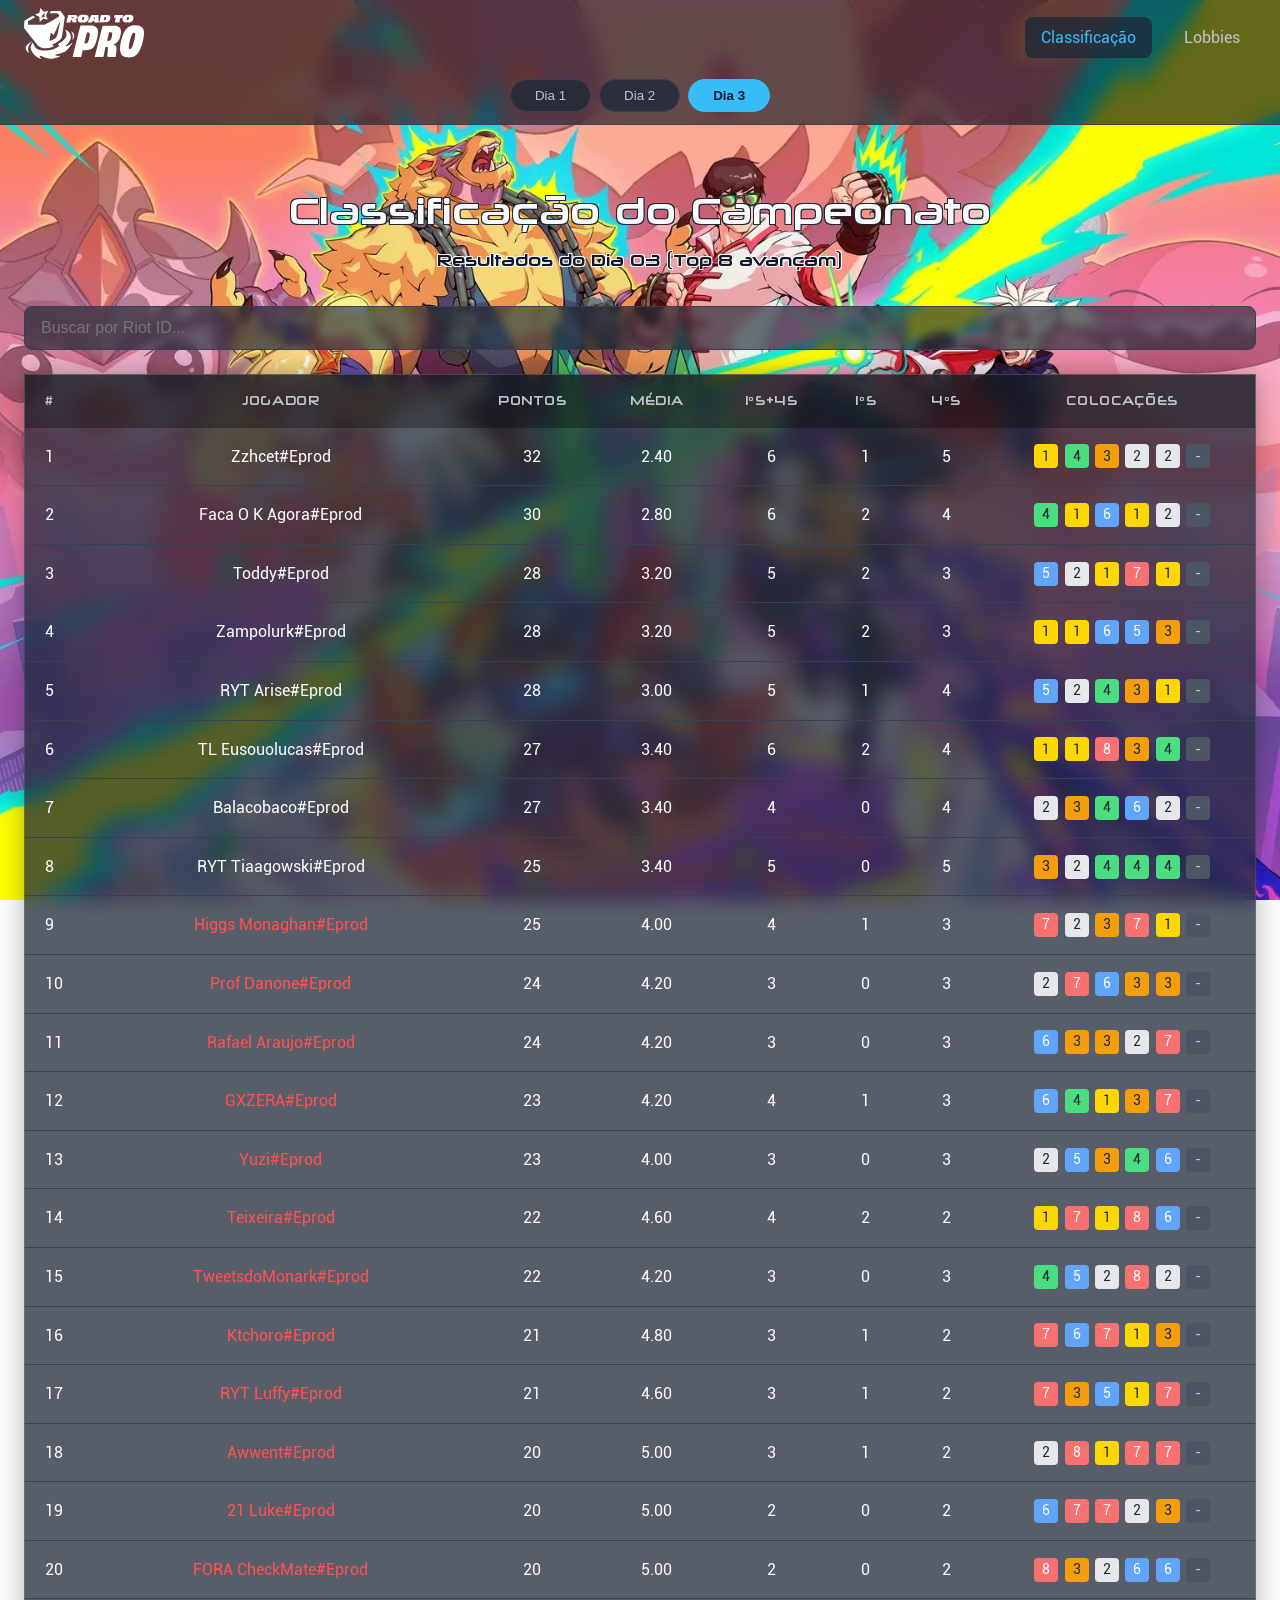
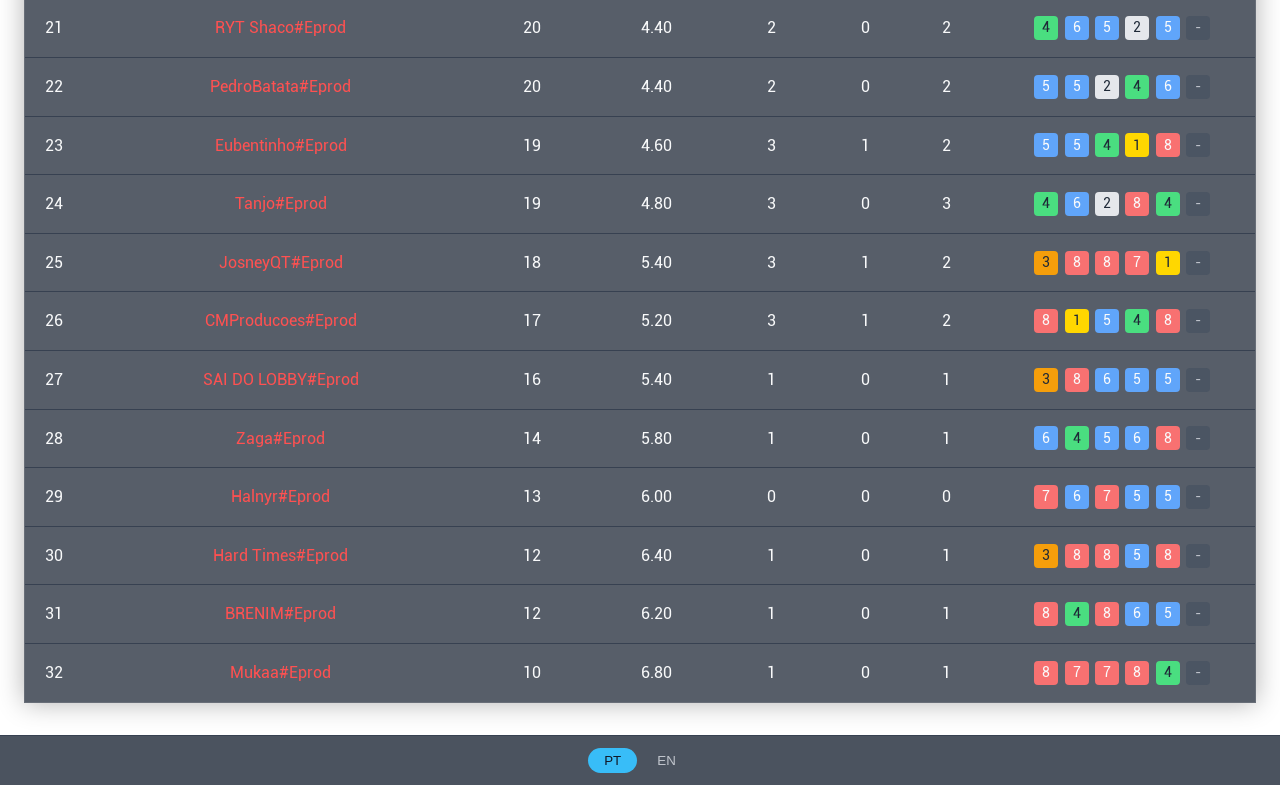
==== commit 6f4ce791: "data update" ====
--- a/index.html
+++ b/index.html
@@ -1 +1 @@
-<!doctype html><html lang="en"><head><meta charset="UTF-8"><meta name="viewport" content="width=device-width,initial-scale=1"><title>Road To Pro</title><link rel="icon" type="image/svg+xml" href="static/img/icon.svg"><script id="all-player-details-map" type="application/json">[{"21 luke#eprod":"5;21 luke#eprod;21 Luke#eprod;37;2.83;1;5;6;6;##3,2,1,6,3,2##A11,A11|B5,B5|C19,C19","agropescajacare#eprod":"132;agropescajacare#eprod;AGROPESCAJACARE#eprod;21;5.33;1;2;3;6;##7,4,1,7,7,6##A19,A19|B18,B18|C11,C11","ahristoteles#eprod":"150;ahristoteles#eprod;AHRISTOTELES#eprod;18;5.83;0;1;1;6;##7,7,2,7,7,5##A17,A17|B16,B16|C4,C4","aka carlos#eprod":"158;aka carlos#eprod;aka Carlos#eprod;16;5.83;0;2;2;6;##5,6,8,4,4,8##A14,A14|B15,B15|C1,C1","amorim#eprod":"177;amorim#eprod;Amorim#eprod;10;6.00;0;0;0;4;##7,5,7,5##A14,A14|B2,B2","anklam#eprod":"84;anklam#eprod;Anklam#eprod;27;4.33;0;4;4;6;##3,3,8,6,2,4##A4,A4|B17,B17|C7,C7","aquann#eprod":"152;aquann#eprod;Aquann#eprod;18;5.67;0;1;1;6;##3,7,5,6,8,5##A19,A19|B24,B24|C19,C19","aseyi#eprod":"144;aseyi#eprod;aSeyi#eprod;19;5.67;0;1;1;6;##8,6,2,5,7,6##A15,A15|B17,B17|C19,C19","aura galactus#eprod":"35;aura galactus#eprod;AURA Galactus#eprod;32;3.50;1;4;5;6;##7,5,3,2,1,3##A15,A15|B3,B3|C11,C11","aura law#eprod":"156;aura law#eprod;AURA Law#eprod;17;5.50;0;1;1;6;##5,5,4,7,7,5##A23,A23|B3,B3|C16,C16","awwent#eprod":"33;awwent#eprod;awwent#eprod;32;3.50;1;5;6;6;##4,2,3,3,8,1##A9,A9|B22,B22|C4,C4","aya#eprod":"79;aya#eprod;Aya#eprod;27;4.00;2;3;5;6;##5,1,5,1,8,4##A19,A19|B2,B2|C18,C18","bagrex#eprod":"62;bagrex#eprod;bagrex#eprod;29;3.83;0;5;5;6;##3,4,2,4,3,7##A2,A2|B7,B7|C11,C11","balacobaco#eprod":"17;balacobaco#eprod;balacobaco#eprod;34;3.17;2;4;6;6;##6,1,3,5,3,1##A4,A4|B9,B9|C16,C16","bat karlinha#eprod":"130;bat karlinha#eprod;Bat Karlinha#eprod;21;5.17;1;3;4;6;##8,4,4,6,8,1##A17,A17|B4,B4|C12,C12","bbs#eprod":"103;bbs#eprod;bbs#eprod;25;4.50;1;3;4;6;##3,1,5,8,4,6##A18,A18|B18,B18|C4,C4","bell o coelho#eprod":"146;bell o coelho#eprod;Bell o Coelho#eprod;19;5.67;0;1;1;6;##7,3,6,6,5,7##A3,A3|B14,B14|C9,C9","bet0#eprod":"47;bet0#eprod;bet0#eprod;31;3.67;0;4;4;6;##2,7,2,3,3,5##A20,A20|B8,B8|C5,C5","beto pjo#eprod":"147;beto pjo#eprod;Beto PJO#eprod;19;5.83;0;1;1;6;##6,3,6,6,6,8##A8,A8|B23,B23|C17,C17","bizola#eprod":"101;bizola#eprod;Bizola#eprod;25;4.67;1;3;4;6;##6,1,6,3,8,4##A14,A14|B15,B15|C14,C14","brenim#eprod":"14;brenim#eprod;BRENIM#eprod;34;3.17;3;4;7;6;##8,1,5,1,1,3##A8,A8|B22,B22|C10,C10","brn#eprod":"100;brn#eprod;brN#eprod;25;4.50;1;3;4;6;##8,3,5,4,6,1##A2,A2|B4,B4|C9,C9","caharu guardiam#eprod":"162;caharu guardiam#eprod;Caharu guardiam#eprod;12;6.00;0;1;1;4;##8,6,8,2##A20,A20|B14,B14","caomei#eprod":"138;caomei#eprod;caoMei#eprod;20;5.17;0;3;3;6;##7,4,8,3,4,5##A12,A12|B13,B13|C13,C13","chambinhoplays#eprod":"41;chambinhoplays#eprod;chambinhoplays#eprod;31;3.50;1;4;5;6;##1,4,2,5,7,2##A20,A20|B13,B13|C2,C2","ciena ree#eprod":"76;ciena ree#eprod;Ciena Ree#eprod;28;4.00;0;4;4;6;##5,3,4,3,2,7##A22,A22|B17,B17|C3,C3","cjayy#eprod":"163;cjayy#eprod;cjayy#eprod;12;6.00;0;1;1;4;##7,2,8,7##A8,A8|B24,B24","cmproducoes#eprod":"50;cmproducoes#eprod;CMProducoes#eprod;30;3.83;2;3;5;6;##2,5,8,1,6,1##A4,A4|B10,B10|C11,C11","cooper flagg#eprod":"55;cooper flagg#eprod;Cooper Flagg#eprod;30;4.00;1;3;4;6;##6,3,6,2,1,6##A20,A20|B9,B9|C12,C12","csant#eprod":"8;csant#eprod;CSant#eprod;35;3.00;2;5;7;6;##2,2,4,8,1,1##A15,A15|B14,B14|C15,C15","deafen#eprod":"136;deafen#eprod;Deafen#eprod;21;5.50;0;2;2;6;##6,7,7,3,3,7##A1,A1|B11,B11|C2,C2","dede#eprod":"63;dede#eprod;Dede#eprod;29;4.00;0;4;4;6;##6,2,2,4,2,8##A3,A3|B24,B24|C6,C6","delky#eprod":"168;delky#eprod;Delky#eprod;11;6.25;0;1;1;4;##8,2,7,8##A5,A5|B17,B17","dexmonstro#eprod":"151;dexmonstro#eprod;dexmonstro#eprod;18;5.50;0;1;1;6;##5,8,5,2,8,5##A13,A13|B17,B17|C11,C11","dfgdfgdfg#eprod":"154;dfgdfgdfg#eprod;dfgdfgdfg#eprod;17;5.67;0;3;3;6;##4,4,7,4,8,7##A6,A6|B3,B3|C13,C13","diegots#eprod":"98;diegots#eprod;Diegots#eprod;25;4.67;2;2;4;6;##1,7,5,7,7,1##A18,A18|B13,B13|C5,C5","dino55555#eprod":"139;dino55555#eprod;dino55555#eprod;20;5.33;0;1;1;6;##7,2,6,5,7,5##A7,A7|B21,B21|C12,C12","dolly#eprod":"106;dolly#eprod;Dolly#eProd;25;4.33;0;3;3;6;##5,8,5,4,2,2##A20,A20|B23,B23|C8,C8","dusk digs#eprod":"186;dusk digs#eprod;DUSK digs#eprod;8;6.33;0;1;1;3;##3,8,8##A8,A8|B9,B9","dusk smigle#eprod":"170;dusk smigle#eprod;DUSK Smigle#eprod;11;6.25;0;1;1;4;##7,8,3,7##A24,A24|B4,B4","el runirim#eprod":"135;el runirim#eprod;El Runirim#eprod;21;5.33;0;2;2;6;##3,5,7,8,6,3##A9,A9|B7,B7|C3,C3","entyy#eprod":"81;entyy#eprod;Entyy#eprod;27;4.33;2;2;4;6;##7,6,1,5,1,6##A23,A23|B24,B24|C14,C14","erith#eprod":"65;erith#eprod;erith#eprod;29;4.17;0;3;3;6;##3,2,6,6,6,2##A12,A12|B7,B7|C13,C13","erkol1#eprod":"127;erkol1#eprod;Erkol1#eprod;22;4.83;1;1;2;6;##7,1,5,5,5,6##A10,A10|B8,B8|C2,C2","eu tentei#eprod":"67;eu tentei#eprod;Eu tentei#eprod;28;4.17;2;3;5;6;##1,8,3,1,5,7##A14,A14|B5,B5|C5,C5","eubentinho#eprod":"73;eubentinho#eprod;eubentinho#eprod;28;3.83;1;3;4;6;##5,2,1,5,6,4##A10,A10|B14,B14|C12,C12","faca o k agora#eprod":"24;faca o k agora#eprod;Faca o K agora#eprod;33;3.50;2;4;6;6;##8,6,2,1,1,3##A12,A12|B18,B18|C2,C2","fastoitavo#eprod":"159;fastoitavo#eprod;FastOitavo#eprod;16;5.60;0;1;1;5;##2,8,6,5,7##A16,A16|B20,B20|C20,C20","felipe#eprod":"190;felipe#eprod;Felipe#eprod;5;7.75;0;0;0;4;##8,7,8,8##A16,A16|B6,B6","fell#eprod":"187;fell#eprod;Fell#eprod;8;6.75;0;0;0;4;##5,6,8,8##A7,A7|B8,B8","fernando#eprod":"134;fernando#eprod;Fernando#eprod;21;5.17;1;1;2;6;##5,6,5,1,8,6##A4,A4|B6,B6|C9,C9","finger#eprod":"141;finger#eprod;finger#eprod;19;5.50;0;2;2;6;##4,2,7,7,8,5##A14,A14|B1,B1|C6,C6","fora checkmate#eprod":"13;fora checkmate#eprod;FORA CheckMate#eprod;35;2.83;2;4;6;6;##1,2,1,3,5,5##A24,A24|B9,B9|C1,C1","fora murilo#eprod":"118;fora murilo#eprod;FORA Murilo#eprod;23;4.83;0;2;2;6;##2,8,2,7,5,5##A23,A23|B2,B2|C17,C17","four cuia#eprod":"77;four cuia#eprod;FOUR cuia#eprod;28;4.17;0;3;3;6;##7,6,3,2,5,2##A13,A13|B18,B18|C3,C3","four vakio#eprod":"21;four vakio#eprod;FOUR vakio#eprod;33;3.33;3;4;7;6;##6,1,7,4,1,1##A9,A9|B13,B13|C20,C20","fracthal#eprod":"58;fracthal#eprod;Fracthal#eProd;29;4.00;2;4;6;6;##8,3,7,1,4,1##A13,A13|B14,B14|C7,C7","frey#eprod":"64;frey#eprod;frey#eprod;29;3.83;0;4;4;6;##7,5,4,2,3,2##A11,A11|B1,B1|C4,C4","fsn#eprod":"82;fsn#eprod;fsn#eprod;27;4.33;1;3;4;6;##3,1,6,5,8,3##A16,A16|B16,B16|C17,C17","gabrielmsh#eprod":"149;gabrielmsh#eprod;Gabrielmsh#eprod;18;5.83;0;2;2;6;##6,7,4,3,8,7##A23,A23|B24,B24|C10,C10","gabu#eprod":"185;gabu#eprod;Gabu#eprod;9;6.75;0;0;0;4;##6,6,8,7##A17,A17|B5,B5","gabymar10#eprod":"80;gabymar10#eprod;gabymar10#eprod;27;4.00;1;4;5;6;##4,1,2,4,5,8##A15,A15|B9,B9|C11,C11","ganga#eprod":"167;ganga#eprod;ganga#eprod;12;5.50;0;1;1;4;##5,4,6,7##A21,A21|B10,B10|C7,C7","geladeira verde#eprod":"184;geladeira verde#eprod;Geladeira Verde#eprod;9;6.75;0;0;0;4;##7,7,6,7##A4,A4|B22,B22","ggairo#eprod":"192;ggairo#eprod;Ggairo#eprod;4;8.00;0;0;0;4;##8,8,8,8##A9,A9|B2,B2","god 0f legends#eprod":"155;god 0f legends#eprod;God 0f Legends#eprod;17;6.00;0;2;2;6;##8,4,3,8,6,7##A11,A11|B24,B24|C6,C6","guga#eprod":"39;guga#eprod;Guga#eprod;31;3.67;2;4;6;6;##6,8,4,1,1,2##A10,A10|B20,B20|C9,C9","gulas#eprod":"126;gulas#eprod;Gulas#eprod;22;5.00;0;3;3;6;##7,3,4,3,8,5##A16,A16|B21,B21|C8,C8","gunnzzz#eprod":"97;gunnzzz#eprod;GunnzZZ#eprod;25;4.67;2;3;5;6;##1,7,7,1,4,8##A11,A11|B9,B9|C9,C9","gusss#eprod":"120;gusss#eprod;gusss#eprod;23;5.00;0;2;2;6;##6,2,5,3,8,6##A19,A19|B14,B14|C1,C1","gwibbie#eprod":"25;gwibbie#eprod;Gwibbie#eprod;33;3.00;2;4;6;6;##1,5,5,4,2,1##A7,A7|B21,B21|C19,C19","gxzera#eprod":"54;gxzera#eprod;gXZERA#eprod;30;3.67;1;3;4;6;##5,6,3,5,2,1##A8,A8|B10,B10|C2,C2","hackerman#eprod":"137;hackerman#eprod;hackerman#eprod;20;5.33;1;2;3;6;##1,7,4,7,5,8##A8,A8|B6,B6|C12,C12","halnyr#eprod":"23;halnyr#eprod;Halnyr#eprod;33;3.50;2;4;6;6;##7,8,1,2,1,2##A6,A6|B11,B11|C17,C17","hard times#eprod":"40;hard times#eprod;Hard Times#eprod;31;3.50;1;5;6;6;##4,8,1,2,2,4##A22,A22|B7,B7|C11,C11","harzee#eprod":"125;harzee#eprod;Harzee#eprod;22;4.83;0;3;3;6;##2,5,8,4,4,6##A21,A21|B18,B18|C20,C20","hatty#eprod":"133;hatty#eprod;Hatty#eprod;21;5.00;1;2;3;6;##4,5,8,1,5,7##A13,A13|B4,B4|C19,C19","higgs monaghan#eprod":"4;higgs monaghan#eprod;Higgs Monaghan#eprod;37;2.50;3;4;7;6;##2,1,5,5,1,1##A13,A13|B5,B5|C13,C13","hotta#eprod":"140;hotta#eprod;Hotta#eprod;19;5.50;1;1;2;6;##5,6,8,1,5,8##A9,A9|B11,B11|C4,C4","hugo#eprod":"7;hugo#eprod;Hugo#eprod;36;2.67;1;6;7;6;##2,4,4,3,2,1##A14,A14|B23,B23|C10,C10","i love asmv#eprod":"119;i love asmv#eprod;I love asmv#eprod;23;4.83;0;2;2;6;##7,5,2,2,8,5##A20,A20|B6,B6|C20,C20","i wish u roses#eprod":"166;i wish u roses#eprod;I wish u roses#eprod;12;5.75;0;1;1;4;##6,6,4,7##A24,A24|B9,B9","impagnat#eprod":"116;impagnat#eprod;ImpagnaT#eprod;23;4.67;0;4;4;6;##4,4,7,3,6,4##A8,A8|B5,B5|C1,C1","jaimejaime#eprod":"29;jaimejaime#eprod;Jaimejaime#eprod;33;3.17;1;4;5;6;##1,3,3,2,5,5##A6,A6|B12,B12|C7,C7","jinnai#eprod":"107;jinnai#eprod;Jinnai#eprod;25;4.33;0;3;3;6;##2,7,3,4,5,5##A3,A3|B20,B20|C18,C18","jogo nu de nunu#eprod":"113;jogo nu de nunu#eprod;Jogo Nu de Nunu#eprod;24;4.83;0;3;3;6;##2,6,7,2,4,8##A2,A2|B23,B23|C10,C10","josneyqt#eprod":"1;josneyqt#eprod;JosneyQT#eprod;40;2.17;2;5;7;6;##2,1,5,1,2,2##A7,A7|B3,B3|C5,C5","juann#eprod":"111;juann#eprod;juann#eprod;24;4.83;1;3;4;6;##8,3,1,6,4,7##A21,A21|B20,B20|C18,C18","just pray#eprod":"90;just pray#eprod;just pray#eprod;26;4.17;1;4;5;6;##1,3,4,8,5,4##A12,A12|B13,B13|C10,C10","kaya maslevante#eprod":"173;kaya maslevante#eprod;Kaya MasLevante#eprod;11;6.00;0;1;1;4;##4,6,8,6##A21,A21|B1,B1","keochi#eprod":"160;keochi#eprod;Keochi#eprod;12;6.00;1;1;2;4;##7,8,1,8##A2,A2|B12,B12","kgb final#eprod":"189;kgb final#eprod;KGB Final#eprod;6;7.50;0;0;0;4;##8,7,8,7##A14,A14|B7,B7","khold#eprod":"93;khold#eprod;khold#eprod;26;4.33;0;4;4;6;##7,2,4,3,4,6##A1,A1|B18,B18|C17,C17","killua#eprod":"123;killua#eprod;Killua#eprod;22;4.83;1;3;4;6;##5,8,4,4,7,1##A18,A18|B22,B22|C17,C17","koala esbelto#eprod":"19;koala esbelto#eprod;koala esbelto#eprod;34;3.17;1;4;5;6;##5,6,2,2,1,3##A3,A3|B5,B5|C4,C4","kone#eprod":"52;kone#eprod;Kone#eprod;30;3.83;1;4;5;6;##4,1,2,6,7,3##A24,A24|B15,B15|C7,C7","ktchoro#eprod":"22;ktchoro#eprod;ktchoro#eprod;33;3.17;2;5;7;6;##4,3,1,4,1,6##A1,A1|B6,B6|C16,C16","lamy#eprod":"180;lamy#eprod;Lamy#eprod;9;6.25;0;1;1;4;##4,5,8,8##A12,A12|B3,B3","lawlblade#eprod":"48;lawlblade#eprod;lawlblade#eprod;30;3.83;2;4;6;6;##1,4,8,1,2,7##A3,A3|B21,B21|C17,C17","life#eprod":"109;life#eprod;Life#eprod;25;4.50;0;2;2;6;##2,3,6,6,5,5##A11,A11|B6,B6|C14,C14","lins#eprod":"104;lins#eprod;Lins#eprod;25;4.83;1;2;3;6;##1,2,6,7,7,6##A23,A23|B8,B8|C13,C13","little coutto#eprod":"176;little coutto#eprod;Little Coutto#eprod;10;6.25;0;0;0;4;##6,8,6,5##A11,A11|B19,B19","little dezo#eprod":"115;little dezo#eprod;Little Dezo#eprod;24;4.83;0;3;3;6;##6,7,2,4,3,7##A15,A15|B19,B19|C1,C1","littlegoose#eprod":"18;littlegoose#eprod;Littlegoose#eprod;34;3.17;1;4;5;6;##2,5,1,2,7,2##A24,A24|B22,B22|C10,C10","lubagod#eprod":"157;lubagod#eprod;LubaGOD#eprod;16;4.75;1;1;2;4;##6,1,5,7##A22,A22|B20,B20|C16,C16","luk3p3dr0#eprod":"175;luk3p3dr0#eprod;Luk3p3dr0#eprod;10;6.00;0;1;1;4;##8,7,5,4##A6,A6|B10,B10","lukin#eprod":"88;lukin#eprod;lukin#eprod;26;4.67;2;3;5;6;##8,3,1,7,1,8##A23,A23|B21,B21|C8,C8","lwken#eprod":"95;lwken#eprod;Lwken#eprod;26;4.33;0;3;3;6;##2,5,6,7,2,4##A8,A8|B12,B12|C13,C13","madiba#eprod":"172;madiba#eprod;MADIBA#eprod;11;5.75;0;1;1;4;##8,6,4,5##A18,A18|B15,B15","majorana#eprod":"56;majorana#eprod;Majorana#eprod;30;3.67;0;4;4;6;##4,2,2,5,2,7##A20,A20|B3,B3|C14,C14","manuu#eprod":"69;manuu#eprod;manuu#eprod;28;3.83;0;5;5;6;##2,6,4,4,4,3##A6,A6|B2,B2|C19,C19","matiaxx#eprod":"129;matiaxx#eprod;Matiaxx#eprod;22;4.83;0;2;2;6;##6,4,6,5,5,3##A7,A7|B18,B18|C15,C15","matt7x#eprod":"191;matt7x#eprod;Matt7x#eprod;4;6.50;0;0;0;2;##5,8##A15,A15|B20,B20","maxdenki#eprod":"46;maxdenki#eprod;MaxDenki#eprod;31;3.83;0;4;4;6;##2,3,7,2,2,7##A9,A9|B24,B24|C4,C4","mercurio#eprod":"89;mercurio#eprod;mercurio#eprod;26;4.50;2;3;5;6;##4,8,1,1,6,7##A7,A7|B23,B23|C16,C16","moonhyung#eprod":"110;moonhyung#eprod;MoonHyung#eprod;24;4.83;2;2;4;6;##5,8,7,1,7,1##A12,A12|B15,B15|C14,C14","msk#eprod":"128;msk#eprod;msK#eprod;22;4.83;0;2;2;6;##5,4,6,2,7,5##A24,A24|B13,B13|C15,C15","mukaa#eprod":"2;mukaa#eprod;mukaa#eprod;39;2.33;2;6;8;6;##4,2,3,1,3,1##A4,A4|B16,B16|C8,C8","nadson ferinha#eprod":"83;nadson ferinha#eprod;Nadson Ferinha#eprod;27;4.17;0;4;4;6;##3,4,2,8,5,3##A23,A23|B21,B21|C6,C6","nassinho#eprod":"74;nassinho#eprod;Nassinho#eprod;28;4.33;1;3;4;6;##3,3,6,1,7,6##A14,A14|B24,B24|C8,C8","niihii#eprod":"153;niihii#eprod;NiihiI#eprod;18;5.50;0;1;1;6;##3,5,8,5,5,7##A17,A17|B12,B12|C20,C20","nike 12mola#eprod":"30;nike 12mola#eprod;Nike 12Mola#eprod;32;3.50;3;4;7;6;##1,6,1,1,4,8##A19,A19|B17,B17|C3,C3","nineteen#eprod":"164;nineteen#eprod;Nineteen#eprod;12;5.75;0;1;1;4;##6,7,4,6##A2,A2|B12,B12","ninja#eprod":"49;ninja#eprod;Ninja#eprod;30;3.67;1;5;6;6;##1,4,2,8,4,3##A9,A9|B1,B1|C12,C12","nist#eprod":"102;nist#eprod;Nist#eprod;25;4.67;1;3;4;6;##8,4,1,6,3,6##A22,A22|B8,B8|C10,C10","nitos#eprod":"122;nitos#eprod;Nitos#eprod;23;5.00;0;2;2;6;##5,6,3,7,3,6##A16,A16|B17,B17|C18,C18","ntd allanzim#eprod":"143;ntd allanzim#eprod;NTD Allanzim#eprod;19;5.83;0;1;1;6;##8,6,2,7,6,6##A1,A1|B23,B23|C5,C5","o vasco#eprod":"38;o vasco#eprod;O vasco#eprod;31;3.83;3;3;6;6;##1,6,8,1,1,6##A22,A22|B19,B19|C7,C7","odyceuz#eprod":"161;odyceuz#eprod;Odyceuz#eprod;12;6.00;0;1;1;4;##8,7,7,2##A10,A10|B8,B8","orakid#eprod":"121;orakid#eprod;OrakiD#eprod;23;4.83;0;2;2;6;##6,5,4,6,6,2##A16,A16|B16,B16|C14,C14","pedrobatata#eprod":"6;pedrobatata#eprod;PedroBatata#eprod;36;2.67;3;4;7;6;##3,5,5,1,1,1##A6,A6|B1,B1|C3,C3","pedrocabana#eprod":"43;pedrocabana#eprod;PedroCabana#eprod;31;3.67;1;4;5;6;##3,3,1,3,7,5##A24,A24|B4,B4|C9,C9","peu#eprod":"57;peu#eprod;peu#eprod;30;3.67;0;4;4;6;##6,2,2,5,4,3##A6,A6|B4,B4|C5,C5","pinho#eprod":"169;pinho#eprod;Pinho#eprod;11;6.25;0;1;1;4;##8,8,6,3##A4,A4|B3,B3","plim plim plim#eprod":"174;plim plim plim#eprod;PLIM PLIM PLIM#eprod;10;6.50;0;1;1;4;##7,3,8,8##A18,A18|B23,B23","plotka#eprod":"87;plotka#eprod;Plotka#eprod;27;4.50;1;2;3;6;##6,1,2,6,6,6##A5,A5|B11,B11|C15,C15","polo#eprod":"10;polo#eprod;polo#eprod;35;3.00;2;5;7;6;##1,4,6,3,1,3##A10,A10|B2,B2|C1,C1","poloi#eprod":"108;poloi#eprod;Poloi#eprod;25;4.50;0;3;3;6;##2,7,4,5,3,6##A22,A22|B11,B11|C6,C6","prof danone#eprod":"37;prof danone#eprod;Prof Danone#eprod;32;3.50;0;4;4;6;##3,6,3,5,2,2##A10,A10|B1,B1|C16,C16","qiyana 2005#eprod":"71;qiyana 2005#eprod;qiyana 2005#eprod;28;4.33;1;3;4;6;##6,2,1,7,3,7##A21,A21|B15,B15|C12,C12","rhayga#eprod":"94;rhayga#eprod;Rhayga#eprod;26;4.00;0;4;4;6;##4,5,3,3,4,5##A18,A18|B6,B6|C2,C2","ribeirinho002#eprod":"59;ribeirinho002#eprod;ribeirinho002#eprod;29;3.67;2;4;6;6;##5,1,4,7,1,4##A6,A6|B19,B19|C5,C5","rickas#eprod":"34;rickas#eprod;Rickas#eprod;32;3.50;1;5;6;6;##1,4,2,8,3,3##A4,A4|B22,B22|C13,C13","rizeer#eprod":"28;rizeer#eprod;Rizeer#eprod;33;3.17;1;5;6;6;##3,1,5,4,3,3##A3,A3|B11,B11|C9,C9","roca#eprod":"26;roca#eprod;Roca#eprod;33;3.00;1;5;6;6;##5,2,4,1,4,2##A2,A2|B8,B8|C1,C1","rod rod rod#eprod":"12;rod rod rod#eprod;rod rod rod#eprod;35;2.83;2;4;6;6;##3,5,5,2,1,1##A22,A22|B16,B16|C6,C6","roqueiyasuo03#eprod":"60;roqueiyasuo03#eprod;Roqueiyasuo03#eprod;29;4.00;1;4;5;6;##7,2,7,3,1,4##A22,A22|B12,B12|C19,C19","ryt arise#eprod":"36;ryt arise#eprod;RYT Arise#eprod;32;3.67;0;5;5;6;##3,3,2,3,3,8##A7,A7|B20,B20|C14,C14","ryt cecelo#eprod":"86;ryt cecelo#eprod;RYT cecelo#eprod;27;4.17;0;4;4;6;##2,3,3,5,8,4##A5,A5|B23,B23|C15,C15","ryt dois#eprod":"9;ryt dois#eprod;RYT dois#eprod;35;3.00;2;5;7;6;##4,1,7,2,1,3##A11,A11|B4,B4|C18,C18","ryt hardpuzzle#eprod":"91;ryt hardpuzzle#eprod;RYT Hardpuzzle#eprod;26;4.33;1;3;4;6;##1,2,4,5,8,6##A17,A17|B7,B7|C3,C3","ryt kleitoniud#eprod":"3;ryt kleitoniud#eprod;RYT KLEITONIUD#eprod;38;2.50;1;6;7;6;##3,4,1,3,2,2##A15,A15|B16,B16|C12,C12","ryt morta0#eprod":"20;ryt morta0#eprod;RYT Morta0#eprod;34;3.17;0;5;5;6;##6,2,4,3,2,2##A13,A13|B10,B10|C20,C20","ryt vladimin#eprod":"78;ryt vladimin#eprod;RYT Vladimin#eprod;27;4.17;2;3;5;6;##7,7,1,1,5,4##A21,A21|B13,B13|C8,C8","sage#eprod":"92;sage#eprod;SAGE#eprod;26;4.17;1;3;4;6;##4,5,5,1,2,8##A19,A19|B7,B7|C18,C18","shirou1#eprod":"11;shirou1#eprod;Shirou1#eprod;35;3.00;2;5;7;6;##3,1,1,3,6,4##A20,A20|B19,B19|C2,C2","snowball#eprod":"124;snowball#eprod;Snowball#eprod;22;5.00;0;3;3;6;##4,4,6,7,7,2##A16,A16|B11,B11|C18,C18","splayzer#eprod":"105;splayzer#eprod;SPLAYZER#eprod;25;4.67;1;2;3;6;##1,5,7,6,2,7##A5,A5|B18,B18|C15,C15","sukesvs#eprod":"148;sukesvs#eprod;Sukesvs#eprod;18;5.67;0;2;2;6;##4,5,7,2,8,8##A2,A2|B19,B19|C5,C5","talking in 2x#eprod":"145;talking in 2x#eprod;Talking in 2x#eprod;19;5.50;0;1;1;6;##3,8,5,6,6,5##A21,A21|B19,B19|C10,C10","tanjo#eprod":"31;tanjo#eprod;Tanjo#eprod;32;3.17;1;6;7;6;##1,4,3,4,3,4##A13,A13|B8,B8|C17,C17","teixeira#eprod":"45;teixeira#eprod;Teixeira#eprod;31;3.67;0;5;5;6;##7,4,3,3,3,2##A5,A5|B7,B7|C7,C7","teteuso10#eprod":"51;teteuso10#eprod;Teteuso10#eprod;30;3.67;1;4;5;6;##1,2,7,5,4,3##A16,A16|B6,B6|C14,C14","tft dezio#eprod":"142;tft dezio#eprod;tft dezio#eprod;19;5.50;0;2;2;6;##5,8,3,4,6,7##A5,A5|B14,B14|C8,C8","tft sty#eprod":"66;tft sty#eprod;TFT Sty#eprod;28;4.00;2;4;6;6;##1,1,6,4,4,8##A2,A2|B1,B1|C15,C15","tftnimm#eprod":"42;tftnimm#eprod;TFTNimm#eprod;31;3.67;1;4;5;6;##2,3,1,6,6,4##A10,A10|B3,B3|C20,C20","the majjor#eprod":"117;the majjor#eprod;The Majjor#eprod;23;5.00;1;2;3;6;##5,6,2,1,8,8##A11,A11|B12,B12|C2,C2","tiakon#eprod":"114;tiakon#eprod;Tiakon#eprod;24;4.67;0;3;3;6;##8,5,3,6,4,2##A3,A3|B13,B13|C11,C11","tl eusouolucas#eprod":"15;tl eusouolucas#eprod;TL eusouolucas#eprod;34;3.17;3;4;7;6;##1,1,1,6,6,4##A21,A21|B2,B2|C4,C4","tobsss#eprod":"182;tobsss#eprod;Tobsss#eprod;9;6.50;0;0;0;4;##5,8,7,6##A1,A1|B10,B10","tomas andre#eprod":"44;tomas andre#eprod;Tomas Andre#eprod;31;3.33;0;5;5;6;##2,3,5,4,2,4##A19,A19|B12,B12|C9,C9","tonixpbr#eprod":"112;tonixpbr#eprod;tonixpbr#eprod;24;4.67;0;4;4;6;##4,6,3,8,4,3##A5,A5|B15,B15|C16,C16","tossan#eprod":"99;tossan#eprod;Tossan#eprod;25;4.67;1;3;4;6;##1,4,7,2,6,8##A1,A1|B20,B20|C19,C19","trebornac#eprod":"178;trebornac#eprod;Trebornac#eprod;9;6.00;0;1;1;3;##3,7,8##A5,A5|B16,B16","tweetsdomonark#eprod":"68;tweetsdomonark#eprod;TweetsdoMonark#eprod;28;3.83;1;4;5;6;##2,5,4,4,7,1##A1,A1|B5,B5|C1,C1","up most#eprod":"85;up most#eprod;UP Most#eprod;27;4.17;0;4;4;6;##2,3,3,8,5,4##A17,A17|B11,B11|C16,C16","vegas#eprod":"72;vegas#eprod;Vegas#eprod;28;4.00;1;3;4;6;##1,3,5,2,5,8##A15,A15|B15,B15|C13,C13","vinicim#eprod":"61;vinicim#eprod;vinicim#eprod;29;4.00;1;4;5;6;##2,1,6,8,3,4##A12,A12|B4,B4|C3,C3","vn benites#eprod":"70;vn benites#eprod;vn Benites#eprod;28;4.33;1;3;4;6;##7,7,3,2,6,1##A9,A9|B21,B21|C18,C18","vtm vegan#eprod":"131;vtm vegan#eprod;VTM Vegan#eprod;21;5.33;1;2;3;6;##8,8,1,3,7,5##A19,A19|B1,B1|C3,C3","wandstyle#eprod":"188;wandstyle#eprod;WandStyle#eprod;7;7.25;0;0;0;4;##8,7,6,8##A24,A24|B5,B5","wesy#eprod":"171;wesy#eprod;wesy#eprod;11;6.00;0;1;1;4;##6,7,7,4##A12,A12|B16,B16","xolas#eprod":"96;xolas#eprod;xolas#eprod;26;4.50;0;3;3;6;##2,2,6,4,6,7##A18,A18|B17,B17|C7,C7","xovinixo#eprod":"75;xovinixo#eprod;XoViniXo#eprod;28;4.33;0;4;4;6;##3,7,3,8,3,2##A13,A13|B19,B19|C15,C15","xpgod#eprod":"16;xpgod#eprod;xpGOD#eprod;34;3.17;2;5;7;6;##3,1,1,8,4,2##A1,A1|B10,B10|C6,C6","yukiotft#eprod":"179;yukiotft#eprod;YukioTFT#eprod;9;6.25;0;1;1;4;##4,8,8,5##A3,A3|B22,B22","yuzi#eprod":"53;yuzi#eprod;yuzi#eprod;30;3.50;0;5;5;6;##4,5,3,2,4,3##A10,A10|B2,B2|C8,C8","zaga#eprod":"27;zaga#eprod;Zaga#eprod;33;3.33;1;5;6;6;##4,1,2,7,3,3##A23,A23|B14,B14|C20,C20","zantziin#eprod":"183;zantziin#eprod;Zantziin#eprod;9;6.50;0;0;0;4;##5,8,7,6##A17,A17|B21,B21","zender#eprod":"32;zender#eprod;ZenDer#eprod;32;3.33;1;5;6;6;##4,1,2,2,7,4##A17,A17|B10,B10|C6,C6","zexy bobomb#eprod":"165;zexy bobomb#eprod;Zexy BobOmb#eprod;12;5.75;0;1;1;4;##6,4,7,6##A18,A18|B22,B22","zrazy#eprod":"181;zrazy#eprod;zrazy#eprod;9;6.50;0;0;0;4;##8,7,5,6##A7,A7|B9,B9"},{"21 luke#eprod":"16;21 luke#eprod;21 Luke#eprod;31;3.50;1;3;4;6;##6,2,2,1,5,5##A3,A3|B8,B8|C8,C8","ai ce toma#eprod":"75;ai ce toma#eprod;AI CE TOMA#eprod;12;6.00;0;1;1;4;##3,8,6,7##A10,A10|B2,B2","arcanine#eprod":"47;arcanine#eprod;Arcanine#eprod;25;4.50;1;2;3;6;##3,1,6,7,5,5##A9,A9|B10,B10|C4,C4","aura galactus#eprod":"86;aura galactus#eprod;AURA Galactus#eprod;7;7.00;0;1;1;4;##8,4,8,8##A10,A10|B8,B8","awwent#eprod":"11;awwent#eprod;awwent#eprod;31;3.50;2;4;6;6;##4,1,8,5,2,1##A7,A7|B10,B10|C5,C5","aya#eprod":"44;aya#eprod;Aya#eprod;25;4.50;1;3;4;6;##1,8,4,7,5,2##A8,A8|B1,B1|C2,C2","bagrex#eprod":"67;bagrex#eprod;bagrex#eprod;19;5.50;0;2;2;6;##7,3,6,4,8,5##A8,A8|B11,B11|C6,C6","balacobaco#eprod":"29;balacobaco#eprod;balacobaco#eprod;29;3.83;0;5;5;6;##4,2,4,3,7,3##A8,A8|B4,B4|C1,C1","bet0#eprod":"52;bet0#eprod;bet0#eprod;24;4.83;0;3;3;6;##6,2,8,4,6,3##A1,A1|B7,B7|C3,C3","brenim#eprod":"21;brenim#eprod;BRENIM#eprod;30;3.83;0;4;4;6;##2,3,6,6,2,4##A10,A10|B9,B9|C1,C1","chambinhoplays#eprod":"85;chambinhoplays#eprod;chambinhoplays#eprod;7;7.00;0;1;1;4;##8,8,8,4##A9,A9|B1,B1","ciena ree#eprod":"69;ciena ree#eprod;Ciena Ree#eprod;19;5.67;0;1;1;6;##2,8,5,6,6,7##A1,A1|B4,B4|C8,C8","cmproducoes#eprod":"27;cmproducoes#eprod;CMProducoes#eprod;29;3.83;1;4;5;6;##3,5,3,7,4,1##A5,A5|B11,B11|C7,C7","cooper flagg#eprod":"36;cooper flagg#eprod;Cooper Flagg#eprod;28;4.00;2;2;4;6;##1,5,1,6,6,5##A3,A3|B8,B8|C5,C5","csant#eprod":"80;csant#eprod;CSant#eprod;10;6.25;0;1;1;4;##4,8,7,6##A4,A4|B1,B1","dede#eprod":"66;dede#eprod;Dede#eprod;19;5.50;0;2;2;6;##8,3,5,7,6,4##A2,A2|B7,B7|C2,C2","dobz#eprod":"32;dobz#eprod;DobZ#eprod;29;4.00;0;4;4;6;##2,2,3,7,6,4##A7,A7|B9,B9|C4,C4","eubentinho#eprod":"33;eubentinho#eprod;eubentinho#eprod;29;3.67;0;4;4;6;##5,5,3,3,2,4##A10,A10|B10,B10|C7,C7","faca o k agora#eprod":"14;faca o k agora#eprod;Faca o K agora#eprod;31;3.50;1;4;5;6;##2,4,5,6,3,1##A5,A5|B5,B5|C3,C3","fora checkmate#eprod":"19;fora checkmate#eprod;FORA CheckMate#eprod;30;3.50;1;3;4;6;##5,5,3,2,1,5##A2,A2|B5,B5|C7,C7","four cuia#eprod":"31;four cuia#eprod;FOUR cuia#eprod;29;4.00;1;3;4;6;##5,7,2,3,6,1##A8,A8|B7,B7|C1,C1","four koke#eprod":"40;four koke#eprod;FOUR koke#eprod;27;4.33;0;4;4;6;##3,4,7,3,2,7##A8,A8|B3,B3|C2,C2","four vakio#eprod":"30;four vakio#eprod;FOUR vakio#eprod;29;4.17;1;3;4;6;##2,2,6,1,7,7##A2,A2|B7,B7|C9,C9","fracthal#eprod":"76;fracthal#eprod;Fracthal#eProd;12;6.00;0;1;1;4;##6,7,3,8##A10,A10|B7,B7","frey#eprod":"83;frey#eprod;frey#eprod;10;6.25;0;0;0;4;##5,7,7,6##A11,A11|B10,B10","gabymar10#eprod":"71;gabymar10#eprod;gabymar10#eprod;15;6.33;0;1;1;6;##5,2,8,8,7,8##A5,A5|B2,B2|C3,C3","guga#eprod":"81;guga#eprod;Guga#eprod;10;6.25;0;0;0;4;##7,6,7,5##A10,A10|B8,B8","gwibbie#eprod":"88;gwibbie#eprod;Gwibbie#eprod;6;7.00;0;0;0;3;##8,6,7##A8,A8|B5,B5","gxzera#eprod":"35;gxzera#eprod;gXZERA#eprod;28;3.83;1;4;5;6;##6,4,5,1,4,3##A2,A2|B6,B6|C9,C9","halloweens1#eprod":"54;halloweens1#eprod;halloweens1#eprod;23;4.67;1;3;4;6;##5,4,8,4,1,6##A3,A3|B3,B3|C9,C9","halnyr#eprod":"15;halnyr#eprod;Halnyr#eprod;31;3.33;1;4;5;6;##5,2,1,3,5,4##A4,A4|B1,B1|C9,C9","hard times#eprod":"12;hard times#eprod;Hard Times#eprod;31;3.83;1;4;5;6;##1,2,3,7,8,2##A6,A6|B3,B3|C4,C4","higgs monaghan#eprod":"17;higgs monaghan#eprod;Higgs Monaghan#eprod;30;3.67;2;4;6;6;##1,5,1,4,3,8##A4,A4|B6,B6|C7,C7","hsk#eprod":"23;hsk#eprod;hsk#eprod;29;4.17;1;4;5;6;##8,1,8,3,3,2##A1,A1|B6,B6|C1,C1","hugo#eprod":"79;hugo#eprod;Hugo#eprod;10;5.00;0;1;1;3;##5,4,6##A1,A1|B5,B5","jaimejaime#eprod":"56;jaimejaime#eprod;Jaimejaime#eprod;23;5.17;1;2;3;6;##6,1,6,8,2,8##A4,A4|B1,B1|C8,C8","josneyqt#eprod":"39;josneyqt#eprod;JosneyQT#eprod;27;3.83;1;3;4;6;##3,5,4,1,5,5##A6,A6|B9,B9|C1,C1","koala esbelto#eprod":"77;koala esbelto#eprod;koala esbelto#eprod;12;6.00;0;0;0;4;##6,6,6,6##A5,A5|B3,B3","kone#eprod":"84;kone#eprod;Kone#eprod;9;5.33;0;1;1;3;##7,4,5##A6,A6|B3,B3","ktchoro#eprod":"4;ktchoro#eprod;ktchoro#eprod;38;2.33;2;6;8;6;##4,2,1,1,2,4##A10,A10|B3,B3|C3,C3","lawlblade#eprod":"46;lawlblade#eprod;lawlblade#eprod;25;4.33;0;4;4;6;##8,3,2,5,4,4##A4,A4|B6,B6|C8,C8","littlegoose#eprod":"62;littlegoose#eprod;Littlegoose#eprod;21;5.17;0;2;2;6;##6,6,2,5,4,8##A6,A6|B4,B4|C2,C2","majorana#eprod":"63;majorana#eprod;Majorana#eprod;21;4.83;0;2;2;6;##4,5,3,7,5,5##A1,A1|B4,B4|C3,C3","manuu#eprod":"50;manuu#eprod;manuu#eprod;24;4.33;0;4;4;6;##4,4,4,6,3,5##A9,A9|B7,B7|C9,C9","maxdenki#eprod":"41;maxdenki#eprod;MaxDenki#eprod;27;4.00;0;4;4;6;##4,5,3,6,2,4##A11,A11|B2,B2|C6,C6","midoriya#eprod":"59;midoriya#eprod;Midoriya#eprod;22;5.33;1;2;3;6;##7,6,1,8,3,7##A9,A9|B10,B10|C6,C6","mukaa#eprod":"10;mukaa#eprod;mukaa#eprod;32;3.33;2;4;6;6;##7,1,4,1,5,2##A5,A5|B10,B10|C6,C6","nike 12mola#eprod":"45;nike 12mola#eprod;Nike 12Mola#eprod;25;4.67;1;3;4;6;##2,6,1,4,8,7##A3,A3|B9,B9|C3,C3","ninja#eprod":"48;ninja#eprod;Ninja#eprod;25;4.67;0;3;3;6;##2,5,8,3,8,2##A8,A8|B5,B5|C9,C9","o vasco#eprod":"70;o vasco#eprod;O vasco#eprod;15;5.60;0;2;2;5;##4,8,3,5,8##A3,A3|B1,B1|C5,C5","pedrobatata#eprod":"26;pedrobatata#eprod;PedroBatata#eprod;29;4.00;1;4;5;6;##1,6,2,4,8,3##A2,A2|B2,B2|C2,C2","pedrocabana#eprod":"65;pedrocabana#eprod;PedroCabana#eprod;19;5.67;1;1;2;6;##1,7,5,8,7,6##A5,A5|B11,B11|C7,C7","peu#eprod":"74;peu#eprod;peu#eprod;12;6.00;0;1;1;4;##7,7,3,7##A2,A2|B6,B6","polo#eprod":"42;polo#eprod;polo#eprod;26;4.50;1;3;4;6;##4,7,6,2,1,7##A6,A6|B4,B4|C4,C4","prof danone#eprod":"7;prof danone#eprod;Prof Danone#eprod;35;3.17;3;4;7;6;##6,8,1,1,1,2##A11,A11|B4,B4|C8,C8","rafael araujo#eprod":"8;rafael araujo#eprod;Rafael Araujo#eprod;33;3.50;1;4;5;6;##7,3,2,2,1,6##A11,A11|B9,B9|C3,C3","rhayga#eprod":"72;rhayga#eprod;Rhayga#eprod;14;5.40;0;1;1;5;##5,5,5,4,8##A7,A7|B10,B10|C1,C1","ribeirinho002#eprod":"60;ribeirinho002#eprod;ribeirinho002#eprod;22;5.00;0;2;2;6;##2,5,4,6,7,6##A9,A9|B6,B6|C2,C2","rickas#eprod":"38;rickas#eprod;Rickas#eprod;27;4.17;1;3;4;6;##6,1,7,4,5,2##A8,A8|B4,B4|C7,C7","rizeer#eprod":"64;rizeer#eprod;Rizeer#eprod;20;5.67;0;1;1;6;##6,6,7,2,6,7##A7,A7|B6,B6|C7,C7","roca#eprod":"53;roca#eprod;Roca#eprod;24;4.67;0;2;2;6;##5,3,5,3,6,6##A9,A9|B8,B8|C6,C6","rod rod rod#eprod":"57;rod rod rod#eprod;rod rod rod#eprod;23;5.17;1;2;3;6;##1,3,6,8,7,6##A1,A1|B6,B6|C4,C4","roqueiyasuo03#eprod":"87;roqueiyasuo03#eprod;Roqueiyasuo03#eprod;7;7.00;0;0;0;4;##8,8,7,5##A6,A6|B2,B2","ryt arise#eprod":"24;ryt arise#eprod;RYT Arise#eprod;29;4.00;1;4;5;6;##3,7,4,7,2,1##A4,A4|B8,B8|C9,C9","ryt dois#eprod":"61;ryt dois#eprod;RYT dois#eprod;21;5.17;0;3;3;6;##4,8,5,3,3,8##A5,A5|B2,B2|C4,C4","ryt kleitoniud#eprod":"49;ryt kleitoniud#eprod;RYT KLEITONIUD#eprod;25;4.67;0;3;3;6;##8,7,2,5,3,3##A3,A3|B3,B3|C5,C5","ryt luffy#eprod":"3;ryt luffy#eprod;RYT Luffy#eprod;38;2.33;4;4;8;6;##1,1,5,1,1,5##A10,A10|B1,B1|C2,C2","ryt morta0#eprod":"58;ryt morta0#eprod;RYT Morta0#eprod;23;5.00;1;2;3;6;##7,3,1,5,6,8##A3,A3|B7,B7|C9,C9","ryt shaco#eprod":"28;ryt shaco#eprod;RYT Shaco#eprod;29;3.83;0;5;5;6;##8,3,2,4,4,2##A5,A5|B5,B5|C3,C3","ryt tiaagowski#eprod":"5;ryt tiaagowski#eprod;RYT Tiaagowski#eprod;37;2.83;1;5;6;6;##3,6,2,2,3,1##A11,A11|B1,B1|C2,C2","sai do lobby#eprod":"9;sai do lobby#eprod;SAI DO LOBBY#eprod;32;3.33;2;5;7;6;##8,4,4,1,1,2##A7,A7|B5,B5|C5,C5","shirou1#eprod":"78;shirou1#eprod;Shirou1#eprod;10;6.50;0;1;1;4;##7,3,8,8##A7,A7|B9,B9","tanjo#eprod":"18;tanjo#eprod;Tanjo#eprod;30;3.83;2;3;5;6;##1,2,1,5,7,7##A9,A9|B5,B5|C5,C5","teixeira#eprod":"13;teixeira#eprod;Teixeira#eprod;31;3.83;1;4;5;6;##3,1,6,2,8,3##A3,A3|B8,B8|C8,C8","tft sty#eprod":"68;tft sty#eprod;TFT Sty#eprod;19;5.67;0;2;2;6;##6,7,7,3,4,7##A9,A9|B9,B9|C1,C1","tftnimm#eprod":"55;tftnimm#eprod;TFTNimm#eprod;23;5.00;1;2;3;6;##2,1,8,8,5,6##A6,A6|B4,B4|C5,C5","tl eusouolucas#eprod":"1;tl eusouolucas#eprod;TL eusouolucas#eprod;43;1.83;5;5;10;6;##1,1,1,1,1,6##A11,A11|B2,B2|C1,C1","toddy#eprod":"22;toddy#eprod;Toddy#eprod;29;4.00;1;4;5;6;##2,4,7,2,1,8##A4,A4|B7,B7|C6,C6","tomas andre#eprod":"43;tomas andre#eprod;Tomas Andre#eprod;26;4.50;0;4;4;6;##3,8,3,4,3,6##A2,A2|B8,B8|C8,C8","tweetsdomonark#eprod":"34;tweetsdomonark#eprod;TweetsdoMonark#eprod;28;3.83;1;5;6;6;##1,8,4,2,4,4##A7,A7|B2,B2|C5,C5","vegas#eprod":"82;vegas#eprod;Vegas#eprod;10;6.25;0;0;0;4;##7,6,7,5##A4,A4|B11,B11","vinicim#eprod":"73;vinicim#eprod;vinicim#eprod;12;6.00;0;1;1;4;##3,7,8,6##A7,A7|B11,B11","xpgod#eprod":"51;xpgod#eprod;xpGOD#eprod;24;4.50;0;3;3;6;##8,4,5,5,2,3##A11,A11|B9,B9|C4,C4","yuzi#eprod":"6;yuzi#eprod;yuzi#eprod;37;2.67;0;6;6;6;##2,2,2,3,4,3##A11,A11|B11,B11|C6,C6","zaga#eprod":"25;zaga#eprod;Zaga#eprod;29;4.00;1;4;5;6;##3,7,4,2,7,1##A1,A1|B3,B3|C8,C8","zampolurk#eprod":"2;zampolurk#eprod;Zampolurk#eprod;39;2.17;3;6;9;6;##4,1,1,2,4,1##A2,A2|B11,B11|C4,C4","zender#eprod":"37;zender#eprod;ZenDer#eprod;27;4.33;2;3;5;6;##7,6,4,1,7,1##A1,A1|B11,B11|C6,C6","zzhcet#eprod":"20;zzhcet#eprod;zzhcet#eprod;30;3.83;0;4;4;6;##5,3,2,2,8,3##A6,A6|B10,B10|C7,C7"},{"21 luke#eprod":"25;21 luke#eprod;21 Luke#eprod;14;5.50;0;1;1;4;##6,7,7,2##A3,A3|B3,B3|C2","awwent#eprod":"14;awwent#eprod;awwent#eprod;18;4.50;1;2;3;4;##2,8,1,7##A3,A3|B4,B4|C1","balacobaco#eprod":"11;balacobaco#eprod;balacobaco#eprod;20;3.75;0;3;3;4;##2,3,4,6##A1,A1|B3,B3|C4","brenim#eprod":"31;brenim#eprod;BRENIM#eprod;9;6.50;0;1;1;4;##8,4,8,6##A4,A4|B4,B4|C2","cmproducoes#eprod":"21;cmproducoes#eprod;CMProducoes#eprod;16;4.50;1;2;3;4;##8,1,5,4##A3,A3|B3,B3|C2","eubentinho#eprod":"15;eubentinho#eprod;eubentinho#eprod;18;3.75;1;2;3;4;##5,5,4,1##A1,A1|B1,B1|C3","faca o k agora#eprod":"3;faca o k agora#eprod;Faca o K agora#eprod;23;3.00;2;3;5;4;##4,1,6,1##A4,A4|B3,B3|C2","fora checkmate#eprod":"17;fora checkmate#eprod;FORA CheckMate#eprod;17;4.75;0;2;2;4;##8,3,2,6##A2,A2|B1,B1|C4","gxzera#eprod":"6;gxzera#eprod;gXZERA#eprod;21;3.50;1;3;4;4;##6,4,1,3##A2,A2|B3,B3|C3","halnyr#eprod":"30;halnyr#eprod;Halnyr#eprod;10;6.25;0;0;0;4;##7,6,7,5##A2,A2|B4,B4|C4","hard times#eprod":"28;hard times#eprod;Hard Times#eprod;11;6.00;0;1;1;4;##3,8,8,5##A4,A4|B3,B3|C4","higgs monaghan#eprod":"18;higgs monaghan#eprod;Higgs Monaghan#eprod;17;4.75;0;2;2;4;##7,2,3,7##A1,A1|B3,B3|C4","josneyqt#eprod":"29;josneyqt#eprod;JosneyQT#eprod;10;6.50;0;1;1;4;##3,8,8,7##A2,A2|B2,B2|C3","ktchoro#eprod":"22;ktchoro#eprod;ktchoro#eprod;15;5.25;1;1;2;4;##7,6,7,1##A4,A4|B2,B2|C1","mukaa#eprod":"32;mukaa#eprod;mukaa#eprod;6;7.50;0;0;0;4;##8,7,7,8##A1,A1|B1,B1|C1","pedrobatata#eprod":"20;pedrobatata#eprod;PedroBatata#eprod;17;4.00;0;2;2;4;##5,5,2,4##A3,A3|B2,B2|C3","prof danone#eprod":"16;prof danone#eprod;Prof Danone#eprod;18;4.50;0;2;2;4;##2,7,6,3##A2,A2|B4,B4|C3","rafael araujo#eprod":"5;rafael araujo#eprod;Rafael Araujo#eprod;22;3.50;0;3;3;4;##6,3,3,2##A4,A4|B2,B2|C2","ryt arise#eprod":"9;ryt arise#eprod;RYT Arise#eprod;20;3.50;0;3;3;4;##5,2,4,3##A2,A2|B2,B2|C1","ryt luffy#eprod":"13;ryt luffy#eprod;RYT Luffy#eprod;19;4.00;1;2;3;4;##7,3,5,1##A3,A3|B4,B4|C4","ryt shaco#eprod":"19;ryt shaco#eprod;RYT Shaco#eprod;17;4.25;0;2;2;4;##4,6,5,2##A1,A1|B1,B1|C1","ryt tiaagowski#eprod":"7;ryt tiaagowski#eprod;RYT Tiaagowski#eprod;21;3.25;0;4;4;4;##3,2,4,4##A3,A3|B4,B4|C4","sai do lobby#eprod":"26;sai do lobby#eprod;SAI DO LOBBY#eprod;13;5.50;0;1;1;4;##3,8,6,5##A1,A1|B1,B1|C3","tanjo#eprod":"24;tanjo#eprod;Tanjo#eprod;15;5.00;0;2;2;4;##4,6,2,8##A3,A3|B3,B3|C2","teixeira#eprod":"12;teixeira#eprod;Teixeira#eprod;19;4.25;2;2;4;4;##1,7,1,8##A4,A4|B2,B2|C2","tl eusouolucas#eprod":"2;tl eusouolucas#eprod;TL eusouolucas#eprod;23;3.25;2;3;5;4;##1,1,8,3##A1,A1|B1,B1|C3","toddy#eprod":"8;toddy#eprod;Toddy#eprod;20;3.75;1;2;3;4;##5,2,1,7##A4,A4|B1,B1|C2","tweetsdomonark#eprod":"23;tweetsdomonark#eprod;TweetsdoMonark#eprod;15;4.75;0;2;2;4;##4,5,2,8##A2,A2|B4,B4|C3","yuzi#eprod":"10;yuzi#eprod;yuzi#eprod;20;3.50;0;3;3;4;##2,5,3,4##A4,A4|B1,B1|C1","zaga#eprod":"27;zaga#eprod;Zaga#eprod;13;5.25;0;1;1;4;##6,4,5,6##A1,A1|B2,B2|C1","zampolurk#eprod":"4;zampolurk#eprod;Zampolurk#eprod;22;3.25;2;2;4;4;##1,1,6,5##A2,A2|B2,B2|C4","zzhcet#eprod":"1;zzhcet#eprod;zzhcet#eprod;25;2.50;1;4;5;4;##1,4,3,2##A3,A3|B4,B4|C1"}]</script><script id="all-rounds" type="application/json">[{"ROUND 1":{"A1":[{"Name":"xpgod#eprod","OriginalName":"xpGOD#eprod","Placements":[3,1],"Rank":16},{"Name":"ktchoro#eprod","OriginalName":"ktchoro#eprod","Placements":[4,3],"Rank":22},{"Name":"tweetsdomonark#eprod","OriginalName":"TweetsdoMonark#eprod","Placements":[2,5],"Rank":68},{"Name":"khold#eprod","OriginalName":"khold#eprod","Placements":[7,2],"Rank":93},{"Name":"tossan#eprod","OriginalName":"Tossan#eprod","Placements":[1,4],"Rank":99},{"Name":"deafen#eprod","OriginalName":"Deafen#eprod","Placements":[6,7],"Rank":136},{"Name":"ntd allanzim#eprod","OriginalName":"NTD Allanzim#eprod","Placements":[8,6],"Rank":143},{"Name":"tobsss#eprod","OriginalName":"Tobsss#eprod","Placements":[5,8],"Rank":182}],"A10":[{"Name":"polo#eprod","OriginalName":"polo#eprod","Placements":[1,4],"Rank":10},{"Name":"prof danone#eprod","OriginalName":"Prof Danone#eprod","Placements":[3,6],"Rank":37},{"Name":"guga#eprod","OriginalName":"Guga#eprod","Placements":[6,8],"Rank":39},{"Name":"tftnimm#eprod","OriginalName":"TFTNimm#eprod","Placements":[2,3],"Rank":42},{"Name":"yuzi#eprod","OriginalName":"yuzi#eprod","Placements":[4,5],"Rank":53},{"Name":"eubentinho#eprod","OriginalName":"eubentinho#eprod","Placements":[5,2],"Rank":73},{"Name":"erkol1#eprod","OriginalName":"Erkol1#eprod","Placements":[7,1],"Rank":127},{"Name":"odyceuz#eprod","OriginalName":"Odyceuz#eprod","Placements":[8,7],"Rank":161}],"A11":[{"Name":"21 luke#eprod","OriginalName":"21 Luke#eprod","Placements":[3,2],"Rank":5},{"Name":"ryt dois#eprod","OriginalName":"RYT dois#eprod","Placements":[4,1],"Rank":9},{"Name":"frey#eprod","OriginalName":"frey#eprod","Placements":[7,5],"Rank":64},{"Name":"gunnzzz#eprod","OriginalName":"GunnzZZ#eprod","Placements":[1,7],"Rank":97},{"Name":"life#eprod","OriginalName":"Life#eprod","Placements":[2,3],"Rank":109},{"Name":"the majjor#eprod","OriginalName":"The Majjor#eprod","Placements":[5,6],"Rank":117},{"Name":"god 0f legends#eprod","OriginalName":"God 0f Legends#eprod","Placements":[8,4],"Rank":155},{"Name":"little coutto#eprod","OriginalName":"Little Coutto#eprod","Placements":[6,8],"Rank":176}],"A12":[{"Name":"faca o k agora#eprod","OriginalName":"Faca o K agora#eprod","Placements":[8,6],"Rank":24},{"Name":"vinicim#eprod","OriginalName":"vinicim#eprod","Placements":[2,1],"Rank":61},{"Name":"erith#eprod","OriginalName":"erith#eprod","Placements":[3,2],"Rank":65},{"Name":"just pray#eprod","OriginalName":"just pray#eprod","Placements":[1,3],"Rank":90},{"Name":"moonhyung#eprod","OriginalName":"MoonHyung#eprod","Placements":[5,8],"Rank":110},{"Name":"caomei#eprod","OriginalName":"caoMei#eprod","Placements":[7,4],"Rank":138},{"Name":"wesy#eprod","OriginalName":"wesy#eprod","Placements":[6,7],"Rank":171},{"Name":"lamy#eprod","OriginalName":"Lamy#eprod","Placements":[4,5],"Rank":180}],"A13":[{"Name":"higgs monaghan#eprod","OriginalName":"Higgs Monaghan#eprod","Placements":[2,1],"Rank":4},{"Name":"ryt morta0#eprod","OriginalName":"RYT Morta0#eprod","Placements":[6,2],"Rank":20},{"Name":"tanjo#eprod","OriginalName":"Tanjo#eprod","Placements":[1,4],"Rank":31},{"Name":"fracthal#eprod","OriginalName":"Fracthal#eProd","Placements":[8,3],"Rank":58},{"Name":"xovinixo#eprod","OriginalName":"XoViniXo#eprod","Placements":[3,7],"Rank":75},{"Name":"four cuia#eprod","OriginalName":"FOUR cuia#eprod","Placements":[7,6],"Rank":77},{"Name":"hatty#eprod","OriginalName":"Hatty#eprod","Placements":[4,5],"Rank":133},{"Name":"dexmonstro#eprod","OriginalName":"dexmonstro#eprod","Placements":[5,8],"Rank":151}],"A14":[{"Name":"hugo#eprod","OriginalName":"Hugo#eprod","Placements":[2,4],"Rank":7},{"Name":"eu tentei#eprod","OriginalName":"Eu tentei#eprod","Placements":[1,8],"Rank":67},{"Name":"nassinho#eprod","OriginalName":"Nassinho#eprod","Placements":[3,3],"Rank":74},{"Name":"bizola#eprod","OriginalName":"Bizola#eprod","Placements":[6,1],"Rank":101},{"Name":"finger#eprod","OriginalName":"finger#eprod","Placements":[4,2],"Rank":141},{"Name":"aka carlos#eprod","OriginalName":"aka Carlos#eprod","Placements":[5,6],"Rank":158},{"Name":"amorim#eprod","OriginalName":"Amorim#eprod","Placements":[7,5],"Rank":177},{"Name":"kgb final#eprod","OriginalName":"KGB Final#eprod","Placements":[8,7],"Rank":189}],"A15":[{"Name":"ryt kleitoniud#eprod","OriginalName":"RYT KLEITONIUD#eprod","Placements":[3,4],"Rank":3},{"Name":"csant#eprod","OriginalName":"CSant#eprod","Placements":[2,2],"Rank":8},{"Name":"aura galactus#eprod","OriginalName":"AURA Galactus#eprod","Placements":[7,5],"Rank":35},{"Name":"vegas#eprod","OriginalName":"Vegas#eprod","Placements":[1,3],"Rank":72},{"Name":"gabymar10#eprod","OriginalName":"gabymar10#eprod","Placements":[4,1],"Rank":80},{"Name":"little dezo#eprod","OriginalName":"Little Dezo#eprod","Placements":[6,7],"Rank":115},{"Name":"aseyi#eprod","OriginalName":"aSeyi#eprod","Placements":[8,6],"Rank":144},{"Name":"matt7x#eprod","OriginalName":"Matt7x#eprod","Placements":[5,8],"Rank":191}],"A16":[{"Name":"teteuso10#eprod","OriginalName":"Teteuso10#eprod","Placements":[1,2],"Rank":51},{"Name":"fsn#eprod","OriginalName":"fsn#eprod","Placements":[3,1],"Rank":82},{"Name":"orakid#eprod","OriginalName":"OrakiD#eprod","Placements":[6,5],"Rank":121},{"Name":"nitos#eprod","OriginalName":"Nitos#eprod","Placements":[5,6],"Rank":122},{"Name":"snowball#eprod","OriginalName":"Snowball#eprod","Placements":[4,4],"Rank":124},{"Name":"gulas#eprod","OriginalName":"Gulas#eprod","Placements":[7,3],"Rank":126},{"Name":"fastoitavo#eprod","OriginalName":"FastOitavo#eprod","Placements":[2,8],"Rank":159},{"Name":"felipe#eprod","OriginalName":"Felipe#eprod","Placements":[8,7],"Rank":190}],"A17":[{"Name":"zender#eprod","OriginalName":"ZenDer#eprod","Placements":[4,1],"Rank":32},{"Name":"up most#eprod","OriginalName":"UP Most#eprod","Placements":[2,3],"Rank":85},{"Name":"ryt hardpuzzle#eprod","OriginalName":"RYT Hardpuzzle#eprod","Placements":[1,2],"Rank":91},{"Name":"bat karlinha#eprod","OriginalName":"Bat Karlinha#eprod","Placements":[8,4],"Rank":130},{"Name":"ahristoteles#eprod","OriginalName":"AHRISTOTELES#eprod","Placements":[7,7],"Rank":150},{"Name":"niihii#eprod","OriginalName":"NiihiI#eprod","Placements":[3,5],"Rank":153},{"Name":"zantziin#eprod","OriginalName":"Zantziin#eprod","Placements":[5,8],"Rank":183},{"Name":"gabu#eprod","OriginalName":"Gabu#eprod","Placements":[6,6],"Rank":185}],"A18":[{"Name":"rhayga#eprod","OriginalName":"Rhayga#eprod","Placements":[4,5],"Rank":94},{"Name":"xolas#eprod","OriginalName":"xolas#eprod","Placements":[2,2],"Rank":96},{"Name":"diegots#eprod","OriginalName":"Diegots#eprod","Placements":[1,7],"Rank":98},{"Name":"bbs#eprod","OriginalName":"bbs#eprod","Placements":[3,1],"Rank":103},{"Name":"killua#eprod","OriginalName":"Killua#eprod","Placements":[5,8],"Rank":123},{"Name":"zexy bobomb#eprod","OriginalName":"Zexy BobOmb#eprod","Placements":[6,4],"Rank":165},{"Name":"madiba#eprod","OriginalName":"MADIBA#eprod","Placements":[8,6],"Rank":172},{"Name":"plim plim plim#eprod","OriginalName":"PLIM PLIM PLIM#eprod","Placements":[7,3],"Rank":174}],"A19":[{"Name":"nike 12mola#eprod","OriginalName":"Nike 12Mola#eprod","Placements":[1,6],"Rank":30},{"Name":"tomas andre#eprod","OriginalName":"Tomas Andre#eprod","Placements":[2,3],"Rank":44},{"Name":"aya#eprod","OriginalName":"Aya#eprod","Placements":[5,1],"Rank":79},{"Name":"sage#eprod","OriginalName":"SAGE#eprod","Placements":[4,5],"Rank":92},{"Name":"gusss#eprod","OriginalName":"gusss#eprod","Placements":[6,2],"Rank":120},{"Name":"vtm vegan#eprod","OriginalName":"VTM Vegan#eprod","Placements":[8,8],"Rank":131},{"Name":"agropescajacare#eprod","OriginalName":"AGROPESCAJACARE#eprod","Placements":[7,4],"Rank":132},{"Name":"aquann#eprod","OriginalName":"Aquann#eprod","Placements":[3,7],"Rank":152}],"A2":[{"Name":"roca#eprod","OriginalName":"Roca#eprod","Placements":[5,2],"Rank":26},{"Name":"bagrex#eprod","OriginalName":"bagrex#eprod","Placements":[3,4],"Rank":62},{"Name":"tft sty#eprod","OriginalName":"TFT Sty#eprod","Placements":[1,1],"Rank":66},{"Name":"brn#eprod","OriginalName":"brN#eprod","Placements":[8,3],"Rank":100},{"Name":"jogo nu de nunu#eprod","OriginalName":"Jogo Nu de Nunu#eprod","Placements":[2,6],"Rank":113},{"Name":"sukesvs#eprod","OriginalName":"Sukesvs#eprod","Placements":[4,5],"Rank":148},{"Name":"keochi#eprod","OriginalName":"Keochi#eprod","Placements":[7,8],"Rank":160},{"Name":"nineteen#eprod","OriginalName":"Nineteen#eprod","Placements":[6,7],"Rank":164}],"A20":[{"Name":"shirou1#eprod","OriginalName":"Shirou1#eprod","Placements":[3,1],"Rank":11},{"Name":"chambinhoplays#eprod","OriginalName":"chambinhoplays#eprod","Placements":[1,4],"Rank":41},{"Name":"bet0#eprod","OriginalName":"bet0#eprod","Placements":[2,7],"Rank":47},{"Name":"cooper flagg#eprod","OriginalName":"Cooper Flagg#eprod","Placements":[6,3],"Rank":55},{"Name":"majorana#eprod","OriginalName":"Majorana#eprod","Placements":[4,2],"Rank":56},{"Name":"dolly#eprod","OriginalName":"Dolly#eProd","Placements":[5,8],"Rank":106},{"Name":"i love asmv#eprod","OriginalName":"I love asmv#eprod","Placements":[7,5],"Rank":119},{"Name":"caharu guardiam#eprod","OriginalName":"Caharu guardiam#eprod","Placements":[8,6],"Rank":162}],"A21":[{"Name":"tl eusouolucas#eprod","OriginalName":"TL eusouolucas#eprod","Placements":[1,1],"Rank":15},{"Name":"qiyana 2005#eprod","OriginalName":"qiyana 2005#eprod","Placements":[6,2],"Rank":71},{"Name":"ryt vladimin#eprod","OriginalName":"RYT Vladimin#eprod","Placements":[7,7],"Rank":78},{"Name":"juann#eprod","OriginalName":"juann#eprod","Placements":[8,3],"Rank":111},{"Name":"harzee#eprod","OriginalName":"Harzee#eprod","Placements":[2,5],"Rank":125},{"Name":"talking in 2x#eprod","OriginalName":"Talking in 2x#eprod","Placements":[3,8],"Rank":145},{"Name":"ganga#eprod","OriginalName":"ganga#eprod","Placements":[5,4],"Rank":167},{"Name":"kaya maslevante#eprod","OriginalName":"Kaya MasLevante#eprod","Placements":[4,6],"Rank":173}],"A22":[{"Name":"rod rod rod#eprod","OriginalName":"rod rod rod#eprod","Placements":[3,5],"Rank":12},{"Name":"o vasco#eprod","OriginalName":"O vasco#eprod","Placements":[1,6],"Rank":38},{"Name":"hard times#eprod","OriginalName":"Hard Times#eprod","Placements":[4,8],"Rank":40},{"Name":"roqueiyasuo03#eprod","OriginalName":"Roqueiyasuo03#eprod","Placements":[7,2],"Rank":60},{"Name":"ciena ree#eprod","OriginalName":"Ciena Ree#eprod","Placements":[5,3],"Rank":76},{"Name":"nist#eprod","OriginalName":"Nist#eprod","Placements":[8,4],"Rank":102},{"Name":"poloi#eprod","OriginalName":"Poloi#eprod","Placements":[2,7],"Rank":108},{"Name":"lubagod#eprod","OriginalName":"LubaGOD#eprod","Placements":[6,1],"Rank":157}],"A23":[{"Name":"zaga#eprod","OriginalName":"Zaga#eprod","Placements":[4,1],"Rank":27},{"Name":"entyy#eprod","OriginalName":"Entyy#eprod","Placements":[7,6],"Rank":81},{"Name":"nadson ferinha#eprod","OriginalName":"Nadson Ferinha#eprod","Placements":[3,4],"Rank":83},{"Name":"lukin#eprod","OriginalName":"lukin#eprod","Placements":[8,3],"Rank":88},{"Name":"lins#eprod","OriginalName":"Lins#eprod","Placements":[1,2],"Rank":104},{"Name":"fora murilo#eprod","OriginalName":"FORA Murilo#eprod","Placements":[2,8],"Rank":118},{"Name":"gabrielmsh#eprod","OriginalName":"Gabrielmsh#eprod","Placements":[6,7],"Rank":149},{"Name":"aura law#eprod","OriginalName":"AURA Law#eprod","Placements":[5,5],"Rank":156}],"A24":[{"Name":"fora checkmate#eprod","OriginalName":"FORA CheckMate#eprod","Placements":[1,2],"Rank":13},{"Name":"littlegoose#eprod","OriginalName":"Littlegoose#eprod","Placements":[2,5],"Rank":18},{"Name":"pedrocabana#eprod","OriginalName":"PedroCabana#eprod","Placements":[3,3],"Rank":43},{"Name":"kone#eprod","OriginalName":"Kone#eprod","Placements":[4,1],"Rank":52},{"Name":"msk#eprod","OriginalName":"msK#eprod","Placements":[5,4],"Rank":128},{"Name":"i wish u roses#eprod","OriginalName":"I wish u roses#eprod","Placements":[6,6],"Rank":166},{"Name":"dusk smigle#eprod","OriginalName":"DUSK Smigle#eprod","Placements":[7,8],"Rank":170},{"Name":"wandstyle#eprod","OriginalName":"WandStyle#eprod","Placements":[8,7],"Rank":188}],"A3":[{"Name":"koala esbelto#eprod","OriginalName":"koala esbelto#eprod","Placements":[5,6],"Rank":19},{"Name":"rizeer#eprod","OriginalName":"Rizeer#eprod","Placements":[3,1],"Rank":28},{"Name":"lawlblade#eprod","OriginalName":"lawlblade#eprod","Placements":[1,4],"Rank":48},{"Name":"dede#eprod","OriginalName":"Dede#eprod","Placements":[6,2],"Rank":63},{"Name":"jinnai#eprod","OriginalName":"Jinnai#eprod","Placements":[2,7],"Rank":107},{"Name":"tiakon#eprod","OriginalName":"Tiakon#eprod","Placements":[8,5],"Rank":114},{"Name":"bell o coelho#eprod","OriginalName":"Bell o Coelho#eprod","Placements":[7,3],"Rank":146},{"Name":"yukiotft#eprod","OriginalName":"YukioTFT#eprod","Placements":[4,8],"Rank":179}],"A4":[{"Name":"mukaa#eprod","OriginalName":"mukaa#eprod","Placements":[4,2],"Rank":2},{"Name":"balacobaco#eprod","OriginalName":"balacobaco#eprod","Placements":[6,1],"Rank":17},{"Name":"rickas#eprod","OriginalName":"Rickas#eprod","Placements":[1,4],"Rank":34},{"Name":"cmproducoes#eprod","OriginalName":"CMProducoes#eprod","Placements":[2,5],"Rank":50},{"Name":"anklam#eprod","OriginalName":"Anklam#eprod","Placements":[3,3],"Rank":84},{"Name":"fernando#eprod","OriginalName":"Fernando#eprod","Placements":[5,6],"Rank":134},{"Name":"pinho#eprod","OriginalName":"Pinho#eprod","Placements":[8,8],"Rank":169},{"Name":"geladeira verde#eprod","OriginalName":"Geladeira Verde#eprod","Placements":[7,7],"Rank":184}],"A5":[{"Name":"teixeira#eprod","OriginalName":"Teixeira#eprod","Placements":[7,4],"Rank":45},{"Name":"ryt cecelo#eprod","OriginalName":"RYT cecelo#eprod","Placements":[2,3],"Rank":86},{"Name":"plotka#eprod","OriginalName":"Plotka#eprod","Placements":[6,1],"Rank":87},{"Name":"splayzer#eprod","OriginalName":"SPLAYZER#eprod","Placements":[1,5],"Rank":105},{"Name":"tonixpbr#eprod","OriginalName":"tonixpbr#eprod","Placements":[4,6],"Rank":112},{"Name":"tft dezio#eprod","OriginalName":"tft dezio#eprod","Placements":[5,8],"Rank":142},{"Name":"delky#eprod","OriginalName":"Delky#eprod","Placements":[8,2],"Rank":168},{"Name":"trebornac#eprod","OriginalName":"Trebornac#eprod","Placements":[3,7],"Rank":178}],"A6":[{"Name":"pedrobatata#eprod","OriginalName":"PedroBatata#eprod","Placements":[3,5],"Rank":6},{"Name":"halnyr#eprod","OriginalName":"Halnyr#eprod","Placements":[7,8],"Rank":23},{"Name":"jaimejaime#eprod","OriginalName":"Jaimejaime#eprod","Placements":[1,3],"Rank":29},{"Name":"peu#eprod","OriginalName":"peu#eprod","Placements":[6,2],"Rank":57},{"Name":"ribeirinho002#eprod","OriginalName":"ribeirinho002#eprod","Placements":[5,1],"Rank":59},{"Name":"manuu#eprod","OriginalName":"manuu#eprod","Placements":[2,6],"Rank":69},{"Name":"dfgdfgdfg#eprod","OriginalName":"dfgdfgdfg#eprod","Placements":[4,4],"Rank":154},{"Name":"luk3p3dr0#eprod","OriginalName":"Luk3p3dr0#eprod","Placements":[8,7],"Rank":175}],"A7":[{"Name":"josneyqt#eprod","OriginalName":"JosneyQT#eprod","Placements":[2,1],"Rank":1},{"Name":"gwibbie#eprod","OriginalName":"Gwibbie#eprod","Placements":[1,5],"Rank":25},{"Name":"ryt arise#eprod","OriginalName":"RYT Arise#eprod","Placements":[3,3],"Rank":36},{"Name":"mercurio#eprod","OriginalName":"mercurio#eprod","Placements":[4,8],"Rank":89},{"Name":"matiaxx#eprod","OriginalName":"Matiaxx#eprod","Placements":[6,4],"Rank":129},{"Name":"dino55555#eprod","OriginalName":"dino55555#eprod","Placements":[7,2],"Rank":139},{"Name":"zrazy#eprod","OriginalName":"zrazy#eprod","Placements":[8,7],"Rank":181},{"Name":"fell#eprod","OriginalName":"Fell#eprod","Placements":[5,6],"Rank":187}],"A8":[{"Name":"brenim#eprod","OriginalName":"BRENIM#eprod","Placements":[8,1],"Rank":14},{"Name":"gxzera#eprod","OriginalName":"gXZERA#eprod","Placements":[5,6],"Rank":54},{"Name":"lwken#eprod","OriginalName":"Lwken#eprod","Placements":[2,5],"Rank":95},{"Name":"impagnat#eprod","OriginalName":"ImpagnaT#eprod","Placements":[4,4],"Rank":116},{"Name":"hackerman#eprod","OriginalName":"hackerman#eprod","Placements":[1,7],"Rank":137},{"Name":"beto pjo#eprod","OriginalName":"Beto PJO#eprod","Placements":[6,3],"Rank":147},{"Name":"cjayy#eprod","OriginalName":"cjayy#eprod","Placements":[7,2],"Rank":163},{"Name":"dusk digs#eprod","OriginalName":"DUSK digs#eprod","Placements":[3,8],"Rank":186}],"A9":[{"Name":"four vakio#eprod","OriginalName":"FOUR vakio#eprod","Placements":[6,1],"Rank":21},{"Name":"awwent#eprod","OriginalName":"awwent#eprod","Placements":[4,2],"Rank":33},{"Name":"maxdenki#eprod","OriginalName":"MaxDenki#eprod","Placements":[2,3],"Rank":46},{"Name":"ninja#eprod","OriginalName":"Ninja#eprod","Placements":[1,4],"Rank":49},{"Name":"vn benites#eprod","OriginalName":"vn Benites#eprod","Placements":[7,7],"Rank":70},{"Name":"el runirim#eprod","OriginalName":"El Runirim#eprod","Placements":[3,5],"Rank":135},{"Name":"hotta#eprod","OriginalName":"Hotta#eprod","Placements":[5,6],"Rank":140},{"Name":"ggairo#eprod","OriginalName":"Ggairo#eprod","Placements":[8,8],"Rank":192}]},"ROUND 2":{"B1":[{"Name":"pedrobatata#eprod","OriginalName":"PedroBatata#eprod","Placements":[5,1],"Rank":6},{"Name":"prof danone#eprod","OriginalName":"Prof Danone#eprod","Placements":[3,5],"Rank":37},{"Name":"ninja#eprod","OriginalName":"Ninja#eprod","Placements":[2,8],"Rank":49},{"Name":"frey#eprod","OriginalName":"frey#eprod","Placements":[4,2],"Rank":64},{"Name":"tft sty#eprod","OriginalName":"TFT Sty#eprod","Placements":[6,4],"Rank":66},{"Name":"vtm vegan#eprod","OriginalName":"VTM Vegan#eprod","Placements":[1,3],"Rank":131},{"Name":"finger#eprod","OriginalName":"finger#eprod","Placements":[7,7],"Rank":141},{"Name":"kaya maslevante#eprod","OriginalName":"Kaya MasLevante#eprod","Placements":[8,6],"Rank":173}],"B10":[{"Name":"xpgod#eprod","OriginalName":"xpGOD#eprod","Placements":[1,8],"Rank":16},{"Name":"ryt morta0#eprod","OriginalName":"RYT Morta0#eprod","Placements":[4,3],"Rank":20},{"Name":"zender#eprod","OriginalName":"ZenDer#eprod","Placements":[2,2],"Rank":32},{"Name":"cmproducoes#eprod","OriginalName":"CMProducoes#eprod","Placements":[8,1],"Rank":50},{"Name":"gxzera#eprod","OriginalName":"gXZERA#eprod","Placements":[3,5],"Rank":54},{"Name":"ganga#eprod","OriginalName":"ganga#eprod","Placements":[6,7],"Rank":167},{"Name":"luk3p3dr0#eprod","OriginalName":"Luk3p3dr0#eprod","Placements":[5,4],"Rank":175},{"Name":"tobsss#eprod","OriginalName":"Tobsss#eprod","Placements":[7,6],"Rank":182}],"B11":[{"Name":"halnyr#eprod","OriginalName":"Halnyr#eprod","Placements":[1,2],"Rank":23},{"Name":"rizeer#eprod","OriginalName":"Rizeer#eprod","Placements":[5,4],"Rank":28},{"Name":"up most#eprod","OriginalName":"UP Most#eprod","Placements":[3,8],"Rank":85},{"Name":"plotka#eprod","OriginalName":"Plotka#eprod","Placements":[2,6],"Rank":87},{"Name":"poloi#eprod","OriginalName":"Poloi#eprod","Placements":[4,5],"Rank":108},{"Name":"snowball#eprod","OriginalName":"Snowball#eprod","Placements":[6,7],"Rank":124},{"Name":"deafen#eprod","OriginalName":"Deafen#eprod","Placements":[7,3],"Rank":136},{"Name":"hotta#eprod","OriginalName":"Hotta#eprod","Placements":[8,1],"Rank":140}],"B12":[{"Name":"jaimejaime#eprod","OriginalName":"Jaimejaime#eprod","Placements":[3,2],"Rank":29},{"Name":"tomas andre#eprod","OriginalName":"Tomas Andre#eprod","Placements":[5,4],"Rank":44},{"Name":"roqueiyasuo03#eprod","OriginalName":"Roqueiyasuo03#eprod","Placements":[7,3],"Rank":60},{"Name":"lwken#eprod","OriginalName":"Lwken#eprod","Placements":[6,7],"Rank":95},{"Name":"the majjor#eprod","OriginalName":"The Majjor#eprod","Placements":[2,1],"Rank":117},{"Name":"niihii#eprod","OriginalName":"NiihiI#eprod","Placements":[8,5],"Rank":153},{"Name":"keochi#eprod","OriginalName":"Keochi#eprod","Placements":[1,8],"Rank":160},{"Name":"nineteen#eprod","OriginalName":"Nineteen#eprod","Placements":[4,6],"Rank":164}],"B13":[{"Name":"four vakio#eprod","OriginalName":"FOUR vakio#eprod","Placements":[7,4],"Rank":21},{"Name":"chambinhoplays#eprod","OriginalName":"chambinhoplays#eprod","Placements":[2,5],"Rank":41},{"Name":"ryt vladimin#eprod","OriginalName":"RYT Vladimin#eprod","Placements":[1,1],"Rank":78},{"Name":"just pray#eprod","OriginalName":"just pray#eprod","Placements":[4,8],"Rank":90},{"Name":"diegots#eprod","OriginalName":"Diegots#eprod","Placements":[5,7],"Rank":98},{"Name":"tiakon#eprod","OriginalName":"Tiakon#eprod","Placements":[3,6],"Rank":114},{"Name":"msk#eprod","OriginalName":"msK#eprod","Placements":[6,2],"Rank":128},{"Name":"caomei#eprod","OriginalName":"caoMei#eprod","Placements":[8,3],"Rank":138}],"B14":[{"Name":"csant#eprod","OriginalName":"CSant#eprod","Placements":[4,8],"Rank":8},{"Name":"zaga#eprod","OriginalName":"Zaga#eprod","Placements":[2,7],"Rank":27},{"Name":"fracthal#eprod","OriginalName":"Fracthal#eProd","Placements":[7,1],"Rank":58},{"Name":"eubentinho#eprod","OriginalName":"eubentinho#eprod","Placements":[1,5],"Rank":73},{"Name":"gusss#eprod","OriginalName":"gusss#eprod","Placements":[5,3],"Rank":120},{"Name":"tft dezio#eprod","OriginalName":"tft dezio#eprod","Placements":[3,4],"Rank":142},{"Name":"bell o coelho#eprod","OriginalName":"Bell o Coelho#eprod","Placements":[6,6],"Rank":146},{"Name":"caharu guardiam#eprod","OriginalName":"Caharu guardiam#eprod","Placements":[8,2],"Rank":162}],"B15":[{"Name":"kone#eprod","OriginalName":"Kone#eprod","Placements":[2,6],"Rank":52},{"Name":"qiyana 2005#eprod","OriginalName":"qiyana 2005#eprod","Placements":[1,7],"Rank":71},{"Name":"vegas#eprod","OriginalName":"Vegas#eprod","Placements":[5,2],"Rank":72},{"Name":"bizola#eprod","OriginalName":"Bizola#eprod","Placements":[6,3],"Rank":101},{"Name":"moonhyung#eprod","OriginalName":"MoonHyung#eprod","Placements":[7,1],"Rank":110},{"Name":"tonixpbr#eprod","OriginalName":"tonixpbr#eprod","Placements":[3,8],"Rank":112},{"Name":"aka carlos#eprod","OriginalName":"aka Carlos#eprod","Placements":[8,4],"Rank":158},{"Name":"madiba#eprod","OriginalName":"MADIBA#eprod","Placements":[4,5],"Rank":172}],"B16":[{"Name":"mukaa#eprod","OriginalName":"mukaa#eprod","Placements":[3,1],"Rank":2},{"Name":"ryt kleitoniud#eprod","OriginalName":"RYT KLEITONIUD#eprod","Placements":[1,3],"Rank":3},{"Name":"rod rod rod#eprod","OriginalName":"rod rod rod#eprod","Placements":[5,2],"Rank":12},{"Name":"fsn#eprod","OriginalName":"fsn#eprod","Placements":[6,5],"Rank":82},{"Name":"orakid#eprod","OriginalName":"OrakiD#eprod","Placements":[4,6],"Rank":121},{"Name":"ahristoteles#eprod","OriginalName":"AHRISTOTELES#eprod","Placements":[2,7],"Rank":150},{"Name":"wesy#eprod","OriginalName":"wesy#eprod","Placements":[7,4],"Rank":171},{"Name":"trebornac#eprod","OriginalName":"Trebornac#eprod","Placements":[8,0],"Rank":178}],"B17":[{"Name":"nike 12mola#eprod","OriginalName":"Nike 12Mola#eprod","Placements":[1,1],"Rank":30},{"Name":"ciena ree#eprod","OriginalName":"Ciena Ree#eprod","Placements":[4,3],"Rank":76},{"Name":"anklam#eprod","OriginalName":"Anklam#eprod","Placements":[8,6],"Rank":84},{"Name":"xolas#eprod","OriginalName":"xolas#eprod","Placements":[6,4],"Rank":96},{"Name":"nitos#eprod","OriginalName":"Nitos#eprod","Placements":[3,7],"Rank":122},{"Name":"aseyi#eprod","OriginalName":"aSeyi#eprod","Placements":[2,5],"Rank":144},{"Name":"dexmonstro#eprod","OriginalName":"dexmonstro#eprod","Placements":[5,2],"Rank":151},{"Name":"delky#eprod","OriginalName":"Delky#eprod","Placements":[7,8],"Rank":168}],"B18":[{"Name":"faca o k agora#eprod","OriginalName":"Faca o K agora#eprod","Placements":[2,1],"Rank":24},{"Name":"four cuia#eprod","OriginalName":"FOUR cuia#eprod","Placements":[3,2],"Rank":77},{"Name":"khold#eprod","OriginalName":"khold#eprod","Placements":[4,3],"Rank":93},{"Name":"bbs#eprod","OriginalName":"bbs#eprod","Placements":[5,8],"Rank":103},{"Name":"splayzer#eprod","OriginalName":"SPLAYZER#eprod","Placements":[7,6],"Rank":105},{"Name":"harzee#eprod","OriginalName":"Harzee#eprod","Placements":[8,4],"Rank":125},{"Name":"matiaxx#eprod","OriginalName":"Matiaxx#eprod","Placements":[6,5],"Rank":129},{"Name":"agropescajacare#eprod","OriginalName":"AGROPESCAJACARE#eprod","Placements":[1,7],"Rank":132}],"B19":[{"Name":"shirou1#eprod","OriginalName":"Shirou1#eprod","Placements":[1,3],"Rank":11},{"Name":"o vasco#eprod","OriginalName":"O vasco#eprod","Placements":[8,1],"Rank":38},{"Name":"ribeirinho002#eprod","OriginalName":"ribeirinho002#eprod","Placements":[4,7],"Rank":59},{"Name":"xovinixo#eprod","OriginalName":"XoViniXo#eprod","Placements":[3,8],"Rank":75},{"Name":"little dezo#eprod","OriginalName":"Little Dezo#eprod","Placements":[2,4],"Rank":115},{"Name":"talking in 2x#eprod","OriginalName":"Talking in 2x#eprod","Placements":[5,6],"Rank":145},{"Name":"sukesvs#eprod","OriginalName":"Sukesvs#eprod","Placements":[7,2],"Rank":148},{"Name":"little coutto#eprod","OriginalName":"Little Coutto#eprod","Placements":[6,5],"Rank":176}],"B2":[{"Name":"polo#eprod","OriginalName":"polo#eprod","Placements":[6,3],"Rank":10},{"Name":"tl eusouolucas#eprod","OriginalName":"TL eusouolucas#eprod","Placements":[1,6],"Rank":15},{"Name":"yuzi#eprod","OriginalName":"yuzi#eprod","Placements":[3,2],"Rank":53},{"Name":"manuu#eprod","OriginalName":"manuu#eprod","Placements":[4,4],"Rank":69},{"Name":"aya#eprod","OriginalName":"Aya#eprod","Placements":[5,1],"Rank":79},{"Name":"fora murilo#eprod","OriginalName":"FORA Murilo#eprod","Placements":[2,7],"Rank":118},{"Name":"amorim#eprod","OriginalName":"Amorim#eprod","Placements":[7,5],"Rank":177},{"Name":"ggairo#eprod","OriginalName":"Ggairo#eprod","Placements":[8,8],"Rank":192}],"B20":[{"Name":"ryt arise#eprod","OriginalName":"RYT Arise#eprod","Placements":[2,3],"Rank":36},{"Name":"guga#eprod","OriginalName":"Guga#eprod","Placements":[4,1],"Rank":39},{"Name":"tossan#eprod","OriginalName":"Tossan#eprod","Placements":[7,2],"Rank":99},{"Name":"jinnai#eprod","OriginalName":"Jinnai#eprod","Placements":[3,4],"Rank":107},{"Name":"juann#eprod","OriginalName":"juann#eprod","Placements":[1,6],"Rank":111},{"Name":"lubagod#eprod","OriginalName":"LubaGOD#eprod","Placements":[5,7],"Rank":157},{"Name":"fastoitavo#eprod","OriginalName":"FastOitavo#eprod","Placements":[6,5],"Rank":159},{"Name":"matt7x#eprod","OriginalName":"Matt7x#eprod","Placements":[0,0],"Rank":191}],"B21":[{"Name":"gwibbie#eprod","OriginalName":"Gwibbie#eprod","Placements":[5,4],"Rank":25},{"Name":"lawlblade#eprod","OriginalName":"lawlblade#eprod","Placements":[8,1],"Rank":48},{"Name":"vn benites#eprod","OriginalName":"vn Benites#eprod","Placements":[3,2],"Rank":70},{"Name":"nadson ferinha#eprod","OriginalName":"Nadson Ferinha#eprod","Placements":[2,8],"Rank":83},{"Name":"lukin#eprod","OriginalName":"lukin#eprod","Placements":[1,7],"Rank":88},{"Name":"gulas#eprod","OriginalName":"Gulas#eprod","Placements":[4,3],"Rank":126},{"Name":"dino55555#eprod","OriginalName":"dino55555#eprod","Placements":[6,5],"Rank":139},{"Name":"zantziin#eprod","OriginalName":"Zantziin#eprod","Placements":[7,6],"Rank":183}],"B22":[{"Name":"brenim#eprod","OriginalName":"BRENIM#eprod","Placements":[5,1],"Rank":14},{"Name":"littlegoose#eprod","OriginalName":"Littlegoose#eprod","Placements":[1,2],"Rank":18},{"Name":"awwent#eprod","OriginalName":"awwent#eprod","Placements":[3,3],"Rank":33},{"Name":"rickas#eprod","OriginalName":"Rickas#eprod","Placements":[2,8],"Rank":34},{"Name":"killua#eprod","OriginalName":"Killua#eprod","Placements":[4,4],"Rank":123},{"Name":"zexy bobomb#eprod","OriginalName":"Zexy BobOmb#eprod","Placements":[7,6],"Rank":165},{"Name":"yukiotft#eprod","OriginalName":"YukioTFT#eprod","Placements":[8,5],"Rank":179},{"Name":"geladeira verde#eprod","OriginalName":"Geladeira Verde#eprod","Placements":[6,7],"Rank":184}],"B23":[{"Name":"hugo#eprod","OriginalName":"Hugo#eprod","Placements":[4,3],"Rank":7},{"Name":"ryt cecelo#eprod","OriginalName":"RYT cecelo#eprod","Placements":[3,5],"Rank":86},{"Name":"mercurio#eprod","OriginalName":"mercurio#eprod","Placements":[1,1],"Rank":89},{"Name":"dolly#eprod","OriginalName":"Dolly#eProd","Placements":[5,4],"Rank":106},{"Name":"jogo nu de nunu#eprod","OriginalName":"Jogo Nu de Nunu#eprod","Placements":[7,2],"Rank":113},{"Name":"ntd allanzim#eprod","OriginalName":"NTD Allanzim#eprod","Placements":[2,7],"Rank":143},{"Name":"beto pjo#eprod","OriginalName":"Beto PJO#eprod","Placements":[6,6],"Rank":147},{"Name":"plim plim plim#eprod","OriginalName":"PLIM PLIM PLIM#eprod","Placements":[8,8],"Rank":174}],"B24":[{"Name":"maxdenki#eprod","OriginalName":"MaxDenki#eprod","Placements":[7,2],"Rank":46},{"Name":"dede#eprod","OriginalName":"Dede#eprod","Placements":[2,4],"Rank":63},{"Name":"nassinho#eprod","OriginalName":"Nassinho#eprod","Placements":[6,1],"Rank":74},{"Name":"entyy#eprod","OriginalName":"Entyy#eprod","Placements":[1,5],"Rank":81},{"Name":"gabrielmsh#eprod","OriginalName":"Gabrielmsh#eprod","Placements":[4,3],"Rank":149},{"Name":"aquann#eprod","OriginalName":"Aquann#eprod","Placements":[5,6],"Rank":152},{"Name":"god 0f legends#eprod","OriginalName":"God 0f Legends#eprod","Placements":[3,8],"Rank":155},{"Name":"cjayy#eprod","OriginalName":"cjayy#eprod","Placements":[8,7],"Rank":163}],"B3":[{"Name":"josneyqt#eprod","OriginalName":"JosneyQT#eprod","Placements":[5,1],"Rank":1},{"Name":"aura galactus#eprod","OriginalName":"AURA Galactus#eprod","Placements":[3,2],"Rank":35},{"Name":"tftnimm#eprod","OriginalName":"TFTNimm#eprod","Placements":[1,6],"Rank":42},{"Name":"majorana#eprod","OriginalName":"Majorana#eprod","Placements":[2,5],"Rank":56},{"Name":"dfgdfgdfg#eprod","OriginalName":"dfgdfgdfg#eprod","Placements":[7,4],"Rank":154},{"Name":"aura law#eprod","OriginalName":"AURA Law#eprod","Placements":[4,7],"Rank":156},{"Name":"pinho#eprod","OriginalName":"Pinho#eprod","Placements":[6,3],"Rank":169},{"Name":"lamy#eprod","OriginalName":"Lamy#eprod","Placements":[8,8],"Rank":180}],"B4":[{"Name":"ryt dois#eprod","OriginalName":"RYT dois#eprod","Placements":[7,2],"Rank":9},{"Name":"pedrocabana#eprod","OriginalName":"PedroCabana#eprod","Placements":[1,3],"Rank":43},{"Name":"peu#eprod","OriginalName":"peu#eprod","Placements":[2,5],"Rank":57},{"Name":"vinicim#eprod","OriginalName":"vinicim#eprod","Placements":[6,8],"Rank":61},{"Name":"brn#eprod","OriginalName":"brN#eprod","Placements":[5,4],"Rank":100},{"Name":"bat karlinha#eprod","OriginalName":"Bat Karlinha#eprod","Placements":[4,6],"Rank":130},{"Name":"hatty#eprod","OriginalName":"Hatty#eprod","Placements":[8,1],"Rank":133},{"Name":"dusk smigle#eprod","OriginalName":"DUSK Smigle#eprod","Placements":[3,7],"Rank":170}],"B5":[{"Name":"higgs monaghan#eprod","OriginalName":"Higgs Monaghan#eprod","Placements":[5,5],"Rank":4},{"Name":"21 luke#eprod","OriginalName":"21 Luke#eprod","Placements":[1,6],"Rank":5},{"Name":"koala esbelto#eprod","OriginalName":"koala esbelto#eprod","Placements":[2,2],"Rank":19},{"Name":"eu tentei#eprod","OriginalName":"Eu tentei#eprod","Placements":[3,1],"Rank":67},{"Name":"tweetsdomonark#eprod","OriginalName":"TweetsdoMonark#eprod","Placements":[4,4],"Rank":68},{"Name":"impagnat#eprod","OriginalName":"ImpagnaT#eprod","Placements":[7,3],"Rank":116},{"Name":"gabu#eprod","OriginalName":"Gabu#eprod","Placements":[8,7],"Rank":185},{"Name":"wandstyle#eprod","OriginalName":"WandStyle#eprod","Placements":[6,8],"Rank":188}],"B6":[{"Name":"ktchoro#eprod","OriginalName":"ktchoro#eprod","Placements":[1,4],"Rank":22},{"Name":"teteuso10#eprod","OriginalName":"Teteuso10#eprod","Placements":[7,5],"Rank":51},{"Name":"rhayga#eprod","OriginalName":"Rhayga#eprod","Placements":[3,3],"Rank":94},{"Name":"life#eprod","OriginalName":"Life#eprod","Placements":[6,6],"Rank":109},{"Name":"i love asmv#eprod","OriginalName":"I love asmv#eprod","Placements":[2,2],"Rank":119},{"Name":"fernando#eprod","OriginalName":"Fernando#eprod","Placements":[5,1],"Rank":134},{"Name":"hackerman#eprod","OriginalName":"hackerman#eprod","Placements":[4,7],"Rank":137},{"Name":"felipe#eprod","OriginalName":"Felipe#eprod","Placements":[8,8],"Rank":190}],"B7":[{"Name":"hard times#eprod","OriginalName":"Hard Times#eprod","Placements":[1,2],"Rank":40},{"Name":"teixeira#eprod","OriginalName":"Teixeira#eprod","Placements":[3,3],"Rank":45},{"Name":"bagrex#eprod","OriginalName":"bagrex#eprod","Placements":[2,4],"Rank":62},{"Name":"erith#eprod","OriginalName":"erith#eprod","Placements":[6,6],"Rank":65},{"Name":"ryt hardpuzzle#eprod","OriginalName":"RYT Hardpuzzle#eprod","Placements":[4,5],"Rank":91},{"Name":"sage#eprod","OriginalName":"SAGE#eprod","Placements":[5,1],"Rank":92},{"Name":"el runirim#eprod","OriginalName":"El Runirim#eprod","Placements":[7,8],"Rank":135},{"Name":"kgb final#eprod","OriginalName":"KGB Final#eprod","Placements":[8,7],"Rank":189}],"B8":[{"Name":"roca#eprod","OriginalName":"Roca#eprod","Placements":[4,1],"Rank":26},{"Name":"tanjo#eprod","OriginalName":"Tanjo#eprod","Placements":[3,4],"Rank":31},{"Name":"bet0#eprod","OriginalName":"bet0#eprod","Placements":[2,3],"Rank":47},{"Name":"nist#eprod","OriginalName":"Nist#eprod","Placements":[1,6],"Rank":102},{"Name":"lins#eprod","OriginalName":"Lins#eprod","Placements":[6,7],"Rank":104},{"Name":"erkol1#eprod","OriginalName":"Erkol1#eprod","Placements":[5,5],"Rank":127},{"Name":"odyceuz#eprod","OriginalName":"Odyceuz#eprod","Placements":[7,2],"Rank":161},{"Name":"fell#eprod","OriginalName":"Fell#eprod","Placements":[8,8],"Rank":187}],"B9":[{"Name":"fora checkmate#eprod","OriginalName":"FORA CheckMate#eprod","Placements":[1,3],"Rank":13},{"Name":"balacobaco#eprod","OriginalName":"balacobaco#eprod","Placements":[3,5],"Rank":17},{"Name":"cooper flagg#eprod","OriginalName":"Cooper Flagg#eprod","Placements":[6,2],"Rank":55},{"Name":"gabymar10#eprod","OriginalName":"gabymar10#eprod","Placements":[2,4],"Rank":80},{"Name":"gunnzzz#eprod","OriginalName":"GunnzZZ#eprod","Placements":[7,1],"Rank":97},{"Name":"i wish u roses#eprod","OriginalName":"I wish u roses#eprod","Placements":[4,7],"Rank":166},{"Name":"zrazy#eprod","OriginalName":"zrazy#eprod","Placements":[5,6],"Rank":181},{"Name":"dusk digs#eprod","OriginalName":"DUSK digs#eprod","Placements":[8,0],"Rank":186}]},"ROUND 3":{"C1":[{"Name":"polo#eprod","OriginalName":"polo#eprod","Placements":[1,3],"Rank":10},{"Name":"fora checkmate#eprod","OriginalName":"FORA CheckMate#eprod","Placements":[5,5],"Rank":13},{"Name":"roca#eprod","OriginalName":"Roca#eprod","Placements":[4,2],"Rank":26},{"Name":"tweetsdomonark#eprod","OriginalName":"TweetsdoMonark#eprod","Placements":[7,1],"Rank":68},{"Name":"little dezo#eprod","OriginalName":"Little Dezo#eprod","Placements":[3,7],"Rank":115},{"Name":"impagnat#eprod","OriginalName":"ImpagnaT#eprod","Placements":[6,4],"Rank":116},{"Name":"gusss#eprod","OriginalName":"gusss#eprod","Placements":[8,6],"Rank":120},{"Name":"aka carlos#eprod","OriginalName":"aka Carlos#eprod","Placements":[4,8],"Rank":158}],"C10":[{"Name":"hugo#eprod","OriginalName":"Hugo#eprod","Placements":[2,1],"Rank":7},{"Name":"brenim#eprod","OriginalName":"BRENIM#eprod","Placements":[1,3],"Rank":14},{"Name":"littlegoose#eprod","OriginalName":"Littlegoose#eprod","Placements":[7,2],"Rank":18},{"Name":"just pray#eprod","OriginalName":"just pray#eprod","Placements":[5,4],"Rank":90},{"Name":"nist#eprod","OriginalName":"Nist#eprod","Placements":[3,6],"Rank":102},{"Name":"jogo nu de nunu#eprod","OriginalName":"Jogo Nu de Nunu#eprod","Placements":[4,8],"Rank":113},{"Name":"talking in 2x#eprod","OriginalName":"Talking in 2x#eprod","Placements":[6,5],"Rank":145},{"Name":"gabrielmsh#eprod","OriginalName":"Gabrielmsh#eprod","Placements":[8,7],"Rank":149}],"C11":[{"Name":"aura galactus#eprod","OriginalName":"AURA Galactus#eprod","Placements":[1,3],"Rank":35},{"Name":"hard times#eprod","OriginalName":"Hard Times#eprod","Placements":[2,4],"Rank":40},{"Name":"cmproducoes#eprod","OriginalName":"CMProducoes#eprod","Placements":[6,1],"Rank":50},{"Name":"bagrex#eprod","OriginalName":"bagrex#eprod","Placements":[3,7],"Rank":62},{"Name":"gabymar10#eprod","OriginalName":"gabymar10#eprod","Placements":[5,8],"Rank":80},{"Name":"tiakon#eprod","OriginalName":"Tiakon#eprod","Placements":[4,2],"Rank":114},{"Name":"agropescajacare#eprod","OriginalName":"AGROPESCAJACARE#eprod","Placements":[7,6],"Rank":132},{"Name":"dexmonstro#eprod","OriginalName":"dexmonstro#eprod","Placements":[8,5],"Rank":151}],"C12":[{"Name":"ryt kleitoniud#eprod","OriginalName":"RYT KLEITONIUD#eprod","Placements":[2,2],"Rank":3},{"Name":"ninja#eprod","OriginalName":"Ninja#eprod","Placements":[4,3],"Rank":49},{"Name":"cooper flagg#eprod","OriginalName":"Cooper Flagg#eprod","Placements":[1,6],"Rank":55},{"Name":"qiyana 2005#eprod","OriginalName":"qiyana 2005#eprod","Placements":[3,7],"Rank":71},{"Name":"eubentinho#eprod","OriginalName":"eubentinho#eprod","Placements":[6,4],"Rank":73},{"Name":"bat karlinha#eprod","OriginalName":"Bat Karlinha#eprod","Placements":[8,1],"Rank":130},{"Name":"hackerman#eprod","OriginalName":"hackerman#eprod","Placements":[5,8],"Rank":137},{"Name":"dino55555#eprod","OriginalName":"dino55555#eprod","Placements":[7,5],"Rank":139}],"C13":[{"Name":"higgs monaghan#eprod","OriginalName":"Higgs Monaghan#eprod","Placements":[1,1],"Rank":4},{"Name":"rickas#eprod","OriginalName":"Rickas#eprod","Placements":[3,3],"Rank":34},{"Name":"erith#eprod","OriginalName":"erith#eprod","Placements":[6,2],"Rank":65},{"Name":"vegas#eprod","OriginalName":"Vegas#eprod","Placements":[5,8],"Rank":72},{"Name":"lwken#eprod","OriginalName":"Lwken#eprod","Placements":[2,4],"Rank":95},{"Name":"lins#eprod","OriginalName":"Lins#eprod","Placements":[7,6],"Rank":104},{"Name":"caomei#eprod","OriginalName":"caoMei#eprod","Placements":[4,5],"Rank":138},{"Name":"dfgdfgdfg#eprod","OriginalName":"dfgdfgdfg#eprod","Placements":[8,7],"Rank":154}],"C14":[{"Name":"ryt arise#eprod","OriginalName":"RYT Arise#eprod","Placements":[3,8],"Rank":36},{"Name":"teteuso10#eprod","OriginalName":"Teteuso10#eprod","Placements":[4,3],"Rank":51},{"Name":"majorana#eprod","OriginalName":"Majorana#eprod","Placements":[2,7],"Rank":56},{"Name":"entyy#eprod","OriginalName":"Entyy#eprod","Placements":[1,6],"Rank":81},{"Name":"bizola#eprod","OriginalName":"Bizola#eprod","Placements":[8,4],"Rank":101},{"Name":"life#eprod","OriginalName":"Life#eprod","Placements":[5,5],"Rank":109},{"Name":"moonhyung#eprod","OriginalName":"MoonHyung#eprod","Placements":[7,1],"Rank":110},{"Name":"orakid#eprod","OriginalName":"OrakiD#eprod","Placements":[6,2],"Rank":121}],"C15":[{"Name":"csant#eprod","OriginalName":"CSant#eprod","Placements":[1,1],"Rank":8},{"Name":"tft sty#eprod","OriginalName":"TFT Sty#eprod","Placements":[4,8],"Rank":66},{"Name":"xovinixo#eprod","OriginalName":"XoViniXo#eprod","Placements":[3,2],"Rank":75},{"Name":"ryt cecelo#eprod","OriginalName":"RYT cecelo#eprod","Placements":[8,4],"Rank":86},{"Name":"plotka#eprod","OriginalName":"Plotka#eprod","Placements":[6,6],"Rank":87},{"Name":"splayzer#eprod","OriginalName":"SPLAYZER#eprod","Placements":[2,7],"Rank":105},{"Name":"msk#eprod","OriginalName":"msK#eprod","Placements":[7,5],"Rank":128},{"Name":"matiaxx#eprod","OriginalName":"Matiaxx#eprod","Placements":[5,3],"Rank":129}],"C16":[{"Name":"balacobaco#eprod","OriginalName":"balacobaco#eprod","Placements":[3,1],"Rank":17},{"Name":"ktchoro#eprod","OriginalName":"ktchoro#eprod","Placements":[1,6],"Rank":22},{"Name":"prof danone#eprod","OriginalName":"Prof Danone#eprod","Placements":[2,2],"Rank":37},{"Name":"up most#eprod","OriginalName":"UP Most#eprod","Placements":[5,4],"Rank":85},{"Name":"mercurio#eprod","OriginalName":"mercurio#eprod","Placements":[6,7],"Rank":89},{"Name":"tonixpbr#eprod","OriginalName":"tonixpbr#eprod","Placements":[4,3],"Rank":112},{"Name":"aura law#eprod","OriginalName":"AURA Law#eprod","Placements":[7,5],"Rank":156},{"Name":"lubagod#eprod","OriginalName":"LubaGOD#eprod","Placements":[0,0],"Rank":157}],"C17":[{"Name":"halnyr#eprod","OriginalName":"Halnyr#eprod","Placements":[1,2],"Rank":23},{"Name":"tanjo#eprod","OriginalName":"Tanjo#eprod","Placements":[3,4],"Rank":31},{"Name":"lawlblade#eprod","OriginalName":"lawlblade#eprod","Placements":[2,7],"Rank":48},{"Name":"fsn#eprod","OriginalName":"fsn#eprod","Placements":[8,3],"Rank":82},{"Name":"khold#eprod","OriginalName":"khold#eprod","Placements":[4,6],"Rank":93},{"Name":"fora murilo#eprod","OriginalName":"FORA Murilo#eprod","Placements":[5,5],"Rank":118},{"Name":"killua#eprod","OriginalName":"Killua#eprod","Placements":[7,1],"Rank":123},{"Name":"beto pjo#eprod","OriginalName":"Beto PJO#eprod","Placements":[6,8],"Rank":147}],"C18":[{"Name":"ryt dois#eprod","OriginalName":"RYT dois#eprod","Placements":[1,3],"Rank":9},{"Name":"vn benites#eprod","OriginalName":"vn Benites#eprod","Placements":[6,1],"Rank":70},{"Name":"aya#eprod","OriginalName":"Aya#eprod","Placements":[8,4],"Rank":79},{"Name":"sage#eprod","OriginalName":"SAGE#eprod","Placements":[2,8],"Rank":92},{"Name":"jinnai#eprod","OriginalName":"Jinnai#eprod","Placements":[5,5],"Rank":107},{"Name":"juann#eprod","OriginalName":"juann#eprod","Placements":[4,7],"Rank":111},{"Name":"nitos#eprod","OriginalName":"Nitos#eprod","Placements":[3,6],"Rank":122},{"Name":"snowball#eprod","OriginalName":"Snowball#eprod","Placements":[7,2],"Rank":124}],"C19":[{"Name":"21 luke#eprod","OriginalName":"21 Luke#eprod","Placements":[3,2],"Rank":5},{"Name":"gwibbie#eprod","OriginalName":"Gwibbie#eprod","Placements":[2,1],"Rank":25},{"Name":"roqueiyasuo03#eprod","OriginalName":"Roqueiyasuo03#eprod","Placements":[1,4],"Rank":60},{"Name":"manuu#eprod","OriginalName":"manuu#eprod","Placements":[4,3],"Rank":69},{"Name":"tossan#eprod","OriginalName":"Tossan#eprod","Placements":[6,8],"Rank":99},{"Name":"hatty#eprod","OriginalName":"Hatty#eprod","Placements":[5,7],"Rank":133},{"Name":"aseyi#eprod","OriginalName":"aSeyi#eprod","Placements":[7,6],"Rank":144},{"Name":"aquann#eprod","OriginalName":"Aquann#eprod","Placements":[8,5],"Rank":152}],"C2":[{"Name":"shirou1#eprod","OriginalName":"Shirou1#eprod","Placements":[6,4],"Rank":11},{"Name":"faca o k agora#eprod","OriginalName":"Faca o K agora#eprod","Placements":[1,3],"Rank":24},{"Name":"chambinhoplays#eprod","OriginalName":"chambinhoplays#eprod","Placements":[7,2],"Rank":41},{"Name":"gxzera#eprod","OriginalName":"gXZERA#eprod","Placements":[2,1],"Rank":54},{"Name":"rhayga#eprod","OriginalName":"Rhayga#eprod","Placements":[4,5],"Rank":94},{"Name":"the majjor#eprod","OriginalName":"The Majjor#eprod","Placements":[8,8],"Rank":117},{"Name":"erkol1#eprod","OriginalName":"Erkol1#eprod","Placements":[5,6],"Rank":127},{"Name":"deafen#eprod","OriginalName":"Deafen#eprod","Placements":[3,7],"Rank":136}],"C20":[{"Name":"ryt morta0#eprod","OriginalName":"RYT Morta0#eprod","Placements":[2,2],"Rank":20},{"Name":"four vakio#eprod","OriginalName":"FOUR vakio#eprod","Placements":[1,1],"Rank":21},{"Name":"zaga#eprod","OriginalName":"Zaga#eprod","Placements":[3,3],"Rank":27},{"Name":"tftnimm#eprod","OriginalName":"TFTNimm#eprod","Placements":[6,4],"Rank":42},{"Name":"i love asmv#eprod","OriginalName":"I love asmv#eprod","Placements":[8,5],"Rank":119},{"Name":"harzee#eprod","OriginalName":"Harzee#eprod","Placements":[4,6],"Rank":125},{"Name":"niihii#eprod","OriginalName":"NiihiI#eprod","Placements":[5,7],"Rank":153},{"Name":"fastoitavo#eprod","OriginalName":"FastOitavo#eprod","Placements":[7,0],"Rank":159}],"C3":[{"Name":"pedrobatata#eprod","OriginalName":"PedroBatata#eprod","Placements":[1,1],"Rank":6},{"Name":"nike 12mola#eprod","OriginalName":"Nike 12Mola#eprod","Placements":[4,8],"Rank":30},{"Name":"vinicim#eprod","OriginalName":"vinicim#eprod","Placements":[3,4],"Rank":61},{"Name":"ciena ree#eprod","OriginalName":"Ciena Ree#eprod","Placements":[2,7],"Rank":76},{"Name":"four cuia#eprod","OriginalName":"FOUR cuia#eprod","Placements":[5,2],"Rank":77},{"Name":"ryt hardpuzzle#eprod","OriginalName":"RYT Hardpuzzle#eprod","Placements":[8,6],"Rank":91},{"Name":"vtm vegan#eprod","OriginalName":"VTM Vegan#eprod","Placements":[7,5],"Rank":131},{"Name":"el runirim#eprod","OriginalName":"El Runirim#eprod","Placements":[6,3],"Rank":135}],"C4":[{"Name":"tl eusouolucas#eprod","OriginalName":"TL eusouolucas#eprod","Placements":[6,4],"Rank":15},{"Name":"koala esbelto#eprod","OriginalName":"koala esbelto#eprod","Placements":[1,3],"Rank":19},{"Name":"awwent#eprod","OriginalName":"awwent#eprod","Placements":[8,1],"Rank":33},{"Name":"maxdenki#eprod","OriginalName":"MaxDenki#eprod","Placements":[2,7],"Rank":46},{"Name":"frey#eprod","OriginalName":"frey#eprod","Placements":[3,2],"Rank":64},{"Name":"bbs#eprod","OriginalName":"bbs#eprod","Placements":[4,6],"Rank":103},{"Name":"hotta#eprod","OriginalName":"Hotta#eprod","Placements":[5,8],"Rank":140},{"Name":"ahristoteles#eprod","OriginalName":"AHRISTOTELES#eprod","Placements":[7,5],"Rank":150}],"C5":[{"Name":"josneyqt#eprod","OriginalName":"JosneyQT#eprod","Placements":[2,2],"Rank":1},{"Name":"bet0#eprod","OriginalName":"bet0#eprod","Placements":[3,5],"Rank":47},{"Name":"peu#eprod","OriginalName":"peu#eprod","Placements":[4,3],"Rank":57},{"Name":"ribeirinho002#eprod","OriginalName":"ribeirinho002#eprod","Placements":[1,4],"Rank":59},{"Name":"eu tentei#eprod","OriginalName":"Eu tentei#eprod","Placements":[5,7],"Rank":67},{"Name":"diegots#eprod","OriginalName":"Diegots#eprod","Placements":[7,1],"Rank":98},{"Name":"ntd allanzim#eprod","OriginalName":"NTD Allanzim#eprod","Placements":[6,6],"Rank":143},{"Name":"sukesvs#eprod","OriginalName":"Sukesvs#eprod","Placements":[8,8],"Rank":148}],"C6":[{"Name":"rod rod rod#eprod","OriginalName":"rod rod rod#eprod","Placements":[1,1],"Rank":12},{"Name":"xpgod#eprod","OriginalName":"xpGOD#eprod","Placements":[4,2],"Rank":16},{"Name":"zender#eprod","OriginalName":"ZenDer#eprod","Placements":[7,4],"Rank":32},{"Name":"dede#eprod","OriginalName":"Dede#eprod","Placements":[2,8],"Rank":63},{"Name":"nadson ferinha#eprod","OriginalName":"Nadson Ferinha#eprod","Placements":[5,3],"Rank":83},{"Name":"poloi#eprod","OriginalName":"Poloi#eprod","Placements":[3,6],"Rank":108},{"Name":"finger#eprod","OriginalName":"finger#eprod","Placements":[8,5],"Rank":141},{"Name":"god 0f legends#eprod","OriginalName":"God 0f Legends#eprod","Placements":[6,7],"Rank":155}],"C7":[{"Name":"jaimejaime#eprod","OriginalName":"Jaimejaime#eprod","Placements":[5,5],"Rank":29},{"Name":"o vasco#eprod","OriginalName":"O vasco#eprod","Placements":[1,6],"Rank":38},{"Name":"teixeira#eprod","OriginalName":"Teixeira#eprod","Placements":[3,2],"Rank":45},{"Name":"kone#eprod","OriginalName":"Kone#eprod","Placements":[7,3],"Rank":52},{"Name":"fracthal#eprod","OriginalName":"Fracthal#eProd","Placements":[4,1],"Rank":58},{"Name":"anklam#eprod","OriginalName":"Anklam#eprod","Placements":[2,4],"Rank":84},{"Name":"xolas#eprod","OriginalName":"xolas#eprod","Placements":[6,7],"Rank":96},{"Name":"ganga#eprod","OriginalName":"ganga#eprod","Placements":[0,0],"Rank":167}],"C8":[{"Name":"mukaa#eprod","OriginalName":"mukaa#eprod","Placements":[3,1],"Rank":2},{"Name":"yuzi#eprod","OriginalName":"yuzi#eprod","Placements":[4,3],"Rank":53},{"Name":"nassinho#eprod","OriginalName":"Nassinho#eprod","Placements":[7,6],"Rank":74},{"Name":"ryt vladimin#eprod","OriginalName":"RYT Vladimin#eprod","Placements":[5,4],"Rank":78},{"Name":"lukin#eprod","OriginalName":"lukin#eprod","Placements":[1,8],"Rank":88},{"Name":"dolly#eprod","OriginalName":"Dolly#eProd","Placements":[2,2],"Rank":106},{"Name":"gulas#eprod","OriginalName":"Gulas#eprod","Placements":[8,5],"Rank":126},{"Name":"tft dezio#eprod","OriginalName":"tft dezio#eprod","Placements":[6,7],"Rank":142}],"C9":[{"Name":"rizeer#eprod","OriginalName":"Rizeer#eprod","Placements":[3,3],"Rank":28},{"Name":"guga#eprod","OriginalName":"Guga#eprod","Placements":[1,2],"Rank":39},{"Name":"pedrocabana#eprod","OriginalName":"PedroCabana#eprod","Placements":[7,5],"Rank":43},{"Name":"tomas andre#eprod","OriginalName":"Tomas Andre#eprod","Placements":[2,4],"Rank":44},{"Name":"gunnzzz#eprod","OriginalName":"GunnzZZ#eprod","Placements":[4,8],"Rank":97},{"Name":"brn#eprod","OriginalName":"brN#eprod","Placements":[6,1],"Rank":100},{"Name":"fernando#eprod","OriginalName":"Fernando#eprod","Placements":[8,6],"Rank":134},{"Name":"bell o coelho#eprod","OriginalName":"Bell o Coelho#eprod","Placements":[5,7],"Rank":146}]}},{"ROUND 1":{"A1":[{"Name":"hsk#eprod","OriginalName":"hsk#eprod","Placements":[8,1],"Rank":23},{"Name":"zaga#eprod","OriginalName":"Zaga#eprod","Placements":[3,7],"Rank":25},{"Name":"zender#eprod","OriginalName":"ZenDer#eprod","Placements":[7,6],"Rank":37},{"Name":"bet0#eprod","OriginalName":"bet0#eprod","Placements":[6,2],"Rank":52},{"Name":"rod rod rod#eprod","OriginalName":"rod rod rod#eprod","Placements":[1,3],"Rank":57},{"Name":"majorana#eprod","OriginalName":"Majorana#eprod","Placements":[4,5],"Rank":63},{"Name":"ciena ree#eprod","OriginalName":"Ciena Ree#eprod","Placements":[2,8],"Rank":69},{"Name":"hugo#eprod","OriginalName":"Hugo#eprod","Placements":[5,4],"Rank":79}],"A10":[{"Name":"ryt luffy#eprod","OriginalName":"RYT Luffy#eprod","Placements":[1,1],"Rank":3},{"Name":"ktchoro#eprod","OriginalName":"ktchoro#eprod","Placements":[4,2],"Rank":4},{"Name":"brenim#eprod","OriginalName":"BRENIM#eprod","Placements":[2,3],"Rank":21},{"Name":"eubentinho#eprod","OriginalName":"eubentinho#eprod","Placements":[5,5],"Rank":33},{"Name":"ai ce toma#eprod","OriginalName":"AI CE TOMA#eprod","Placements":[3,8],"Rank":75},{"Name":"fracthal#eprod","OriginalName":"Fracthal#eProd","Placements":[6,7],"Rank":76},{"Name":"guga#eprod","OriginalName":"Guga#eprod","Placements":[7,6],"Rank":81},{"Name":"aura galactus#eprod","OriginalName":"AURA Galactus#eprod","Placements":[8,4],"Rank":86}],"A11":[{"Name":"tl eusouolucas#eprod","OriginalName":"TL eusouolucas#eprod","Placements":[1,1],"Rank":1},{"Name":"ryt tiaagowski#eprod","OriginalName":"RYT Tiaagowski#eprod","Placements":[3,6],"Rank":5},{"Name":"yuzi#eprod","OriginalName":"yuzi#eprod","Placements":[2,2],"Rank":6},{"Name":"prof danone#eprod","OriginalName":"Prof Danone#eprod","Placements":[6,8],"Rank":7},{"Name":"rafael araujo#eprod","OriginalName":"Rafael Araujo#eprod","Placements":[7,3],"Rank":8},{"Name":"maxdenki#eprod","OriginalName":"MaxDenki#eprod","Placements":[4,5],"Rank":41},{"Name":"xpgod#eprod","OriginalName":"xpGOD#eprod","Placements":[8,4],"Rank":51},{"Name":"frey#eprod","OriginalName":"frey#eprod","Placements":[5,7],"Rank":83}],"A2":[{"Name":"zampolurk#eprod","OriginalName":"Zampolurk#eprod","Placements":[4,1],"Rank":2},{"Name":"fora checkmate#eprod","OriginalName":"FORA CheckMate#eprod","Placements":[5,5],"Rank":19},{"Name":"pedrobatata#eprod","OriginalName":"PedroBatata#eprod","Placements":[1,6],"Rank":26},{"Name":"four vakio#eprod","OriginalName":"FOUR vakio#eprod","Placements":[2,2],"Rank":30},{"Name":"gxzera#eprod","OriginalName":"gXZERA#eprod","Placements":[6,4],"Rank":35},{"Name":"tomas andre#eprod","OriginalName":"Tomas Andre#eprod","Placements":[3,8],"Rank":43},{"Name":"dede#eprod","OriginalName":"Dede#eprod","Placements":[8,3],"Rank":66},{"Name":"peu#eprod","OriginalName":"peu#eprod","Placements":[7,7],"Rank":74}],"A3":[{"Name":"teixeira#eprod","OriginalName":"Teixeira#eprod","Placements":[3,1],"Rank":13},{"Name":"21 luke#eprod","OriginalName":"21 Luke#eprod","Placements":[6,2],"Rank":16},{"Name":"cooper flagg#eprod","OriginalName":"Cooper Flagg#eprod","Placements":[1,5],"Rank":36},{"Name":"nike 12mola#eprod","OriginalName":"Nike 12Mola#eprod","Placements":[2,6],"Rank":45},{"Name":"ryt kleitoniud#eprod","OriginalName":"RYT KLEITONIUD#eprod","Placements":[8,7],"Rank":49},{"Name":"halloweens1#eprod","OriginalName":"halloweens1#eprod","Placements":[5,4],"Rank":54},{"Name":"ryt morta0#eprod","OriginalName":"RYT Morta0#eprod","Placements":[7,3],"Rank":58},{"Name":"o vasco#eprod","OriginalName":"O vasco#eprod","Placements":[4,8],"Rank":70}],"A4":[{"Name":"halnyr#eprod","OriginalName":"Halnyr#eprod","Placements":[5,2],"Rank":15},{"Name":"higgs monaghan#eprod","OriginalName":"Higgs Monaghan#eprod","Placements":[1,5],"Rank":17},{"Name":"toddy#eprod","OriginalName":"Toddy#eprod","Placements":[2,4],"Rank":22},{"Name":"ryt arise#eprod","OriginalName":"RYT Arise#eprod","Placements":[3,7],"Rank":24},{"Name":"lawlblade#eprod","OriginalName":"lawlblade#eprod","Placements":[8,3],"Rank":46},{"Name":"jaimejaime#eprod","OriginalName":"Jaimejaime#eprod","Placements":[6,1],"Rank":56},{"Name":"csant#eprod","OriginalName":"CSant#eprod","Placements":[4,8],"Rank":80},{"Name":"vegas#eprod","OriginalName":"Vegas#eprod","Placements":[7,6],"Rank":82}],"A5":[{"Name":"mukaa#eprod","OriginalName":"mukaa#eprod","Placements":[7,1],"Rank":10},{"Name":"faca o k agora#eprod","OriginalName":"Faca o K agora#eprod","Placements":[2,4],"Rank":14},{"Name":"cmproducoes#eprod","OriginalName":"CMProducoes#eprod","Placements":[3,5],"Rank":27},{"Name":"ryt shaco#eprod","OriginalName":"RYT Shaco#eprod","Placements":[8,3],"Rank":28},{"Name":"ryt dois#eprod","OriginalName":"RYT dois#eprod","Placements":[4,8],"Rank":61},{"Name":"pedrocabana#eprod","OriginalName":"PedroCabana#eprod","Placements":[1,7],"Rank":65},{"Name":"gabymar10#eprod","OriginalName":"gabymar10#eprod","Placements":[5,2],"Rank":71},{"Name":"koala esbelto#eprod","OriginalName":"koala esbelto#eprod","Placements":[6,6],"Rank":77}],"A6":[{"Name":"hard times#eprod","OriginalName":"Hard Times#eprod","Placements":[1,2],"Rank":12},{"Name":"zzhcet#eprod","OriginalName":"zzhcet#eprod","Placements":[5,3],"Rank":20},{"Name":"josneyqt#eprod","OriginalName":"JosneyQT#eprod","Placements":[3,5],"Rank":39},{"Name":"polo#eprod","OriginalName":"polo#eprod","Placements":[4,7],"Rank":42},{"Name":"tftnimm#eprod","OriginalName":"TFTNimm#eprod","Placements":[2,1],"Rank":55},{"Name":"littlegoose#eprod","OriginalName":"Littlegoose#eprod","Placements":[6,6],"Rank":62},{"Name":"kone#eprod","OriginalName":"Kone#eprod","Placements":[7,4],"Rank":84},{"Name":"roqueiyasuo03#eprod","OriginalName":"Roqueiyasuo03#eprod","Placements":[8,8],"Rank":87}],"A7":[{"Name":"sai do lobby#eprod","OriginalName":"SAI DO LOBBY#eprod","Placements":[8,4],"Rank":9},{"Name":"awwent#eprod","OriginalName":"awwent#eprod","Placements":[4,1],"Rank":11},{"Name":"dobz#eprod","OriginalName":"DobZ#eprod","Placements":[2,2],"Rank":32},{"Name":"tweetsdomonark#eprod","OriginalName":"TweetsdoMonark#eprod","Placements":[1,8],"Rank":34},{"Name":"rizeer#eprod","OriginalName":"Rizeer#eprod","Placements":[6,6],"Rank":64},{"Name":"rhayga#eprod","OriginalName":"Rhayga#eprod","Placements":[5,5],"Rank":72},{"Name":"vinicim#eprod","OriginalName":"vinicim#eprod","Placements":[3,7],"Rank":73},{"Name":"shirou1#eprod","OriginalName":"Shirou1#eprod","Placements":[7,3],"Rank":78}],"A8":[{"Name":"balacobaco#eprod","OriginalName":"balacobaco#eprod","Placements":[4,2],"Rank":29},{"Name":"four cuia#eprod","OriginalName":"FOUR cuia#eprod","Placements":[5,7],"Rank":31},{"Name":"rickas#eprod","OriginalName":"Rickas#eprod","Placements":[6,1],"Rank":38},{"Name":"four koke#eprod","OriginalName":"FOUR koke#eprod","Placements":[3,4],"Rank":40},{"Name":"aya#eprod","OriginalName":"Aya#eprod","Placements":[1,8],"Rank":44},{"Name":"ninja#eprod","OriginalName":"Ninja#eprod","Placements":[2,5],"Rank":48},{"Name":"bagrex#eprod","OriginalName":"bagrex#eprod","Placements":[7,3],"Rank":67},{"Name":"gwibbie#eprod","OriginalName":"Gwibbie#eprod","Placements":[8,6],"Rank":88}],"A9":[{"Name":"tanjo#eprod","OriginalName":"Tanjo#eprod","Placements":[1,2],"Rank":18},{"Name":"arcanine#eprod","OriginalName":"Arcanine#eprod","Placements":[3,1],"Rank":47},{"Name":"manuu#eprod","OriginalName":"manuu#eprod","Placements":[4,4],"Rank":50},{"Name":"roca#eprod","OriginalName":"Roca#eprod","Placements":[5,3],"Rank":53},{"Name":"midoriya#eprod","OriginalName":"Midoriya#eprod","Placements":[7,6],"Rank":59},{"Name":"ribeirinho002#eprod","OriginalName":"ribeirinho002#eprod","Placements":[2,5],"Rank":60},{"Name":"tft sty#eprod","OriginalName":"TFT Sty#eprod","Placements":[6,7],"Rank":68},{"Name":"chambinhoplays#eprod","OriginalName":"chambinhoplays#eprod","Placements":[8,8],"Rank":85}]},"ROUND 2":{"B1":[{"Name":"ryt luffy#eprod","OriginalName":"RYT Luffy#eprod","Placements":[5,1],"Rank":3},{"Name":"ryt tiaagowski#eprod","OriginalName":"RYT Tiaagowski#eprod","Placements":[2,2],"Rank":5},{"Name":"halnyr#eprod","OriginalName":"Halnyr#eprod","Placements":[1,3],"Rank":15},{"Name":"aya#eprod","OriginalName":"Aya#eprod","Placements":[4,7],"Rank":44},{"Name":"jaimejaime#eprod","OriginalName":"Jaimejaime#eprod","Placements":[6,8],"Rank":56},{"Name":"o vasco#eprod","OriginalName":"O vasco#eprod","Placements":[3,5],"Rank":70},{"Name":"csant#eprod","OriginalName":"CSant#eprod","Placements":[7,6],"Rank":80},{"Name":"chambinhoplays#eprod","OriginalName":"chambinhoplays#eprod","Placements":[8,4],"Rank":85}],"B10":[{"Name":"mukaa#eprod","OriginalName":"mukaa#eprod","Placements":[4,1],"Rank":10},{"Name":"awwent#eprod","OriginalName":"awwent#eprod","Placements":[8,5],"Rank":11},{"Name":"zzhcet#eprod","OriginalName":"zzhcet#eprod","Placements":[2,2],"Rank":20},{"Name":"eubentinho#eprod","OriginalName":"eubentinho#eprod","Placements":[3,3],"Rank":33},{"Name":"arcanine#eprod","OriginalName":"Arcanine#eprod","Placements":[6,7],"Rank":47},{"Name":"midoriya#eprod","OriginalName":"Midoriya#eprod","Placements":[1,8],"Rank":59},{"Name":"rhayga#eprod","OriginalName":"Rhayga#eprod","Placements":[5,4],"Rank":72},{"Name":"frey#eprod","OriginalName":"frey#eprod","Placements":[7,6],"Rank":83}],"B11":[{"Name":"zampolurk#eprod","OriginalName":"Zampolurk#eprod","Placements":[1,2],"Rank":2},{"Name":"yuzi#eprod","OriginalName":"yuzi#eprod","Placements":[2,3],"Rank":6},{"Name":"cmproducoes#eprod","OriginalName":"CMProducoes#eprod","Placements":[3,7],"Rank":27},{"Name":"zender#eprod","OriginalName":"ZenDer#eprod","Placements":[4,1],"Rank":37},{"Name":"pedrocabana#eprod","OriginalName":"PedroCabana#eprod","Placements":[5,8],"Rank":65},{"Name":"bagrex#eprod","OriginalName":"bagrex#eprod","Placements":[6,4],"Rank":67},{"Name":"vinicim#eprod","OriginalName":"vinicim#eprod","Placements":[8,6],"Rank":73},{"Name":"vegas#eprod","OriginalName":"Vegas#eprod","Placements":[7,5],"Rank":82}],"B2":[{"Name":"tl eusouolucas#eprod","OriginalName":"TL eusouolucas#eprod","Placements":[1,1],"Rank":1},{"Name":"pedrobatata#eprod","OriginalName":"PedroBatata#eprod","Placements":[2,4],"Rank":26},{"Name":"tweetsdomonark#eprod","OriginalName":"TweetsdoMonark#eprod","Placements":[4,2],"Rank":34},{"Name":"maxdenki#eprod","OriginalName":"MaxDenki#eprod","Placements":[3,6],"Rank":41},{"Name":"ryt dois#eprod","OriginalName":"RYT dois#eprod","Placements":[5,3],"Rank":61},{"Name":"gabymar10#eprod","OriginalName":"gabymar10#eprod","Placements":[8,8],"Rank":71},{"Name":"ai ce toma#eprod","OriginalName":"AI CE TOMA#eprod","Placements":[6,7],"Rank":75},{"Name":"roqueiyasuo03#eprod","OriginalName":"Roqueiyasuo03#eprod","Placements":[7,5],"Rank":87}],"B3":[{"Name":"ktchoro#eprod","OriginalName":"ktchoro#eprod","Placements":[1,1],"Rank":4},{"Name":"hard times#eprod","OriginalName":"Hard Times#eprod","Placements":[3,7],"Rank":12},{"Name":"zaga#eprod","OriginalName":"Zaga#eprod","Placements":[4,2],"Rank":25},{"Name":"four koke#eprod","OriginalName":"FOUR koke#eprod","Placements":[7,3],"Rank":40},{"Name":"ryt kleitoniud#eprod","OriginalName":"RYT KLEITONIUD#eprod","Placements":[2,5],"Rank":49},{"Name":"halloweens1#eprod","OriginalName":"halloweens1#eprod","Placements":[8,4],"Rank":54},{"Name":"koala esbelto#eprod","OriginalName":"koala esbelto#eprod","Placements":[6,6],"Rank":77},{"Name":"kone#eprod","OriginalName":"Kone#eprod","Placements":[5,0],"Rank":84}],"B4":[{"Name":"prof danone#eprod","OriginalName":"Prof Danone#eprod","Placements":[1,1],"Rank":7},{"Name":"balacobaco#eprod","OriginalName":"balacobaco#eprod","Placements":[4,3],"Rank":29},{"Name":"rickas#eprod","OriginalName":"Rickas#eprod","Placements":[7,4],"Rank":38},{"Name":"polo#eprod","OriginalName":"polo#eprod","Placements":[6,2],"Rank":42},{"Name":"tftnimm#eprod","OriginalName":"TFTNimm#eprod","Placements":[8,8],"Rank":55},{"Name":"littlegoose#eprod","OriginalName":"Littlegoose#eprod","Placements":[2,5],"Rank":62},{"Name":"majorana#eprod","OriginalName":"Majorana#eprod","Placements":[3,7],"Rank":63},{"Name":"ciena ree#eprod","OriginalName":"Ciena Ree#eprod","Placements":[5,6],"Rank":69}],"B5":[{"Name":"sai do lobby#eprod","OriginalName":"SAI DO LOBBY#eprod","Placements":[4,1],"Rank":9},{"Name":"faca o k agora#eprod","OriginalName":"Faca o K agora#eprod","Placements":[5,6],"Rank":14},{"Name":"tanjo#eprod","OriginalName":"Tanjo#eprod","Placements":[1,5],"Rank":18},{"Name":"fora checkmate#eprod","OriginalName":"FORA CheckMate#eprod","Placements":[3,2],"Rank":19},{"Name":"ryt shaco#eprod","OriginalName":"RYT Shaco#eprod","Placements":[2,4],"Rank":28},{"Name":"ninja#eprod","OriginalName":"Ninja#eprod","Placements":[8,3],"Rank":48},{"Name":"hugo#eprod","OriginalName":"Hugo#eprod","Placements":[6,0],"Rank":79},{"Name":"gwibbie#eprod","OriginalName":"Gwibbie#eprod","Placements":[7,0],"Rank":88}],"B6":[{"Name":"higgs monaghan#eprod","OriginalName":"Higgs Monaghan#eprod","Placements":[1,4],"Rank":17},{"Name":"hsk#eprod","OriginalName":"hsk#eprod","Placements":[8,3],"Rank":23},{"Name":"gxzera#eprod","OriginalName":"gXZERA#eprod","Placements":[5,1],"Rank":35},{"Name":"lawlblade#eprod","OriginalName":"lawlblade#eprod","Placements":[2,5],"Rank":46},{"Name":"rod rod rod#eprod","OriginalName":"rod rod rod#eprod","Placements":[6,8],"Rank":57},{"Name":"ribeirinho002#eprod","OriginalName":"ribeirinho002#eprod","Placements":[4,6],"Rank":60},{"Name":"rizeer#eprod","OriginalName":"Rizeer#eprod","Placements":[7,2],"Rank":64},{"Name":"peu#eprod","OriginalName":"peu#eprod","Placements":[3,7],"Rank":74}],"B7":[{"Name":"toddy#eprod","OriginalName":"Toddy#eprod","Placements":[7,2],"Rank":22},{"Name":"four vakio#eprod","OriginalName":"FOUR vakio#eprod","Placements":[6,1],"Rank":30},{"Name":"four cuia#eprod","OriginalName":"FOUR cuia#eprod","Placements":[2,3],"Rank":31},{"Name":"manuu#eprod","OriginalName":"manuu#eprod","Placements":[4,6],"Rank":50},{"Name":"bet0#eprod","OriginalName":"bet0#eprod","Placements":[8,4],"Rank":52},{"Name":"ryt morta0#eprod","OriginalName":"RYT Morta0#eprod","Placements":[1,5],"Rank":58},{"Name":"dede#eprod","OriginalName":"Dede#eprod","Placements":[5,7],"Rank":66},{"Name":"fracthal#eprod","OriginalName":"Fracthal#eProd","Placements":[3,8],"Rank":76}],"B8":[{"Name":"teixeira#eprod","OriginalName":"Teixeira#eprod","Placements":[6,2],"Rank":13},{"Name":"21 luke#eprod","OriginalName":"21 Luke#eprod","Placements":[2,1],"Rank":16},{"Name":"ryt arise#eprod","OriginalName":"RYT Arise#eprod","Placements":[4,7],"Rank":24},{"Name":"cooper flagg#eprod","OriginalName":"Cooper Flagg#eprod","Placements":[1,6],"Rank":36},{"Name":"tomas andre#eprod","OriginalName":"Tomas Andre#eprod","Placements":[3,4],"Rank":43},{"Name":"roca#eprod","OriginalName":"Roca#eprod","Placements":[5,3],"Rank":53},{"Name":"guga#eprod","OriginalName":"Guga#eprod","Placements":[7,5],"Rank":81},{"Name":"aura galactus#eprod","OriginalName":"AURA Galactus#eprod","Placements":[8,8],"Rank":86}],"B9":[{"Name":"rafael araujo#eprod","OriginalName":"Rafael Araujo#eprod","Placements":[2,2],"Rank":8},{"Name":"brenim#eprod","OriginalName":"BRENIM#eprod","Placements":[6,6],"Rank":21},{"Name":"dobz#eprod","OriginalName":"DobZ#eprod","Placements":[3,7],"Rank":32},{"Name":"josneyqt#eprod","OriginalName":"JosneyQT#eprod","Placements":[4,1],"Rank":39},{"Name":"nike 12mola#eprod","OriginalName":"Nike 12Mola#eprod","Placements":[1,4],"Rank":45},{"Name":"xpgod#eprod","OriginalName":"xpGOD#eprod","Placements":[5,5],"Rank":51},{"Name":"tft sty#eprod","OriginalName":"TFT Sty#eprod","Placements":[7,3],"Rank":68},{"Name":"shirou1#eprod","OriginalName":"Shirou1#eprod","Placements":[8,8],"Rank":78}]},"ROUND 3":{"C1":[{"Name":"tl eusouolucas#eprod","OriginalName":"TL eusouolucas#eprod","Placements":[1,6],"Rank":1},{"Name":"brenim#eprod","OriginalName":"BRENIM#eprod","Placements":[2,4],"Rank":21},{"Name":"hsk#eprod","OriginalName":"hsk#eprod","Placements":[3,2],"Rank":23},{"Name":"balacobaco#eprod","OriginalName":"balacobaco#eprod","Placements":[7,3],"Rank":29},{"Name":"four cuia#eprod","OriginalName":"FOUR cuia#eprod","Placements":[6,1],"Rank":31},{"Name":"josneyqt#eprod","OriginalName":"JosneyQT#eprod","Placements":[5,5],"Rank":39},{"Name":"tft sty#eprod","OriginalName":"TFT Sty#eprod","Placements":[4,7],"Rank":68},{"Name":"rhayga#eprod","OriginalName":"Rhayga#eprod","Placements":[8,0],"Rank":72}],"C2":[{"Name":"ryt luffy#eprod","OriginalName":"RYT Luffy#eprod","Placements":[1,5],"Rank":3},{"Name":"ryt tiaagowski#eprod","OriginalName":"RYT Tiaagowski#eprod","Placements":[3,1],"Rank":5},{"Name":"pedrobatata#eprod","OriginalName":"PedroBatata#eprod","Placements":[8,3],"Rank":26},{"Name":"four koke#eprod","OriginalName":"FOUR koke#eprod","Placements":[2,7],"Rank":40},{"Name":"aya#eprod","OriginalName":"Aya#eprod","Placements":[5,2],"Rank":44},{"Name":"ribeirinho002#eprod","OriginalName":"ribeirinho002#eprod","Placements":[7,6],"Rank":60},{"Name":"littlegoose#eprod","OriginalName":"Littlegoose#eprod","Placements":[4,8],"Rank":62},{"Name":"dede#eprod","OriginalName":"Dede#eprod","Placements":[6,4],"Rank":66}],"C3":[{"Name":"ktchoro#eprod","OriginalName":"ktchoro#eprod","Placements":[2,4],"Rank":4},{"Name":"rafael araujo#eprod","OriginalName":"Rafael Araujo#eprod","Placements":[1,6],"Rank":8},{"Name":"faca o k agora#eprod","OriginalName":"Faca o K agora#eprod","Placements":[3,1],"Rank":14},{"Name":"ryt shaco#eprod","OriginalName":"RYT Shaco#eprod","Placements":[4,2],"Rank":28},{"Name":"nike 12mola#eprod","OriginalName":"Nike 12Mola#eprod","Placements":[8,7],"Rank":45},{"Name":"bet0#eprod","OriginalName":"bet0#eprod","Placements":[6,3],"Rank":52},{"Name":"majorana#eprod","OriginalName":"Majorana#eprod","Placements":[5,5],"Rank":63},{"Name":"gabymar10#eprod","OriginalName":"gabymar10#eprod","Placements":[7,8],"Rank":71}],"C4":[{"Name":"zampolurk#eprod","OriginalName":"Zampolurk#eprod","Placements":[4,1],"Rank":2},{"Name":"hard times#eprod","OriginalName":"Hard Times#eprod","Placements":[8,2],"Rank":12},{"Name":"dobz#eprod","OriginalName":"DobZ#eprod","Placements":[6,4],"Rank":32},{"Name":"polo#eprod","OriginalName":"polo#eprod","Placements":[1,7],"Rank":42},{"Name":"arcanine#eprod","OriginalName":"Arcanine#eprod","Placements":[5,5],"Rank":47},{"Name":"xpgod#eprod","OriginalName":"xpGOD#eprod","Placements":[2,3],"Rank":51},{"Name":"rod rod rod#eprod","OriginalName":"rod rod rod#eprod","Placements":[7,6],"Rank":57},{"Name":"ryt dois#eprod","OriginalName":"RYT dois#eprod","Placements":[3,8],"Rank":61}],"C5":[{"Name":"sai do lobby#eprod","OriginalName":"SAI DO LOBBY#eprod","Placements":[1,2],"Rank":9},{"Name":"awwent#eprod","OriginalName":"awwent#eprod","Placements":[2,1],"Rank":11},{"Name":"tanjo#eprod","OriginalName":"Tanjo#eprod","Placements":[7,7],"Rank":18},{"Name":"tweetsdomonark#eprod","OriginalName":"TweetsdoMonark#eprod","Placements":[4,4],"Rank":34},{"Name":"cooper flagg#eprod","OriginalName":"Cooper Flagg#eprod","Placements":[6,5],"Rank":36},{"Name":"ryt kleitoniud#eprod","OriginalName":"RYT KLEITONIUD#eprod","Placements":[3,3],"Rank":49},{"Name":"tftnimm#eprod","OriginalName":"TFTNimm#eprod","Placements":[5,6],"Rank":55},{"Name":"o vasco#eprod","OriginalName":"O vasco#eprod","Placements":[8,0],"Rank":70}],"C6":[{"Name":"yuzi#eprod","OriginalName":"yuzi#eprod","Placements":[4,3],"Rank":6},{"Name":"mukaa#eprod","OriginalName":"mukaa#eprod","Placements":[5,2],"Rank":10},{"Name":"toddy#eprod","OriginalName":"Toddy#eprod","Placements":[1,8],"Rank":22},{"Name":"zender#eprod","OriginalName":"ZenDer#eprod","Placements":[7,1],"Rank":37},{"Name":"maxdenki#eprod","OriginalName":"MaxDenki#eprod","Placements":[2,4],"Rank":41},{"Name":"roca#eprod","OriginalName":"Roca#eprod","Placements":[6,6],"Rank":53},{"Name":"midoriya#eprod","OriginalName":"Midoriya#eprod","Placements":[3,7],"Rank":59},{"Name":"bagrex#eprod","OriginalName":"bagrex#eprod","Placements":[8,5],"Rank":67}],"C7":[{"Name":"higgs monaghan#eprod","OriginalName":"Higgs Monaghan#eprod","Placements":[3,8],"Rank":17},{"Name":"fora checkmate#eprod","OriginalName":"FORA CheckMate#eprod","Placements":[1,5],"Rank":19},{"Name":"zzhcet#eprod","OriginalName":"zzhcet#eprod","Placements":[8,3],"Rank":20},{"Name":"cmproducoes#eprod","OriginalName":"CMProducoes#eprod","Placements":[4,1],"Rank":27},{"Name":"eubentinho#eprod","OriginalName":"eubentinho#eprod","Placements":[2,4],"Rank":33},{"Name":"rickas#eprod","OriginalName":"Rickas#eprod","Placements":[5,2],"Rank":38},{"Name":"rizeer#eprod","OriginalName":"Rizeer#eprod","Placements":[6,7],"Rank":64},{"Name":"pedrocabana#eprod","OriginalName":"PedroCabana#eprod","Placements":[7,6],"Rank":65}],"C8":[{"Name":"prof danone#eprod","OriginalName":"Prof Danone#eprod","Placements":[1,2],"Rank":7},{"Name":"teixeira#eprod","OriginalName":"Teixeira#eprod","Placements":[8,3],"Rank":13},{"Name":"21 luke#eprod","OriginalName":"21 Luke#eprod","Placements":[5,5],"Rank":16},{"Name":"zaga#eprod","OriginalName":"Zaga#eprod","Placements":[7,1],"Rank":25},{"Name":"tomas andre#eprod","OriginalName":"Tomas Andre#eprod","Placements":[3,6],"Rank":43},{"Name":"lawlblade#eprod","OriginalName":"lawlblade#eprod","Placements":[4,4],"Rank":46},{"Name":"jaimejaime#eprod","OriginalName":"Jaimejaime#eprod","Placements":[2,8],"Rank":56},{"Name":"ciena ree#eprod","OriginalName":"Ciena Ree#eprod","Placements":[6,7],"Rank":69}],"C9":[{"Name":"halnyr#eprod","OriginalName":"Halnyr#eprod","Placements":[5,4],"Rank":15},{"Name":"ryt arise#eprod","OriginalName":"RYT Arise#eprod","Placements":[2,1],"Rank":24},{"Name":"four vakio#eprod","OriginalName":"FOUR vakio#eprod","Placements":[7,7],"Rank":30},{"Name":"gxzera#eprod","OriginalName":"gXZERA#eprod","Placements":[4,3],"Rank":35},{"Name":"ninja#eprod","OriginalName":"Ninja#eprod","Placements":[8,2],"Rank":48},{"Name":"manuu#eprod","OriginalName":"manuu#eprod","Placements":[3,5],"Rank":50},{"Name":"halloweens1#eprod","OriginalName":"halloweens1#eprod","Placements":[1,6],"Rank":54},{"Name":"ryt morta0#eprod","OriginalName":"RYT Morta0#eprod","Placements":[6,8],"Rank":58}]}},{"ROUND 1":{"A1":[{"Name":"tl eusouolucas#eprod","OriginalName":"TL eusouolucas#eprod","Placements":[1,1],"Rank":2},{"Name":"balacobaco#eprod","OriginalName":"balacobaco#eprod","Placements":[2,3],"Rank":11},{"Name":"eubentinho#eprod","OriginalName":"eubentinho#eprod","Placements":[5,5],"Rank":15},{"Name":"higgs monaghan#eprod","OriginalName":"Higgs Monaghan#eprod","Placements":[7,2],"Rank":18},{"Name":"ryt shaco#eprod","OriginalName":"RYT Shaco#eprod","Placements":[4,6],"Rank":19},{"Name":"sai do lobby#eprod","OriginalName":"SAI DO LOBBY#eprod","Placements":[3,8],"Rank":26},{"Name":"zaga#eprod","OriginalName":"Zaga#eprod","Placements":[6,4],"Rank":27},{"Name":"mukaa#eprod","OriginalName":"mukaa#eprod","Placements":[8,7],"Rank":32}],"A2":[{"Name":"zampolurk#eprod","OriginalName":"Zampolurk#eprod","Placements":[1,1],"Rank":4},{"Name":"gxzera#eprod","OriginalName":"gXZERA#eprod","Placements":[6,4],"Rank":6},{"Name":"ryt arise#eprod","OriginalName":"RYT Arise#eprod","Placements":[5,2],"Rank":9},{"Name":"prof danone#eprod","OriginalName":"Prof Danone#eprod","Placements":[2,7],"Rank":16},{"Name":"fora checkmate#eprod","OriginalName":"FORA CheckMate#eprod","Placements":[8,3],"Rank":17},{"Name":"tweetsdomonark#eprod","OriginalName":"TweetsdoMonark#eprod","Placements":[4,5],"Rank":23},{"Name":"josneyqt#eprod","OriginalName":"JosneyQT#eprod","Placements":[3,8],"Rank":29},{"Name":"halnyr#eprod","OriginalName":"Halnyr#eprod","Placements":[7,6],"Rank":30}],"A3":[{"Name":"zzhcet#eprod","OriginalName":"zzhcet#eprod","Placements":[1,4],"Rank":1},{"Name":"ryt tiaagowski#eprod","OriginalName":"RYT Tiaagowski#eprod","Placements":[3,2],"Rank":7},{"Name":"ryt luffy#eprod","OriginalName":"RYT Luffy#eprod","Placements":[7,3],"Rank":13},{"Name":"awwent#eprod","OriginalName":"awwent#eprod","Placements":[2,8],"Rank":14},{"Name":"pedrobatata#eprod","OriginalName":"PedroBatata#eprod","Placements":[5,5],"Rank":20},{"Name":"cmproducoes#eprod","OriginalName":"CMProducoes#eprod","Placements":[8,1],"Rank":21},{"Name":"tanjo#eprod","OriginalName":"Tanjo#eprod","Placements":[4,6],"Rank":24},{"Name":"21 luke#eprod","OriginalName":"21 Luke#eprod","Placements":[6,7],"Rank":25}],"A4":[{"Name":"faca o k agora#eprod","OriginalName":"Faca o K agora#eprod","Placements":[4,1],"Rank":3},{"Name":"rafael araujo#eprod","OriginalName":"Rafael Araujo#eprod","Placements":[6,3],"Rank":5},{"Name":"toddy#eprod","OriginalName":"Toddy#eprod","Placements":[5,2],"Rank":8},{"Name":"yuzi#eprod","OriginalName":"yuzi#eprod","Placements":[2,5],"Rank":10},{"Name":"teixeira#eprod","OriginalName":"Teixeira#eprod","Placements":[1,7],"Rank":12},{"Name":"ktchoro#eprod","OriginalName":"ktchoro#eprod","Placements":[7,6],"Rank":22},{"Name":"hard times#eprod","OriginalName":"Hard Times#eprod","Placements":[3,8],"Rank":28},{"Name":"brenim#eprod","OriginalName":"BRENIM#eprod","Placements":[8,4],"Rank":31}]},"ROUND 2":{"B1":[{"Name":"tl eusouolucas#eprod","OriginalName":"TL eusouolucas#eprod","Placements":[8,3],"Rank":2},{"Name":"toddy#eprod","OriginalName":"Toddy#eprod","Placements":[1,7],"Rank":8},{"Name":"yuzi#eprod","OriginalName":"yuzi#eprod","Placements":[3,4],"Rank":10},{"Name":"eubentinho#eprod","OriginalName":"eubentinho#eprod","Placements":[4,1],"Rank":15},{"Name":"fora checkmate#eprod","OriginalName":"FORA CheckMate#eprod","Placements":[2,6],"Rank":17},{"Name":"ryt shaco#eprod","OriginalName":"RYT Shaco#eprod","Placements":[5,2],"Rank":19},{"Name":"sai do lobby#eprod","OriginalName":"SAI DO LOBBY#eprod","Placements":[6,5],"Rank":26},{"Name":"mukaa#eprod","OriginalName":"mukaa#eprod","Placements":[7,8],"Rank":32}],"B2":[{"Name":"zampolurk#eprod","OriginalName":"Zampolurk#eprod","Placements":[6,5],"Rank":4},{"Name":"rafael araujo#eprod","OriginalName":"Rafael Araujo#eprod","Placements":[3,2],"Rank":5},{"Name":"ryt arise#eprod","OriginalName":"RYT Arise#eprod","Placements":[4,3],"Rank":9},{"Name":"teixeira#eprod","OriginalName":"Teixeira#eprod","Placements":[1,8],"Rank":12},{"Name":"pedrobatata#eprod","OriginalName":"PedroBatata#eprod","Placements":[2,4],"Rank":20},{"Name":"ktchoro#eprod","OriginalName":"ktchoro#eprod","Placements":[7,1],"Rank":22},{"Name":"zaga#eprod","OriginalName":"Zaga#eprod","Placements":[5,6],"Rank":27},{"Name":"josneyqt#eprod","OriginalName":"JosneyQT#eprod","Placements":[8,7],"Rank":29}],"B3":[{"Name":"faca o k agora#eprod","OriginalName":"Faca o K agora#eprod","Placements":[6,1],"Rank":3},{"Name":"gxzera#eprod","OriginalName":"gXZERA#eprod","Placements":[1,3],"Rank":6},{"Name":"balacobaco#eprod","OriginalName":"balacobaco#eprod","Placements":[4,6],"Rank":11},{"Name":"higgs monaghan#eprod","OriginalName":"Higgs Monaghan#eprod","Placements":[3,7],"Rank":18},{"Name":"cmproducoes#eprod","OriginalName":"CMProducoes#eprod","Placements":[5,4],"Rank":21},{"Name":"tanjo#eprod","OriginalName":"Tanjo#eprod","Placements":[2,8],"Rank":24},{"Name":"21 luke#eprod","OriginalName":"21 Luke#eprod","Placements":[7,2],"Rank":25},{"Name":"hard times#eprod","OriginalName":"Hard Times#eprod","Placements":[8,5],"Rank":28}],"B4":[{"Name":"zzhcet#eprod","OriginalName":"zzhcet#eprod","Placements":[3,2],"Rank":1},{"Name":"ryt tiaagowski#eprod","OriginalName":"RYT Tiaagowski#eprod","Placements":[4,4],"Rank":7},{"Name":"ryt luffy#eprod","OriginalName":"RYT Luffy#eprod","Placements":[5,1],"Rank":13},{"Name":"awwent#eprod","OriginalName":"awwent#eprod","Placements":[1,7],"Rank":14},{"Name":"prof danone#eprod","OriginalName":"Prof Danone#eprod","Placements":[6,3],"Rank":16},{"Name":"tweetsdomonark#eprod","OriginalName":"TweetsdoMonark#eprod","Placements":[2,8],"Rank":23},{"Name":"halnyr#eprod","OriginalName":"Halnyr#eprod","Placements":[7,5],"Rank":30},{"Name":"brenim#eprod","OriginalName":"BRENIM#eprod","Placements":[8,6],"Rank":31}]},"ROUND 3":{"C1":[{"Name":"zzhcet#eprod","OriginalName":"zzhcet#eprod","Placements":[0],"Rank":1},{"Name":"ryt arise#eprod","OriginalName":"RYT Arise#eprod","Placements":[0],"Rank":9},{"Name":"yuzi#eprod","OriginalName":"yuzi#eprod","Placements":[0],"Rank":10},{"Name":"awwent#eprod","OriginalName":"awwent#eprod","Placements":[0],"Rank":14},{"Name":"ryt shaco#eprod","OriginalName":"RYT Shaco#eprod","Placements":[0],"Rank":19},{"Name":"ktchoro#eprod","OriginalName":"ktchoro#eprod","Placements":[0],"Rank":22},{"Name":"zaga#eprod","OriginalName":"Zaga#eprod","Placements":[0],"Rank":27},{"Name":"mukaa#eprod","OriginalName":"mukaa#eprod","Placements":[0],"Rank":32}],"C2":[{"Name":"faca o k agora#eprod","OriginalName":"Faca o K agora#eprod","Placements":[0],"Rank":3},{"Name":"rafael araujo#eprod","OriginalName":"Rafael Araujo#eprod","Placements":[0],"Rank":5},{"Name":"toddy#eprod","OriginalName":"Toddy#eprod","Placements":[0],"Rank":8},{"Name":"teixeira#eprod","OriginalName":"Teixeira#eprod","Placements":[0],"Rank":12},{"Name":"cmproducoes#eprod","OriginalName":"CMProducoes#eprod","Placements":[0],"Rank":21},{"Name":"tanjo#eprod","OriginalName":"Tanjo#eprod","Placements":[0],"Rank":24},{"Name":"21 luke#eprod","OriginalName":"21 Luke#eprod","Placements":[0],"Rank":25},{"Name":"brenim#eprod","OriginalName":"BRENIM#eprod","Placements":[0],"Rank":31}],"C3":[{"Name":"tl eusouolucas#eprod","OriginalName":"TL eusouolucas#eprod","Placements":[0],"Rank":2},{"Name":"gxzera#eprod","OriginalName":"gXZERA#eprod","Placements":[0],"Rank":6},{"Name":"eubentinho#eprod","OriginalName":"eubentinho#eprod","Placements":[0],"Rank":15},{"Name":"prof danone#eprod","OriginalName":"Prof Danone#eprod","Placements":[0],"Rank":16},{"Name":"pedrobatata#eprod","OriginalName":"PedroBatata#eprod","Placements":[0],"Rank":20},{"Name":"tweetsdomonark#eprod","OriginalName":"TweetsdoMonark#eprod","Placements":[0],"Rank":23},{"Name":"sai do lobby#eprod","OriginalName":"SAI DO LOBBY#eprod","Placements":[0],"Rank":26},{"Name":"josneyqt#eprod","OriginalName":"JosneyQT#eprod","Placements":[0],"Rank":29}],"C4":[{"Name":"zampolurk#eprod","OriginalName":"Zampolurk#eprod","Placements":[0],"Rank":4},{"Name":"ryt tiaagowski#eprod","OriginalName":"RYT Tiaagowski#eprod","Placements":[0],"Rank":7},{"Name":"balacobaco#eprod","OriginalName":"balacobaco#eprod","Placements":[0],"Rank":11},{"Name":"ryt luffy#eprod","OriginalName":"RYT Luffy#eprod","Placements":[0],"Rank":13},{"Name":"fora checkmate#eprod","OriginalName":"FORA CheckMate#eprod","Placements":[0],"Rank":17},{"Name":"higgs monaghan#eprod","OriginalName":"Higgs Monaghan#eprod","Placements":[0],"Rank":18},{"Name":"hard times#eprod","OriginalName":"Hard Times#eprod","Placements":[0],"Rank":28},{"Name":"halnyr#eprod","OriginalName":"Halnyr#eprod","Placements":[0],"Rank":30}]}}]</script><script id="available-days" type="application/json">[1,2,3]</script><script id="app-data" type="application/json" data-is-final="false"></script><link rel="stylesheet" href="static/style.min.css"></head><body><div id="top-bar" class="top-bar"><div class="top-bar-main"><a href="#" class="logo-link"><img src="static/img/logo.svg"></a><nav class="main-nav"><a href="#view=leaderboard" class="nav-link" data-view="leaderboard" data-i18n="nav_leaderboard">Leaderboard</a> <a href="#view=lobbies" class="nav-link" data-view="lobbies" data-i18n="nav_lobbies">Lobbies</a></nav></div><div class="day-selector"><button class="day-selector-btn" data-day="1" data-i18n="day_selector" data-i18n-var-day="1"></button><button class="day-selector-btn" data-day="2" data-i18n="day_selector" data-i18n-var-day="2"></button><button class="day-selector-btn" data-day="3" data-i18n="day_selector" data-i18n-var-day="3"></button></div></div><main class="container"></main><div id="playerModal" class="modal-overlay" style="display:none"><div class="modal-content"><button class="close-button">&times;</button><div id="modalBody"></div></div></div><footer><div class="lang-selector"><button class="lang-btn" data-lang="pt">PT</button> <button class="lang-btn" data-lang="en">EN</button></div></footer><script src="static/app.min.js"></script></body></html>+<!doctype html><html lang="en"><head><meta charset="UTF-8"><meta name="viewport" content="width=device-width,initial-scale=1"><title>Road To Pro</title><link rel="icon" type="image/svg+xml" href="static/img/icon.svg"><script id="all-player-details-map" type="application/json">[{"21 luke#eprod":"5;21 luke#eprod;21 Luke#eprod;37;2.83;1;5;6;6;##3,2,1,6,3,2##A11,A11|B5,B5|C19,C19","agropescajacare#eprod":"132;agropescajacare#eprod;AGROPESCAJACARE#eprod;21;5.33;1;2;3;6;##7,4,1,7,7,6##A19,A19|B18,B18|C11,C11","ahristoteles#eprod":"150;ahristoteles#eprod;AHRISTOTELES#eprod;18;5.83;0;1;1;6;##7,7,2,7,7,5##A17,A17|B16,B16|C4,C4","aka carlos#eprod":"158;aka carlos#eprod;aka Carlos#eprod;16;5.83;0;2;2;6;##5,6,8,4,4,8##A14,A14|B15,B15|C1,C1","amorim#eprod":"177;amorim#eprod;Amorim#eprod;10;6.00;0;0;0;4;##7,5,7,5##A14,A14|B2,B2","anklam#eprod":"84;anklam#eprod;Anklam#eprod;27;4.33;0;4;4;6;##3,3,8,6,2,4##A4,A4|B17,B17|C7,C7","aquann#eprod":"152;aquann#eprod;Aquann#eprod;18;5.67;0;1;1;6;##3,7,5,6,8,5##A19,A19|B24,B24|C19,C19","aseyi#eprod":"144;aseyi#eprod;aSeyi#eprod;19;5.67;0;1;1;6;##8,6,2,5,7,6##A15,A15|B17,B17|C19,C19","aura galactus#eprod":"35;aura galactus#eprod;AURA Galactus#eprod;32;3.50;1;4;5;6;##7,5,3,2,1,3##A15,A15|B3,B3|C11,C11","aura law#eprod":"156;aura law#eprod;AURA Law#eprod;17;5.50;0;1;1;6;##5,5,4,7,7,5##A23,A23|B3,B3|C16,C16","awwent#eprod":"33;awwent#eprod;awwent#eprod;32;3.50;1;5;6;6;##4,2,3,3,8,1##A9,A9|B22,B22|C4,C4","aya#eprod":"79;aya#eprod;Aya#eprod;27;4.00;2;3;5;6;##5,1,5,1,8,4##A19,A19|B2,B2|C18,C18","bagrex#eprod":"62;bagrex#eprod;bagrex#eprod;29;3.83;0;5;5;6;##3,4,2,4,3,7##A2,A2|B7,B7|C11,C11","balacobaco#eprod":"17;balacobaco#eprod;balacobaco#eprod;34;3.17;2;4;6;6;##6,1,3,5,3,1##A4,A4|B9,B9|C16,C16","bat karlinha#eprod":"130;bat karlinha#eprod;Bat Karlinha#eprod;21;5.17;1;3;4;6;##8,4,4,6,8,1##A17,A17|B4,B4|C12,C12","bbs#eprod":"103;bbs#eprod;bbs#eprod;25;4.50;1;3;4;6;##3,1,5,8,4,6##A18,A18|B18,B18|C4,C4","bell o coelho#eprod":"146;bell o coelho#eprod;Bell o Coelho#eprod;19;5.67;0;1;1;6;##7,3,6,6,5,7##A3,A3|B14,B14|C9,C9","bet0#eprod":"47;bet0#eprod;bet0#eprod;31;3.67;0;4;4;6;##2,7,2,3,3,5##A20,A20|B8,B8|C5,C5","beto pjo#eprod":"147;beto pjo#eprod;Beto PJO#eprod;19;5.83;0;1;1;6;##6,3,6,6,6,8##A8,A8|B23,B23|C17,C17","bizola#eprod":"101;bizola#eprod;Bizola#eprod;25;4.67;1;3;4;6;##6,1,6,3,8,4##A14,A14|B15,B15|C14,C14","brenim#eprod":"14;brenim#eprod;BRENIM#eprod;34;3.17;3;4;7;6;##8,1,5,1,1,3##A8,A8|B22,B22|C10,C10","brn#eprod":"100;brn#eprod;brN#eprod;25;4.50;1;3;4;6;##8,3,5,4,6,1##A2,A2|B4,B4|C9,C9","caharu guardiam#eprod":"162;caharu guardiam#eprod;Caharu guardiam#eprod;12;6.00;0;1;1;4;##8,6,8,2##A20,A20|B14,B14","caomei#eprod":"138;caomei#eprod;caoMei#eprod;20;5.17;0;3;3;6;##7,4,8,3,4,5##A12,A12|B13,B13|C13,C13","chambinhoplays#eprod":"41;chambinhoplays#eprod;chambinhoplays#eprod;31;3.50;1;4;5;6;##1,4,2,5,7,2##A20,A20|B13,B13|C2,C2","ciena ree#eprod":"76;ciena ree#eprod;Ciena Ree#eprod;28;4.00;0;4;4;6;##5,3,4,3,2,7##A22,A22|B17,B17|C3,C3","cjayy#eprod":"163;cjayy#eprod;cjayy#eprod;12;6.00;0;1;1;4;##7,2,8,7##A8,A8|B24,B24","cmproducoes#eprod":"50;cmproducoes#eprod;CMProducoes#eprod;30;3.83;2;3;5;6;##2,5,8,1,6,1##A4,A4|B10,B10|C11,C11","cooper flagg#eprod":"55;cooper flagg#eprod;Cooper Flagg#eprod;30;4.00;1;3;4;6;##6,3,6,2,1,6##A20,A20|B9,B9|C12,C12","csant#eprod":"8;csant#eprod;CSant#eprod;35;3.00;2;5;7;6;##2,2,4,8,1,1##A15,A15|B14,B14|C15,C15","deafen#eprod":"136;deafen#eprod;Deafen#eprod;21;5.50;0;2;2;6;##6,7,7,3,3,7##A1,A1|B11,B11|C2,C2","dede#eprod":"63;dede#eprod;Dede#eprod;29;4.00;0;4;4;6;##6,2,2,4,2,8##A3,A3|B24,B24|C6,C6","delky#eprod":"168;delky#eprod;Delky#eprod;11;6.25;0;1;1;4;##8,2,7,8##A5,A5|B17,B17","dexmonstro#eprod":"151;dexmonstro#eprod;dexmonstro#eprod;18;5.50;0;1;1;6;##5,8,5,2,8,5##A13,A13|B17,B17|C11,C11","dfgdfgdfg#eprod":"154;dfgdfgdfg#eprod;dfgdfgdfg#eprod;17;5.67;0;3;3;6;##4,4,7,4,8,7##A6,A6|B3,B3|C13,C13","diegots#eprod":"98;diegots#eprod;Diegots#eprod;25;4.67;2;2;4;6;##1,7,5,7,7,1##A18,A18|B13,B13|C5,C5","dino55555#eprod":"139;dino55555#eprod;dino55555#eprod;20;5.33;0;1;1;6;##7,2,6,5,7,5##A7,A7|B21,B21|C12,C12","dolly#eprod":"106;dolly#eprod;Dolly#eProd;25;4.33;0;3;3;6;##5,8,5,4,2,2##A20,A20|B23,B23|C8,C8","dusk digs#eprod":"186;dusk digs#eprod;DUSK digs#eprod;8;6.33;0;1;1;3;##3,8,8##A8,A8|B9,B9","dusk smigle#eprod":"170;dusk smigle#eprod;DUSK Smigle#eprod;11;6.25;0;1;1;4;##7,8,3,7##A24,A24|B4,B4","el runirim#eprod":"135;el runirim#eprod;El Runirim#eprod;21;5.33;0;2;2;6;##3,5,7,8,6,3##A9,A9|B7,B7|C3,C3","entyy#eprod":"81;entyy#eprod;Entyy#eprod;27;4.33;2;2;4;6;##7,6,1,5,1,6##A23,A23|B24,B24|C14,C14","erith#eprod":"65;erith#eprod;erith#eprod;29;4.17;0;3;3;6;##3,2,6,6,6,2##A12,A12|B7,B7|C13,C13","erkol1#eprod":"127;erkol1#eprod;Erkol1#eprod;22;4.83;1;1;2;6;##7,1,5,5,5,6##A10,A10|B8,B8|C2,C2","eu tentei#eprod":"67;eu tentei#eprod;Eu tentei#eprod;28;4.17;2;3;5;6;##1,8,3,1,5,7##A14,A14|B5,B5|C5,C5","eubentinho#eprod":"73;eubentinho#eprod;eubentinho#eprod;28;3.83;1;3;4;6;##5,2,1,5,6,4##A10,A10|B14,B14|C12,C12","faca o k agora#eprod":"24;faca o k agora#eprod;Faca o K agora#eprod;33;3.50;2;4;6;6;##8,6,2,1,1,3##A12,A12|B18,B18|C2,C2","fastoitavo#eprod":"159;fastoitavo#eprod;FastOitavo#eprod;16;5.60;0;1;1;5;##2,8,6,5,7##A16,A16|B20,B20|C20,C20","felipe#eprod":"190;felipe#eprod;Felipe#eprod;5;7.75;0;0;0;4;##8,7,8,8##A16,A16|B6,B6","fell#eprod":"187;fell#eprod;Fell#eprod;8;6.75;0;0;0;4;##5,6,8,8##A7,A7|B8,B8","fernando#eprod":"134;fernando#eprod;Fernando#eprod;21;5.17;1;1;2;6;##5,6,5,1,8,6##A4,A4|B6,B6|C9,C9","finger#eprod":"141;finger#eprod;finger#eprod;19;5.50;0;2;2;6;##4,2,7,7,8,5##A14,A14|B1,B1|C6,C6","fora checkmate#eprod":"13;fora checkmate#eprod;FORA CheckMate#eprod;35;2.83;2;4;6;6;##1,2,1,3,5,5##A24,A24|B9,B9|C1,C1","fora murilo#eprod":"118;fora murilo#eprod;FORA Murilo#eprod;23;4.83;0;2;2;6;##2,8,2,7,5,5##A23,A23|B2,B2|C17,C17","four cuia#eprod":"77;four cuia#eprod;FOUR cuia#eprod;28;4.17;0;3;3;6;##7,6,3,2,5,2##A13,A13|B18,B18|C3,C3","four vakio#eprod":"21;four vakio#eprod;FOUR vakio#eprod;33;3.33;3;4;7;6;##6,1,7,4,1,1##A9,A9|B13,B13|C20,C20","fracthal#eprod":"58;fracthal#eprod;Fracthal#eProd;29;4.00;2;4;6;6;##8,3,7,1,4,1##A13,A13|B14,B14|C7,C7","frey#eprod":"64;frey#eprod;frey#eprod;29;3.83;0;4;4;6;##7,5,4,2,3,2##A11,A11|B1,B1|C4,C4","fsn#eprod":"82;fsn#eprod;fsn#eprod;27;4.33;1;3;4;6;##3,1,6,5,8,3##A16,A16|B16,B16|C17,C17","gabrielmsh#eprod":"149;gabrielmsh#eprod;Gabrielmsh#eprod;18;5.83;0;2;2;6;##6,7,4,3,8,7##A23,A23|B24,B24|C10,C10","gabu#eprod":"185;gabu#eprod;Gabu#eprod;9;6.75;0;0;0;4;##6,6,8,7##A17,A17|B5,B5","gabymar10#eprod":"80;gabymar10#eprod;gabymar10#eprod;27;4.00;1;4;5;6;##4,1,2,4,5,8##A15,A15|B9,B9|C11,C11","ganga#eprod":"167;ganga#eprod;ganga#eprod;12;5.50;0;1;1;4;##5,4,6,7##A21,A21|B10,B10|C7,C7","geladeira verde#eprod":"184;geladeira verde#eprod;Geladeira Verde#eprod;9;6.75;0;0;0;4;##7,7,6,7##A4,A4|B22,B22","ggairo#eprod":"192;ggairo#eprod;Ggairo#eprod;4;8.00;0;0;0;4;##8,8,8,8##A9,A9|B2,B2","god 0f legends#eprod":"155;god 0f legends#eprod;God 0f Legends#eprod;17;6.00;0;2;2;6;##8,4,3,8,6,7##A11,A11|B24,B24|C6,C6","guga#eprod":"39;guga#eprod;Guga#eprod;31;3.67;2;4;6;6;##6,8,4,1,1,2##A10,A10|B20,B20|C9,C9","gulas#eprod":"126;gulas#eprod;Gulas#eprod;22;5.00;0;3;3;6;##7,3,4,3,8,5##A16,A16|B21,B21|C8,C8","gunnzzz#eprod":"97;gunnzzz#eprod;GunnzZZ#eprod;25;4.67;2;3;5;6;##1,7,7,1,4,8##A11,A11|B9,B9|C9,C9","gusss#eprod":"120;gusss#eprod;gusss#eprod;23;5.00;0;2;2;6;##6,2,5,3,8,6##A19,A19|B14,B14|C1,C1","gwibbie#eprod":"25;gwibbie#eprod;Gwibbie#eprod;33;3.00;2;4;6;6;##1,5,5,4,2,1##A7,A7|B21,B21|C19,C19","gxzera#eprod":"54;gxzera#eprod;gXZERA#eprod;30;3.67;1;3;4;6;##5,6,3,5,2,1##A8,A8|B10,B10|C2,C2","hackerman#eprod":"137;hackerman#eprod;hackerman#eprod;20;5.33;1;2;3;6;##1,7,4,7,5,8##A8,A8|B6,B6|C12,C12","halnyr#eprod":"23;halnyr#eprod;Halnyr#eprod;33;3.50;2;4;6;6;##7,8,1,2,1,2##A6,A6|B11,B11|C17,C17","hard times#eprod":"40;hard times#eprod;Hard Times#eprod;31;3.50;1;5;6;6;##4,8,1,2,2,4##A22,A22|B7,B7|C11,C11","harzee#eprod":"125;harzee#eprod;Harzee#eprod;22;4.83;0;3;3;6;##2,5,8,4,4,6##A21,A21|B18,B18|C20,C20","hatty#eprod":"133;hatty#eprod;Hatty#eprod;21;5.00;1;2;3;6;##4,5,8,1,5,7##A13,A13|B4,B4|C19,C19","higgs monaghan#eprod":"4;higgs monaghan#eprod;Higgs Monaghan#eprod;37;2.50;3;4;7;6;##2,1,5,5,1,1##A13,A13|B5,B5|C13,C13","hotta#eprod":"140;hotta#eprod;Hotta#eprod;19;5.50;1;1;2;6;##5,6,8,1,5,8##A9,A9|B11,B11|C4,C4","hugo#eprod":"7;hugo#eprod;Hugo#eprod;36;2.67;1;6;7;6;##2,4,4,3,2,1##A14,A14|B23,B23|C10,C10","i love asmv#eprod":"119;i love asmv#eprod;I love asmv#eprod;23;4.83;0;2;2;6;##7,5,2,2,8,5##A20,A20|B6,B6|C20,C20","i wish u roses#eprod":"166;i wish u roses#eprod;I wish u roses#eprod;12;5.75;0;1;1;4;##6,6,4,7##A24,A24|B9,B9","impagnat#eprod":"116;impagnat#eprod;ImpagnaT#eprod;23;4.67;0;4;4;6;##4,4,7,3,6,4##A8,A8|B5,B5|C1,C1","jaimejaime#eprod":"29;jaimejaime#eprod;Jaimejaime#eprod;33;3.17;1;4;5;6;##1,3,3,2,5,5##A6,A6|B12,B12|C7,C7","jinnai#eprod":"107;jinnai#eprod;Jinnai#eprod;25;4.33;0;3;3;6;##2,7,3,4,5,5##A3,A3|B20,B20|C18,C18","jogo nu de nunu#eprod":"113;jogo nu de nunu#eprod;Jogo Nu de Nunu#eprod;24;4.83;0;3;3;6;##2,6,7,2,4,8##A2,A2|B23,B23|C10,C10","josneyqt#eprod":"1;josneyqt#eprod;JosneyQT#eprod;40;2.17;2;5;7;6;##2,1,5,1,2,2##A7,A7|B3,B3|C5,C5","juann#eprod":"111;juann#eprod;juann#eprod;24;4.83;1;3;4;6;##8,3,1,6,4,7##A21,A21|B20,B20|C18,C18","just pray#eprod":"90;just pray#eprod;just pray#eprod;26;4.17;1;4;5;6;##1,3,4,8,5,4##A12,A12|B13,B13|C10,C10","kaya maslevante#eprod":"173;kaya maslevante#eprod;Kaya MasLevante#eprod;11;6.00;0;1;1;4;##4,6,8,6##A21,A21|B1,B1","keochi#eprod":"160;keochi#eprod;Keochi#eprod;12;6.00;1;1;2;4;##7,8,1,8##A2,A2|B12,B12","kgb final#eprod":"189;kgb final#eprod;KGB Final#eprod;6;7.50;0;0;0;4;##8,7,8,7##A14,A14|B7,B7","khold#eprod":"93;khold#eprod;khold#eprod;26;4.33;0;4;4;6;##7,2,4,3,4,6##A1,A1|B18,B18|C17,C17","killua#eprod":"123;killua#eprod;Killua#eprod;22;4.83;1;3;4;6;##5,8,4,4,7,1##A18,A18|B22,B22|C17,C17","koala esbelto#eprod":"19;koala esbelto#eprod;koala esbelto#eprod;34;3.17;1;4;5;6;##5,6,2,2,1,3##A3,A3|B5,B5|C4,C4","kone#eprod":"52;kone#eprod;Kone#eprod;30;3.83;1;4;5;6;##4,1,2,6,7,3##A24,A24|B15,B15|C7,C7","ktchoro#eprod":"22;ktchoro#eprod;ktchoro#eprod;33;3.17;2;5;7;6;##4,3,1,4,1,6##A1,A1|B6,B6|C16,C16","lamy#eprod":"180;lamy#eprod;Lamy#eprod;9;6.25;0;1;1;4;##4,5,8,8##A12,A12|B3,B3","lawlblade#eprod":"48;lawlblade#eprod;lawlblade#eprod;30;3.83;2;4;6;6;##1,4,8,1,2,7##A3,A3|B21,B21|C17,C17","life#eprod":"109;life#eprod;Life#eprod;25;4.50;0;2;2;6;##2,3,6,6,5,5##A11,A11|B6,B6|C14,C14","lins#eprod":"104;lins#eprod;Lins#eprod;25;4.83;1;2;3;6;##1,2,6,7,7,6##A23,A23|B8,B8|C13,C13","little coutto#eprod":"176;little coutto#eprod;Little Coutto#eprod;10;6.25;0;0;0;4;##6,8,6,5##A11,A11|B19,B19","little dezo#eprod":"115;little dezo#eprod;Little Dezo#eprod;24;4.83;0;3;3;6;##6,7,2,4,3,7##A15,A15|B19,B19|C1,C1","littlegoose#eprod":"18;littlegoose#eprod;Littlegoose#eprod;34;3.17;1;4;5;6;##2,5,1,2,7,2##A24,A24|B22,B22|C10,C10","lubagod#eprod":"157;lubagod#eprod;LubaGOD#eprod;16;4.75;1;1;2;4;##6,1,5,7##A22,A22|B20,B20|C16,C16","luk3p3dr0#eprod":"175;luk3p3dr0#eprod;Luk3p3dr0#eprod;10;6.00;0;1;1;4;##8,7,5,4##A6,A6|B10,B10","lukin#eprod":"88;lukin#eprod;lukin#eprod;26;4.67;2;3;5;6;##8,3,1,7,1,8##A23,A23|B21,B21|C8,C8","lwken#eprod":"95;lwken#eprod;Lwken#eprod;26;4.33;0;3;3;6;##2,5,6,7,2,4##A8,A8|B12,B12|C13,C13","madiba#eprod":"172;madiba#eprod;MADIBA#eprod;11;5.75;0;1;1;4;##8,6,4,5##A18,A18|B15,B15","majorana#eprod":"56;majorana#eprod;Majorana#eprod;30;3.67;0;4;4;6;##4,2,2,5,2,7##A20,A20|B3,B3|C14,C14","manuu#eprod":"69;manuu#eprod;manuu#eprod;28;3.83;0;5;5;6;##2,6,4,4,4,3##A6,A6|B2,B2|C19,C19","matiaxx#eprod":"129;matiaxx#eprod;Matiaxx#eprod;22;4.83;0;2;2;6;##6,4,6,5,5,3##A7,A7|B18,B18|C15,C15","matt7x#eprod":"191;matt7x#eprod;Matt7x#eprod;4;6.50;0;0;0;2;##5,8##A15,A15|B20,B20","maxdenki#eprod":"46;maxdenki#eprod;MaxDenki#eprod;31;3.83;0;4;4;6;##2,3,7,2,2,7##A9,A9|B24,B24|C4,C4","mercurio#eprod":"89;mercurio#eprod;mercurio#eprod;26;4.50;2;3;5;6;##4,8,1,1,6,7##A7,A7|B23,B23|C16,C16","moonhyung#eprod":"110;moonhyung#eprod;MoonHyung#eprod;24;4.83;2;2;4;6;##5,8,7,1,7,1##A12,A12|B15,B15|C14,C14","msk#eprod":"128;msk#eprod;msK#eprod;22;4.83;0;2;2;6;##5,4,6,2,7,5##A24,A24|B13,B13|C15,C15","mukaa#eprod":"2;mukaa#eprod;mukaa#eprod;39;2.33;2;6;8;6;##4,2,3,1,3,1##A4,A4|B16,B16|C8,C8","nadson ferinha#eprod":"83;nadson ferinha#eprod;Nadson Ferinha#eprod;27;4.17;0;4;4;6;##3,4,2,8,5,3##A23,A23|B21,B21|C6,C6","nassinho#eprod":"74;nassinho#eprod;Nassinho#eprod;28;4.33;1;3;4;6;##3,3,6,1,7,6##A14,A14|B24,B24|C8,C8","niihii#eprod":"153;niihii#eprod;NiihiI#eprod;18;5.50;0;1;1;6;##3,5,8,5,5,7##A17,A17|B12,B12|C20,C20","nike 12mola#eprod":"30;nike 12mola#eprod;Nike 12Mola#eprod;32;3.50;3;4;7;6;##1,6,1,1,4,8##A19,A19|B17,B17|C3,C3","nineteen#eprod":"164;nineteen#eprod;Nineteen#eprod;12;5.75;0;1;1;4;##6,7,4,6##A2,A2|B12,B12","ninja#eprod":"49;ninja#eprod;Ninja#eprod;30;3.67;1;5;6;6;##1,4,2,8,4,3##A9,A9|B1,B1|C12,C12","nist#eprod":"102;nist#eprod;Nist#eprod;25;4.67;1;3;4;6;##8,4,1,6,3,6##A22,A22|B8,B8|C10,C10","nitos#eprod":"122;nitos#eprod;Nitos#eprod;23;5.00;0;2;2;6;##5,6,3,7,3,6##A16,A16|B17,B17|C18,C18","ntd allanzim#eprod":"143;ntd allanzim#eprod;NTD Allanzim#eprod;19;5.83;0;1;1;6;##8,6,2,7,6,6##A1,A1|B23,B23|C5,C5","o vasco#eprod":"38;o vasco#eprod;O vasco#eprod;31;3.83;3;3;6;6;##1,6,8,1,1,6##A22,A22|B19,B19|C7,C7","odyceuz#eprod":"161;odyceuz#eprod;Odyceuz#eprod;12;6.00;0;1;1;4;##8,7,7,2##A10,A10|B8,B8","orakid#eprod":"121;orakid#eprod;OrakiD#eprod;23;4.83;0;2;2;6;##6,5,4,6,6,2##A16,A16|B16,B16|C14,C14","pedrobatata#eprod":"6;pedrobatata#eprod;PedroBatata#eprod;36;2.67;3;4;7;6;##3,5,5,1,1,1##A6,A6|B1,B1|C3,C3","pedrocabana#eprod":"43;pedrocabana#eprod;PedroCabana#eprod;31;3.67;1;4;5;6;##3,3,1,3,7,5##A24,A24|B4,B4|C9,C9","peu#eprod":"57;peu#eprod;peu#eprod;30;3.67;0;4;4;6;##6,2,2,5,4,3##A6,A6|B4,B4|C5,C5","pinho#eprod":"169;pinho#eprod;Pinho#eprod;11;6.25;0;1;1;4;##8,8,6,3##A4,A4|B3,B3","plim plim plim#eprod":"174;plim plim plim#eprod;PLIM PLIM PLIM#eprod;10;6.50;0;1;1;4;##7,3,8,8##A18,A18|B23,B23","plotka#eprod":"87;plotka#eprod;Plotka#eprod;27;4.50;1;2;3;6;##6,1,2,6,6,6##A5,A5|B11,B11|C15,C15","polo#eprod":"10;polo#eprod;polo#eprod;35;3.00;2;5;7;6;##1,4,6,3,1,3##A10,A10|B2,B2|C1,C1","poloi#eprod":"108;poloi#eprod;Poloi#eprod;25;4.50;0;3;3;6;##2,7,4,5,3,6##A22,A22|B11,B11|C6,C6","prof danone#eprod":"37;prof danone#eprod;Prof Danone#eprod;32;3.50;0;4;4;6;##3,6,3,5,2,2##A10,A10|B1,B1|C16,C16","qiyana 2005#eprod":"71;qiyana 2005#eprod;qiyana 2005#eprod;28;4.33;1;3;4;6;##6,2,1,7,3,7##A21,A21|B15,B15|C12,C12","rhayga#eprod":"94;rhayga#eprod;Rhayga#eprod;26;4.00;0;4;4;6;##4,5,3,3,4,5##A18,A18|B6,B6|C2,C2","ribeirinho002#eprod":"59;ribeirinho002#eprod;ribeirinho002#eprod;29;3.67;2;4;6;6;##5,1,4,7,1,4##A6,A6|B19,B19|C5,C5","rickas#eprod":"34;rickas#eprod;Rickas#eprod;32;3.50;1;5;6;6;##1,4,2,8,3,3##A4,A4|B22,B22|C13,C13","rizeer#eprod":"28;rizeer#eprod;Rizeer#eprod;33;3.17;1;5;6;6;##3,1,5,4,3,3##A3,A3|B11,B11|C9,C9","roca#eprod":"26;roca#eprod;Roca#eprod;33;3.00;1;5;6;6;##5,2,4,1,4,2##A2,A2|B8,B8|C1,C1","rod rod rod#eprod":"12;rod rod rod#eprod;rod rod rod#eprod;35;2.83;2;4;6;6;##3,5,5,2,1,1##A22,A22|B16,B16|C6,C6","roqueiyasuo03#eprod":"60;roqueiyasuo03#eprod;Roqueiyasuo03#eprod;29;4.00;1;4;5;6;##7,2,7,3,1,4##A22,A22|B12,B12|C19,C19","ryt arise#eprod":"36;ryt arise#eprod;RYT Arise#eprod;32;3.67;0;5;5;6;##3,3,2,3,3,8##A7,A7|B20,B20|C14,C14","ryt cecelo#eprod":"86;ryt cecelo#eprod;RYT cecelo#eprod;27;4.17;0;4;4;6;##2,3,3,5,8,4##A5,A5|B23,B23|C15,C15","ryt dois#eprod":"9;ryt dois#eprod;RYT dois#eprod;35;3.00;2;5;7;6;##4,1,7,2,1,3##A11,A11|B4,B4|C18,C18","ryt hardpuzzle#eprod":"91;ryt hardpuzzle#eprod;RYT Hardpuzzle#eprod;26;4.33;1;3;4;6;##1,2,4,5,8,6##A17,A17|B7,B7|C3,C3","ryt kleitoniud#eprod":"3;ryt kleitoniud#eprod;RYT KLEITONIUD#eprod;38;2.50;1;6;7;6;##3,4,1,3,2,2##A15,A15|B16,B16|C12,C12","ryt morta0#eprod":"20;ryt morta0#eprod;RYT Morta0#eprod;34;3.17;0;5;5;6;##6,2,4,3,2,2##A13,A13|B10,B10|C20,C20","ryt vladimin#eprod":"78;ryt vladimin#eprod;RYT Vladimin#eprod;27;4.17;2;3;5;6;##7,7,1,1,5,4##A21,A21|B13,B13|C8,C8","sage#eprod":"92;sage#eprod;SAGE#eprod;26;4.17;1;3;4;6;##4,5,5,1,2,8##A19,A19|B7,B7|C18,C18","shirou1#eprod":"11;shirou1#eprod;Shirou1#eprod;35;3.00;2;5;7;6;##3,1,1,3,6,4##A20,A20|B19,B19|C2,C2","snowball#eprod":"124;snowball#eprod;Snowball#eprod;22;5.00;0;3;3;6;##4,4,6,7,7,2##A16,A16|B11,B11|C18,C18","splayzer#eprod":"105;splayzer#eprod;SPLAYZER#eprod;25;4.67;1;2;3;6;##1,5,7,6,2,7##A5,A5|B18,B18|C15,C15","sukesvs#eprod":"148;sukesvs#eprod;Sukesvs#eprod;18;5.67;0;2;2;6;##4,5,7,2,8,8##A2,A2|B19,B19|C5,C5","talking in 2x#eprod":"145;talking in 2x#eprod;Talking in 2x#eprod;19;5.50;0;1;1;6;##3,8,5,6,6,5##A21,A21|B19,B19|C10,C10","tanjo#eprod":"31;tanjo#eprod;Tanjo#eprod;32;3.17;1;6;7;6;##1,4,3,4,3,4##A13,A13|B8,B8|C17,C17","teixeira#eprod":"45;teixeira#eprod;Teixeira#eprod;31;3.67;0;5;5;6;##7,4,3,3,3,2##A5,A5|B7,B7|C7,C7","teteuso10#eprod":"51;teteuso10#eprod;Teteuso10#eprod;30;3.67;1;4;5;6;##1,2,7,5,4,3##A16,A16|B6,B6|C14,C14","tft dezio#eprod":"142;tft dezio#eprod;tft dezio#eprod;19;5.50;0;2;2;6;##5,8,3,4,6,7##A5,A5|B14,B14|C8,C8","tft sty#eprod":"66;tft sty#eprod;TFT Sty#eprod;28;4.00;2;4;6;6;##1,1,6,4,4,8##A2,A2|B1,B1|C15,C15","tftnimm#eprod":"42;tftnimm#eprod;TFTNimm#eprod;31;3.67;1;4;5;6;##2,3,1,6,6,4##A10,A10|B3,B3|C20,C20","the majjor#eprod":"117;the majjor#eprod;The Majjor#eprod;23;5.00;1;2;3;6;##5,6,2,1,8,8##A11,A11|B12,B12|C2,C2","tiakon#eprod":"114;tiakon#eprod;Tiakon#eprod;24;4.67;0;3;3;6;##8,5,3,6,4,2##A3,A3|B13,B13|C11,C11","tl eusouolucas#eprod":"15;tl eusouolucas#eprod;TL eusouolucas#eprod;34;3.17;3;4;7;6;##1,1,1,6,6,4##A21,A21|B2,B2|C4,C4","tobsss#eprod":"182;tobsss#eprod;Tobsss#eprod;9;6.50;0;0;0;4;##5,8,7,6##A1,A1|B10,B10","tomas andre#eprod":"44;tomas andre#eprod;Tomas Andre#eprod;31;3.33;0;5;5;6;##2,3,5,4,2,4##A19,A19|B12,B12|C9,C9","tonixpbr#eprod":"112;tonixpbr#eprod;tonixpbr#eprod;24;4.67;0;4;4;6;##4,6,3,8,4,3##A5,A5|B15,B15|C16,C16","tossan#eprod":"99;tossan#eprod;Tossan#eprod;25;4.67;1;3;4;6;##1,4,7,2,6,8##A1,A1|B20,B20|C19,C19","trebornac#eprod":"178;trebornac#eprod;Trebornac#eprod;9;6.00;0;1;1;3;##3,7,8##A5,A5|B16,B16","tweetsdomonark#eprod":"68;tweetsdomonark#eprod;TweetsdoMonark#eprod;28;3.83;1;4;5;6;##2,5,4,4,7,1##A1,A1|B5,B5|C1,C1","up most#eprod":"85;up most#eprod;UP Most#eprod;27;4.17;0;4;4;6;##2,3,3,8,5,4##A17,A17|B11,B11|C16,C16","vegas#eprod":"72;vegas#eprod;Vegas#eprod;28;4.00;1;3;4;6;##1,3,5,2,5,8##A15,A15|B15,B15|C13,C13","vinicim#eprod":"61;vinicim#eprod;vinicim#eprod;29;4.00;1;4;5;6;##2,1,6,8,3,4##A12,A12|B4,B4|C3,C3","vn benites#eprod":"70;vn benites#eprod;vn Benites#eprod;28;4.33;1;3;4;6;##7,7,3,2,6,1##A9,A9|B21,B21|C18,C18","vtm vegan#eprod":"131;vtm vegan#eprod;VTM Vegan#eprod;21;5.33;1;2;3;6;##8,8,1,3,7,5##A19,A19|B1,B1|C3,C3","wandstyle#eprod":"188;wandstyle#eprod;WandStyle#eprod;7;7.25;0;0;0;4;##8,7,6,8##A24,A24|B5,B5","wesy#eprod":"171;wesy#eprod;wesy#eprod;11;6.00;0;1;1;4;##6,7,7,4##A12,A12|B16,B16","xolas#eprod":"96;xolas#eprod;xolas#eprod;26;4.50;0;3;3;6;##2,2,6,4,6,7##A18,A18|B17,B17|C7,C7","xovinixo#eprod":"75;xovinixo#eprod;XoViniXo#eprod;28;4.33;0;4;4;6;##3,7,3,8,3,2##A13,A13|B19,B19|C15,C15","xpgod#eprod":"16;xpgod#eprod;xpGOD#eprod;34;3.17;2;5;7;6;##3,1,1,8,4,2##A1,A1|B10,B10|C6,C6","yukiotft#eprod":"179;yukiotft#eprod;YukioTFT#eprod;9;6.25;0;1;1;4;##4,8,8,5##A3,A3|B22,B22","yuzi#eprod":"53;yuzi#eprod;yuzi#eprod;30;3.50;0;5;5;6;##4,5,3,2,4,3##A10,A10|B2,B2|C8,C8","zaga#eprod":"27;zaga#eprod;Zaga#eprod;33;3.33;1;5;6;6;##4,1,2,7,3,3##A23,A23|B14,B14|C20,C20","zantziin#eprod":"183;zantziin#eprod;Zantziin#eprod;9;6.50;0;0;0;4;##5,8,7,6##A17,A17|B21,B21","zender#eprod":"32;zender#eprod;ZenDer#eprod;32;3.33;1;5;6;6;##4,1,2,2,7,4##A17,A17|B10,B10|C6,C6","zexy bobomb#eprod":"165;zexy bobomb#eprod;Zexy BobOmb#eprod;12;5.75;0;1;1;4;##6,4,7,6##A18,A18|B22,B22","zrazy#eprod":"181;zrazy#eprod;zrazy#eprod;9;6.50;0;0;0;4;##8,7,5,6##A7,A7|B9,B9"},{"21 luke#eprod":"16;21 luke#eprod;21 Luke#eprod;31;3.50;1;3;4;6;##6,2,2,1,5,5##A3,A3|B8,B8|C8,C8","ai ce toma#eprod":"75;ai ce toma#eprod;AI CE TOMA#eprod;12;6.00;0;1;1;4;##3,8,6,7##A10,A10|B2,B2","arcanine#eprod":"47;arcanine#eprod;Arcanine#eprod;25;4.50;1;2;3;6;##3,1,6,7,5,5##A9,A9|B10,B10|C4,C4","aura galactus#eprod":"86;aura galactus#eprod;AURA Galactus#eprod;7;7.00;0;1;1;4;##8,4,8,8##A10,A10|B8,B8","awwent#eprod":"11;awwent#eprod;awwent#eprod;31;3.50;2;4;6;6;##4,1,8,5,2,1##A7,A7|B10,B10|C5,C5","aya#eprod":"44;aya#eprod;Aya#eprod;25;4.50;1;3;4;6;##1,8,4,7,5,2##A8,A8|B1,B1|C2,C2","bagrex#eprod":"67;bagrex#eprod;bagrex#eprod;19;5.50;0;2;2;6;##7,3,6,4,8,5##A8,A8|B11,B11|C6,C6","balacobaco#eprod":"29;balacobaco#eprod;balacobaco#eprod;29;3.83;0;5;5;6;##4,2,4,3,7,3##A8,A8|B4,B4|C1,C1","bet0#eprod":"52;bet0#eprod;bet0#eprod;24;4.83;0;3;3;6;##6,2,8,4,6,3##A1,A1|B7,B7|C3,C3","brenim#eprod":"21;brenim#eprod;BRENIM#eprod;30;3.83;0;4;4;6;##2,3,6,6,2,4##A10,A10|B9,B9|C1,C1","chambinhoplays#eprod":"85;chambinhoplays#eprod;chambinhoplays#eprod;7;7.00;0;1;1;4;##8,8,8,4##A9,A9|B1,B1","ciena ree#eprod":"69;ciena ree#eprod;Ciena Ree#eprod;19;5.67;0;1;1;6;##2,8,5,6,6,7##A1,A1|B4,B4|C8,C8","cmproducoes#eprod":"27;cmproducoes#eprod;CMProducoes#eprod;29;3.83;1;4;5;6;##3,5,3,7,4,1##A5,A5|B11,B11|C7,C7","cooper flagg#eprod":"36;cooper flagg#eprod;Cooper Flagg#eprod;28;4.00;2;2;4;6;##1,5,1,6,6,5##A3,A3|B8,B8|C5,C5","csant#eprod":"80;csant#eprod;CSant#eprod;10;6.25;0;1;1;4;##4,8,7,6##A4,A4|B1,B1","dede#eprod":"66;dede#eprod;Dede#eprod;19;5.50;0;2;2;6;##8,3,5,7,6,4##A2,A2|B7,B7|C2,C2","dobz#eprod":"32;dobz#eprod;DobZ#eprod;29;4.00;0;4;4;6;##2,2,3,7,6,4##A7,A7|B9,B9|C4,C4","eubentinho#eprod":"33;eubentinho#eprod;eubentinho#eprod;29;3.67;0;4;4;6;##5,5,3,3,2,4##A10,A10|B10,B10|C7,C7","faca o k agora#eprod":"14;faca o k agora#eprod;Faca o K agora#eprod;31;3.50;1;4;5;6;##2,4,5,6,3,1##A5,A5|B5,B5|C3,C3","fora checkmate#eprod":"19;fora checkmate#eprod;FORA CheckMate#eprod;30;3.50;1;3;4;6;##5,5,3,2,1,5##A2,A2|B5,B5|C7,C7","four cuia#eprod":"31;four cuia#eprod;FOUR cuia#eprod;29;4.00;1;3;4;6;##5,7,2,3,6,1##A8,A8|B7,B7|C1,C1","four koke#eprod":"40;four koke#eprod;FOUR koke#eprod;27;4.33;0;4;4;6;##3,4,7,3,2,7##A8,A8|B3,B3|C2,C2","four vakio#eprod":"30;four vakio#eprod;FOUR vakio#eprod;29;4.17;1;3;4;6;##2,2,6,1,7,7##A2,A2|B7,B7|C9,C9","fracthal#eprod":"76;fracthal#eprod;Fracthal#eProd;12;6.00;0;1;1;4;##6,7,3,8##A10,A10|B7,B7","frey#eprod":"83;frey#eprod;frey#eprod;10;6.25;0;0;0;4;##5,7,7,6##A11,A11|B10,B10","gabymar10#eprod":"71;gabymar10#eprod;gabymar10#eprod;15;6.33;0;1;1;6;##5,2,8,8,7,8##A5,A5|B2,B2|C3,C3","guga#eprod":"81;guga#eprod;Guga#eprod;10;6.25;0;0;0;4;##7,6,7,5##A10,A10|B8,B8","gwibbie#eprod":"88;gwibbie#eprod;Gwibbie#eprod;6;7.00;0;0;0;3;##8,6,7##A8,A8|B5,B5","gxzera#eprod":"35;gxzera#eprod;gXZERA#eprod;28;3.83;1;4;5;6;##6,4,5,1,4,3##A2,A2|B6,B6|C9,C9","halloweens1#eprod":"54;halloweens1#eprod;halloweens1#eprod;23;4.67;1;3;4;6;##5,4,8,4,1,6##A3,A3|B3,B3|C9,C9","halnyr#eprod":"15;halnyr#eprod;Halnyr#eprod;31;3.33;1;4;5;6;##5,2,1,3,5,4##A4,A4|B1,B1|C9,C9","hard times#eprod":"12;hard times#eprod;Hard Times#eprod;31;3.83;1;4;5;6;##1,2,3,7,8,2##A6,A6|B3,B3|C4,C4","higgs monaghan#eprod":"17;higgs monaghan#eprod;Higgs Monaghan#eprod;30;3.67;2;4;6;6;##1,5,1,4,3,8##A4,A4|B6,B6|C7,C7","hsk#eprod":"23;hsk#eprod;hsk#eprod;29;4.17;1;4;5;6;##8,1,8,3,3,2##A1,A1|B6,B6|C1,C1","hugo#eprod":"79;hugo#eprod;Hugo#eprod;10;5.00;0;1;1;3;##5,4,6##A1,A1|B5,B5","jaimejaime#eprod":"56;jaimejaime#eprod;Jaimejaime#eprod;23;5.17;1;2;3;6;##6,1,6,8,2,8##A4,A4|B1,B1|C8,C8","josneyqt#eprod":"39;josneyqt#eprod;JosneyQT#eprod;27;3.83;1;3;4;6;##3,5,4,1,5,5##A6,A6|B9,B9|C1,C1","koala esbelto#eprod":"77;koala esbelto#eprod;koala esbelto#eprod;12;6.00;0;0;0;4;##6,6,6,6##A5,A5|B3,B3","kone#eprod":"84;kone#eprod;Kone#eprod;9;5.33;0;1;1;3;##7,4,5##A6,A6|B3,B3","ktchoro#eprod":"4;ktchoro#eprod;ktchoro#eprod;38;2.33;2;6;8;6;##4,2,1,1,2,4##A10,A10|B3,B3|C3,C3","lawlblade#eprod":"46;lawlblade#eprod;lawlblade#eprod;25;4.33;0;4;4;6;##8,3,2,5,4,4##A4,A4|B6,B6|C8,C8","littlegoose#eprod":"62;littlegoose#eprod;Littlegoose#eprod;21;5.17;0;2;2;6;##6,6,2,5,4,8##A6,A6|B4,B4|C2,C2","majorana#eprod":"63;majorana#eprod;Majorana#eprod;21;4.83;0;2;2;6;##4,5,3,7,5,5##A1,A1|B4,B4|C3,C3","manuu#eprod":"50;manuu#eprod;manuu#eprod;24;4.33;0;4;4;6;##4,4,4,6,3,5##A9,A9|B7,B7|C9,C9","maxdenki#eprod":"41;maxdenki#eprod;MaxDenki#eprod;27;4.00;0;4;4;6;##4,5,3,6,2,4##A11,A11|B2,B2|C6,C6","midoriya#eprod":"59;midoriya#eprod;Midoriya#eprod;22;5.33;1;2;3;6;##7,6,1,8,3,7##A9,A9|B10,B10|C6,C6","mukaa#eprod":"10;mukaa#eprod;mukaa#eprod;32;3.33;2;4;6;6;##7,1,4,1,5,2##A5,A5|B10,B10|C6,C6","nike 12mola#eprod":"45;nike 12mola#eprod;Nike 12Mola#eprod;25;4.67;1;3;4;6;##2,6,1,4,8,7##A3,A3|B9,B9|C3,C3","ninja#eprod":"48;ninja#eprod;Ninja#eprod;25;4.67;0;3;3;6;##2,5,8,3,8,2##A8,A8|B5,B5|C9,C9","o vasco#eprod":"70;o vasco#eprod;O vasco#eprod;15;5.60;0;2;2;5;##4,8,3,5,8##A3,A3|B1,B1|C5,C5","pedrobatata#eprod":"26;pedrobatata#eprod;PedroBatata#eprod;29;4.00;1;4;5;6;##1,6,2,4,8,3##A2,A2|B2,B2|C2,C2","pedrocabana#eprod":"65;pedrocabana#eprod;PedroCabana#eprod;19;5.67;1;1;2;6;##1,7,5,8,7,6##A5,A5|B11,B11|C7,C7","peu#eprod":"74;peu#eprod;peu#eprod;12;6.00;0;1;1;4;##7,7,3,7##A2,A2|B6,B6","polo#eprod":"42;polo#eprod;polo#eprod;26;4.50;1;3;4;6;##4,7,6,2,1,7##A6,A6|B4,B4|C4,C4","prof danone#eprod":"7;prof danone#eprod;Prof Danone#eprod;35;3.17;3;4;7;6;##6,8,1,1,1,2##A11,A11|B4,B4|C8,C8","rafael araujo#eprod":"8;rafael araujo#eprod;Rafael Araujo#eprod;33;3.50;1;4;5;6;##7,3,2,2,1,6##A11,A11|B9,B9|C3,C3","rhayga#eprod":"72;rhayga#eprod;Rhayga#eprod;14;5.40;0;1;1;5;##5,5,5,4,8##A7,A7|B10,B10|C1,C1","ribeirinho002#eprod":"60;ribeirinho002#eprod;ribeirinho002#eprod;22;5.00;0;2;2;6;##2,5,4,6,7,6##A9,A9|B6,B6|C2,C2","rickas#eprod":"38;rickas#eprod;Rickas#eprod;27;4.17;1;3;4;6;##6,1,7,4,5,2##A8,A8|B4,B4|C7,C7","rizeer#eprod":"64;rizeer#eprod;Rizeer#eprod;20;5.67;0;1;1;6;##6,6,7,2,6,7##A7,A7|B6,B6|C7,C7","roca#eprod":"53;roca#eprod;Roca#eprod;24;4.67;0;2;2;6;##5,3,5,3,6,6##A9,A9|B8,B8|C6,C6","rod rod rod#eprod":"57;rod rod rod#eprod;rod rod rod#eprod;23;5.17;1;2;3;6;##1,3,6,8,7,6##A1,A1|B6,B6|C4,C4","roqueiyasuo03#eprod":"87;roqueiyasuo03#eprod;Roqueiyasuo03#eprod;7;7.00;0;0;0;4;##8,8,7,5##A6,A6|B2,B2","ryt arise#eprod":"24;ryt arise#eprod;RYT Arise#eprod;29;4.00;1;4;5;6;##3,7,4,7,2,1##A4,A4|B8,B8|C9,C9","ryt dois#eprod":"61;ryt dois#eprod;RYT dois#eprod;21;5.17;0;3;3;6;##4,8,5,3,3,8##A5,A5|B2,B2|C4,C4","ryt kleitoniud#eprod":"49;ryt kleitoniud#eprod;RYT KLEITONIUD#eprod;25;4.67;0;3;3;6;##8,7,2,5,3,3##A3,A3|B3,B3|C5,C5","ryt luffy#eprod":"3;ryt luffy#eprod;RYT Luffy#eprod;38;2.33;4;4;8;6;##1,1,5,1,1,5##A10,A10|B1,B1|C2,C2","ryt morta0#eprod":"58;ryt morta0#eprod;RYT Morta0#eprod;23;5.00;1;2;3;6;##7,3,1,5,6,8##A3,A3|B7,B7|C9,C9","ryt shaco#eprod":"28;ryt shaco#eprod;RYT Shaco#eprod;29;3.83;0;5;5;6;##8,3,2,4,4,2##A5,A5|B5,B5|C3,C3","ryt tiaagowski#eprod":"5;ryt tiaagowski#eprod;RYT Tiaagowski#eprod;37;2.83;1;5;6;6;##3,6,2,2,3,1##A11,A11|B1,B1|C2,C2","sai do lobby#eprod":"9;sai do lobby#eprod;SAI DO LOBBY#eprod;32;3.33;2;5;7;6;##8,4,4,1,1,2##A7,A7|B5,B5|C5,C5","shirou1#eprod":"78;shirou1#eprod;Shirou1#eprod;10;6.50;0;1;1;4;##7,3,8,8##A7,A7|B9,B9","tanjo#eprod":"18;tanjo#eprod;Tanjo#eprod;30;3.83;2;3;5;6;##1,2,1,5,7,7##A9,A9|B5,B5|C5,C5","teixeira#eprod":"13;teixeira#eprod;Teixeira#eprod;31;3.83;1;4;5;6;##3,1,6,2,8,3##A3,A3|B8,B8|C8,C8","tft sty#eprod":"68;tft sty#eprod;TFT Sty#eprod;19;5.67;0;2;2;6;##6,7,7,3,4,7##A9,A9|B9,B9|C1,C1","tftnimm#eprod":"55;tftnimm#eprod;TFTNimm#eprod;23;5.00;1;2;3;6;##2,1,8,8,5,6##A6,A6|B4,B4|C5,C5","tl eusouolucas#eprod":"1;tl eusouolucas#eprod;TL eusouolucas#eprod;43;1.83;5;5;10;6;##1,1,1,1,1,6##A11,A11|B2,B2|C1,C1","toddy#eprod":"22;toddy#eprod;Toddy#eprod;29;4.00;1;4;5;6;##2,4,7,2,1,8##A4,A4|B7,B7|C6,C6","tomas andre#eprod":"43;tomas andre#eprod;Tomas Andre#eprod;26;4.50;0;4;4;6;##3,8,3,4,3,6##A2,A2|B8,B8|C8,C8","tweetsdomonark#eprod":"34;tweetsdomonark#eprod;TweetsdoMonark#eprod;28;3.83;1;5;6;6;##1,8,4,2,4,4##A7,A7|B2,B2|C5,C5","vegas#eprod":"82;vegas#eprod;Vegas#eprod;10;6.25;0;0;0;4;##7,6,7,5##A4,A4|B11,B11","vinicim#eprod":"73;vinicim#eprod;vinicim#eprod;12;6.00;0;1;1;4;##3,7,8,6##A7,A7|B11,B11","xpgod#eprod":"51;xpgod#eprod;xpGOD#eprod;24;4.50;0;3;3;6;##8,4,5,5,2,3##A11,A11|B9,B9|C4,C4","yuzi#eprod":"6;yuzi#eprod;yuzi#eprod;37;2.67;0;6;6;6;##2,2,2,3,4,3##A11,A11|B11,B11|C6,C6","zaga#eprod":"25;zaga#eprod;Zaga#eprod;29;4.00;1;4;5;6;##3,7,4,2,7,1##A1,A1|B3,B3|C8,C8","zampolurk#eprod":"2;zampolurk#eprod;Zampolurk#eprod;39;2.17;3;6;9;6;##4,1,1,2,4,1##A2,A2|B11,B11|C4,C4","zender#eprod":"37;zender#eprod;ZenDer#eprod;27;4.33;2;3;5;6;##7,6,4,1,7,1##A1,A1|B11,B11|C6,C6","zzhcet#eprod":"20;zzhcet#eprod;zzhcet#eprod;30;3.83;0;4;4;6;##5,3,2,2,8,3##A6,A6|B10,B10|C7,C7"},{"21 luke#eprod":"19;21 luke#eprod;21 Luke#eprod;20;5.00;0;2;2;5;##6,7,7,2,3##A3,A3|B3,B3|C2","awwent#eprod":"18;awwent#eprod;awwent#eprod;20;5.00;1;2;3;5;##2,8,1,7,7##A3,A3|B4,B4|C1","balacobaco#eprod":"7;balacobaco#eprod;balacobaco#eprod;27;3.40;0;4;4;5;##2,3,4,6,2##A1,A1|B3,B3|C4|SEMIFINAL D1","brenim#eprod":"31;brenim#eprod;BRENIM#eprod;12;6.20;0;1;1;5;##8,4,8,6,5##A4,A4|B4,B4|C2","cmproducoes#eprod":"26;cmproducoes#eprod;CMProducoes#eprod;17;5.20;1;2;3;5;##8,1,5,4,8##A3,A3|B3,B3|C2","eubentinho#eprod":"23;eubentinho#eprod;eubentinho#eprod;19;4.60;1;2;3;5;##5,5,4,1,8##A1,A1|B1,B1|C3","faca o k agora#eprod":"2;faca o k agora#eprod;Faca o K agora#eprod;30;2.80;2;4;6;5;##4,1,6,1,2##A4,A4|B3,B3|C2|SEMIFINAL D2","fora checkmate#eprod":"20;fora checkmate#eprod;FORA CheckMate#eprod;20;5.00;0;2;2;5;##8,3,2,6,6##A2,A2|B1,B1|C4","gxzera#eprod":"12;gxzera#eprod;gXZERA#eprod;23;4.20;1;3;4;5;##6,4,1,3,7##A2,A2|B3,B3|C3|SEMIFINAL D2","halnyr#eprod":"29;halnyr#eprod;Halnyr#eprod;13;6.00;0;0;0;5;##7,6,7,5,5##A2,A2|B4,B4|C4","hard times#eprod":"30;hard times#eprod;Hard Times#eprod;12;6.40;0;1;1;5;##3,8,8,5,8##A4,A4|B3,B3|C4","higgs monaghan#eprod":"9;higgs monaghan#eprod;Higgs Monaghan#eprod;25;4.00;1;3;4;5;##7,2,3,7,1##A1,A1|B3,B3|C4|SEMIFINAL D1","josneyqt#eprod":"25;josneyqt#eprod;JosneyQT#eprod;18;5.40;1;2;3;5;##3,8,8,7,1##A2,A2|B2,B2|C3","ktchoro#eprod":"16;ktchoro#eprod;ktchoro#eprod;21;4.80;1;2;3;5;##7,6,7,1,3##A4,A4|B2,B2|C1","mukaa#eprod":"32;mukaa#eprod;mukaa#eprod;10;6.80;0;1;1;5;##8,7,7,8,4##A1,A1|B1,B1|C1","pedrobatata#eprod":"22;pedrobatata#eprod;PedroBatata#eprod;20;4.40;0;2;2;5;##5,5,2,4,6##A3,A3|B2,B2|C3|SEMIFINAL D1","prof danone#eprod":"10;prof danone#eprod;Prof Danone#eprod;24;4.20;0;3;3;5;##2,7,6,3,3##A2,A2|B4,B4|C3|SEMIFINAL D1","rafael araujo#eprod":"11;rafael araujo#eprod;Rafael Araujo#eprod;24;4.20;0;3;3;5;##6,3,3,2,7##A4,A4|B2,B2|C2|SEMIFINAL D2","ryt arise#eprod":"5;ryt arise#eprod;RYT Arise#eprod;28;3.00;1;4;5;5;##5,2,4,3,1##A2,A2|B2,B2|C1|SEMIFINAL D2","ryt luffy#eprod":"17;ryt luffy#eprod;RYT Luffy#eprod;21;4.60;1;2;3;5;##7,3,5,1,7##A3,A3|B4,B4|C4","ryt shaco#eprod":"21;ryt shaco#eprod;RYT Shaco#eprod;20;4.40;0;2;2;5;##4,6,5,2,5##A1,A1|B1,B1|C1|SEMIFINAL D2","ryt tiaagowski#eprod":"8;ryt tiaagowski#eprod;RYT Tiaagowski#eprod;25;3.40;0;5;5;5;##3,2,4,4,4##A3,A3|B4,B4|C4|SEMIFINAL D2","sai do lobby#eprod":"27;sai do lobby#eprod;SAI DO LOBBY#eprod;16;5.40;0;1;1;5;##3,8,6,5,5##A1,A1|B1,B1|C3","tanjo#eprod":"24;tanjo#eprod;Tanjo#eprod;19;4.80;0;3;3;5;##4,6,2,8,4##A3,A3|B3,B3|C2","teixeira#eprod":"14;teixeira#eprod;Teixeira#eprod;22;4.60;2;2;4;5;##1,7,1,8,6##A4,A4|B2,B2|C2","tl eusouolucas#eprod":"6;tl eusouolucas#eprod;TL eusouolucas#eprod;27;3.40;2;4;6;5;##1,1,8,3,4##A1,A1|B1,B1|C3|SEMIFINAL D2","toddy#eprod":"3;toddy#eprod;Toddy#eprod;28;3.20;2;3;5;5;##5,2,1,7,1##A4,A4|B1,B1|C2|SEMIFINAL D1","tweetsdomonark#eprod":"15;tweetsdomonark#eprod;TweetsdoMonark#eprod;22;4.20;0;3;3;5;##4,5,2,8,2##A2,A2|B4,B4|C3|SEMIFINAL D1","yuzi#eprod":"13;yuzi#eprod;yuzi#eprod;23;4.00;0;3;3;5;##2,5,3,4,6##A4,A4|B1,B1|C1|SEMIFINAL D2","zaga#eprod":"28;zaga#eprod;Zaga#eprod;14;5.80;0;1;1;5;##6,4,5,6,8##A1,A1|B2,B2|C1","zampolurk#eprod":"4;zampolurk#eprod;Zampolurk#eprod;28;3.20;2;3;5;5;##1,1,6,5,3##A2,A2|B2,B2|C4|SEMIFINAL D1","zzhcet#eprod":"1;zzhcet#eprod;zzhcet#eprod;32;2.40;1;5;6;5;##1,4,3,2,2##A3,A3|B4,B4|C1|SEMIFINAL D1"}]</script><script id="all-rounds" type="application/json">[{"ROUND 1":{"A1":[{"Name":"xpgod#eprod","OriginalName":"xpGOD#eprod","Placements":[3,1],"Rank":16},{"Name":"ktchoro#eprod","OriginalName":"ktchoro#eprod","Placements":[4,3],"Rank":22},{"Name":"tweetsdomonark#eprod","OriginalName":"TweetsdoMonark#eprod","Placements":[2,5],"Rank":68},{"Name":"khold#eprod","OriginalName":"khold#eprod","Placements":[7,2],"Rank":93},{"Name":"tossan#eprod","OriginalName":"Tossan#eprod","Placements":[1,4],"Rank":99},{"Name":"deafen#eprod","OriginalName":"Deafen#eprod","Placements":[6,7],"Rank":136},{"Name":"ntd allanzim#eprod","OriginalName":"NTD Allanzim#eprod","Placements":[8,6],"Rank":143},{"Name":"tobsss#eprod","OriginalName":"Tobsss#eprod","Placements":[5,8],"Rank":182}],"A10":[{"Name":"polo#eprod","OriginalName":"polo#eprod","Placements":[1,4],"Rank":10},{"Name":"prof danone#eprod","OriginalName":"Prof Danone#eprod","Placements":[3,6],"Rank":37},{"Name":"guga#eprod","OriginalName":"Guga#eprod","Placements":[6,8],"Rank":39},{"Name":"tftnimm#eprod","OriginalName":"TFTNimm#eprod","Placements":[2,3],"Rank":42},{"Name":"yuzi#eprod","OriginalName":"yuzi#eprod","Placements":[4,5],"Rank":53},{"Name":"eubentinho#eprod","OriginalName":"eubentinho#eprod","Placements":[5,2],"Rank":73},{"Name":"erkol1#eprod","OriginalName":"Erkol1#eprod","Placements":[7,1],"Rank":127},{"Name":"odyceuz#eprod","OriginalName":"Odyceuz#eprod","Placements":[8,7],"Rank":161}],"A11":[{"Name":"21 luke#eprod","OriginalName":"21 Luke#eprod","Placements":[3,2],"Rank":5},{"Name":"ryt dois#eprod","OriginalName":"RYT dois#eprod","Placements":[4,1],"Rank":9},{"Name":"frey#eprod","OriginalName":"frey#eprod","Placements":[7,5],"Rank":64},{"Name":"gunnzzz#eprod","OriginalName":"GunnzZZ#eprod","Placements":[1,7],"Rank":97},{"Name":"life#eprod","OriginalName":"Life#eprod","Placements":[2,3],"Rank":109},{"Name":"the majjor#eprod","OriginalName":"The Majjor#eprod","Placements":[5,6],"Rank":117},{"Name":"god 0f legends#eprod","OriginalName":"God 0f Legends#eprod","Placements":[8,4],"Rank":155},{"Name":"little coutto#eprod","OriginalName":"Little Coutto#eprod","Placements":[6,8],"Rank":176}],"A12":[{"Name":"faca o k agora#eprod","OriginalName":"Faca o K agora#eprod","Placements":[8,6],"Rank":24},{"Name":"vinicim#eprod","OriginalName":"vinicim#eprod","Placements":[2,1],"Rank":61},{"Name":"erith#eprod","OriginalName":"erith#eprod","Placements":[3,2],"Rank":65},{"Name":"just pray#eprod","OriginalName":"just pray#eprod","Placements":[1,3],"Rank":90},{"Name":"moonhyung#eprod","OriginalName":"MoonHyung#eprod","Placements":[5,8],"Rank":110},{"Name":"caomei#eprod","OriginalName":"caoMei#eprod","Placements":[7,4],"Rank":138},{"Name":"wesy#eprod","OriginalName":"wesy#eprod","Placements":[6,7],"Rank":171},{"Name":"lamy#eprod","OriginalName":"Lamy#eprod","Placements":[4,5],"Rank":180}],"A13":[{"Name":"higgs monaghan#eprod","OriginalName":"Higgs Monaghan#eprod","Placements":[2,1],"Rank":4},{"Name":"ryt morta0#eprod","OriginalName":"RYT Morta0#eprod","Placements":[6,2],"Rank":20},{"Name":"tanjo#eprod","OriginalName":"Tanjo#eprod","Placements":[1,4],"Rank":31},{"Name":"fracthal#eprod","OriginalName":"Fracthal#eProd","Placements":[8,3],"Rank":58},{"Name":"xovinixo#eprod","OriginalName":"XoViniXo#eprod","Placements":[3,7],"Rank":75},{"Name":"four cuia#eprod","OriginalName":"FOUR cuia#eprod","Placements":[7,6],"Rank":77},{"Name":"hatty#eprod","OriginalName":"Hatty#eprod","Placements":[4,5],"Rank":133},{"Name":"dexmonstro#eprod","OriginalName":"dexmonstro#eprod","Placements":[5,8],"Rank":151}],"A14":[{"Name":"hugo#eprod","OriginalName":"Hugo#eprod","Placements":[2,4],"Rank":7},{"Name":"eu tentei#eprod","OriginalName":"Eu tentei#eprod","Placements":[1,8],"Rank":67},{"Name":"nassinho#eprod","OriginalName":"Nassinho#eprod","Placements":[3,3],"Rank":74},{"Name":"bizola#eprod","OriginalName":"Bizola#eprod","Placements":[6,1],"Rank":101},{"Name":"finger#eprod","OriginalName":"finger#eprod","Placements":[4,2],"Rank":141},{"Name":"aka carlos#eprod","OriginalName":"aka Carlos#eprod","Placements":[5,6],"Rank":158},{"Name":"amorim#eprod","OriginalName":"Amorim#eprod","Placements":[7,5],"Rank":177},{"Name":"kgb final#eprod","OriginalName":"KGB Final#eprod","Placements":[8,7],"Rank":189}],"A15":[{"Name":"ryt kleitoniud#eprod","OriginalName":"RYT KLEITONIUD#eprod","Placements":[3,4],"Rank":3},{"Name":"csant#eprod","OriginalName":"CSant#eprod","Placements":[2,2],"Rank":8},{"Name":"aura galactus#eprod","OriginalName":"AURA Galactus#eprod","Placements":[7,5],"Rank":35},{"Name":"vegas#eprod","OriginalName":"Vegas#eprod","Placements":[1,3],"Rank":72},{"Name":"gabymar10#eprod","OriginalName":"gabymar10#eprod","Placements":[4,1],"Rank":80},{"Name":"little dezo#eprod","OriginalName":"Little Dezo#eprod","Placements":[6,7],"Rank":115},{"Name":"aseyi#eprod","OriginalName":"aSeyi#eprod","Placements":[8,6],"Rank":144},{"Name":"matt7x#eprod","OriginalName":"Matt7x#eprod","Placements":[5,8],"Rank":191}],"A16":[{"Name":"teteuso10#eprod","OriginalName":"Teteuso10#eprod","Placements":[1,2],"Rank":51},{"Name":"fsn#eprod","OriginalName":"fsn#eprod","Placements":[3,1],"Rank":82},{"Name":"orakid#eprod","OriginalName":"OrakiD#eprod","Placements":[6,5],"Rank":121},{"Name":"nitos#eprod","OriginalName":"Nitos#eprod","Placements":[5,6],"Rank":122},{"Name":"snowball#eprod","OriginalName":"Snowball#eprod","Placements":[4,4],"Rank":124},{"Name":"gulas#eprod","OriginalName":"Gulas#eprod","Placements":[7,3],"Rank":126},{"Name":"fastoitavo#eprod","OriginalName":"FastOitavo#eprod","Placements":[2,8],"Rank":159},{"Name":"felipe#eprod","OriginalName":"Felipe#eprod","Placements":[8,7],"Rank":190}],"A17":[{"Name":"zender#eprod","OriginalName":"ZenDer#eprod","Placements":[4,1],"Rank":32},{"Name":"up most#eprod","OriginalName":"UP Most#eprod","Placements":[2,3],"Rank":85},{"Name":"ryt hardpuzzle#eprod","OriginalName":"RYT Hardpuzzle#eprod","Placements":[1,2],"Rank":91},{"Name":"bat karlinha#eprod","OriginalName":"Bat Karlinha#eprod","Placements":[8,4],"Rank":130},{"Name":"ahristoteles#eprod","OriginalName":"AHRISTOTELES#eprod","Placements":[7,7],"Rank":150},{"Name":"niihii#eprod","OriginalName":"NiihiI#eprod","Placements":[3,5],"Rank":153},{"Name":"zantziin#eprod","OriginalName":"Zantziin#eprod","Placements":[5,8],"Rank":183},{"Name":"gabu#eprod","OriginalName":"Gabu#eprod","Placements":[6,6],"Rank":185}],"A18":[{"Name":"rhayga#eprod","OriginalName":"Rhayga#eprod","Placements":[4,5],"Rank":94},{"Name":"xolas#eprod","OriginalName":"xolas#eprod","Placements":[2,2],"Rank":96},{"Name":"diegots#eprod","OriginalName":"Diegots#eprod","Placements":[1,7],"Rank":98},{"Name":"bbs#eprod","OriginalName":"bbs#eprod","Placements":[3,1],"Rank":103},{"Name":"killua#eprod","OriginalName":"Killua#eprod","Placements":[5,8],"Rank":123},{"Name":"zexy bobomb#eprod","OriginalName":"Zexy BobOmb#eprod","Placements":[6,4],"Rank":165},{"Name":"madiba#eprod","OriginalName":"MADIBA#eprod","Placements":[8,6],"Rank":172},{"Name":"plim plim plim#eprod","OriginalName":"PLIM PLIM PLIM#eprod","Placements":[7,3],"Rank":174}],"A19":[{"Name":"nike 12mola#eprod","OriginalName":"Nike 12Mola#eprod","Placements":[1,6],"Rank":30},{"Name":"tomas andre#eprod","OriginalName":"Tomas Andre#eprod","Placements":[2,3],"Rank":44},{"Name":"aya#eprod","OriginalName":"Aya#eprod","Placements":[5,1],"Rank":79},{"Name":"sage#eprod","OriginalName":"SAGE#eprod","Placements":[4,5],"Rank":92},{"Name":"gusss#eprod","OriginalName":"gusss#eprod","Placements":[6,2],"Rank":120},{"Name":"vtm vegan#eprod","OriginalName":"VTM Vegan#eprod","Placements":[8,8],"Rank":131},{"Name":"agropescajacare#eprod","OriginalName":"AGROPESCAJACARE#eprod","Placements":[7,4],"Rank":132},{"Name":"aquann#eprod","OriginalName":"Aquann#eprod","Placements":[3,7],"Rank":152}],"A2":[{"Name":"roca#eprod","OriginalName":"Roca#eprod","Placements":[5,2],"Rank":26},{"Name":"bagrex#eprod","OriginalName":"bagrex#eprod","Placements":[3,4],"Rank":62},{"Name":"tft sty#eprod","OriginalName":"TFT Sty#eprod","Placements":[1,1],"Rank":66},{"Name":"brn#eprod","OriginalName":"brN#eprod","Placements":[8,3],"Rank":100},{"Name":"jogo nu de nunu#eprod","OriginalName":"Jogo Nu de Nunu#eprod","Placements":[2,6],"Rank":113},{"Name":"sukesvs#eprod","OriginalName":"Sukesvs#eprod","Placements":[4,5],"Rank":148},{"Name":"keochi#eprod","OriginalName":"Keochi#eprod","Placements":[7,8],"Rank":160},{"Name":"nineteen#eprod","OriginalName":"Nineteen#eprod","Placements":[6,7],"Rank":164}],"A20":[{"Name":"shirou1#eprod","OriginalName":"Shirou1#eprod","Placements":[3,1],"Rank":11},{"Name":"chambinhoplays#eprod","OriginalName":"chambinhoplays#eprod","Placements":[1,4],"Rank":41},{"Name":"bet0#eprod","OriginalName":"bet0#eprod","Placements":[2,7],"Rank":47},{"Name":"cooper flagg#eprod","OriginalName":"Cooper Flagg#eprod","Placements":[6,3],"Rank":55},{"Name":"majorana#eprod","OriginalName":"Majorana#eprod","Placements":[4,2],"Rank":56},{"Name":"dolly#eprod","OriginalName":"Dolly#eProd","Placements":[5,8],"Rank":106},{"Name":"i love asmv#eprod","OriginalName":"I love asmv#eprod","Placements":[7,5],"Rank":119},{"Name":"caharu guardiam#eprod","OriginalName":"Caharu guardiam#eprod","Placements":[8,6],"Rank":162}],"A21":[{"Name":"tl eusouolucas#eprod","OriginalName":"TL eusouolucas#eprod","Placements":[1,1],"Rank":15},{"Name":"qiyana 2005#eprod","OriginalName":"qiyana 2005#eprod","Placements":[6,2],"Rank":71},{"Name":"ryt vladimin#eprod","OriginalName":"RYT Vladimin#eprod","Placements":[7,7],"Rank":78},{"Name":"juann#eprod","OriginalName":"juann#eprod","Placements":[8,3],"Rank":111},{"Name":"harzee#eprod","OriginalName":"Harzee#eprod","Placements":[2,5],"Rank":125},{"Name":"talking in 2x#eprod","OriginalName":"Talking in 2x#eprod","Placements":[3,8],"Rank":145},{"Name":"ganga#eprod","OriginalName":"ganga#eprod","Placements":[5,4],"Rank":167},{"Name":"kaya maslevante#eprod","OriginalName":"Kaya MasLevante#eprod","Placements":[4,6],"Rank":173}],"A22":[{"Name":"rod rod rod#eprod","OriginalName":"rod rod rod#eprod","Placements":[3,5],"Rank":12},{"Name":"o vasco#eprod","OriginalName":"O vasco#eprod","Placements":[1,6],"Rank":38},{"Name":"hard times#eprod","OriginalName":"Hard Times#eprod","Placements":[4,8],"Rank":40},{"Name":"roqueiyasuo03#eprod","OriginalName":"Roqueiyasuo03#eprod","Placements":[7,2],"Rank":60},{"Name":"ciena ree#eprod","OriginalName":"Ciena Ree#eprod","Placements":[5,3],"Rank":76},{"Name":"nist#eprod","OriginalName":"Nist#eprod","Placements":[8,4],"Rank":102},{"Name":"poloi#eprod","OriginalName":"Poloi#eprod","Placements":[2,7],"Rank":108},{"Name":"lubagod#eprod","OriginalName":"LubaGOD#eprod","Placements":[6,1],"Rank":157}],"A23":[{"Name":"zaga#eprod","OriginalName":"Zaga#eprod","Placements":[4,1],"Rank":27},{"Name":"entyy#eprod","OriginalName":"Entyy#eprod","Placements":[7,6],"Rank":81},{"Name":"nadson ferinha#eprod","OriginalName":"Nadson Ferinha#eprod","Placements":[3,4],"Rank":83},{"Name":"lukin#eprod","OriginalName":"lukin#eprod","Placements":[8,3],"Rank":88},{"Name":"lins#eprod","OriginalName":"Lins#eprod","Placements":[1,2],"Rank":104},{"Name":"fora murilo#eprod","OriginalName":"FORA Murilo#eprod","Placements":[2,8],"Rank":118},{"Name":"gabrielmsh#eprod","OriginalName":"Gabrielmsh#eprod","Placements":[6,7],"Rank":149},{"Name":"aura law#eprod","OriginalName":"AURA Law#eprod","Placements":[5,5],"Rank":156}],"A24":[{"Name":"fora checkmate#eprod","OriginalName":"FORA CheckMate#eprod","Placements":[1,2],"Rank":13},{"Name":"littlegoose#eprod","OriginalName":"Littlegoose#eprod","Placements":[2,5],"Rank":18},{"Name":"pedrocabana#eprod","OriginalName":"PedroCabana#eprod","Placements":[3,3],"Rank":43},{"Name":"kone#eprod","OriginalName":"Kone#eprod","Placements":[4,1],"Rank":52},{"Name":"msk#eprod","OriginalName":"msK#eprod","Placements":[5,4],"Rank":128},{"Name":"i wish u roses#eprod","OriginalName":"I wish u roses#eprod","Placements":[6,6],"Rank":166},{"Name":"dusk smigle#eprod","OriginalName":"DUSK Smigle#eprod","Placements":[7,8],"Rank":170},{"Name":"wandstyle#eprod","OriginalName":"WandStyle#eprod","Placements":[8,7],"Rank":188}],"A3":[{"Name":"koala esbelto#eprod","OriginalName":"koala esbelto#eprod","Placements":[5,6],"Rank":19},{"Name":"rizeer#eprod","OriginalName":"Rizeer#eprod","Placements":[3,1],"Rank":28},{"Name":"lawlblade#eprod","OriginalName":"lawlblade#eprod","Placements":[1,4],"Rank":48},{"Name":"dede#eprod","OriginalName":"Dede#eprod","Placements":[6,2],"Rank":63},{"Name":"jinnai#eprod","OriginalName":"Jinnai#eprod","Placements":[2,7],"Rank":107},{"Name":"tiakon#eprod","OriginalName":"Tiakon#eprod","Placements":[8,5],"Rank":114},{"Name":"bell o coelho#eprod","OriginalName":"Bell o Coelho#eprod","Placements":[7,3],"Rank":146},{"Name":"yukiotft#eprod","OriginalName":"YukioTFT#eprod","Placements":[4,8],"Rank":179}],"A4":[{"Name":"mukaa#eprod","OriginalName":"mukaa#eprod","Placements":[4,2],"Rank":2},{"Name":"balacobaco#eprod","OriginalName":"balacobaco#eprod","Placements":[6,1],"Rank":17},{"Name":"rickas#eprod","OriginalName":"Rickas#eprod","Placements":[1,4],"Rank":34},{"Name":"cmproducoes#eprod","OriginalName":"CMProducoes#eprod","Placements":[2,5],"Rank":50},{"Name":"anklam#eprod","OriginalName":"Anklam#eprod","Placements":[3,3],"Rank":84},{"Name":"fernando#eprod","OriginalName":"Fernando#eprod","Placements":[5,6],"Rank":134},{"Name":"pinho#eprod","OriginalName":"Pinho#eprod","Placements":[8,8],"Rank":169},{"Name":"geladeira verde#eprod","OriginalName":"Geladeira Verde#eprod","Placements":[7,7],"Rank":184}],"A5":[{"Name":"teixeira#eprod","OriginalName":"Teixeira#eprod","Placements":[7,4],"Rank":45},{"Name":"ryt cecelo#eprod","OriginalName":"RYT cecelo#eprod","Placements":[2,3],"Rank":86},{"Name":"plotka#eprod","OriginalName":"Plotka#eprod","Placements":[6,1],"Rank":87},{"Name":"splayzer#eprod","OriginalName":"SPLAYZER#eprod","Placements":[1,5],"Rank":105},{"Name":"tonixpbr#eprod","OriginalName":"tonixpbr#eprod","Placements":[4,6],"Rank":112},{"Name":"tft dezio#eprod","OriginalName":"tft dezio#eprod","Placements":[5,8],"Rank":142},{"Name":"delky#eprod","OriginalName":"Delky#eprod","Placements":[8,2],"Rank":168},{"Name":"trebornac#eprod","OriginalName":"Trebornac#eprod","Placements":[3,7],"Rank":178}],"A6":[{"Name":"pedrobatata#eprod","OriginalName":"PedroBatata#eprod","Placements":[3,5],"Rank":6},{"Name":"halnyr#eprod","OriginalName":"Halnyr#eprod","Placements":[7,8],"Rank":23},{"Name":"jaimejaime#eprod","OriginalName":"Jaimejaime#eprod","Placements":[1,3],"Rank":29},{"Name":"peu#eprod","OriginalName":"peu#eprod","Placements":[6,2],"Rank":57},{"Name":"ribeirinho002#eprod","OriginalName":"ribeirinho002#eprod","Placements":[5,1],"Rank":59},{"Name":"manuu#eprod","OriginalName":"manuu#eprod","Placements":[2,6],"Rank":69},{"Name":"dfgdfgdfg#eprod","OriginalName":"dfgdfgdfg#eprod","Placements":[4,4],"Rank":154},{"Name":"luk3p3dr0#eprod","OriginalName":"Luk3p3dr0#eprod","Placements":[8,7],"Rank":175}],"A7":[{"Name":"josneyqt#eprod","OriginalName":"JosneyQT#eprod","Placements":[2,1],"Rank":1},{"Name":"gwibbie#eprod","OriginalName":"Gwibbie#eprod","Placements":[1,5],"Rank":25},{"Name":"ryt arise#eprod","OriginalName":"RYT Arise#eprod","Placements":[3,3],"Rank":36},{"Name":"mercurio#eprod","OriginalName":"mercurio#eprod","Placements":[4,8],"Rank":89},{"Name":"matiaxx#eprod","OriginalName":"Matiaxx#eprod","Placements":[6,4],"Rank":129},{"Name":"dino55555#eprod","OriginalName":"dino55555#eprod","Placements":[7,2],"Rank":139},{"Name":"zrazy#eprod","OriginalName":"zrazy#eprod","Placements":[8,7],"Rank":181},{"Name":"fell#eprod","OriginalName":"Fell#eprod","Placements":[5,6],"Rank":187}],"A8":[{"Name":"brenim#eprod","OriginalName":"BRENIM#eprod","Placements":[8,1],"Rank":14},{"Name":"gxzera#eprod","OriginalName":"gXZERA#eprod","Placements":[5,6],"Rank":54},{"Name":"lwken#eprod","OriginalName":"Lwken#eprod","Placements":[2,5],"Rank":95},{"Name":"impagnat#eprod","OriginalName":"ImpagnaT#eprod","Placements":[4,4],"Rank":116},{"Name":"hackerman#eprod","OriginalName":"hackerman#eprod","Placements":[1,7],"Rank":137},{"Name":"beto pjo#eprod","OriginalName":"Beto PJO#eprod","Placements":[6,3],"Rank":147},{"Name":"cjayy#eprod","OriginalName":"cjayy#eprod","Placements":[7,2],"Rank":163},{"Name":"dusk digs#eprod","OriginalName":"DUSK digs#eprod","Placements":[3,8],"Rank":186}],"A9":[{"Name":"four vakio#eprod","OriginalName":"FOUR vakio#eprod","Placements":[6,1],"Rank":21},{"Name":"awwent#eprod","OriginalName":"awwent#eprod","Placements":[4,2],"Rank":33},{"Name":"maxdenki#eprod","OriginalName":"MaxDenki#eprod","Placements":[2,3],"Rank":46},{"Name":"ninja#eprod","OriginalName":"Ninja#eprod","Placements":[1,4],"Rank":49},{"Name":"vn benites#eprod","OriginalName":"vn Benites#eprod","Placements":[7,7],"Rank":70},{"Name":"el runirim#eprod","OriginalName":"El Runirim#eprod","Placements":[3,5],"Rank":135},{"Name":"hotta#eprod","OriginalName":"Hotta#eprod","Placements":[5,6],"Rank":140},{"Name":"ggairo#eprod","OriginalName":"Ggairo#eprod","Placements":[8,8],"Rank":192}]},"ROUND 2":{"B1":[{"Name":"pedrobatata#eprod","OriginalName":"PedroBatata#eprod","Placements":[5,1],"Rank":6},{"Name":"prof danone#eprod","OriginalName":"Prof Danone#eprod","Placements":[3,5],"Rank":37},{"Name":"ninja#eprod","OriginalName":"Ninja#eprod","Placements":[2,8],"Rank":49},{"Name":"frey#eprod","OriginalName":"frey#eprod","Placements":[4,2],"Rank":64},{"Name":"tft sty#eprod","OriginalName":"TFT Sty#eprod","Placements":[6,4],"Rank":66},{"Name":"vtm vegan#eprod","OriginalName":"VTM Vegan#eprod","Placements":[1,3],"Rank":131},{"Name":"finger#eprod","OriginalName":"finger#eprod","Placements":[7,7],"Rank":141},{"Name":"kaya maslevante#eprod","OriginalName":"Kaya MasLevante#eprod","Placements":[8,6],"Rank":173}],"B10":[{"Name":"xpgod#eprod","OriginalName":"xpGOD#eprod","Placements":[1,8],"Rank":16},{"Name":"ryt morta0#eprod","OriginalName":"RYT Morta0#eprod","Placements":[4,3],"Rank":20},{"Name":"zender#eprod","OriginalName":"ZenDer#eprod","Placements":[2,2],"Rank":32},{"Name":"cmproducoes#eprod","OriginalName":"CMProducoes#eprod","Placements":[8,1],"Rank":50},{"Name":"gxzera#eprod","OriginalName":"gXZERA#eprod","Placements":[3,5],"Rank":54},{"Name":"ganga#eprod","OriginalName":"ganga#eprod","Placements":[6,7],"Rank":167},{"Name":"luk3p3dr0#eprod","OriginalName":"Luk3p3dr0#eprod","Placements":[5,4],"Rank":175},{"Name":"tobsss#eprod","OriginalName":"Tobsss#eprod","Placements":[7,6],"Rank":182}],"B11":[{"Name":"halnyr#eprod","OriginalName":"Halnyr#eprod","Placements":[1,2],"Rank":23},{"Name":"rizeer#eprod","OriginalName":"Rizeer#eprod","Placements":[5,4],"Rank":28},{"Name":"up most#eprod","OriginalName":"UP Most#eprod","Placements":[3,8],"Rank":85},{"Name":"plotka#eprod","OriginalName":"Plotka#eprod","Placements":[2,6],"Rank":87},{"Name":"poloi#eprod","OriginalName":"Poloi#eprod","Placements":[4,5],"Rank":108},{"Name":"snowball#eprod","OriginalName":"Snowball#eprod","Placements":[6,7],"Rank":124},{"Name":"deafen#eprod","OriginalName":"Deafen#eprod","Placements":[7,3],"Rank":136},{"Name":"hotta#eprod","OriginalName":"Hotta#eprod","Placements":[8,1],"Rank":140}],"B12":[{"Name":"jaimejaime#eprod","OriginalName":"Jaimejaime#eprod","Placements":[3,2],"Rank":29},{"Name":"tomas andre#eprod","OriginalName":"Tomas Andre#eprod","Placements":[5,4],"Rank":44},{"Name":"roqueiyasuo03#eprod","OriginalName":"Roqueiyasuo03#eprod","Placements":[7,3],"Rank":60},{"Name":"lwken#eprod","OriginalName":"Lwken#eprod","Placements":[6,7],"Rank":95},{"Name":"the majjor#eprod","OriginalName":"The Majjor#eprod","Placements":[2,1],"Rank":117},{"Name":"niihii#eprod","OriginalName":"NiihiI#eprod","Placements":[8,5],"Rank":153},{"Name":"keochi#eprod","OriginalName":"Keochi#eprod","Placements":[1,8],"Rank":160},{"Name":"nineteen#eprod","OriginalName":"Nineteen#eprod","Placements":[4,6],"Rank":164}],"B13":[{"Name":"four vakio#eprod","OriginalName":"FOUR vakio#eprod","Placements":[7,4],"Rank":21},{"Name":"chambinhoplays#eprod","OriginalName":"chambinhoplays#eprod","Placements":[2,5],"Rank":41},{"Name":"ryt vladimin#eprod","OriginalName":"RYT Vladimin#eprod","Placements":[1,1],"Rank":78},{"Name":"just pray#eprod","OriginalName":"just pray#eprod","Placements":[4,8],"Rank":90},{"Name":"diegots#eprod","OriginalName":"Diegots#eprod","Placements":[5,7],"Rank":98},{"Name":"tiakon#eprod","OriginalName":"Tiakon#eprod","Placements":[3,6],"Rank":114},{"Name":"msk#eprod","OriginalName":"msK#eprod","Placements":[6,2],"Rank":128},{"Name":"caomei#eprod","OriginalName":"caoMei#eprod","Placements":[8,3],"Rank":138}],"B14":[{"Name":"csant#eprod","OriginalName":"CSant#eprod","Placements":[4,8],"Rank":8},{"Name":"zaga#eprod","OriginalName":"Zaga#eprod","Placements":[2,7],"Rank":27},{"Name":"fracthal#eprod","OriginalName":"Fracthal#eProd","Placements":[7,1],"Rank":58},{"Name":"eubentinho#eprod","OriginalName":"eubentinho#eprod","Placements":[1,5],"Rank":73},{"Name":"gusss#eprod","OriginalName":"gusss#eprod","Placements":[5,3],"Rank":120},{"Name":"tft dezio#eprod","OriginalName":"tft dezio#eprod","Placements":[3,4],"Rank":142},{"Name":"bell o coelho#eprod","OriginalName":"Bell o Coelho#eprod","Placements":[6,6],"Rank":146},{"Name":"caharu guardiam#eprod","OriginalName":"Caharu guardiam#eprod","Placements":[8,2],"Rank":162}],"B15":[{"Name":"kone#eprod","OriginalName":"Kone#eprod","Placements":[2,6],"Rank":52},{"Name":"qiyana 2005#eprod","OriginalName":"qiyana 2005#eprod","Placements":[1,7],"Rank":71},{"Name":"vegas#eprod","OriginalName":"Vegas#eprod","Placements":[5,2],"Rank":72},{"Name":"bizola#eprod","OriginalName":"Bizola#eprod","Placements":[6,3],"Rank":101},{"Name":"moonhyung#eprod","OriginalName":"MoonHyung#eprod","Placements":[7,1],"Rank":110},{"Name":"tonixpbr#eprod","OriginalName":"tonixpbr#eprod","Placements":[3,8],"Rank":112},{"Name":"aka carlos#eprod","OriginalName":"aka Carlos#eprod","Placements":[8,4],"Rank":158},{"Name":"madiba#eprod","OriginalName":"MADIBA#eprod","Placements":[4,5],"Rank":172}],"B16":[{"Name":"mukaa#eprod","OriginalName":"mukaa#eprod","Placements":[3,1],"Rank":2},{"Name":"ryt kleitoniud#eprod","OriginalName":"RYT KLEITONIUD#eprod","Placements":[1,3],"Rank":3},{"Name":"rod rod rod#eprod","OriginalName":"rod rod rod#eprod","Placements":[5,2],"Rank":12},{"Name":"fsn#eprod","OriginalName":"fsn#eprod","Placements":[6,5],"Rank":82},{"Name":"orakid#eprod","OriginalName":"OrakiD#eprod","Placements":[4,6],"Rank":121},{"Name":"ahristoteles#eprod","OriginalName":"AHRISTOTELES#eprod","Placements":[2,7],"Rank":150},{"Name":"wesy#eprod","OriginalName":"wesy#eprod","Placements":[7,4],"Rank":171},{"Name":"trebornac#eprod","OriginalName":"Trebornac#eprod","Placements":[8,0],"Rank":178}],"B17":[{"Name":"nike 12mola#eprod","OriginalName":"Nike 12Mola#eprod","Placements":[1,1],"Rank":30},{"Name":"ciena ree#eprod","OriginalName":"Ciena Ree#eprod","Placements":[4,3],"Rank":76},{"Name":"anklam#eprod","OriginalName":"Anklam#eprod","Placements":[8,6],"Rank":84},{"Name":"xolas#eprod","OriginalName":"xolas#eprod","Placements":[6,4],"Rank":96},{"Name":"nitos#eprod","OriginalName":"Nitos#eprod","Placements":[3,7],"Rank":122},{"Name":"aseyi#eprod","OriginalName":"aSeyi#eprod","Placements":[2,5],"Rank":144},{"Name":"dexmonstro#eprod","OriginalName":"dexmonstro#eprod","Placements":[5,2],"Rank":151},{"Name":"delky#eprod","OriginalName":"Delky#eprod","Placements":[7,8],"Rank":168}],"B18":[{"Name":"faca o k agora#eprod","OriginalName":"Faca o K agora#eprod","Placements":[2,1],"Rank":24},{"Name":"four cuia#eprod","OriginalName":"FOUR cuia#eprod","Placements":[3,2],"Rank":77},{"Name":"khold#eprod","OriginalName":"khold#eprod","Placements":[4,3],"Rank":93},{"Name":"bbs#eprod","OriginalName":"bbs#eprod","Placements":[5,8],"Rank":103},{"Name":"splayzer#eprod","OriginalName":"SPLAYZER#eprod","Placements":[7,6],"Rank":105},{"Name":"harzee#eprod","OriginalName":"Harzee#eprod","Placements":[8,4],"Rank":125},{"Name":"matiaxx#eprod","OriginalName":"Matiaxx#eprod","Placements":[6,5],"Rank":129},{"Name":"agropescajacare#eprod","OriginalName":"AGROPESCAJACARE#eprod","Placements":[1,7],"Rank":132}],"B19":[{"Name":"shirou1#eprod","OriginalName":"Shirou1#eprod","Placements":[1,3],"Rank":11},{"Name":"o vasco#eprod","OriginalName":"O vasco#eprod","Placements":[8,1],"Rank":38},{"Name":"ribeirinho002#eprod","OriginalName":"ribeirinho002#eprod","Placements":[4,7],"Rank":59},{"Name":"xovinixo#eprod","OriginalName":"XoViniXo#eprod","Placements":[3,8],"Rank":75},{"Name":"little dezo#eprod","OriginalName":"Little Dezo#eprod","Placements":[2,4],"Rank":115},{"Name":"talking in 2x#eprod","OriginalName":"Talking in 2x#eprod","Placements":[5,6],"Rank":145},{"Name":"sukesvs#eprod","OriginalName":"Sukesvs#eprod","Placements":[7,2],"Rank":148},{"Name":"little coutto#eprod","OriginalName":"Little Coutto#eprod","Placements":[6,5],"Rank":176}],"B2":[{"Name":"polo#eprod","OriginalName":"polo#eprod","Placements":[6,3],"Rank":10},{"Name":"tl eusouolucas#eprod","OriginalName":"TL eusouolucas#eprod","Placements":[1,6],"Rank":15},{"Name":"yuzi#eprod","OriginalName":"yuzi#eprod","Placements":[3,2],"Rank":53},{"Name":"manuu#eprod","OriginalName":"manuu#eprod","Placements":[4,4],"Rank":69},{"Name":"aya#eprod","OriginalName":"Aya#eprod","Placements":[5,1],"Rank":79},{"Name":"fora murilo#eprod","OriginalName":"FORA Murilo#eprod","Placements":[2,7],"Rank":118},{"Name":"amorim#eprod","OriginalName":"Amorim#eprod","Placements":[7,5],"Rank":177},{"Name":"ggairo#eprod","OriginalName":"Ggairo#eprod","Placements":[8,8],"Rank":192}],"B20":[{"Name":"ryt arise#eprod","OriginalName":"RYT Arise#eprod","Placements":[2,3],"Rank":36},{"Name":"guga#eprod","OriginalName":"Guga#eprod","Placements":[4,1],"Rank":39},{"Name":"tossan#eprod","OriginalName":"Tossan#eprod","Placements":[7,2],"Rank":99},{"Name":"jinnai#eprod","OriginalName":"Jinnai#eprod","Placements":[3,4],"Rank":107},{"Name":"juann#eprod","OriginalName":"juann#eprod","Placements":[1,6],"Rank":111},{"Name":"lubagod#eprod","OriginalName":"LubaGOD#eprod","Placements":[5,7],"Rank":157},{"Name":"fastoitavo#eprod","OriginalName":"FastOitavo#eprod","Placements":[6,5],"Rank":159},{"Name":"matt7x#eprod","OriginalName":"Matt7x#eprod","Placements":[0,0],"Rank":191}],"B21":[{"Name":"gwibbie#eprod","OriginalName":"Gwibbie#eprod","Placements":[5,4],"Rank":25},{"Name":"lawlblade#eprod","OriginalName":"lawlblade#eprod","Placements":[8,1],"Rank":48},{"Name":"vn benites#eprod","OriginalName":"vn Benites#eprod","Placements":[3,2],"Rank":70},{"Name":"nadson ferinha#eprod","OriginalName":"Nadson Ferinha#eprod","Placements":[2,8],"Rank":83},{"Name":"lukin#eprod","OriginalName":"lukin#eprod","Placements":[1,7],"Rank":88},{"Name":"gulas#eprod","OriginalName":"Gulas#eprod","Placements":[4,3],"Rank":126},{"Name":"dino55555#eprod","OriginalName":"dino55555#eprod","Placements":[6,5],"Rank":139},{"Name":"zantziin#eprod","OriginalName":"Zantziin#eprod","Placements":[7,6],"Rank":183}],"B22":[{"Name":"brenim#eprod","OriginalName":"BRENIM#eprod","Placements":[5,1],"Rank":14},{"Name":"littlegoose#eprod","OriginalName":"Littlegoose#eprod","Placements":[1,2],"Rank":18},{"Name":"awwent#eprod","OriginalName":"awwent#eprod","Placements":[3,3],"Rank":33},{"Name":"rickas#eprod","OriginalName":"Rickas#eprod","Placements":[2,8],"Rank":34},{"Name":"killua#eprod","OriginalName":"Killua#eprod","Placements":[4,4],"Rank":123},{"Name":"zexy bobomb#eprod","OriginalName":"Zexy BobOmb#eprod","Placements":[7,6],"Rank":165},{"Name":"yukiotft#eprod","OriginalName":"YukioTFT#eprod","Placements":[8,5],"Rank":179},{"Name":"geladeira verde#eprod","OriginalName":"Geladeira Verde#eprod","Placements":[6,7],"Rank":184}],"B23":[{"Name":"hugo#eprod","OriginalName":"Hugo#eprod","Placements":[4,3],"Rank":7},{"Name":"ryt cecelo#eprod","OriginalName":"RYT cecelo#eprod","Placements":[3,5],"Rank":86},{"Name":"mercurio#eprod","OriginalName":"mercurio#eprod","Placements":[1,1],"Rank":89},{"Name":"dolly#eprod","OriginalName":"Dolly#eProd","Placements":[5,4],"Rank":106},{"Name":"jogo nu de nunu#eprod","OriginalName":"Jogo Nu de Nunu#eprod","Placements":[7,2],"Rank":113},{"Name":"ntd allanzim#eprod","OriginalName":"NTD Allanzim#eprod","Placements":[2,7],"Rank":143},{"Name":"beto pjo#eprod","OriginalName":"Beto PJO#eprod","Placements":[6,6],"Rank":147},{"Name":"plim plim plim#eprod","OriginalName":"PLIM PLIM PLIM#eprod","Placements":[8,8],"Rank":174}],"B24":[{"Name":"maxdenki#eprod","OriginalName":"MaxDenki#eprod","Placements":[7,2],"Rank":46},{"Name":"dede#eprod","OriginalName":"Dede#eprod","Placements":[2,4],"Rank":63},{"Name":"nassinho#eprod","OriginalName":"Nassinho#eprod","Placements":[6,1],"Rank":74},{"Name":"entyy#eprod","OriginalName":"Entyy#eprod","Placements":[1,5],"Rank":81},{"Name":"gabrielmsh#eprod","OriginalName":"Gabrielmsh#eprod","Placements":[4,3],"Rank":149},{"Name":"aquann#eprod","OriginalName":"Aquann#eprod","Placements":[5,6],"Rank":152},{"Name":"god 0f legends#eprod","OriginalName":"God 0f Legends#eprod","Placements":[3,8],"Rank":155},{"Name":"cjayy#eprod","OriginalName":"cjayy#eprod","Placements":[8,7],"Rank":163}],"B3":[{"Name":"josneyqt#eprod","OriginalName":"JosneyQT#eprod","Placements":[5,1],"Rank":1},{"Name":"aura galactus#eprod","OriginalName":"AURA Galactus#eprod","Placements":[3,2],"Rank":35},{"Name":"tftnimm#eprod","OriginalName":"TFTNimm#eprod","Placements":[1,6],"Rank":42},{"Name":"majorana#eprod","OriginalName":"Majorana#eprod","Placements":[2,5],"Rank":56},{"Name":"dfgdfgdfg#eprod","OriginalName":"dfgdfgdfg#eprod","Placements":[7,4],"Rank":154},{"Name":"aura law#eprod","OriginalName":"AURA Law#eprod","Placements":[4,7],"Rank":156},{"Name":"pinho#eprod","OriginalName":"Pinho#eprod","Placements":[6,3],"Rank":169},{"Name":"lamy#eprod","OriginalName":"Lamy#eprod","Placements":[8,8],"Rank":180}],"B4":[{"Name":"ryt dois#eprod","OriginalName":"RYT dois#eprod","Placements":[7,2],"Rank":9},{"Name":"pedrocabana#eprod","OriginalName":"PedroCabana#eprod","Placements":[1,3],"Rank":43},{"Name":"peu#eprod","OriginalName":"peu#eprod","Placements":[2,5],"Rank":57},{"Name":"vinicim#eprod","OriginalName":"vinicim#eprod","Placements":[6,8],"Rank":61},{"Name":"brn#eprod","OriginalName":"brN#eprod","Placements":[5,4],"Rank":100},{"Name":"bat karlinha#eprod","OriginalName":"Bat Karlinha#eprod","Placements":[4,6],"Rank":130},{"Name":"hatty#eprod","OriginalName":"Hatty#eprod","Placements":[8,1],"Rank":133},{"Name":"dusk smigle#eprod","OriginalName":"DUSK Smigle#eprod","Placements":[3,7],"Rank":170}],"B5":[{"Name":"higgs monaghan#eprod","OriginalName":"Higgs Monaghan#eprod","Placements":[5,5],"Rank":4},{"Name":"21 luke#eprod","OriginalName":"21 Luke#eprod","Placements":[1,6],"Rank":5},{"Name":"koala esbelto#eprod","OriginalName":"koala esbelto#eprod","Placements":[2,2],"Rank":19},{"Name":"eu tentei#eprod","OriginalName":"Eu tentei#eprod","Placements":[3,1],"Rank":67},{"Name":"tweetsdomonark#eprod","OriginalName":"TweetsdoMonark#eprod","Placements":[4,4],"Rank":68},{"Name":"impagnat#eprod","OriginalName":"ImpagnaT#eprod","Placements":[7,3],"Rank":116},{"Name":"gabu#eprod","OriginalName":"Gabu#eprod","Placements":[8,7],"Rank":185},{"Name":"wandstyle#eprod","OriginalName":"WandStyle#eprod","Placements":[6,8],"Rank":188}],"B6":[{"Name":"ktchoro#eprod","OriginalName":"ktchoro#eprod","Placements":[1,4],"Rank":22},{"Name":"teteuso10#eprod","OriginalName":"Teteuso10#eprod","Placements":[7,5],"Rank":51},{"Name":"rhayga#eprod","OriginalName":"Rhayga#eprod","Placements":[3,3],"Rank":94},{"Name":"life#eprod","OriginalName":"Life#eprod","Placements":[6,6],"Rank":109},{"Name":"i love asmv#eprod","OriginalName":"I love asmv#eprod","Placements":[2,2],"Rank":119},{"Name":"fernando#eprod","OriginalName":"Fernando#eprod","Placements":[5,1],"Rank":134},{"Name":"hackerman#eprod","OriginalName":"hackerman#eprod","Placements":[4,7],"Rank":137},{"Name":"felipe#eprod","OriginalName":"Felipe#eprod","Placements":[8,8],"Rank":190}],"B7":[{"Name":"hard times#eprod","OriginalName":"Hard Times#eprod","Placements":[1,2],"Rank":40},{"Name":"teixeira#eprod","OriginalName":"Teixeira#eprod","Placements":[3,3],"Rank":45},{"Name":"bagrex#eprod","OriginalName":"bagrex#eprod","Placements":[2,4],"Rank":62},{"Name":"erith#eprod","OriginalName":"erith#eprod","Placements":[6,6],"Rank":65},{"Name":"ryt hardpuzzle#eprod","OriginalName":"RYT Hardpuzzle#eprod","Placements":[4,5],"Rank":91},{"Name":"sage#eprod","OriginalName":"SAGE#eprod","Placements":[5,1],"Rank":92},{"Name":"el runirim#eprod","OriginalName":"El Runirim#eprod","Placements":[7,8],"Rank":135},{"Name":"kgb final#eprod","OriginalName":"KGB Final#eprod","Placements":[8,7],"Rank":189}],"B8":[{"Name":"roca#eprod","OriginalName":"Roca#eprod","Placements":[4,1],"Rank":26},{"Name":"tanjo#eprod","OriginalName":"Tanjo#eprod","Placements":[3,4],"Rank":31},{"Name":"bet0#eprod","OriginalName":"bet0#eprod","Placements":[2,3],"Rank":47},{"Name":"nist#eprod","OriginalName":"Nist#eprod","Placements":[1,6],"Rank":102},{"Name":"lins#eprod","OriginalName":"Lins#eprod","Placements":[6,7],"Rank":104},{"Name":"erkol1#eprod","OriginalName":"Erkol1#eprod","Placements":[5,5],"Rank":127},{"Name":"odyceuz#eprod","OriginalName":"Odyceuz#eprod","Placements":[7,2],"Rank":161},{"Name":"fell#eprod","OriginalName":"Fell#eprod","Placements":[8,8],"Rank":187}],"B9":[{"Name":"fora checkmate#eprod","OriginalName":"FORA CheckMate#eprod","Placements":[1,3],"Rank":13},{"Name":"balacobaco#eprod","OriginalName":"balacobaco#eprod","Placements":[3,5],"Rank":17},{"Name":"cooper flagg#eprod","OriginalName":"Cooper Flagg#eprod","Placements":[6,2],"Rank":55},{"Name":"gabymar10#eprod","OriginalName":"gabymar10#eprod","Placements":[2,4],"Rank":80},{"Name":"gunnzzz#eprod","OriginalName":"GunnzZZ#eprod","Placements":[7,1],"Rank":97},{"Name":"i wish u roses#eprod","OriginalName":"I wish u roses#eprod","Placements":[4,7],"Rank":166},{"Name":"zrazy#eprod","OriginalName":"zrazy#eprod","Placements":[5,6],"Rank":181},{"Name":"dusk digs#eprod","OriginalName":"DUSK digs#eprod","Placements":[8,0],"Rank":186}]},"ROUND 3":{"C1":[{"Name":"polo#eprod","OriginalName":"polo#eprod","Placements":[1,3],"Rank":10},{"Name":"fora checkmate#eprod","OriginalName":"FORA CheckMate#eprod","Placements":[5,5],"Rank":13},{"Name":"roca#eprod","OriginalName":"Roca#eprod","Placements":[4,2],"Rank":26},{"Name":"tweetsdomonark#eprod","OriginalName":"TweetsdoMonark#eprod","Placements":[7,1],"Rank":68},{"Name":"little dezo#eprod","OriginalName":"Little Dezo#eprod","Placements":[3,7],"Rank":115},{"Name":"impagnat#eprod","OriginalName":"ImpagnaT#eprod","Placements":[6,4],"Rank":116},{"Name":"gusss#eprod","OriginalName":"gusss#eprod","Placements":[8,6],"Rank":120},{"Name":"aka carlos#eprod","OriginalName":"aka Carlos#eprod","Placements":[4,8],"Rank":158}],"C10":[{"Name":"hugo#eprod","OriginalName":"Hugo#eprod","Placements":[2,1],"Rank":7},{"Name":"brenim#eprod","OriginalName":"BRENIM#eprod","Placements":[1,3],"Rank":14},{"Name":"littlegoose#eprod","OriginalName":"Littlegoose#eprod","Placements":[7,2],"Rank":18},{"Name":"just pray#eprod","OriginalName":"just pray#eprod","Placements":[5,4],"Rank":90},{"Name":"nist#eprod","OriginalName":"Nist#eprod","Placements":[3,6],"Rank":102},{"Name":"jogo nu de nunu#eprod","OriginalName":"Jogo Nu de Nunu#eprod","Placements":[4,8],"Rank":113},{"Name":"talking in 2x#eprod","OriginalName":"Talking in 2x#eprod","Placements":[6,5],"Rank":145},{"Name":"gabrielmsh#eprod","OriginalName":"Gabrielmsh#eprod","Placements":[8,7],"Rank":149}],"C11":[{"Name":"aura galactus#eprod","OriginalName":"AURA Galactus#eprod","Placements":[1,3],"Rank":35},{"Name":"hard times#eprod","OriginalName":"Hard Times#eprod","Placements":[2,4],"Rank":40},{"Name":"cmproducoes#eprod","OriginalName":"CMProducoes#eprod","Placements":[6,1],"Rank":50},{"Name":"bagrex#eprod","OriginalName":"bagrex#eprod","Placements":[3,7],"Rank":62},{"Name":"gabymar10#eprod","OriginalName":"gabymar10#eprod","Placements":[5,8],"Rank":80},{"Name":"tiakon#eprod","OriginalName":"Tiakon#eprod","Placements":[4,2],"Rank":114},{"Name":"agropescajacare#eprod","OriginalName":"AGROPESCAJACARE#eprod","Placements":[7,6],"Rank":132},{"Name":"dexmonstro#eprod","OriginalName":"dexmonstro#eprod","Placements":[8,5],"Rank":151}],"C12":[{"Name":"ryt kleitoniud#eprod","OriginalName":"RYT KLEITONIUD#eprod","Placements":[2,2],"Rank":3},{"Name":"ninja#eprod","OriginalName":"Ninja#eprod","Placements":[4,3],"Rank":49},{"Name":"cooper flagg#eprod","OriginalName":"Cooper Flagg#eprod","Placements":[1,6],"Rank":55},{"Name":"qiyana 2005#eprod","OriginalName":"qiyana 2005#eprod","Placements":[3,7],"Rank":71},{"Name":"eubentinho#eprod","OriginalName":"eubentinho#eprod","Placements":[6,4],"Rank":73},{"Name":"bat karlinha#eprod","OriginalName":"Bat Karlinha#eprod","Placements":[8,1],"Rank":130},{"Name":"hackerman#eprod","OriginalName":"hackerman#eprod","Placements":[5,8],"Rank":137},{"Name":"dino55555#eprod","OriginalName":"dino55555#eprod","Placements":[7,5],"Rank":139}],"C13":[{"Name":"higgs monaghan#eprod","OriginalName":"Higgs Monaghan#eprod","Placements":[1,1],"Rank":4},{"Name":"rickas#eprod","OriginalName":"Rickas#eprod","Placements":[3,3],"Rank":34},{"Name":"erith#eprod","OriginalName":"erith#eprod","Placements":[6,2],"Rank":65},{"Name":"vegas#eprod","OriginalName":"Vegas#eprod","Placements":[5,8],"Rank":72},{"Name":"lwken#eprod","OriginalName":"Lwken#eprod","Placements":[2,4],"Rank":95},{"Name":"lins#eprod","OriginalName":"Lins#eprod","Placements":[7,6],"Rank":104},{"Name":"caomei#eprod","OriginalName":"caoMei#eprod","Placements":[4,5],"Rank":138},{"Name":"dfgdfgdfg#eprod","OriginalName":"dfgdfgdfg#eprod","Placements":[8,7],"Rank":154}],"C14":[{"Name":"ryt arise#eprod","OriginalName":"RYT Arise#eprod","Placements":[3,8],"Rank":36},{"Name":"teteuso10#eprod","OriginalName":"Teteuso10#eprod","Placements":[4,3],"Rank":51},{"Name":"majorana#eprod","OriginalName":"Majorana#eprod","Placements":[2,7],"Rank":56},{"Name":"entyy#eprod","OriginalName":"Entyy#eprod","Placements":[1,6],"Rank":81},{"Name":"bizola#eprod","OriginalName":"Bizola#eprod","Placements":[8,4],"Rank":101},{"Name":"life#eprod","OriginalName":"Life#eprod","Placements":[5,5],"Rank":109},{"Name":"moonhyung#eprod","OriginalName":"MoonHyung#eprod","Placements":[7,1],"Rank":110},{"Name":"orakid#eprod","OriginalName":"OrakiD#eprod","Placements":[6,2],"Rank":121}],"C15":[{"Name":"csant#eprod","OriginalName":"CSant#eprod","Placements":[1,1],"Rank":8},{"Name":"tft sty#eprod","OriginalName":"TFT Sty#eprod","Placements":[4,8],"Rank":66},{"Name":"xovinixo#eprod","OriginalName":"XoViniXo#eprod","Placements":[3,2],"Rank":75},{"Name":"ryt cecelo#eprod","OriginalName":"RYT cecelo#eprod","Placements":[8,4],"Rank":86},{"Name":"plotka#eprod","OriginalName":"Plotka#eprod","Placements":[6,6],"Rank":87},{"Name":"splayzer#eprod","OriginalName":"SPLAYZER#eprod","Placements":[2,7],"Rank":105},{"Name":"msk#eprod","OriginalName":"msK#eprod","Placements":[7,5],"Rank":128},{"Name":"matiaxx#eprod","OriginalName":"Matiaxx#eprod","Placements":[5,3],"Rank":129}],"C16":[{"Name":"balacobaco#eprod","OriginalName":"balacobaco#eprod","Placements":[3,1],"Rank":17},{"Name":"ktchoro#eprod","OriginalName":"ktchoro#eprod","Placements":[1,6],"Rank":22},{"Name":"prof danone#eprod","OriginalName":"Prof Danone#eprod","Placements":[2,2],"Rank":37},{"Name":"up most#eprod","OriginalName":"UP Most#eprod","Placements":[5,4],"Rank":85},{"Name":"mercurio#eprod","OriginalName":"mercurio#eprod","Placements":[6,7],"Rank":89},{"Name":"tonixpbr#eprod","OriginalName":"tonixpbr#eprod","Placements":[4,3],"Rank":112},{"Name":"aura law#eprod","OriginalName":"AURA Law#eprod","Placements":[7,5],"Rank":156},{"Name":"lubagod#eprod","OriginalName":"LubaGOD#eprod","Placements":[0,0],"Rank":157}],"C17":[{"Name":"halnyr#eprod","OriginalName":"Halnyr#eprod","Placements":[1,2],"Rank":23},{"Name":"tanjo#eprod","OriginalName":"Tanjo#eprod","Placements":[3,4],"Rank":31},{"Name":"lawlblade#eprod","OriginalName":"lawlblade#eprod","Placements":[2,7],"Rank":48},{"Name":"fsn#eprod","OriginalName":"fsn#eprod","Placements":[8,3],"Rank":82},{"Name":"khold#eprod","OriginalName":"khold#eprod","Placements":[4,6],"Rank":93},{"Name":"fora murilo#eprod","OriginalName":"FORA Murilo#eprod","Placements":[5,5],"Rank":118},{"Name":"killua#eprod","OriginalName":"Killua#eprod","Placements":[7,1],"Rank":123},{"Name":"beto pjo#eprod","OriginalName":"Beto PJO#eprod","Placements":[6,8],"Rank":147}],"C18":[{"Name":"ryt dois#eprod","OriginalName":"RYT dois#eprod","Placements":[1,3],"Rank":9},{"Name":"vn benites#eprod","OriginalName":"vn Benites#eprod","Placements":[6,1],"Rank":70},{"Name":"aya#eprod","OriginalName":"Aya#eprod","Placements":[8,4],"Rank":79},{"Name":"sage#eprod","OriginalName":"SAGE#eprod","Placements":[2,8],"Rank":92},{"Name":"jinnai#eprod","OriginalName":"Jinnai#eprod","Placements":[5,5],"Rank":107},{"Name":"juann#eprod","OriginalName":"juann#eprod","Placements":[4,7],"Rank":111},{"Name":"nitos#eprod","OriginalName":"Nitos#eprod","Placements":[3,6],"Rank":122},{"Name":"snowball#eprod","OriginalName":"Snowball#eprod","Placements":[7,2],"Rank":124}],"C19":[{"Name":"21 luke#eprod","OriginalName":"21 Luke#eprod","Placements":[3,2],"Rank":5},{"Name":"gwibbie#eprod","OriginalName":"Gwibbie#eprod","Placements":[2,1],"Rank":25},{"Name":"roqueiyasuo03#eprod","OriginalName":"Roqueiyasuo03#eprod","Placements":[1,4],"Rank":60},{"Name":"manuu#eprod","OriginalName":"manuu#eprod","Placements":[4,3],"Rank":69},{"Name":"tossan#eprod","OriginalName":"Tossan#eprod","Placements":[6,8],"Rank":99},{"Name":"hatty#eprod","OriginalName":"Hatty#eprod","Placements":[5,7],"Rank":133},{"Name":"aseyi#eprod","OriginalName":"aSeyi#eprod","Placements":[7,6],"Rank":144},{"Name":"aquann#eprod","OriginalName":"Aquann#eprod","Placements":[8,5],"Rank":152}],"C2":[{"Name":"shirou1#eprod","OriginalName":"Shirou1#eprod","Placements":[6,4],"Rank":11},{"Name":"faca o k agora#eprod","OriginalName":"Faca o K agora#eprod","Placements":[1,3],"Rank":24},{"Name":"chambinhoplays#eprod","OriginalName":"chambinhoplays#eprod","Placements":[7,2],"Rank":41},{"Name":"gxzera#eprod","OriginalName":"gXZERA#eprod","Placements":[2,1],"Rank":54},{"Name":"rhayga#eprod","OriginalName":"Rhayga#eprod","Placements":[4,5],"Rank":94},{"Name":"the majjor#eprod","OriginalName":"The Majjor#eprod","Placements":[8,8],"Rank":117},{"Name":"erkol1#eprod","OriginalName":"Erkol1#eprod","Placements":[5,6],"Rank":127},{"Name":"deafen#eprod","OriginalName":"Deafen#eprod","Placements":[3,7],"Rank":136}],"C20":[{"Name":"ryt morta0#eprod","OriginalName":"RYT Morta0#eprod","Placements":[2,2],"Rank":20},{"Name":"four vakio#eprod","OriginalName":"FOUR vakio#eprod","Placements":[1,1],"Rank":21},{"Name":"zaga#eprod","OriginalName":"Zaga#eprod","Placements":[3,3],"Rank":27},{"Name":"tftnimm#eprod","OriginalName":"TFTNimm#eprod","Placements":[6,4],"Rank":42},{"Name":"i love asmv#eprod","OriginalName":"I love asmv#eprod","Placements":[8,5],"Rank":119},{"Name":"harzee#eprod","OriginalName":"Harzee#eprod","Placements":[4,6],"Rank":125},{"Name":"niihii#eprod","OriginalName":"NiihiI#eprod","Placements":[5,7],"Rank":153},{"Name":"fastoitavo#eprod","OriginalName":"FastOitavo#eprod","Placements":[7,0],"Rank":159}],"C3":[{"Name":"pedrobatata#eprod","OriginalName":"PedroBatata#eprod","Placements":[1,1],"Rank":6},{"Name":"nike 12mola#eprod","OriginalName":"Nike 12Mola#eprod","Placements":[4,8],"Rank":30},{"Name":"vinicim#eprod","OriginalName":"vinicim#eprod","Placements":[3,4],"Rank":61},{"Name":"ciena ree#eprod","OriginalName":"Ciena Ree#eprod","Placements":[2,7],"Rank":76},{"Name":"four cuia#eprod","OriginalName":"FOUR cuia#eprod","Placements":[5,2],"Rank":77},{"Name":"ryt hardpuzzle#eprod","OriginalName":"RYT Hardpuzzle#eprod","Placements":[8,6],"Rank":91},{"Name":"vtm vegan#eprod","OriginalName":"VTM Vegan#eprod","Placements":[7,5],"Rank":131},{"Name":"el runirim#eprod","OriginalName":"El Runirim#eprod","Placements":[6,3],"Rank":135}],"C4":[{"Name":"tl eusouolucas#eprod","OriginalName":"TL eusouolucas#eprod","Placements":[6,4],"Rank":15},{"Name":"koala esbelto#eprod","OriginalName":"koala esbelto#eprod","Placements":[1,3],"Rank":19},{"Name":"awwent#eprod","OriginalName":"awwent#eprod","Placements":[8,1],"Rank":33},{"Name":"maxdenki#eprod","OriginalName":"MaxDenki#eprod","Placements":[2,7],"Rank":46},{"Name":"frey#eprod","OriginalName":"frey#eprod","Placements":[3,2],"Rank":64},{"Name":"bbs#eprod","OriginalName":"bbs#eprod","Placements":[4,6],"Rank":103},{"Name":"hotta#eprod","OriginalName":"Hotta#eprod","Placements":[5,8],"Rank":140},{"Name":"ahristoteles#eprod","OriginalName":"AHRISTOTELES#eprod","Placements":[7,5],"Rank":150}],"C5":[{"Name":"josneyqt#eprod","OriginalName":"JosneyQT#eprod","Placements":[2,2],"Rank":1},{"Name":"bet0#eprod","OriginalName":"bet0#eprod","Placements":[3,5],"Rank":47},{"Name":"peu#eprod","OriginalName":"peu#eprod","Placements":[4,3],"Rank":57},{"Name":"ribeirinho002#eprod","OriginalName":"ribeirinho002#eprod","Placements":[1,4],"Rank":59},{"Name":"eu tentei#eprod","OriginalName":"Eu tentei#eprod","Placements":[5,7],"Rank":67},{"Name":"diegots#eprod","OriginalName":"Diegots#eprod","Placements":[7,1],"Rank":98},{"Name":"ntd allanzim#eprod","OriginalName":"NTD Allanzim#eprod","Placements":[6,6],"Rank":143},{"Name":"sukesvs#eprod","OriginalName":"Sukesvs#eprod","Placements":[8,8],"Rank":148}],"C6":[{"Name":"rod rod rod#eprod","OriginalName":"rod rod rod#eprod","Placements":[1,1],"Rank":12},{"Name":"xpgod#eprod","OriginalName":"xpGOD#eprod","Placements":[4,2],"Rank":16},{"Name":"zender#eprod","OriginalName":"ZenDer#eprod","Placements":[7,4],"Rank":32},{"Name":"dede#eprod","OriginalName":"Dede#eprod","Placements":[2,8],"Rank":63},{"Name":"nadson ferinha#eprod","OriginalName":"Nadson Ferinha#eprod","Placements":[5,3],"Rank":83},{"Name":"poloi#eprod","OriginalName":"Poloi#eprod","Placements":[3,6],"Rank":108},{"Name":"finger#eprod","OriginalName":"finger#eprod","Placements":[8,5],"Rank":141},{"Name":"god 0f legends#eprod","OriginalName":"God 0f Legends#eprod","Placements":[6,7],"Rank":155}],"C7":[{"Name":"jaimejaime#eprod","OriginalName":"Jaimejaime#eprod","Placements":[5,5],"Rank":29},{"Name":"o vasco#eprod","OriginalName":"O vasco#eprod","Placements":[1,6],"Rank":38},{"Name":"teixeira#eprod","OriginalName":"Teixeira#eprod","Placements":[3,2],"Rank":45},{"Name":"kone#eprod","OriginalName":"Kone#eprod","Placements":[7,3],"Rank":52},{"Name":"fracthal#eprod","OriginalName":"Fracthal#eProd","Placements":[4,1],"Rank":58},{"Name":"anklam#eprod","OriginalName":"Anklam#eprod","Placements":[2,4],"Rank":84},{"Name":"xolas#eprod","OriginalName":"xolas#eprod","Placements":[6,7],"Rank":96},{"Name":"ganga#eprod","OriginalName":"ganga#eprod","Placements":[0,0],"Rank":167}],"C8":[{"Name":"mukaa#eprod","OriginalName":"mukaa#eprod","Placements":[3,1],"Rank":2},{"Name":"yuzi#eprod","OriginalName":"yuzi#eprod","Placements":[4,3],"Rank":53},{"Name":"nassinho#eprod","OriginalName":"Nassinho#eprod","Placements":[7,6],"Rank":74},{"Name":"ryt vladimin#eprod","OriginalName":"RYT Vladimin#eprod","Placements":[5,4],"Rank":78},{"Name":"lukin#eprod","OriginalName":"lukin#eprod","Placements":[1,8],"Rank":88},{"Name":"dolly#eprod","OriginalName":"Dolly#eProd","Placements":[2,2],"Rank":106},{"Name":"gulas#eprod","OriginalName":"Gulas#eprod","Placements":[8,5],"Rank":126},{"Name":"tft dezio#eprod","OriginalName":"tft dezio#eprod","Placements":[6,7],"Rank":142}],"C9":[{"Name":"rizeer#eprod","OriginalName":"Rizeer#eprod","Placements":[3,3],"Rank":28},{"Name":"guga#eprod","OriginalName":"Guga#eprod","Placements":[1,2],"Rank":39},{"Name":"pedrocabana#eprod","OriginalName":"PedroCabana#eprod","Placements":[7,5],"Rank":43},{"Name":"tomas andre#eprod","OriginalName":"Tomas Andre#eprod","Placements":[2,4],"Rank":44},{"Name":"gunnzzz#eprod","OriginalName":"GunnzZZ#eprod","Placements":[4,8],"Rank":97},{"Name":"brn#eprod","OriginalName":"brN#eprod","Placements":[6,1],"Rank":100},{"Name":"fernando#eprod","OriginalName":"Fernando#eprod","Placements":[8,6],"Rank":134},{"Name":"bell o coelho#eprod","OriginalName":"Bell o Coelho#eprod","Placements":[5,7],"Rank":146}]}},{"ROUND 1":{"A1":[{"Name":"hsk#eprod","OriginalName":"hsk#eprod","Placements":[8,1],"Rank":23},{"Name":"zaga#eprod","OriginalName":"Zaga#eprod","Placements":[3,7],"Rank":25},{"Name":"zender#eprod","OriginalName":"ZenDer#eprod","Placements":[7,6],"Rank":37},{"Name":"bet0#eprod","OriginalName":"bet0#eprod","Placements":[6,2],"Rank":52},{"Name":"rod rod rod#eprod","OriginalName":"rod rod rod#eprod","Placements":[1,3],"Rank":57},{"Name":"majorana#eprod","OriginalName":"Majorana#eprod","Placements":[4,5],"Rank":63},{"Name":"ciena ree#eprod","OriginalName":"Ciena Ree#eprod","Placements":[2,8],"Rank":69},{"Name":"hugo#eprod","OriginalName":"Hugo#eprod","Placements":[5,4],"Rank":79}],"A10":[{"Name":"ryt luffy#eprod","OriginalName":"RYT Luffy#eprod","Placements":[1,1],"Rank":3},{"Name":"ktchoro#eprod","OriginalName":"ktchoro#eprod","Placements":[4,2],"Rank":4},{"Name":"brenim#eprod","OriginalName":"BRENIM#eprod","Placements":[2,3],"Rank":21},{"Name":"eubentinho#eprod","OriginalName":"eubentinho#eprod","Placements":[5,5],"Rank":33},{"Name":"ai ce toma#eprod","OriginalName":"AI CE TOMA#eprod","Placements":[3,8],"Rank":75},{"Name":"fracthal#eprod","OriginalName":"Fracthal#eProd","Placements":[6,7],"Rank":76},{"Name":"guga#eprod","OriginalName":"Guga#eprod","Placements":[7,6],"Rank":81},{"Name":"aura galactus#eprod","OriginalName":"AURA Galactus#eprod","Placements":[8,4],"Rank":86}],"A11":[{"Name":"tl eusouolucas#eprod","OriginalName":"TL eusouolucas#eprod","Placements":[1,1],"Rank":1},{"Name":"ryt tiaagowski#eprod","OriginalName":"RYT Tiaagowski#eprod","Placements":[3,6],"Rank":5},{"Name":"yuzi#eprod","OriginalName":"yuzi#eprod","Placements":[2,2],"Rank":6},{"Name":"prof danone#eprod","OriginalName":"Prof Danone#eprod","Placements":[6,8],"Rank":7},{"Name":"rafael araujo#eprod","OriginalName":"Rafael Araujo#eprod","Placements":[7,3],"Rank":8},{"Name":"maxdenki#eprod","OriginalName":"MaxDenki#eprod","Placements":[4,5],"Rank":41},{"Name":"xpgod#eprod","OriginalName":"xpGOD#eprod","Placements":[8,4],"Rank":51},{"Name":"frey#eprod","OriginalName":"frey#eprod","Placements":[5,7],"Rank":83}],"A2":[{"Name":"zampolurk#eprod","OriginalName":"Zampolurk#eprod","Placements":[4,1],"Rank":2},{"Name":"fora checkmate#eprod","OriginalName":"FORA CheckMate#eprod","Placements":[5,5],"Rank":19},{"Name":"pedrobatata#eprod","OriginalName":"PedroBatata#eprod","Placements":[1,6],"Rank":26},{"Name":"four vakio#eprod","OriginalName":"FOUR vakio#eprod","Placements":[2,2],"Rank":30},{"Name":"gxzera#eprod","OriginalName":"gXZERA#eprod","Placements":[6,4],"Rank":35},{"Name":"tomas andre#eprod","OriginalName":"Tomas Andre#eprod","Placements":[3,8],"Rank":43},{"Name":"dede#eprod","OriginalName":"Dede#eprod","Placements":[8,3],"Rank":66},{"Name":"peu#eprod","OriginalName":"peu#eprod","Placements":[7,7],"Rank":74}],"A3":[{"Name":"teixeira#eprod","OriginalName":"Teixeira#eprod","Placements":[3,1],"Rank":13},{"Name":"21 luke#eprod","OriginalName":"21 Luke#eprod","Placements":[6,2],"Rank":16},{"Name":"cooper flagg#eprod","OriginalName":"Cooper Flagg#eprod","Placements":[1,5],"Rank":36},{"Name":"nike 12mola#eprod","OriginalName":"Nike 12Mola#eprod","Placements":[2,6],"Rank":45},{"Name":"ryt kleitoniud#eprod","OriginalName":"RYT KLEITONIUD#eprod","Placements":[8,7],"Rank":49},{"Name":"halloweens1#eprod","OriginalName":"halloweens1#eprod","Placements":[5,4],"Rank":54},{"Name":"ryt morta0#eprod","OriginalName":"RYT Morta0#eprod","Placements":[7,3],"Rank":58},{"Name":"o vasco#eprod","OriginalName":"O vasco#eprod","Placements":[4,8],"Rank":70}],"A4":[{"Name":"halnyr#eprod","OriginalName":"Halnyr#eprod","Placements":[5,2],"Rank":15},{"Name":"higgs monaghan#eprod","OriginalName":"Higgs Monaghan#eprod","Placements":[1,5],"Rank":17},{"Name":"toddy#eprod","OriginalName":"Toddy#eprod","Placements":[2,4],"Rank":22},{"Name":"ryt arise#eprod","OriginalName":"RYT Arise#eprod","Placements":[3,7],"Rank":24},{"Name":"lawlblade#eprod","OriginalName":"lawlblade#eprod","Placements":[8,3],"Rank":46},{"Name":"jaimejaime#eprod","OriginalName":"Jaimejaime#eprod","Placements":[6,1],"Rank":56},{"Name":"csant#eprod","OriginalName":"CSant#eprod","Placements":[4,8],"Rank":80},{"Name":"vegas#eprod","OriginalName":"Vegas#eprod","Placements":[7,6],"Rank":82}],"A5":[{"Name":"mukaa#eprod","OriginalName":"mukaa#eprod","Placements":[7,1],"Rank":10},{"Name":"faca o k agora#eprod","OriginalName":"Faca o K agora#eprod","Placements":[2,4],"Rank":14},{"Name":"cmproducoes#eprod","OriginalName":"CMProducoes#eprod","Placements":[3,5],"Rank":27},{"Name":"ryt shaco#eprod","OriginalName":"RYT Shaco#eprod","Placements":[8,3],"Rank":28},{"Name":"ryt dois#eprod","OriginalName":"RYT dois#eprod","Placements":[4,8],"Rank":61},{"Name":"pedrocabana#eprod","OriginalName":"PedroCabana#eprod","Placements":[1,7],"Rank":65},{"Name":"gabymar10#eprod","OriginalName":"gabymar10#eprod","Placements":[5,2],"Rank":71},{"Name":"koala esbelto#eprod","OriginalName":"koala esbelto#eprod","Placements":[6,6],"Rank":77}],"A6":[{"Name":"hard times#eprod","OriginalName":"Hard Times#eprod","Placements":[1,2],"Rank":12},{"Name":"zzhcet#eprod","OriginalName":"zzhcet#eprod","Placements":[5,3],"Rank":20},{"Name":"josneyqt#eprod","OriginalName":"JosneyQT#eprod","Placements":[3,5],"Rank":39},{"Name":"polo#eprod","OriginalName":"polo#eprod","Placements":[4,7],"Rank":42},{"Name":"tftnimm#eprod","OriginalName":"TFTNimm#eprod","Placements":[2,1],"Rank":55},{"Name":"littlegoose#eprod","OriginalName":"Littlegoose#eprod","Placements":[6,6],"Rank":62},{"Name":"kone#eprod","OriginalName":"Kone#eprod","Placements":[7,4],"Rank":84},{"Name":"roqueiyasuo03#eprod","OriginalName":"Roqueiyasuo03#eprod","Placements":[8,8],"Rank":87}],"A7":[{"Name":"sai do lobby#eprod","OriginalName":"SAI DO LOBBY#eprod","Placements":[8,4],"Rank":9},{"Name":"awwent#eprod","OriginalName":"awwent#eprod","Placements":[4,1],"Rank":11},{"Name":"dobz#eprod","OriginalName":"DobZ#eprod","Placements":[2,2],"Rank":32},{"Name":"tweetsdomonark#eprod","OriginalName":"TweetsdoMonark#eprod","Placements":[1,8],"Rank":34},{"Name":"rizeer#eprod","OriginalName":"Rizeer#eprod","Placements":[6,6],"Rank":64},{"Name":"rhayga#eprod","OriginalName":"Rhayga#eprod","Placements":[5,5],"Rank":72},{"Name":"vinicim#eprod","OriginalName":"vinicim#eprod","Placements":[3,7],"Rank":73},{"Name":"shirou1#eprod","OriginalName":"Shirou1#eprod","Placements":[7,3],"Rank":78}],"A8":[{"Name":"balacobaco#eprod","OriginalName":"balacobaco#eprod","Placements":[4,2],"Rank":29},{"Name":"four cuia#eprod","OriginalName":"FOUR cuia#eprod","Placements":[5,7],"Rank":31},{"Name":"rickas#eprod","OriginalName":"Rickas#eprod","Placements":[6,1],"Rank":38},{"Name":"four koke#eprod","OriginalName":"FOUR koke#eprod","Placements":[3,4],"Rank":40},{"Name":"aya#eprod","OriginalName":"Aya#eprod","Placements":[1,8],"Rank":44},{"Name":"ninja#eprod","OriginalName":"Ninja#eprod","Placements":[2,5],"Rank":48},{"Name":"bagrex#eprod","OriginalName":"bagrex#eprod","Placements":[7,3],"Rank":67},{"Name":"gwibbie#eprod","OriginalName":"Gwibbie#eprod","Placements":[8,6],"Rank":88}],"A9":[{"Name":"tanjo#eprod","OriginalName":"Tanjo#eprod","Placements":[1,2],"Rank":18},{"Name":"arcanine#eprod","OriginalName":"Arcanine#eprod","Placements":[3,1],"Rank":47},{"Name":"manuu#eprod","OriginalName":"manuu#eprod","Placements":[4,4],"Rank":50},{"Name":"roca#eprod","OriginalName":"Roca#eprod","Placements":[5,3],"Rank":53},{"Name":"midoriya#eprod","OriginalName":"Midoriya#eprod","Placements":[7,6],"Rank":59},{"Name":"ribeirinho002#eprod","OriginalName":"ribeirinho002#eprod","Placements":[2,5],"Rank":60},{"Name":"tft sty#eprod","OriginalName":"TFT Sty#eprod","Placements":[6,7],"Rank":68},{"Name":"chambinhoplays#eprod","OriginalName":"chambinhoplays#eprod","Placements":[8,8],"Rank":85}]},"ROUND 2":{"B1":[{"Name":"ryt luffy#eprod","OriginalName":"RYT Luffy#eprod","Placements":[5,1],"Rank":3},{"Name":"ryt tiaagowski#eprod","OriginalName":"RYT Tiaagowski#eprod","Placements":[2,2],"Rank":5},{"Name":"halnyr#eprod","OriginalName":"Halnyr#eprod","Placements":[1,3],"Rank":15},{"Name":"aya#eprod","OriginalName":"Aya#eprod","Placements":[4,7],"Rank":44},{"Name":"jaimejaime#eprod","OriginalName":"Jaimejaime#eprod","Placements":[6,8],"Rank":56},{"Name":"o vasco#eprod","OriginalName":"O vasco#eprod","Placements":[3,5],"Rank":70},{"Name":"csant#eprod","OriginalName":"CSant#eprod","Placements":[7,6],"Rank":80},{"Name":"chambinhoplays#eprod","OriginalName":"chambinhoplays#eprod","Placements":[8,4],"Rank":85}],"B10":[{"Name":"mukaa#eprod","OriginalName":"mukaa#eprod","Placements":[4,1],"Rank":10},{"Name":"awwent#eprod","OriginalName":"awwent#eprod","Placements":[8,5],"Rank":11},{"Name":"zzhcet#eprod","OriginalName":"zzhcet#eprod","Placements":[2,2],"Rank":20},{"Name":"eubentinho#eprod","OriginalName":"eubentinho#eprod","Placements":[3,3],"Rank":33},{"Name":"arcanine#eprod","OriginalName":"Arcanine#eprod","Placements":[6,7],"Rank":47},{"Name":"midoriya#eprod","OriginalName":"Midoriya#eprod","Placements":[1,8],"Rank":59},{"Name":"rhayga#eprod","OriginalName":"Rhayga#eprod","Placements":[5,4],"Rank":72},{"Name":"frey#eprod","OriginalName":"frey#eprod","Placements":[7,6],"Rank":83}],"B11":[{"Name":"zampolurk#eprod","OriginalName":"Zampolurk#eprod","Placements":[1,2],"Rank":2},{"Name":"yuzi#eprod","OriginalName":"yuzi#eprod","Placements":[2,3],"Rank":6},{"Name":"cmproducoes#eprod","OriginalName":"CMProducoes#eprod","Placements":[3,7],"Rank":27},{"Name":"zender#eprod","OriginalName":"ZenDer#eprod","Placements":[4,1],"Rank":37},{"Name":"pedrocabana#eprod","OriginalName":"PedroCabana#eprod","Placements":[5,8],"Rank":65},{"Name":"bagrex#eprod","OriginalName":"bagrex#eprod","Placements":[6,4],"Rank":67},{"Name":"vinicim#eprod","OriginalName":"vinicim#eprod","Placements":[8,6],"Rank":73},{"Name":"vegas#eprod","OriginalName":"Vegas#eprod","Placements":[7,5],"Rank":82}],"B2":[{"Name":"tl eusouolucas#eprod","OriginalName":"TL eusouolucas#eprod","Placements":[1,1],"Rank":1},{"Name":"pedrobatata#eprod","OriginalName":"PedroBatata#eprod","Placements":[2,4],"Rank":26},{"Name":"tweetsdomonark#eprod","OriginalName":"TweetsdoMonark#eprod","Placements":[4,2],"Rank":34},{"Name":"maxdenki#eprod","OriginalName":"MaxDenki#eprod","Placements":[3,6],"Rank":41},{"Name":"ryt dois#eprod","OriginalName":"RYT dois#eprod","Placements":[5,3],"Rank":61},{"Name":"gabymar10#eprod","OriginalName":"gabymar10#eprod","Placements":[8,8],"Rank":71},{"Name":"ai ce toma#eprod","OriginalName":"AI CE TOMA#eprod","Placements":[6,7],"Rank":75},{"Name":"roqueiyasuo03#eprod","OriginalName":"Roqueiyasuo03#eprod","Placements":[7,5],"Rank":87}],"B3":[{"Name":"ktchoro#eprod","OriginalName":"ktchoro#eprod","Placements":[1,1],"Rank":4},{"Name":"hard times#eprod","OriginalName":"Hard Times#eprod","Placements":[3,7],"Rank":12},{"Name":"zaga#eprod","OriginalName":"Zaga#eprod","Placements":[4,2],"Rank":25},{"Name":"four koke#eprod","OriginalName":"FOUR koke#eprod","Placements":[7,3],"Rank":40},{"Name":"ryt kleitoniud#eprod","OriginalName":"RYT KLEITONIUD#eprod","Placements":[2,5],"Rank":49},{"Name":"halloweens1#eprod","OriginalName":"halloweens1#eprod","Placements":[8,4],"Rank":54},{"Name":"koala esbelto#eprod","OriginalName":"koala esbelto#eprod","Placements":[6,6],"Rank":77},{"Name":"kone#eprod","OriginalName":"Kone#eprod","Placements":[5,0],"Rank":84}],"B4":[{"Name":"prof danone#eprod","OriginalName":"Prof Danone#eprod","Placements":[1,1],"Rank":7},{"Name":"balacobaco#eprod","OriginalName":"balacobaco#eprod","Placements":[4,3],"Rank":29},{"Name":"rickas#eprod","OriginalName":"Rickas#eprod","Placements":[7,4],"Rank":38},{"Name":"polo#eprod","OriginalName":"polo#eprod","Placements":[6,2],"Rank":42},{"Name":"tftnimm#eprod","OriginalName":"TFTNimm#eprod","Placements":[8,8],"Rank":55},{"Name":"littlegoose#eprod","OriginalName":"Littlegoose#eprod","Placements":[2,5],"Rank":62},{"Name":"majorana#eprod","OriginalName":"Majorana#eprod","Placements":[3,7],"Rank":63},{"Name":"ciena ree#eprod","OriginalName":"Ciena Ree#eprod","Placements":[5,6],"Rank":69}],"B5":[{"Name":"sai do lobby#eprod","OriginalName":"SAI DO LOBBY#eprod","Placements":[4,1],"Rank":9},{"Name":"faca o k agora#eprod","OriginalName":"Faca o K agora#eprod","Placements":[5,6],"Rank":14},{"Name":"tanjo#eprod","OriginalName":"Tanjo#eprod","Placements":[1,5],"Rank":18},{"Name":"fora checkmate#eprod","OriginalName":"FORA CheckMate#eprod","Placements":[3,2],"Rank":19},{"Name":"ryt shaco#eprod","OriginalName":"RYT Shaco#eprod","Placements":[2,4],"Rank":28},{"Name":"ninja#eprod","OriginalName":"Ninja#eprod","Placements":[8,3],"Rank":48},{"Name":"hugo#eprod","OriginalName":"Hugo#eprod","Placements":[6,0],"Rank":79},{"Name":"gwibbie#eprod","OriginalName":"Gwibbie#eprod","Placements":[7,0],"Rank":88}],"B6":[{"Name":"higgs monaghan#eprod","OriginalName":"Higgs Monaghan#eprod","Placements":[1,4],"Rank":17},{"Name":"hsk#eprod","OriginalName":"hsk#eprod","Placements":[8,3],"Rank":23},{"Name":"gxzera#eprod","OriginalName":"gXZERA#eprod","Placements":[5,1],"Rank":35},{"Name":"lawlblade#eprod","OriginalName":"lawlblade#eprod","Placements":[2,5],"Rank":46},{"Name":"rod rod rod#eprod","OriginalName":"rod rod rod#eprod","Placements":[6,8],"Rank":57},{"Name":"ribeirinho002#eprod","OriginalName":"ribeirinho002#eprod","Placements":[4,6],"Rank":60},{"Name":"rizeer#eprod","OriginalName":"Rizeer#eprod","Placements":[7,2],"Rank":64},{"Name":"peu#eprod","OriginalName":"peu#eprod","Placements":[3,7],"Rank":74}],"B7":[{"Name":"toddy#eprod","OriginalName":"Toddy#eprod","Placements":[7,2],"Rank":22},{"Name":"four vakio#eprod","OriginalName":"FOUR vakio#eprod","Placements":[6,1],"Rank":30},{"Name":"four cuia#eprod","OriginalName":"FOUR cuia#eprod","Placements":[2,3],"Rank":31},{"Name":"manuu#eprod","OriginalName":"manuu#eprod","Placements":[4,6],"Rank":50},{"Name":"bet0#eprod","OriginalName":"bet0#eprod","Placements":[8,4],"Rank":52},{"Name":"ryt morta0#eprod","OriginalName":"RYT Morta0#eprod","Placements":[1,5],"Rank":58},{"Name":"dede#eprod","OriginalName":"Dede#eprod","Placements":[5,7],"Rank":66},{"Name":"fracthal#eprod","OriginalName":"Fracthal#eProd","Placements":[3,8],"Rank":76}],"B8":[{"Name":"teixeira#eprod","OriginalName":"Teixeira#eprod","Placements":[6,2],"Rank":13},{"Name":"21 luke#eprod","OriginalName":"21 Luke#eprod","Placements":[2,1],"Rank":16},{"Name":"ryt arise#eprod","OriginalName":"RYT Arise#eprod","Placements":[4,7],"Rank":24},{"Name":"cooper flagg#eprod","OriginalName":"Cooper Flagg#eprod","Placements":[1,6],"Rank":36},{"Name":"tomas andre#eprod","OriginalName":"Tomas Andre#eprod","Placements":[3,4],"Rank":43},{"Name":"roca#eprod","OriginalName":"Roca#eprod","Placements":[5,3],"Rank":53},{"Name":"guga#eprod","OriginalName":"Guga#eprod","Placements":[7,5],"Rank":81},{"Name":"aura galactus#eprod","OriginalName":"AURA Galactus#eprod","Placements":[8,8],"Rank":86}],"B9":[{"Name":"rafael araujo#eprod","OriginalName":"Rafael Araujo#eprod","Placements":[2,2],"Rank":8},{"Name":"brenim#eprod","OriginalName":"BRENIM#eprod","Placements":[6,6],"Rank":21},{"Name":"dobz#eprod","OriginalName":"DobZ#eprod","Placements":[3,7],"Rank":32},{"Name":"josneyqt#eprod","OriginalName":"JosneyQT#eprod","Placements":[4,1],"Rank":39},{"Name":"nike 12mola#eprod","OriginalName":"Nike 12Mola#eprod","Placements":[1,4],"Rank":45},{"Name":"xpgod#eprod","OriginalName":"xpGOD#eprod","Placements":[5,5],"Rank":51},{"Name":"tft sty#eprod","OriginalName":"TFT Sty#eprod","Placements":[7,3],"Rank":68},{"Name":"shirou1#eprod","OriginalName":"Shirou1#eprod","Placements":[8,8],"Rank":78}]},"ROUND 3":{"C1":[{"Name":"tl eusouolucas#eprod","OriginalName":"TL eusouolucas#eprod","Placements":[1,6],"Rank":1},{"Name":"brenim#eprod","OriginalName":"BRENIM#eprod","Placements":[2,4],"Rank":21},{"Name":"hsk#eprod","OriginalName":"hsk#eprod","Placements":[3,2],"Rank":23},{"Name":"balacobaco#eprod","OriginalName":"balacobaco#eprod","Placements":[7,3],"Rank":29},{"Name":"four cuia#eprod","OriginalName":"FOUR cuia#eprod","Placements":[6,1],"Rank":31},{"Name":"josneyqt#eprod","OriginalName":"JosneyQT#eprod","Placements":[5,5],"Rank":39},{"Name":"tft sty#eprod","OriginalName":"TFT Sty#eprod","Placements":[4,7],"Rank":68},{"Name":"rhayga#eprod","OriginalName":"Rhayga#eprod","Placements":[8,0],"Rank":72}],"C2":[{"Name":"ryt luffy#eprod","OriginalName":"RYT Luffy#eprod","Placements":[1,5],"Rank":3},{"Name":"ryt tiaagowski#eprod","OriginalName":"RYT Tiaagowski#eprod","Placements":[3,1],"Rank":5},{"Name":"pedrobatata#eprod","OriginalName":"PedroBatata#eprod","Placements":[8,3],"Rank":26},{"Name":"four koke#eprod","OriginalName":"FOUR koke#eprod","Placements":[2,7],"Rank":40},{"Name":"aya#eprod","OriginalName":"Aya#eprod","Placements":[5,2],"Rank":44},{"Name":"ribeirinho002#eprod","OriginalName":"ribeirinho002#eprod","Placements":[7,6],"Rank":60},{"Name":"littlegoose#eprod","OriginalName":"Littlegoose#eprod","Placements":[4,8],"Rank":62},{"Name":"dede#eprod","OriginalName":"Dede#eprod","Placements":[6,4],"Rank":66}],"C3":[{"Name":"ktchoro#eprod","OriginalName":"ktchoro#eprod","Placements":[2,4],"Rank":4},{"Name":"rafael araujo#eprod","OriginalName":"Rafael Araujo#eprod","Placements":[1,6],"Rank":8},{"Name":"faca o k agora#eprod","OriginalName":"Faca o K agora#eprod","Placements":[3,1],"Rank":14},{"Name":"ryt shaco#eprod","OriginalName":"RYT Shaco#eprod","Placements":[4,2],"Rank":28},{"Name":"nike 12mola#eprod","OriginalName":"Nike 12Mola#eprod","Placements":[8,7],"Rank":45},{"Name":"bet0#eprod","OriginalName":"bet0#eprod","Placements":[6,3],"Rank":52},{"Name":"majorana#eprod","OriginalName":"Majorana#eprod","Placements":[5,5],"Rank":63},{"Name":"gabymar10#eprod","OriginalName":"gabymar10#eprod","Placements":[7,8],"Rank":71}],"C4":[{"Name":"zampolurk#eprod","OriginalName":"Zampolurk#eprod","Placements":[4,1],"Rank":2},{"Name":"hard times#eprod","OriginalName":"Hard Times#eprod","Placements":[8,2],"Rank":12},{"Name":"dobz#eprod","OriginalName":"DobZ#eprod","Placements":[6,4],"Rank":32},{"Name":"polo#eprod","OriginalName":"polo#eprod","Placements":[1,7],"Rank":42},{"Name":"arcanine#eprod","OriginalName":"Arcanine#eprod","Placements":[5,5],"Rank":47},{"Name":"xpgod#eprod","OriginalName":"xpGOD#eprod","Placements":[2,3],"Rank":51},{"Name":"rod rod rod#eprod","OriginalName":"rod rod rod#eprod","Placements":[7,6],"Rank":57},{"Name":"ryt dois#eprod","OriginalName":"RYT dois#eprod","Placements":[3,8],"Rank":61}],"C5":[{"Name":"sai do lobby#eprod","OriginalName":"SAI DO LOBBY#eprod","Placements":[1,2],"Rank":9},{"Name":"awwent#eprod","OriginalName":"awwent#eprod","Placements":[2,1],"Rank":11},{"Name":"tanjo#eprod","OriginalName":"Tanjo#eprod","Placements":[7,7],"Rank":18},{"Name":"tweetsdomonark#eprod","OriginalName":"TweetsdoMonark#eprod","Placements":[4,4],"Rank":34},{"Name":"cooper flagg#eprod","OriginalName":"Cooper Flagg#eprod","Placements":[6,5],"Rank":36},{"Name":"ryt kleitoniud#eprod","OriginalName":"RYT KLEITONIUD#eprod","Placements":[3,3],"Rank":49},{"Name":"tftnimm#eprod","OriginalName":"TFTNimm#eprod","Placements":[5,6],"Rank":55},{"Name":"o vasco#eprod","OriginalName":"O vasco#eprod","Placements":[8,0],"Rank":70}],"C6":[{"Name":"yuzi#eprod","OriginalName":"yuzi#eprod","Placements":[4,3],"Rank":6},{"Name":"mukaa#eprod","OriginalName":"mukaa#eprod","Placements":[5,2],"Rank":10},{"Name":"toddy#eprod","OriginalName":"Toddy#eprod","Placements":[1,8],"Rank":22},{"Name":"zender#eprod","OriginalName":"ZenDer#eprod","Placements":[7,1],"Rank":37},{"Name":"maxdenki#eprod","OriginalName":"MaxDenki#eprod","Placements":[2,4],"Rank":41},{"Name":"roca#eprod","OriginalName":"Roca#eprod","Placements":[6,6],"Rank":53},{"Name":"midoriya#eprod","OriginalName":"Midoriya#eprod","Placements":[3,7],"Rank":59},{"Name":"bagrex#eprod","OriginalName":"bagrex#eprod","Placements":[8,5],"Rank":67}],"C7":[{"Name":"higgs monaghan#eprod","OriginalName":"Higgs Monaghan#eprod","Placements":[3,8],"Rank":17},{"Name":"fora checkmate#eprod","OriginalName":"FORA CheckMate#eprod","Placements":[1,5],"Rank":19},{"Name":"zzhcet#eprod","OriginalName":"zzhcet#eprod","Placements":[8,3],"Rank":20},{"Name":"cmproducoes#eprod","OriginalName":"CMProducoes#eprod","Placements":[4,1],"Rank":27},{"Name":"eubentinho#eprod","OriginalName":"eubentinho#eprod","Placements":[2,4],"Rank":33},{"Name":"rickas#eprod","OriginalName":"Rickas#eprod","Placements":[5,2],"Rank":38},{"Name":"rizeer#eprod","OriginalName":"Rizeer#eprod","Placements":[6,7],"Rank":64},{"Name":"pedrocabana#eprod","OriginalName":"PedroCabana#eprod","Placements":[7,6],"Rank":65}],"C8":[{"Name":"prof danone#eprod","OriginalName":"Prof Danone#eprod","Placements":[1,2],"Rank":7},{"Name":"teixeira#eprod","OriginalName":"Teixeira#eprod","Placements":[8,3],"Rank":13},{"Name":"21 luke#eprod","OriginalName":"21 Luke#eprod","Placements":[5,5],"Rank":16},{"Name":"zaga#eprod","OriginalName":"Zaga#eprod","Placements":[7,1],"Rank":25},{"Name":"tomas andre#eprod","OriginalName":"Tomas Andre#eprod","Placements":[3,6],"Rank":43},{"Name":"lawlblade#eprod","OriginalName":"lawlblade#eprod","Placements":[4,4],"Rank":46},{"Name":"jaimejaime#eprod","OriginalName":"Jaimejaime#eprod","Placements":[2,8],"Rank":56},{"Name":"ciena ree#eprod","OriginalName":"Ciena Ree#eprod","Placements":[6,7],"Rank":69}],"C9":[{"Name":"halnyr#eprod","OriginalName":"Halnyr#eprod","Placements":[5,4],"Rank":15},{"Name":"ryt arise#eprod","OriginalName":"RYT Arise#eprod","Placements":[2,1],"Rank":24},{"Name":"four vakio#eprod","OriginalName":"FOUR vakio#eprod","Placements":[7,7],"Rank":30},{"Name":"gxzera#eprod","OriginalName":"gXZERA#eprod","Placements":[4,3],"Rank":35},{"Name":"ninja#eprod","OriginalName":"Ninja#eprod","Placements":[8,2],"Rank":48},{"Name":"manuu#eprod","OriginalName":"manuu#eprod","Placements":[3,5],"Rank":50},{"Name":"halloweens1#eprod","OriginalName":"halloweens1#eprod","Placements":[1,6],"Rank":54},{"Name":"ryt morta0#eprod","OriginalName":"RYT Morta0#eprod","Placements":[6,8],"Rank":58}]}},{"ROUND 1":{"A1":[{"Name":"tl eusouolucas#eprod","OriginalName":"TL eusouolucas#eprod","Placements":[1,1],"Rank":6},{"Name":"balacobaco#eprod","OriginalName":"balacobaco#eprod","Placements":[2,3],"Rank":7},{"Name":"higgs monaghan#eprod","OriginalName":"Higgs Monaghan#eprod","Placements":[7,2],"Rank":9},{"Name":"ryt shaco#eprod","OriginalName":"RYT Shaco#eprod","Placements":[4,6],"Rank":21},{"Name":"eubentinho#eprod","OriginalName":"eubentinho#eprod","Placements":[5,5],"Rank":23},{"Name":"sai do lobby#eprod","OriginalName":"SAI DO LOBBY#eprod","Placements":[3,8],"Rank":27},{"Name":"zaga#eprod","OriginalName":"Zaga#eprod","Placements":[6,4],"Rank":28},{"Name":"mukaa#eprod","OriginalName":"mukaa#eprod","Placements":[8,7],"Rank":32}],"A2":[{"Name":"zampolurk#eprod","OriginalName":"Zampolurk#eprod","Placements":[1,1],"Rank":4},{"Name":"ryt arise#eprod","OriginalName":"RYT Arise#eprod","Placements":[5,2],"Rank":5},{"Name":"prof danone#eprod","OriginalName":"Prof Danone#eprod","Placements":[2,7],"Rank":10},{"Name":"gxzera#eprod","OriginalName":"gXZERA#eprod","Placements":[6,4],"Rank":12},{"Name":"tweetsdomonark#eprod","OriginalName":"TweetsdoMonark#eprod","Placements":[4,5],"Rank":15},{"Name":"fora checkmate#eprod","OriginalName":"FORA CheckMate#eprod","Placements":[8,3],"Rank":20},{"Name":"josneyqt#eprod","OriginalName":"JosneyQT#eprod","Placements":[3,8],"Rank":25},{"Name":"halnyr#eprod","OriginalName":"Halnyr#eprod","Placements":[7,6],"Rank":29}],"A3":[{"Name":"zzhcet#eprod","OriginalName":"zzhcet#eprod","Placements":[1,4],"Rank":1},{"Name":"ryt tiaagowski#eprod","OriginalName":"RYT Tiaagowski#eprod","Placements":[3,2],"Rank":8},{"Name":"ryt luffy#eprod","OriginalName":"RYT Luffy#eprod","Placements":[7,3],"Rank":17},{"Name":"awwent#eprod","OriginalName":"awwent#eprod","Placements":[2,8],"Rank":18},{"Name":"21 luke#eprod","OriginalName":"21 Luke#eprod","Placements":[6,7],"Rank":19},{"Name":"pedrobatata#eprod","OriginalName":"PedroBatata#eprod","Placements":[5,5],"Rank":22},{"Name":"tanjo#eprod","OriginalName":"Tanjo#eprod","Placements":[4,6],"Rank":24},{"Name":"cmproducoes#eprod","OriginalName":"CMProducoes#eprod","Placements":[8,1],"Rank":26}],"A4":[{"Name":"faca o k agora#eprod","OriginalName":"Faca o K agora#eprod","Placements":[4,1],"Rank":2},{"Name":"toddy#eprod","OriginalName":"Toddy#eprod","Placements":[5,2],"Rank":3},{"Name":"rafael araujo#eprod","OriginalName":"Rafael Araujo#eprod","Placements":[6,3],"Rank":11},{"Name":"yuzi#eprod","OriginalName":"yuzi#eprod","Placements":[2,5],"Rank":13},{"Name":"teixeira#eprod","OriginalName":"Teixeira#eprod","Placements":[1,7],"Rank":14},{"Name":"ktchoro#eprod","OriginalName":"ktchoro#eprod","Placements":[7,6],"Rank":16},{"Name":"hard times#eprod","OriginalName":"Hard Times#eprod","Placements":[3,8],"Rank":30},{"Name":"brenim#eprod","OriginalName":"BRENIM#eprod","Placements":[8,4],"Rank":31}]},"ROUND 2":{"B1":[{"Name":"toddy#eprod","OriginalName":"Toddy#eprod","Placements":[1,7],"Rank":3},{"Name":"tl eusouolucas#eprod","OriginalName":"TL eusouolucas#eprod","Placements":[8,3],"Rank":6},{"Name":"yuzi#eprod","OriginalName":"yuzi#eprod","Placements":[3,4],"Rank":13},{"Name":"fora checkmate#eprod","OriginalName":"FORA CheckMate#eprod","Placements":[2,6],"Rank":20},{"Name":"ryt shaco#eprod","OriginalName":"RYT Shaco#eprod","Placements":[5,2],"Rank":21},{"Name":"eubentinho#eprod","OriginalName":"eubentinho#eprod","Placements":[4,1],"Rank":23},{"Name":"sai do lobby#eprod","OriginalName":"SAI DO LOBBY#eprod","Placements":[6,5],"Rank":27},{"Name":"mukaa#eprod","OriginalName":"mukaa#eprod","Placements":[7,8],"Rank":32}],"B2":[{"Name":"zampolurk#eprod","OriginalName":"Zampolurk#eprod","Placements":[6,5],"Rank":4},{"Name":"ryt arise#eprod","OriginalName":"RYT Arise#eprod","Placements":[4,3],"Rank":5},{"Name":"rafael araujo#eprod","OriginalName":"Rafael Araujo#eprod","Placements":[3,2],"Rank":11},{"Name":"teixeira#eprod","OriginalName":"Teixeira#eprod","Placements":[1,8],"Rank":14},{"Name":"ktchoro#eprod","OriginalName":"ktchoro#eprod","Placements":[7,1],"Rank":16},{"Name":"pedrobatata#eprod","OriginalName":"PedroBatata#eprod","Placements":[2,4],"Rank":22},{"Name":"josneyqt#eprod","OriginalName":"JosneyQT#eprod","Placements":[8,7],"Rank":25},{"Name":"zaga#eprod","OriginalName":"Zaga#eprod","Placements":[5,6],"Rank":28}],"B3":[{"Name":"faca o k agora#eprod","OriginalName":"Faca o K agora#eprod","Placements":[6,1],"Rank":2},{"Name":"balacobaco#eprod","OriginalName":"balacobaco#eprod","Placements":[4,6],"Rank":7},{"Name":"higgs monaghan#eprod","OriginalName":"Higgs Monaghan#eprod","Placements":[3,7],"Rank":9},{"Name":"gxzera#eprod","OriginalName":"gXZERA#eprod","Placements":[1,3],"Rank":12},{"Name":"21 luke#eprod","OriginalName":"21 Luke#eprod","Placements":[7,2],"Rank":19},{"Name":"tanjo#eprod","OriginalName":"Tanjo#eprod","Placements":[2,8],"Rank":24},{"Name":"cmproducoes#eprod","OriginalName":"CMProducoes#eprod","Placements":[5,4],"Rank":26},{"Name":"hard times#eprod","OriginalName":"Hard Times#eprod","Placements":[8,5],"Rank":30}],"B4":[{"Name":"zzhcet#eprod","OriginalName":"zzhcet#eprod","Placements":[3,2],"Rank":1},{"Name":"ryt tiaagowski#eprod","OriginalName":"RYT Tiaagowski#eprod","Placements":[4,4],"Rank":8},{"Name":"prof danone#eprod","OriginalName":"Prof Danone#eprod","Placements":[6,3],"Rank":10},{"Name":"tweetsdomonark#eprod","OriginalName":"TweetsdoMonark#eprod","Placements":[2,8],"Rank":15},{"Name":"ryt luffy#eprod","OriginalName":"RYT Luffy#eprod","Placements":[5,1],"Rank":17},{"Name":"awwent#eprod","OriginalName":"awwent#eprod","Placements":[1,7],"Rank":18},{"Name":"halnyr#eprod","OriginalName":"Halnyr#eprod","Placements":[7,5],"Rank":29},{"Name":"brenim#eprod","OriginalName":"BRENIM#eprod","Placements":[8,6],"Rank":31}]},"ROUND 3":{"C1":[{"Name":"zzhcet#eprod","OriginalName":"zzhcet#eprod","Placements":[2],"Rank":1},{"Name":"ryt arise#eprod","OriginalName":"RYT Arise#eprod","Placements":[1],"Rank":5},{"Name":"yuzi#eprod","OriginalName":"yuzi#eprod","Placements":[6],"Rank":13},{"Name":"ktchoro#eprod","OriginalName":"ktchoro#eprod","Placements":[3],"Rank":16},{"Name":"awwent#eprod","OriginalName":"awwent#eprod","Placements":[7],"Rank":18},{"Name":"ryt shaco#eprod","OriginalName":"RYT Shaco#eprod","Placements":[5],"Rank":21},{"Name":"zaga#eprod","OriginalName":"Zaga#eprod","Placements":[8],"Rank":28},{"Name":"mukaa#eprod","OriginalName":"mukaa#eprod","Placements":[4],"Rank":32}],"C2":[{"Name":"faca o k agora#eprod","OriginalName":"Faca o K agora#eprod","Placements":[2],"Rank":2},{"Name":"toddy#eprod","OriginalName":"Toddy#eprod","Placements":[1],"Rank":3},{"Name":"rafael araujo#eprod","OriginalName":"Rafael Araujo#eprod","Placements":[7],"Rank":11},{"Name":"teixeira#eprod","OriginalName":"Teixeira#eprod","Placements":[6],"Rank":14},{"Name":"21 luke#eprod","OriginalName":"21 Luke#eprod","Placements":[3],"Rank":19},{"Name":"tanjo#eprod","OriginalName":"Tanjo#eprod","Placements":[4],"Rank":24},{"Name":"cmproducoes#eprod","OriginalName":"CMProducoes#eprod","Placements":[8],"Rank":26},{"Name":"brenim#eprod","OriginalName":"BRENIM#eprod","Placements":[5],"Rank":31}],"C3":[{"Name":"tl eusouolucas#eprod","OriginalName":"TL eusouolucas#eprod","Placements":[4],"Rank":6},{"Name":"prof danone#eprod","OriginalName":"Prof Danone#eprod","Placements":[3],"Rank":10},{"Name":"gxzera#eprod","OriginalName":"gXZERA#eprod","Placements":[7],"Rank":12},{"Name":"tweetsdomonark#eprod","OriginalName":"TweetsdoMonark#eprod","Placements":[2],"Rank":15},{"Name":"pedrobatata#eprod","OriginalName":"PedroBatata#eprod","Placements":[6],"Rank":22},{"Name":"eubentinho#eprod","OriginalName":"eubentinho#eprod","Placements":[8],"Rank":23},{"Name":"josneyqt#eprod","OriginalName":"JosneyQT#eprod","Placements":[1],"Rank":25},{"Name":"sai do lobby#eprod","OriginalName":"SAI DO LOBBY#eprod","Placements":[5],"Rank":27}],"C4":[{"Name":"zampolurk#eprod","OriginalName":"Zampolurk#eprod","Placements":[3],"Rank":4},{"Name":"balacobaco#eprod","OriginalName":"balacobaco#eprod","Placements":[2],"Rank":7},{"Name":"ryt tiaagowski#eprod","OriginalName":"RYT Tiaagowski#eprod","Placements":[4],"Rank":8},{"Name":"higgs monaghan#eprod","OriginalName":"Higgs Monaghan#eprod","Placements":[1],"Rank":9},{"Name":"ryt luffy#eprod","OriginalName":"RYT Luffy#eprod","Placements":[7],"Rank":17},{"Name":"fora checkmate#eprod","OriginalName":"FORA CheckMate#eprod","Placements":[6],"Rank":20},{"Name":"halnyr#eprod","OriginalName":"Halnyr#eprod","Placements":[5],"Rank":29},{"Name":"hard times#eprod","OriginalName":"Hard Times#eprod","Placements":[8],"Rank":30}]},"ROUND 4":{"SEMIFINAL D1":[{"Name":"zzhcet#eprod","OriginalName":"zzhcet#eprod","Placements":[0],"Rank":1},{"Name":"toddy#eprod","OriginalName":"Toddy#eprod","Placements":[0],"Rank":3},{"Name":"zampolurk#eprod","OriginalName":"Zampolurk#eprod","Placements":[0],"Rank":4},{"Name":"balacobaco#eprod","OriginalName":"balacobaco#eprod","Placements":[0],"Rank":7},{"Name":"higgs monaghan#eprod","OriginalName":"Higgs Monaghan#eprod","Placements":[0],"Rank":9},{"Name":"prof danone#eprod","OriginalName":"Prof Danone#eprod","Placements":[0],"Rank":10},{"Name":"tweetsdomonark#eprod","OriginalName":"TweetsdoMonark#eprod","Placements":[0],"Rank":15},{"Name":"pedrobatata#eprod","OriginalName":"PedroBatata#eprod","Placements":[0],"Rank":22}],"SEMIFINAL D2":[{"Name":"faca o k agora#eprod","OriginalName":"Faca o K agora#eprod","Placements":[0],"Rank":2},{"Name":"ryt arise#eprod","OriginalName":"RYT Arise#eprod","Placements":[0],"Rank":5},{"Name":"tl eusouolucas#eprod","OriginalName":"TL eusouolucas#eprod","Placements":[0],"Rank":6},{"Name":"ryt tiaagowski#eprod","OriginalName":"RYT Tiaagowski#eprod","Placements":[0],"Rank":8},{"Name":"rafael araujo#eprod","OriginalName":"Rafael Araujo#eprod","Placements":[0],"Rank":11},{"Name":"gxzera#eprod","OriginalName":"gXZERA#eprod","Placements":[0],"Rank":12},{"Name":"yuzi#eprod","OriginalName":"yuzi#eprod","Placements":[0],"Rank":13},{"Name":"ryt shaco#eprod","OriginalName":"RYT Shaco#eprod","Placements":[0],"Rank":21}]}}]</script><script id="available-days" type="application/json">[1,2,3]</script><script id="app-data" type="application/json" data-is-final="false"></script><link rel="stylesheet" href="static/style.min.css"></head><body><div id="top-bar" class="top-bar"><div class="top-bar-main"><a href="#" class="logo-link"><img src="static/img/logo.svg"></a><nav class="main-nav"><a href="#view=leaderboard" class="nav-link" data-view="leaderboard" data-i18n="nav_leaderboard">Leaderboard</a> <a href="#view=lobbies" class="nav-link" data-view="lobbies" data-i18n="nav_lobbies">Lobbies</a></nav></div><div class="day-selector"><button class="day-selector-btn" data-day="1" data-i18n="day_selector" data-i18n-var-day="1"></button><button class="day-selector-btn" data-day="2" data-i18n="day_selector" data-i18n-var-day="2"></button><button class="day-selector-btn" data-day="3" data-i18n="day_selector" data-i18n-var-day="3"></button></div></div><main class="container"></main><div id="playerModal" class="modal-overlay" style="display:none"><div class="modal-content"><button class="close-button">&times;</button><div id="modalBody"></div></div></div><footer><div class="lang-selector"><button class="lang-btn" data-lang="pt">PT</button> <button class="lang-btn" data-lang="en">EN</button></div></footer><script src="static/app.min.js"></script></body></html>
--- a/static/style.min.css
+++ b/static/style.min.css
@@ -1 +1 @@
-@font-face{font-family:Neuropolitical;src:url("https://ancarvalho.github.io/roadToPro/fonts/Neuropolitical.woff2") format("woff2");font-weight:700;font-style:normal}@font-face{font-family:"Roboto Mono";src:url("https://ancarvalho.github.io/roadToPro/fonts/Roboto.woff2") format("woff2");font-weight:700;font-style:normal}:root{--bg-color:#111827;--surface-color:#1f2937;--border-color:#374151;--text-primary:#f9fafb;--text-secondary:#c1c5cd;--accent-color:#38bdf8;--cutoff-color:#ff5151;--font-headers:"Neuropolitical",sans-serif;--font-primary:"Roboto Mono",sans-serif;--font-mono:"Roboto Mono",monospace;--placement-1:#ffd700;--placement-2:#e5e7eb;--placement-3:#f59e0b;--placement-4:#4ade80;--placement-mid:#60a5fa;--placement-8:#f87171;--placement-none-bg:#4b5563;--text-dark:#1f2937}*,::after,::before{box-sizing:border-box;margin:0;padding:0}html{scroll-behavior:smooth}body{background-image:url("https://ancarvalho.github.io/roadToPro/img/bg.avif");margin:0;padding:130px 0 50px;background-size:cover;background-position:center center;background-repeat:no-repeat;background-attachment:fixed;color:var(--text-primary);font-family:var(--font-primary);line-height:1.6;overflow-x:hidden;position:relative;min-height:100vh}h1,h2,h3,header p,thead{font-family:var(--font-headers);font-size:1rem;font-size-adjust:0.5;line-height:1.6}body.modal-open{overflow:hidden}.container{max-width:1800px;margin:0 auto;padding:1rem 1.5rem 2rem;opacity:1;transition:opacity .2s ease-in-out}.container.fade-out{opacity:0}.top-bar{position:fixed;top:0;left:0;right:0;z-index:1000;display:flex;flex-wrap:wrap;justify-content:center;padding:.5rem 1.5rem;background-color:rgba(17,24,39,.65);backdrop-filter:blur(10px) saturate(120%);-webkit-backdrop-filter:blur(10px) saturate(120%);border-bottom:1px solid var(--border-color);transition:transform .3s ease-in-out}.top-bar.top-bar--hidden{transform:translateY(-100%)}.top-bar-main{display:flex;justify-content:space-between;align-items:center;width:100%;max-width:1300px}.top-bar-main a img{width:120px;height:fit-content}.main-nav{display:flex;gap:1rem}.main-nav a{color:var(--text-secondary);text-decoration:none;font-weight:500;padding:.5rem 1rem;border-radius:8px;transition:.2s ease-in-out}.main-nav a:hover{color:var(--text-primary);background-color:rgba(31,41,55,.8)}.main-nav a.active{color:var(--accent-color);background-color:rgba(31,41,55,.8);font-weight:600}.day-selector{display:flex;justify-content:center;gap:.5rem;padding:.75rem 0 .25rem;width:100%;max-width:1300px}.day-selector-btn{background-color:rgba(31,41,55,.8);color:var(--text-secondary);border:1px solid var(--border-color);padding:.5rem 1.5rem;border-radius:999px;font-weight:500;cursor:pointer;transition:.2s ease-in-out}.day-selector-btn:hover{color:var(--text-primary);border-color:var(--accent-color)}.day-selector-btn.active{color:var(--bg-color);background-color:var(--accent-color);border-color:var(--accent-color);font-weight:600}.lang-selector{display:flex;justify-content:center;gap:.25rem;padding:12px}.lang-btn{background-color:transparent;color:var(--text-secondary);border:none;padding:.3rem 1rem;border-radius:999px;font-weight:500;cursor:pointer;transition:.2s ease-in-out}.lang-btn.active{background-color:var(--accent-color);color:var(--bg-color)}.page-header{margin:2rem 0;text-align:center;text-shadow:0 0 10px rgba(0,0,0,.5)}.page-header h1{font-size:2.5rem;font-weight:600;color:var(--text-primary);text-shadow:-1px -1px 0 var(--surface-color),1px -1px 0 var(--surface-color),-1px 1px 0 var(--surface-color),1px 1px 0 var(--surface-color)}.page-header p{color:var(--bg-color);font-size:1.1rem;margin-top:.25rem;text-shadow:-1px -1px 0 var(--text-primary),1px -1px 0 var(--text-primary),-1px 1px 0 var(--text-primary),1px 1px 0 var(--text-primary)}.controls{margin-bottom:1.5rem}.search-input{width:100%;padding:.75rem 1rem;background-color:rgba(31,41,55,.65);backdrop-filter:blur(5px);border:1px solid var(--border-color);border-radius:8px;color:var(--text-primary);font-size:1rem;transition:.2s ease-in-out}.search-input:focus{outline:0;border-color:var(--accent-color);box-shadow:0 0 0 3px rgba(56,189,248,.3)}.finalist-card,.modal-content,.podium-card,.table-container,.table-container-sm{background-color:rgba(31,41,55,.75);backdrop-filter:blur(10px) saturate(120%);-webkit-backdrop-filter:blur(10px) saturate(120%);border:1px solid rgba(255,255,255,.1);box-shadow:0 0 25px rgba(0,0,0,.3)}table{width:100%;border-collapse:collapse}@media (max-width:769px){table{table-layout:fixed}}td,th{padding:1rem 1.25rem;vertical-align:middle}#leaderboard td:nth-child(2){width:30%}@media (max-width:992px){#leaderboard td:nth-child(2){width:auto}}th{background-color:rgba(0,0,0,.3);font-weight:600;color:var(--text-secondary);text-transform:uppercase;font-size:.8rem;letter-spacing:.05em;user-select:none}td:first-child,th:first-child{text-align:left}td:not(:first-child),th:not(:first-child){text-align:center}th.sortable{cursor:pointer;position:relative}th.sortable .sort-indicator{display:inline-block;width:1em;height:1em;margin-left:.5em;opacity:.4;transition:opacity .2s}th.sortable:hover .sort-indicator{opacity:1}th.active-sort-asc .sort-indicator::after{content:" ▲"}th.active-sort-desc .sort-indicator::after{content:" ▼"}tbody tr{border-bottom:1px solid var(--border-color);transition:background-color .2s ease-in-out}tbody tr:last-child{border-bottom:none}.clickable-player{cursor:pointer}#leaderboard .clickable-player:hover{background-color:#374151}.player-name{font-weight:500;text-transform:capitalize;white-space:nowrap;overflow:hidden;text-overflow:ellipsis}.player-name.player-cutoff{color:var(--cutoff-color)}.lobby-table .player-name:hover{color:var(--accent-color)}.placements-wrapper{display:flex;gap:.4rem;align-items:center;justify-content:center;flex-wrap:wrap}.placement-box{display:inline-flex;align-items:center;justify-content:center;width:24px;height:24px;border-radius:4px;font-size:.85rem;font-weight:600;font-family:var(--font-mono);color:var(--text-dark)}.placement-1{background-color:var(--placement-1)}.placement-2{background-color:var(--placement-2)}.placement-3{background-color:var(--placement-3)}.placement-4{background-color:var(--placement-4)}.placement-mid{background-color:var(--placement-mid);color:var(--text-primary)}.placement-8{background-color:var(--placement-8);color:var(--text-primary)}.placement-none{background-color:var(--placement-none-bg);color:var(--text-secondary)}.lobbies-container{display:flex;flex-wrap:wrap;gap:1.5rem;align-items:flex-start;justify-content:center}.round-section{flex:1 1 400px;min-width:320px;max-width:400px}.round-section h2{font-size:1.8rem;margin-bottom:1.5rem;padding-bottom:.5rem;border-bottom:1px solid var(--border-color);color:var(--accent-color);text-shadow:-1px -1px 0 var(--text-primary),1px -1px 0 var(--text-primary),-1px 1px 0 var(--text-primary),1px 1px 0 var(--text-primary)}.lobby-grid{display:grid;grid-template-columns:1fr;gap:1.5rem}.lobby-card h3{padding:.75rem 1rem;background-color:rgba(0,0,0,.45);font-size:1.1rem;font-weight:600}.lobby-table td,.lobby-table th{padding:.5rem 1rem}.modal-overlay{position:fixed;top:0;left:0;width:100%;height:100%;background-color:rgba(0,0,0,.7);display:flex;justify-content:center;align-items:flex-start;z-index:1000;backdrop-filter:blur(5px);opacity:0;transition:opacity .3s;padding:2rem .5rem;overflow-y:auto}.modal-content{background-color:var(--surface-color);border-radius:12px;border:1px solid var(--border-color);padding:2rem;max-width:800px;width:100%;position:relative;box-shadow:0 25px 50px -12px rgba(0,0,0,.25);transform:scale(.95);transition:transform .3s;margin-bottom:2rem}@media (max-width:576px){.modal-content{padding:1.5rem 1rem}}.modal-overlay.visible{opacity:1}.modal-overlay.visible .modal-content{transform:scale(1)}.close-button{position:absolute;top:1rem;right:1rem;background:0 0;border:none;color:var(--text-secondary);font-size:2rem;cursor:pointer;line-height:1;transition:color .2s}.close-button:hover{color:var(--text-primary)}.modal-player-header{margin-bottom:1rem;text-align:center}.modal-player-name{font-size:2rem;font-weight:600;color:var(--accent-color);text-transform:capitalize;white-space:nowrap;overflow:hidden;text-overflow:ellipsis}.modal-player-rank{font-size:1rem;color:var(--text-secondary)}.modal-day-tabs{display:flex;border-bottom:1px solid var(--border-color);margin-bottom:1rem;flex-wrap:wrap}.modal-day-tab-btn{padding:.75rem 1.5rem;cursor:pointer;background:0 0;border:none;color:var(--text-secondary);font-size:1rem;font-weight:500;border-bottom:3px solid transparent;margin-bottom:-1px;transition:.2s ease-in-out}.modal-day-tab-btn:hover{color:var(--text-primary)}.modal-day-tab-btn.active{color:var(--accent-color);border-bottom-color:var(--accent-color)}.modal-day-content{display:none}.modal-day-content.active{display:block}.modal-sub-nav{display:flex;justify-content:center;gap:1rem;margin-bottom:1.5rem}.modal-sub-tab-btn{background:0 0;border:1px solid var(--border-color);color:var(--text-secondary);padding:.4rem 1rem;border-radius:6px;cursor:pointer;transition:.2s}.modal-sub-tab-btn.active{background-color:var(--accent-color);color:var(--bg-color);border-color:var(--accent-color)}.modal-stats-grid{display:grid;grid-template-columns:repeat(auto-fit,minmax(120px,1fr));gap:1rem;margin-bottom:1.5rem}.stat-item{background-color:var(--bg-color);padding:1rem;border-radius:8px;text-align:center}.stat-item-value{font-size:1.75rem;font-weight:600;font-family:var(--font-mono)}.stat-item-label{font-size:.8rem;color:var(--text-secondary);text-transform:uppercase}.chart-container{background-color:var(--bg-color);padding:1rem;border-radius:8px;position:relative}.chart-container svg{display:block;width:100%;height:auto}.svg-chart .grid-line{stroke:var(--border-color);stroke-width:1;shape-rendering:crispEdges}.svg-chart .axis-label{fill:var(--text-secondary);font-family:var(--font-mono);font-size:12px}.svg-chart .data-line{stroke:var(--accent-color);stroke-width:2;fill:none}.svg-chart .data-area{fill:var(--accent-color);opacity:.1}.svg-chart .data-point{fill:var(--bg-color);stroke:var(--accent-color);stroke-width:2;transition:r .2s}.svg-chart .data-point:hover{r:6}.svg-chart-tooltip{position:absolute;background-color:var(--surface-color);color:var(--text-primary);padding:.5rem 1rem;border-radius:8px;border:1px solid var(--border-color);font-size:.9rem;pointer-events:none;opacity:0;transform:translate(-50%,-100%);transition:opacity .2s;white-space:nowrap}.svg-chart-tooltip strong{color:var(--accent-color)}.match-history-container{max-height:400px;overflow-y:auto;padding-right:10px}.match-history-lobby{margin-bottom:1.5rem}.match-history-lobby h4{font-size:1.2rem;color:var(--accent-color);margin-bottom:.5rem}footer{position:absolute;bottom:0;width:100%;height:50px;text-align:center;border-top:1px solid var(--border-color);color:var(--text-secondary);font-size:.9rem;background-color:rgba(31,41,55,.8);display:flex;justify-content:center}.podium-container{display:flex;justify-content:center;align-items:flex-end;gap:1rem;margin:3rem auto;flex-wrap:wrap}.podium-card{border-radius:12px;padding:1.5rem;text-align:center;border:2px solid var(--border-color);min-width:300px;max-width:350px;display:flex;flex-direction:column;align-items:center;gap:.5rem;transition:transform .2s ease-in-out;position:relative;overflow:hidden}.podium-card:hover{transform:translateY(-10px);z-index:5;overflow:visible}.podium-card.rank-1{order:2;height:320px;border-color:gold;box-shadow:0 0 25px rgba(255,215,0,.4)}.podium-card.rank-2{order:1;height:300px;border-color:#e5e7eb;box-shadow:0 0 25px rgba(229,231,235,.4)}.podium-card.rank-3{order:3;height:270px;border-color:#f59e0b;box-shadow:0 0 25px rgba(245,158,11,.4)}@media (max-width:768px){.top-bar-main a img{width:80px;height:fit-content}.podium-container{flex-direction:column;align-items:stretch}.podium-card{width:100%;height:auto!important;order:unset!important}.podium-card.rank-1{order:1!important}.podium-card.rank-2{order:2!important}.podium-card.rank-3{order:3!important}}.podium-crown{position:absolute;top:-10px;left:-25px;width:80px;height:40px;fill:none;stroke-width:5;stroke-linecap:round;stroke-linejoin:round;opacity:.3;transform:rotate(-25deg);transition:opacity .3s,filter .3s}.podium-card:hover .podium-crown{opacity:1}.podium-card.rank-1 .podium-crown{stroke:#ffd700}.podium-card.rank-2 .podium-crown{stroke:#e5e7eb}.podium-card.rank-3 .podium-crown{stroke:#f59e0b}.podium-card.rank-1:hover .podium-crown{filter:drop-shadow(0 0 8px #ffd700)}.podium-card.rank-2:hover .podium-crown{filter:drop-shadow(0 0 8px #e5e7eb)}.podium-card.rank-3:hover .podium-crown{filter:drop-shadow(0 0 8px #f59e0b)}.podium-rank{font-size:2.5rem;font-weight:700;font-family:var(--font-mono)}.podium-card.rank-1 .podium-rank{color:gold}.podium-card.rank-2 .podium-rank{color:#e5e7eb}.podium-card.rank-3 .podium-rank{color:#f59e0b}.podium-name{font-size:1.25rem;font-weight:600}.podium-points{color:var(--text-secondary)}.podium-prize{font-size:1.1rem;font-weight:600;color:var(--accent-color)}.podium-card .placements-wrapper{margin-top:auto;padding-top:1rem}.finalists-list{display:flex;flex-direction:column;gap:.5rem;justify-content:center}@media (min-width:769px){.finalists-list{flex-direction:row;flex-wrap:wrap}}.finalist-card{border-radius:8px;padding:1rem 1.5rem;display:flex;flex-direction:column;min-width:300px;max-width:350px;gap:1rem;border-left:4px solid var(--border-color)}.finalist-info{display:flex;align-items:center;gap:1rem;flex-grow:1}.finalist-rank{font-size:1.5rem;font-weight:700;color:var(--text-secondary)}.finalist-name-points{display:flex;flex-direction:column;align-items:flex-start;min-width:0}.finalist-name{font-weight:500;font-size:1.1rem;white-space:nowrap;overflow:hidden;text-overflow:ellipsis;max-width:180px}.finalist-points{color:var(--text-secondary)}.finalist-details{display:flex;justify-content:space-between;align-items:center;width:100%}.finalist-prize{font-weight:600;color:var(--accent-color)}.finalists-list .placements-wrapper{justify-content:flex-end}@media (min-width:1025px){.lobbies-container{flex-direction:row}}@media (max-width:1024px){body{padding-top:115px}#leaderboard tbody tr{display:block;margin-bottom:1rem;border:1px solid var(--border-color);border-radius:8px;background-color:rgba(31,41,55,.65);box-shadow:0 4px 6px -1px rgba(0,0,0,.1);padding:0}#leaderboard thead{display:none}#leaderboard tbody td{display:flex;justify-content:space-between;align-items:center;padding:.75rem 1rem;border-bottom:1px solid var(--border-color)}#leaderboard tbody td:first-child{background-color:rgba(0,0,0,.2);border-radius:8px 8px 0 0;border-bottom:1px solid var(--border-color);font-size:1.1rem;font-weight:600;flex-wrap:wrap}#leaderboard tbody td:first-child .player-name{flex-grow:1;min-width:0}#leaderboard tbody td:last-child{border-bottom:none}#leaderboard tbody td::before{content:attr(data-label);font-weight:600;color:var(--text-secondary);margin-right:1rem;flex-shrink:0}#leaderboard td .player-name{color:var(--text-primary);white-space:normal}.placements-wrapper{justify-content:flex-end}#leaderboard td:not(:first-child){justify-content:space-between}}
+@font-face{font-family:Neuropolitical;src:url("https://ancarvalho.github.io/roadToPro/static/fonts/Neuropolitical.woff2") format("woff2");font-weight:700;font-style:normal}@font-face{font-family:"Roboto Mono";src:url("https://ancarvalho.github.io/roadToPro/static/fonts/Roboto.woff2") format("woff2");font-weight:700;font-style:normal}:root{--bg-color:#111827;--surface-color:#1f2937;--border-color:#374151;--text-primary:#f9fafb;--text-secondary:#c1c5cd;--accent-color:#38bdf8;--cutoff-color:#ff5151;--font-headers:"Neuropolitical",sans-serif;--font-primary:"Roboto Mono",sans-serif;--font-mono:"Roboto Mono",monospace;--placement-1:#ffd700;--placement-2:#e5e7eb;--placement-3:#f59e0b;--placement-4:#4ade80;--placement-mid:#60a5fa;--placement-8:#f87171;--placement-none-bg:#4b5563;--text-dark:#1f2937}*,::after,::before{box-sizing:border-box;margin:0;padding:0}html{scroll-behavior:smooth}body{background-image:url("https://ancarvalho.github.io/roadToPro/static/img/bg.avif");margin:0;padding:130px 0 50px;background-size:cover;background-position:center center;background-repeat:no-repeat;background-attachment:fixed;color:var(--text-primary);font-family:var(--font-primary);line-height:1.6;overflow-x:hidden;position:relative;min-height:100vh}h1,h2,h3,header p,thead{font-family:var(--font-headers);font-size:1rem;font-size-adjust:0.5;line-height:1.6}body.modal-open{overflow:hidden}.container{max-width:1800px;margin:0 auto;padding:1rem 1.5rem 2rem;opacity:1;transition:opacity .2s ease-in-out}.container.fade-out{opacity:0}.top-bar{position:fixed;top:0;left:0;right:0;z-index:1000;display:flex;flex-wrap:wrap;justify-content:center;padding:.5rem 1.5rem;background-color:rgba(17,24,39,.65);backdrop-filter:blur(10px) saturate(120%);-webkit-backdrop-filter:blur(10px) saturate(120%);border-bottom:1px solid var(--border-color);transition:transform .3s ease-in-out}.top-bar.top-bar--hidden{transform:translateY(-100%)}.top-bar-main{display:flex;justify-content:space-between;align-items:center;width:100%;max-width:1300px}.top-bar-main a img{width:120px;height:fit-content}.main-nav{display:flex;gap:1rem}.main-nav a{color:var(--text-secondary);text-decoration:none;font-weight:500;padding:.5rem 1rem;border-radius:8px;transition:.2s ease-in-out}.main-nav a:hover{color:var(--text-primary);background-color:rgba(31,41,55,.8)}.main-nav a.active{color:var(--accent-color);background-color:rgba(31,41,55,.8);font-weight:600}.day-selector{display:flex;justify-content:center;gap:.5rem;padding:.75rem 0 .25rem;width:100%;max-width:1300px}.day-selector-btn{background-color:rgba(31,41,55,.8);color:var(--text-secondary);border:1px solid var(--border-color);padding:.5rem 1.5rem;border-radius:999px;font-weight:500;cursor:pointer;transition:.2s ease-in-out}.day-selector-btn:hover{color:var(--text-primary);border-color:var(--accent-color)}.day-selector-btn.active{color:var(--bg-color);background-color:var(--accent-color);border-color:var(--accent-color);font-weight:600}.lang-selector{display:flex;justify-content:center;gap:.25rem;padding:12px}.lang-btn{background-color:transparent;color:var(--text-secondary);border:none;padding:.3rem 1rem;border-radius:999px;font-weight:500;cursor:pointer;transition:.2s ease-in-out}.lang-btn.active{background-color:var(--accent-color);color:var(--bg-color)}.page-header{margin:2rem 0;text-align:center;text-shadow:0 0 10px rgba(0,0,0,.5)}.page-header h1{font-size:2.5rem;font-weight:600;color:var(--text-primary);text-shadow:-1px -1px 0 var(--surface-color),1px -1px 0 var(--surface-color),-1px 1px 0 var(--surface-color),1px 1px 0 var(--surface-color)}.page-header p{color:var(--bg-color);font-size:1.1rem;margin-top:.25rem;text-shadow:-1px -1px 0 var(--text-primary),1px -1px 0 var(--text-primary),-1px 1px 0 var(--text-primary),1px 1px 0 var(--text-primary)}.controls{margin-bottom:1.5rem}.search-input{width:100%;padding:.75rem 1rem;background-color:rgba(31,41,55,.65);backdrop-filter:blur(5px);border:1px solid var(--border-color);border-radius:8px;color:var(--text-primary);font-size:1rem;transition:.2s ease-in-out}.search-input:focus{outline:0;border-color:var(--accent-color);box-shadow:0 0 0 3px rgba(56,189,248,.3)}.finalist-card,.modal-content,.podium-card,.table-container,.table-container-sm{background-color:rgba(31,41,55,.75);backdrop-filter:blur(10px) saturate(120%);-webkit-backdrop-filter:blur(10px) saturate(120%);border:1px solid rgba(255,255,255,.1);box-shadow:0 0 25px rgba(0,0,0,.3)}table{width:100%;border-collapse:collapse}@media (max-width:769px){table{table-layout:fixed}}td,th{padding:1rem 1.25rem;vertical-align:middle}#leaderboard td:nth-child(2){width:30%}@media (max-width:992px){#leaderboard td:nth-child(2){width:auto}}th{background-color:rgba(0,0,0,.3);font-weight:600;color:var(--text-secondary);text-transform:uppercase;font-size:.8rem;letter-spacing:.05em;user-select:none}td:first-child,th:first-child{text-align:left}td:not(:first-child),th:not(:first-child){text-align:center}th.sortable{cursor:pointer;position:relative}th.sortable .sort-indicator{display:inline-block;width:1em;height:1em;margin-left:.5em;opacity:.4;transition:opacity .2s}th.sortable:hover .sort-indicator{opacity:1}th.active-sort-asc .sort-indicator::after{content:" ▲"}th.active-sort-desc .sort-indicator::after{content:" ▼"}tbody tr{border-bottom:1px solid var(--border-color);transition:background-color .2s ease-in-out}tbody tr:last-child{border-bottom:none}.clickable-player{cursor:pointer}#leaderboard .clickable-player:hover{background-color:#374151}.player-name{font-weight:500;text-transform:capitalize;white-space:nowrap;overflow:hidden;text-overflow:ellipsis}.player-name.player-cutoff{color:var(--cutoff-color)}.lobby-table .player-name:hover{color:var(--accent-color)}.placements-wrapper{display:flex;gap:.4rem;align-items:center;justify-content:center;flex-wrap:wrap}.placement-box{display:inline-flex;align-items:center;justify-content:center;width:24px;height:24px;border-radius:4px;font-size:.85rem;font-weight:600;font-family:var(--font-mono);color:var(--text-dark)}.placement-1{background-color:var(--placement-1)}.placement-2{background-color:var(--placement-2)}.placement-3{background-color:var(--placement-3)}.placement-4{background-color:var(--placement-4)}.placement-mid{background-color:var(--placement-mid);color:var(--text-primary)}.placement-8{background-color:var(--placement-8);color:var(--text-primary)}.placement-none{background-color:var(--placement-none-bg);color:var(--text-secondary)}.lobbies-container{display:flex;flex-wrap:wrap;gap:1.5rem;align-items:flex-start;justify-content:center}.round-section{flex:1 1 400px;min-width:320px;max-width:400px}.round-section h2{font-size:1.8rem;margin-bottom:1.5rem;padding-bottom:.5rem;border-bottom:1px solid var(--border-color);color:var(--accent-color);text-shadow:-1px -1px 0 var(--text-primary),1px -1px 0 var(--text-primary),-1px 1px 0 var(--text-primary),1px 1px 0 var(--text-primary)}.lobby-grid{display:grid;grid-template-columns:1fr;gap:1.5rem}.lobby-card h3{padding:.75rem 1rem;background-color:rgba(0,0,0,.45);font-size:1.1rem;font-weight:600}.lobby-table td,.lobby-table th{padding:.5rem 1rem}.modal-overlay{position:fixed;top:0;left:0;width:100%;height:100%;background-color:rgba(0,0,0,.7);display:flex;justify-content:center;align-items:flex-start;z-index:1000;backdrop-filter:blur(5px);opacity:0;transition:opacity .3s;padding:2rem .5rem;overflow-y:auto}.modal-content{background-color:var(--surface-color);border-radius:12px;border:1px solid var(--border-color);padding:2rem;max-width:800px;width:100%;position:relative;box-shadow:0 25px 50px -12px rgba(0,0,0,.25);transform:scale(.95);transition:transform .3s;margin-bottom:2rem}@media (max-width:576px){.modal-content{padding:1.5rem 1rem}}.modal-overlay.visible{opacity:1}.modal-overlay.visible .modal-content{transform:scale(1)}.close-button{position:absolute;top:1rem;right:1rem;background:0 0;border:none;color:var(--text-secondary);font-size:2rem;cursor:pointer;line-height:1;transition:color .2s}.close-button:hover{color:var(--text-primary)}.modal-player-header{margin-bottom:1rem;text-align:center}.modal-player-name{font-size:2rem;font-weight:600;color:var(--accent-color);text-transform:capitalize;white-space:nowrap;overflow:hidden;text-overflow:ellipsis}.modal-player-rank{font-size:1rem;color:var(--text-secondary)}.modal-day-tabs{display:flex;border-bottom:1px solid var(--border-color);margin-bottom:1rem;flex-wrap:wrap}.modal-day-tab-btn{padding:.75rem 1.5rem;cursor:pointer;background:0 0;border:none;color:var(--text-secondary);font-size:1rem;font-weight:500;border-bottom:3px solid transparent;margin-bottom:-1px;transition:.2s ease-in-out}.modal-day-tab-btn:hover{color:var(--text-primary)}.modal-day-tab-btn.active{color:var(--accent-color);border-bottom-color:var(--accent-color)}.modal-day-content{display:none}.modal-day-content.active{display:block}.modal-sub-nav{display:flex;justify-content:center;gap:1rem;margin-bottom:1.5rem}.modal-sub-tab-btn{background:0 0;border:1px solid var(--border-color);color:var(--text-secondary);padding:.4rem 1rem;border-radius:6px;cursor:pointer;transition:.2s}.modal-sub-tab-btn.active{background-color:var(--accent-color);color:var(--bg-color);border-color:var(--accent-color)}.modal-stats-grid{display:grid;grid-template-columns:repeat(auto-fit,minmax(120px,1fr));gap:1rem;margin-bottom:1.5rem}.stat-item{background-color:var(--bg-color);padding:1rem;border-radius:8px;text-align:center}.stat-item-value{font-size:1.75rem;font-weight:600;font-family:var(--font-mono)}.stat-item-label{font-size:.8rem;color:var(--text-secondary);text-transform:uppercase}.chart-container{background-color:var(--bg-color);padding:1rem;border-radius:8px;position:relative}.chart-container svg{display:block;width:100%;height:auto}.svg-chart .grid-line{stroke:var(--border-color);stroke-width:1;shape-rendering:crispEdges}.svg-chart .axis-label{fill:var(--text-secondary);font-family:var(--font-mono);font-size:12px}.svg-chart .data-line{stroke:var(--accent-color);stroke-width:2;fill:none}.svg-chart .data-area{fill:var(--accent-color);opacity:.1}.svg-chart .data-point{fill:var(--bg-color);stroke:var(--accent-color);stroke-width:2;transition:r .2s}.svg-chart .data-point:hover{r:6}.svg-chart-tooltip{position:absolute;background-color:var(--surface-color);color:var(--text-primary);padding:.5rem 1rem;border-radius:8px;border:1px solid var(--border-color);font-size:.9rem;pointer-events:none;opacity:0;transform:translate(-50%,-100%);transition:opacity .2s;white-space:nowrap}.svg-chart-tooltip strong{color:var(--accent-color)}.match-history-container{max-height:400px;overflow-y:auto;padding-right:10px}.match-history-lobby{margin-bottom:1.5rem}.match-history-lobby h4{font-size:1.2rem;color:var(--accent-color);margin-bottom:.5rem}footer{position:absolute;bottom:0;width:100%;height:50px;text-align:center;border-top:1px solid var(--border-color);color:var(--text-secondary);font-size:.9rem;background-color:rgba(31,41,55,.8);display:flex;justify-content:center}.podium-container{display:flex;justify-content:center;align-items:flex-end;gap:1rem;margin:3rem auto;flex-wrap:wrap}.podium-card{border-radius:12px;padding:1.5rem;text-align:center;border:2px solid var(--border-color);min-width:300px;max-width:350px;display:flex;flex-direction:column;align-items:center;gap:.5rem;transition:transform .2s ease-in-out;position:relative;overflow:hidden}.podium-card:hover{transform:translateY(-10px);z-index:5;overflow:visible}.podium-card.rank-1{order:2;height:320px;border-color:gold;box-shadow:0 0 25px rgba(255,215,0,.4)}.podium-card.rank-2{order:1;height:300px;border-color:#e5e7eb;box-shadow:0 0 25px rgba(229,231,235,.4)}.podium-card.rank-3{order:3;height:270px;border-color:#f59e0b;box-shadow:0 0 25px rgba(245,158,11,.4)}@media (max-width:768px){.top-bar-main a img{width:80px;height:fit-content}.podium-container{flex-direction:column;align-items:stretch}.podium-card{width:100%;height:auto!important;order:unset!important}.podium-card.rank-1{order:1!important}.podium-card.rank-2{order:2!important}.podium-card.rank-3{order:3!important}}.podium-crown{position:absolute;top:-10px;left:-25px;width:80px;height:40px;fill:none;stroke-width:5;stroke-linecap:round;stroke-linejoin:round;opacity:.3;transform:rotate(-25deg);transition:opacity .3s,filter .3s}.podium-card:hover .podium-crown{opacity:1}.podium-card.rank-1 .podium-crown{stroke:#ffd700}.podium-card.rank-2 .podium-crown{stroke:#e5e7eb}.podium-card.rank-3 .podium-crown{stroke:#f59e0b}.podium-card.rank-1:hover .podium-crown{filter:drop-shadow(0 0 8px #ffd700)}.podium-card.rank-2:hover .podium-crown{filter:drop-shadow(0 0 8px #e5e7eb)}.podium-card.rank-3:hover .podium-crown{filter:drop-shadow(0 0 8px #f59e0b)}.podium-rank{font-size:2.5rem;font-weight:700;font-family:var(--font-mono)}.podium-card.rank-1 .podium-rank{color:gold}.podium-card.rank-2 .podium-rank{color:#e5e7eb}.podium-card.rank-3 .podium-rank{color:#f59e0b}.podium-name{font-size:1.25rem;font-weight:600}.podium-points{color:var(--text-secondary)}.podium-prize{font-size:1.1rem;font-weight:600;color:var(--accent-color)}.podium-card .placements-wrapper{margin-top:auto;padding-top:1rem}.finalists-list{display:flex;flex-direction:column;gap:.5rem;justify-content:center}@media (min-width:769px){.finalists-list{flex-direction:row;flex-wrap:wrap}}.finalist-card{border-radius:8px;padding:1rem 1.5rem;display:flex;flex-direction:column;min-width:300px;max-width:350px;gap:1rem;border-left:4px solid var(--border-color)}.finalist-info{display:flex;align-items:center;gap:1rem;flex-grow:1}.finalist-rank{font-size:1.5rem;font-weight:700;color:var(--text-secondary)}.finalist-name-points{display:flex;flex-direction:column;align-items:flex-start;min-width:0}.finalist-name{font-weight:500;font-size:1.1rem;white-space:nowrap;overflow:hidden;text-overflow:ellipsis;max-width:180px}.finalist-points{color:var(--text-secondary)}.finalist-details{display:flex;justify-content:space-between;align-items:center;width:100%}.finalist-prize{font-weight:600;color:var(--accent-color)}.finalists-list .placements-wrapper{justify-content:flex-end}@media (min-width:1025px){.lobbies-container{flex-direction:row}}@media (max-width:1024px){body{padding-top:115px}#leaderboard tbody tr{display:block;margin-bottom:1rem;border:1px solid var(--border-color);border-radius:8px;background-color:rgba(31,41,55,.65);box-shadow:0 4px 6px -1px rgba(0,0,0,.1);padding:0}#leaderboard thead{display:none}#leaderboard tbody td{display:flex;justify-content:space-between;align-items:center;padding:.75rem 1rem;border-bottom:1px solid var(--border-color)}#leaderboard tbody td:first-child{background-color:rgba(0,0,0,.2);border-radius:8px 8px 0 0;border-bottom:1px solid var(--border-color);font-size:1.1rem;font-weight:600;flex-wrap:wrap}#leaderboard tbody td:first-child .player-name{flex-grow:1;min-width:0}#leaderboard tbody td:last-child{border-bottom:none}#leaderboard tbody td::before{content:attr(data-label);font-weight:600;color:var(--text-secondary);margin-right:1rem;flex-shrink:0}#leaderboard td .player-name{color:var(--text-primary);white-space:normal}.placements-wrapper{justify-content:flex-end}#leaderboard td:not(:first-child){justify-content:space-between}}
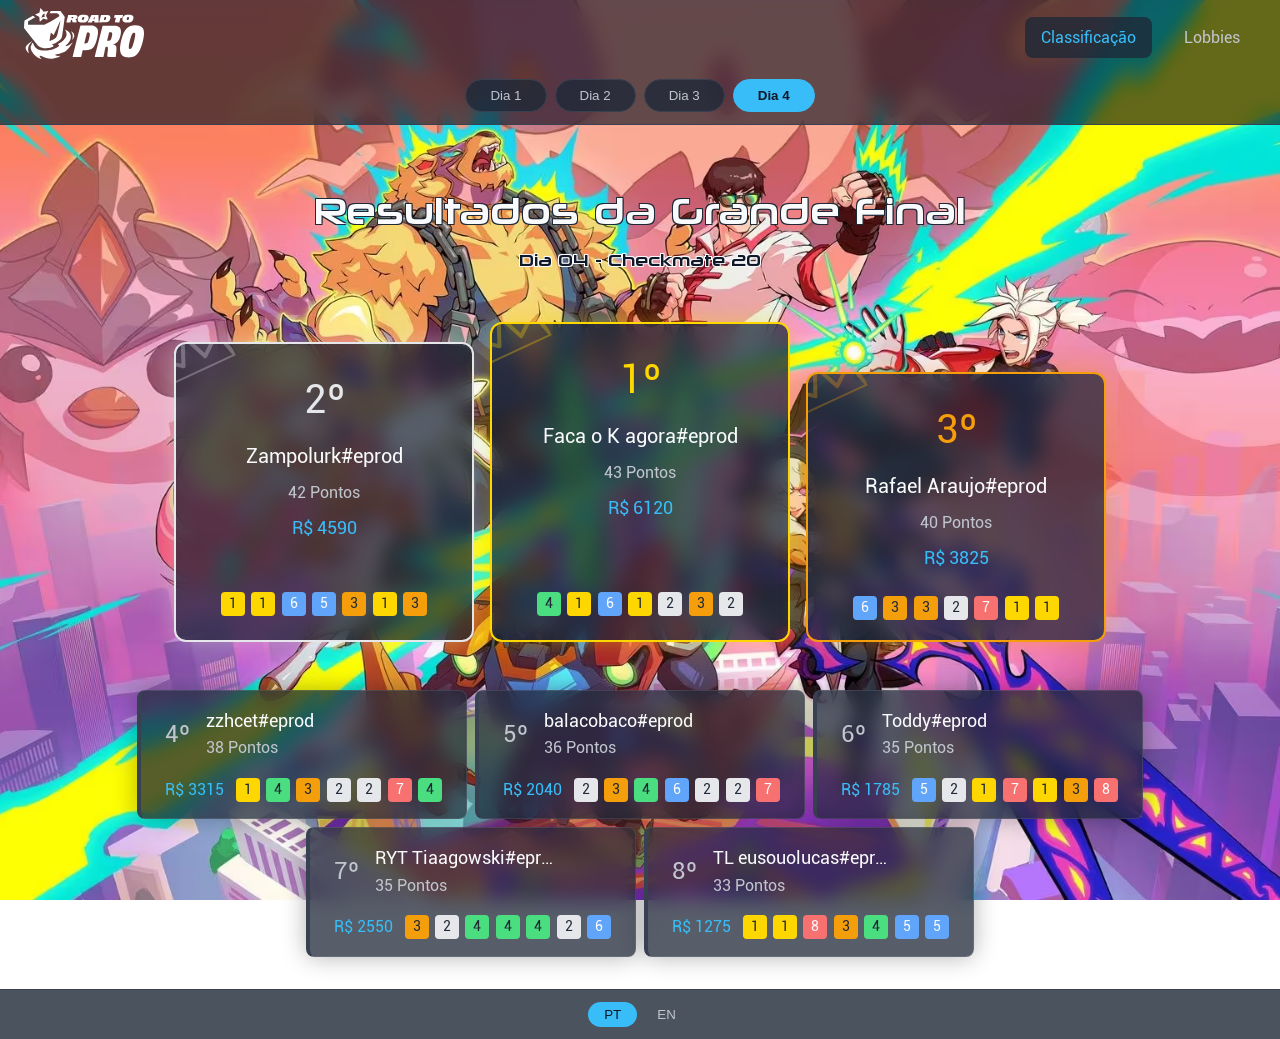
==== commit 854a34ea: "finals data" ====
--- a/index.html
+++ b/index.html
@@ -1 +1 @@
-<!doctype html><html lang="en"><head><meta charset="UTF-8"><meta name="viewport" content="width=device-width,initial-scale=1"><title>Road To Pro</title><link rel="icon" type="image/svg+xml" href="static/img/icon.svg"><script id="all-player-details-map" type="application/json">[{"21 luke#eprod":"5;21 luke#eprod;21 Luke#eprod;37;2.83;1;5;6;6;##3,2,1,6,3,2##A11,A11|B5,B5|C19,C19","agropescajacare#eprod":"132;agropescajacare#eprod;AGROPESCAJACARE#eprod;21;5.33;1;2;3;6;##7,4,1,7,7,6##A19,A19|B18,B18|C11,C11","ahristoteles#eprod":"150;ahristoteles#eprod;AHRISTOTELES#eprod;18;5.83;0;1;1;6;##7,7,2,7,7,5##A17,A17|B16,B16|C4,C4","aka carlos#eprod":"158;aka carlos#eprod;aka Carlos#eprod;16;5.83;0;2;2;6;##5,6,8,4,4,8##A14,A14|B15,B15|C1,C1","amorim#eprod":"177;amorim#eprod;Amorim#eprod;10;6.00;0;0;0;4;##7,5,7,5##A14,A14|B2,B2","anklam#eprod":"84;anklam#eprod;Anklam#eprod;27;4.33;0;4;4;6;##3,3,8,6,2,4##A4,A4|B17,B17|C7,C7","aquann#eprod":"152;aquann#eprod;Aquann#eprod;18;5.67;0;1;1;6;##3,7,5,6,8,5##A19,A19|B24,B24|C19,C19","aseyi#eprod":"144;aseyi#eprod;aSeyi#eprod;19;5.67;0;1;1;6;##8,6,2,5,7,6##A15,A15|B17,B17|C19,C19","aura galactus#eprod":"35;aura galactus#eprod;AURA Galactus#eprod;32;3.50;1;4;5;6;##7,5,3,2,1,3##A15,A15|B3,B3|C11,C11","aura law#eprod":"156;aura law#eprod;AURA Law#eprod;17;5.50;0;1;1;6;##5,5,4,7,7,5##A23,A23|B3,B3|C16,C16","awwent#eprod":"33;awwent#eprod;awwent#eprod;32;3.50;1;5;6;6;##4,2,3,3,8,1##A9,A9|B22,B22|C4,C4","aya#eprod":"79;aya#eprod;Aya#eprod;27;4.00;2;3;5;6;##5,1,5,1,8,4##A19,A19|B2,B2|C18,C18","bagrex#eprod":"62;bagrex#eprod;bagrex#eprod;29;3.83;0;5;5;6;##3,4,2,4,3,7##A2,A2|B7,B7|C11,C11","balacobaco#eprod":"17;balacobaco#eprod;balacobaco#eprod;34;3.17;2;4;6;6;##6,1,3,5,3,1##A4,A4|B9,B9|C16,C16","bat karlinha#eprod":"130;bat karlinha#eprod;Bat Karlinha#eprod;21;5.17;1;3;4;6;##8,4,4,6,8,1##A17,A17|B4,B4|C12,C12","bbs#eprod":"103;bbs#eprod;bbs#eprod;25;4.50;1;3;4;6;##3,1,5,8,4,6##A18,A18|B18,B18|C4,C4","bell o coelho#eprod":"146;bell o coelho#eprod;Bell o Coelho#eprod;19;5.67;0;1;1;6;##7,3,6,6,5,7##A3,A3|B14,B14|C9,C9","bet0#eprod":"47;bet0#eprod;bet0#eprod;31;3.67;0;4;4;6;##2,7,2,3,3,5##A20,A20|B8,B8|C5,C5","beto pjo#eprod":"147;beto pjo#eprod;Beto PJO#eprod;19;5.83;0;1;1;6;##6,3,6,6,6,8##A8,A8|B23,B23|C17,C17","bizola#eprod":"101;bizola#eprod;Bizola#eprod;25;4.67;1;3;4;6;##6,1,6,3,8,4##A14,A14|B15,B15|C14,C14","brenim#eprod":"14;brenim#eprod;BRENIM#eprod;34;3.17;3;4;7;6;##8,1,5,1,1,3##A8,A8|B22,B22|C10,C10","brn#eprod":"100;brn#eprod;brN#eprod;25;4.50;1;3;4;6;##8,3,5,4,6,1##A2,A2|B4,B4|C9,C9","caharu guardiam#eprod":"162;caharu guardiam#eprod;Caharu guardiam#eprod;12;6.00;0;1;1;4;##8,6,8,2##A20,A20|B14,B14","caomei#eprod":"138;caomei#eprod;caoMei#eprod;20;5.17;0;3;3;6;##7,4,8,3,4,5##A12,A12|B13,B13|C13,C13","chambinhoplays#eprod":"41;chambinhoplays#eprod;chambinhoplays#eprod;31;3.50;1;4;5;6;##1,4,2,5,7,2##A20,A20|B13,B13|C2,C2","ciena ree#eprod":"76;ciena ree#eprod;Ciena Ree#eprod;28;4.00;0;4;4;6;##5,3,4,3,2,7##A22,A22|B17,B17|C3,C3","cjayy#eprod":"163;cjayy#eprod;cjayy#eprod;12;6.00;0;1;1;4;##7,2,8,7##A8,A8|B24,B24","cmproducoes#eprod":"50;cmproducoes#eprod;CMProducoes#eprod;30;3.83;2;3;5;6;##2,5,8,1,6,1##A4,A4|B10,B10|C11,C11","cooper flagg#eprod":"55;cooper flagg#eprod;Cooper Flagg#eprod;30;4.00;1;3;4;6;##6,3,6,2,1,6##A20,A20|B9,B9|C12,C12","csant#eprod":"8;csant#eprod;CSant#eprod;35;3.00;2;5;7;6;##2,2,4,8,1,1##A15,A15|B14,B14|C15,C15","deafen#eprod":"136;deafen#eprod;Deafen#eprod;21;5.50;0;2;2;6;##6,7,7,3,3,7##A1,A1|B11,B11|C2,C2","dede#eprod":"63;dede#eprod;Dede#eprod;29;4.00;0;4;4;6;##6,2,2,4,2,8##A3,A3|B24,B24|C6,C6","delky#eprod":"168;delky#eprod;Delky#eprod;11;6.25;0;1;1;4;##8,2,7,8##A5,A5|B17,B17","dexmonstro#eprod":"151;dexmonstro#eprod;dexmonstro#eprod;18;5.50;0;1;1;6;##5,8,5,2,8,5##A13,A13|B17,B17|C11,C11","dfgdfgdfg#eprod":"154;dfgdfgdfg#eprod;dfgdfgdfg#eprod;17;5.67;0;3;3;6;##4,4,7,4,8,7##A6,A6|B3,B3|C13,C13","diegots#eprod":"98;diegots#eprod;Diegots#eprod;25;4.67;2;2;4;6;##1,7,5,7,7,1##A18,A18|B13,B13|C5,C5","dino55555#eprod":"139;dino55555#eprod;dino55555#eprod;20;5.33;0;1;1;6;##7,2,6,5,7,5##A7,A7|B21,B21|C12,C12","dolly#eprod":"106;dolly#eprod;Dolly#eProd;25;4.33;0;3;3;6;##5,8,5,4,2,2##A20,A20|B23,B23|C8,C8","dusk digs#eprod":"186;dusk digs#eprod;DUSK digs#eprod;8;6.33;0;1;1;3;##3,8,8##A8,A8|B9,B9","dusk smigle#eprod":"170;dusk smigle#eprod;DUSK Smigle#eprod;11;6.25;0;1;1;4;##7,8,3,7##A24,A24|B4,B4","el runirim#eprod":"135;el runirim#eprod;El Runirim#eprod;21;5.33;0;2;2;6;##3,5,7,8,6,3##A9,A9|B7,B7|C3,C3","entyy#eprod":"81;entyy#eprod;Entyy#eprod;27;4.33;2;2;4;6;##7,6,1,5,1,6##A23,A23|B24,B24|C14,C14","erith#eprod":"65;erith#eprod;erith#eprod;29;4.17;0;3;3;6;##3,2,6,6,6,2##A12,A12|B7,B7|C13,C13","erkol1#eprod":"127;erkol1#eprod;Erkol1#eprod;22;4.83;1;1;2;6;##7,1,5,5,5,6##A10,A10|B8,B8|C2,C2","eu tentei#eprod":"67;eu tentei#eprod;Eu tentei#eprod;28;4.17;2;3;5;6;##1,8,3,1,5,7##A14,A14|B5,B5|C5,C5","eubentinho#eprod":"73;eubentinho#eprod;eubentinho#eprod;28;3.83;1;3;4;6;##5,2,1,5,6,4##A10,A10|B14,B14|C12,C12","faca o k agora#eprod":"24;faca o k agora#eprod;Faca o K agora#eprod;33;3.50;2;4;6;6;##8,6,2,1,1,3##A12,A12|B18,B18|C2,C2","fastoitavo#eprod":"159;fastoitavo#eprod;FastOitavo#eprod;16;5.60;0;1;1;5;##2,8,6,5,7##A16,A16|B20,B20|C20,C20","felipe#eprod":"190;felipe#eprod;Felipe#eprod;5;7.75;0;0;0;4;##8,7,8,8##A16,A16|B6,B6","fell#eprod":"187;fell#eprod;Fell#eprod;8;6.75;0;0;0;4;##5,6,8,8##A7,A7|B8,B8","fernando#eprod":"134;fernando#eprod;Fernando#eprod;21;5.17;1;1;2;6;##5,6,5,1,8,6##A4,A4|B6,B6|C9,C9","finger#eprod":"141;finger#eprod;finger#eprod;19;5.50;0;2;2;6;##4,2,7,7,8,5##A14,A14|B1,B1|C6,C6","fora checkmate#eprod":"13;fora checkmate#eprod;FORA CheckMate#eprod;35;2.83;2;4;6;6;##1,2,1,3,5,5##A24,A24|B9,B9|C1,C1","fora murilo#eprod":"118;fora murilo#eprod;FORA Murilo#eprod;23;4.83;0;2;2;6;##2,8,2,7,5,5##A23,A23|B2,B2|C17,C17","four cuia#eprod":"77;four cuia#eprod;FOUR cuia#eprod;28;4.17;0;3;3;6;##7,6,3,2,5,2##A13,A13|B18,B18|C3,C3","four vakio#eprod":"21;four vakio#eprod;FOUR vakio#eprod;33;3.33;3;4;7;6;##6,1,7,4,1,1##A9,A9|B13,B13|C20,C20","fracthal#eprod":"58;fracthal#eprod;Fracthal#eProd;29;4.00;2;4;6;6;##8,3,7,1,4,1##A13,A13|B14,B14|C7,C7","frey#eprod":"64;frey#eprod;frey#eprod;29;3.83;0;4;4;6;##7,5,4,2,3,2##A11,A11|B1,B1|C4,C4","fsn#eprod":"82;fsn#eprod;fsn#eprod;27;4.33;1;3;4;6;##3,1,6,5,8,3##A16,A16|B16,B16|C17,C17","gabrielmsh#eprod":"149;gabrielmsh#eprod;Gabrielmsh#eprod;18;5.83;0;2;2;6;##6,7,4,3,8,7##A23,A23|B24,B24|C10,C10","gabu#eprod":"185;gabu#eprod;Gabu#eprod;9;6.75;0;0;0;4;##6,6,8,7##A17,A17|B5,B5","gabymar10#eprod":"80;gabymar10#eprod;gabymar10#eprod;27;4.00;1;4;5;6;##4,1,2,4,5,8##A15,A15|B9,B9|C11,C11","ganga#eprod":"167;ganga#eprod;ganga#eprod;12;5.50;0;1;1;4;##5,4,6,7##A21,A21|B10,B10|C7,C7","geladeira verde#eprod":"184;geladeira verde#eprod;Geladeira Verde#eprod;9;6.75;0;0;0;4;##7,7,6,7##A4,A4|B22,B22","ggairo#eprod":"192;ggairo#eprod;Ggairo#eprod;4;8.00;0;0;0;4;##8,8,8,8##A9,A9|B2,B2","god 0f legends#eprod":"155;god 0f legends#eprod;God 0f Legends#eprod;17;6.00;0;2;2;6;##8,4,3,8,6,7##A11,A11|B24,B24|C6,C6","guga#eprod":"39;guga#eprod;Guga#eprod;31;3.67;2;4;6;6;##6,8,4,1,1,2##A10,A10|B20,B20|C9,C9","gulas#eprod":"126;gulas#eprod;Gulas#eprod;22;5.00;0;3;3;6;##7,3,4,3,8,5##A16,A16|B21,B21|C8,C8","gunnzzz#eprod":"97;gunnzzz#eprod;GunnzZZ#eprod;25;4.67;2;3;5;6;##1,7,7,1,4,8##A11,A11|B9,B9|C9,C9","gusss#eprod":"120;gusss#eprod;gusss#eprod;23;5.00;0;2;2;6;##6,2,5,3,8,6##A19,A19|B14,B14|C1,C1","gwibbie#eprod":"25;gwibbie#eprod;Gwibbie#eprod;33;3.00;2;4;6;6;##1,5,5,4,2,1##A7,A7|B21,B21|C19,C19","gxzera#eprod":"54;gxzera#eprod;gXZERA#eprod;30;3.67;1;3;4;6;##5,6,3,5,2,1##A8,A8|B10,B10|C2,C2","hackerman#eprod":"137;hackerman#eprod;hackerman#eprod;20;5.33;1;2;3;6;##1,7,4,7,5,8##A8,A8|B6,B6|C12,C12","halnyr#eprod":"23;halnyr#eprod;Halnyr#eprod;33;3.50;2;4;6;6;##7,8,1,2,1,2##A6,A6|B11,B11|C17,C17","hard times#eprod":"40;hard times#eprod;Hard Times#eprod;31;3.50;1;5;6;6;##4,8,1,2,2,4##A22,A22|B7,B7|C11,C11","harzee#eprod":"125;harzee#eprod;Harzee#eprod;22;4.83;0;3;3;6;##2,5,8,4,4,6##A21,A21|B18,B18|C20,C20","hatty#eprod":"133;hatty#eprod;Hatty#eprod;21;5.00;1;2;3;6;##4,5,8,1,5,7##A13,A13|B4,B4|C19,C19","higgs monaghan#eprod":"4;higgs monaghan#eprod;Higgs Monaghan#eprod;37;2.50;3;4;7;6;##2,1,5,5,1,1##A13,A13|B5,B5|C13,C13","hotta#eprod":"140;hotta#eprod;Hotta#eprod;19;5.50;1;1;2;6;##5,6,8,1,5,8##A9,A9|B11,B11|C4,C4","hugo#eprod":"7;hugo#eprod;Hugo#eprod;36;2.67;1;6;7;6;##2,4,4,3,2,1##A14,A14|B23,B23|C10,C10","i love asmv#eprod":"119;i love asmv#eprod;I love asmv#eprod;23;4.83;0;2;2;6;##7,5,2,2,8,5##A20,A20|B6,B6|C20,C20","i wish u roses#eprod":"166;i wish u roses#eprod;I wish u roses#eprod;12;5.75;0;1;1;4;##6,6,4,7##A24,A24|B9,B9","impagnat#eprod":"116;impagnat#eprod;ImpagnaT#eprod;23;4.67;0;4;4;6;##4,4,7,3,6,4##A8,A8|B5,B5|C1,C1","jaimejaime#eprod":"29;jaimejaime#eprod;Jaimejaime#eprod;33;3.17;1;4;5;6;##1,3,3,2,5,5##A6,A6|B12,B12|C7,C7","jinnai#eprod":"107;jinnai#eprod;Jinnai#eprod;25;4.33;0;3;3;6;##2,7,3,4,5,5##A3,A3|B20,B20|C18,C18","jogo nu de nunu#eprod":"113;jogo nu de nunu#eprod;Jogo Nu de Nunu#eprod;24;4.83;0;3;3;6;##2,6,7,2,4,8##A2,A2|B23,B23|C10,C10","josneyqt#eprod":"1;josneyqt#eprod;JosneyQT#eprod;40;2.17;2;5;7;6;##2,1,5,1,2,2##A7,A7|B3,B3|C5,C5","juann#eprod":"111;juann#eprod;juann#eprod;24;4.83;1;3;4;6;##8,3,1,6,4,7##A21,A21|B20,B20|C18,C18","just pray#eprod":"90;just pray#eprod;just pray#eprod;26;4.17;1;4;5;6;##1,3,4,8,5,4##A12,A12|B13,B13|C10,C10","kaya maslevante#eprod":"173;kaya maslevante#eprod;Kaya MasLevante#eprod;11;6.00;0;1;1;4;##4,6,8,6##A21,A21|B1,B1","keochi#eprod":"160;keochi#eprod;Keochi#eprod;12;6.00;1;1;2;4;##7,8,1,8##A2,A2|B12,B12","kgb final#eprod":"189;kgb final#eprod;KGB Final#eprod;6;7.50;0;0;0;4;##8,7,8,7##A14,A14|B7,B7","khold#eprod":"93;khold#eprod;khold#eprod;26;4.33;0;4;4;6;##7,2,4,3,4,6##A1,A1|B18,B18|C17,C17","killua#eprod":"123;killua#eprod;Killua#eprod;22;4.83;1;3;4;6;##5,8,4,4,7,1##A18,A18|B22,B22|C17,C17","koala esbelto#eprod":"19;koala esbelto#eprod;koala esbelto#eprod;34;3.17;1;4;5;6;##5,6,2,2,1,3##A3,A3|B5,B5|C4,C4","kone#eprod":"52;kone#eprod;Kone#eprod;30;3.83;1;4;5;6;##4,1,2,6,7,3##A24,A24|B15,B15|C7,C7","ktchoro#eprod":"22;ktchoro#eprod;ktchoro#eprod;33;3.17;2;5;7;6;##4,3,1,4,1,6##A1,A1|B6,B6|C16,C16","lamy#eprod":"180;lamy#eprod;Lamy#eprod;9;6.25;0;1;1;4;##4,5,8,8##A12,A12|B3,B3","lawlblade#eprod":"48;lawlblade#eprod;lawlblade#eprod;30;3.83;2;4;6;6;##1,4,8,1,2,7##A3,A3|B21,B21|C17,C17","life#eprod":"109;life#eprod;Life#eprod;25;4.50;0;2;2;6;##2,3,6,6,5,5##A11,A11|B6,B6|C14,C14","lins#eprod":"104;lins#eprod;Lins#eprod;25;4.83;1;2;3;6;##1,2,6,7,7,6##A23,A23|B8,B8|C13,C13","little coutto#eprod":"176;little coutto#eprod;Little Coutto#eprod;10;6.25;0;0;0;4;##6,8,6,5##A11,A11|B19,B19","little dezo#eprod":"115;little dezo#eprod;Little Dezo#eprod;24;4.83;0;3;3;6;##6,7,2,4,3,7##A15,A15|B19,B19|C1,C1","littlegoose#eprod":"18;littlegoose#eprod;Littlegoose#eprod;34;3.17;1;4;5;6;##2,5,1,2,7,2##A24,A24|B22,B22|C10,C10","lubagod#eprod":"157;lubagod#eprod;LubaGOD#eprod;16;4.75;1;1;2;4;##6,1,5,7##A22,A22|B20,B20|C16,C16","luk3p3dr0#eprod":"175;luk3p3dr0#eprod;Luk3p3dr0#eprod;10;6.00;0;1;1;4;##8,7,5,4##A6,A6|B10,B10","lukin#eprod":"88;lukin#eprod;lukin#eprod;26;4.67;2;3;5;6;##8,3,1,7,1,8##A23,A23|B21,B21|C8,C8","lwken#eprod":"95;lwken#eprod;Lwken#eprod;26;4.33;0;3;3;6;##2,5,6,7,2,4##A8,A8|B12,B12|C13,C13","madiba#eprod":"172;madiba#eprod;MADIBA#eprod;11;5.75;0;1;1;4;##8,6,4,5##A18,A18|B15,B15","majorana#eprod":"56;majorana#eprod;Majorana#eprod;30;3.67;0;4;4;6;##4,2,2,5,2,7##A20,A20|B3,B3|C14,C14","manuu#eprod":"69;manuu#eprod;manuu#eprod;28;3.83;0;5;5;6;##2,6,4,4,4,3##A6,A6|B2,B2|C19,C19","matiaxx#eprod":"129;matiaxx#eprod;Matiaxx#eprod;22;4.83;0;2;2;6;##6,4,6,5,5,3##A7,A7|B18,B18|C15,C15","matt7x#eprod":"191;matt7x#eprod;Matt7x#eprod;4;6.50;0;0;0;2;##5,8##A15,A15|B20,B20","maxdenki#eprod":"46;maxdenki#eprod;MaxDenki#eprod;31;3.83;0;4;4;6;##2,3,7,2,2,7##A9,A9|B24,B24|C4,C4","mercurio#eprod":"89;mercurio#eprod;mercurio#eprod;26;4.50;2;3;5;6;##4,8,1,1,6,7##A7,A7|B23,B23|C16,C16","moonhyung#eprod":"110;moonhyung#eprod;MoonHyung#eprod;24;4.83;2;2;4;6;##5,8,7,1,7,1##A12,A12|B15,B15|C14,C14","msk#eprod":"128;msk#eprod;msK#eprod;22;4.83;0;2;2;6;##5,4,6,2,7,5##A24,A24|B13,B13|C15,C15","mukaa#eprod":"2;mukaa#eprod;mukaa#eprod;39;2.33;2;6;8;6;##4,2,3,1,3,1##A4,A4|B16,B16|C8,C8","nadson ferinha#eprod":"83;nadson ferinha#eprod;Nadson Ferinha#eprod;27;4.17;0;4;4;6;##3,4,2,8,5,3##A23,A23|B21,B21|C6,C6","nassinho#eprod":"74;nassinho#eprod;Nassinho#eprod;28;4.33;1;3;4;6;##3,3,6,1,7,6##A14,A14|B24,B24|C8,C8","niihii#eprod":"153;niihii#eprod;NiihiI#eprod;18;5.50;0;1;1;6;##3,5,8,5,5,7##A17,A17|B12,B12|C20,C20","nike 12mola#eprod":"30;nike 12mola#eprod;Nike 12Mola#eprod;32;3.50;3;4;7;6;##1,6,1,1,4,8##A19,A19|B17,B17|C3,C3","nineteen#eprod":"164;nineteen#eprod;Nineteen#eprod;12;5.75;0;1;1;4;##6,7,4,6##A2,A2|B12,B12","ninja#eprod":"49;ninja#eprod;Ninja#eprod;30;3.67;1;5;6;6;##1,4,2,8,4,3##A9,A9|B1,B1|C12,C12","nist#eprod":"102;nist#eprod;Nist#eprod;25;4.67;1;3;4;6;##8,4,1,6,3,6##A22,A22|B8,B8|C10,C10","nitos#eprod":"122;nitos#eprod;Nitos#eprod;23;5.00;0;2;2;6;##5,6,3,7,3,6##A16,A16|B17,B17|C18,C18","ntd allanzim#eprod":"143;ntd allanzim#eprod;NTD Allanzim#eprod;19;5.83;0;1;1;6;##8,6,2,7,6,6##A1,A1|B23,B23|C5,C5","o vasco#eprod":"38;o vasco#eprod;O vasco#eprod;31;3.83;3;3;6;6;##1,6,8,1,1,6##A22,A22|B19,B19|C7,C7","odyceuz#eprod":"161;odyceuz#eprod;Odyceuz#eprod;12;6.00;0;1;1;4;##8,7,7,2##A10,A10|B8,B8","orakid#eprod":"121;orakid#eprod;OrakiD#eprod;23;4.83;0;2;2;6;##6,5,4,6,6,2##A16,A16|B16,B16|C14,C14","pedrobatata#eprod":"6;pedrobatata#eprod;PedroBatata#eprod;36;2.67;3;4;7;6;##3,5,5,1,1,1##A6,A6|B1,B1|C3,C3","pedrocabana#eprod":"43;pedrocabana#eprod;PedroCabana#eprod;31;3.67;1;4;5;6;##3,3,1,3,7,5##A24,A24|B4,B4|C9,C9","peu#eprod":"57;peu#eprod;peu#eprod;30;3.67;0;4;4;6;##6,2,2,5,4,3##A6,A6|B4,B4|C5,C5","pinho#eprod":"169;pinho#eprod;Pinho#eprod;11;6.25;0;1;1;4;##8,8,6,3##A4,A4|B3,B3","plim plim plim#eprod":"174;plim plim plim#eprod;PLIM PLIM PLIM#eprod;10;6.50;0;1;1;4;##7,3,8,8##A18,A18|B23,B23","plotka#eprod":"87;plotka#eprod;Plotka#eprod;27;4.50;1;2;3;6;##6,1,2,6,6,6##A5,A5|B11,B11|C15,C15","polo#eprod":"10;polo#eprod;polo#eprod;35;3.00;2;5;7;6;##1,4,6,3,1,3##A10,A10|B2,B2|C1,C1","poloi#eprod":"108;poloi#eprod;Poloi#eprod;25;4.50;0;3;3;6;##2,7,4,5,3,6##A22,A22|B11,B11|C6,C6","prof danone#eprod":"37;prof danone#eprod;Prof Danone#eprod;32;3.50;0;4;4;6;##3,6,3,5,2,2##A10,A10|B1,B1|C16,C16","qiyana 2005#eprod":"71;qiyana 2005#eprod;qiyana 2005#eprod;28;4.33;1;3;4;6;##6,2,1,7,3,7##A21,A21|B15,B15|C12,C12","rhayga#eprod":"94;rhayga#eprod;Rhayga#eprod;26;4.00;0;4;4;6;##4,5,3,3,4,5##A18,A18|B6,B6|C2,C2","ribeirinho002#eprod":"59;ribeirinho002#eprod;ribeirinho002#eprod;29;3.67;2;4;6;6;##5,1,4,7,1,4##A6,A6|B19,B19|C5,C5","rickas#eprod":"34;rickas#eprod;Rickas#eprod;32;3.50;1;5;6;6;##1,4,2,8,3,3##A4,A4|B22,B22|C13,C13","rizeer#eprod":"28;rizeer#eprod;Rizeer#eprod;33;3.17;1;5;6;6;##3,1,5,4,3,3##A3,A3|B11,B11|C9,C9","roca#eprod":"26;roca#eprod;Roca#eprod;33;3.00;1;5;6;6;##5,2,4,1,4,2##A2,A2|B8,B8|C1,C1","rod rod rod#eprod":"12;rod rod rod#eprod;rod rod rod#eprod;35;2.83;2;4;6;6;##3,5,5,2,1,1##A22,A22|B16,B16|C6,C6","roqueiyasuo03#eprod":"60;roqueiyasuo03#eprod;Roqueiyasuo03#eprod;29;4.00;1;4;5;6;##7,2,7,3,1,4##A22,A22|B12,B12|C19,C19","ryt arise#eprod":"36;ryt arise#eprod;RYT Arise#eprod;32;3.67;0;5;5;6;##3,3,2,3,3,8##A7,A7|B20,B20|C14,C14","ryt cecelo#eprod":"86;ryt cecelo#eprod;RYT cecelo#eprod;27;4.17;0;4;4;6;##2,3,3,5,8,4##A5,A5|B23,B23|C15,C15","ryt dois#eprod":"9;ryt dois#eprod;RYT dois#eprod;35;3.00;2;5;7;6;##4,1,7,2,1,3##A11,A11|B4,B4|C18,C18","ryt hardpuzzle#eprod":"91;ryt hardpuzzle#eprod;RYT Hardpuzzle#eprod;26;4.33;1;3;4;6;##1,2,4,5,8,6##A17,A17|B7,B7|C3,C3","ryt kleitoniud#eprod":"3;ryt kleitoniud#eprod;RYT KLEITONIUD#eprod;38;2.50;1;6;7;6;##3,4,1,3,2,2##A15,A15|B16,B16|C12,C12","ryt morta0#eprod":"20;ryt morta0#eprod;RYT Morta0#eprod;34;3.17;0;5;5;6;##6,2,4,3,2,2##A13,A13|B10,B10|C20,C20","ryt vladimin#eprod":"78;ryt vladimin#eprod;RYT Vladimin#eprod;27;4.17;2;3;5;6;##7,7,1,1,5,4##A21,A21|B13,B13|C8,C8","sage#eprod":"92;sage#eprod;SAGE#eprod;26;4.17;1;3;4;6;##4,5,5,1,2,8##A19,A19|B7,B7|C18,C18","shirou1#eprod":"11;shirou1#eprod;Shirou1#eprod;35;3.00;2;5;7;6;##3,1,1,3,6,4##A20,A20|B19,B19|C2,C2","snowball#eprod":"124;snowball#eprod;Snowball#eprod;22;5.00;0;3;3;6;##4,4,6,7,7,2##A16,A16|B11,B11|C18,C18","splayzer#eprod":"105;splayzer#eprod;SPLAYZER#eprod;25;4.67;1;2;3;6;##1,5,7,6,2,7##A5,A5|B18,B18|C15,C15","sukesvs#eprod":"148;sukesvs#eprod;Sukesvs#eprod;18;5.67;0;2;2;6;##4,5,7,2,8,8##A2,A2|B19,B19|C5,C5","talking in 2x#eprod":"145;talking in 2x#eprod;Talking in 2x#eprod;19;5.50;0;1;1;6;##3,8,5,6,6,5##A21,A21|B19,B19|C10,C10","tanjo#eprod":"31;tanjo#eprod;Tanjo#eprod;32;3.17;1;6;7;6;##1,4,3,4,3,4##A13,A13|B8,B8|C17,C17","teixeira#eprod":"45;teixeira#eprod;Teixeira#eprod;31;3.67;0;5;5;6;##7,4,3,3,3,2##A5,A5|B7,B7|C7,C7","teteuso10#eprod":"51;teteuso10#eprod;Teteuso10#eprod;30;3.67;1;4;5;6;##1,2,7,5,4,3##A16,A16|B6,B6|C14,C14","tft dezio#eprod":"142;tft dezio#eprod;tft dezio#eprod;19;5.50;0;2;2;6;##5,8,3,4,6,7##A5,A5|B14,B14|C8,C8","tft sty#eprod":"66;tft sty#eprod;TFT Sty#eprod;28;4.00;2;4;6;6;##1,1,6,4,4,8##A2,A2|B1,B1|C15,C15","tftnimm#eprod":"42;tftnimm#eprod;TFTNimm#eprod;31;3.67;1;4;5;6;##2,3,1,6,6,4##A10,A10|B3,B3|C20,C20","the majjor#eprod":"117;the majjor#eprod;The Majjor#eprod;23;5.00;1;2;3;6;##5,6,2,1,8,8##A11,A11|B12,B12|C2,C2","tiakon#eprod":"114;tiakon#eprod;Tiakon#eprod;24;4.67;0;3;3;6;##8,5,3,6,4,2##A3,A3|B13,B13|C11,C11","tl eusouolucas#eprod":"15;tl eusouolucas#eprod;TL eusouolucas#eprod;34;3.17;3;4;7;6;##1,1,1,6,6,4##A21,A21|B2,B2|C4,C4","tobsss#eprod":"182;tobsss#eprod;Tobsss#eprod;9;6.50;0;0;0;4;##5,8,7,6##A1,A1|B10,B10","tomas andre#eprod":"44;tomas andre#eprod;Tomas Andre#eprod;31;3.33;0;5;5;6;##2,3,5,4,2,4##A19,A19|B12,B12|C9,C9","tonixpbr#eprod":"112;tonixpbr#eprod;tonixpbr#eprod;24;4.67;0;4;4;6;##4,6,3,8,4,3##A5,A5|B15,B15|C16,C16","tossan#eprod":"99;tossan#eprod;Tossan#eprod;25;4.67;1;3;4;6;##1,4,7,2,6,8##A1,A1|B20,B20|C19,C19","trebornac#eprod":"178;trebornac#eprod;Trebornac#eprod;9;6.00;0;1;1;3;##3,7,8##A5,A5|B16,B16","tweetsdomonark#eprod":"68;tweetsdomonark#eprod;TweetsdoMonark#eprod;28;3.83;1;4;5;6;##2,5,4,4,7,1##A1,A1|B5,B5|C1,C1","up most#eprod":"85;up most#eprod;UP Most#eprod;27;4.17;0;4;4;6;##2,3,3,8,5,4##A17,A17|B11,B11|C16,C16","vegas#eprod":"72;vegas#eprod;Vegas#eprod;28;4.00;1;3;4;6;##1,3,5,2,5,8##A15,A15|B15,B15|C13,C13","vinicim#eprod":"61;vinicim#eprod;vinicim#eprod;29;4.00;1;4;5;6;##2,1,6,8,3,4##A12,A12|B4,B4|C3,C3","vn benites#eprod":"70;vn benites#eprod;vn Benites#eprod;28;4.33;1;3;4;6;##7,7,3,2,6,1##A9,A9|B21,B21|C18,C18","vtm vegan#eprod":"131;vtm vegan#eprod;VTM Vegan#eprod;21;5.33;1;2;3;6;##8,8,1,3,7,5##A19,A19|B1,B1|C3,C3","wandstyle#eprod":"188;wandstyle#eprod;WandStyle#eprod;7;7.25;0;0;0;4;##8,7,6,8##A24,A24|B5,B5","wesy#eprod":"171;wesy#eprod;wesy#eprod;11;6.00;0;1;1;4;##6,7,7,4##A12,A12|B16,B16","xolas#eprod":"96;xolas#eprod;xolas#eprod;26;4.50;0;3;3;6;##2,2,6,4,6,7##A18,A18|B17,B17|C7,C7","xovinixo#eprod":"75;xovinixo#eprod;XoViniXo#eprod;28;4.33;0;4;4;6;##3,7,3,8,3,2##A13,A13|B19,B19|C15,C15","xpgod#eprod":"16;xpgod#eprod;xpGOD#eprod;34;3.17;2;5;7;6;##3,1,1,8,4,2##A1,A1|B10,B10|C6,C6","yukiotft#eprod":"179;yukiotft#eprod;YukioTFT#eprod;9;6.25;0;1;1;4;##4,8,8,5##A3,A3|B22,B22","yuzi#eprod":"53;yuzi#eprod;yuzi#eprod;30;3.50;0;5;5;6;##4,5,3,2,4,3##A10,A10|B2,B2|C8,C8","zaga#eprod":"27;zaga#eprod;Zaga#eprod;33;3.33;1;5;6;6;##4,1,2,7,3,3##A23,A23|B14,B14|C20,C20","zantziin#eprod":"183;zantziin#eprod;Zantziin#eprod;9;6.50;0;0;0;4;##5,8,7,6##A17,A17|B21,B21","zender#eprod":"32;zender#eprod;ZenDer#eprod;32;3.33;1;5;6;6;##4,1,2,2,7,4##A17,A17|B10,B10|C6,C6","zexy bobomb#eprod":"165;zexy bobomb#eprod;Zexy BobOmb#eprod;12;5.75;0;1;1;4;##6,4,7,6##A18,A18|B22,B22","zrazy#eprod":"181;zrazy#eprod;zrazy#eprod;9;6.50;0;0;0;4;##8,7,5,6##A7,A7|B9,B9"},{"21 luke#eprod":"16;21 luke#eprod;21 Luke#eprod;31;3.50;1;3;4;6;##6,2,2,1,5,5##A3,A3|B8,B8|C8,C8","ai ce toma#eprod":"75;ai ce toma#eprod;AI CE TOMA#eprod;12;6.00;0;1;1;4;##3,8,6,7##A10,A10|B2,B2","arcanine#eprod":"47;arcanine#eprod;Arcanine#eprod;25;4.50;1;2;3;6;##3,1,6,7,5,5##A9,A9|B10,B10|C4,C4","aura galactus#eprod":"86;aura galactus#eprod;AURA Galactus#eprod;7;7.00;0;1;1;4;##8,4,8,8##A10,A10|B8,B8","awwent#eprod":"11;awwent#eprod;awwent#eprod;31;3.50;2;4;6;6;##4,1,8,5,2,1##A7,A7|B10,B10|C5,C5","aya#eprod":"44;aya#eprod;Aya#eprod;25;4.50;1;3;4;6;##1,8,4,7,5,2##A8,A8|B1,B1|C2,C2","bagrex#eprod":"67;bagrex#eprod;bagrex#eprod;19;5.50;0;2;2;6;##7,3,6,4,8,5##A8,A8|B11,B11|C6,C6","balacobaco#eprod":"29;balacobaco#eprod;balacobaco#eprod;29;3.83;0;5;5;6;##4,2,4,3,7,3##A8,A8|B4,B4|C1,C1","bet0#eprod":"52;bet0#eprod;bet0#eprod;24;4.83;0;3;3;6;##6,2,8,4,6,3##A1,A1|B7,B7|C3,C3","brenim#eprod":"21;brenim#eprod;BRENIM#eprod;30;3.83;0;4;4;6;##2,3,6,6,2,4##A10,A10|B9,B9|C1,C1","chambinhoplays#eprod":"85;chambinhoplays#eprod;chambinhoplays#eprod;7;7.00;0;1;1;4;##8,8,8,4##A9,A9|B1,B1","ciena ree#eprod":"69;ciena ree#eprod;Ciena Ree#eprod;19;5.67;0;1;1;6;##2,8,5,6,6,7##A1,A1|B4,B4|C8,C8","cmproducoes#eprod":"27;cmproducoes#eprod;CMProducoes#eprod;29;3.83;1;4;5;6;##3,5,3,7,4,1##A5,A5|B11,B11|C7,C7","cooper flagg#eprod":"36;cooper flagg#eprod;Cooper Flagg#eprod;28;4.00;2;2;4;6;##1,5,1,6,6,5##A3,A3|B8,B8|C5,C5","csant#eprod":"80;csant#eprod;CSant#eprod;10;6.25;0;1;1;4;##4,8,7,6##A4,A4|B1,B1","dede#eprod":"66;dede#eprod;Dede#eprod;19;5.50;0;2;2;6;##8,3,5,7,6,4##A2,A2|B7,B7|C2,C2","dobz#eprod":"32;dobz#eprod;DobZ#eprod;29;4.00;0;4;4;6;##2,2,3,7,6,4##A7,A7|B9,B9|C4,C4","eubentinho#eprod":"33;eubentinho#eprod;eubentinho#eprod;29;3.67;0;4;4;6;##5,5,3,3,2,4##A10,A10|B10,B10|C7,C7","faca o k agora#eprod":"14;faca o k agora#eprod;Faca o K agora#eprod;31;3.50;1;4;5;6;##2,4,5,6,3,1##A5,A5|B5,B5|C3,C3","fora checkmate#eprod":"19;fora checkmate#eprod;FORA CheckMate#eprod;30;3.50;1;3;4;6;##5,5,3,2,1,5##A2,A2|B5,B5|C7,C7","four cuia#eprod":"31;four cuia#eprod;FOUR cuia#eprod;29;4.00;1;3;4;6;##5,7,2,3,6,1##A8,A8|B7,B7|C1,C1","four koke#eprod":"40;four koke#eprod;FOUR koke#eprod;27;4.33;0;4;4;6;##3,4,7,3,2,7##A8,A8|B3,B3|C2,C2","four vakio#eprod":"30;four vakio#eprod;FOUR vakio#eprod;29;4.17;1;3;4;6;##2,2,6,1,7,7##A2,A2|B7,B7|C9,C9","fracthal#eprod":"76;fracthal#eprod;Fracthal#eProd;12;6.00;0;1;1;4;##6,7,3,8##A10,A10|B7,B7","frey#eprod":"83;frey#eprod;frey#eprod;10;6.25;0;0;0;4;##5,7,7,6##A11,A11|B10,B10","gabymar10#eprod":"71;gabymar10#eprod;gabymar10#eprod;15;6.33;0;1;1;6;##5,2,8,8,7,8##A5,A5|B2,B2|C3,C3","guga#eprod":"81;guga#eprod;Guga#eprod;10;6.25;0;0;0;4;##7,6,7,5##A10,A10|B8,B8","gwibbie#eprod":"88;gwibbie#eprod;Gwibbie#eprod;6;7.00;0;0;0;3;##8,6,7##A8,A8|B5,B5","gxzera#eprod":"35;gxzera#eprod;gXZERA#eprod;28;3.83;1;4;5;6;##6,4,5,1,4,3##A2,A2|B6,B6|C9,C9","halloweens1#eprod":"54;halloweens1#eprod;halloweens1#eprod;23;4.67;1;3;4;6;##5,4,8,4,1,6##A3,A3|B3,B3|C9,C9","halnyr#eprod":"15;halnyr#eprod;Halnyr#eprod;31;3.33;1;4;5;6;##5,2,1,3,5,4##A4,A4|B1,B1|C9,C9","hard times#eprod":"12;hard times#eprod;Hard Times#eprod;31;3.83;1;4;5;6;##1,2,3,7,8,2##A6,A6|B3,B3|C4,C4","higgs monaghan#eprod":"17;higgs monaghan#eprod;Higgs Monaghan#eprod;30;3.67;2;4;6;6;##1,5,1,4,3,8##A4,A4|B6,B6|C7,C7","hsk#eprod":"23;hsk#eprod;hsk#eprod;29;4.17;1;4;5;6;##8,1,8,3,3,2##A1,A1|B6,B6|C1,C1","hugo#eprod":"79;hugo#eprod;Hugo#eprod;10;5.00;0;1;1;3;##5,4,6##A1,A1|B5,B5","jaimejaime#eprod":"56;jaimejaime#eprod;Jaimejaime#eprod;23;5.17;1;2;3;6;##6,1,6,8,2,8##A4,A4|B1,B1|C8,C8","josneyqt#eprod":"39;josneyqt#eprod;JosneyQT#eprod;27;3.83;1;3;4;6;##3,5,4,1,5,5##A6,A6|B9,B9|C1,C1","koala esbelto#eprod":"77;koala esbelto#eprod;koala esbelto#eprod;12;6.00;0;0;0;4;##6,6,6,6##A5,A5|B3,B3","kone#eprod":"84;kone#eprod;Kone#eprod;9;5.33;0;1;1;3;##7,4,5##A6,A6|B3,B3","ktchoro#eprod":"4;ktchoro#eprod;ktchoro#eprod;38;2.33;2;6;8;6;##4,2,1,1,2,4##A10,A10|B3,B3|C3,C3","lawlblade#eprod":"46;lawlblade#eprod;lawlblade#eprod;25;4.33;0;4;4;6;##8,3,2,5,4,4##A4,A4|B6,B6|C8,C8","littlegoose#eprod":"62;littlegoose#eprod;Littlegoose#eprod;21;5.17;0;2;2;6;##6,6,2,5,4,8##A6,A6|B4,B4|C2,C2","majorana#eprod":"63;majorana#eprod;Majorana#eprod;21;4.83;0;2;2;6;##4,5,3,7,5,5##A1,A1|B4,B4|C3,C3","manuu#eprod":"50;manuu#eprod;manuu#eprod;24;4.33;0;4;4;6;##4,4,4,6,3,5##A9,A9|B7,B7|C9,C9","maxdenki#eprod":"41;maxdenki#eprod;MaxDenki#eprod;27;4.00;0;4;4;6;##4,5,3,6,2,4##A11,A11|B2,B2|C6,C6","midoriya#eprod":"59;midoriya#eprod;Midoriya#eprod;22;5.33;1;2;3;6;##7,6,1,8,3,7##A9,A9|B10,B10|C6,C6","mukaa#eprod":"10;mukaa#eprod;mukaa#eprod;32;3.33;2;4;6;6;##7,1,4,1,5,2##A5,A5|B10,B10|C6,C6","nike 12mola#eprod":"45;nike 12mola#eprod;Nike 12Mola#eprod;25;4.67;1;3;4;6;##2,6,1,4,8,7##A3,A3|B9,B9|C3,C3","ninja#eprod":"48;ninja#eprod;Ninja#eprod;25;4.67;0;3;3;6;##2,5,8,3,8,2##A8,A8|B5,B5|C9,C9","o vasco#eprod":"70;o vasco#eprod;O vasco#eprod;15;5.60;0;2;2;5;##4,8,3,5,8##A3,A3|B1,B1|C5,C5","pedrobatata#eprod":"26;pedrobatata#eprod;PedroBatata#eprod;29;4.00;1;4;5;6;##1,6,2,4,8,3##A2,A2|B2,B2|C2,C2","pedrocabana#eprod":"65;pedrocabana#eprod;PedroCabana#eprod;19;5.67;1;1;2;6;##1,7,5,8,7,6##A5,A5|B11,B11|C7,C7","peu#eprod":"74;peu#eprod;peu#eprod;12;6.00;0;1;1;4;##7,7,3,7##A2,A2|B6,B6","polo#eprod":"42;polo#eprod;polo#eprod;26;4.50;1;3;4;6;##4,7,6,2,1,7##A6,A6|B4,B4|C4,C4","prof danone#eprod":"7;prof danone#eprod;Prof Danone#eprod;35;3.17;3;4;7;6;##6,8,1,1,1,2##A11,A11|B4,B4|C8,C8","rafael araujo#eprod":"8;rafael araujo#eprod;Rafael Araujo#eprod;33;3.50;1;4;5;6;##7,3,2,2,1,6##A11,A11|B9,B9|C3,C3","rhayga#eprod":"72;rhayga#eprod;Rhayga#eprod;14;5.40;0;1;1;5;##5,5,5,4,8##A7,A7|B10,B10|C1,C1","ribeirinho002#eprod":"60;ribeirinho002#eprod;ribeirinho002#eprod;22;5.00;0;2;2;6;##2,5,4,6,7,6##A9,A9|B6,B6|C2,C2","rickas#eprod":"38;rickas#eprod;Rickas#eprod;27;4.17;1;3;4;6;##6,1,7,4,5,2##A8,A8|B4,B4|C7,C7","rizeer#eprod":"64;rizeer#eprod;Rizeer#eprod;20;5.67;0;1;1;6;##6,6,7,2,6,7##A7,A7|B6,B6|C7,C7","roca#eprod":"53;roca#eprod;Roca#eprod;24;4.67;0;2;2;6;##5,3,5,3,6,6##A9,A9|B8,B8|C6,C6","rod rod rod#eprod":"57;rod rod rod#eprod;rod rod rod#eprod;23;5.17;1;2;3;6;##1,3,6,8,7,6##A1,A1|B6,B6|C4,C4","roqueiyasuo03#eprod":"87;roqueiyasuo03#eprod;Roqueiyasuo03#eprod;7;7.00;0;0;0;4;##8,8,7,5##A6,A6|B2,B2","ryt arise#eprod":"24;ryt arise#eprod;RYT Arise#eprod;29;4.00;1;4;5;6;##3,7,4,7,2,1##A4,A4|B8,B8|C9,C9","ryt dois#eprod":"61;ryt dois#eprod;RYT dois#eprod;21;5.17;0;3;3;6;##4,8,5,3,3,8##A5,A5|B2,B2|C4,C4","ryt kleitoniud#eprod":"49;ryt kleitoniud#eprod;RYT KLEITONIUD#eprod;25;4.67;0;3;3;6;##8,7,2,5,3,3##A3,A3|B3,B3|C5,C5","ryt luffy#eprod":"3;ryt luffy#eprod;RYT Luffy#eprod;38;2.33;4;4;8;6;##1,1,5,1,1,5##A10,A10|B1,B1|C2,C2","ryt morta0#eprod":"58;ryt morta0#eprod;RYT Morta0#eprod;23;5.00;1;2;3;6;##7,3,1,5,6,8##A3,A3|B7,B7|C9,C9","ryt shaco#eprod":"28;ryt shaco#eprod;RYT Shaco#eprod;29;3.83;0;5;5;6;##8,3,2,4,4,2##A5,A5|B5,B5|C3,C3","ryt tiaagowski#eprod":"5;ryt tiaagowski#eprod;RYT Tiaagowski#eprod;37;2.83;1;5;6;6;##3,6,2,2,3,1##A11,A11|B1,B1|C2,C2","sai do lobby#eprod":"9;sai do lobby#eprod;SAI DO LOBBY#eprod;32;3.33;2;5;7;6;##8,4,4,1,1,2##A7,A7|B5,B5|C5,C5","shirou1#eprod":"78;shirou1#eprod;Shirou1#eprod;10;6.50;0;1;1;4;##7,3,8,8##A7,A7|B9,B9","tanjo#eprod":"18;tanjo#eprod;Tanjo#eprod;30;3.83;2;3;5;6;##1,2,1,5,7,7##A9,A9|B5,B5|C5,C5","teixeira#eprod":"13;teixeira#eprod;Teixeira#eprod;31;3.83;1;4;5;6;##3,1,6,2,8,3##A3,A3|B8,B8|C8,C8","tft sty#eprod":"68;tft sty#eprod;TFT Sty#eprod;19;5.67;0;2;2;6;##6,7,7,3,4,7##A9,A9|B9,B9|C1,C1","tftnimm#eprod":"55;tftnimm#eprod;TFTNimm#eprod;23;5.00;1;2;3;6;##2,1,8,8,5,6##A6,A6|B4,B4|C5,C5","tl eusouolucas#eprod":"1;tl eusouolucas#eprod;TL eusouolucas#eprod;43;1.83;5;5;10;6;##1,1,1,1,1,6##A11,A11|B2,B2|C1,C1","toddy#eprod":"22;toddy#eprod;Toddy#eprod;29;4.00;1;4;5;6;##2,4,7,2,1,8##A4,A4|B7,B7|C6,C6","tomas andre#eprod":"43;tomas andre#eprod;Tomas Andre#eprod;26;4.50;0;4;4;6;##3,8,3,4,3,6##A2,A2|B8,B8|C8,C8","tweetsdomonark#eprod":"34;tweetsdomonark#eprod;TweetsdoMonark#eprod;28;3.83;1;5;6;6;##1,8,4,2,4,4##A7,A7|B2,B2|C5,C5","vegas#eprod":"82;vegas#eprod;Vegas#eprod;10;6.25;0;0;0;4;##7,6,7,5##A4,A4|B11,B11","vinicim#eprod":"73;vinicim#eprod;vinicim#eprod;12;6.00;0;1;1;4;##3,7,8,6##A7,A7|B11,B11","xpgod#eprod":"51;xpgod#eprod;xpGOD#eprod;24;4.50;0;3;3;6;##8,4,5,5,2,3##A11,A11|B9,B9|C4,C4","yuzi#eprod":"6;yuzi#eprod;yuzi#eprod;37;2.67;0;6;6;6;##2,2,2,3,4,3##A11,A11|B11,B11|C6,C6","zaga#eprod":"25;zaga#eprod;Zaga#eprod;29;4.00;1;4;5;6;##3,7,4,2,7,1##A1,A1|B3,B3|C8,C8","zampolurk#eprod":"2;zampolurk#eprod;Zampolurk#eprod;39;2.17;3;6;9;6;##4,1,1,2,4,1##A2,A2|B11,B11|C4,C4","zender#eprod":"37;zender#eprod;ZenDer#eprod;27;4.33;2;3;5;6;##7,6,4,1,7,1##A1,A1|B11,B11|C6,C6","zzhcet#eprod":"20;zzhcet#eprod;zzhcet#eprod;30;3.83;0;4;4;6;##5,3,2,2,8,3##A6,A6|B10,B10|C7,C7"},{"21 luke#eprod":"19;21 luke#eprod;21 Luke#eprod;20;5.00;0;2;2;5;##6,7,7,2,3##A3,A3|B3,B3|C2","awwent#eprod":"18;awwent#eprod;awwent#eprod;20;5.00;1;2;3;5;##2,8,1,7,7##A3,A3|B4,B4|C1","balacobaco#eprod":"7;balacobaco#eprod;balacobaco#eprod;27;3.40;0;4;4;5;##2,3,4,6,2##A1,A1|B3,B3|C4|SEMIFINAL D1","brenim#eprod":"31;brenim#eprod;BRENIM#eprod;12;6.20;0;1;1;5;##8,4,8,6,5##A4,A4|B4,B4|C2","cmproducoes#eprod":"26;cmproducoes#eprod;CMProducoes#eprod;17;5.20;1;2;3;5;##8,1,5,4,8##A3,A3|B3,B3|C2","eubentinho#eprod":"23;eubentinho#eprod;eubentinho#eprod;19;4.60;1;2;3;5;##5,5,4,1,8##A1,A1|B1,B1|C3","faca o k agora#eprod":"2;faca o k agora#eprod;Faca o K agora#eprod;30;2.80;2;4;6;5;##4,1,6,1,2##A4,A4|B3,B3|C2|SEMIFINAL D2","fora checkmate#eprod":"20;fora checkmate#eprod;FORA CheckMate#eprod;20;5.00;0;2;2;5;##8,3,2,6,6##A2,A2|B1,B1|C4","gxzera#eprod":"12;gxzera#eprod;gXZERA#eprod;23;4.20;1;3;4;5;##6,4,1,3,7##A2,A2|B3,B3|C3|SEMIFINAL D2","halnyr#eprod":"29;halnyr#eprod;Halnyr#eprod;13;6.00;0;0;0;5;##7,6,7,5,5##A2,A2|B4,B4|C4","hard times#eprod":"30;hard times#eprod;Hard Times#eprod;12;6.40;0;1;1;5;##3,8,8,5,8##A4,A4|B3,B3|C4","higgs monaghan#eprod":"9;higgs monaghan#eprod;Higgs Monaghan#eprod;25;4.00;1;3;4;5;##7,2,3,7,1##A1,A1|B3,B3|C4|SEMIFINAL D1","josneyqt#eprod":"25;josneyqt#eprod;JosneyQT#eprod;18;5.40;1;2;3;5;##3,8,8,7,1##A2,A2|B2,B2|C3","ktchoro#eprod":"16;ktchoro#eprod;ktchoro#eprod;21;4.80;1;2;3;5;##7,6,7,1,3##A4,A4|B2,B2|C1","mukaa#eprod":"32;mukaa#eprod;mukaa#eprod;10;6.80;0;1;1;5;##8,7,7,8,4##A1,A1|B1,B1|C1","pedrobatata#eprod":"22;pedrobatata#eprod;PedroBatata#eprod;20;4.40;0;2;2;5;##5,5,2,4,6##A3,A3|B2,B2|C3|SEMIFINAL D1","prof danone#eprod":"10;prof danone#eprod;Prof Danone#eprod;24;4.20;0;3;3;5;##2,7,6,3,3##A2,A2|B4,B4|C3|SEMIFINAL D1","rafael araujo#eprod":"11;rafael araujo#eprod;Rafael Araujo#eprod;24;4.20;0;3;3;5;##6,3,3,2,7##A4,A4|B2,B2|C2|SEMIFINAL D2","ryt arise#eprod":"5;ryt arise#eprod;RYT Arise#eprod;28;3.00;1;4;5;5;##5,2,4,3,1##A2,A2|B2,B2|C1|SEMIFINAL D2","ryt luffy#eprod":"17;ryt luffy#eprod;RYT Luffy#eprod;21;4.60;1;2;3;5;##7,3,5,1,7##A3,A3|B4,B4|C4","ryt shaco#eprod":"21;ryt shaco#eprod;RYT Shaco#eprod;20;4.40;0;2;2;5;##4,6,5,2,5##A1,A1|B1,B1|C1|SEMIFINAL D2","ryt tiaagowski#eprod":"8;ryt tiaagowski#eprod;RYT Tiaagowski#eprod;25;3.40;0;5;5;5;##3,2,4,4,4##A3,A3|B4,B4|C4|SEMIFINAL D2","sai do lobby#eprod":"27;sai do lobby#eprod;SAI DO LOBBY#eprod;16;5.40;0;1;1;5;##3,8,6,5,5##A1,A1|B1,B1|C3","tanjo#eprod":"24;tanjo#eprod;Tanjo#eprod;19;4.80;0;3;3;5;##4,6,2,8,4##A3,A3|B3,B3|C2","teixeira#eprod":"14;teixeira#eprod;Teixeira#eprod;22;4.60;2;2;4;5;##1,7,1,8,6##A4,A4|B2,B2|C2","tl eusouolucas#eprod":"6;tl eusouolucas#eprod;TL eusouolucas#eprod;27;3.40;2;4;6;5;##1,1,8,3,4##A1,A1|B1,B1|C3|SEMIFINAL D2","toddy#eprod":"3;toddy#eprod;Toddy#eprod;28;3.20;2;3;5;5;##5,2,1,7,1##A4,A4|B1,B1|C2|SEMIFINAL D1","tweetsdomonark#eprod":"15;tweetsdomonark#eprod;TweetsdoMonark#eprod;22;4.20;0;3;3;5;##4,5,2,8,2##A2,A2|B4,B4|C3|SEMIFINAL D1","yuzi#eprod":"13;yuzi#eprod;yuzi#eprod;23;4.00;0;3;3;5;##2,5,3,4,6##A4,A4|B1,B1|C1|SEMIFINAL D2","zaga#eprod":"28;zaga#eprod;Zaga#eprod;14;5.80;0;1;1;5;##6,4,5,6,8##A1,A1|B2,B2|C1","zampolurk#eprod":"4;zampolurk#eprod;Zampolurk#eprod;28;3.20;2;3;5;5;##1,1,6,5,3##A2,A2|B2,B2|C4|SEMIFINAL D1","zzhcet#eprod":"1;zzhcet#eprod;zzhcet#eprod;32;2.40;1;5;6;5;##1,4,3,2,2##A3,A3|B4,B4|C1|SEMIFINAL D1"}]</script><script id="all-rounds" type="application/json">[{"ROUND 1":{"A1":[{"Name":"xpgod#eprod","OriginalName":"xpGOD#eprod","Placements":[3,1],"Rank":16},{"Name":"ktchoro#eprod","OriginalName":"ktchoro#eprod","Placements":[4,3],"Rank":22},{"Name":"tweetsdomonark#eprod","OriginalName":"TweetsdoMonark#eprod","Placements":[2,5],"Rank":68},{"Name":"khold#eprod","OriginalName":"khold#eprod","Placements":[7,2],"Rank":93},{"Name":"tossan#eprod","OriginalName":"Tossan#eprod","Placements":[1,4],"Rank":99},{"Name":"deafen#eprod","OriginalName":"Deafen#eprod","Placements":[6,7],"Rank":136},{"Name":"ntd allanzim#eprod","OriginalName":"NTD Allanzim#eprod","Placements":[8,6],"Rank":143},{"Name":"tobsss#eprod","OriginalName":"Tobsss#eprod","Placements":[5,8],"Rank":182}],"A10":[{"Name":"polo#eprod","OriginalName":"polo#eprod","Placements":[1,4],"Rank":10},{"Name":"prof danone#eprod","OriginalName":"Prof Danone#eprod","Placements":[3,6],"Rank":37},{"Name":"guga#eprod","OriginalName":"Guga#eprod","Placements":[6,8],"Rank":39},{"Name":"tftnimm#eprod","OriginalName":"TFTNimm#eprod","Placements":[2,3],"Rank":42},{"Name":"yuzi#eprod","OriginalName":"yuzi#eprod","Placements":[4,5],"Rank":53},{"Name":"eubentinho#eprod","OriginalName":"eubentinho#eprod","Placements":[5,2],"Rank":73},{"Name":"erkol1#eprod","OriginalName":"Erkol1#eprod","Placements":[7,1],"Rank":127},{"Name":"odyceuz#eprod","OriginalName":"Odyceuz#eprod","Placements":[8,7],"Rank":161}],"A11":[{"Name":"21 luke#eprod","OriginalName":"21 Luke#eprod","Placements":[3,2],"Rank":5},{"Name":"ryt dois#eprod","OriginalName":"RYT dois#eprod","Placements":[4,1],"Rank":9},{"Name":"frey#eprod","OriginalName":"frey#eprod","Placements":[7,5],"Rank":64},{"Name":"gunnzzz#eprod","OriginalName":"GunnzZZ#eprod","Placements":[1,7],"Rank":97},{"Name":"life#eprod","OriginalName":"Life#eprod","Placements":[2,3],"Rank":109},{"Name":"the majjor#eprod","OriginalName":"The Majjor#eprod","Placements":[5,6],"Rank":117},{"Name":"god 0f legends#eprod","OriginalName":"God 0f Legends#eprod","Placements":[8,4],"Rank":155},{"Name":"little coutto#eprod","OriginalName":"Little Coutto#eprod","Placements":[6,8],"Rank":176}],"A12":[{"Name":"faca o k agora#eprod","OriginalName":"Faca o K agora#eprod","Placements":[8,6],"Rank":24},{"Name":"vinicim#eprod","OriginalName":"vinicim#eprod","Placements":[2,1],"Rank":61},{"Name":"erith#eprod","OriginalName":"erith#eprod","Placements":[3,2],"Rank":65},{"Name":"just pray#eprod","OriginalName":"just pray#eprod","Placements":[1,3],"Rank":90},{"Name":"moonhyung#eprod","OriginalName":"MoonHyung#eprod","Placements":[5,8],"Rank":110},{"Name":"caomei#eprod","OriginalName":"caoMei#eprod","Placements":[7,4],"Rank":138},{"Name":"wesy#eprod","OriginalName":"wesy#eprod","Placements":[6,7],"Rank":171},{"Name":"lamy#eprod","OriginalName":"Lamy#eprod","Placements":[4,5],"Rank":180}],"A13":[{"Name":"higgs monaghan#eprod","OriginalName":"Higgs Monaghan#eprod","Placements":[2,1],"Rank":4},{"Name":"ryt morta0#eprod","OriginalName":"RYT Morta0#eprod","Placements":[6,2],"Rank":20},{"Name":"tanjo#eprod","OriginalName":"Tanjo#eprod","Placements":[1,4],"Rank":31},{"Name":"fracthal#eprod","OriginalName":"Fracthal#eProd","Placements":[8,3],"Rank":58},{"Name":"xovinixo#eprod","OriginalName":"XoViniXo#eprod","Placements":[3,7],"Rank":75},{"Name":"four cuia#eprod","OriginalName":"FOUR cuia#eprod","Placements":[7,6],"Rank":77},{"Name":"hatty#eprod","OriginalName":"Hatty#eprod","Placements":[4,5],"Rank":133},{"Name":"dexmonstro#eprod","OriginalName":"dexmonstro#eprod","Placements":[5,8],"Rank":151}],"A14":[{"Name":"hugo#eprod","OriginalName":"Hugo#eprod","Placements":[2,4],"Rank":7},{"Name":"eu tentei#eprod","OriginalName":"Eu tentei#eprod","Placements":[1,8],"Rank":67},{"Name":"nassinho#eprod","OriginalName":"Nassinho#eprod","Placements":[3,3],"Rank":74},{"Name":"bizola#eprod","OriginalName":"Bizola#eprod","Placements":[6,1],"Rank":101},{"Name":"finger#eprod","OriginalName":"finger#eprod","Placements":[4,2],"Rank":141},{"Name":"aka carlos#eprod","OriginalName":"aka Carlos#eprod","Placements":[5,6],"Rank":158},{"Name":"amorim#eprod","OriginalName":"Amorim#eprod","Placements":[7,5],"Rank":177},{"Name":"kgb final#eprod","OriginalName":"KGB Final#eprod","Placements":[8,7],"Rank":189}],"A15":[{"Name":"ryt kleitoniud#eprod","OriginalName":"RYT KLEITONIUD#eprod","Placements":[3,4],"Rank":3},{"Name":"csant#eprod","OriginalName":"CSant#eprod","Placements":[2,2],"Rank":8},{"Name":"aura galactus#eprod","OriginalName":"AURA Galactus#eprod","Placements":[7,5],"Rank":35},{"Name":"vegas#eprod","OriginalName":"Vegas#eprod","Placements":[1,3],"Rank":72},{"Name":"gabymar10#eprod","OriginalName":"gabymar10#eprod","Placements":[4,1],"Rank":80},{"Name":"little dezo#eprod","OriginalName":"Little Dezo#eprod","Placements":[6,7],"Rank":115},{"Name":"aseyi#eprod","OriginalName":"aSeyi#eprod","Placements":[8,6],"Rank":144},{"Name":"matt7x#eprod","OriginalName":"Matt7x#eprod","Placements":[5,8],"Rank":191}],"A16":[{"Name":"teteuso10#eprod","OriginalName":"Teteuso10#eprod","Placements":[1,2],"Rank":51},{"Name":"fsn#eprod","OriginalName":"fsn#eprod","Placements":[3,1],"Rank":82},{"Name":"orakid#eprod","OriginalName":"OrakiD#eprod","Placements":[6,5],"Rank":121},{"Name":"nitos#eprod","OriginalName":"Nitos#eprod","Placements":[5,6],"Rank":122},{"Name":"snowball#eprod","OriginalName":"Snowball#eprod","Placements":[4,4],"Rank":124},{"Name":"gulas#eprod","OriginalName":"Gulas#eprod","Placements":[7,3],"Rank":126},{"Name":"fastoitavo#eprod","OriginalName":"FastOitavo#eprod","Placements":[2,8],"Rank":159},{"Name":"felipe#eprod","OriginalName":"Felipe#eprod","Placements":[8,7],"Rank":190}],"A17":[{"Name":"zender#eprod","OriginalName":"ZenDer#eprod","Placements":[4,1],"Rank":32},{"Name":"up most#eprod","OriginalName":"UP Most#eprod","Placements":[2,3],"Rank":85},{"Name":"ryt hardpuzzle#eprod","OriginalName":"RYT Hardpuzzle#eprod","Placements":[1,2],"Rank":91},{"Name":"bat karlinha#eprod","OriginalName":"Bat Karlinha#eprod","Placements":[8,4],"Rank":130},{"Name":"ahristoteles#eprod","OriginalName":"AHRISTOTELES#eprod","Placements":[7,7],"Rank":150},{"Name":"niihii#eprod","OriginalName":"NiihiI#eprod","Placements":[3,5],"Rank":153},{"Name":"zantziin#eprod","OriginalName":"Zantziin#eprod","Placements":[5,8],"Rank":183},{"Name":"gabu#eprod","OriginalName":"Gabu#eprod","Placements":[6,6],"Rank":185}],"A18":[{"Name":"rhayga#eprod","OriginalName":"Rhayga#eprod","Placements":[4,5],"Rank":94},{"Name":"xolas#eprod","OriginalName":"xolas#eprod","Placements":[2,2],"Rank":96},{"Name":"diegots#eprod","OriginalName":"Diegots#eprod","Placements":[1,7],"Rank":98},{"Name":"bbs#eprod","OriginalName":"bbs#eprod","Placements":[3,1],"Rank":103},{"Name":"killua#eprod","OriginalName":"Killua#eprod","Placements":[5,8],"Rank":123},{"Name":"zexy bobomb#eprod","OriginalName":"Zexy BobOmb#eprod","Placements":[6,4],"Rank":165},{"Name":"madiba#eprod","OriginalName":"MADIBA#eprod","Placements":[8,6],"Rank":172},{"Name":"plim plim plim#eprod","OriginalName":"PLIM PLIM PLIM#eprod","Placements":[7,3],"Rank":174}],"A19":[{"Name":"nike 12mola#eprod","OriginalName":"Nike 12Mola#eprod","Placements":[1,6],"Rank":30},{"Name":"tomas andre#eprod","OriginalName":"Tomas Andre#eprod","Placements":[2,3],"Rank":44},{"Name":"aya#eprod","OriginalName":"Aya#eprod","Placements":[5,1],"Rank":79},{"Name":"sage#eprod","OriginalName":"SAGE#eprod","Placements":[4,5],"Rank":92},{"Name":"gusss#eprod","OriginalName":"gusss#eprod","Placements":[6,2],"Rank":120},{"Name":"vtm vegan#eprod","OriginalName":"VTM Vegan#eprod","Placements":[8,8],"Rank":131},{"Name":"agropescajacare#eprod","OriginalName":"AGROPESCAJACARE#eprod","Placements":[7,4],"Rank":132},{"Name":"aquann#eprod","OriginalName":"Aquann#eprod","Placements":[3,7],"Rank":152}],"A2":[{"Name":"roca#eprod","OriginalName":"Roca#eprod","Placements":[5,2],"Rank":26},{"Name":"bagrex#eprod","OriginalName":"bagrex#eprod","Placements":[3,4],"Rank":62},{"Name":"tft sty#eprod","OriginalName":"TFT Sty#eprod","Placements":[1,1],"Rank":66},{"Name":"brn#eprod","OriginalName":"brN#eprod","Placements":[8,3],"Rank":100},{"Name":"jogo nu de nunu#eprod","OriginalName":"Jogo Nu de Nunu#eprod","Placements":[2,6],"Rank":113},{"Name":"sukesvs#eprod","OriginalName":"Sukesvs#eprod","Placements":[4,5],"Rank":148},{"Name":"keochi#eprod","OriginalName":"Keochi#eprod","Placements":[7,8],"Rank":160},{"Name":"nineteen#eprod","OriginalName":"Nineteen#eprod","Placements":[6,7],"Rank":164}],"A20":[{"Name":"shirou1#eprod","OriginalName":"Shirou1#eprod","Placements":[3,1],"Rank":11},{"Name":"chambinhoplays#eprod","OriginalName":"chambinhoplays#eprod","Placements":[1,4],"Rank":41},{"Name":"bet0#eprod","OriginalName":"bet0#eprod","Placements":[2,7],"Rank":47},{"Name":"cooper flagg#eprod","OriginalName":"Cooper Flagg#eprod","Placements":[6,3],"Rank":55},{"Name":"majorana#eprod","OriginalName":"Majorana#eprod","Placements":[4,2],"Rank":56},{"Name":"dolly#eprod","OriginalName":"Dolly#eProd","Placements":[5,8],"Rank":106},{"Name":"i love asmv#eprod","OriginalName":"I love asmv#eprod","Placements":[7,5],"Rank":119},{"Name":"caharu guardiam#eprod","OriginalName":"Caharu guardiam#eprod","Placements":[8,6],"Rank":162}],"A21":[{"Name":"tl eusouolucas#eprod","OriginalName":"TL eusouolucas#eprod","Placements":[1,1],"Rank":15},{"Name":"qiyana 2005#eprod","OriginalName":"qiyana 2005#eprod","Placements":[6,2],"Rank":71},{"Name":"ryt vladimin#eprod","OriginalName":"RYT Vladimin#eprod","Placements":[7,7],"Rank":78},{"Name":"juann#eprod","OriginalName":"juann#eprod","Placements":[8,3],"Rank":111},{"Name":"harzee#eprod","OriginalName":"Harzee#eprod","Placements":[2,5],"Rank":125},{"Name":"talking in 2x#eprod","OriginalName":"Talking in 2x#eprod","Placements":[3,8],"Rank":145},{"Name":"ganga#eprod","OriginalName":"ganga#eprod","Placements":[5,4],"Rank":167},{"Name":"kaya maslevante#eprod","OriginalName":"Kaya MasLevante#eprod","Placements":[4,6],"Rank":173}],"A22":[{"Name":"rod rod rod#eprod","OriginalName":"rod rod rod#eprod","Placements":[3,5],"Rank":12},{"Name":"o vasco#eprod","OriginalName":"O vasco#eprod","Placements":[1,6],"Rank":38},{"Name":"hard times#eprod","OriginalName":"Hard Times#eprod","Placements":[4,8],"Rank":40},{"Name":"roqueiyasuo03#eprod","OriginalName":"Roqueiyasuo03#eprod","Placements":[7,2],"Rank":60},{"Name":"ciena ree#eprod","OriginalName":"Ciena Ree#eprod","Placements":[5,3],"Rank":76},{"Name":"nist#eprod","OriginalName":"Nist#eprod","Placements":[8,4],"Rank":102},{"Name":"poloi#eprod","OriginalName":"Poloi#eprod","Placements":[2,7],"Rank":108},{"Name":"lubagod#eprod","OriginalName":"LubaGOD#eprod","Placements":[6,1],"Rank":157}],"A23":[{"Name":"zaga#eprod","OriginalName":"Zaga#eprod","Placements":[4,1],"Rank":27},{"Name":"entyy#eprod","OriginalName":"Entyy#eprod","Placements":[7,6],"Rank":81},{"Name":"nadson ferinha#eprod","OriginalName":"Nadson Ferinha#eprod","Placements":[3,4],"Rank":83},{"Name":"lukin#eprod","OriginalName":"lukin#eprod","Placements":[8,3],"Rank":88},{"Name":"lins#eprod","OriginalName":"Lins#eprod","Placements":[1,2],"Rank":104},{"Name":"fora murilo#eprod","OriginalName":"FORA Murilo#eprod","Placements":[2,8],"Rank":118},{"Name":"gabrielmsh#eprod","OriginalName":"Gabrielmsh#eprod","Placements":[6,7],"Rank":149},{"Name":"aura law#eprod","OriginalName":"AURA Law#eprod","Placements":[5,5],"Rank":156}],"A24":[{"Name":"fora checkmate#eprod","OriginalName":"FORA CheckMate#eprod","Placements":[1,2],"Rank":13},{"Name":"littlegoose#eprod","OriginalName":"Littlegoose#eprod","Placements":[2,5],"Rank":18},{"Name":"pedrocabana#eprod","OriginalName":"PedroCabana#eprod","Placements":[3,3],"Rank":43},{"Name":"kone#eprod","OriginalName":"Kone#eprod","Placements":[4,1],"Rank":52},{"Name":"msk#eprod","OriginalName":"msK#eprod","Placements":[5,4],"Rank":128},{"Name":"i wish u roses#eprod","OriginalName":"I wish u roses#eprod","Placements":[6,6],"Rank":166},{"Name":"dusk smigle#eprod","OriginalName":"DUSK Smigle#eprod","Placements":[7,8],"Rank":170},{"Name":"wandstyle#eprod","OriginalName":"WandStyle#eprod","Placements":[8,7],"Rank":188}],"A3":[{"Name":"koala esbelto#eprod","OriginalName":"koala esbelto#eprod","Placements":[5,6],"Rank":19},{"Name":"rizeer#eprod","OriginalName":"Rizeer#eprod","Placements":[3,1],"Rank":28},{"Name":"lawlblade#eprod","OriginalName":"lawlblade#eprod","Placements":[1,4],"Rank":48},{"Name":"dede#eprod","OriginalName":"Dede#eprod","Placements":[6,2],"Rank":63},{"Name":"jinnai#eprod","OriginalName":"Jinnai#eprod","Placements":[2,7],"Rank":107},{"Name":"tiakon#eprod","OriginalName":"Tiakon#eprod","Placements":[8,5],"Rank":114},{"Name":"bell o coelho#eprod","OriginalName":"Bell o Coelho#eprod","Placements":[7,3],"Rank":146},{"Name":"yukiotft#eprod","OriginalName":"YukioTFT#eprod","Placements":[4,8],"Rank":179}],"A4":[{"Name":"mukaa#eprod","OriginalName":"mukaa#eprod","Placements":[4,2],"Rank":2},{"Name":"balacobaco#eprod","OriginalName":"balacobaco#eprod","Placements":[6,1],"Rank":17},{"Name":"rickas#eprod","OriginalName":"Rickas#eprod","Placements":[1,4],"Rank":34},{"Name":"cmproducoes#eprod","OriginalName":"CMProducoes#eprod","Placements":[2,5],"Rank":50},{"Name":"anklam#eprod","OriginalName":"Anklam#eprod","Placements":[3,3],"Rank":84},{"Name":"fernando#eprod","OriginalName":"Fernando#eprod","Placements":[5,6],"Rank":134},{"Name":"pinho#eprod","OriginalName":"Pinho#eprod","Placements":[8,8],"Rank":169},{"Name":"geladeira verde#eprod","OriginalName":"Geladeira Verde#eprod","Placements":[7,7],"Rank":184}],"A5":[{"Name":"teixeira#eprod","OriginalName":"Teixeira#eprod","Placements":[7,4],"Rank":45},{"Name":"ryt cecelo#eprod","OriginalName":"RYT cecelo#eprod","Placements":[2,3],"Rank":86},{"Name":"plotka#eprod","OriginalName":"Plotka#eprod","Placements":[6,1],"Rank":87},{"Name":"splayzer#eprod","OriginalName":"SPLAYZER#eprod","Placements":[1,5],"Rank":105},{"Name":"tonixpbr#eprod","OriginalName":"tonixpbr#eprod","Placements":[4,6],"Rank":112},{"Name":"tft dezio#eprod","OriginalName":"tft dezio#eprod","Placements":[5,8],"Rank":142},{"Name":"delky#eprod","OriginalName":"Delky#eprod","Placements":[8,2],"Rank":168},{"Name":"trebornac#eprod","OriginalName":"Trebornac#eprod","Placements":[3,7],"Rank":178}],"A6":[{"Name":"pedrobatata#eprod","OriginalName":"PedroBatata#eprod","Placements":[3,5],"Rank":6},{"Name":"halnyr#eprod","OriginalName":"Halnyr#eprod","Placements":[7,8],"Rank":23},{"Name":"jaimejaime#eprod","OriginalName":"Jaimejaime#eprod","Placements":[1,3],"Rank":29},{"Name":"peu#eprod","OriginalName":"peu#eprod","Placements":[6,2],"Rank":57},{"Name":"ribeirinho002#eprod","OriginalName":"ribeirinho002#eprod","Placements":[5,1],"Rank":59},{"Name":"manuu#eprod","OriginalName":"manuu#eprod","Placements":[2,6],"Rank":69},{"Name":"dfgdfgdfg#eprod","OriginalName":"dfgdfgdfg#eprod","Placements":[4,4],"Rank":154},{"Name":"luk3p3dr0#eprod","OriginalName":"Luk3p3dr0#eprod","Placements":[8,7],"Rank":175}],"A7":[{"Name":"josneyqt#eprod","OriginalName":"JosneyQT#eprod","Placements":[2,1],"Rank":1},{"Name":"gwibbie#eprod","OriginalName":"Gwibbie#eprod","Placements":[1,5],"Rank":25},{"Name":"ryt arise#eprod","OriginalName":"RYT Arise#eprod","Placements":[3,3],"Rank":36},{"Name":"mercurio#eprod","OriginalName":"mercurio#eprod","Placements":[4,8],"Rank":89},{"Name":"matiaxx#eprod","OriginalName":"Matiaxx#eprod","Placements":[6,4],"Rank":129},{"Name":"dino55555#eprod","OriginalName":"dino55555#eprod","Placements":[7,2],"Rank":139},{"Name":"zrazy#eprod","OriginalName":"zrazy#eprod","Placements":[8,7],"Rank":181},{"Name":"fell#eprod","OriginalName":"Fell#eprod","Placements":[5,6],"Rank":187}],"A8":[{"Name":"brenim#eprod","OriginalName":"BRENIM#eprod","Placements":[8,1],"Rank":14},{"Name":"gxzera#eprod","OriginalName":"gXZERA#eprod","Placements":[5,6],"Rank":54},{"Name":"lwken#eprod","OriginalName":"Lwken#eprod","Placements":[2,5],"Rank":95},{"Name":"impagnat#eprod","OriginalName":"ImpagnaT#eprod","Placements":[4,4],"Rank":116},{"Name":"hackerman#eprod","OriginalName":"hackerman#eprod","Placements":[1,7],"Rank":137},{"Name":"beto pjo#eprod","OriginalName":"Beto PJO#eprod","Placements":[6,3],"Rank":147},{"Name":"cjayy#eprod","OriginalName":"cjayy#eprod","Placements":[7,2],"Rank":163},{"Name":"dusk digs#eprod","OriginalName":"DUSK digs#eprod","Placements":[3,8],"Rank":186}],"A9":[{"Name":"four vakio#eprod","OriginalName":"FOUR vakio#eprod","Placements":[6,1],"Rank":21},{"Name":"awwent#eprod","OriginalName":"awwent#eprod","Placements":[4,2],"Rank":33},{"Name":"maxdenki#eprod","OriginalName":"MaxDenki#eprod","Placements":[2,3],"Rank":46},{"Name":"ninja#eprod","OriginalName":"Ninja#eprod","Placements":[1,4],"Rank":49},{"Name":"vn benites#eprod","OriginalName":"vn Benites#eprod","Placements":[7,7],"Rank":70},{"Name":"el runirim#eprod","OriginalName":"El Runirim#eprod","Placements":[3,5],"Rank":135},{"Name":"hotta#eprod","OriginalName":"Hotta#eprod","Placements":[5,6],"Rank":140},{"Name":"ggairo#eprod","OriginalName":"Ggairo#eprod","Placements":[8,8],"Rank":192}]},"ROUND 2":{"B1":[{"Name":"pedrobatata#eprod","OriginalName":"PedroBatata#eprod","Placements":[5,1],"Rank":6},{"Name":"prof danone#eprod","OriginalName":"Prof Danone#eprod","Placements":[3,5],"Rank":37},{"Name":"ninja#eprod","OriginalName":"Ninja#eprod","Placements":[2,8],"Rank":49},{"Name":"frey#eprod","OriginalName":"frey#eprod","Placements":[4,2],"Rank":64},{"Name":"tft sty#eprod","OriginalName":"TFT Sty#eprod","Placements":[6,4],"Rank":66},{"Name":"vtm vegan#eprod","OriginalName":"VTM Vegan#eprod","Placements":[1,3],"Rank":131},{"Name":"finger#eprod","OriginalName":"finger#eprod","Placements":[7,7],"Rank":141},{"Name":"kaya maslevante#eprod","OriginalName":"Kaya MasLevante#eprod","Placements":[8,6],"Rank":173}],"B10":[{"Name":"xpgod#eprod","OriginalName":"xpGOD#eprod","Placements":[1,8],"Rank":16},{"Name":"ryt morta0#eprod","OriginalName":"RYT Morta0#eprod","Placements":[4,3],"Rank":20},{"Name":"zender#eprod","OriginalName":"ZenDer#eprod","Placements":[2,2],"Rank":32},{"Name":"cmproducoes#eprod","OriginalName":"CMProducoes#eprod","Placements":[8,1],"Rank":50},{"Name":"gxzera#eprod","OriginalName":"gXZERA#eprod","Placements":[3,5],"Rank":54},{"Name":"ganga#eprod","OriginalName":"ganga#eprod","Placements":[6,7],"Rank":167},{"Name":"luk3p3dr0#eprod","OriginalName":"Luk3p3dr0#eprod","Placements":[5,4],"Rank":175},{"Name":"tobsss#eprod","OriginalName":"Tobsss#eprod","Placements":[7,6],"Rank":182}],"B11":[{"Name":"halnyr#eprod","OriginalName":"Halnyr#eprod","Placements":[1,2],"Rank":23},{"Name":"rizeer#eprod","OriginalName":"Rizeer#eprod","Placements":[5,4],"Rank":28},{"Name":"up most#eprod","OriginalName":"UP Most#eprod","Placements":[3,8],"Rank":85},{"Name":"plotka#eprod","OriginalName":"Plotka#eprod","Placements":[2,6],"Rank":87},{"Name":"poloi#eprod","OriginalName":"Poloi#eprod","Placements":[4,5],"Rank":108},{"Name":"snowball#eprod","OriginalName":"Snowball#eprod","Placements":[6,7],"Rank":124},{"Name":"deafen#eprod","OriginalName":"Deafen#eprod","Placements":[7,3],"Rank":136},{"Name":"hotta#eprod","OriginalName":"Hotta#eprod","Placements":[8,1],"Rank":140}],"B12":[{"Name":"jaimejaime#eprod","OriginalName":"Jaimejaime#eprod","Placements":[3,2],"Rank":29},{"Name":"tomas andre#eprod","OriginalName":"Tomas Andre#eprod","Placements":[5,4],"Rank":44},{"Name":"roqueiyasuo03#eprod","OriginalName":"Roqueiyasuo03#eprod","Placements":[7,3],"Rank":60},{"Name":"lwken#eprod","OriginalName":"Lwken#eprod","Placements":[6,7],"Rank":95},{"Name":"the majjor#eprod","OriginalName":"The Majjor#eprod","Placements":[2,1],"Rank":117},{"Name":"niihii#eprod","OriginalName":"NiihiI#eprod","Placements":[8,5],"Rank":153},{"Name":"keochi#eprod","OriginalName":"Keochi#eprod","Placements":[1,8],"Rank":160},{"Name":"nineteen#eprod","OriginalName":"Nineteen#eprod","Placements":[4,6],"Rank":164}],"B13":[{"Name":"four vakio#eprod","OriginalName":"FOUR vakio#eprod","Placements":[7,4],"Rank":21},{"Name":"chambinhoplays#eprod","OriginalName":"chambinhoplays#eprod","Placements":[2,5],"Rank":41},{"Name":"ryt vladimin#eprod","OriginalName":"RYT Vladimin#eprod","Placements":[1,1],"Rank":78},{"Name":"just pray#eprod","OriginalName":"just pray#eprod","Placements":[4,8],"Rank":90},{"Name":"diegots#eprod","OriginalName":"Diegots#eprod","Placements":[5,7],"Rank":98},{"Name":"tiakon#eprod","OriginalName":"Tiakon#eprod","Placements":[3,6],"Rank":114},{"Name":"msk#eprod","OriginalName":"msK#eprod","Placements":[6,2],"Rank":128},{"Name":"caomei#eprod","OriginalName":"caoMei#eprod","Placements":[8,3],"Rank":138}],"B14":[{"Name":"csant#eprod","OriginalName":"CSant#eprod","Placements":[4,8],"Rank":8},{"Name":"zaga#eprod","OriginalName":"Zaga#eprod","Placements":[2,7],"Rank":27},{"Name":"fracthal#eprod","OriginalName":"Fracthal#eProd","Placements":[7,1],"Rank":58},{"Name":"eubentinho#eprod","OriginalName":"eubentinho#eprod","Placements":[1,5],"Rank":73},{"Name":"gusss#eprod","OriginalName":"gusss#eprod","Placements":[5,3],"Rank":120},{"Name":"tft dezio#eprod","OriginalName":"tft dezio#eprod","Placements":[3,4],"Rank":142},{"Name":"bell o coelho#eprod","OriginalName":"Bell o Coelho#eprod","Placements":[6,6],"Rank":146},{"Name":"caharu guardiam#eprod","OriginalName":"Caharu guardiam#eprod","Placements":[8,2],"Rank":162}],"B15":[{"Name":"kone#eprod","OriginalName":"Kone#eprod","Placements":[2,6],"Rank":52},{"Name":"qiyana 2005#eprod","OriginalName":"qiyana 2005#eprod","Placements":[1,7],"Rank":71},{"Name":"vegas#eprod","OriginalName":"Vegas#eprod","Placements":[5,2],"Rank":72},{"Name":"bizola#eprod","OriginalName":"Bizola#eprod","Placements":[6,3],"Rank":101},{"Name":"moonhyung#eprod","OriginalName":"MoonHyung#eprod","Placements":[7,1],"Rank":110},{"Name":"tonixpbr#eprod","OriginalName":"tonixpbr#eprod","Placements":[3,8],"Rank":112},{"Name":"aka carlos#eprod","OriginalName":"aka Carlos#eprod","Placements":[8,4],"Rank":158},{"Name":"madiba#eprod","OriginalName":"MADIBA#eprod","Placements":[4,5],"Rank":172}],"B16":[{"Name":"mukaa#eprod","OriginalName":"mukaa#eprod","Placements":[3,1],"Rank":2},{"Name":"ryt kleitoniud#eprod","OriginalName":"RYT KLEITONIUD#eprod","Placements":[1,3],"Rank":3},{"Name":"rod rod rod#eprod","OriginalName":"rod rod rod#eprod","Placements":[5,2],"Rank":12},{"Name":"fsn#eprod","OriginalName":"fsn#eprod","Placements":[6,5],"Rank":82},{"Name":"orakid#eprod","OriginalName":"OrakiD#eprod","Placements":[4,6],"Rank":121},{"Name":"ahristoteles#eprod","OriginalName":"AHRISTOTELES#eprod","Placements":[2,7],"Rank":150},{"Name":"wesy#eprod","OriginalName":"wesy#eprod","Placements":[7,4],"Rank":171},{"Name":"trebornac#eprod","OriginalName":"Trebornac#eprod","Placements":[8,0],"Rank":178}],"B17":[{"Name":"nike 12mola#eprod","OriginalName":"Nike 12Mola#eprod","Placements":[1,1],"Rank":30},{"Name":"ciena ree#eprod","OriginalName":"Ciena Ree#eprod","Placements":[4,3],"Rank":76},{"Name":"anklam#eprod","OriginalName":"Anklam#eprod","Placements":[8,6],"Rank":84},{"Name":"xolas#eprod","OriginalName":"xolas#eprod","Placements":[6,4],"Rank":96},{"Name":"nitos#eprod","OriginalName":"Nitos#eprod","Placements":[3,7],"Rank":122},{"Name":"aseyi#eprod","OriginalName":"aSeyi#eprod","Placements":[2,5],"Rank":144},{"Name":"dexmonstro#eprod","OriginalName":"dexmonstro#eprod","Placements":[5,2],"Rank":151},{"Name":"delky#eprod","OriginalName":"Delky#eprod","Placements":[7,8],"Rank":168}],"B18":[{"Name":"faca o k agora#eprod","OriginalName":"Faca o K agora#eprod","Placements":[2,1],"Rank":24},{"Name":"four cuia#eprod","OriginalName":"FOUR cuia#eprod","Placements":[3,2],"Rank":77},{"Name":"khold#eprod","OriginalName":"khold#eprod","Placements":[4,3],"Rank":93},{"Name":"bbs#eprod","OriginalName":"bbs#eprod","Placements":[5,8],"Rank":103},{"Name":"splayzer#eprod","OriginalName":"SPLAYZER#eprod","Placements":[7,6],"Rank":105},{"Name":"harzee#eprod","OriginalName":"Harzee#eprod","Placements":[8,4],"Rank":125},{"Name":"matiaxx#eprod","OriginalName":"Matiaxx#eprod","Placements":[6,5],"Rank":129},{"Name":"agropescajacare#eprod","OriginalName":"AGROPESCAJACARE#eprod","Placements":[1,7],"Rank":132}],"B19":[{"Name":"shirou1#eprod","OriginalName":"Shirou1#eprod","Placements":[1,3],"Rank":11},{"Name":"o vasco#eprod","OriginalName":"O vasco#eprod","Placements":[8,1],"Rank":38},{"Name":"ribeirinho002#eprod","OriginalName":"ribeirinho002#eprod","Placements":[4,7],"Rank":59},{"Name":"xovinixo#eprod","OriginalName":"XoViniXo#eprod","Placements":[3,8],"Rank":75},{"Name":"little dezo#eprod","OriginalName":"Little Dezo#eprod","Placements":[2,4],"Rank":115},{"Name":"talking in 2x#eprod","OriginalName":"Talking in 2x#eprod","Placements":[5,6],"Rank":145},{"Name":"sukesvs#eprod","OriginalName":"Sukesvs#eprod","Placements":[7,2],"Rank":148},{"Name":"little coutto#eprod","OriginalName":"Little Coutto#eprod","Placements":[6,5],"Rank":176}],"B2":[{"Name":"polo#eprod","OriginalName":"polo#eprod","Placements":[6,3],"Rank":10},{"Name":"tl eusouolucas#eprod","OriginalName":"TL eusouolucas#eprod","Placements":[1,6],"Rank":15},{"Name":"yuzi#eprod","OriginalName":"yuzi#eprod","Placements":[3,2],"Rank":53},{"Name":"manuu#eprod","OriginalName":"manuu#eprod","Placements":[4,4],"Rank":69},{"Name":"aya#eprod","OriginalName":"Aya#eprod","Placements":[5,1],"Rank":79},{"Name":"fora murilo#eprod","OriginalName":"FORA Murilo#eprod","Placements":[2,7],"Rank":118},{"Name":"amorim#eprod","OriginalName":"Amorim#eprod","Placements":[7,5],"Rank":177},{"Name":"ggairo#eprod","OriginalName":"Ggairo#eprod","Placements":[8,8],"Rank":192}],"B20":[{"Name":"ryt arise#eprod","OriginalName":"RYT Arise#eprod","Placements":[2,3],"Rank":36},{"Name":"guga#eprod","OriginalName":"Guga#eprod","Placements":[4,1],"Rank":39},{"Name":"tossan#eprod","OriginalName":"Tossan#eprod","Placements":[7,2],"Rank":99},{"Name":"jinnai#eprod","OriginalName":"Jinnai#eprod","Placements":[3,4],"Rank":107},{"Name":"juann#eprod","OriginalName":"juann#eprod","Placements":[1,6],"Rank":111},{"Name":"lubagod#eprod","OriginalName":"LubaGOD#eprod","Placements":[5,7],"Rank":157},{"Name":"fastoitavo#eprod","OriginalName":"FastOitavo#eprod","Placements":[6,5],"Rank":159},{"Name":"matt7x#eprod","OriginalName":"Matt7x#eprod","Placements":[0,0],"Rank":191}],"B21":[{"Name":"gwibbie#eprod","OriginalName":"Gwibbie#eprod","Placements":[5,4],"Rank":25},{"Name":"lawlblade#eprod","OriginalName":"lawlblade#eprod","Placements":[8,1],"Rank":48},{"Name":"vn benites#eprod","OriginalName":"vn Benites#eprod","Placements":[3,2],"Rank":70},{"Name":"nadson ferinha#eprod","OriginalName":"Nadson Ferinha#eprod","Placements":[2,8],"Rank":83},{"Name":"lukin#eprod","OriginalName":"lukin#eprod","Placements":[1,7],"Rank":88},{"Name":"gulas#eprod","OriginalName":"Gulas#eprod","Placements":[4,3],"Rank":126},{"Name":"dino55555#eprod","OriginalName":"dino55555#eprod","Placements":[6,5],"Rank":139},{"Name":"zantziin#eprod","OriginalName":"Zantziin#eprod","Placements":[7,6],"Rank":183}],"B22":[{"Name":"brenim#eprod","OriginalName":"BRENIM#eprod","Placements":[5,1],"Rank":14},{"Name":"littlegoose#eprod","OriginalName":"Littlegoose#eprod","Placements":[1,2],"Rank":18},{"Name":"awwent#eprod","OriginalName":"awwent#eprod","Placements":[3,3],"Rank":33},{"Name":"rickas#eprod","OriginalName":"Rickas#eprod","Placements":[2,8],"Rank":34},{"Name":"killua#eprod","OriginalName":"Killua#eprod","Placements":[4,4],"Rank":123},{"Name":"zexy bobomb#eprod","OriginalName":"Zexy BobOmb#eprod","Placements":[7,6],"Rank":165},{"Name":"yukiotft#eprod","OriginalName":"YukioTFT#eprod","Placements":[8,5],"Rank":179},{"Name":"geladeira verde#eprod","OriginalName":"Geladeira Verde#eprod","Placements":[6,7],"Rank":184}],"B23":[{"Name":"hugo#eprod","OriginalName":"Hugo#eprod","Placements":[4,3],"Rank":7},{"Name":"ryt cecelo#eprod","OriginalName":"RYT cecelo#eprod","Placements":[3,5],"Rank":86},{"Name":"mercurio#eprod","OriginalName":"mercurio#eprod","Placements":[1,1],"Rank":89},{"Name":"dolly#eprod","OriginalName":"Dolly#eProd","Placements":[5,4],"Rank":106},{"Name":"jogo nu de nunu#eprod","OriginalName":"Jogo Nu de Nunu#eprod","Placements":[7,2],"Rank":113},{"Name":"ntd allanzim#eprod","OriginalName":"NTD Allanzim#eprod","Placements":[2,7],"Rank":143},{"Name":"beto pjo#eprod","OriginalName":"Beto PJO#eprod","Placements":[6,6],"Rank":147},{"Name":"plim plim plim#eprod","OriginalName":"PLIM PLIM PLIM#eprod","Placements":[8,8],"Rank":174}],"B24":[{"Name":"maxdenki#eprod","OriginalName":"MaxDenki#eprod","Placements":[7,2],"Rank":46},{"Name":"dede#eprod","OriginalName":"Dede#eprod","Placements":[2,4],"Rank":63},{"Name":"nassinho#eprod","OriginalName":"Nassinho#eprod","Placements":[6,1],"Rank":74},{"Name":"entyy#eprod","OriginalName":"Entyy#eprod","Placements":[1,5],"Rank":81},{"Name":"gabrielmsh#eprod","OriginalName":"Gabrielmsh#eprod","Placements":[4,3],"Rank":149},{"Name":"aquann#eprod","OriginalName":"Aquann#eprod","Placements":[5,6],"Rank":152},{"Name":"god 0f legends#eprod","OriginalName":"God 0f Legends#eprod","Placements":[3,8],"Rank":155},{"Name":"cjayy#eprod","OriginalName":"cjayy#eprod","Placements":[8,7],"Rank":163}],"B3":[{"Name":"josneyqt#eprod","OriginalName":"JosneyQT#eprod","Placements":[5,1],"Rank":1},{"Name":"aura galactus#eprod","OriginalName":"AURA Galactus#eprod","Placements":[3,2],"Rank":35},{"Name":"tftnimm#eprod","OriginalName":"TFTNimm#eprod","Placements":[1,6],"Rank":42},{"Name":"majorana#eprod","OriginalName":"Majorana#eprod","Placements":[2,5],"Rank":56},{"Name":"dfgdfgdfg#eprod","OriginalName":"dfgdfgdfg#eprod","Placements":[7,4],"Rank":154},{"Name":"aura law#eprod","OriginalName":"AURA Law#eprod","Placements":[4,7],"Rank":156},{"Name":"pinho#eprod","OriginalName":"Pinho#eprod","Placements":[6,3],"Rank":169},{"Name":"lamy#eprod","OriginalName":"Lamy#eprod","Placements":[8,8],"Rank":180}],"B4":[{"Name":"ryt dois#eprod","OriginalName":"RYT dois#eprod","Placements":[7,2],"Rank":9},{"Name":"pedrocabana#eprod","OriginalName":"PedroCabana#eprod","Placements":[1,3],"Rank":43},{"Name":"peu#eprod","OriginalName":"peu#eprod","Placements":[2,5],"Rank":57},{"Name":"vinicim#eprod","OriginalName":"vinicim#eprod","Placements":[6,8],"Rank":61},{"Name":"brn#eprod","OriginalName":"brN#eprod","Placements":[5,4],"Rank":100},{"Name":"bat karlinha#eprod","OriginalName":"Bat Karlinha#eprod","Placements":[4,6],"Rank":130},{"Name":"hatty#eprod","OriginalName":"Hatty#eprod","Placements":[8,1],"Rank":133},{"Name":"dusk smigle#eprod","OriginalName":"DUSK Smigle#eprod","Placements":[3,7],"Rank":170}],"B5":[{"Name":"higgs monaghan#eprod","OriginalName":"Higgs Monaghan#eprod","Placements":[5,5],"Rank":4},{"Name":"21 luke#eprod","OriginalName":"21 Luke#eprod","Placements":[1,6],"Rank":5},{"Name":"koala esbelto#eprod","OriginalName":"koala esbelto#eprod","Placements":[2,2],"Rank":19},{"Name":"eu tentei#eprod","OriginalName":"Eu tentei#eprod","Placements":[3,1],"Rank":67},{"Name":"tweetsdomonark#eprod","OriginalName":"TweetsdoMonark#eprod","Placements":[4,4],"Rank":68},{"Name":"impagnat#eprod","OriginalName":"ImpagnaT#eprod","Placements":[7,3],"Rank":116},{"Name":"gabu#eprod","OriginalName":"Gabu#eprod","Placements":[8,7],"Rank":185},{"Name":"wandstyle#eprod","OriginalName":"WandStyle#eprod","Placements":[6,8],"Rank":188}],"B6":[{"Name":"ktchoro#eprod","OriginalName":"ktchoro#eprod","Placements":[1,4],"Rank":22},{"Name":"teteuso10#eprod","OriginalName":"Teteuso10#eprod","Placements":[7,5],"Rank":51},{"Name":"rhayga#eprod","OriginalName":"Rhayga#eprod","Placements":[3,3],"Rank":94},{"Name":"life#eprod","OriginalName":"Life#eprod","Placements":[6,6],"Rank":109},{"Name":"i love asmv#eprod","OriginalName":"I love asmv#eprod","Placements":[2,2],"Rank":119},{"Name":"fernando#eprod","OriginalName":"Fernando#eprod","Placements":[5,1],"Rank":134},{"Name":"hackerman#eprod","OriginalName":"hackerman#eprod","Placements":[4,7],"Rank":137},{"Name":"felipe#eprod","OriginalName":"Felipe#eprod","Placements":[8,8],"Rank":190}],"B7":[{"Name":"hard times#eprod","OriginalName":"Hard Times#eprod","Placements":[1,2],"Rank":40},{"Name":"teixeira#eprod","OriginalName":"Teixeira#eprod","Placements":[3,3],"Rank":45},{"Name":"bagrex#eprod","OriginalName":"bagrex#eprod","Placements":[2,4],"Rank":62},{"Name":"erith#eprod","OriginalName":"erith#eprod","Placements":[6,6],"Rank":65},{"Name":"ryt hardpuzzle#eprod","OriginalName":"RYT Hardpuzzle#eprod","Placements":[4,5],"Rank":91},{"Name":"sage#eprod","OriginalName":"SAGE#eprod","Placements":[5,1],"Rank":92},{"Name":"el runirim#eprod","OriginalName":"El Runirim#eprod","Placements":[7,8],"Rank":135},{"Name":"kgb final#eprod","OriginalName":"KGB Final#eprod","Placements":[8,7],"Rank":189}],"B8":[{"Name":"roca#eprod","OriginalName":"Roca#eprod","Placements":[4,1],"Rank":26},{"Name":"tanjo#eprod","OriginalName":"Tanjo#eprod","Placements":[3,4],"Rank":31},{"Name":"bet0#eprod","OriginalName":"bet0#eprod","Placements":[2,3],"Rank":47},{"Name":"nist#eprod","OriginalName":"Nist#eprod","Placements":[1,6],"Rank":102},{"Name":"lins#eprod","OriginalName":"Lins#eprod","Placements":[6,7],"Rank":104},{"Name":"erkol1#eprod","OriginalName":"Erkol1#eprod","Placements":[5,5],"Rank":127},{"Name":"odyceuz#eprod","OriginalName":"Odyceuz#eprod","Placements":[7,2],"Rank":161},{"Name":"fell#eprod","OriginalName":"Fell#eprod","Placements":[8,8],"Rank":187}],"B9":[{"Name":"fora checkmate#eprod","OriginalName":"FORA CheckMate#eprod","Placements":[1,3],"Rank":13},{"Name":"balacobaco#eprod","OriginalName":"balacobaco#eprod","Placements":[3,5],"Rank":17},{"Name":"cooper flagg#eprod","OriginalName":"Cooper Flagg#eprod","Placements":[6,2],"Rank":55},{"Name":"gabymar10#eprod","OriginalName":"gabymar10#eprod","Placements":[2,4],"Rank":80},{"Name":"gunnzzz#eprod","OriginalName":"GunnzZZ#eprod","Placements":[7,1],"Rank":97},{"Name":"i wish u roses#eprod","OriginalName":"I wish u roses#eprod","Placements":[4,7],"Rank":166},{"Name":"zrazy#eprod","OriginalName":"zrazy#eprod","Placements":[5,6],"Rank":181},{"Name":"dusk digs#eprod","OriginalName":"DUSK digs#eprod","Placements":[8,0],"Rank":186}]},"ROUND 3":{"C1":[{"Name":"polo#eprod","OriginalName":"polo#eprod","Placements":[1,3],"Rank":10},{"Name":"fora checkmate#eprod","OriginalName":"FORA CheckMate#eprod","Placements":[5,5],"Rank":13},{"Name":"roca#eprod","OriginalName":"Roca#eprod","Placements":[4,2],"Rank":26},{"Name":"tweetsdomonark#eprod","OriginalName":"TweetsdoMonark#eprod","Placements":[7,1],"Rank":68},{"Name":"little dezo#eprod","OriginalName":"Little Dezo#eprod","Placements":[3,7],"Rank":115},{"Name":"impagnat#eprod","OriginalName":"ImpagnaT#eprod","Placements":[6,4],"Rank":116},{"Name":"gusss#eprod","OriginalName":"gusss#eprod","Placements":[8,6],"Rank":120},{"Name":"aka carlos#eprod","OriginalName":"aka Carlos#eprod","Placements":[4,8],"Rank":158}],"C10":[{"Name":"hugo#eprod","OriginalName":"Hugo#eprod","Placements":[2,1],"Rank":7},{"Name":"brenim#eprod","OriginalName":"BRENIM#eprod","Placements":[1,3],"Rank":14},{"Name":"littlegoose#eprod","OriginalName":"Littlegoose#eprod","Placements":[7,2],"Rank":18},{"Name":"just pray#eprod","OriginalName":"just pray#eprod","Placements":[5,4],"Rank":90},{"Name":"nist#eprod","OriginalName":"Nist#eprod","Placements":[3,6],"Rank":102},{"Name":"jogo nu de nunu#eprod","OriginalName":"Jogo Nu de Nunu#eprod","Placements":[4,8],"Rank":113},{"Name":"talking in 2x#eprod","OriginalName":"Talking in 2x#eprod","Placements":[6,5],"Rank":145},{"Name":"gabrielmsh#eprod","OriginalName":"Gabrielmsh#eprod","Placements":[8,7],"Rank":149}],"C11":[{"Name":"aura galactus#eprod","OriginalName":"AURA Galactus#eprod","Placements":[1,3],"Rank":35},{"Name":"hard times#eprod","OriginalName":"Hard Times#eprod","Placements":[2,4],"Rank":40},{"Name":"cmproducoes#eprod","OriginalName":"CMProducoes#eprod","Placements":[6,1],"Rank":50},{"Name":"bagrex#eprod","OriginalName":"bagrex#eprod","Placements":[3,7],"Rank":62},{"Name":"gabymar10#eprod","OriginalName":"gabymar10#eprod","Placements":[5,8],"Rank":80},{"Name":"tiakon#eprod","OriginalName":"Tiakon#eprod","Placements":[4,2],"Rank":114},{"Name":"agropescajacare#eprod","OriginalName":"AGROPESCAJACARE#eprod","Placements":[7,6],"Rank":132},{"Name":"dexmonstro#eprod","OriginalName":"dexmonstro#eprod","Placements":[8,5],"Rank":151}],"C12":[{"Name":"ryt kleitoniud#eprod","OriginalName":"RYT KLEITONIUD#eprod","Placements":[2,2],"Rank":3},{"Name":"ninja#eprod","OriginalName":"Ninja#eprod","Placements":[4,3],"Rank":49},{"Name":"cooper flagg#eprod","OriginalName":"Cooper Flagg#eprod","Placements":[1,6],"Rank":55},{"Name":"qiyana 2005#eprod","OriginalName":"qiyana 2005#eprod","Placements":[3,7],"Rank":71},{"Name":"eubentinho#eprod","OriginalName":"eubentinho#eprod","Placements":[6,4],"Rank":73},{"Name":"bat karlinha#eprod","OriginalName":"Bat Karlinha#eprod","Placements":[8,1],"Rank":130},{"Name":"hackerman#eprod","OriginalName":"hackerman#eprod","Placements":[5,8],"Rank":137},{"Name":"dino55555#eprod","OriginalName":"dino55555#eprod","Placements":[7,5],"Rank":139}],"C13":[{"Name":"higgs monaghan#eprod","OriginalName":"Higgs Monaghan#eprod","Placements":[1,1],"Rank":4},{"Name":"rickas#eprod","OriginalName":"Rickas#eprod","Placements":[3,3],"Rank":34},{"Name":"erith#eprod","OriginalName":"erith#eprod","Placements":[6,2],"Rank":65},{"Name":"vegas#eprod","OriginalName":"Vegas#eprod","Placements":[5,8],"Rank":72},{"Name":"lwken#eprod","OriginalName":"Lwken#eprod","Placements":[2,4],"Rank":95},{"Name":"lins#eprod","OriginalName":"Lins#eprod","Placements":[7,6],"Rank":104},{"Name":"caomei#eprod","OriginalName":"caoMei#eprod","Placements":[4,5],"Rank":138},{"Name":"dfgdfgdfg#eprod","OriginalName":"dfgdfgdfg#eprod","Placements":[8,7],"Rank":154}],"C14":[{"Name":"ryt arise#eprod","OriginalName":"RYT Arise#eprod","Placements":[3,8],"Rank":36},{"Name":"teteuso10#eprod","OriginalName":"Teteuso10#eprod","Placements":[4,3],"Rank":51},{"Name":"majorana#eprod","OriginalName":"Majorana#eprod","Placements":[2,7],"Rank":56},{"Name":"entyy#eprod","OriginalName":"Entyy#eprod","Placements":[1,6],"Rank":81},{"Name":"bizola#eprod","OriginalName":"Bizola#eprod","Placements":[8,4],"Rank":101},{"Name":"life#eprod","OriginalName":"Life#eprod","Placements":[5,5],"Rank":109},{"Name":"moonhyung#eprod","OriginalName":"MoonHyung#eprod","Placements":[7,1],"Rank":110},{"Name":"orakid#eprod","OriginalName":"OrakiD#eprod","Placements":[6,2],"Rank":121}],"C15":[{"Name":"csant#eprod","OriginalName":"CSant#eprod","Placements":[1,1],"Rank":8},{"Name":"tft sty#eprod","OriginalName":"TFT Sty#eprod","Placements":[4,8],"Rank":66},{"Name":"xovinixo#eprod","OriginalName":"XoViniXo#eprod","Placements":[3,2],"Rank":75},{"Name":"ryt cecelo#eprod","OriginalName":"RYT cecelo#eprod","Placements":[8,4],"Rank":86},{"Name":"plotka#eprod","OriginalName":"Plotka#eprod","Placements":[6,6],"Rank":87},{"Name":"splayzer#eprod","OriginalName":"SPLAYZER#eprod","Placements":[2,7],"Rank":105},{"Name":"msk#eprod","OriginalName":"msK#eprod","Placements":[7,5],"Rank":128},{"Name":"matiaxx#eprod","OriginalName":"Matiaxx#eprod","Placements":[5,3],"Rank":129}],"C16":[{"Name":"balacobaco#eprod","OriginalName":"balacobaco#eprod","Placements":[3,1],"Rank":17},{"Name":"ktchoro#eprod","OriginalName":"ktchoro#eprod","Placements":[1,6],"Rank":22},{"Name":"prof danone#eprod","OriginalName":"Prof Danone#eprod","Placements":[2,2],"Rank":37},{"Name":"up most#eprod","OriginalName":"UP Most#eprod","Placements":[5,4],"Rank":85},{"Name":"mercurio#eprod","OriginalName":"mercurio#eprod","Placements":[6,7],"Rank":89},{"Name":"tonixpbr#eprod","OriginalName":"tonixpbr#eprod","Placements":[4,3],"Rank":112},{"Name":"aura law#eprod","OriginalName":"AURA Law#eprod","Placements":[7,5],"Rank":156},{"Name":"lubagod#eprod","OriginalName":"LubaGOD#eprod","Placements":[0,0],"Rank":157}],"C17":[{"Name":"halnyr#eprod","OriginalName":"Halnyr#eprod","Placements":[1,2],"Rank":23},{"Name":"tanjo#eprod","OriginalName":"Tanjo#eprod","Placements":[3,4],"Rank":31},{"Name":"lawlblade#eprod","OriginalName":"lawlblade#eprod","Placements":[2,7],"Rank":48},{"Name":"fsn#eprod","OriginalName":"fsn#eprod","Placements":[8,3],"Rank":82},{"Name":"khold#eprod","OriginalName":"khold#eprod","Placements":[4,6],"Rank":93},{"Name":"fora murilo#eprod","OriginalName":"FORA Murilo#eprod","Placements":[5,5],"Rank":118},{"Name":"killua#eprod","OriginalName":"Killua#eprod","Placements":[7,1],"Rank":123},{"Name":"beto pjo#eprod","OriginalName":"Beto PJO#eprod","Placements":[6,8],"Rank":147}],"C18":[{"Name":"ryt dois#eprod","OriginalName":"RYT dois#eprod","Placements":[1,3],"Rank":9},{"Name":"vn benites#eprod","OriginalName":"vn Benites#eprod","Placements":[6,1],"Rank":70},{"Name":"aya#eprod","OriginalName":"Aya#eprod","Placements":[8,4],"Rank":79},{"Name":"sage#eprod","OriginalName":"SAGE#eprod","Placements":[2,8],"Rank":92},{"Name":"jinnai#eprod","OriginalName":"Jinnai#eprod","Placements":[5,5],"Rank":107},{"Name":"juann#eprod","OriginalName":"juann#eprod","Placements":[4,7],"Rank":111},{"Name":"nitos#eprod","OriginalName":"Nitos#eprod","Placements":[3,6],"Rank":122},{"Name":"snowball#eprod","OriginalName":"Snowball#eprod","Placements":[7,2],"Rank":124}],"C19":[{"Name":"21 luke#eprod","OriginalName":"21 Luke#eprod","Placements":[3,2],"Rank":5},{"Name":"gwibbie#eprod","OriginalName":"Gwibbie#eprod","Placements":[2,1],"Rank":25},{"Name":"roqueiyasuo03#eprod","OriginalName":"Roqueiyasuo03#eprod","Placements":[1,4],"Rank":60},{"Name":"manuu#eprod","OriginalName":"manuu#eprod","Placements":[4,3],"Rank":69},{"Name":"tossan#eprod","OriginalName":"Tossan#eprod","Placements":[6,8],"Rank":99},{"Name":"hatty#eprod","OriginalName":"Hatty#eprod","Placements":[5,7],"Rank":133},{"Name":"aseyi#eprod","OriginalName":"aSeyi#eprod","Placements":[7,6],"Rank":144},{"Name":"aquann#eprod","OriginalName":"Aquann#eprod","Placements":[8,5],"Rank":152}],"C2":[{"Name":"shirou1#eprod","OriginalName":"Shirou1#eprod","Placements":[6,4],"Rank":11},{"Name":"faca o k agora#eprod","OriginalName":"Faca o K agora#eprod","Placements":[1,3],"Rank":24},{"Name":"chambinhoplays#eprod","OriginalName":"chambinhoplays#eprod","Placements":[7,2],"Rank":41},{"Name":"gxzera#eprod","OriginalName":"gXZERA#eprod","Placements":[2,1],"Rank":54},{"Name":"rhayga#eprod","OriginalName":"Rhayga#eprod","Placements":[4,5],"Rank":94},{"Name":"the majjor#eprod","OriginalName":"The Majjor#eprod","Placements":[8,8],"Rank":117},{"Name":"erkol1#eprod","OriginalName":"Erkol1#eprod","Placements":[5,6],"Rank":127},{"Name":"deafen#eprod","OriginalName":"Deafen#eprod","Placements":[3,7],"Rank":136}],"C20":[{"Name":"ryt morta0#eprod","OriginalName":"RYT Morta0#eprod","Placements":[2,2],"Rank":20},{"Name":"four vakio#eprod","OriginalName":"FOUR vakio#eprod","Placements":[1,1],"Rank":21},{"Name":"zaga#eprod","OriginalName":"Zaga#eprod","Placements":[3,3],"Rank":27},{"Name":"tftnimm#eprod","OriginalName":"TFTNimm#eprod","Placements":[6,4],"Rank":42},{"Name":"i love asmv#eprod","OriginalName":"I love asmv#eprod","Placements":[8,5],"Rank":119},{"Name":"harzee#eprod","OriginalName":"Harzee#eprod","Placements":[4,6],"Rank":125},{"Name":"niihii#eprod","OriginalName":"NiihiI#eprod","Placements":[5,7],"Rank":153},{"Name":"fastoitavo#eprod","OriginalName":"FastOitavo#eprod","Placements":[7,0],"Rank":159}],"C3":[{"Name":"pedrobatata#eprod","OriginalName":"PedroBatata#eprod","Placements":[1,1],"Rank":6},{"Name":"nike 12mola#eprod","OriginalName":"Nike 12Mola#eprod","Placements":[4,8],"Rank":30},{"Name":"vinicim#eprod","OriginalName":"vinicim#eprod","Placements":[3,4],"Rank":61},{"Name":"ciena ree#eprod","OriginalName":"Ciena Ree#eprod","Placements":[2,7],"Rank":76},{"Name":"four cuia#eprod","OriginalName":"FOUR cuia#eprod","Placements":[5,2],"Rank":77},{"Name":"ryt hardpuzzle#eprod","OriginalName":"RYT Hardpuzzle#eprod","Placements":[8,6],"Rank":91},{"Name":"vtm vegan#eprod","OriginalName":"VTM Vegan#eprod","Placements":[7,5],"Rank":131},{"Name":"el runirim#eprod","OriginalName":"El Runirim#eprod","Placements":[6,3],"Rank":135}],"C4":[{"Name":"tl eusouolucas#eprod","OriginalName":"TL eusouolucas#eprod","Placements":[6,4],"Rank":15},{"Name":"koala esbelto#eprod","OriginalName":"koala esbelto#eprod","Placements":[1,3],"Rank":19},{"Name":"awwent#eprod","OriginalName":"awwent#eprod","Placements":[8,1],"Rank":33},{"Name":"maxdenki#eprod","OriginalName":"MaxDenki#eprod","Placements":[2,7],"Rank":46},{"Name":"frey#eprod","OriginalName":"frey#eprod","Placements":[3,2],"Rank":64},{"Name":"bbs#eprod","OriginalName":"bbs#eprod","Placements":[4,6],"Rank":103},{"Name":"hotta#eprod","OriginalName":"Hotta#eprod","Placements":[5,8],"Rank":140},{"Name":"ahristoteles#eprod","OriginalName":"AHRISTOTELES#eprod","Placements":[7,5],"Rank":150}],"C5":[{"Name":"josneyqt#eprod","OriginalName":"JosneyQT#eprod","Placements":[2,2],"Rank":1},{"Name":"bet0#eprod","OriginalName":"bet0#eprod","Placements":[3,5],"Rank":47},{"Name":"peu#eprod","OriginalName":"peu#eprod","Placements":[4,3],"Rank":57},{"Name":"ribeirinho002#eprod","OriginalName":"ribeirinho002#eprod","Placements":[1,4],"Rank":59},{"Name":"eu tentei#eprod","OriginalName":"Eu tentei#eprod","Placements":[5,7],"Rank":67},{"Name":"diegots#eprod","OriginalName":"Diegots#eprod","Placements":[7,1],"Rank":98},{"Name":"ntd allanzim#eprod","OriginalName":"NTD Allanzim#eprod","Placements":[6,6],"Rank":143},{"Name":"sukesvs#eprod","OriginalName":"Sukesvs#eprod","Placements":[8,8],"Rank":148}],"C6":[{"Name":"rod rod rod#eprod","OriginalName":"rod rod rod#eprod","Placements":[1,1],"Rank":12},{"Name":"xpgod#eprod","OriginalName":"xpGOD#eprod","Placements":[4,2],"Rank":16},{"Name":"zender#eprod","OriginalName":"ZenDer#eprod","Placements":[7,4],"Rank":32},{"Name":"dede#eprod","OriginalName":"Dede#eprod","Placements":[2,8],"Rank":63},{"Name":"nadson ferinha#eprod","OriginalName":"Nadson Ferinha#eprod","Placements":[5,3],"Rank":83},{"Name":"poloi#eprod","OriginalName":"Poloi#eprod","Placements":[3,6],"Rank":108},{"Name":"finger#eprod","OriginalName":"finger#eprod","Placements":[8,5],"Rank":141},{"Name":"god 0f legends#eprod","OriginalName":"God 0f Legends#eprod","Placements":[6,7],"Rank":155}],"C7":[{"Name":"jaimejaime#eprod","OriginalName":"Jaimejaime#eprod","Placements":[5,5],"Rank":29},{"Name":"o vasco#eprod","OriginalName":"O vasco#eprod","Placements":[1,6],"Rank":38},{"Name":"teixeira#eprod","OriginalName":"Teixeira#eprod","Placements":[3,2],"Rank":45},{"Name":"kone#eprod","OriginalName":"Kone#eprod","Placements":[7,3],"Rank":52},{"Name":"fracthal#eprod","OriginalName":"Fracthal#eProd","Placements":[4,1],"Rank":58},{"Name":"anklam#eprod","OriginalName":"Anklam#eprod","Placements":[2,4],"Rank":84},{"Name":"xolas#eprod","OriginalName":"xolas#eprod","Placements":[6,7],"Rank":96},{"Name":"ganga#eprod","OriginalName":"ganga#eprod","Placements":[0,0],"Rank":167}],"C8":[{"Name":"mukaa#eprod","OriginalName":"mukaa#eprod","Placements":[3,1],"Rank":2},{"Name":"yuzi#eprod","OriginalName":"yuzi#eprod","Placements":[4,3],"Rank":53},{"Name":"nassinho#eprod","OriginalName":"Nassinho#eprod","Placements":[7,6],"Rank":74},{"Name":"ryt vladimin#eprod","OriginalName":"RYT Vladimin#eprod","Placements":[5,4],"Rank":78},{"Name":"lukin#eprod","OriginalName":"lukin#eprod","Placements":[1,8],"Rank":88},{"Name":"dolly#eprod","OriginalName":"Dolly#eProd","Placements":[2,2],"Rank":106},{"Name":"gulas#eprod","OriginalName":"Gulas#eprod","Placements":[8,5],"Rank":126},{"Name":"tft dezio#eprod","OriginalName":"tft dezio#eprod","Placements":[6,7],"Rank":142}],"C9":[{"Name":"rizeer#eprod","OriginalName":"Rizeer#eprod","Placements":[3,3],"Rank":28},{"Name":"guga#eprod","OriginalName":"Guga#eprod","Placements":[1,2],"Rank":39},{"Name":"pedrocabana#eprod","OriginalName":"PedroCabana#eprod","Placements":[7,5],"Rank":43},{"Name":"tomas andre#eprod","OriginalName":"Tomas Andre#eprod","Placements":[2,4],"Rank":44},{"Name":"gunnzzz#eprod","OriginalName":"GunnzZZ#eprod","Placements":[4,8],"Rank":97},{"Name":"brn#eprod","OriginalName":"brN#eprod","Placements":[6,1],"Rank":100},{"Name":"fernando#eprod","OriginalName":"Fernando#eprod","Placements":[8,6],"Rank":134},{"Name":"bell o coelho#eprod","OriginalName":"Bell o Coelho#eprod","Placements":[5,7],"Rank":146}]}},{"ROUND 1":{"A1":[{"Name":"hsk#eprod","OriginalName":"hsk#eprod","Placements":[8,1],"Rank":23},{"Name":"zaga#eprod","OriginalName":"Zaga#eprod","Placements":[3,7],"Rank":25},{"Name":"zender#eprod","OriginalName":"ZenDer#eprod","Placements":[7,6],"Rank":37},{"Name":"bet0#eprod","OriginalName":"bet0#eprod","Placements":[6,2],"Rank":52},{"Name":"rod rod rod#eprod","OriginalName":"rod rod rod#eprod","Placements":[1,3],"Rank":57},{"Name":"majorana#eprod","OriginalName":"Majorana#eprod","Placements":[4,5],"Rank":63},{"Name":"ciena ree#eprod","OriginalName":"Ciena Ree#eprod","Placements":[2,8],"Rank":69},{"Name":"hugo#eprod","OriginalName":"Hugo#eprod","Placements":[5,4],"Rank":79}],"A10":[{"Name":"ryt luffy#eprod","OriginalName":"RYT Luffy#eprod","Placements":[1,1],"Rank":3},{"Name":"ktchoro#eprod","OriginalName":"ktchoro#eprod","Placements":[4,2],"Rank":4},{"Name":"brenim#eprod","OriginalName":"BRENIM#eprod","Placements":[2,3],"Rank":21},{"Name":"eubentinho#eprod","OriginalName":"eubentinho#eprod","Placements":[5,5],"Rank":33},{"Name":"ai ce toma#eprod","OriginalName":"AI CE TOMA#eprod","Placements":[3,8],"Rank":75},{"Name":"fracthal#eprod","OriginalName":"Fracthal#eProd","Placements":[6,7],"Rank":76},{"Name":"guga#eprod","OriginalName":"Guga#eprod","Placements":[7,6],"Rank":81},{"Name":"aura galactus#eprod","OriginalName":"AURA Galactus#eprod","Placements":[8,4],"Rank":86}],"A11":[{"Name":"tl eusouolucas#eprod","OriginalName":"TL eusouolucas#eprod","Placements":[1,1],"Rank":1},{"Name":"ryt tiaagowski#eprod","OriginalName":"RYT Tiaagowski#eprod","Placements":[3,6],"Rank":5},{"Name":"yuzi#eprod","OriginalName":"yuzi#eprod","Placements":[2,2],"Rank":6},{"Name":"prof danone#eprod","OriginalName":"Prof Danone#eprod","Placements":[6,8],"Rank":7},{"Name":"rafael araujo#eprod","OriginalName":"Rafael Araujo#eprod","Placements":[7,3],"Rank":8},{"Name":"maxdenki#eprod","OriginalName":"MaxDenki#eprod","Placements":[4,5],"Rank":41},{"Name":"xpgod#eprod","OriginalName":"xpGOD#eprod","Placements":[8,4],"Rank":51},{"Name":"frey#eprod","OriginalName":"frey#eprod","Placements":[5,7],"Rank":83}],"A2":[{"Name":"zampolurk#eprod","OriginalName":"Zampolurk#eprod","Placements":[4,1],"Rank":2},{"Name":"fora checkmate#eprod","OriginalName":"FORA CheckMate#eprod","Placements":[5,5],"Rank":19},{"Name":"pedrobatata#eprod","OriginalName":"PedroBatata#eprod","Placements":[1,6],"Rank":26},{"Name":"four vakio#eprod","OriginalName":"FOUR vakio#eprod","Placements":[2,2],"Rank":30},{"Name":"gxzera#eprod","OriginalName":"gXZERA#eprod","Placements":[6,4],"Rank":35},{"Name":"tomas andre#eprod","OriginalName":"Tomas Andre#eprod","Placements":[3,8],"Rank":43},{"Name":"dede#eprod","OriginalName":"Dede#eprod","Placements":[8,3],"Rank":66},{"Name":"peu#eprod","OriginalName":"peu#eprod","Placements":[7,7],"Rank":74}],"A3":[{"Name":"teixeira#eprod","OriginalName":"Teixeira#eprod","Placements":[3,1],"Rank":13},{"Name":"21 luke#eprod","OriginalName":"21 Luke#eprod","Placements":[6,2],"Rank":16},{"Name":"cooper flagg#eprod","OriginalName":"Cooper Flagg#eprod","Placements":[1,5],"Rank":36},{"Name":"nike 12mola#eprod","OriginalName":"Nike 12Mola#eprod","Placements":[2,6],"Rank":45},{"Name":"ryt kleitoniud#eprod","OriginalName":"RYT KLEITONIUD#eprod","Placements":[8,7],"Rank":49},{"Name":"halloweens1#eprod","OriginalName":"halloweens1#eprod","Placements":[5,4],"Rank":54},{"Name":"ryt morta0#eprod","OriginalName":"RYT Morta0#eprod","Placements":[7,3],"Rank":58},{"Name":"o vasco#eprod","OriginalName":"O vasco#eprod","Placements":[4,8],"Rank":70}],"A4":[{"Name":"halnyr#eprod","OriginalName":"Halnyr#eprod","Placements":[5,2],"Rank":15},{"Name":"higgs monaghan#eprod","OriginalName":"Higgs Monaghan#eprod","Placements":[1,5],"Rank":17},{"Name":"toddy#eprod","OriginalName":"Toddy#eprod","Placements":[2,4],"Rank":22},{"Name":"ryt arise#eprod","OriginalName":"RYT Arise#eprod","Placements":[3,7],"Rank":24},{"Name":"lawlblade#eprod","OriginalName":"lawlblade#eprod","Placements":[8,3],"Rank":46},{"Name":"jaimejaime#eprod","OriginalName":"Jaimejaime#eprod","Placements":[6,1],"Rank":56},{"Name":"csant#eprod","OriginalName":"CSant#eprod","Placements":[4,8],"Rank":80},{"Name":"vegas#eprod","OriginalName":"Vegas#eprod","Placements":[7,6],"Rank":82}],"A5":[{"Name":"mukaa#eprod","OriginalName":"mukaa#eprod","Placements":[7,1],"Rank":10},{"Name":"faca o k agora#eprod","OriginalName":"Faca o K agora#eprod","Placements":[2,4],"Rank":14},{"Name":"cmproducoes#eprod","OriginalName":"CMProducoes#eprod","Placements":[3,5],"Rank":27},{"Name":"ryt shaco#eprod","OriginalName":"RYT Shaco#eprod","Placements":[8,3],"Rank":28},{"Name":"ryt dois#eprod","OriginalName":"RYT dois#eprod","Placements":[4,8],"Rank":61},{"Name":"pedrocabana#eprod","OriginalName":"PedroCabana#eprod","Placements":[1,7],"Rank":65},{"Name":"gabymar10#eprod","OriginalName":"gabymar10#eprod","Placements":[5,2],"Rank":71},{"Name":"koala esbelto#eprod","OriginalName":"koala esbelto#eprod","Placements":[6,6],"Rank":77}],"A6":[{"Name":"hard times#eprod","OriginalName":"Hard Times#eprod","Placements":[1,2],"Rank":12},{"Name":"zzhcet#eprod","OriginalName":"zzhcet#eprod","Placements":[5,3],"Rank":20},{"Name":"josneyqt#eprod","OriginalName":"JosneyQT#eprod","Placements":[3,5],"Rank":39},{"Name":"polo#eprod","OriginalName":"polo#eprod","Placements":[4,7],"Rank":42},{"Name":"tftnimm#eprod","OriginalName":"TFTNimm#eprod","Placements":[2,1],"Rank":55},{"Name":"littlegoose#eprod","OriginalName":"Littlegoose#eprod","Placements":[6,6],"Rank":62},{"Name":"kone#eprod","OriginalName":"Kone#eprod","Placements":[7,4],"Rank":84},{"Name":"roqueiyasuo03#eprod","OriginalName":"Roqueiyasuo03#eprod","Placements":[8,8],"Rank":87}],"A7":[{"Name":"sai do lobby#eprod","OriginalName":"SAI DO LOBBY#eprod","Placements":[8,4],"Rank":9},{"Name":"awwent#eprod","OriginalName":"awwent#eprod","Placements":[4,1],"Rank":11},{"Name":"dobz#eprod","OriginalName":"DobZ#eprod","Placements":[2,2],"Rank":32},{"Name":"tweetsdomonark#eprod","OriginalName":"TweetsdoMonark#eprod","Placements":[1,8],"Rank":34},{"Name":"rizeer#eprod","OriginalName":"Rizeer#eprod","Placements":[6,6],"Rank":64},{"Name":"rhayga#eprod","OriginalName":"Rhayga#eprod","Placements":[5,5],"Rank":72},{"Name":"vinicim#eprod","OriginalName":"vinicim#eprod","Placements":[3,7],"Rank":73},{"Name":"shirou1#eprod","OriginalName":"Shirou1#eprod","Placements":[7,3],"Rank":78}],"A8":[{"Name":"balacobaco#eprod","OriginalName":"balacobaco#eprod","Placements":[4,2],"Rank":29},{"Name":"four cuia#eprod","OriginalName":"FOUR cuia#eprod","Placements":[5,7],"Rank":31},{"Name":"rickas#eprod","OriginalName":"Rickas#eprod","Placements":[6,1],"Rank":38},{"Name":"four koke#eprod","OriginalName":"FOUR koke#eprod","Placements":[3,4],"Rank":40},{"Name":"aya#eprod","OriginalName":"Aya#eprod","Placements":[1,8],"Rank":44},{"Name":"ninja#eprod","OriginalName":"Ninja#eprod","Placements":[2,5],"Rank":48},{"Name":"bagrex#eprod","OriginalName":"bagrex#eprod","Placements":[7,3],"Rank":67},{"Name":"gwibbie#eprod","OriginalName":"Gwibbie#eprod","Placements":[8,6],"Rank":88}],"A9":[{"Name":"tanjo#eprod","OriginalName":"Tanjo#eprod","Placements":[1,2],"Rank":18},{"Name":"arcanine#eprod","OriginalName":"Arcanine#eprod","Placements":[3,1],"Rank":47},{"Name":"manuu#eprod","OriginalName":"manuu#eprod","Placements":[4,4],"Rank":50},{"Name":"roca#eprod","OriginalName":"Roca#eprod","Placements":[5,3],"Rank":53},{"Name":"midoriya#eprod","OriginalName":"Midoriya#eprod","Placements":[7,6],"Rank":59},{"Name":"ribeirinho002#eprod","OriginalName":"ribeirinho002#eprod","Placements":[2,5],"Rank":60},{"Name":"tft sty#eprod","OriginalName":"TFT Sty#eprod","Placements":[6,7],"Rank":68},{"Name":"chambinhoplays#eprod","OriginalName":"chambinhoplays#eprod","Placements":[8,8],"Rank":85}]},"ROUND 2":{"B1":[{"Name":"ryt luffy#eprod","OriginalName":"RYT Luffy#eprod","Placements":[5,1],"Rank":3},{"Name":"ryt tiaagowski#eprod","OriginalName":"RYT Tiaagowski#eprod","Placements":[2,2],"Rank":5},{"Name":"halnyr#eprod","OriginalName":"Halnyr#eprod","Placements":[1,3],"Rank":15},{"Name":"aya#eprod","OriginalName":"Aya#eprod","Placements":[4,7],"Rank":44},{"Name":"jaimejaime#eprod","OriginalName":"Jaimejaime#eprod","Placements":[6,8],"Rank":56},{"Name":"o vasco#eprod","OriginalName":"O vasco#eprod","Placements":[3,5],"Rank":70},{"Name":"csant#eprod","OriginalName":"CSant#eprod","Placements":[7,6],"Rank":80},{"Name":"chambinhoplays#eprod","OriginalName":"chambinhoplays#eprod","Placements":[8,4],"Rank":85}],"B10":[{"Name":"mukaa#eprod","OriginalName":"mukaa#eprod","Placements":[4,1],"Rank":10},{"Name":"awwent#eprod","OriginalName":"awwent#eprod","Placements":[8,5],"Rank":11},{"Name":"zzhcet#eprod","OriginalName":"zzhcet#eprod","Placements":[2,2],"Rank":20},{"Name":"eubentinho#eprod","OriginalName":"eubentinho#eprod","Placements":[3,3],"Rank":33},{"Name":"arcanine#eprod","OriginalName":"Arcanine#eprod","Placements":[6,7],"Rank":47},{"Name":"midoriya#eprod","OriginalName":"Midoriya#eprod","Placements":[1,8],"Rank":59},{"Name":"rhayga#eprod","OriginalName":"Rhayga#eprod","Placements":[5,4],"Rank":72},{"Name":"frey#eprod","OriginalName":"frey#eprod","Placements":[7,6],"Rank":83}],"B11":[{"Name":"zampolurk#eprod","OriginalName":"Zampolurk#eprod","Placements":[1,2],"Rank":2},{"Name":"yuzi#eprod","OriginalName":"yuzi#eprod","Placements":[2,3],"Rank":6},{"Name":"cmproducoes#eprod","OriginalName":"CMProducoes#eprod","Placements":[3,7],"Rank":27},{"Name":"zender#eprod","OriginalName":"ZenDer#eprod","Placements":[4,1],"Rank":37},{"Name":"pedrocabana#eprod","OriginalName":"PedroCabana#eprod","Placements":[5,8],"Rank":65},{"Name":"bagrex#eprod","OriginalName":"bagrex#eprod","Placements":[6,4],"Rank":67},{"Name":"vinicim#eprod","OriginalName":"vinicim#eprod","Placements":[8,6],"Rank":73},{"Name":"vegas#eprod","OriginalName":"Vegas#eprod","Placements":[7,5],"Rank":82}],"B2":[{"Name":"tl eusouolucas#eprod","OriginalName":"TL eusouolucas#eprod","Placements":[1,1],"Rank":1},{"Name":"pedrobatata#eprod","OriginalName":"PedroBatata#eprod","Placements":[2,4],"Rank":26},{"Name":"tweetsdomonark#eprod","OriginalName":"TweetsdoMonark#eprod","Placements":[4,2],"Rank":34},{"Name":"maxdenki#eprod","OriginalName":"MaxDenki#eprod","Placements":[3,6],"Rank":41},{"Name":"ryt dois#eprod","OriginalName":"RYT dois#eprod","Placements":[5,3],"Rank":61},{"Name":"gabymar10#eprod","OriginalName":"gabymar10#eprod","Placements":[8,8],"Rank":71},{"Name":"ai ce toma#eprod","OriginalName":"AI CE TOMA#eprod","Placements":[6,7],"Rank":75},{"Name":"roqueiyasuo03#eprod","OriginalName":"Roqueiyasuo03#eprod","Placements":[7,5],"Rank":87}],"B3":[{"Name":"ktchoro#eprod","OriginalName":"ktchoro#eprod","Placements":[1,1],"Rank":4},{"Name":"hard times#eprod","OriginalName":"Hard Times#eprod","Placements":[3,7],"Rank":12},{"Name":"zaga#eprod","OriginalName":"Zaga#eprod","Placements":[4,2],"Rank":25},{"Name":"four koke#eprod","OriginalName":"FOUR koke#eprod","Placements":[7,3],"Rank":40},{"Name":"ryt kleitoniud#eprod","OriginalName":"RYT KLEITONIUD#eprod","Placements":[2,5],"Rank":49},{"Name":"halloweens1#eprod","OriginalName":"halloweens1#eprod","Placements":[8,4],"Rank":54},{"Name":"koala esbelto#eprod","OriginalName":"koala esbelto#eprod","Placements":[6,6],"Rank":77},{"Name":"kone#eprod","OriginalName":"Kone#eprod","Placements":[5,0],"Rank":84}],"B4":[{"Name":"prof danone#eprod","OriginalName":"Prof Danone#eprod","Placements":[1,1],"Rank":7},{"Name":"balacobaco#eprod","OriginalName":"balacobaco#eprod","Placements":[4,3],"Rank":29},{"Name":"rickas#eprod","OriginalName":"Rickas#eprod","Placements":[7,4],"Rank":38},{"Name":"polo#eprod","OriginalName":"polo#eprod","Placements":[6,2],"Rank":42},{"Name":"tftnimm#eprod","OriginalName":"TFTNimm#eprod","Placements":[8,8],"Rank":55},{"Name":"littlegoose#eprod","OriginalName":"Littlegoose#eprod","Placements":[2,5],"Rank":62},{"Name":"majorana#eprod","OriginalName":"Majorana#eprod","Placements":[3,7],"Rank":63},{"Name":"ciena ree#eprod","OriginalName":"Ciena Ree#eprod","Placements":[5,6],"Rank":69}],"B5":[{"Name":"sai do lobby#eprod","OriginalName":"SAI DO LOBBY#eprod","Placements":[4,1],"Rank":9},{"Name":"faca o k agora#eprod","OriginalName":"Faca o K agora#eprod","Placements":[5,6],"Rank":14},{"Name":"tanjo#eprod","OriginalName":"Tanjo#eprod","Placements":[1,5],"Rank":18},{"Name":"fora checkmate#eprod","OriginalName":"FORA CheckMate#eprod","Placements":[3,2],"Rank":19},{"Name":"ryt shaco#eprod","OriginalName":"RYT Shaco#eprod","Placements":[2,4],"Rank":28},{"Name":"ninja#eprod","OriginalName":"Ninja#eprod","Placements":[8,3],"Rank":48},{"Name":"hugo#eprod","OriginalName":"Hugo#eprod","Placements":[6,0],"Rank":79},{"Name":"gwibbie#eprod","OriginalName":"Gwibbie#eprod","Placements":[7,0],"Rank":88}],"B6":[{"Name":"higgs monaghan#eprod","OriginalName":"Higgs Monaghan#eprod","Placements":[1,4],"Rank":17},{"Name":"hsk#eprod","OriginalName":"hsk#eprod","Placements":[8,3],"Rank":23},{"Name":"gxzera#eprod","OriginalName":"gXZERA#eprod","Placements":[5,1],"Rank":35},{"Name":"lawlblade#eprod","OriginalName":"lawlblade#eprod","Placements":[2,5],"Rank":46},{"Name":"rod rod rod#eprod","OriginalName":"rod rod rod#eprod","Placements":[6,8],"Rank":57},{"Name":"ribeirinho002#eprod","OriginalName":"ribeirinho002#eprod","Placements":[4,6],"Rank":60},{"Name":"rizeer#eprod","OriginalName":"Rizeer#eprod","Placements":[7,2],"Rank":64},{"Name":"peu#eprod","OriginalName":"peu#eprod","Placements":[3,7],"Rank":74}],"B7":[{"Name":"toddy#eprod","OriginalName":"Toddy#eprod","Placements":[7,2],"Rank":22},{"Name":"four vakio#eprod","OriginalName":"FOUR vakio#eprod","Placements":[6,1],"Rank":30},{"Name":"four cuia#eprod","OriginalName":"FOUR cuia#eprod","Placements":[2,3],"Rank":31},{"Name":"manuu#eprod","OriginalName":"manuu#eprod","Placements":[4,6],"Rank":50},{"Name":"bet0#eprod","OriginalName":"bet0#eprod","Placements":[8,4],"Rank":52},{"Name":"ryt morta0#eprod","OriginalName":"RYT Morta0#eprod","Placements":[1,5],"Rank":58},{"Name":"dede#eprod","OriginalName":"Dede#eprod","Placements":[5,7],"Rank":66},{"Name":"fracthal#eprod","OriginalName":"Fracthal#eProd","Placements":[3,8],"Rank":76}],"B8":[{"Name":"teixeira#eprod","OriginalName":"Teixeira#eprod","Placements":[6,2],"Rank":13},{"Name":"21 luke#eprod","OriginalName":"21 Luke#eprod","Placements":[2,1],"Rank":16},{"Name":"ryt arise#eprod","OriginalName":"RYT Arise#eprod","Placements":[4,7],"Rank":24},{"Name":"cooper flagg#eprod","OriginalName":"Cooper Flagg#eprod","Placements":[1,6],"Rank":36},{"Name":"tomas andre#eprod","OriginalName":"Tomas Andre#eprod","Placements":[3,4],"Rank":43},{"Name":"roca#eprod","OriginalName":"Roca#eprod","Placements":[5,3],"Rank":53},{"Name":"guga#eprod","OriginalName":"Guga#eprod","Placements":[7,5],"Rank":81},{"Name":"aura galactus#eprod","OriginalName":"AURA Galactus#eprod","Placements":[8,8],"Rank":86}],"B9":[{"Name":"rafael araujo#eprod","OriginalName":"Rafael Araujo#eprod","Placements":[2,2],"Rank":8},{"Name":"brenim#eprod","OriginalName":"BRENIM#eprod","Placements":[6,6],"Rank":21},{"Name":"dobz#eprod","OriginalName":"DobZ#eprod","Placements":[3,7],"Rank":32},{"Name":"josneyqt#eprod","OriginalName":"JosneyQT#eprod","Placements":[4,1],"Rank":39},{"Name":"nike 12mola#eprod","OriginalName":"Nike 12Mola#eprod","Placements":[1,4],"Rank":45},{"Name":"xpgod#eprod","OriginalName":"xpGOD#eprod","Placements":[5,5],"Rank":51},{"Name":"tft sty#eprod","OriginalName":"TFT Sty#eprod","Placements":[7,3],"Rank":68},{"Name":"shirou1#eprod","OriginalName":"Shirou1#eprod","Placements":[8,8],"Rank":78}]},"ROUND 3":{"C1":[{"Name":"tl eusouolucas#eprod","OriginalName":"TL eusouolucas#eprod","Placements":[1,6],"Rank":1},{"Name":"brenim#eprod","OriginalName":"BRENIM#eprod","Placements":[2,4],"Rank":21},{"Name":"hsk#eprod","OriginalName":"hsk#eprod","Placements":[3,2],"Rank":23},{"Name":"balacobaco#eprod","OriginalName":"balacobaco#eprod","Placements":[7,3],"Rank":29},{"Name":"four cuia#eprod","OriginalName":"FOUR cuia#eprod","Placements":[6,1],"Rank":31},{"Name":"josneyqt#eprod","OriginalName":"JosneyQT#eprod","Placements":[5,5],"Rank":39},{"Name":"tft sty#eprod","OriginalName":"TFT Sty#eprod","Placements":[4,7],"Rank":68},{"Name":"rhayga#eprod","OriginalName":"Rhayga#eprod","Placements":[8,0],"Rank":72}],"C2":[{"Name":"ryt luffy#eprod","OriginalName":"RYT Luffy#eprod","Placements":[1,5],"Rank":3},{"Name":"ryt tiaagowski#eprod","OriginalName":"RYT Tiaagowski#eprod","Placements":[3,1],"Rank":5},{"Name":"pedrobatata#eprod","OriginalName":"PedroBatata#eprod","Placements":[8,3],"Rank":26},{"Name":"four koke#eprod","OriginalName":"FOUR koke#eprod","Placements":[2,7],"Rank":40},{"Name":"aya#eprod","OriginalName":"Aya#eprod","Placements":[5,2],"Rank":44},{"Name":"ribeirinho002#eprod","OriginalName":"ribeirinho002#eprod","Placements":[7,6],"Rank":60},{"Name":"littlegoose#eprod","OriginalName":"Littlegoose#eprod","Placements":[4,8],"Rank":62},{"Name":"dede#eprod","OriginalName":"Dede#eprod","Placements":[6,4],"Rank":66}],"C3":[{"Name":"ktchoro#eprod","OriginalName":"ktchoro#eprod","Placements":[2,4],"Rank":4},{"Name":"rafael araujo#eprod","OriginalName":"Rafael Araujo#eprod","Placements":[1,6],"Rank":8},{"Name":"faca o k agora#eprod","OriginalName":"Faca o K agora#eprod","Placements":[3,1],"Rank":14},{"Name":"ryt shaco#eprod","OriginalName":"RYT Shaco#eprod","Placements":[4,2],"Rank":28},{"Name":"nike 12mola#eprod","OriginalName":"Nike 12Mola#eprod","Placements":[8,7],"Rank":45},{"Name":"bet0#eprod","OriginalName":"bet0#eprod","Placements":[6,3],"Rank":52},{"Name":"majorana#eprod","OriginalName":"Majorana#eprod","Placements":[5,5],"Rank":63},{"Name":"gabymar10#eprod","OriginalName":"gabymar10#eprod","Placements":[7,8],"Rank":71}],"C4":[{"Name":"zampolurk#eprod","OriginalName":"Zampolurk#eprod","Placements":[4,1],"Rank":2},{"Name":"hard times#eprod","OriginalName":"Hard Times#eprod","Placements":[8,2],"Rank":12},{"Name":"dobz#eprod","OriginalName":"DobZ#eprod","Placements":[6,4],"Rank":32},{"Name":"polo#eprod","OriginalName":"polo#eprod","Placements":[1,7],"Rank":42},{"Name":"arcanine#eprod","OriginalName":"Arcanine#eprod","Placements":[5,5],"Rank":47},{"Name":"xpgod#eprod","OriginalName":"xpGOD#eprod","Placements":[2,3],"Rank":51},{"Name":"rod rod rod#eprod","OriginalName":"rod rod rod#eprod","Placements":[7,6],"Rank":57},{"Name":"ryt dois#eprod","OriginalName":"RYT dois#eprod","Placements":[3,8],"Rank":61}],"C5":[{"Name":"sai do lobby#eprod","OriginalName":"SAI DO LOBBY#eprod","Placements":[1,2],"Rank":9},{"Name":"awwent#eprod","OriginalName":"awwent#eprod","Placements":[2,1],"Rank":11},{"Name":"tanjo#eprod","OriginalName":"Tanjo#eprod","Placements":[7,7],"Rank":18},{"Name":"tweetsdomonark#eprod","OriginalName":"TweetsdoMonark#eprod","Placements":[4,4],"Rank":34},{"Name":"cooper flagg#eprod","OriginalName":"Cooper Flagg#eprod","Placements":[6,5],"Rank":36},{"Name":"ryt kleitoniud#eprod","OriginalName":"RYT KLEITONIUD#eprod","Placements":[3,3],"Rank":49},{"Name":"tftnimm#eprod","OriginalName":"TFTNimm#eprod","Placements":[5,6],"Rank":55},{"Name":"o vasco#eprod","OriginalName":"O vasco#eprod","Placements":[8,0],"Rank":70}],"C6":[{"Name":"yuzi#eprod","OriginalName":"yuzi#eprod","Placements":[4,3],"Rank":6},{"Name":"mukaa#eprod","OriginalName":"mukaa#eprod","Placements":[5,2],"Rank":10},{"Name":"toddy#eprod","OriginalName":"Toddy#eprod","Placements":[1,8],"Rank":22},{"Name":"zender#eprod","OriginalName":"ZenDer#eprod","Placements":[7,1],"Rank":37},{"Name":"maxdenki#eprod","OriginalName":"MaxDenki#eprod","Placements":[2,4],"Rank":41},{"Name":"roca#eprod","OriginalName":"Roca#eprod","Placements":[6,6],"Rank":53},{"Name":"midoriya#eprod","OriginalName":"Midoriya#eprod","Placements":[3,7],"Rank":59},{"Name":"bagrex#eprod","OriginalName":"bagrex#eprod","Placements":[8,5],"Rank":67}],"C7":[{"Name":"higgs monaghan#eprod","OriginalName":"Higgs Monaghan#eprod","Placements":[3,8],"Rank":17},{"Name":"fora checkmate#eprod","OriginalName":"FORA CheckMate#eprod","Placements":[1,5],"Rank":19},{"Name":"zzhcet#eprod","OriginalName":"zzhcet#eprod","Placements":[8,3],"Rank":20},{"Name":"cmproducoes#eprod","OriginalName":"CMProducoes#eprod","Placements":[4,1],"Rank":27},{"Name":"eubentinho#eprod","OriginalName":"eubentinho#eprod","Placements":[2,4],"Rank":33},{"Name":"rickas#eprod","OriginalName":"Rickas#eprod","Placements":[5,2],"Rank":38},{"Name":"rizeer#eprod","OriginalName":"Rizeer#eprod","Placements":[6,7],"Rank":64},{"Name":"pedrocabana#eprod","OriginalName":"PedroCabana#eprod","Placements":[7,6],"Rank":65}],"C8":[{"Name":"prof danone#eprod","OriginalName":"Prof Danone#eprod","Placements":[1,2],"Rank":7},{"Name":"teixeira#eprod","OriginalName":"Teixeira#eprod","Placements":[8,3],"Rank":13},{"Name":"21 luke#eprod","OriginalName":"21 Luke#eprod","Placements":[5,5],"Rank":16},{"Name":"zaga#eprod","OriginalName":"Zaga#eprod","Placements":[7,1],"Rank":25},{"Name":"tomas andre#eprod","OriginalName":"Tomas Andre#eprod","Placements":[3,6],"Rank":43},{"Name":"lawlblade#eprod","OriginalName":"lawlblade#eprod","Placements":[4,4],"Rank":46},{"Name":"jaimejaime#eprod","OriginalName":"Jaimejaime#eprod","Placements":[2,8],"Rank":56},{"Name":"ciena ree#eprod","OriginalName":"Ciena Ree#eprod","Placements":[6,7],"Rank":69}],"C9":[{"Name":"halnyr#eprod","OriginalName":"Halnyr#eprod","Placements":[5,4],"Rank":15},{"Name":"ryt arise#eprod","OriginalName":"RYT Arise#eprod","Placements":[2,1],"Rank":24},{"Name":"four vakio#eprod","OriginalName":"FOUR vakio#eprod","Placements":[7,7],"Rank":30},{"Name":"gxzera#eprod","OriginalName":"gXZERA#eprod","Placements":[4,3],"Rank":35},{"Name":"ninja#eprod","OriginalName":"Ninja#eprod","Placements":[8,2],"Rank":48},{"Name":"manuu#eprod","OriginalName":"manuu#eprod","Placements":[3,5],"Rank":50},{"Name":"halloweens1#eprod","OriginalName":"halloweens1#eprod","Placements":[1,6],"Rank":54},{"Name":"ryt morta0#eprod","OriginalName":"RYT Morta0#eprod","Placements":[6,8],"Rank":58}]}},{"ROUND 1":{"A1":[{"Name":"tl eusouolucas#eprod","OriginalName":"TL eusouolucas#eprod","Placements":[1,1],"Rank":6},{"Name":"balacobaco#eprod","OriginalName":"balacobaco#eprod","Placements":[2,3],"Rank":7},{"Name":"higgs monaghan#eprod","OriginalName":"Higgs Monaghan#eprod","Placements":[7,2],"Rank":9},{"Name":"ryt shaco#eprod","OriginalName":"RYT Shaco#eprod","Placements":[4,6],"Rank":21},{"Name":"eubentinho#eprod","OriginalName":"eubentinho#eprod","Placements":[5,5],"Rank":23},{"Name":"sai do lobby#eprod","OriginalName":"SAI DO LOBBY#eprod","Placements":[3,8],"Rank":27},{"Name":"zaga#eprod","OriginalName":"Zaga#eprod","Placements":[6,4],"Rank":28},{"Name":"mukaa#eprod","OriginalName":"mukaa#eprod","Placements":[8,7],"Rank":32}],"A2":[{"Name":"zampolurk#eprod","OriginalName":"Zampolurk#eprod","Placements":[1,1],"Rank":4},{"Name":"ryt arise#eprod","OriginalName":"RYT Arise#eprod","Placements":[5,2],"Rank":5},{"Name":"prof danone#eprod","OriginalName":"Prof Danone#eprod","Placements":[2,7],"Rank":10},{"Name":"gxzera#eprod","OriginalName":"gXZERA#eprod","Placements":[6,4],"Rank":12},{"Name":"tweetsdomonark#eprod","OriginalName":"TweetsdoMonark#eprod","Placements":[4,5],"Rank":15},{"Name":"fora checkmate#eprod","OriginalName":"FORA CheckMate#eprod","Placements":[8,3],"Rank":20},{"Name":"josneyqt#eprod","OriginalName":"JosneyQT#eprod","Placements":[3,8],"Rank":25},{"Name":"halnyr#eprod","OriginalName":"Halnyr#eprod","Placements":[7,6],"Rank":29}],"A3":[{"Name":"zzhcet#eprod","OriginalName":"zzhcet#eprod","Placements":[1,4],"Rank":1},{"Name":"ryt tiaagowski#eprod","OriginalName":"RYT Tiaagowski#eprod","Placements":[3,2],"Rank":8},{"Name":"ryt luffy#eprod","OriginalName":"RYT Luffy#eprod","Placements":[7,3],"Rank":17},{"Name":"awwent#eprod","OriginalName":"awwent#eprod","Placements":[2,8],"Rank":18},{"Name":"21 luke#eprod","OriginalName":"21 Luke#eprod","Placements":[6,7],"Rank":19},{"Name":"pedrobatata#eprod","OriginalName":"PedroBatata#eprod","Placements":[5,5],"Rank":22},{"Name":"tanjo#eprod","OriginalName":"Tanjo#eprod","Placements":[4,6],"Rank":24},{"Name":"cmproducoes#eprod","OriginalName":"CMProducoes#eprod","Placements":[8,1],"Rank":26}],"A4":[{"Name":"faca o k agora#eprod","OriginalName":"Faca o K agora#eprod","Placements":[4,1],"Rank":2},{"Name":"toddy#eprod","OriginalName":"Toddy#eprod","Placements":[5,2],"Rank":3},{"Name":"rafael araujo#eprod","OriginalName":"Rafael Araujo#eprod","Placements":[6,3],"Rank":11},{"Name":"yuzi#eprod","OriginalName":"yuzi#eprod","Placements":[2,5],"Rank":13},{"Name":"teixeira#eprod","OriginalName":"Teixeira#eprod","Placements":[1,7],"Rank":14},{"Name":"ktchoro#eprod","OriginalName":"ktchoro#eprod","Placements":[7,6],"Rank":16},{"Name":"hard times#eprod","OriginalName":"Hard Times#eprod","Placements":[3,8],"Rank":30},{"Name":"brenim#eprod","OriginalName":"BRENIM#eprod","Placements":[8,4],"Rank":31}]},"ROUND 2":{"B1":[{"Name":"toddy#eprod","OriginalName":"Toddy#eprod","Placements":[1,7],"Rank":3},{"Name":"tl eusouolucas#eprod","OriginalName":"TL eusouolucas#eprod","Placements":[8,3],"Rank":6},{"Name":"yuzi#eprod","OriginalName":"yuzi#eprod","Placements":[3,4],"Rank":13},{"Name":"fora checkmate#eprod","OriginalName":"FORA CheckMate#eprod","Placements":[2,6],"Rank":20},{"Name":"ryt shaco#eprod","OriginalName":"RYT Shaco#eprod","Placements":[5,2],"Rank":21},{"Name":"eubentinho#eprod","OriginalName":"eubentinho#eprod","Placements":[4,1],"Rank":23},{"Name":"sai do lobby#eprod","OriginalName":"SAI DO LOBBY#eprod","Placements":[6,5],"Rank":27},{"Name":"mukaa#eprod","OriginalName":"mukaa#eprod","Placements":[7,8],"Rank":32}],"B2":[{"Name":"zampolurk#eprod","OriginalName":"Zampolurk#eprod","Placements":[6,5],"Rank":4},{"Name":"ryt arise#eprod","OriginalName":"RYT Arise#eprod","Placements":[4,3],"Rank":5},{"Name":"rafael araujo#eprod","OriginalName":"Rafael Araujo#eprod","Placements":[3,2],"Rank":11},{"Name":"teixeira#eprod","OriginalName":"Teixeira#eprod","Placements":[1,8],"Rank":14},{"Name":"ktchoro#eprod","OriginalName":"ktchoro#eprod","Placements":[7,1],"Rank":16},{"Name":"pedrobatata#eprod","OriginalName":"PedroBatata#eprod","Placements":[2,4],"Rank":22},{"Name":"josneyqt#eprod","OriginalName":"JosneyQT#eprod","Placements":[8,7],"Rank":25},{"Name":"zaga#eprod","OriginalName":"Zaga#eprod","Placements":[5,6],"Rank":28}],"B3":[{"Name":"faca o k agora#eprod","OriginalName":"Faca o K agora#eprod","Placements":[6,1],"Rank":2},{"Name":"balacobaco#eprod","OriginalName":"balacobaco#eprod","Placements":[4,6],"Rank":7},{"Name":"higgs monaghan#eprod","OriginalName":"Higgs Monaghan#eprod","Placements":[3,7],"Rank":9},{"Name":"gxzera#eprod","OriginalName":"gXZERA#eprod","Placements":[1,3],"Rank":12},{"Name":"21 luke#eprod","OriginalName":"21 Luke#eprod","Placements":[7,2],"Rank":19},{"Name":"tanjo#eprod","OriginalName":"Tanjo#eprod","Placements":[2,8],"Rank":24},{"Name":"cmproducoes#eprod","OriginalName":"CMProducoes#eprod","Placements":[5,4],"Rank":26},{"Name":"hard times#eprod","OriginalName":"Hard Times#eprod","Placements":[8,5],"Rank":30}],"B4":[{"Name":"zzhcet#eprod","OriginalName":"zzhcet#eprod","Placements":[3,2],"Rank":1},{"Name":"ryt tiaagowski#eprod","OriginalName":"RYT Tiaagowski#eprod","Placements":[4,4],"Rank":8},{"Name":"prof danone#eprod","OriginalName":"Prof Danone#eprod","Placements":[6,3],"Rank":10},{"Name":"tweetsdomonark#eprod","OriginalName":"TweetsdoMonark#eprod","Placements":[2,8],"Rank":15},{"Name":"ryt luffy#eprod","OriginalName":"RYT Luffy#eprod","Placements":[5,1],"Rank":17},{"Name":"awwent#eprod","OriginalName":"awwent#eprod","Placements":[1,7],"Rank":18},{"Name":"halnyr#eprod","OriginalName":"Halnyr#eprod","Placements":[7,5],"Rank":29},{"Name":"brenim#eprod","OriginalName":"BRENIM#eprod","Placements":[8,6],"Rank":31}]},"ROUND 3":{"C1":[{"Name":"zzhcet#eprod","OriginalName":"zzhcet#eprod","Placements":[2],"Rank":1},{"Name":"ryt arise#eprod","OriginalName":"RYT Arise#eprod","Placements":[1],"Rank":5},{"Name":"yuzi#eprod","OriginalName":"yuzi#eprod","Placements":[6],"Rank":13},{"Name":"ktchoro#eprod","OriginalName":"ktchoro#eprod","Placements":[3],"Rank":16},{"Name":"awwent#eprod","OriginalName":"awwent#eprod","Placements":[7],"Rank":18},{"Name":"ryt shaco#eprod","OriginalName":"RYT Shaco#eprod","Placements":[5],"Rank":21},{"Name":"zaga#eprod","OriginalName":"Zaga#eprod","Placements":[8],"Rank":28},{"Name":"mukaa#eprod","OriginalName":"mukaa#eprod","Placements":[4],"Rank":32}],"C2":[{"Name":"faca o k agora#eprod","OriginalName":"Faca o K agora#eprod","Placements":[2],"Rank":2},{"Name":"toddy#eprod","OriginalName":"Toddy#eprod","Placements":[1],"Rank":3},{"Name":"rafael araujo#eprod","OriginalName":"Rafael Araujo#eprod","Placements":[7],"Rank":11},{"Name":"teixeira#eprod","OriginalName":"Teixeira#eprod","Placements":[6],"Rank":14},{"Name":"21 luke#eprod","OriginalName":"21 Luke#eprod","Placements":[3],"Rank":19},{"Name":"tanjo#eprod","OriginalName":"Tanjo#eprod","Placements":[4],"Rank":24},{"Name":"cmproducoes#eprod","OriginalName":"CMProducoes#eprod","Placements":[8],"Rank":26},{"Name":"brenim#eprod","OriginalName":"BRENIM#eprod","Placements":[5],"Rank":31}],"C3":[{"Name":"tl eusouolucas#eprod","OriginalName":"TL eusouolucas#eprod","Placements":[4],"Rank":6},{"Name":"prof danone#eprod","OriginalName":"Prof Danone#eprod","Placements":[3],"Rank":10},{"Name":"gxzera#eprod","OriginalName":"gXZERA#eprod","Placements":[7],"Rank":12},{"Name":"tweetsdomonark#eprod","OriginalName":"TweetsdoMonark#eprod","Placements":[2],"Rank":15},{"Name":"pedrobatata#eprod","OriginalName":"PedroBatata#eprod","Placements":[6],"Rank":22},{"Name":"eubentinho#eprod","OriginalName":"eubentinho#eprod","Placements":[8],"Rank":23},{"Name":"josneyqt#eprod","OriginalName":"JosneyQT#eprod","Placements":[1],"Rank":25},{"Name":"sai do lobby#eprod","OriginalName":"SAI DO LOBBY#eprod","Placements":[5],"Rank":27}],"C4":[{"Name":"zampolurk#eprod","OriginalName":"Zampolurk#eprod","Placements":[3],"Rank":4},{"Name":"balacobaco#eprod","OriginalName":"balacobaco#eprod","Placements":[2],"Rank":7},{"Name":"ryt tiaagowski#eprod","OriginalName":"RYT Tiaagowski#eprod","Placements":[4],"Rank":8},{"Name":"higgs monaghan#eprod","OriginalName":"Higgs Monaghan#eprod","Placements":[1],"Rank":9},{"Name":"ryt luffy#eprod","OriginalName":"RYT Luffy#eprod","Placements":[7],"Rank":17},{"Name":"fora checkmate#eprod","OriginalName":"FORA CheckMate#eprod","Placements":[6],"Rank":20},{"Name":"halnyr#eprod","OriginalName":"Halnyr#eprod","Placements":[5],"Rank":29},{"Name":"hard times#eprod","OriginalName":"Hard Times#eprod","Placements":[8],"Rank":30}]},"ROUND 4":{"SEMIFINAL D1":[{"Name":"zzhcet#eprod","OriginalName":"zzhcet#eprod","Placements":[0],"Rank":1},{"Name":"toddy#eprod","OriginalName":"Toddy#eprod","Placements":[0],"Rank":3},{"Name":"zampolurk#eprod","OriginalName":"Zampolurk#eprod","Placements":[0],"Rank":4},{"Name":"balacobaco#eprod","OriginalName":"balacobaco#eprod","Placements":[0],"Rank":7},{"Name":"higgs monaghan#eprod","OriginalName":"Higgs Monaghan#eprod","Placements":[0],"Rank":9},{"Name":"prof danone#eprod","OriginalName":"Prof Danone#eprod","Placements":[0],"Rank":10},{"Name":"tweetsdomonark#eprod","OriginalName":"TweetsdoMonark#eprod","Placements":[0],"Rank":15},{"Name":"pedrobatata#eprod","OriginalName":"PedroBatata#eprod","Placements":[0],"Rank":22}],"SEMIFINAL D2":[{"Name":"faca o k agora#eprod","OriginalName":"Faca o K agora#eprod","Placements":[0],"Rank":2},{"Name":"ryt arise#eprod","OriginalName":"RYT Arise#eprod","Placements":[0],"Rank":5},{"Name":"tl eusouolucas#eprod","OriginalName":"TL eusouolucas#eprod","Placements":[0],"Rank":6},{"Name":"ryt tiaagowski#eprod","OriginalName":"RYT Tiaagowski#eprod","Placements":[0],"Rank":8},{"Name":"rafael araujo#eprod","OriginalName":"Rafael Araujo#eprod","Placements":[0],"Rank":11},{"Name":"gxzera#eprod","OriginalName":"gXZERA#eprod","Placements":[0],"Rank":12},{"Name":"yuzi#eprod","OriginalName":"yuzi#eprod","Placements":[0],"Rank":13},{"Name":"ryt shaco#eprod","OriginalName":"RYT Shaco#eprod","Placements":[0],"Rank":21}]}}]</script><script id="available-days" type="application/json">[1,2,3]</script><script id="app-data" type="application/json" data-is-final="false"></script><link rel="stylesheet" href="static/style.min.css"></head><body><div id="top-bar" class="top-bar"><div class="top-bar-main"><a href="#" class="logo-link"><img src="static/img/logo.svg"></a><nav class="main-nav"><a href="#view=leaderboard" class="nav-link" data-view="leaderboard" data-i18n="nav_leaderboard">Leaderboard</a> <a href="#view=lobbies" class="nav-link" data-view="lobbies" data-i18n="nav_lobbies">Lobbies</a></nav></div><div class="day-selector"><button class="day-selector-btn" data-day="1" data-i18n="day_selector" data-i18n-var-day="1"></button><button class="day-selector-btn" data-day="2" data-i18n="day_selector" data-i18n-var-day="2"></button><button class="day-selector-btn" data-day="3" data-i18n="day_selector" data-i18n-var-day="3"></button></div></div><main class="container"></main><div id="playerModal" class="modal-overlay" style="display:none"><div class="modal-content"><button class="close-button">&times;</button><div id="modalBody"></div></div></div><footer><div class="lang-selector"><button class="lang-btn" data-lang="pt">PT</button> <button class="lang-btn" data-lang="en">EN</button></div></footer><script src="static/app.min.js"></script></body></html>+<!doctype html><html lang="en"><head><meta charset="UTF-8"><meta name="viewport" content="width=device-width,initial-scale=1"><title>Road To Pro</title><link rel="icon" type="image/svg+xml" href="static/img/icon.svg"><script id="all-player-details-map" type="application/json">[{"21 luke#eprod":"5;21 luke#eprod;21 Luke#eprod;37;2.83;1;5;6;6;##3,2,1,6,3,2##A11,A11|B5,B5|C19,C19","agropescajacare#eprod":"132;agropescajacare#eprod;AGROPESCAJACARE#eprod;21;5.33;1;2;3;6;##7,4,1,7,7,6##A19,A19|B18,B18|C11,C11","ahristoteles#eprod":"150;ahristoteles#eprod;AHRISTOTELES#eprod;18;5.83;0;1;1;6;##7,7,2,7,7,5##A17,A17|B16,B16|C4,C4","aka carlos#eprod":"158;aka carlos#eprod;aka Carlos#eprod;16;5.83;0;2;2;6;##5,6,8,4,4,8##A14,A14|B15,B15|C1,C1","amorim#eprod":"177;amorim#eprod;Amorim#eprod;10;6.00;0;0;0;4;##7,5,7,5##A14,A14|B2,B2","anklam#eprod":"84;anklam#eprod;Anklam#eprod;27;4.33;0;4;4;6;##3,3,8,6,2,4##A4,A4|B17,B17|C7,C7","aquann#eprod":"152;aquann#eprod;Aquann#eprod;18;5.67;0;1;1;6;##3,7,5,6,8,5##A19,A19|B24,B24|C19,C19","aseyi#eprod":"144;aseyi#eprod;aSeyi#eprod;19;5.67;0;1;1;6;##8,6,2,5,7,6##A15,A15|B17,B17|C19,C19","aura galactus#eprod":"35;aura galactus#eprod;AURA Galactus#eprod;32;3.50;1;4;5;6;##7,5,3,2,1,3##A15,A15|B3,B3|C11,C11","aura law#eprod":"156;aura law#eprod;AURA Law#eprod;17;5.50;0;1;1;6;##5,5,4,7,7,5##A23,A23|B3,B3|C16,C16","awwent#eprod":"33;awwent#eprod;awwent#eprod;32;3.50;1;5;6;6;##4,2,3,3,8,1##A9,A9|B22,B22|C4,C4","aya#eprod":"79;aya#eprod;Aya#eprod;27;4.00;2;3;5;6;##5,1,5,1,8,4##A19,A19|B2,B2|C18,C18","bagrex#eprod":"62;bagrex#eprod;bagrex#eprod;29;3.83;0;5;5;6;##3,4,2,4,3,7##A2,A2|B7,B7|C11,C11","balacobaco#eprod":"17;balacobaco#eprod;balacobaco#eprod;34;3.17;2;4;6;6;##6,1,3,5,3,1##A4,A4|B9,B9|C16,C16","bat karlinha#eprod":"130;bat karlinha#eprod;Bat Karlinha#eprod;21;5.17;1;3;4;6;##8,4,4,6,8,1##A17,A17|B4,B4|C12,C12","bbs#eprod":"103;bbs#eprod;bbs#eprod;25;4.50;1;3;4;6;##3,1,5,8,4,6##A18,A18|B18,B18|C4,C4","bell o coelho#eprod":"146;bell o coelho#eprod;Bell o Coelho#eprod;19;5.67;0;1;1;6;##7,3,6,6,5,7##A3,A3|B14,B14|C9,C9","bet0#eprod":"47;bet0#eprod;bet0#eprod;31;3.67;0;4;4;6;##2,7,2,3,3,5##A20,A20|B8,B8|C5,C5","beto pjo#eprod":"147;beto pjo#eprod;Beto PJO#eprod;19;5.83;0;1;1;6;##6,3,6,6,6,8##A8,A8|B23,B23|C17,C17","bizola#eprod":"101;bizola#eprod;Bizola#eprod;25;4.67;1;3;4;6;##6,1,6,3,8,4##A14,A14|B15,B15|C14,C14","brenim#eprod":"14;brenim#eprod;BRENIM#eprod;34;3.17;3;4;7;6;##8,1,5,1,1,3##A8,A8|B22,B22|C10,C10","brn#eprod":"100;brn#eprod;brN#eprod;25;4.50;1;3;4;6;##8,3,5,4,6,1##A2,A2|B4,B4|C9,C9","caharu guardiam#eprod":"162;caharu guardiam#eprod;Caharu guardiam#eprod;12;6.00;0;1;1;4;##8,6,8,2##A20,A20|B14,B14","caomei#eprod":"138;caomei#eprod;caoMei#eprod;20;5.17;0;3;3;6;##7,4,8,3,4,5##A12,A12|B13,B13|C13,C13","chambinhoplays#eprod":"41;chambinhoplays#eprod;chambinhoplays#eprod;31;3.50;1;4;5;6;##1,4,2,5,7,2##A20,A20|B13,B13|C2,C2","ciena ree#eprod":"76;ciena ree#eprod;Ciena Ree#eprod;28;4.00;0;4;4;6;##5,3,4,3,2,7##A22,A22|B17,B17|C3,C3","cjayy#eprod":"163;cjayy#eprod;cjayy#eprod;12;6.00;0;1;1;4;##7,2,8,7##A8,A8|B24,B24","cmproducoes#eprod":"50;cmproducoes#eprod;CMProducoes#eprod;30;3.83;2;3;5;6;##2,5,8,1,6,1##A4,A4|B10,B10|C11,C11","cooper flagg#eprod":"55;cooper flagg#eprod;Cooper Flagg#eprod;30;4.00;1;3;4;6;##6,3,6,2,1,6##A20,A20|B9,B9|C12,C12","csant#eprod":"8;csant#eprod;CSant#eprod;35;3.00;2;5;7;6;##2,2,4,8,1,1##A15,A15|B14,B14|C15,C15","deafen#eprod":"136;deafen#eprod;Deafen#eprod;21;5.50;0;2;2;6;##6,7,7,3,3,7##A1,A1|B11,B11|C2,C2","dede#eprod":"63;dede#eprod;Dede#eprod;29;4.00;0;4;4;6;##6,2,2,4,2,8##A3,A3|B24,B24|C6,C6","delky#eprod":"168;delky#eprod;Delky#eprod;11;6.25;0;1;1;4;##8,2,7,8##A5,A5|B17,B17","dexmonstro#eprod":"151;dexmonstro#eprod;dexmonstro#eprod;18;5.50;0;1;1;6;##5,8,5,2,8,5##A13,A13|B17,B17|C11,C11","dfgdfgdfg#eprod":"154;dfgdfgdfg#eprod;dfgdfgdfg#eprod;17;5.67;0;3;3;6;##4,4,7,4,8,7##A6,A6|B3,B3|C13,C13","diegots#eprod":"98;diegots#eprod;Diegots#eprod;25;4.67;2;2;4;6;##1,7,5,7,7,1##A18,A18|B13,B13|C5,C5","dino55555#eprod":"139;dino55555#eprod;dino55555#eprod;20;5.33;0;1;1;6;##7,2,6,5,7,5##A7,A7|B21,B21|C12,C12","dolly#eprod":"106;dolly#eprod;Dolly#eProd;25;4.33;0;3;3;6;##5,8,5,4,2,2##A20,A20|B23,B23|C8,C8","dusk digs#eprod":"186;dusk digs#eprod;DUSK digs#eprod;8;6.33;0;1;1;3;##3,8,8##A8,A8|B9,B9","dusk smigle#eprod":"170;dusk smigle#eprod;DUSK Smigle#eprod;11;6.25;0;1;1;4;##7,8,3,7##A24,A24|B4,B4","el runirim#eprod":"135;el runirim#eprod;El Runirim#eprod;21;5.33;0;2;2;6;##3,5,7,8,6,3##A9,A9|B7,B7|C3,C3","entyy#eprod":"81;entyy#eprod;Entyy#eprod;27;4.33;2;2;4;6;##7,6,1,5,1,6##A23,A23|B24,B24|C14,C14","erith#eprod":"65;erith#eprod;erith#eprod;29;4.17;0;3;3;6;##3,2,6,6,6,2##A12,A12|B7,B7|C13,C13","erkol1#eprod":"127;erkol1#eprod;Erkol1#eprod;22;4.83;1;1;2;6;##7,1,5,5,5,6##A10,A10|B8,B8|C2,C2","eu tentei#eprod":"67;eu tentei#eprod;Eu tentei#eprod;28;4.17;2;3;5;6;##1,8,3,1,5,7##A14,A14|B5,B5|C5,C5","eubentinho#eprod":"73;eubentinho#eprod;eubentinho#eprod;28;3.83;1;3;4;6;##5,2,1,5,6,4##A10,A10|B14,B14|C12,C12","faca o k agora#eprod":"24;faca o k agora#eprod;Faca o K agora#eprod;33;3.50;2;4;6;6;##8,6,2,1,1,3##A12,A12|B18,B18|C2,C2","fastoitavo#eprod":"159;fastoitavo#eprod;FastOitavo#eprod;16;5.60;0;1;1;5;##2,8,6,5,7##A16,A16|B20,B20|C20,C20","felipe#eprod":"190;felipe#eprod;Felipe#eprod;5;7.75;0;0;0;4;##8,7,8,8##A16,A16|B6,B6","fell#eprod":"187;fell#eprod;Fell#eprod;8;6.75;0;0;0;4;##5,6,8,8##A7,A7|B8,B8","fernando#eprod":"134;fernando#eprod;Fernando#eprod;21;5.17;1;1;2;6;##5,6,5,1,8,6##A4,A4|B6,B6|C9,C9","finger#eprod":"141;finger#eprod;finger#eprod;19;5.50;0;2;2;6;##4,2,7,7,8,5##A14,A14|B1,B1|C6,C6","fora checkmate#eprod":"13;fora checkmate#eprod;FORA CheckMate#eprod;35;2.83;2;4;6;6;##1,2,1,3,5,5##A24,A24|B9,B9|C1,C1","fora murilo#eprod":"118;fora murilo#eprod;FORA Murilo#eprod;23;4.83;0;2;2;6;##2,8,2,7,5,5##A23,A23|B2,B2|C17,C17","four cuia#eprod":"77;four cuia#eprod;FOUR cuia#eprod;28;4.17;0;3;3;6;##7,6,3,2,5,2##A13,A13|B18,B18|C3,C3","four vakio#eprod":"21;four vakio#eprod;FOUR vakio#eprod;33;3.33;3;4;7;6;##6,1,7,4,1,1##A9,A9|B13,B13|C20,C20","fracthal#eprod":"58;fracthal#eprod;Fracthal#eProd;29;4.00;2;4;6;6;##8,3,7,1,4,1##A13,A13|B14,B14|C7,C7","frey#eprod":"64;frey#eprod;frey#eprod;29;3.83;0;4;4;6;##7,5,4,2,3,2##A11,A11|B1,B1|C4,C4","fsn#eprod":"82;fsn#eprod;fsn#eprod;27;4.33;1;3;4;6;##3,1,6,5,8,3##A16,A16|B16,B16|C17,C17","gabrielmsh#eprod":"149;gabrielmsh#eprod;Gabrielmsh#eprod;18;5.83;0;2;2;6;##6,7,4,3,8,7##A23,A23|B24,B24|C10,C10","gabu#eprod":"185;gabu#eprod;Gabu#eprod;9;6.75;0;0;0;4;##6,6,8,7##A17,A17|B5,B5","gabymar10#eprod":"80;gabymar10#eprod;gabymar10#eprod;27;4.00;1;4;5;6;##4,1,2,4,5,8##A15,A15|B9,B9|C11,C11","ganga#eprod":"167;ganga#eprod;ganga#eprod;12;5.50;0;1;1;4;##5,4,6,7##A21,A21|B10,B10|C7,C7","geladeira verde#eprod":"184;geladeira verde#eprod;Geladeira Verde#eprod;9;6.75;0;0;0;4;##7,7,6,7##A4,A4|B22,B22","ggairo#eprod":"192;ggairo#eprod;Ggairo#eprod;4;8.00;0;0;0;4;##8,8,8,8##A9,A9|B2,B2","god 0f legends#eprod":"155;god 0f legends#eprod;God 0f Legends#eprod;17;6.00;0;2;2;6;##8,4,3,8,6,7##A11,A11|B24,B24|C6,C6","guga#eprod":"39;guga#eprod;Guga#eprod;31;3.67;2;4;6;6;##6,8,4,1,1,2##A10,A10|B20,B20|C9,C9","gulas#eprod":"126;gulas#eprod;Gulas#eprod;22;5.00;0;3;3;6;##7,3,4,3,8,5##A16,A16|B21,B21|C8,C8","gunnzzz#eprod":"97;gunnzzz#eprod;GunnzZZ#eprod;25;4.67;2;3;5;6;##1,7,7,1,4,8##A11,A11|B9,B9|C9,C9","gusss#eprod":"120;gusss#eprod;gusss#eprod;23;5.00;0;2;2;6;##6,2,5,3,8,6##A19,A19|B14,B14|C1,C1","gwibbie#eprod":"25;gwibbie#eprod;Gwibbie#eprod;33;3.00;2;4;6;6;##1,5,5,4,2,1##A7,A7|B21,B21|C19,C19","gxzera#eprod":"54;gxzera#eprod;gXZERA#eprod;30;3.67;1;3;4;6;##5,6,3,5,2,1##A8,A8|B10,B10|C2,C2","hackerman#eprod":"137;hackerman#eprod;hackerman#eprod;20;5.33;1;2;3;6;##1,7,4,7,5,8##A8,A8|B6,B6|C12,C12","halnyr#eprod":"23;halnyr#eprod;Halnyr#eprod;33;3.50;2;4;6;6;##7,8,1,2,1,2##A6,A6|B11,B11|C17,C17","hard times#eprod":"40;hard times#eprod;Hard Times#eprod;31;3.50;1;5;6;6;##4,8,1,2,2,4##A22,A22|B7,B7|C11,C11","harzee#eprod":"125;harzee#eprod;Harzee#eprod;22;4.83;0;3;3;6;##2,5,8,4,4,6##A21,A21|B18,B18|C20,C20","hatty#eprod":"133;hatty#eprod;Hatty#eprod;21;5.00;1;2;3;6;##4,5,8,1,5,7##A13,A13|B4,B4|C19,C19","higgs monaghan#eprod":"4;higgs monaghan#eprod;Higgs Monaghan#eprod;37;2.50;3;4;7;6;##2,1,5,5,1,1##A13,A13|B5,B5|C13,C13","hotta#eprod":"140;hotta#eprod;Hotta#eprod;19;5.50;1;1;2;6;##5,6,8,1,5,8##A9,A9|B11,B11|C4,C4","hugo#eprod":"7;hugo#eprod;Hugo#eprod;36;2.67;1;6;7;6;##2,4,4,3,2,1##A14,A14|B23,B23|C10,C10","i love asmv#eprod":"119;i love asmv#eprod;I love asmv#eprod;23;4.83;0;2;2;6;##7,5,2,2,8,5##A20,A20|B6,B6|C20,C20","i wish u roses#eprod":"166;i wish u roses#eprod;I wish u roses#eprod;12;5.75;0;1;1;4;##6,6,4,7##A24,A24|B9,B9","impagnat#eprod":"116;impagnat#eprod;ImpagnaT#eprod;23;4.67;0;4;4;6;##4,4,7,3,6,4##A8,A8|B5,B5|C1,C1","jaimejaime#eprod":"29;jaimejaime#eprod;Jaimejaime#eprod;33;3.17;1;4;5;6;##1,3,3,2,5,5##A6,A6|B12,B12|C7,C7","jinnai#eprod":"107;jinnai#eprod;Jinnai#eprod;25;4.33;0;3;3;6;##2,7,3,4,5,5##A3,A3|B20,B20|C18,C18","jogo nu de nunu#eprod":"113;jogo nu de nunu#eprod;Jogo Nu de Nunu#eprod;24;4.83;0;3;3;6;##2,6,7,2,4,8##A2,A2|B23,B23|C10,C10","josneyqt#eprod":"1;josneyqt#eprod;JosneyQT#eprod;40;2.17;2;5;7;6;##2,1,5,1,2,2##A7,A7|B3,B3|C5,C5","juann#eprod":"111;juann#eprod;juann#eprod;24;4.83;1;3;4;6;##8,3,1,6,4,7##A21,A21|B20,B20|C18,C18","just pray#eprod":"90;just pray#eprod;just pray#eprod;26;4.17;1;4;5;6;##1,3,4,8,5,4##A12,A12|B13,B13|C10,C10","kaya maslevante#eprod":"173;kaya maslevante#eprod;Kaya MasLevante#eprod;11;6.00;0;1;1;4;##4,6,8,6##A21,A21|B1,B1","keochi#eprod":"160;keochi#eprod;Keochi#eprod;12;6.00;1;1;2;4;##7,8,1,8##A2,A2|B12,B12","kgb final#eprod":"189;kgb final#eprod;KGB Final#eprod;6;7.50;0;0;0;4;##8,7,8,7##A14,A14|B7,B7","khold#eprod":"93;khold#eprod;khold#eprod;26;4.33;0;4;4;6;##7,2,4,3,4,6##A1,A1|B18,B18|C17,C17","killua#eprod":"123;killua#eprod;Killua#eprod;22;4.83;1;3;4;6;##5,8,4,4,7,1##A18,A18|B22,B22|C17,C17","koala esbelto#eprod":"19;koala esbelto#eprod;koala esbelto#eprod;34;3.17;1;4;5;6;##5,6,2,2,1,3##A3,A3|B5,B5|C4,C4","kone#eprod":"52;kone#eprod;Kone#eprod;30;3.83;1;4;5;6;##4,1,2,6,7,3##A24,A24|B15,B15|C7,C7","ktchoro#eprod":"22;ktchoro#eprod;ktchoro#eprod;33;3.17;2;5;7;6;##4,3,1,4,1,6##A1,A1|B6,B6|C16,C16","lamy#eprod":"180;lamy#eprod;Lamy#eprod;9;6.25;0;1;1;4;##4,5,8,8##A12,A12|B3,B3","lawlblade#eprod":"48;lawlblade#eprod;lawlblade#eprod;30;3.83;2;4;6;6;##1,4,8,1,2,7##A3,A3|B21,B21|C17,C17","life#eprod":"109;life#eprod;Life#eprod;25;4.50;0;2;2;6;##2,3,6,6,5,5##A11,A11|B6,B6|C14,C14","lins#eprod":"104;lins#eprod;Lins#eprod;25;4.83;1;2;3;6;##1,2,6,7,7,6##A23,A23|B8,B8|C13,C13","little coutto#eprod":"176;little coutto#eprod;Little Coutto#eprod;10;6.25;0;0;0;4;##6,8,6,5##A11,A11|B19,B19","little dezo#eprod":"115;little dezo#eprod;Little Dezo#eprod;24;4.83;0;3;3;6;##6,7,2,4,3,7##A15,A15|B19,B19|C1,C1","littlegoose#eprod":"18;littlegoose#eprod;Littlegoose#eprod;34;3.17;1;4;5;6;##2,5,1,2,7,2##A24,A24|B22,B22|C10,C10","lubagod#eprod":"157;lubagod#eprod;LubaGOD#eprod;16;4.75;1;1;2;4;##6,1,5,7##A22,A22|B20,B20|C16,C16","luk3p3dr0#eprod":"175;luk3p3dr0#eprod;Luk3p3dr0#eprod;10;6.00;0;1;1;4;##8,7,5,4##A6,A6|B10,B10","lukin#eprod":"88;lukin#eprod;lukin#eprod;26;4.67;2;3;5;6;##8,3,1,7,1,8##A23,A23|B21,B21|C8,C8","lwken#eprod":"95;lwken#eprod;Lwken#eprod;26;4.33;0;3;3;6;##2,5,6,7,2,4##A8,A8|B12,B12|C13,C13","madiba#eprod":"172;madiba#eprod;MADIBA#eprod;11;5.75;0;1;1;4;##8,6,4,5##A18,A18|B15,B15","majorana#eprod":"56;majorana#eprod;Majorana#eprod;30;3.67;0;4;4;6;##4,2,2,5,2,7##A20,A20|B3,B3|C14,C14","manuu#eprod":"69;manuu#eprod;manuu#eprod;28;3.83;0;5;5;6;##2,6,4,4,4,3##A6,A6|B2,B2|C19,C19","matiaxx#eprod":"129;matiaxx#eprod;Matiaxx#eprod;22;4.83;0;2;2;6;##6,4,6,5,5,3##A7,A7|B18,B18|C15,C15","matt7x#eprod":"191;matt7x#eprod;Matt7x#eprod;4;6.50;0;0;0;2;##5,8##A15,A15|B20,B20","maxdenki#eprod":"46;maxdenki#eprod;MaxDenki#eprod;31;3.83;0;4;4;6;##2,3,7,2,2,7##A9,A9|B24,B24|C4,C4","mercurio#eprod":"89;mercurio#eprod;mercurio#eprod;26;4.50;2;3;5;6;##4,8,1,1,6,7##A7,A7|B23,B23|C16,C16","moonhyung#eprod":"110;moonhyung#eprod;MoonHyung#eprod;24;4.83;2;2;4;6;##5,8,7,1,7,1##A12,A12|B15,B15|C14,C14","msk#eprod":"128;msk#eprod;msK#eprod;22;4.83;0;2;2;6;##5,4,6,2,7,5##A24,A24|B13,B13|C15,C15","mukaa#eprod":"2;mukaa#eprod;mukaa#eprod;39;2.33;2;6;8;6;##4,2,3,1,3,1##A4,A4|B16,B16|C8,C8","nadson ferinha#eprod":"83;nadson ferinha#eprod;Nadson Ferinha#eprod;27;4.17;0;4;4;6;##3,4,2,8,5,3##A23,A23|B21,B21|C6,C6","nassinho#eprod":"74;nassinho#eprod;Nassinho#eprod;28;4.33;1;3;4;6;##3,3,6,1,7,6##A14,A14|B24,B24|C8,C8","niihii#eprod":"153;niihii#eprod;NiihiI#eprod;18;5.50;0;1;1;6;##3,5,8,5,5,7##A17,A17|B12,B12|C20,C20","nike 12mola#eprod":"30;nike 12mola#eprod;Nike 12Mola#eprod;32;3.50;3;4;7;6;##1,6,1,1,4,8##A19,A19|B17,B17|C3,C3","nineteen#eprod":"164;nineteen#eprod;Nineteen#eprod;12;5.75;0;1;1;4;##6,7,4,6##A2,A2|B12,B12","ninja#eprod":"49;ninja#eprod;Ninja#eprod;30;3.67;1;5;6;6;##1,4,2,8,4,3##A9,A9|B1,B1|C12,C12","nist#eprod":"102;nist#eprod;Nist#eprod;25;4.67;1;3;4;6;##8,4,1,6,3,6##A22,A22|B8,B8|C10,C10","nitos#eprod":"122;nitos#eprod;Nitos#eprod;23;5.00;0;2;2;6;##5,6,3,7,3,6##A16,A16|B17,B17|C18,C18","ntd allanzim#eprod":"143;ntd allanzim#eprod;NTD Allanzim#eprod;19;5.83;0;1;1;6;##8,6,2,7,6,6##A1,A1|B23,B23|C5,C5","o vasco#eprod":"38;o vasco#eprod;O vasco#eprod;31;3.83;3;3;6;6;##1,6,8,1,1,6##A22,A22|B19,B19|C7,C7","odyceuz#eprod":"161;odyceuz#eprod;Odyceuz#eprod;12;6.00;0;1;1;4;##8,7,7,2##A10,A10|B8,B8","orakid#eprod":"121;orakid#eprod;OrakiD#eprod;23;4.83;0;2;2;6;##6,5,4,6,6,2##A16,A16|B16,B16|C14,C14","pedrobatata#eprod":"6;pedrobatata#eprod;PedroBatata#eprod;36;2.67;3;4;7;6;##3,5,5,1,1,1##A6,A6|B1,B1|C3,C3","pedrocabana#eprod":"43;pedrocabana#eprod;PedroCabana#eprod;31;3.67;1;4;5;6;##3,3,1,3,7,5##A24,A24|B4,B4|C9,C9","peu#eprod":"57;peu#eprod;peu#eprod;30;3.67;0;4;4;6;##6,2,2,5,4,3##A6,A6|B4,B4|C5,C5","pinho#eprod":"169;pinho#eprod;Pinho#eprod;11;6.25;0;1;1;4;##8,8,6,3##A4,A4|B3,B3","plim plim plim#eprod":"174;plim plim plim#eprod;PLIM PLIM PLIM#eprod;10;6.50;0;1;1;4;##7,3,8,8##A18,A18|B23,B23","plotka#eprod":"87;plotka#eprod;Plotka#eprod;27;4.50;1;2;3;6;##6,1,2,6,6,6##A5,A5|B11,B11|C15,C15","polo#eprod":"10;polo#eprod;polo#eprod;35;3.00;2;5;7;6;##1,4,6,3,1,3##A10,A10|B2,B2|C1,C1","poloi#eprod":"108;poloi#eprod;Poloi#eprod;25;4.50;0;3;3;6;##2,7,4,5,3,6##A22,A22|B11,B11|C6,C6","prof danone#eprod":"37;prof danone#eprod;Prof Danone#eprod;32;3.50;0;4;4;6;##3,6,3,5,2,2##A10,A10|B1,B1|C16,C16","qiyana 2005#eprod":"71;qiyana 2005#eprod;qiyana 2005#eprod;28;4.33;1;3;4;6;##6,2,1,7,3,7##A21,A21|B15,B15|C12,C12","rhayga#eprod":"94;rhayga#eprod;Rhayga#eprod;26;4.00;0;4;4;6;##4,5,3,3,4,5##A18,A18|B6,B6|C2,C2","ribeirinho002#eprod":"59;ribeirinho002#eprod;ribeirinho002#eprod;29;3.67;2;4;6;6;##5,1,4,7,1,4##A6,A6|B19,B19|C5,C5","rickas#eprod":"34;rickas#eprod;Rickas#eprod;32;3.50;1;5;6;6;##1,4,2,8,3,3##A4,A4|B22,B22|C13,C13","rizeer#eprod":"28;rizeer#eprod;Rizeer#eprod;33;3.17;1;5;6;6;##3,1,5,4,3,3##A3,A3|B11,B11|C9,C9","roca#eprod":"26;roca#eprod;Roca#eprod;33;3.00;1;5;6;6;##5,2,4,1,4,2##A2,A2|B8,B8|C1,C1","rod rod rod#eprod":"12;rod rod rod#eprod;rod rod rod#eprod;35;2.83;2;4;6;6;##3,5,5,2,1,1##A22,A22|B16,B16|C6,C6","roqueiyasuo03#eprod":"60;roqueiyasuo03#eprod;Roqueiyasuo03#eprod;29;4.00;1;4;5;6;##7,2,7,3,1,4##A22,A22|B12,B12|C19,C19","ryt arise#eprod":"36;ryt arise#eprod;RYT Arise#eprod;32;3.67;0;5;5;6;##3,3,2,3,3,8##A7,A7|B20,B20|C14,C14","ryt cecelo#eprod":"86;ryt cecelo#eprod;RYT cecelo#eprod;27;4.17;0;4;4;6;##2,3,3,5,8,4##A5,A5|B23,B23|C15,C15","ryt dois#eprod":"9;ryt dois#eprod;RYT dois#eprod;35;3.00;2;5;7;6;##4,1,7,2,1,3##A11,A11|B4,B4|C18,C18","ryt hardpuzzle#eprod":"91;ryt hardpuzzle#eprod;RYT Hardpuzzle#eprod;26;4.33;1;3;4;6;##1,2,4,5,8,6##A17,A17|B7,B7|C3,C3","ryt kleitoniud#eprod":"3;ryt kleitoniud#eprod;RYT KLEITONIUD#eprod;38;2.50;1;6;7;6;##3,4,1,3,2,2##A15,A15|B16,B16|C12,C12","ryt morta0#eprod":"20;ryt morta0#eprod;RYT Morta0#eprod;34;3.17;0;5;5;6;##6,2,4,3,2,2##A13,A13|B10,B10|C20,C20","ryt vladimin#eprod":"78;ryt vladimin#eprod;RYT Vladimin#eprod;27;4.17;2;3;5;6;##7,7,1,1,5,4##A21,A21|B13,B13|C8,C8","sage#eprod":"92;sage#eprod;SAGE#eprod;26;4.17;1;3;4;6;##4,5,5,1,2,8##A19,A19|B7,B7|C18,C18","shirou1#eprod":"11;shirou1#eprod;Shirou1#eprod;35;3.00;2;5;7;6;##3,1,1,3,6,4##A20,A20|B19,B19|C2,C2","snowball#eprod":"124;snowball#eprod;Snowball#eprod;22;5.00;0;3;3;6;##4,4,6,7,7,2##A16,A16|B11,B11|C18,C18","splayzer#eprod":"105;splayzer#eprod;SPLAYZER#eprod;25;4.67;1;2;3;6;##1,5,7,6,2,7##A5,A5|B18,B18|C15,C15","sukesvs#eprod":"148;sukesvs#eprod;Sukesvs#eprod;18;5.67;0;2;2;6;##4,5,7,2,8,8##A2,A2|B19,B19|C5,C5","talking in 2x#eprod":"145;talking in 2x#eprod;Talking in 2x#eprod;19;5.50;0;1;1;6;##3,8,5,6,6,5##A21,A21|B19,B19|C10,C10","tanjo#eprod":"31;tanjo#eprod;Tanjo#eprod;32;3.17;1;6;7;6;##1,4,3,4,3,4##A13,A13|B8,B8|C17,C17","teixeira#eprod":"45;teixeira#eprod;Teixeira#eprod;31;3.67;0;5;5;6;##7,4,3,3,3,2##A5,A5|B7,B7|C7,C7","teteuso10#eprod":"51;teteuso10#eprod;Teteuso10#eprod;30;3.67;1;4;5;6;##1,2,7,5,4,3##A16,A16|B6,B6|C14,C14","tft dezio#eprod":"142;tft dezio#eprod;tft dezio#eprod;19;5.50;0;2;2;6;##5,8,3,4,6,7##A5,A5|B14,B14|C8,C8","tft sty#eprod":"66;tft sty#eprod;TFT Sty#eprod;28;4.00;2;4;6;6;##1,1,6,4,4,8##A2,A2|B1,B1|C15,C15","tftnimm#eprod":"42;tftnimm#eprod;TFTNimm#eprod;31;3.67;1;4;5;6;##2,3,1,6,6,4##A10,A10|B3,B3|C20,C20","the majjor#eprod":"117;the majjor#eprod;The Majjor#eprod;23;5.00;1;2;3;6;##5,6,2,1,8,8##A11,A11|B12,B12|C2,C2","tiakon#eprod":"114;tiakon#eprod;Tiakon#eprod;24;4.67;0;3;3;6;##8,5,3,6,4,2##A3,A3|B13,B13|C11,C11","tl eusouolucas#eprod":"15;tl eusouolucas#eprod;TL eusouolucas#eprod;34;3.17;3;4;7;6;##1,1,1,6,6,4##A21,A21|B2,B2|C4,C4","tobsss#eprod":"182;tobsss#eprod;Tobsss#eprod;9;6.50;0;0;0;4;##5,8,7,6##A1,A1|B10,B10","tomas andre#eprod":"44;tomas andre#eprod;Tomas Andre#eprod;31;3.33;0;5;5;6;##2,3,5,4,2,4##A19,A19|B12,B12|C9,C9","tonixpbr#eprod":"112;tonixpbr#eprod;tonixpbr#eprod;24;4.67;0;4;4;6;##4,6,3,8,4,3##A5,A5|B15,B15|C16,C16","tossan#eprod":"99;tossan#eprod;Tossan#eprod;25;4.67;1;3;4;6;##1,4,7,2,6,8##A1,A1|B20,B20|C19,C19","trebornac#eprod":"178;trebornac#eprod;Trebornac#eprod;9;6.00;0;1;1;3;##3,7,8##A5,A5|B16,B16","tweetsdomonark#eprod":"68;tweetsdomonark#eprod;TweetsdoMonark#eprod;28;3.83;1;4;5;6;##2,5,4,4,7,1##A1,A1|B5,B5|C1,C1","up most#eprod":"85;up most#eprod;UP Most#eprod;27;4.17;0;4;4;6;##2,3,3,8,5,4##A17,A17|B11,B11|C16,C16","vegas#eprod":"72;vegas#eprod;Vegas#eprod;28;4.00;1;3;4;6;##1,3,5,2,5,8##A15,A15|B15,B15|C13,C13","vinicim#eprod":"61;vinicim#eprod;vinicim#eprod;29;4.00;1;4;5;6;##2,1,6,8,3,4##A12,A12|B4,B4|C3,C3","vn benites#eprod":"70;vn benites#eprod;vn Benites#eprod;28;4.33;1;3;4;6;##7,7,3,2,6,1##A9,A9|B21,B21|C18,C18","vtm vegan#eprod":"131;vtm vegan#eprod;VTM Vegan#eprod;21;5.33;1;2;3;6;##8,8,1,3,7,5##A19,A19|B1,B1|C3,C3","wandstyle#eprod":"188;wandstyle#eprod;WandStyle#eprod;7;7.25;0;0;0;4;##8,7,6,8##A24,A24|B5,B5","wesy#eprod":"171;wesy#eprod;wesy#eprod;11;6.00;0;1;1;4;##6,7,7,4##A12,A12|B16,B16","xolas#eprod":"96;xolas#eprod;xolas#eprod;26;4.50;0;3;3;6;##2,2,6,4,6,7##A18,A18|B17,B17|C7,C7","xovinixo#eprod":"75;xovinixo#eprod;XoViniXo#eprod;28;4.33;0;4;4;6;##3,7,3,8,3,2##A13,A13|B19,B19|C15,C15","xpgod#eprod":"16;xpgod#eprod;xpGOD#eprod;34;3.17;2;5;7;6;##3,1,1,8,4,2##A1,A1|B10,B10|C6,C6","yukiotft#eprod":"179;yukiotft#eprod;YukioTFT#eprod;9;6.25;0;1;1;4;##4,8,8,5##A3,A3|B22,B22","yuzi#eprod":"53;yuzi#eprod;yuzi#eprod;30;3.50;0;5;5;6;##4,5,3,2,4,3##A10,A10|B2,B2|C8,C8","zaga#eprod":"27;zaga#eprod;Zaga#eprod;33;3.33;1;5;6;6;##4,1,2,7,3,3##A23,A23|B14,B14|C20,C20","zantziin#eprod":"183;zantziin#eprod;Zantziin#eprod;9;6.50;0;0;0;4;##5,8,7,6##A17,A17|B21,B21","zender#eprod":"32;zender#eprod;ZenDer#eprod;32;3.33;1;5;6;6;##4,1,2,2,7,4##A17,A17|B10,B10|C6,C6","zexy bobomb#eprod":"165;zexy bobomb#eprod;Zexy BobOmb#eprod;12;5.75;0;1;1;4;##6,4,7,6##A18,A18|B22,B22","zrazy#eprod":"181;zrazy#eprod;zrazy#eprod;9;6.50;0;0;0;4;##8,7,5,6##A7,A7|B9,B9"},{"21 luke#eprod":"16;21 luke#eprod;21 Luke#eprod;31;3.50;1;3;4;6;##6,2,2,1,5,5##A3,A3|B8,B8|C8,C8","ai ce toma#eprod":"75;ai ce toma#eprod;AI CE TOMA#eprod;12;6.00;0;1;1;4;##3,8,6,7##A10,A10|B2,B2","arcanine#eprod":"47;arcanine#eprod;Arcanine#eprod;25;4.50;1;2;3;6;##3,1,6,7,5,5##A9,A9|B10,B10|C4,C4","aura galactus#eprod":"86;aura galactus#eprod;AURA Galactus#eprod;7;7.00;0;1;1;4;##8,4,8,8##A10,A10|B8,B8","awwent#eprod":"11;awwent#eprod;awwent#eprod;31;3.50;2;4;6;6;##4,1,8,5,2,1##A7,A7|B10,B10|C5,C5","aya#eprod":"44;aya#eprod;Aya#eprod;25;4.50;1;3;4;6;##1,8,4,7,5,2##A8,A8|B1,B1|C2,C2","bagrex#eprod":"67;bagrex#eprod;bagrex#eprod;19;5.50;0;2;2;6;##7,3,6,4,8,5##A8,A8|B11,B11|C6,C6","balacobaco#eprod":"29;balacobaco#eprod;balacobaco#eprod;29;3.83;0;5;5;6;##4,2,4,3,7,3##A8,A8|B4,B4|C1,C1","bet0#eprod":"52;bet0#eprod;bet0#eprod;24;4.83;0;3;3;6;##6,2,8,4,6,3##A1,A1|B7,B7|C3,C3","brenim#eprod":"21;brenim#eprod;BRENIM#eprod;30;3.83;0;4;4;6;##2,3,6,6,2,4##A10,A10|B9,B9|C1,C1","chambinhoplays#eprod":"85;chambinhoplays#eprod;chambinhoplays#eprod;7;7.00;0;1;1;4;##8,8,8,4##A9,A9|B1,B1","ciena ree#eprod":"69;ciena ree#eprod;Ciena Ree#eprod;19;5.67;0;1;1;6;##2,8,5,6,6,7##A1,A1|B4,B4|C8,C8","cmproducoes#eprod":"27;cmproducoes#eprod;CMProducoes#eprod;29;3.83;1;4;5;6;##3,5,3,7,4,1##A5,A5|B11,B11|C7,C7","cooper flagg#eprod":"36;cooper flagg#eprod;Cooper Flagg#eprod;28;4.00;2;2;4;6;##1,5,1,6,6,5##A3,A3|B8,B8|C5,C5","csant#eprod":"80;csant#eprod;CSant#eprod;10;6.25;0;1;1;4;##4,8,7,6##A4,A4|B1,B1","dede#eprod":"66;dede#eprod;Dede#eprod;19;5.50;0;2;2;6;##8,3,5,7,6,4##A2,A2|B7,B7|C2,C2","dobz#eprod":"32;dobz#eprod;DobZ#eprod;29;4.00;0;4;4;6;##2,2,3,7,6,4##A7,A7|B9,B9|C4,C4","eubentinho#eprod":"33;eubentinho#eprod;eubentinho#eprod;29;3.67;0;4;4;6;##5,5,3,3,2,4##A10,A10|B10,B10|C7,C7","faca o k agora#eprod":"14;faca o k agora#eprod;Faca o K agora#eprod;31;3.50;1;4;5;6;##2,4,5,6,3,1##A5,A5|B5,B5|C3,C3","fora checkmate#eprod":"19;fora checkmate#eprod;FORA CheckMate#eprod;30;3.50;1;3;4;6;##5,5,3,2,1,5##A2,A2|B5,B5|C7,C7","four cuia#eprod":"31;four cuia#eprod;FOUR cuia#eprod;29;4.00;1;3;4;6;##5,7,2,3,6,1##A8,A8|B7,B7|C1,C1","four koke#eprod":"40;four koke#eprod;FOUR koke#eprod;27;4.33;0;4;4;6;##3,4,7,3,2,7##A8,A8|B3,B3|C2,C2","four vakio#eprod":"30;four vakio#eprod;FOUR vakio#eprod;29;4.17;1;3;4;6;##2,2,6,1,7,7##A2,A2|B7,B7|C9,C9","fracthal#eprod":"76;fracthal#eprod;Fracthal#eProd;12;6.00;0;1;1;4;##6,7,3,8##A10,A10|B7,B7","frey#eprod":"83;frey#eprod;frey#eprod;10;6.25;0;0;0;4;##5,7,7,6##A11,A11|B10,B10","gabymar10#eprod":"71;gabymar10#eprod;gabymar10#eprod;15;6.33;0;1;1;6;##5,2,8,8,7,8##A5,A5|B2,B2|C3,C3","guga#eprod":"81;guga#eprod;Guga#eprod;10;6.25;0;0;0;4;##7,6,7,5##A10,A10|B8,B8","gwibbie#eprod":"88;gwibbie#eprod;Gwibbie#eprod;6;7.00;0;0;0;3;##8,6,7##A8,A8|B5,B5","gxzera#eprod":"35;gxzera#eprod;gXZERA#eprod;28;3.83;1;4;5;6;##6,4,5,1,4,3##A2,A2|B6,B6|C9,C9","halloweens1#eprod":"54;halloweens1#eprod;halloweens1#eprod;23;4.67;1;3;4;6;##5,4,8,4,1,6##A3,A3|B3,B3|C9,C9","halnyr#eprod":"15;halnyr#eprod;Halnyr#eprod;31;3.33;1;4;5;6;##5,2,1,3,5,4##A4,A4|B1,B1|C9,C9","hard times#eprod":"12;hard times#eprod;Hard Times#eprod;31;3.83;1;4;5;6;##1,2,3,7,8,2##A6,A6|B3,B3|C4,C4","higgs monaghan#eprod":"17;higgs monaghan#eprod;Higgs Monaghan#eprod;30;3.67;2;4;6;6;##1,5,1,4,3,8##A4,A4|B6,B6|C7,C7","hsk#eprod":"23;hsk#eprod;hsk#eprod;29;4.17;1;4;5;6;##8,1,8,3,3,2##A1,A1|B6,B6|C1,C1","hugo#eprod":"79;hugo#eprod;Hugo#eprod;10;5.00;0;1;1;3;##5,4,6##A1,A1|B5,B5","jaimejaime#eprod":"56;jaimejaime#eprod;Jaimejaime#eprod;23;5.17;1;2;3;6;##6,1,6,8,2,8##A4,A4|B1,B1|C8,C8","josneyqt#eprod":"39;josneyqt#eprod;JosneyQT#eprod;27;3.83;1;3;4;6;##3,5,4,1,5,5##A6,A6|B9,B9|C1,C1","koala esbelto#eprod":"77;koala esbelto#eprod;koala esbelto#eprod;12;6.00;0;0;0;4;##6,6,6,6##A5,A5|B3,B3","kone#eprod":"84;kone#eprod;Kone#eprod;9;5.33;0;1;1;3;##7,4,5##A6,A6|B3,B3","ktchoro#eprod":"4;ktchoro#eprod;ktchoro#eprod;38;2.33;2;6;8;6;##4,2,1,1,2,4##A10,A10|B3,B3|C3,C3","lawlblade#eprod":"46;lawlblade#eprod;lawlblade#eprod;25;4.33;0;4;4;6;##8,3,2,5,4,4##A4,A4|B6,B6|C8,C8","littlegoose#eprod":"62;littlegoose#eprod;Littlegoose#eprod;21;5.17;0;2;2;6;##6,6,2,5,4,8##A6,A6|B4,B4|C2,C2","majorana#eprod":"63;majorana#eprod;Majorana#eprod;21;4.83;0;2;2;6;##4,5,3,7,5,5##A1,A1|B4,B4|C3,C3","manuu#eprod":"50;manuu#eprod;manuu#eprod;24;4.33;0;4;4;6;##4,4,4,6,3,5##A9,A9|B7,B7|C9,C9","maxdenki#eprod":"41;maxdenki#eprod;MaxDenki#eprod;27;4.00;0;4;4;6;##4,5,3,6,2,4##A11,A11|B2,B2|C6,C6","midoriya#eprod":"59;midoriya#eprod;Midoriya#eprod;22;5.33;1;2;3;6;##7,6,1,8,3,7##A9,A9|B10,B10|C6,C6","mukaa#eprod":"10;mukaa#eprod;mukaa#eprod;32;3.33;2;4;6;6;##7,1,4,1,5,2##A5,A5|B10,B10|C6,C6","nike 12mola#eprod":"45;nike 12mola#eprod;Nike 12Mola#eprod;25;4.67;1;3;4;6;##2,6,1,4,8,7##A3,A3|B9,B9|C3,C3","ninja#eprod":"48;ninja#eprod;Ninja#eprod;25;4.67;0;3;3;6;##2,5,8,3,8,2##A8,A8|B5,B5|C9,C9","o vasco#eprod":"70;o vasco#eprod;O vasco#eprod;15;5.60;0;2;2;5;##4,8,3,5,8##A3,A3|B1,B1|C5,C5","pedrobatata#eprod":"26;pedrobatata#eprod;PedroBatata#eprod;29;4.00;1;4;5;6;##1,6,2,4,8,3##A2,A2|B2,B2|C2,C2","pedrocabana#eprod":"65;pedrocabana#eprod;PedroCabana#eprod;19;5.67;1;1;2;6;##1,7,5,8,7,6##A5,A5|B11,B11|C7,C7","peu#eprod":"74;peu#eprod;peu#eprod;12;6.00;0;1;1;4;##7,7,3,7##A2,A2|B6,B6","polo#eprod":"42;polo#eprod;polo#eprod;26;4.50;1;3;4;6;##4,7,6,2,1,7##A6,A6|B4,B4|C4,C4","prof danone#eprod":"7;prof danone#eprod;Prof Danone#eprod;35;3.17;3;4;7;6;##6,8,1,1,1,2##A11,A11|B4,B4|C8,C8","rafael araujo#eprod":"8;rafael araujo#eprod;Rafael Araujo#eprod;33;3.50;1;4;5;6;##7,3,2,2,1,6##A11,A11|B9,B9|C3,C3","rhayga#eprod":"72;rhayga#eprod;Rhayga#eprod;14;5.40;0;1;1;5;##5,5,5,4,8##A7,A7|B10,B10|C1,C1","ribeirinho002#eprod":"60;ribeirinho002#eprod;ribeirinho002#eprod;22;5.00;0;2;2;6;##2,5,4,6,7,6##A9,A9|B6,B6|C2,C2","rickas#eprod":"38;rickas#eprod;Rickas#eprod;27;4.17;1;3;4;6;##6,1,7,4,5,2##A8,A8|B4,B4|C7,C7","rizeer#eprod":"64;rizeer#eprod;Rizeer#eprod;20;5.67;0;1;1;6;##6,6,7,2,6,7##A7,A7|B6,B6|C7,C7","roca#eprod":"53;roca#eprod;Roca#eprod;24;4.67;0;2;2;6;##5,3,5,3,6,6##A9,A9|B8,B8|C6,C6","rod rod rod#eprod":"57;rod rod rod#eprod;rod rod rod#eprod;23;5.17;1;2;3;6;##1,3,6,8,7,6##A1,A1|B6,B6|C4,C4","roqueiyasuo03#eprod":"87;roqueiyasuo03#eprod;Roqueiyasuo03#eprod;7;7.00;0;0;0;4;##8,8,7,5##A6,A6|B2,B2","ryt arise#eprod":"24;ryt arise#eprod;RYT Arise#eprod;29;4.00;1;4;5;6;##3,7,4,7,2,1##A4,A4|B8,B8|C9,C9","ryt dois#eprod":"61;ryt dois#eprod;RYT dois#eprod;21;5.17;0;3;3;6;##4,8,5,3,3,8##A5,A5|B2,B2|C4,C4","ryt kleitoniud#eprod":"49;ryt kleitoniud#eprod;RYT KLEITONIUD#eprod;25;4.67;0;3;3;6;##8,7,2,5,3,3##A3,A3|B3,B3|C5,C5","ryt luffy#eprod":"3;ryt luffy#eprod;RYT Luffy#eprod;38;2.33;4;4;8;6;##1,1,5,1,1,5##A10,A10|B1,B1|C2,C2","ryt morta0#eprod":"58;ryt morta0#eprod;RYT Morta0#eprod;23;5.00;1;2;3;6;##7,3,1,5,6,8##A3,A3|B7,B7|C9,C9","ryt shaco#eprod":"28;ryt shaco#eprod;RYT Shaco#eprod;29;3.83;0;5;5;6;##8,3,2,4,4,2##A5,A5|B5,B5|C3,C3","ryt tiaagowski#eprod":"5;ryt tiaagowski#eprod;RYT Tiaagowski#eprod;37;2.83;1;5;6;6;##3,6,2,2,3,1##A11,A11|B1,B1|C2,C2","sai do lobby#eprod":"9;sai do lobby#eprod;SAI DO LOBBY#eprod;32;3.33;2;5;7;6;##8,4,4,1,1,2##A7,A7|B5,B5|C5,C5","shirou1#eprod":"78;shirou1#eprod;Shirou1#eprod;10;6.50;0;1;1;4;##7,3,8,8##A7,A7|B9,B9","tanjo#eprod":"18;tanjo#eprod;Tanjo#eprod;30;3.83;2;3;5;6;##1,2,1,5,7,7##A9,A9|B5,B5|C5,C5","teixeira#eprod":"13;teixeira#eprod;Teixeira#eprod;31;3.83;1;4;5;6;##3,1,6,2,8,3##A3,A3|B8,B8|C8,C8","tft sty#eprod":"68;tft sty#eprod;TFT Sty#eprod;19;5.67;0;2;2;6;##6,7,7,3,4,7##A9,A9|B9,B9|C1,C1","tftnimm#eprod":"55;tftnimm#eprod;TFTNimm#eprod;23;5.00;1;2;3;6;##2,1,8,8,5,6##A6,A6|B4,B4|C5,C5","tl eusouolucas#eprod":"1;tl eusouolucas#eprod;TL eusouolucas#eprod;43;1.83;5;5;10;6;##1,1,1,1,1,6##A11,A11|B2,B2|C1,C1","toddy#eprod":"22;toddy#eprod;Toddy#eprod;29;4.00;1;4;5;6;##2,4,7,2,1,8##A4,A4|B7,B7|C6,C6","tomas andre#eprod":"43;tomas andre#eprod;Tomas Andre#eprod;26;4.50;0;4;4;6;##3,8,3,4,3,6##A2,A2|B8,B8|C8,C8","tweetsdomonark#eprod":"34;tweetsdomonark#eprod;TweetsdoMonark#eprod;28;3.83;1;5;6;6;##1,8,4,2,4,4##A7,A7|B2,B2|C5,C5","vegas#eprod":"82;vegas#eprod;Vegas#eprod;10;6.25;0;0;0;4;##7,6,7,5##A4,A4|B11,B11","vinicim#eprod":"73;vinicim#eprod;vinicim#eprod;12;6.00;0;1;1;4;##3,7,8,6##A7,A7|B11,B11","xpgod#eprod":"51;xpgod#eprod;xpGOD#eprod;24;4.50;0;3;3;6;##8,4,5,5,2,3##A11,A11|B9,B9|C4,C4","yuzi#eprod":"6;yuzi#eprod;yuzi#eprod;37;2.67;0;6;6;6;##2,2,2,3,4,3##A11,A11|B11,B11|C6,C6","zaga#eprod":"25;zaga#eprod;Zaga#eprod;29;4.00;1;4;5;6;##3,7,4,2,7,1##A1,A1|B3,B3|C8,C8","zampolurk#eprod":"2;zampolurk#eprod;Zampolurk#eprod;39;2.17;3;6;9;6;##4,1,1,2,4,1##A2,A2|B11,B11|C4,C4","zender#eprod":"37;zender#eprod;ZenDer#eprod;27;4.33;2;3;5;6;##7,6,4,1,7,1##A1,A1|B11,B11|C6,C6","zzhcet#eprod":"20;zzhcet#eprod;zzhcet#eprod;30;3.83;0;4;4;6;##5,3,2,2,8,3##A6,A6|B10,B10|C7,C7"},{"21 luke#eprod":"21;21 luke#eprod;21 Luke#eprod;20;5.00;0;2;2;5;##6,7,7,2,3##A3,A3|B3,B3|C2","awwent#eprod":"20;awwent#eprod;awwent#eprod;20;5.00;1;2;3;5;##2,8,1,7,7##A3,A3|B4,B4|C1","balacobaco#eprod":"5;balacobaco#eprod;balacobaco#eprod;34;3.17;0;5;5;6;##2,3,4,6,2,2##A1,A1|B3,B3|C4|SEMIFINAL D1","brenim#eprod":"31;brenim#eprod;BRENIM#eprod;12;6.20;0;1;1;5;##8,4,8,6,5##A4,A4|B4,B4|C2","cmproducoes#eprod":"26;cmproducoes#eprod;CMProducoes#eprod;17;5.20;1;2;3;5;##8,1,5,4,8##A3,A3|B3,B3|C2","eubentinho#eprod":"23;eubentinho#eprod;eubentinho#eprod;19;4.60;1;2;3;5;##5,5,4,1,8##A1,A1|B1,B1|C3","faca o k agora#eprod":"2;faca o k agora#eprod;Faca o K agora#eprod;36;2.83;2;5;7;6;##4,1,6,1,2,3##A4,A4|B3,B3|C2|SEMIFINAL D2","fora checkmate#eprod":"22;fora checkmate#eprod;FORA CheckMate#eprod;20;5.00;0;2;2;5;##8,3,2,6,6##A2,A2|B1,B1|C4","gxzera#eprod":"13;gxzera#eprod;gXZERA#eprod;24;4.83;1;3;4;6;##6,4,1,3,7,8##A2,A2|B3,B3|C3|SEMIFINAL D2","halnyr#eprod":"29;halnyr#eprod;Halnyr#eprod;13;6.00;0;0;0;5;##7,6,7,5,5##A2,A2|B4,B4|C4","hard times#eprod":"30;hard times#eprod;Hard Times#eprod;12;6.40;0;1;1;5;##3,8,8,5,8##A4,A4|B3,B3|C4","higgs monaghan#eprod":"10;higgs monaghan#eprod;Higgs Monaghan#eprod;28;4.17;1;3;4;6;##7,2,3,7,1,5##A1,A1|B3,B3|C4|SEMIFINAL D1","josneyqt#eprod":"25;josneyqt#eprod;JosneyQT#eprod;18;5.40;1;2;3;5;##3,8,8,7,1##A2,A2|B2,B2|C3","ktchoro#eprod":"18;ktchoro#eprod;ktchoro#eprod;21;4.80;1;2;3;5;##7,6,7,1,3##A4,A4|B2,B2|C1","mukaa#eprod":"32;mukaa#eprod;mukaa#eprod;10;6.80;0;1;1;5;##8,7,7,8,4##A1,A1|B1,B1|C1","pedrobatata#eprod":"15;pedrobatata#eprod;PedroBatata#eprod;24;4.33;0;3;3;6;##5,5,2,4,6,4##A3,A3|B2,B2|C3|SEMIFINAL D1","prof danone#eprod":"11;prof danone#eprod;Prof Danone#eprod;27;4.50;0;3;3;6;##2,7,6,3,3,6##A2,A2|B4,B4|C3|SEMIFINAL D1","rafael araujo#eprod":"7;rafael araujo#eprod;Rafael Araujo#eprod;32;3.67;1;4;5;6;##6,3,3,2,7,1##A4,A4|B2,B2|C2|SEMIFINAL D2","ryt arise#eprod":"9;ryt arise#eprod;RYT Arise#eprod;30;3.67;1;4;5;6;##5,2,4,3,1,7##A2,A2|B2,B2|C1|SEMIFINAL D2","ryt luffy#eprod":"19;ryt luffy#eprod;RYT Luffy#eprod;21;4.60;1;2;3;5;##7,3,5,1,7##A3,A3|B4,B4|C4","ryt shaco#eprod":"14;ryt shaco#eprod;RYT Shaco#eprod;24;4.33;0;3;3;6;##4,6,5,2,5,4##A1,A1|B1,B1|C1|SEMIFINAL D2","ryt tiaagowski#eprod":"6;ryt tiaagowski#eprod;RYT Tiaagowski#eprod;32;3.17;0;6;6;6;##3,2,4,4,4,2##A3,A3|B4,B4|C4|SEMIFINAL D2","sai do lobby#eprod":"27;sai do lobby#eprod;SAI DO LOBBY#eprod;16;5.40;0;1;1;5;##3,8,6,5,5##A1,A1|B1,B1|C3","tanjo#eprod":"24;tanjo#eprod;Tanjo#eprod;19;4.80;0;3;3;5;##4,6,2,8,4##A3,A3|B3,B3|C2","teixeira#eprod":"17;teixeira#eprod;Teixeira#eprod;22;4.60;2;2;4;5;##1,7,1,8,6##A4,A4|B2,B2|C2","tl eusouolucas#eprod":"8;tl eusouolucas#eprod;TL eusouolucas#eprod;30;3.67;2;4;6;6;##1,1,8,3,4,5##A1,A1|B1,B1|C3|SEMIFINAL D2","toddy#eprod":"3;toddy#eprod;Toddy#eprod;34;3.17;2;4;6;6;##5,2,1,7,1,3##A4,A4|B1,B1|C2|SEMIFINAL D1","tweetsdomonark#eprod":"16;tweetsdomonark#eprod;TweetsdoMonark#eprod;23;4.83;0;3;3;6;##4,5,2,8,2,8##A2,A2|B4,B4|C3|SEMIFINAL D1","yuzi#eprod":"12;yuzi#eprod;yuzi#eprod;26;4.33;0;3;3;6;##2,5,3,4,6,6##A4,A4|B1,B1|C1|SEMIFINAL D2","zaga#eprod":"28;zaga#eprod;Zaga#eprod;14;5.80;0;1;1;5;##6,4,5,6,8##A1,A1|B2,B2|C1","zampolurk#eprod":"1;zampolurk#eprod;Zampolurk#eprod;36;2.83;3;4;7;6;##1,1,6,5,3,1##A2,A2|B2,B2|C4|SEMIFINAL D1","zzhcet#eprod":"4;zzhcet#eprod;zzhcet#eprod;34;3.17;1;5;6;6;##1,4,3,2,2,7##A3,A3|B4,B4|C1|SEMIFINAL D1"},{"balacobaco#eprod":"5;balacobaco#eprod;balacobaco#eprod;36;3.71;0;5;5;7;R$ 2040##2,3,4,6,2,2,7##A1,A1|B3,B3|C4|SEMIFINAL D1|Final","faca o k agora#eprod":"1;faca o k agora#eprod;Faca o K agora#eprod;43;2.71;2;6;8;7;R$ 6120##4,1,6,1,2,3,2##A4,A4|B3,B3|C2|SEMIFINAL D2|Final","rafael araujo#eprod":"3;rafael araujo#eprod;Rafael Araujo#eprod;40;3.29;2;5;7;7;R$ 3825##6,3,3,2,7,1,1##A4,A4|B2,B2|C2|SEMIFINAL D2|Final","ryt tiaagowski#eprod":"7;ryt tiaagowski#eprod;RYT Tiaagowski#eprod;35;3.57;0;6;6;7;R$ 2550##3,2,4,4,4,2,6##A3,A3|B4,B4|C4|SEMIFINAL D2|Final","tl eusouolucas#eprod":"8;tl eusouolucas#eprod;TL eusouolucas#eprod;33;3.86;2;4;6;7;R$ 1275##1,1,8,3,4,5,5##A1,A1|B1,B1|C3|SEMIFINAL D2|Final","toddy#eprod":"6;toddy#eprod;Toddy#eprod;35;3.86;2;4;6;7;R$ 1785##5,2,1,7,1,3,8##A4,A4|B1,B1|C2|SEMIFINAL D1|Final","zampolurk#eprod":"2;zampolurk#eprod;Zampolurk#eprod;42;2.86;3;5;8;7;R$ 4590##1,1,6,5,3,1,3##A2,A2|B2,B2|C4|SEMIFINAL D1|Final","zzhcet#eprod":"4;zzhcet#eprod;zzhcet#eprod;38;3.29;1;6;7;7;R$ 3315##1,4,3,2,2,7,4##A3,A3|B4,B4|C1|SEMIFINAL D1|Final"}]</script><script id="all-rounds" type="application/json">[{"ROUND 1":{"A1":[{"Name":"xpgod#eprod","OriginalName":"xpGOD#eprod","Placements":[3,1],"Rank":16},{"Name":"ktchoro#eprod","OriginalName":"ktchoro#eprod","Placements":[4,3],"Rank":22},{"Name":"tweetsdomonark#eprod","OriginalName":"TweetsdoMonark#eprod","Placements":[2,5],"Rank":68},{"Name":"khold#eprod","OriginalName":"khold#eprod","Placements":[7,2],"Rank":93},{"Name":"tossan#eprod","OriginalName":"Tossan#eprod","Placements":[1,4],"Rank":99},{"Name":"deafen#eprod","OriginalName":"Deafen#eprod","Placements":[6,7],"Rank":136},{"Name":"ntd allanzim#eprod","OriginalName":"NTD Allanzim#eprod","Placements":[8,6],"Rank":143},{"Name":"tobsss#eprod","OriginalName":"Tobsss#eprod","Placements":[5,8],"Rank":182}],"A10":[{"Name":"polo#eprod","OriginalName":"polo#eprod","Placements":[1,4],"Rank":10},{"Name":"prof danone#eprod","OriginalName":"Prof Danone#eprod","Placements":[3,6],"Rank":37},{"Name":"guga#eprod","OriginalName":"Guga#eprod","Placements":[6,8],"Rank":39},{"Name":"tftnimm#eprod","OriginalName":"TFTNimm#eprod","Placements":[2,3],"Rank":42},{"Name":"yuzi#eprod","OriginalName":"yuzi#eprod","Placements":[4,5],"Rank":53},{"Name":"eubentinho#eprod","OriginalName":"eubentinho#eprod","Placements":[5,2],"Rank":73},{"Name":"erkol1#eprod","OriginalName":"Erkol1#eprod","Placements":[7,1],"Rank":127},{"Name":"odyceuz#eprod","OriginalName":"Odyceuz#eprod","Placements":[8,7],"Rank":161}],"A11":[{"Name":"21 luke#eprod","OriginalName":"21 Luke#eprod","Placements":[3,2],"Rank":5},{"Name":"ryt dois#eprod","OriginalName":"RYT dois#eprod","Placements":[4,1],"Rank":9},{"Name":"frey#eprod","OriginalName":"frey#eprod","Placements":[7,5],"Rank":64},{"Name":"gunnzzz#eprod","OriginalName":"GunnzZZ#eprod","Placements":[1,7],"Rank":97},{"Name":"life#eprod","OriginalName":"Life#eprod","Placements":[2,3],"Rank":109},{"Name":"the majjor#eprod","OriginalName":"The Majjor#eprod","Placements":[5,6],"Rank":117},{"Name":"god 0f legends#eprod","OriginalName":"God 0f Legends#eprod","Placements":[8,4],"Rank":155},{"Name":"little coutto#eprod","OriginalName":"Little Coutto#eprod","Placements":[6,8],"Rank":176}],"A12":[{"Name":"faca o k agora#eprod","OriginalName":"Faca o K agora#eprod","Placements":[8,6],"Rank":24},{"Name":"vinicim#eprod","OriginalName":"vinicim#eprod","Placements":[2,1],"Rank":61},{"Name":"erith#eprod","OriginalName":"erith#eprod","Placements":[3,2],"Rank":65},{"Name":"just pray#eprod","OriginalName":"just pray#eprod","Placements":[1,3],"Rank":90},{"Name":"moonhyung#eprod","OriginalName":"MoonHyung#eprod","Placements":[5,8],"Rank":110},{"Name":"caomei#eprod","OriginalName":"caoMei#eprod","Placements":[7,4],"Rank":138},{"Name":"wesy#eprod","OriginalName":"wesy#eprod","Placements":[6,7],"Rank":171},{"Name":"lamy#eprod","OriginalName":"Lamy#eprod","Placements":[4,5],"Rank":180}],"A13":[{"Name":"higgs monaghan#eprod","OriginalName":"Higgs Monaghan#eprod","Placements":[2,1],"Rank":4},{"Name":"ryt morta0#eprod","OriginalName":"RYT Morta0#eprod","Placements":[6,2],"Rank":20},{"Name":"tanjo#eprod","OriginalName":"Tanjo#eprod","Placements":[1,4],"Rank":31},{"Name":"fracthal#eprod","OriginalName":"Fracthal#eProd","Placements":[8,3],"Rank":58},{"Name":"xovinixo#eprod","OriginalName":"XoViniXo#eprod","Placements":[3,7],"Rank":75},{"Name":"four cuia#eprod","OriginalName":"FOUR cuia#eprod","Placements":[7,6],"Rank":77},{"Name":"hatty#eprod","OriginalName":"Hatty#eprod","Placements":[4,5],"Rank":133},{"Name":"dexmonstro#eprod","OriginalName":"dexmonstro#eprod","Placements":[5,8],"Rank":151}],"A14":[{"Name":"hugo#eprod","OriginalName":"Hugo#eprod","Placements":[2,4],"Rank":7},{"Name":"eu tentei#eprod","OriginalName":"Eu tentei#eprod","Placements":[1,8],"Rank":67},{"Name":"nassinho#eprod","OriginalName":"Nassinho#eprod","Placements":[3,3],"Rank":74},{"Name":"bizola#eprod","OriginalName":"Bizola#eprod","Placements":[6,1],"Rank":101},{"Name":"finger#eprod","OriginalName":"finger#eprod","Placements":[4,2],"Rank":141},{"Name":"aka carlos#eprod","OriginalName":"aka Carlos#eprod","Placements":[5,6],"Rank":158},{"Name":"amorim#eprod","OriginalName":"Amorim#eprod","Placements":[7,5],"Rank":177},{"Name":"kgb final#eprod","OriginalName":"KGB Final#eprod","Placements":[8,7],"Rank":189}],"A15":[{"Name":"ryt kleitoniud#eprod","OriginalName":"RYT KLEITONIUD#eprod","Placements":[3,4],"Rank":3},{"Name":"csant#eprod","OriginalName":"CSant#eprod","Placements":[2,2],"Rank":8},{"Name":"aura galactus#eprod","OriginalName":"AURA Galactus#eprod","Placements":[7,5],"Rank":35},{"Name":"vegas#eprod","OriginalName":"Vegas#eprod","Placements":[1,3],"Rank":72},{"Name":"gabymar10#eprod","OriginalName":"gabymar10#eprod","Placements":[4,1],"Rank":80},{"Name":"little dezo#eprod","OriginalName":"Little Dezo#eprod","Placements":[6,7],"Rank":115},{"Name":"aseyi#eprod","OriginalName":"aSeyi#eprod","Placements":[8,6],"Rank":144},{"Name":"matt7x#eprod","OriginalName":"Matt7x#eprod","Placements":[5,8],"Rank":191}],"A16":[{"Name":"teteuso10#eprod","OriginalName":"Teteuso10#eprod","Placements":[1,2],"Rank":51},{"Name":"fsn#eprod","OriginalName":"fsn#eprod","Placements":[3,1],"Rank":82},{"Name":"orakid#eprod","OriginalName":"OrakiD#eprod","Placements":[6,5],"Rank":121},{"Name":"nitos#eprod","OriginalName":"Nitos#eprod","Placements":[5,6],"Rank":122},{"Name":"snowball#eprod","OriginalName":"Snowball#eprod","Placements":[4,4],"Rank":124},{"Name":"gulas#eprod","OriginalName":"Gulas#eprod","Placements":[7,3],"Rank":126},{"Name":"fastoitavo#eprod","OriginalName":"FastOitavo#eprod","Placements":[2,8],"Rank":159},{"Name":"felipe#eprod","OriginalName":"Felipe#eprod","Placements":[8,7],"Rank":190}],"A17":[{"Name":"zender#eprod","OriginalName":"ZenDer#eprod","Placements":[4,1],"Rank":32},{"Name":"up most#eprod","OriginalName":"UP Most#eprod","Placements":[2,3],"Rank":85},{"Name":"ryt hardpuzzle#eprod","OriginalName":"RYT Hardpuzzle#eprod","Placements":[1,2],"Rank":91},{"Name":"bat karlinha#eprod","OriginalName":"Bat Karlinha#eprod","Placements":[8,4],"Rank":130},{"Name":"ahristoteles#eprod","OriginalName":"AHRISTOTELES#eprod","Placements":[7,7],"Rank":150},{"Name":"niihii#eprod","OriginalName":"NiihiI#eprod","Placements":[3,5],"Rank":153},{"Name":"zantziin#eprod","OriginalName":"Zantziin#eprod","Placements":[5,8],"Rank":183},{"Name":"gabu#eprod","OriginalName":"Gabu#eprod","Placements":[6,6],"Rank":185}],"A18":[{"Name":"rhayga#eprod","OriginalName":"Rhayga#eprod","Placements":[4,5],"Rank":94},{"Name":"xolas#eprod","OriginalName":"xolas#eprod","Placements":[2,2],"Rank":96},{"Name":"diegots#eprod","OriginalName":"Diegots#eprod","Placements":[1,7],"Rank":98},{"Name":"bbs#eprod","OriginalName":"bbs#eprod","Placements":[3,1],"Rank":103},{"Name":"killua#eprod","OriginalName":"Killua#eprod","Placements":[5,8],"Rank":123},{"Name":"zexy bobomb#eprod","OriginalName":"Zexy BobOmb#eprod","Placements":[6,4],"Rank":165},{"Name":"madiba#eprod","OriginalName":"MADIBA#eprod","Placements":[8,6],"Rank":172},{"Name":"plim plim plim#eprod","OriginalName":"PLIM PLIM PLIM#eprod","Placements":[7,3],"Rank":174}],"A19":[{"Name":"nike 12mola#eprod","OriginalName":"Nike 12Mola#eprod","Placements":[1,6],"Rank":30},{"Name":"tomas andre#eprod","OriginalName":"Tomas Andre#eprod","Placements":[2,3],"Rank":44},{"Name":"aya#eprod","OriginalName":"Aya#eprod","Placements":[5,1],"Rank":79},{"Name":"sage#eprod","OriginalName":"SAGE#eprod","Placements":[4,5],"Rank":92},{"Name":"gusss#eprod","OriginalName":"gusss#eprod","Placements":[6,2],"Rank":120},{"Name":"vtm vegan#eprod","OriginalName":"VTM Vegan#eprod","Placements":[8,8],"Rank":131},{"Name":"agropescajacare#eprod","OriginalName":"AGROPESCAJACARE#eprod","Placements":[7,4],"Rank":132},{"Name":"aquann#eprod","OriginalName":"Aquann#eprod","Placements":[3,7],"Rank":152}],"A2":[{"Name":"roca#eprod","OriginalName":"Roca#eprod","Placements":[5,2],"Rank":26},{"Name":"bagrex#eprod","OriginalName":"bagrex#eprod","Placements":[3,4],"Rank":62},{"Name":"tft sty#eprod","OriginalName":"TFT Sty#eprod","Placements":[1,1],"Rank":66},{"Name":"brn#eprod","OriginalName":"brN#eprod","Placements":[8,3],"Rank":100},{"Name":"jogo nu de nunu#eprod","OriginalName":"Jogo Nu de Nunu#eprod","Placements":[2,6],"Rank":113},{"Name":"sukesvs#eprod","OriginalName":"Sukesvs#eprod","Placements":[4,5],"Rank":148},{"Name":"keochi#eprod","OriginalName":"Keochi#eprod","Placements":[7,8],"Rank":160},{"Name":"nineteen#eprod","OriginalName":"Nineteen#eprod","Placements":[6,7],"Rank":164}],"A20":[{"Name":"shirou1#eprod","OriginalName":"Shirou1#eprod","Placements":[3,1],"Rank":11},{"Name":"chambinhoplays#eprod","OriginalName":"chambinhoplays#eprod","Placements":[1,4],"Rank":41},{"Name":"bet0#eprod","OriginalName":"bet0#eprod","Placements":[2,7],"Rank":47},{"Name":"cooper flagg#eprod","OriginalName":"Cooper Flagg#eprod","Placements":[6,3],"Rank":55},{"Name":"majorana#eprod","OriginalName":"Majorana#eprod","Placements":[4,2],"Rank":56},{"Name":"dolly#eprod","OriginalName":"Dolly#eProd","Placements":[5,8],"Rank":106},{"Name":"i love asmv#eprod","OriginalName":"I love asmv#eprod","Placements":[7,5],"Rank":119},{"Name":"caharu guardiam#eprod","OriginalName":"Caharu guardiam#eprod","Placements":[8,6],"Rank":162}],"A21":[{"Name":"tl eusouolucas#eprod","OriginalName":"TL eusouolucas#eprod","Placements":[1,1],"Rank":15},{"Name":"qiyana 2005#eprod","OriginalName":"qiyana 2005#eprod","Placements":[6,2],"Rank":71},{"Name":"ryt vladimin#eprod","OriginalName":"RYT Vladimin#eprod","Placements":[7,7],"Rank":78},{"Name":"juann#eprod","OriginalName":"juann#eprod","Placements":[8,3],"Rank":111},{"Name":"harzee#eprod","OriginalName":"Harzee#eprod","Placements":[2,5],"Rank":125},{"Name":"talking in 2x#eprod","OriginalName":"Talking in 2x#eprod","Placements":[3,8],"Rank":145},{"Name":"ganga#eprod","OriginalName":"ganga#eprod","Placements":[5,4],"Rank":167},{"Name":"kaya maslevante#eprod","OriginalName":"Kaya MasLevante#eprod","Placements":[4,6],"Rank":173}],"A22":[{"Name":"rod rod rod#eprod","OriginalName":"rod rod rod#eprod","Placements":[3,5],"Rank":12},{"Name":"o vasco#eprod","OriginalName":"O vasco#eprod","Placements":[1,6],"Rank":38},{"Name":"hard times#eprod","OriginalName":"Hard Times#eprod","Placements":[4,8],"Rank":40},{"Name":"roqueiyasuo03#eprod","OriginalName":"Roqueiyasuo03#eprod","Placements":[7,2],"Rank":60},{"Name":"ciena ree#eprod","OriginalName":"Ciena Ree#eprod","Placements":[5,3],"Rank":76},{"Name":"nist#eprod","OriginalName":"Nist#eprod","Placements":[8,4],"Rank":102},{"Name":"poloi#eprod","OriginalName":"Poloi#eprod","Placements":[2,7],"Rank":108},{"Name":"lubagod#eprod","OriginalName":"LubaGOD#eprod","Placements":[6,1],"Rank":157}],"A23":[{"Name":"zaga#eprod","OriginalName":"Zaga#eprod","Placements":[4,1],"Rank":27},{"Name":"entyy#eprod","OriginalName":"Entyy#eprod","Placements":[7,6],"Rank":81},{"Name":"nadson ferinha#eprod","OriginalName":"Nadson Ferinha#eprod","Placements":[3,4],"Rank":83},{"Name":"lukin#eprod","OriginalName":"lukin#eprod","Placements":[8,3],"Rank":88},{"Name":"lins#eprod","OriginalName":"Lins#eprod","Placements":[1,2],"Rank":104},{"Name":"fora murilo#eprod","OriginalName":"FORA Murilo#eprod","Placements":[2,8],"Rank":118},{"Name":"gabrielmsh#eprod","OriginalName":"Gabrielmsh#eprod","Placements":[6,7],"Rank":149},{"Name":"aura law#eprod","OriginalName":"AURA Law#eprod","Placements":[5,5],"Rank":156}],"A24":[{"Name":"fora checkmate#eprod","OriginalName":"FORA CheckMate#eprod","Placements":[1,2],"Rank":13},{"Name":"littlegoose#eprod","OriginalName":"Littlegoose#eprod","Placements":[2,5],"Rank":18},{"Name":"pedrocabana#eprod","OriginalName":"PedroCabana#eprod","Placements":[3,3],"Rank":43},{"Name":"kone#eprod","OriginalName":"Kone#eprod","Placements":[4,1],"Rank":52},{"Name":"msk#eprod","OriginalName":"msK#eprod","Placements":[5,4],"Rank":128},{"Name":"i wish u roses#eprod","OriginalName":"I wish u roses#eprod","Placements":[6,6],"Rank":166},{"Name":"dusk smigle#eprod","OriginalName":"DUSK Smigle#eprod","Placements":[7,8],"Rank":170},{"Name":"wandstyle#eprod","OriginalName":"WandStyle#eprod","Placements":[8,7],"Rank":188}],"A3":[{"Name":"koala esbelto#eprod","OriginalName":"koala esbelto#eprod","Placements":[5,6],"Rank":19},{"Name":"rizeer#eprod","OriginalName":"Rizeer#eprod","Placements":[3,1],"Rank":28},{"Name":"lawlblade#eprod","OriginalName":"lawlblade#eprod","Placements":[1,4],"Rank":48},{"Name":"dede#eprod","OriginalName":"Dede#eprod","Placements":[6,2],"Rank":63},{"Name":"jinnai#eprod","OriginalName":"Jinnai#eprod","Placements":[2,7],"Rank":107},{"Name":"tiakon#eprod","OriginalName":"Tiakon#eprod","Placements":[8,5],"Rank":114},{"Name":"bell o coelho#eprod","OriginalName":"Bell o Coelho#eprod","Placements":[7,3],"Rank":146},{"Name":"yukiotft#eprod","OriginalName":"YukioTFT#eprod","Placements":[4,8],"Rank":179}],"A4":[{"Name":"mukaa#eprod","OriginalName":"mukaa#eprod","Placements":[4,2],"Rank":2},{"Name":"balacobaco#eprod","OriginalName":"balacobaco#eprod","Placements":[6,1],"Rank":17},{"Name":"rickas#eprod","OriginalName":"Rickas#eprod","Placements":[1,4],"Rank":34},{"Name":"cmproducoes#eprod","OriginalName":"CMProducoes#eprod","Placements":[2,5],"Rank":50},{"Name":"anklam#eprod","OriginalName":"Anklam#eprod","Placements":[3,3],"Rank":84},{"Name":"fernando#eprod","OriginalName":"Fernando#eprod","Placements":[5,6],"Rank":134},{"Name":"pinho#eprod","OriginalName":"Pinho#eprod","Placements":[8,8],"Rank":169},{"Name":"geladeira verde#eprod","OriginalName":"Geladeira Verde#eprod","Placements":[7,7],"Rank":184}],"A5":[{"Name":"teixeira#eprod","OriginalName":"Teixeira#eprod","Placements":[7,4],"Rank":45},{"Name":"ryt cecelo#eprod","OriginalName":"RYT cecelo#eprod","Placements":[2,3],"Rank":86},{"Name":"plotka#eprod","OriginalName":"Plotka#eprod","Placements":[6,1],"Rank":87},{"Name":"splayzer#eprod","OriginalName":"SPLAYZER#eprod","Placements":[1,5],"Rank":105},{"Name":"tonixpbr#eprod","OriginalName":"tonixpbr#eprod","Placements":[4,6],"Rank":112},{"Name":"tft dezio#eprod","OriginalName":"tft dezio#eprod","Placements":[5,8],"Rank":142},{"Name":"delky#eprod","OriginalName":"Delky#eprod","Placements":[8,2],"Rank":168},{"Name":"trebornac#eprod","OriginalName":"Trebornac#eprod","Placements":[3,7],"Rank":178}],"A6":[{"Name":"pedrobatata#eprod","OriginalName":"PedroBatata#eprod","Placements":[3,5],"Rank":6},{"Name":"halnyr#eprod","OriginalName":"Halnyr#eprod","Placements":[7,8],"Rank":23},{"Name":"jaimejaime#eprod","OriginalName":"Jaimejaime#eprod","Placements":[1,3],"Rank":29},{"Name":"peu#eprod","OriginalName":"peu#eprod","Placements":[6,2],"Rank":57},{"Name":"ribeirinho002#eprod","OriginalName":"ribeirinho002#eprod","Placements":[5,1],"Rank":59},{"Name":"manuu#eprod","OriginalName":"manuu#eprod","Placements":[2,6],"Rank":69},{"Name":"dfgdfgdfg#eprod","OriginalName":"dfgdfgdfg#eprod","Placements":[4,4],"Rank":154},{"Name":"luk3p3dr0#eprod","OriginalName":"Luk3p3dr0#eprod","Placements":[8,7],"Rank":175}],"A7":[{"Name":"josneyqt#eprod","OriginalName":"JosneyQT#eprod","Placements":[2,1],"Rank":1},{"Name":"gwibbie#eprod","OriginalName":"Gwibbie#eprod","Placements":[1,5],"Rank":25},{"Name":"ryt arise#eprod","OriginalName":"RYT Arise#eprod","Placements":[3,3],"Rank":36},{"Name":"mercurio#eprod","OriginalName":"mercurio#eprod","Placements":[4,8],"Rank":89},{"Name":"matiaxx#eprod","OriginalName":"Matiaxx#eprod","Placements":[6,4],"Rank":129},{"Name":"dino55555#eprod","OriginalName":"dino55555#eprod","Placements":[7,2],"Rank":139},{"Name":"zrazy#eprod","OriginalName":"zrazy#eprod","Placements":[8,7],"Rank":181},{"Name":"fell#eprod","OriginalName":"Fell#eprod","Placements":[5,6],"Rank":187}],"A8":[{"Name":"brenim#eprod","OriginalName":"BRENIM#eprod","Placements":[8,1],"Rank":14},{"Name":"gxzera#eprod","OriginalName":"gXZERA#eprod","Placements":[5,6],"Rank":54},{"Name":"lwken#eprod","OriginalName":"Lwken#eprod","Placements":[2,5],"Rank":95},{"Name":"impagnat#eprod","OriginalName":"ImpagnaT#eprod","Placements":[4,4],"Rank":116},{"Name":"hackerman#eprod","OriginalName":"hackerman#eprod","Placements":[1,7],"Rank":137},{"Name":"beto pjo#eprod","OriginalName":"Beto PJO#eprod","Placements":[6,3],"Rank":147},{"Name":"cjayy#eprod","OriginalName":"cjayy#eprod","Placements":[7,2],"Rank":163},{"Name":"dusk digs#eprod","OriginalName":"DUSK digs#eprod","Placements":[3,8],"Rank":186}],"A9":[{"Name":"four vakio#eprod","OriginalName":"FOUR vakio#eprod","Placements":[6,1],"Rank":21},{"Name":"awwent#eprod","OriginalName":"awwent#eprod","Placements":[4,2],"Rank":33},{"Name":"maxdenki#eprod","OriginalName":"MaxDenki#eprod","Placements":[2,3],"Rank":46},{"Name":"ninja#eprod","OriginalName":"Ninja#eprod","Placements":[1,4],"Rank":49},{"Name":"vn benites#eprod","OriginalName":"vn Benites#eprod","Placements":[7,7],"Rank":70},{"Name":"el runirim#eprod","OriginalName":"El Runirim#eprod","Placements":[3,5],"Rank":135},{"Name":"hotta#eprod","OriginalName":"Hotta#eprod","Placements":[5,6],"Rank":140},{"Name":"ggairo#eprod","OriginalName":"Ggairo#eprod","Placements":[8,8],"Rank":192}]},"ROUND 2":{"B1":[{"Name":"pedrobatata#eprod","OriginalName":"PedroBatata#eprod","Placements":[5,1],"Rank":6},{"Name":"prof danone#eprod","OriginalName":"Prof Danone#eprod","Placements":[3,5],"Rank":37},{"Name":"ninja#eprod","OriginalName":"Ninja#eprod","Placements":[2,8],"Rank":49},{"Name":"frey#eprod","OriginalName":"frey#eprod","Placements":[4,2],"Rank":64},{"Name":"tft sty#eprod","OriginalName":"TFT Sty#eprod","Placements":[6,4],"Rank":66},{"Name":"vtm vegan#eprod","OriginalName":"VTM Vegan#eprod","Placements":[1,3],"Rank":131},{"Name":"finger#eprod","OriginalName":"finger#eprod","Placements":[7,7],"Rank":141},{"Name":"kaya maslevante#eprod","OriginalName":"Kaya MasLevante#eprod","Placements":[8,6],"Rank":173}],"B10":[{"Name":"xpgod#eprod","OriginalName":"xpGOD#eprod","Placements":[1,8],"Rank":16},{"Name":"ryt morta0#eprod","OriginalName":"RYT Morta0#eprod","Placements":[4,3],"Rank":20},{"Name":"zender#eprod","OriginalName":"ZenDer#eprod","Placements":[2,2],"Rank":32},{"Name":"cmproducoes#eprod","OriginalName":"CMProducoes#eprod","Placements":[8,1],"Rank":50},{"Name":"gxzera#eprod","OriginalName":"gXZERA#eprod","Placements":[3,5],"Rank":54},{"Name":"ganga#eprod","OriginalName":"ganga#eprod","Placements":[6,7],"Rank":167},{"Name":"luk3p3dr0#eprod","OriginalName":"Luk3p3dr0#eprod","Placements":[5,4],"Rank":175},{"Name":"tobsss#eprod","OriginalName":"Tobsss#eprod","Placements":[7,6],"Rank":182}],"B11":[{"Name":"halnyr#eprod","OriginalName":"Halnyr#eprod","Placements":[1,2],"Rank":23},{"Name":"rizeer#eprod","OriginalName":"Rizeer#eprod","Placements":[5,4],"Rank":28},{"Name":"up most#eprod","OriginalName":"UP Most#eprod","Placements":[3,8],"Rank":85},{"Name":"plotka#eprod","OriginalName":"Plotka#eprod","Placements":[2,6],"Rank":87},{"Name":"poloi#eprod","OriginalName":"Poloi#eprod","Placements":[4,5],"Rank":108},{"Name":"snowball#eprod","OriginalName":"Snowball#eprod","Placements":[6,7],"Rank":124},{"Name":"deafen#eprod","OriginalName":"Deafen#eprod","Placements":[7,3],"Rank":136},{"Name":"hotta#eprod","OriginalName":"Hotta#eprod","Placements":[8,1],"Rank":140}],"B12":[{"Name":"jaimejaime#eprod","OriginalName":"Jaimejaime#eprod","Placements":[3,2],"Rank":29},{"Name":"tomas andre#eprod","OriginalName":"Tomas Andre#eprod","Placements":[5,4],"Rank":44},{"Name":"roqueiyasuo03#eprod","OriginalName":"Roqueiyasuo03#eprod","Placements":[7,3],"Rank":60},{"Name":"lwken#eprod","OriginalName":"Lwken#eprod","Placements":[6,7],"Rank":95},{"Name":"the majjor#eprod","OriginalName":"The Majjor#eprod","Placements":[2,1],"Rank":117},{"Name":"niihii#eprod","OriginalName":"NiihiI#eprod","Placements":[8,5],"Rank":153},{"Name":"keochi#eprod","OriginalName":"Keochi#eprod","Placements":[1,8],"Rank":160},{"Name":"nineteen#eprod","OriginalName":"Nineteen#eprod","Placements":[4,6],"Rank":164}],"B13":[{"Name":"four vakio#eprod","OriginalName":"FOUR vakio#eprod","Placements":[7,4],"Rank":21},{"Name":"chambinhoplays#eprod","OriginalName":"chambinhoplays#eprod","Placements":[2,5],"Rank":41},{"Name":"ryt vladimin#eprod","OriginalName":"RYT Vladimin#eprod","Placements":[1,1],"Rank":78},{"Name":"just pray#eprod","OriginalName":"just pray#eprod","Placements":[4,8],"Rank":90},{"Name":"diegots#eprod","OriginalName":"Diegots#eprod","Placements":[5,7],"Rank":98},{"Name":"tiakon#eprod","OriginalName":"Tiakon#eprod","Placements":[3,6],"Rank":114},{"Name":"msk#eprod","OriginalName":"msK#eprod","Placements":[6,2],"Rank":128},{"Name":"caomei#eprod","OriginalName":"caoMei#eprod","Placements":[8,3],"Rank":138}],"B14":[{"Name":"csant#eprod","OriginalName":"CSant#eprod","Placements":[4,8],"Rank":8},{"Name":"zaga#eprod","OriginalName":"Zaga#eprod","Placements":[2,7],"Rank":27},{"Name":"fracthal#eprod","OriginalName":"Fracthal#eProd","Placements":[7,1],"Rank":58},{"Name":"eubentinho#eprod","OriginalName":"eubentinho#eprod","Placements":[1,5],"Rank":73},{"Name":"gusss#eprod","OriginalName":"gusss#eprod","Placements":[5,3],"Rank":120},{"Name":"tft dezio#eprod","OriginalName":"tft dezio#eprod","Placements":[3,4],"Rank":142},{"Name":"bell o coelho#eprod","OriginalName":"Bell o Coelho#eprod","Placements":[6,6],"Rank":146},{"Name":"caharu guardiam#eprod","OriginalName":"Caharu guardiam#eprod","Placements":[8,2],"Rank":162}],"B15":[{"Name":"kone#eprod","OriginalName":"Kone#eprod","Placements":[2,6],"Rank":52},{"Name":"qiyana 2005#eprod","OriginalName":"qiyana 2005#eprod","Placements":[1,7],"Rank":71},{"Name":"vegas#eprod","OriginalName":"Vegas#eprod","Placements":[5,2],"Rank":72},{"Name":"bizola#eprod","OriginalName":"Bizola#eprod","Placements":[6,3],"Rank":101},{"Name":"moonhyung#eprod","OriginalName":"MoonHyung#eprod","Placements":[7,1],"Rank":110},{"Name":"tonixpbr#eprod","OriginalName":"tonixpbr#eprod","Placements":[3,8],"Rank":112},{"Name":"aka carlos#eprod","OriginalName":"aka Carlos#eprod","Placements":[8,4],"Rank":158},{"Name":"madiba#eprod","OriginalName":"MADIBA#eprod","Placements":[4,5],"Rank":172}],"B16":[{"Name":"mukaa#eprod","OriginalName":"mukaa#eprod","Placements":[3,1],"Rank":2},{"Name":"ryt kleitoniud#eprod","OriginalName":"RYT KLEITONIUD#eprod","Placements":[1,3],"Rank":3},{"Name":"rod rod rod#eprod","OriginalName":"rod rod rod#eprod","Placements":[5,2],"Rank":12},{"Name":"fsn#eprod","OriginalName":"fsn#eprod","Placements":[6,5],"Rank":82},{"Name":"orakid#eprod","OriginalName":"OrakiD#eprod","Placements":[4,6],"Rank":121},{"Name":"ahristoteles#eprod","OriginalName":"AHRISTOTELES#eprod","Placements":[2,7],"Rank":150},{"Name":"wesy#eprod","OriginalName":"wesy#eprod","Placements":[7,4],"Rank":171},{"Name":"trebornac#eprod","OriginalName":"Trebornac#eprod","Placements":[8,0],"Rank":178}],"B17":[{"Name":"nike 12mola#eprod","OriginalName":"Nike 12Mola#eprod","Placements":[1,1],"Rank":30},{"Name":"ciena ree#eprod","OriginalName":"Ciena Ree#eprod","Placements":[4,3],"Rank":76},{"Name":"anklam#eprod","OriginalName":"Anklam#eprod","Placements":[8,6],"Rank":84},{"Name":"xolas#eprod","OriginalName":"xolas#eprod","Placements":[6,4],"Rank":96},{"Name":"nitos#eprod","OriginalName":"Nitos#eprod","Placements":[3,7],"Rank":122},{"Name":"aseyi#eprod","OriginalName":"aSeyi#eprod","Placements":[2,5],"Rank":144},{"Name":"dexmonstro#eprod","OriginalName":"dexmonstro#eprod","Placements":[5,2],"Rank":151},{"Name":"delky#eprod","OriginalName":"Delky#eprod","Placements":[7,8],"Rank":168}],"B18":[{"Name":"faca o k agora#eprod","OriginalName":"Faca o K agora#eprod","Placements":[2,1],"Rank":24},{"Name":"four cuia#eprod","OriginalName":"FOUR cuia#eprod","Placements":[3,2],"Rank":77},{"Name":"khold#eprod","OriginalName":"khold#eprod","Placements":[4,3],"Rank":93},{"Name":"bbs#eprod","OriginalName":"bbs#eprod","Placements":[5,8],"Rank":103},{"Name":"splayzer#eprod","OriginalName":"SPLAYZER#eprod","Placements":[7,6],"Rank":105},{"Name":"harzee#eprod","OriginalName":"Harzee#eprod","Placements":[8,4],"Rank":125},{"Name":"matiaxx#eprod","OriginalName":"Matiaxx#eprod","Placements":[6,5],"Rank":129},{"Name":"agropescajacare#eprod","OriginalName":"AGROPESCAJACARE#eprod","Placements":[1,7],"Rank":132}],"B19":[{"Name":"shirou1#eprod","OriginalName":"Shirou1#eprod","Placements":[1,3],"Rank":11},{"Name":"o vasco#eprod","OriginalName":"O vasco#eprod","Placements":[8,1],"Rank":38},{"Name":"ribeirinho002#eprod","OriginalName":"ribeirinho002#eprod","Placements":[4,7],"Rank":59},{"Name":"xovinixo#eprod","OriginalName":"XoViniXo#eprod","Placements":[3,8],"Rank":75},{"Name":"little dezo#eprod","OriginalName":"Little Dezo#eprod","Placements":[2,4],"Rank":115},{"Name":"talking in 2x#eprod","OriginalName":"Talking in 2x#eprod","Placements":[5,6],"Rank":145},{"Name":"sukesvs#eprod","OriginalName":"Sukesvs#eprod","Placements":[7,2],"Rank":148},{"Name":"little coutto#eprod","OriginalName":"Little Coutto#eprod","Placements":[6,5],"Rank":176}],"B2":[{"Name":"polo#eprod","OriginalName":"polo#eprod","Placements":[6,3],"Rank":10},{"Name":"tl eusouolucas#eprod","OriginalName":"TL eusouolucas#eprod","Placements":[1,6],"Rank":15},{"Name":"yuzi#eprod","OriginalName":"yuzi#eprod","Placements":[3,2],"Rank":53},{"Name":"manuu#eprod","OriginalName":"manuu#eprod","Placements":[4,4],"Rank":69},{"Name":"aya#eprod","OriginalName":"Aya#eprod","Placements":[5,1],"Rank":79},{"Name":"fora murilo#eprod","OriginalName":"FORA Murilo#eprod","Placements":[2,7],"Rank":118},{"Name":"amorim#eprod","OriginalName":"Amorim#eprod","Placements":[7,5],"Rank":177},{"Name":"ggairo#eprod","OriginalName":"Ggairo#eprod","Placements":[8,8],"Rank":192}],"B20":[{"Name":"ryt arise#eprod","OriginalName":"RYT Arise#eprod","Placements":[2,3],"Rank":36},{"Name":"guga#eprod","OriginalName":"Guga#eprod","Placements":[4,1],"Rank":39},{"Name":"tossan#eprod","OriginalName":"Tossan#eprod","Placements":[7,2],"Rank":99},{"Name":"jinnai#eprod","OriginalName":"Jinnai#eprod","Placements":[3,4],"Rank":107},{"Name":"juann#eprod","OriginalName":"juann#eprod","Placements":[1,6],"Rank":111},{"Name":"lubagod#eprod","OriginalName":"LubaGOD#eprod","Placements":[5,7],"Rank":157},{"Name":"fastoitavo#eprod","OriginalName":"FastOitavo#eprod","Placements":[6,5],"Rank":159},{"Name":"matt7x#eprod","OriginalName":"Matt7x#eprod","Placements":[0,0],"Rank":191}],"B21":[{"Name":"gwibbie#eprod","OriginalName":"Gwibbie#eprod","Placements":[5,4],"Rank":25},{"Name":"lawlblade#eprod","OriginalName":"lawlblade#eprod","Placements":[8,1],"Rank":48},{"Name":"vn benites#eprod","OriginalName":"vn Benites#eprod","Placements":[3,2],"Rank":70},{"Name":"nadson ferinha#eprod","OriginalName":"Nadson Ferinha#eprod","Placements":[2,8],"Rank":83},{"Name":"lukin#eprod","OriginalName":"lukin#eprod","Placements":[1,7],"Rank":88},{"Name":"gulas#eprod","OriginalName":"Gulas#eprod","Placements":[4,3],"Rank":126},{"Name":"dino55555#eprod","OriginalName":"dino55555#eprod","Placements":[6,5],"Rank":139},{"Name":"zantziin#eprod","OriginalName":"Zantziin#eprod","Placements":[7,6],"Rank":183}],"B22":[{"Name":"brenim#eprod","OriginalName":"BRENIM#eprod","Placements":[5,1],"Rank":14},{"Name":"littlegoose#eprod","OriginalName":"Littlegoose#eprod","Placements":[1,2],"Rank":18},{"Name":"awwent#eprod","OriginalName":"awwent#eprod","Placements":[3,3],"Rank":33},{"Name":"rickas#eprod","OriginalName":"Rickas#eprod","Placements":[2,8],"Rank":34},{"Name":"killua#eprod","OriginalName":"Killua#eprod","Placements":[4,4],"Rank":123},{"Name":"zexy bobomb#eprod","OriginalName":"Zexy BobOmb#eprod","Placements":[7,6],"Rank":165},{"Name":"yukiotft#eprod","OriginalName":"YukioTFT#eprod","Placements":[8,5],"Rank":179},{"Name":"geladeira verde#eprod","OriginalName":"Geladeira Verde#eprod","Placements":[6,7],"Rank":184}],"B23":[{"Name":"hugo#eprod","OriginalName":"Hugo#eprod","Placements":[4,3],"Rank":7},{"Name":"ryt cecelo#eprod","OriginalName":"RYT cecelo#eprod","Placements":[3,5],"Rank":86},{"Name":"mercurio#eprod","OriginalName":"mercurio#eprod","Placements":[1,1],"Rank":89},{"Name":"dolly#eprod","OriginalName":"Dolly#eProd","Placements":[5,4],"Rank":106},{"Name":"jogo nu de nunu#eprod","OriginalName":"Jogo Nu de Nunu#eprod","Placements":[7,2],"Rank":113},{"Name":"ntd allanzim#eprod","OriginalName":"NTD Allanzim#eprod","Placements":[2,7],"Rank":143},{"Name":"beto pjo#eprod","OriginalName":"Beto PJO#eprod","Placements":[6,6],"Rank":147},{"Name":"plim plim plim#eprod","OriginalName":"PLIM PLIM PLIM#eprod","Placements":[8,8],"Rank":174}],"B24":[{"Name":"maxdenki#eprod","OriginalName":"MaxDenki#eprod","Placements":[7,2],"Rank":46},{"Name":"dede#eprod","OriginalName":"Dede#eprod","Placements":[2,4],"Rank":63},{"Name":"nassinho#eprod","OriginalName":"Nassinho#eprod","Placements":[6,1],"Rank":74},{"Name":"entyy#eprod","OriginalName":"Entyy#eprod","Placements":[1,5],"Rank":81},{"Name":"gabrielmsh#eprod","OriginalName":"Gabrielmsh#eprod","Placements":[4,3],"Rank":149},{"Name":"aquann#eprod","OriginalName":"Aquann#eprod","Placements":[5,6],"Rank":152},{"Name":"god 0f legends#eprod","OriginalName":"God 0f Legends#eprod","Placements":[3,8],"Rank":155},{"Name":"cjayy#eprod","OriginalName":"cjayy#eprod","Placements":[8,7],"Rank":163}],"B3":[{"Name":"josneyqt#eprod","OriginalName":"JosneyQT#eprod","Placements":[5,1],"Rank":1},{"Name":"aura galactus#eprod","OriginalName":"AURA Galactus#eprod","Placements":[3,2],"Rank":35},{"Name":"tftnimm#eprod","OriginalName":"TFTNimm#eprod","Placements":[1,6],"Rank":42},{"Name":"majorana#eprod","OriginalName":"Majorana#eprod","Placements":[2,5],"Rank":56},{"Name":"dfgdfgdfg#eprod","OriginalName":"dfgdfgdfg#eprod","Placements":[7,4],"Rank":154},{"Name":"aura law#eprod","OriginalName":"AURA Law#eprod","Placements":[4,7],"Rank":156},{"Name":"pinho#eprod","OriginalName":"Pinho#eprod","Placements":[6,3],"Rank":169},{"Name":"lamy#eprod","OriginalName":"Lamy#eprod","Placements":[8,8],"Rank":180}],"B4":[{"Name":"ryt dois#eprod","OriginalName":"RYT dois#eprod","Placements":[7,2],"Rank":9},{"Name":"pedrocabana#eprod","OriginalName":"PedroCabana#eprod","Placements":[1,3],"Rank":43},{"Name":"peu#eprod","OriginalName":"peu#eprod","Placements":[2,5],"Rank":57},{"Name":"vinicim#eprod","OriginalName":"vinicim#eprod","Placements":[6,8],"Rank":61},{"Name":"brn#eprod","OriginalName":"brN#eprod","Placements":[5,4],"Rank":100},{"Name":"bat karlinha#eprod","OriginalName":"Bat Karlinha#eprod","Placements":[4,6],"Rank":130},{"Name":"hatty#eprod","OriginalName":"Hatty#eprod","Placements":[8,1],"Rank":133},{"Name":"dusk smigle#eprod","OriginalName":"DUSK Smigle#eprod","Placements":[3,7],"Rank":170}],"B5":[{"Name":"higgs monaghan#eprod","OriginalName":"Higgs Monaghan#eprod","Placements":[5,5],"Rank":4},{"Name":"21 luke#eprod","OriginalName":"21 Luke#eprod","Placements":[1,6],"Rank":5},{"Name":"koala esbelto#eprod","OriginalName":"koala esbelto#eprod","Placements":[2,2],"Rank":19},{"Name":"eu tentei#eprod","OriginalName":"Eu tentei#eprod","Placements":[3,1],"Rank":67},{"Name":"tweetsdomonark#eprod","OriginalName":"TweetsdoMonark#eprod","Placements":[4,4],"Rank":68},{"Name":"impagnat#eprod","OriginalName":"ImpagnaT#eprod","Placements":[7,3],"Rank":116},{"Name":"gabu#eprod","OriginalName":"Gabu#eprod","Placements":[8,7],"Rank":185},{"Name":"wandstyle#eprod","OriginalName":"WandStyle#eprod","Placements":[6,8],"Rank":188}],"B6":[{"Name":"ktchoro#eprod","OriginalName":"ktchoro#eprod","Placements":[1,4],"Rank":22},{"Name":"teteuso10#eprod","OriginalName":"Teteuso10#eprod","Placements":[7,5],"Rank":51},{"Name":"rhayga#eprod","OriginalName":"Rhayga#eprod","Placements":[3,3],"Rank":94},{"Name":"life#eprod","OriginalName":"Life#eprod","Placements":[6,6],"Rank":109},{"Name":"i love asmv#eprod","OriginalName":"I love asmv#eprod","Placements":[2,2],"Rank":119},{"Name":"fernando#eprod","OriginalName":"Fernando#eprod","Placements":[5,1],"Rank":134},{"Name":"hackerman#eprod","OriginalName":"hackerman#eprod","Placements":[4,7],"Rank":137},{"Name":"felipe#eprod","OriginalName":"Felipe#eprod","Placements":[8,8],"Rank":190}],"B7":[{"Name":"hard times#eprod","OriginalName":"Hard Times#eprod","Placements":[1,2],"Rank":40},{"Name":"teixeira#eprod","OriginalName":"Teixeira#eprod","Placements":[3,3],"Rank":45},{"Name":"bagrex#eprod","OriginalName":"bagrex#eprod","Placements":[2,4],"Rank":62},{"Name":"erith#eprod","OriginalName":"erith#eprod","Placements":[6,6],"Rank":65},{"Name":"ryt hardpuzzle#eprod","OriginalName":"RYT Hardpuzzle#eprod","Placements":[4,5],"Rank":91},{"Name":"sage#eprod","OriginalName":"SAGE#eprod","Placements":[5,1],"Rank":92},{"Name":"el runirim#eprod","OriginalName":"El Runirim#eprod","Placements":[7,8],"Rank":135},{"Name":"kgb final#eprod","OriginalName":"KGB Final#eprod","Placements":[8,7],"Rank":189}],"B8":[{"Name":"roca#eprod","OriginalName":"Roca#eprod","Placements":[4,1],"Rank":26},{"Name":"tanjo#eprod","OriginalName":"Tanjo#eprod","Placements":[3,4],"Rank":31},{"Name":"bet0#eprod","OriginalName":"bet0#eprod","Placements":[2,3],"Rank":47},{"Name":"nist#eprod","OriginalName":"Nist#eprod","Placements":[1,6],"Rank":102},{"Name":"lins#eprod","OriginalName":"Lins#eprod","Placements":[6,7],"Rank":104},{"Name":"erkol1#eprod","OriginalName":"Erkol1#eprod","Placements":[5,5],"Rank":127},{"Name":"odyceuz#eprod","OriginalName":"Odyceuz#eprod","Placements":[7,2],"Rank":161},{"Name":"fell#eprod","OriginalName":"Fell#eprod","Placements":[8,8],"Rank":187}],"B9":[{"Name":"fora checkmate#eprod","OriginalName":"FORA CheckMate#eprod","Placements":[1,3],"Rank":13},{"Name":"balacobaco#eprod","OriginalName":"balacobaco#eprod","Placements":[3,5],"Rank":17},{"Name":"cooper flagg#eprod","OriginalName":"Cooper Flagg#eprod","Placements":[6,2],"Rank":55},{"Name":"gabymar10#eprod","OriginalName":"gabymar10#eprod","Placements":[2,4],"Rank":80},{"Name":"gunnzzz#eprod","OriginalName":"GunnzZZ#eprod","Placements":[7,1],"Rank":97},{"Name":"i wish u roses#eprod","OriginalName":"I wish u roses#eprod","Placements":[4,7],"Rank":166},{"Name":"zrazy#eprod","OriginalName":"zrazy#eprod","Placements":[5,6],"Rank":181},{"Name":"dusk digs#eprod","OriginalName":"DUSK digs#eprod","Placements":[8,0],"Rank":186}]},"ROUND 3":{"C1":[{"Name":"polo#eprod","OriginalName":"polo#eprod","Placements":[1,3],"Rank":10},{"Name":"fora checkmate#eprod","OriginalName":"FORA CheckMate#eprod","Placements":[5,5],"Rank":13},{"Name":"roca#eprod","OriginalName":"Roca#eprod","Placements":[4,2],"Rank":26},{"Name":"tweetsdomonark#eprod","OriginalName":"TweetsdoMonark#eprod","Placements":[7,1],"Rank":68},{"Name":"little dezo#eprod","OriginalName":"Little Dezo#eprod","Placements":[3,7],"Rank":115},{"Name":"impagnat#eprod","OriginalName":"ImpagnaT#eprod","Placements":[6,4],"Rank":116},{"Name":"gusss#eprod","OriginalName":"gusss#eprod","Placements":[8,6],"Rank":120},{"Name":"aka carlos#eprod","OriginalName":"aka Carlos#eprod","Placements":[4,8],"Rank":158}],"C10":[{"Name":"hugo#eprod","OriginalName":"Hugo#eprod","Placements":[2,1],"Rank":7},{"Name":"brenim#eprod","OriginalName":"BRENIM#eprod","Placements":[1,3],"Rank":14},{"Name":"littlegoose#eprod","OriginalName":"Littlegoose#eprod","Placements":[7,2],"Rank":18},{"Name":"just pray#eprod","OriginalName":"just pray#eprod","Placements":[5,4],"Rank":90},{"Name":"nist#eprod","OriginalName":"Nist#eprod","Placements":[3,6],"Rank":102},{"Name":"jogo nu de nunu#eprod","OriginalName":"Jogo Nu de Nunu#eprod","Placements":[4,8],"Rank":113},{"Name":"talking in 2x#eprod","OriginalName":"Talking in 2x#eprod","Placements":[6,5],"Rank":145},{"Name":"gabrielmsh#eprod","OriginalName":"Gabrielmsh#eprod","Placements":[8,7],"Rank":149}],"C11":[{"Name":"aura galactus#eprod","OriginalName":"AURA Galactus#eprod","Placements":[1,3],"Rank":35},{"Name":"hard times#eprod","OriginalName":"Hard Times#eprod","Placements":[2,4],"Rank":40},{"Name":"cmproducoes#eprod","OriginalName":"CMProducoes#eprod","Placements":[6,1],"Rank":50},{"Name":"bagrex#eprod","OriginalName":"bagrex#eprod","Placements":[3,7],"Rank":62},{"Name":"gabymar10#eprod","OriginalName":"gabymar10#eprod","Placements":[5,8],"Rank":80},{"Name":"tiakon#eprod","OriginalName":"Tiakon#eprod","Placements":[4,2],"Rank":114},{"Name":"agropescajacare#eprod","OriginalName":"AGROPESCAJACARE#eprod","Placements":[7,6],"Rank":132},{"Name":"dexmonstro#eprod","OriginalName":"dexmonstro#eprod","Placements":[8,5],"Rank":151}],"C12":[{"Name":"ryt kleitoniud#eprod","OriginalName":"RYT KLEITONIUD#eprod","Placements":[2,2],"Rank":3},{"Name":"ninja#eprod","OriginalName":"Ninja#eprod","Placements":[4,3],"Rank":49},{"Name":"cooper flagg#eprod","OriginalName":"Cooper Flagg#eprod","Placements":[1,6],"Rank":55},{"Name":"qiyana 2005#eprod","OriginalName":"qiyana 2005#eprod","Placements":[3,7],"Rank":71},{"Name":"eubentinho#eprod","OriginalName":"eubentinho#eprod","Placements":[6,4],"Rank":73},{"Name":"bat karlinha#eprod","OriginalName":"Bat Karlinha#eprod","Placements":[8,1],"Rank":130},{"Name":"hackerman#eprod","OriginalName":"hackerman#eprod","Placements":[5,8],"Rank":137},{"Name":"dino55555#eprod","OriginalName":"dino55555#eprod","Placements":[7,5],"Rank":139}],"C13":[{"Name":"higgs monaghan#eprod","OriginalName":"Higgs Monaghan#eprod","Placements":[1,1],"Rank":4},{"Name":"rickas#eprod","OriginalName":"Rickas#eprod","Placements":[3,3],"Rank":34},{"Name":"erith#eprod","OriginalName":"erith#eprod","Placements":[6,2],"Rank":65},{"Name":"vegas#eprod","OriginalName":"Vegas#eprod","Placements":[5,8],"Rank":72},{"Name":"lwken#eprod","OriginalName":"Lwken#eprod","Placements":[2,4],"Rank":95},{"Name":"lins#eprod","OriginalName":"Lins#eprod","Placements":[7,6],"Rank":104},{"Name":"caomei#eprod","OriginalName":"caoMei#eprod","Placements":[4,5],"Rank":138},{"Name":"dfgdfgdfg#eprod","OriginalName":"dfgdfgdfg#eprod","Placements":[8,7],"Rank":154}],"C14":[{"Name":"ryt arise#eprod","OriginalName":"RYT Arise#eprod","Placements":[3,8],"Rank":36},{"Name":"teteuso10#eprod","OriginalName":"Teteuso10#eprod","Placements":[4,3],"Rank":51},{"Name":"majorana#eprod","OriginalName":"Majorana#eprod","Placements":[2,7],"Rank":56},{"Name":"entyy#eprod","OriginalName":"Entyy#eprod","Placements":[1,6],"Rank":81},{"Name":"bizola#eprod","OriginalName":"Bizola#eprod","Placements":[8,4],"Rank":101},{"Name":"life#eprod","OriginalName":"Life#eprod","Placements":[5,5],"Rank":109},{"Name":"moonhyung#eprod","OriginalName":"MoonHyung#eprod","Placements":[7,1],"Rank":110},{"Name":"orakid#eprod","OriginalName":"OrakiD#eprod","Placements":[6,2],"Rank":121}],"C15":[{"Name":"csant#eprod","OriginalName":"CSant#eprod","Placements":[1,1],"Rank":8},{"Name":"tft sty#eprod","OriginalName":"TFT Sty#eprod","Placements":[4,8],"Rank":66},{"Name":"xovinixo#eprod","OriginalName":"XoViniXo#eprod","Placements":[3,2],"Rank":75},{"Name":"ryt cecelo#eprod","OriginalName":"RYT cecelo#eprod","Placements":[8,4],"Rank":86},{"Name":"plotka#eprod","OriginalName":"Plotka#eprod","Placements":[6,6],"Rank":87},{"Name":"splayzer#eprod","OriginalName":"SPLAYZER#eprod","Placements":[2,7],"Rank":105},{"Name":"msk#eprod","OriginalName":"msK#eprod","Placements":[7,5],"Rank":128},{"Name":"matiaxx#eprod","OriginalName":"Matiaxx#eprod","Placements":[5,3],"Rank":129}],"C16":[{"Name":"balacobaco#eprod","OriginalName":"balacobaco#eprod","Placements":[3,1],"Rank":17},{"Name":"ktchoro#eprod","OriginalName":"ktchoro#eprod","Placements":[1,6],"Rank":22},{"Name":"prof danone#eprod","OriginalName":"Prof Danone#eprod","Placements":[2,2],"Rank":37},{"Name":"up most#eprod","OriginalName":"UP Most#eprod","Placements":[5,4],"Rank":85},{"Name":"mercurio#eprod","OriginalName":"mercurio#eprod","Placements":[6,7],"Rank":89},{"Name":"tonixpbr#eprod","OriginalName":"tonixpbr#eprod","Placements":[4,3],"Rank":112},{"Name":"aura law#eprod","OriginalName":"AURA Law#eprod","Placements":[7,5],"Rank":156},{"Name":"lubagod#eprod","OriginalName":"LubaGOD#eprod","Placements":[0,0],"Rank":157}],"C17":[{"Name":"halnyr#eprod","OriginalName":"Halnyr#eprod","Placements":[1,2],"Rank":23},{"Name":"tanjo#eprod","OriginalName":"Tanjo#eprod","Placements":[3,4],"Rank":31},{"Name":"lawlblade#eprod","OriginalName":"lawlblade#eprod","Placements":[2,7],"Rank":48},{"Name":"fsn#eprod","OriginalName":"fsn#eprod","Placements":[8,3],"Rank":82},{"Name":"khold#eprod","OriginalName":"khold#eprod","Placements":[4,6],"Rank":93},{"Name":"fora murilo#eprod","OriginalName":"FORA Murilo#eprod","Placements":[5,5],"Rank":118},{"Name":"killua#eprod","OriginalName":"Killua#eprod","Placements":[7,1],"Rank":123},{"Name":"beto pjo#eprod","OriginalName":"Beto PJO#eprod","Placements":[6,8],"Rank":147}],"C18":[{"Name":"ryt dois#eprod","OriginalName":"RYT dois#eprod","Placements":[1,3],"Rank":9},{"Name":"vn benites#eprod","OriginalName":"vn Benites#eprod","Placements":[6,1],"Rank":70},{"Name":"aya#eprod","OriginalName":"Aya#eprod","Placements":[8,4],"Rank":79},{"Name":"sage#eprod","OriginalName":"SAGE#eprod","Placements":[2,8],"Rank":92},{"Name":"jinnai#eprod","OriginalName":"Jinnai#eprod","Placements":[5,5],"Rank":107},{"Name":"juann#eprod","OriginalName":"juann#eprod","Placements":[4,7],"Rank":111},{"Name":"nitos#eprod","OriginalName":"Nitos#eprod","Placements":[3,6],"Rank":122},{"Name":"snowball#eprod","OriginalName":"Snowball#eprod","Placements":[7,2],"Rank":124}],"C19":[{"Name":"21 luke#eprod","OriginalName":"21 Luke#eprod","Placements":[3,2],"Rank":5},{"Name":"gwibbie#eprod","OriginalName":"Gwibbie#eprod","Placements":[2,1],"Rank":25},{"Name":"roqueiyasuo03#eprod","OriginalName":"Roqueiyasuo03#eprod","Placements":[1,4],"Rank":60},{"Name":"manuu#eprod","OriginalName":"manuu#eprod","Placements":[4,3],"Rank":69},{"Name":"tossan#eprod","OriginalName":"Tossan#eprod","Placements":[6,8],"Rank":99},{"Name":"hatty#eprod","OriginalName":"Hatty#eprod","Placements":[5,7],"Rank":133},{"Name":"aseyi#eprod","OriginalName":"aSeyi#eprod","Placements":[7,6],"Rank":144},{"Name":"aquann#eprod","OriginalName":"Aquann#eprod","Placements":[8,5],"Rank":152}],"C2":[{"Name":"shirou1#eprod","OriginalName":"Shirou1#eprod","Placements":[6,4],"Rank":11},{"Name":"faca o k agora#eprod","OriginalName":"Faca o K agora#eprod","Placements":[1,3],"Rank":24},{"Name":"chambinhoplays#eprod","OriginalName":"chambinhoplays#eprod","Placements":[7,2],"Rank":41},{"Name":"gxzera#eprod","OriginalName":"gXZERA#eprod","Placements":[2,1],"Rank":54},{"Name":"rhayga#eprod","OriginalName":"Rhayga#eprod","Placements":[4,5],"Rank":94},{"Name":"the majjor#eprod","OriginalName":"The Majjor#eprod","Placements":[8,8],"Rank":117},{"Name":"erkol1#eprod","OriginalName":"Erkol1#eprod","Placements":[5,6],"Rank":127},{"Name":"deafen#eprod","OriginalName":"Deafen#eprod","Placements":[3,7],"Rank":136}],"C20":[{"Name":"ryt morta0#eprod","OriginalName":"RYT Morta0#eprod","Placements":[2,2],"Rank":20},{"Name":"four vakio#eprod","OriginalName":"FOUR vakio#eprod","Placements":[1,1],"Rank":21},{"Name":"zaga#eprod","OriginalName":"Zaga#eprod","Placements":[3,3],"Rank":27},{"Name":"tftnimm#eprod","OriginalName":"TFTNimm#eprod","Placements":[6,4],"Rank":42},{"Name":"i love asmv#eprod","OriginalName":"I love asmv#eprod","Placements":[8,5],"Rank":119},{"Name":"harzee#eprod","OriginalName":"Harzee#eprod","Placements":[4,6],"Rank":125},{"Name":"niihii#eprod","OriginalName":"NiihiI#eprod","Placements":[5,7],"Rank":153},{"Name":"fastoitavo#eprod","OriginalName":"FastOitavo#eprod","Placements":[7,0],"Rank":159}],"C3":[{"Name":"pedrobatata#eprod","OriginalName":"PedroBatata#eprod","Placements":[1,1],"Rank":6},{"Name":"nike 12mola#eprod","OriginalName":"Nike 12Mola#eprod","Placements":[4,8],"Rank":30},{"Name":"vinicim#eprod","OriginalName":"vinicim#eprod","Placements":[3,4],"Rank":61},{"Name":"ciena ree#eprod","OriginalName":"Ciena Ree#eprod","Placements":[2,7],"Rank":76},{"Name":"four cuia#eprod","OriginalName":"FOUR cuia#eprod","Placements":[5,2],"Rank":77},{"Name":"ryt hardpuzzle#eprod","OriginalName":"RYT Hardpuzzle#eprod","Placements":[8,6],"Rank":91},{"Name":"vtm vegan#eprod","OriginalName":"VTM Vegan#eprod","Placements":[7,5],"Rank":131},{"Name":"el runirim#eprod","OriginalName":"El Runirim#eprod","Placements":[6,3],"Rank":135}],"C4":[{"Name":"tl eusouolucas#eprod","OriginalName":"TL eusouolucas#eprod","Placements":[6,4],"Rank":15},{"Name":"koala esbelto#eprod","OriginalName":"koala esbelto#eprod","Placements":[1,3],"Rank":19},{"Name":"awwent#eprod","OriginalName":"awwent#eprod","Placements":[8,1],"Rank":33},{"Name":"maxdenki#eprod","OriginalName":"MaxDenki#eprod","Placements":[2,7],"Rank":46},{"Name":"frey#eprod","OriginalName":"frey#eprod","Placements":[3,2],"Rank":64},{"Name":"bbs#eprod","OriginalName":"bbs#eprod","Placements":[4,6],"Rank":103},{"Name":"hotta#eprod","OriginalName":"Hotta#eprod","Placements":[5,8],"Rank":140},{"Name":"ahristoteles#eprod","OriginalName":"AHRISTOTELES#eprod","Placements":[7,5],"Rank":150}],"C5":[{"Name":"josneyqt#eprod","OriginalName":"JosneyQT#eprod","Placements":[2,2],"Rank":1},{"Name":"bet0#eprod","OriginalName":"bet0#eprod","Placements":[3,5],"Rank":47},{"Name":"peu#eprod","OriginalName":"peu#eprod","Placements":[4,3],"Rank":57},{"Name":"ribeirinho002#eprod","OriginalName":"ribeirinho002#eprod","Placements":[1,4],"Rank":59},{"Name":"eu tentei#eprod","OriginalName":"Eu tentei#eprod","Placements":[5,7],"Rank":67},{"Name":"diegots#eprod","OriginalName":"Diegots#eprod","Placements":[7,1],"Rank":98},{"Name":"ntd allanzim#eprod","OriginalName":"NTD Allanzim#eprod","Placements":[6,6],"Rank":143},{"Name":"sukesvs#eprod","OriginalName":"Sukesvs#eprod","Placements":[8,8],"Rank":148}],"C6":[{"Name":"rod rod rod#eprod","OriginalName":"rod rod rod#eprod","Placements":[1,1],"Rank":12},{"Name":"xpgod#eprod","OriginalName":"xpGOD#eprod","Placements":[4,2],"Rank":16},{"Name":"zender#eprod","OriginalName":"ZenDer#eprod","Placements":[7,4],"Rank":32},{"Name":"dede#eprod","OriginalName":"Dede#eprod","Placements":[2,8],"Rank":63},{"Name":"nadson ferinha#eprod","OriginalName":"Nadson Ferinha#eprod","Placements":[5,3],"Rank":83},{"Name":"poloi#eprod","OriginalName":"Poloi#eprod","Placements":[3,6],"Rank":108},{"Name":"finger#eprod","OriginalName":"finger#eprod","Placements":[8,5],"Rank":141},{"Name":"god 0f legends#eprod","OriginalName":"God 0f Legends#eprod","Placements":[6,7],"Rank":155}],"C7":[{"Name":"jaimejaime#eprod","OriginalName":"Jaimejaime#eprod","Placements":[5,5],"Rank":29},{"Name":"o vasco#eprod","OriginalName":"O vasco#eprod","Placements":[1,6],"Rank":38},{"Name":"teixeira#eprod","OriginalName":"Teixeira#eprod","Placements":[3,2],"Rank":45},{"Name":"kone#eprod","OriginalName":"Kone#eprod","Placements":[7,3],"Rank":52},{"Name":"fracthal#eprod","OriginalName":"Fracthal#eProd","Placements":[4,1],"Rank":58},{"Name":"anklam#eprod","OriginalName":"Anklam#eprod","Placements":[2,4],"Rank":84},{"Name":"xolas#eprod","OriginalName":"xolas#eprod","Placements":[6,7],"Rank":96},{"Name":"ganga#eprod","OriginalName":"ganga#eprod","Placements":[0,0],"Rank":167}],"C8":[{"Name":"mukaa#eprod","OriginalName":"mukaa#eprod","Placements":[3,1],"Rank":2},{"Name":"yuzi#eprod","OriginalName":"yuzi#eprod","Placements":[4,3],"Rank":53},{"Name":"nassinho#eprod","OriginalName":"Nassinho#eprod","Placements":[7,6],"Rank":74},{"Name":"ryt vladimin#eprod","OriginalName":"RYT Vladimin#eprod","Placements":[5,4],"Rank":78},{"Name":"lukin#eprod","OriginalName":"lukin#eprod","Placements":[1,8],"Rank":88},{"Name":"dolly#eprod","OriginalName":"Dolly#eProd","Placements":[2,2],"Rank":106},{"Name":"gulas#eprod","OriginalName":"Gulas#eprod","Placements":[8,5],"Rank":126},{"Name":"tft dezio#eprod","OriginalName":"tft dezio#eprod","Placements":[6,7],"Rank":142}],"C9":[{"Name":"rizeer#eprod","OriginalName":"Rizeer#eprod","Placements":[3,3],"Rank":28},{"Name":"guga#eprod","OriginalName":"Guga#eprod","Placements":[1,2],"Rank":39},{"Name":"pedrocabana#eprod","OriginalName":"PedroCabana#eprod","Placements":[7,5],"Rank":43},{"Name":"tomas andre#eprod","OriginalName":"Tomas Andre#eprod","Placements":[2,4],"Rank":44},{"Name":"gunnzzz#eprod","OriginalName":"GunnzZZ#eprod","Placements":[4,8],"Rank":97},{"Name":"brn#eprod","OriginalName":"brN#eprod","Placements":[6,1],"Rank":100},{"Name":"fernando#eprod","OriginalName":"Fernando#eprod","Placements":[8,6],"Rank":134},{"Name":"bell o coelho#eprod","OriginalName":"Bell o Coelho#eprod","Placements":[5,7],"Rank":146}]}},{"ROUND 1":{"A1":[{"Name":"hsk#eprod","OriginalName":"hsk#eprod","Placements":[8,1],"Rank":23},{"Name":"zaga#eprod","OriginalName":"Zaga#eprod","Placements":[3,7],"Rank":25},{"Name":"zender#eprod","OriginalName":"ZenDer#eprod","Placements":[7,6],"Rank":37},{"Name":"bet0#eprod","OriginalName":"bet0#eprod","Placements":[6,2],"Rank":52},{"Name":"rod rod rod#eprod","OriginalName":"rod rod rod#eprod","Placements":[1,3],"Rank":57},{"Name":"majorana#eprod","OriginalName":"Majorana#eprod","Placements":[4,5],"Rank":63},{"Name":"ciena ree#eprod","OriginalName":"Ciena Ree#eprod","Placements":[2,8],"Rank":69},{"Name":"hugo#eprod","OriginalName":"Hugo#eprod","Placements":[5,4],"Rank":79}],"A10":[{"Name":"ryt luffy#eprod","OriginalName":"RYT Luffy#eprod","Placements":[1,1],"Rank":3},{"Name":"ktchoro#eprod","OriginalName":"ktchoro#eprod","Placements":[4,2],"Rank":4},{"Name":"brenim#eprod","OriginalName":"BRENIM#eprod","Placements":[2,3],"Rank":21},{"Name":"eubentinho#eprod","OriginalName":"eubentinho#eprod","Placements":[5,5],"Rank":33},{"Name":"ai ce toma#eprod","OriginalName":"AI CE TOMA#eprod","Placements":[3,8],"Rank":75},{"Name":"fracthal#eprod","OriginalName":"Fracthal#eProd","Placements":[6,7],"Rank":76},{"Name":"guga#eprod","OriginalName":"Guga#eprod","Placements":[7,6],"Rank":81},{"Name":"aura galactus#eprod","OriginalName":"AURA Galactus#eprod","Placements":[8,4],"Rank":86}],"A11":[{"Name":"tl eusouolucas#eprod","OriginalName":"TL eusouolucas#eprod","Placements":[1,1],"Rank":1},{"Name":"ryt tiaagowski#eprod","OriginalName":"RYT Tiaagowski#eprod","Placements":[3,6],"Rank":5},{"Name":"yuzi#eprod","OriginalName":"yuzi#eprod","Placements":[2,2],"Rank":6},{"Name":"prof danone#eprod","OriginalName":"Prof Danone#eprod","Placements":[6,8],"Rank":7},{"Name":"rafael araujo#eprod","OriginalName":"Rafael Araujo#eprod","Placements":[7,3],"Rank":8},{"Name":"maxdenki#eprod","OriginalName":"MaxDenki#eprod","Placements":[4,5],"Rank":41},{"Name":"xpgod#eprod","OriginalName":"xpGOD#eprod","Placements":[8,4],"Rank":51},{"Name":"frey#eprod","OriginalName":"frey#eprod","Placements":[5,7],"Rank":83}],"A2":[{"Name":"zampolurk#eprod","OriginalName":"Zampolurk#eprod","Placements":[4,1],"Rank":2},{"Name":"fora checkmate#eprod","OriginalName":"FORA CheckMate#eprod","Placements":[5,5],"Rank":19},{"Name":"pedrobatata#eprod","OriginalName":"PedroBatata#eprod","Placements":[1,6],"Rank":26},{"Name":"four vakio#eprod","OriginalName":"FOUR vakio#eprod","Placements":[2,2],"Rank":30},{"Name":"gxzera#eprod","OriginalName":"gXZERA#eprod","Placements":[6,4],"Rank":35},{"Name":"tomas andre#eprod","OriginalName":"Tomas Andre#eprod","Placements":[3,8],"Rank":43},{"Name":"dede#eprod","OriginalName":"Dede#eprod","Placements":[8,3],"Rank":66},{"Name":"peu#eprod","OriginalName":"peu#eprod","Placements":[7,7],"Rank":74}],"A3":[{"Name":"teixeira#eprod","OriginalName":"Teixeira#eprod","Placements":[3,1],"Rank":13},{"Name":"21 luke#eprod","OriginalName":"21 Luke#eprod","Placements":[6,2],"Rank":16},{"Name":"cooper flagg#eprod","OriginalName":"Cooper Flagg#eprod","Placements":[1,5],"Rank":36},{"Name":"nike 12mola#eprod","OriginalName":"Nike 12Mola#eprod","Placements":[2,6],"Rank":45},{"Name":"ryt kleitoniud#eprod","OriginalName":"RYT KLEITONIUD#eprod","Placements":[8,7],"Rank":49},{"Name":"halloweens1#eprod","OriginalName":"halloweens1#eprod","Placements":[5,4],"Rank":54},{"Name":"ryt morta0#eprod","OriginalName":"RYT Morta0#eprod","Placements":[7,3],"Rank":58},{"Name":"o vasco#eprod","OriginalName":"O vasco#eprod","Placements":[4,8],"Rank":70}],"A4":[{"Name":"halnyr#eprod","OriginalName":"Halnyr#eprod","Placements":[5,2],"Rank":15},{"Name":"higgs monaghan#eprod","OriginalName":"Higgs Monaghan#eprod","Placements":[1,5],"Rank":17},{"Name":"toddy#eprod","OriginalName":"Toddy#eprod","Placements":[2,4],"Rank":22},{"Name":"ryt arise#eprod","OriginalName":"RYT Arise#eprod","Placements":[3,7],"Rank":24},{"Name":"lawlblade#eprod","OriginalName":"lawlblade#eprod","Placements":[8,3],"Rank":46},{"Name":"jaimejaime#eprod","OriginalName":"Jaimejaime#eprod","Placements":[6,1],"Rank":56},{"Name":"csant#eprod","OriginalName":"CSant#eprod","Placements":[4,8],"Rank":80},{"Name":"vegas#eprod","OriginalName":"Vegas#eprod","Placements":[7,6],"Rank":82}],"A5":[{"Name":"mukaa#eprod","OriginalName":"mukaa#eprod","Placements":[7,1],"Rank":10},{"Name":"faca o k agora#eprod","OriginalName":"Faca o K agora#eprod","Placements":[2,4],"Rank":14},{"Name":"cmproducoes#eprod","OriginalName":"CMProducoes#eprod","Placements":[3,5],"Rank":27},{"Name":"ryt shaco#eprod","OriginalName":"RYT Shaco#eprod","Placements":[8,3],"Rank":28},{"Name":"ryt dois#eprod","OriginalName":"RYT dois#eprod","Placements":[4,8],"Rank":61},{"Name":"pedrocabana#eprod","OriginalName":"PedroCabana#eprod","Placements":[1,7],"Rank":65},{"Name":"gabymar10#eprod","OriginalName":"gabymar10#eprod","Placements":[5,2],"Rank":71},{"Name":"koala esbelto#eprod","OriginalName":"koala esbelto#eprod","Placements":[6,6],"Rank":77}],"A6":[{"Name":"hard times#eprod","OriginalName":"Hard Times#eprod","Placements":[1,2],"Rank":12},{"Name":"zzhcet#eprod","OriginalName":"zzhcet#eprod","Placements":[5,3],"Rank":20},{"Name":"josneyqt#eprod","OriginalName":"JosneyQT#eprod","Placements":[3,5],"Rank":39},{"Name":"polo#eprod","OriginalName":"polo#eprod","Placements":[4,7],"Rank":42},{"Name":"tftnimm#eprod","OriginalName":"TFTNimm#eprod","Placements":[2,1],"Rank":55},{"Name":"littlegoose#eprod","OriginalName":"Littlegoose#eprod","Placements":[6,6],"Rank":62},{"Name":"kone#eprod","OriginalName":"Kone#eprod","Placements":[7,4],"Rank":84},{"Name":"roqueiyasuo03#eprod","OriginalName":"Roqueiyasuo03#eprod","Placements":[8,8],"Rank":87}],"A7":[{"Name":"sai do lobby#eprod","OriginalName":"SAI DO LOBBY#eprod","Placements":[8,4],"Rank":9},{"Name":"awwent#eprod","OriginalName":"awwent#eprod","Placements":[4,1],"Rank":11},{"Name":"dobz#eprod","OriginalName":"DobZ#eprod","Placements":[2,2],"Rank":32},{"Name":"tweetsdomonark#eprod","OriginalName":"TweetsdoMonark#eprod","Placements":[1,8],"Rank":34},{"Name":"rizeer#eprod","OriginalName":"Rizeer#eprod","Placements":[6,6],"Rank":64},{"Name":"rhayga#eprod","OriginalName":"Rhayga#eprod","Placements":[5,5],"Rank":72},{"Name":"vinicim#eprod","OriginalName":"vinicim#eprod","Placements":[3,7],"Rank":73},{"Name":"shirou1#eprod","OriginalName":"Shirou1#eprod","Placements":[7,3],"Rank":78}],"A8":[{"Name":"balacobaco#eprod","OriginalName":"balacobaco#eprod","Placements":[4,2],"Rank":29},{"Name":"four cuia#eprod","OriginalName":"FOUR cuia#eprod","Placements":[5,7],"Rank":31},{"Name":"rickas#eprod","OriginalName":"Rickas#eprod","Placements":[6,1],"Rank":38},{"Name":"four koke#eprod","OriginalName":"FOUR koke#eprod","Placements":[3,4],"Rank":40},{"Name":"aya#eprod","OriginalName":"Aya#eprod","Placements":[1,8],"Rank":44},{"Name":"ninja#eprod","OriginalName":"Ninja#eprod","Placements":[2,5],"Rank":48},{"Name":"bagrex#eprod","OriginalName":"bagrex#eprod","Placements":[7,3],"Rank":67},{"Name":"gwibbie#eprod","OriginalName":"Gwibbie#eprod","Placements":[8,6],"Rank":88}],"A9":[{"Name":"tanjo#eprod","OriginalName":"Tanjo#eprod","Placements":[1,2],"Rank":18},{"Name":"arcanine#eprod","OriginalName":"Arcanine#eprod","Placements":[3,1],"Rank":47},{"Name":"manuu#eprod","OriginalName":"manuu#eprod","Placements":[4,4],"Rank":50},{"Name":"roca#eprod","OriginalName":"Roca#eprod","Placements":[5,3],"Rank":53},{"Name":"midoriya#eprod","OriginalName":"Midoriya#eprod","Placements":[7,6],"Rank":59},{"Name":"ribeirinho002#eprod","OriginalName":"ribeirinho002#eprod","Placements":[2,5],"Rank":60},{"Name":"tft sty#eprod","OriginalName":"TFT Sty#eprod","Placements":[6,7],"Rank":68},{"Name":"chambinhoplays#eprod","OriginalName":"chambinhoplays#eprod","Placements":[8,8],"Rank":85}]},"ROUND 2":{"B1":[{"Name":"ryt luffy#eprod","OriginalName":"RYT Luffy#eprod","Placements":[5,1],"Rank":3},{"Name":"ryt tiaagowski#eprod","OriginalName":"RYT Tiaagowski#eprod","Placements":[2,2],"Rank":5},{"Name":"halnyr#eprod","OriginalName":"Halnyr#eprod","Placements":[1,3],"Rank":15},{"Name":"aya#eprod","OriginalName":"Aya#eprod","Placements":[4,7],"Rank":44},{"Name":"jaimejaime#eprod","OriginalName":"Jaimejaime#eprod","Placements":[6,8],"Rank":56},{"Name":"o vasco#eprod","OriginalName":"O vasco#eprod","Placements":[3,5],"Rank":70},{"Name":"csant#eprod","OriginalName":"CSant#eprod","Placements":[7,6],"Rank":80},{"Name":"chambinhoplays#eprod","OriginalName":"chambinhoplays#eprod","Placements":[8,4],"Rank":85}],"B10":[{"Name":"mukaa#eprod","OriginalName":"mukaa#eprod","Placements":[4,1],"Rank":10},{"Name":"awwent#eprod","OriginalName":"awwent#eprod","Placements":[8,5],"Rank":11},{"Name":"zzhcet#eprod","OriginalName":"zzhcet#eprod","Placements":[2,2],"Rank":20},{"Name":"eubentinho#eprod","OriginalName":"eubentinho#eprod","Placements":[3,3],"Rank":33},{"Name":"arcanine#eprod","OriginalName":"Arcanine#eprod","Placements":[6,7],"Rank":47},{"Name":"midoriya#eprod","OriginalName":"Midoriya#eprod","Placements":[1,8],"Rank":59},{"Name":"rhayga#eprod","OriginalName":"Rhayga#eprod","Placements":[5,4],"Rank":72},{"Name":"frey#eprod","OriginalName":"frey#eprod","Placements":[7,6],"Rank":83}],"B11":[{"Name":"zampolurk#eprod","OriginalName":"Zampolurk#eprod","Placements":[1,2],"Rank":2},{"Name":"yuzi#eprod","OriginalName":"yuzi#eprod","Placements":[2,3],"Rank":6},{"Name":"cmproducoes#eprod","OriginalName":"CMProducoes#eprod","Placements":[3,7],"Rank":27},{"Name":"zender#eprod","OriginalName":"ZenDer#eprod","Placements":[4,1],"Rank":37},{"Name":"pedrocabana#eprod","OriginalName":"PedroCabana#eprod","Placements":[5,8],"Rank":65},{"Name":"bagrex#eprod","OriginalName":"bagrex#eprod","Placements":[6,4],"Rank":67},{"Name":"vinicim#eprod","OriginalName":"vinicim#eprod","Placements":[8,6],"Rank":73},{"Name":"vegas#eprod","OriginalName":"Vegas#eprod","Placements":[7,5],"Rank":82}],"B2":[{"Name":"tl eusouolucas#eprod","OriginalName":"TL eusouolucas#eprod","Placements":[1,1],"Rank":1},{"Name":"pedrobatata#eprod","OriginalName":"PedroBatata#eprod","Placements":[2,4],"Rank":26},{"Name":"tweetsdomonark#eprod","OriginalName":"TweetsdoMonark#eprod","Placements":[4,2],"Rank":34},{"Name":"maxdenki#eprod","OriginalName":"MaxDenki#eprod","Placements":[3,6],"Rank":41},{"Name":"ryt dois#eprod","OriginalName":"RYT dois#eprod","Placements":[5,3],"Rank":61},{"Name":"gabymar10#eprod","OriginalName":"gabymar10#eprod","Placements":[8,8],"Rank":71},{"Name":"ai ce toma#eprod","OriginalName":"AI CE TOMA#eprod","Placements":[6,7],"Rank":75},{"Name":"roqueiyasuo03#eprod","OriginalName":"Roqueiyasuo03#eprod","Placements":[7,5],"Rank":87}],"B3":[{"Name":"ktchoro#eprod","OriginalName":"ktchoro#eprod","Placements":[1,1],"Rank":4},{"Name":"hard times#eprod","OriginalName":"Hard Times#eprod","Placements":[3,7],"Rank":12},{"Name":"zaga#eprod","OriginalName":"Zaga#eprod","Placements":[4,2],"Rank":25},{"Name":"four koke#eprod","OriginalName":"FOUR koke#eprod","Placements":[7,3],"Rank":40},{"Name":"ryt kleitoniud#eprod","OriginalName":"RYT KLEITONIUD#eprod","Placements":[2,5],"Rank":49},{"Name":"halloweens1#eprod","OriginalName":"halloweens1#eprod","Placements":[8,4],"Rank":54},{"Name":"koala esbelto#eprod","OriginalName":"koala esbelto#eprod","Placements":[6,6],"Rank":77},{"Name":"kone#eprod","OriginalName":"Kone#eprod","Placements":[5,0],"Rank":84}],"B4":[{"Name":"prof danone#eprod","OriginalName":"Prof Danone#eprod","Placements":[1,1],"Rank":7},{"Name":"balacobaco#eprod","OriginalName":"balacobaco#eprod","Placements":[4,3],"Rank":29},{"Name":"rickas#eprod","OriginalName":"Rickas#eprod","Placements":[7,4],"Rank":38},{"Name":"polo#eprod","OriginalName":"polo#eprod","Placements":[6,2],"Rank":42},{"Name":"tftnimm#eprod","OriginalName":"TFTNimm#eprod","Placements":[8,8],"Rank":55},{"Name":"littlegoose#eprod","OriginalName":"Littlegoose#eprod","Placements":[2,5],"Rank":62},{"Name":"majorana#eprod","OriginalName":"Majorana#eprod","Placements":[3,7],"Rank":63},{"Name":"ciena ree#eprod","OriginalName":"Ciena Ree#eprod","Placements":[5,6],"Rank":69}],"B5":[{"Name":"sai do lobby#eprod","OriginalName":"SAI DO LOBBY#eprod","Placements":[4,1],"Rank":9},{"Name":"faca o k agora#eprod","OriginalName":"Faca o K agora#eprod","Placements":[5,6],"Rank":14},{"Name":"tanjo#eprod","OriginalName":"Tanjo#eprod","Placements":[1,5],"Rank":18},{"Name":"fora checkmate#eprod","OriginalName":"FORA CheckMate#eprod","Placements":[3,2],"Rank":19},{"Name":"ryt shaco#eprod","OriginalName":"RYT Shaco#eprod","Placements":[2,4],"Rank":28},{"Name":"ninja#eprod","OriginalName":"Ninja#eprod","Placements":[8,3],"Rank":48},{"Name":"hugo#eprod","OriginalName":"Hugo#eprod","Placements":[6,0],"Rank":79},{"Name":"gwibbie#eprod","OriginalName":"Gwibbie#eprod","Placements":[7,0],"Rank":88}],"B6":[{"Name":"higgs monaghan#eprod","OriginalName":"Higgs Monaghan#eprod","Placements":[1,4],"Rank":17},{"Name":"hsk#eprod","OriginalName":"hsk#eprod","Placements":[8,3],"Rank":23},{"Name":"gxzera#eprod","OriginalName":"gXZERA#eprod","Placements":[5,1],"Rank":35},{"Name":"lawlblade#eprod","OriginalName":"lawlblade#eprod","Placements":[2,5],"Rank":46},{"Name":"rod rod rod#eprod","OriginalName":"rod rod rod#eprod","Placements":[6,8],"Rank":57},{"Name":"ribeirinho002#eprod","OriginalName":"ribeirinho002#eprod","Placements":[4,6],"Rank":60},{"Name":"rizeer#eprod","OriginalName":"Rizeer#eprod","Placements":[7,2],"Rank":64},{"Name":"peu#eprod","OriginalName":"peu#eprod","Placements":[3,7],"Rank":74}],"B7":[{"Name":"toddy#eprod","OriginalName":"Toddy#eprod","Placements":[7,2],"Rank":22},{"Name":"four vakio#eprod","OriginalName":"FOUR vakio#eprod","Placements":[6,1],"Rank":30},{"Name":"four cuia#eprod","OriginalName":"FOUR cuia#eprod","Placements":[2,3],"Rank":31},{"Name":"manuu#eprod","OriginalName":"manuu#eprod","Placements":[4,6],"Rank":50},{"Name":"bet0#eprod","OriginalName":"bet0#eprod","Placements":[8,4],"Rank":52},{"Name":"ryt morta0#eprod","OriginalName":"RYT Morta0#eprod","Placements":[1,5],"Rank":58},{"Name":"dede#eprod","OriginalName":"Dede#eprod","Placements":[5,7],"Rank":66},{"Name":"fracthal#eprod","OriginalName":"Fracthal#eProd","Placements":[3,8],"Rank":76}],"B8":[{"Name":"teixeira#eprod","OriginalName":"Teixeira#eprod","Placements":[6,2],"Rank":13},{"Name":"21 luke#eprod","OriginalName":"21 Luke#eprod","Placements":[2,1],"Rank":16},{"Name":"ryt arise#eprod","OriginalName":"RYT Arise#eprod","Placements":[4,7],"Rank":24},{"Name":"cooper flagg#eprod","OriginalName":"Cooper Flagg#eprod","Placements":[1,6],"Rank":36},{"Name":"tomas andre#eprod","OriginalName":"Tomas Andre#eprod","Placements":[3,4],"Rank":43},{"Name":"roca#eprod","OriginalName":"Roca#eprod","Placements":[5,3],"Rank":53},{"Name":"guga#eprod","OriginalName":"Guga#eprod","Placements":[7,5],"Rank":81},{"Name":"aura galactus#eprod","OriginalName":"AURA Galactus#eprod","Placements":[8,8],"Rank":86}],"B9":[{"Name":"rafael araujo#eprod","OriginalName":"Rafael Araujo#eprod","Placements":[2,2],"Rank":8},{"Name":"brenim#eprod","OriginalName":"BRENIM#eprod","Placements":[6,6],"Rank":21},{"Name":"dobz#eprod","OriginalName":"DobZ#eprod","Placements":[3,7],"Rank":32},{"Name":"josneyqt#eprod","OriginalName":"JosneyQT#eprod","Placements":[4,1],"Rank":39},{"Name":"nike 12mola#eprod","OriginalName":"Nike 12Mola#eprod","Placements":[1,4],"Rank":45},{"Name":"xpgod#eprod","OriginalName":"xpGOD#eprod","Placements":[5,5],"Rank":51},{"Name":"tft sty#eprod","OriginalName":"TFT Sty#eprod","Placements":[7,3],"Rank":68},{"Name":"shirou1#eprod","OriginalName":"Shirou1#eprod","Placements":[8,8],"Rank":78}]},"ROUND 3":{"C1":[{"Name":"tl eusouolucas#eprod","OriginalName":"TL eusouolucas#eprod","Placements":[1,6],"Rank":1},{"Name":"brenim#eprod","OriginalName":"BRENIM#eprod","Placements":[2,4],"Rank":21},{"Name":"hsk#eprod","OriginalName":"hsk#eprod","Placements":[3,2],"Rank":23},{"Name":"balacobaco#eprod","OriginalName":"balacobaco#eprod","Placements":[7,3],"Rank":29},{"Name":"four cuia#eprod","OriginalName":"FOUR cuia#eprod","Placements":[6,1],"Rank":31},{"Name":"josneyqt#eprod","OriginalName":"JosneyQT#eprod","Placements":[5,5],"Rank":39},{"Name":"tft sty#eprod","OriginalName":"TFT Sty#eprod","Placements":[4,7],"Rank":68},{"Name":"rhayga#eprod","OriginalName":"Rhayga#eprod","Placements":[8,0],"Rank":72}],"C2":[{"Name":"ryt luffy#eprod","OriginalName":"RYT Luffy#eprod","Placements":[1,5],"Rank":3},{"Name":"ryt tiaagowski#eprod","OriginalName":"RYT Tiaagowski#eprod","Placements":[3,1],"Rank":5},{"Name":"pedrobatata#eprod","OriginalName":"PedroBatata#eprod","Placements":[8,3],"Rank":26},{"Name":"four koke#eprod","OriginalName":"FOUR koke#eprod","Placements":[2,7],"Rank":40},{"Name":"aya#eprod","OriginalName":"Aya#eprod","Placements":[5,2],"Rank":44},{"Name":"ribeirinho002#eprod","OriginalName":"ribeirinho002#eprod","Placements":[7,6],"Rank":60},{"Name":"littlegoose#eprod","OriginalName":"Littlegoose#eprod","Placements":[4,8],"Rank":62},{"Name":"dede#eprod","OriginalName":"Dede#eprod","Placements":[6,4],"Rank":66}],"C3":[{"Name":"ktchoro#eprod","OriginalName":"ktchoro#eprod","Placements":[2,4],"Rank":4},{"Name":"rafael araujo#eprod","OriginalName":"Rafael Araujo#eprod","Placements":[1,6],"Rank":8},{"Name":"faca o k agora#eprod","OriginalName":"Faca o K agora#eprod","Placements":[3,1],"Rank":14},{"Name":"ryt shaco#eprod","OriginalName":"RYT Shaco#eprod","Placements":[4,2],"Rank":28},{"Name":"nike 12mola#eprod","OriginalName":"Nike 12Mola#eprod","Placements":[8,7],"Rank":45},{"Name":"bet0#eprod","OriginalName":"bet0#eprod","Placements":[6,3],"Rank":52},{"Name":"majorana#eprod","OriginalName":"Majorana#eprod","Placements":[5,5],"Rank":63},{"Name":"gabymar10#eprod","OriginalName":"gabymar10#eprod","Placements":[7,8],"Rank":71}],"C4":[{"Name":"zampolurk#eprod","OriginalName":"Zampolurk#eprod","Placements":[4,1],"Rank":2},{"Name":"hard times#eprod","OriginalName":"Hard Times#eprod","Placements":[8,2],"Rank":12},{"Name":"dobz#eprod","OriginalName":"DobZ#eprod","Placements":[6,4],"Rank":32},{"Name":"polo#eprod","OriginalName":"polo#eprod","Placements":[1,7],"Rank":42},{"Name":"arcanine#eprod","OriginalName":"Arcanine#eprod","Placements":[5,5],"Rank":47},{"Name":"xpgod#eprod","OriginalName":"xpGOD#eprod","Placements":[2,3],"Rank":51},{"Name":"rod rod rod#eprod","OriginalName":"rod rod rod#eprod","Placements":[7,6],"Rank":57},{"Name":"ryt dois#eprod","OriginalName":"RYT dois#eprod","Placements":[3,8],"Rank":61}],"C5":[{"Name":"sai do lobby#eprod","OriginalName":"SAI DO LOBBY#eprod","Placements":[1,2],"Rank":9},{"Name":"awwent#eprod","OriginalName":"awwent#eprod","Placements":[2,1],"Rank":11},{"Name":"tanjo#eprod","OriginalName":"Tanjo#eprod","Placements":[7,7],"Rank":18},{"Name":"tweetsdomonark#eprod","OriginalName":"TweetsdoMonark#eprod","Placements":[4,4],"Rank":34},{"Name":"cooper flagg#eprod","OriginalName":"Cooper Flagg#eprod","Placements":[6,5],"Rank":36},{"Name":"ryt kleitoniud#eprod","OriginalName":"RYT KLEITONIUD#eprod","Placements":[3,3],"Rank":49},{"Name":"tftnimm#eprod","OriginalName":"TFTNimm#eprod","Placements":[5,6],"Rank":55},{"Name":"o vasco#eprod","OriginalName":"O vasco#eprod","Placements":[8,0],"Rank":70}],"C6":[{"Name":"yuzi#eprod","OriginalName":"yuzi#eprod","Placements":[4,3],"Rank":6},{"Name":"mukaa#eprod","OriginalName":"mukaa#eprod","Placements":[5,2],"Rank":10},{"Name":"toddy#eprod","OriginalName":"Toddy#eprod","Placements":[1,8],"Rank":22},{"Name":"zender#eprod","OriginalName":"ZenDer#eprod","Placements":[7,1],"Rank":37},{"Name":"maxdenki#eprod","OriginalName":"MaxDenki#eprod","Placements":[2,4],"Rank":41},{"Name":"roca#eprod","OriginalName":"Roca#eprod","Placements":[6,6],"Rank":53},{"Name":"midoriya#eprod","OriginalName":"Midoriya#eprod","Placements":[3,7],"Rank":59},{"Name":"bagrex#eprod","OriginalName":"bagrex#eprod","Placements":[8,5],"Rank":67}],"C7":[{"Name":"higgs monaghan#eprod","OriginalName":"Higgs Monaghan#eprod","Placements":[3,8],"Rank":17},{"Name":"fora checkmate#eprod","OriginalName":"FORA CheckMate#eprod","Placements":[1,5],"Rank":19},{"Name":"zzhcet#eprod","OriginalName":"zzhcet#eprod","Placements":[8,3],"Rank":20},{"Name":"cmproducoes#eprod","OriginalName":"CMProducoes#eprod","Placements":[4,1],"Rank":27},{"Name":"eubentinho#eprod","OriginalName":"eubentinho#eprod","Placements":[2,4],"Rank":33},{"Name":"rickas#eprod","OriginalName":"Rickas#eprod","Placements":[5,2],"Rank":38},{"Name":"rizeer#eprod","OriginalName":"Rizeer#eprod","Placements":[6,7],"Rank":64},{"Name":"pedrocabana#eprod","OriginalName":"PedroCabana#eprod","Placements":[7,6],"Rank":65}],"C8":[{"Name":"prof danone#eprod","OriginalName":"Prof Danone#eprod","Placements":[1,2],"Rank":7},{"Name":"teixeira#eprod","OriginalName":"Teixeira#eprod","Placements":[8,3],"Rank":13},{"Name":"21 luke#eprod","OriginalName":"21 Luke#eprod","Placements":[5,5],"Rank":16},{"Name":"zaga#eprod","OriginalName":"Zaga#eprod","Placements":[7,1],"Rank":25},{"Name":"tomas andre#eprod","OriginalName":"Tomas Andre#eprod","Placements":[3,6],"Rank":43},{"Name":"lawlblade#eprod","OriginalName":"lawlblade#eprod","Placements":[4,4],"Rank":46},{"Name":"jaimejaime#eprod","OriginalName":"Jaimejaime#eprod","Placements":[2,8],"Rank":56},{"Name":"ciena ree#eprod","OriginalName":"Ciena Ree#eprod","Placements":[6,7],"Rank":69}],"C9":[{"Name":"halnyr#eprod","OriginalName":"Halnyr#eprod","Placements":[5,4],"Rank":15},{"Name":"ryt arise#eprod","OriginalName":"RYT Arise#eprod","Placements":[2,1],"Rank":24},{"Name":"four vakio#eprod","OriginalName":"FOUR vakio#eprod","Placements":[7,7],"Rank":30},{"Name":"gxzera#eprod","OriginalName":"gXZERA#eprod","Placements":[4,3],"Rank":35},{"Name":"ninja#eprod","OriginalName":"Ninja#eprod","Placements":[8,2],"Rank":48},{"Name":"manuu#eprod","OriginalName":"manuu#eprod","Placements":[3,5],"Rank":50},{"Name":"halloweens1#eprod","OriginalName":"halloweens1#eprod","Placements":[1,6],"Rank":54},{"Name":"ryt morta0#eprod","OriginalName":"RYT Morta0#eprod","Placements":[6,8],"Rank":58}]}},{"ROUND 1":{"A1":[{"Name":"balacobaco#eprod","OriginalName":"balacobaco#eprod","Placements":[2,3],"Rank":5},{"Name":"tl eusouolucas#eprod","OriginalName":"TL eusouolucas#eprod","Placements":[1,1],"Rank":8},{"Name":"higgs monaghan#eprod","OriginalName":"Higgs Monaghan#eprod","Placements":[7,2],"Rank":10},{"Name":"ryt shaco#eprod","OriginalName":"RYT Shaco#eprod","Placements":[4,6],"Rank":14},{"Name":"eubentinho#eprod","OriginalName":"eubentinho#eprod","Placements":[5,5],"Rank":23},{"Name":"sai do lobby#eprod","OriginalName":"SAI DO LOBBY#eprod","Placements":[3,8],"Rank":27},{"Name":"zaga#eprod","OriginalName":"Zaga#eprod","Placements":[6,4],"Rank":28},{"Name":"mukaa#eprod","OriginalName":"mukaa#eprod","Placements":[8,7],"Rank":32}],"A2":[{"Name":"zampolurk#eprod","OriginalName":"Zampolurk#eprod","Placements":[1,1],"Rank":1},{"Name":"ryt arise#eprod","OriginalName":"RYT Arise#eprod","Placements":[5,2],"Rank":9},{"Name":"prof danone#eprod","OriginalName":"Prof Danone#eprod","Placements":[2,7],"Rank":11},{"Name":"gxzera#eprod","OriginalName":"gXZERA#eprod","Placements":[6,4],"Rank":13},{"Name":"tweetsdomonark#eprod","OriginalName":"TweetsdoMonark#eprod","Placements":[4,5],"Rank":16},{"Name":"fora checkmate#eprod","OriginalName":"FORA CheckMate#eprod","Placements":[8,3],"Rank":22},{"Name":"josneyqt#eprod","OriginalName":"JosneyQT#eprod","Placements":[3,8],"Rank":25},{"Name":"halnyr#eprod","OriginalName":"Halnyr#eprod","Placements":[7,6],"Rank":29}],"A3":[{"Name":"zzhcet#eprod","OriginalName":"zzhcet#eprod","Placements":[1,4],"Rank":4},{"Name":"ryt tiaagowski#eprod","OriginalName":"RYT Tiaagowski#eprod","Placements":[3,2],"Rank":6},{"Name":"pedrobatata#eprod","OriginalName":"PedroBatata#eprod","Placements":[5,5],"Rank":15},{"Name":"ryt luffy#eprod","OriginalName":"RYT Luffy#eprod","Placements":[7,3],"Rank":19},{"Name":"awwent#eprod","OriginalName":"awwent#eprod","Placements":[2,8],"Rank":20},{"Name":"21 luke#eprod","OriginalName":"21 Luke#eprod","Placements":[6,7],"Rank":21},{"Name":"tanjo#eprod","OriginalName":"Tanjo#eprod","Placements":[4,6],"Rank":24},{"Name":"cmproducoes#eprod","OriginalName":"CMProducoes#eprod","Placements":[8,1],"Rank":26}],"A4":[{"Name":"faca o k agora#eprod","OriginalName":"Faca o K agora#eprod","Placements":[4,1],"Rank":2},{"Name":"toddy#eprod","OriginalName":"Toddy#eprod","Placements":[5,2],"Rank":3},{"Name":"rafael araujo#eprod","OriginalName":"Rafael Araujo#eprod","Placements":[6,3],"Rank":7},{"Name":"yuzi#eprod","OriginalName":"yuzi#eprod","Placements":[2,5],"Rank":12},{"Name":"teixeira#eprod","OriginalName":"Teixeira#eprod","Placements":[1,7],"Rank":17},{"Name":"ktchoro#eprod","OriginalName":"ktchoro#eprod","Placements":[7,6],"Rank":18},{"Name":"hard times#eprod","OriginalName":"Hard Times#eprod","Placements":[3,8],"Rank":30},{"Name":"brenim#eprod","OriginalName":"BRENIM#eprod","Placements":[8,4],"Rank":31}]},"ROUND 2":{"B1":[{"Name":"toddy#eprod","OriginalName":"Toddy#eprod","Placements":[1,7],"Rank":3},{"Name":"tl eusouolucas#eprod","OriginalName":"TL eusouolucas#eprod","Placements":[8,3],"Rank":8},{"Name":"yuzi#eprod","OriginalName":"yuzi#eprod","Placements":[3,4],"Rank":12},{"Name":"ryt shaco#eprod","OriginalName":"RYT Shaco#eprod","Placements":[5,2],"Rank":14},{"Name":"fora checkmate#eprod","OriginalName":"FORA CheckMate#eprod","Placements":[2,6],"Rank":22},{"Name":"eubentinho#eprod","OriginalName":"eubentinho#eprod","Placements":[4,1],"Rank":23},{"Name":"sai do lobby#eprod","OriginalName":"SAI DO LOBBY#eprod","Placements":[6,5],"Rank":27},{"Name":"mukaa#eprod","OriginalName":"mukaa#eprod","Placements":[7,8],"Rank":32}],"B2":[{"Name":"zampolurk#eprod","OriginalName":"Zampolurk#eprod","Placements":[6,5],"Rank":1},{"Name":"rafael araujo#eprod","OriginalName":"Rafael Araujo#eprod","Placements":[3,2],"Rank":7},{"Name":"ryt arise#eprod","OriginalName":"RYT Arise#eprod","Placements":[4,3],"Rank":9},{"Name":"pedrobatata#eprod","OriginalName":"PedroBatata#eprod","Placements":[2,4],"Rank":15},{"Name":"teixeira#eprod","OriginalName":"Teixeira#eprod","Placements":[1,8],"Rank":17},{"Name":"ktchoro#eprod","OriginalName":"ktchoro#eprod","Placements":[7,1],"Rank":18},{"Name":"josneyqt#eprod","OriginalName":"JosneyQT#eprod","Placements":[8,7],"Rank":25},{"Name":"zaga#eprod","OriginalName":"Zaga#eprod","Placements":[5,6],"Rank":28}],"B3":[{"Name":"faca o k agora#eprod","OriginalName":"Faca o K agora#eprod","Placements":[6,1],"Rank":2},{"Name":"balacobaco#eprod","OriginalName":"balacobaco#eprod","Placements":[4,6],"Rank":5},{"Name":"higgs monaghan#eprod","OriginalName":"Higgs Monaghan#eprod","Placements":[3,7],"Rank":10},{"Name":"gxzera#eprod","OriginalName":"gXZERA#eprod","Placements":[1,3],"Rank":13},{"Name":"21 luke#eprod","OriginalName":"21 Luke#eprod","Placements":[7,2],"Rank":21},{"Name":"tanjo#eprod","OriginalName":"Tanjo#eprod","Placements":[2,8],"Rank":24},{"Name":"cmproducoes#eprod","OriginalName":"CMProducoes#eprod","Placements":[5,4],"Rank":26},{"Name":"hard times#eprod","OriginalName":"Hard Times#eprod","Placements":[8,5],"Rank":30}],"B4":[{"Name":"zzhcet#eprod","OriginalName":"zzhcet#eprod","Placements":[3,2],"Rank":4},{"Name":"ryt tiaagowski#eprod","OriginalName":"RYT Tiaagowski#eprod","Placements":[4,4],"Rank":6},{"Name":"prof danone#eprod","OriginalName":"Prof Danone#eprod","Placements":[6,3],"Rank":11},{"Name":"tweetsdomonark#eprod","OriginalName":"TweetsdoMonark#eprod","Placements":[2,8],"Rank":16},{"Name":"ryt luffy#eprod","OriginalName":"RYT Luffy#eprod","Placements":[5,1],"Rank":19},{"Name":"awwent#eprod","OriginalName":"awwent#eprod","Placements":[1,7],"Rank":20},{"Name":"halnyr#eprod","OriginalName":"Halnyr#eprod","Placements":[7,5],"Rank":29},{"Name":"brenim#eprod","OriginalName":"BRENIM#eprod","Placements":[8,6],"Rank":31}]},"ROUND 3":{"C1":[{"Name":"zzhcet#eprod","OriginalName":"zzhcet#eprod","Placements":[2],"Rank":4},{"Name":"ryt arise#eprod","OriginalName":"RYT Arise#eprod","Placements":[1],"Rank":9},{"Name":"yuzi#eprod","OriginalName":"yuzi#eprod","Placements":[6],"Rank":12},{"Name":"ryt shaco#eprod","OriginalName":"RYT Shaco#eprod","Placements":[5],"Rank":14},{"Name":"ktchoro#eprod","OriginalName":"ktchoro#eprod","Placements":[3],"Rank":18},{"Name":"awwent#eprod","OriginalName":"awwent#eprod","Placements":[7],"Rank":20},{"Name":"zaga#eprod","OriginalName":"Zaga#eprod","Placements":[8],"Rank":28},{"Name":"mukaa#eprod","OriginalName":"mukaa#eprod","Placements":[4],"Rank":32}],"C2":[{"Name":"faca o k agora#eprod","OriginalName":"Faca o K agora#eprod","Placements":[2],"Rank":2},{"Name":"toddy#eprod","OriginalName":"Toddy#eprod","Placements":[1],"Rank":3},{"Name":"rafael araujo#eprod","OriginalName":"Rafael Araujo#eprod","Placements":[7],"Rank":7},{"Name":"teixeira#eprod","OriginalName":"Teixeira#eprod","Placements":[6],"Rank":17},{"Name":"21 luke#eprod","OriginalName":"21 Luke#eprod","Placements":[3],"Rank":21},{"Name":"tanjo#eprod","OriginalName":"Tanjo#eprod","Placements":[4],"Rank":24},{"Name":"cmproducoes#eprod","OriginalName":"CMProducoes#eprod","Placements":[8],"Rank":26},{"Name":"brenim#eprod","OriginalName":"BRENIM#eprod","Placements":[5],"Rank":31}],"C3":[{"Name":"tl eusouolucas#eprod","OriginalName":"TL eusouolucas#eprod","Placements":[4],"Rank":8},{"Name":"prof danone#eprod","OriginalName":"Prof Danone#eprod","Placements":[3],"Rank":11},{"Name":"gxzera#eprod","OriginalName":"gXZERA#eprod","Placements":[7],"Rank":13},{"Name":"pedrobatata#eprod","OriginalName":"PedroBatata#eprod","Placements":[6],"Rank":15},{"Name":"tweetsdomonark#eprod","OriginalName":"TweetsdoMonark#eprod","Placements":[2],"Rank":16},{"Name":"eubentinho#eprod","OriginalName":"eubentinho#eprod","Placements":[8],"Rank":23},{"Name":"josneyqt#eprod","OriginalName":"JosneyQT#eprod","Placements":[1],"Rank":25},{"Name":"sai do lobby#eprod","OriginalName":"SAI DO LOBBY#eprod","Placements":[5],"Rank":27}],"C4":[{"Name":"zampolurk#eprod","OriginalName":"Zampolurk#eprod","Placements":[3],"Rank":1},{"Name":"balacobaco#eprod","OriginalName":"balacobaco#eprod","Placements":[2],"Rank":5},{"Name":"ryt tiaagowski#eprod","OriginalName":"RYT Tiaagowski#eprod","Placements":[4],"Rank":6},{"Name":"higgs monaghan#eprod","OriginalName":"Higgs Monaghan#eprod","Placements":[1],"Rank":10},{"Name":"ryt luffy#eprod","OriginalName":"RYT Luffy#eprod","Placements":[7],"Rank":19},{"Name":"fora checkmate#eprod","OriginalName":"FORA CheckMate#eprod","Placements":[6],"Rank":22},{"Name":"halnyr#eprod","OriginalName":"Halnyr#eprod","Placements":[5],"Rank":29},{"Name":"hard times#eprod","OriginalName":"Hard Times#eprod","Placements":[8],"Rank":30}]},"ROUND 4":{"SEMIFINAL D1":[{"Name":"zampolurk#eprod","OriginalName":"Zampolurk#eprod","Placements":[1],"Rank":1},{"Name":"toddy#eprod","OriginalName":"Toddy#eprod","Placements":[3],"Rank":3},{"Name":"zzhcet#eprod","OriginalName":"zzhcet#eprod","Placements":[7],"Rank":4},{"Name":"balacobaco#eprod","OriginalName":"balacobaco#eprod","Placements":[2],"Rank":5},{"Name":"higgs monaghan#eprod","OriginalName":"Higgs Monaghan#eprod","Placements":[5],"Rank":10},{"Name":"prof danone#eprod","OriginalName":"Prof Danone#eprod","Placements":[6],"Rank":11},{"Name":"pedrobatata#eprod","OriginalName":"PedroBatata#eprod","Placements":[4],"Rank":15},{"Name":"tweetsdomonark#eprod","OriginalName":"TweetsdoMonark#eprod","Placements":[8],"Rank":16}],"SEMIFINAL D2":[{"Name":"faca o k agora#eprod","OriginalName":"Faca o K agora#eprod","Placements":[3],"Rank":2},{"Name":"ryt tiaagowski#eprod","OriginalName":"RYT Tiaagowski#eprod","Placements":[2],"Rank":6},{"Name":"rafael araujo#eprod","OriginalName":"Rafael Araujo#eprod","Placements":[1],"Rank":7},{"Name":"tl eusouolucas#eprod","OriginalName":"TL eusouolucas#eprod","Placements":[5],"Rank":8},{"Name":"ryt arise#eprod","OriginalName":"RYT Arise#eprod","Placements":[7],"Rank":9},{"Name":"yuzi#eprod","OriginalName":"yuzi#eprod","Placements":[6],"Rank":12},{"Name":"gxzera#eprod","OriginalName":"gXZERA#eprod","Placements":[8],"Rank":13},{"Name":"ryt shaco#eprod","OriginalName":"RYT Shaco#eprod","Placements":[4],"Rank":14}]}},{"ROUND 1":{"A1":[{"Name":"balacobaco#eprod","OriginalName":"balacobaco#eprod","Placements":[2,3],"Rank":5},{"Name":"tl eusouolucas#eprod","OriginalName":"TL eusouolucas#eprod","Placements":[1,1],"Rank":8}],"A2":[{"Name":"zampolurk#eprod","OriginalName":"Zampolurk#eprod","Placements":[1,1],"Rank":2}],"A3":[{"Name":"zzhcet#eprod","OriginalName":"zzhcet#eprod","Placements":[1,4],"Rank":4},{"Name":"ryt tiaagowski#eprod","OriginalName":"RYT Tiaagowski#eprod","Placements":[3,2],"Rank":7}],"A4":[{"Name":"faca o k agora#eprod","OriginalName":"Faca o K agora#eprod","Placements":[4,1],"Rank":1},{"Name":"rafael araujo#eprod","OriginalName":"Rafael Araujo#eprod","Placements":[6,3],"Rank":3},{"Name":"toddy#eprod","OriginalName":"Toddy#eprod","Placements":[5,2],"Rank":6}]},"ROUND 2":{"B1":[{"Name":"toddy#eprod","OriginalName":"Toddy#eprod","Placements":[1,7],"Rank":6},{"Name":"tl eusouolucas#eprod","OriginalName":"TL eusouolucas#eprod","Placements":[8,3],"Rank":8}],"B2":[{"Name":"zampolurk#eprod","OriginalName":"Zampolurk#eprod","Placements":[6,5],"Rank":2},{"Name":"rafael araujo#eprod","OriginalName":"Rafael Araujo#eprod","Placements":[3,2],"Rank":3}],"B3":[{"Name":"faca o k agora#eprod","OriginalName":"Faca o K agora#eprod","Placements":[6,1],"Rank":1},{"Name":"balacobaco#eprod","OriginalName":"balacobaco#eprod","Placements":[4,6],"Rank":5}],"B4":[{"Name":"zzhcet#eprod","OriginalName":"zzhcet#eprod","Placements":[3,2],"Rank":4},{"Name":"ryt tiaagowski#eprod","OriginalName":"RYT Tiaagowski#eprod","Placements":[4,4],"Rank":7}]},"ROUND 3":{"C1":[{"Name":"zzhcet#eprod","OriginalName":"zzhcet#eprod","Placements":[2],"Rank":4}],"C2":[{"Name":"faca o k agora#eprod","OriginalName":"Faca o K agora#eprod","Placements":[2],"Rank":1},{"Name":"rafael araujo#eprod","OriginalName":"Rafael Araujo#eprod","Placements":[7],"Rank":3},{"Name":"toddy#eprod","OriginalName":"Toddy#eprod","Placements":[1],"Rank":6}],"C3":[{"Name":"tl eusouolucas#eprod","OriginalName":"TL eusouolucas#eprod","Placements":[4],"Rank":8}],"C4":[{"Name":"zampolurk#eprod","OriginalName":"Zampolurk#eprod","Placements":[3],"Rank":2},{"Name":"balacobaco#eprod","OriginalName":"balacobaco#eprod","Placements":[2],"Rank":5},{"Name":"ryt tiaagowski#eprod","OriginalName":"RYT Tiaagowski#eprod","Placements":[4],"Rank":7}]},"ROUND 4":{"SEMIFINAL D1":[{"Name":"zampolurk#eprod","OriginalName":"Zampolurk#eprod","Placements":[1],"Rank":2},{"Name":"zzhcet#eprod","OriginalName":"zzhcet#eprod","Placements":[7],"Rank":4},{"Name":"balacobaco#eprod","OriginalName":"balacobaco#eprod","Placements":[2],"Rank":5},{"Name":"toddy#eprod","OriginalName":"Toddy#eprod","Placements":[3],"Rank":6}],"SEMIFINAL D2":[{"Name":"faca o k agora#eprod","OriginalName":"Faca o K agora#eprod","Placements":[3],"Rank":1},{"Name":"rafael araujo#eprod","OriginalName":"Rafael Araujo#eprod","Placements":[1],"Rank":3},{"Name":"ryt tiaagowski#eprod","OriginalName":"RYT Tiaagowski#eprod","Placements":[2],"Rank":7},{"Name":"tl eusouolucas#eprod","OriginalName":"TL eusouolucas#eprod","Placements":[5],"Rank":8}]},"ROUND 5":{"Final":[{"Name":"faca o k agora#eprod","OriginalName":"Faca o K agora#eprod","Placements":[2],"Rank":1},{"Name":"zampolurk#eprod","OriginalName":"Zampolurk#eprod","Placements":[3],"Rank":2},{"Name":"rafael araujo#eprod","OriginalName":"Rafael Araujo#eprod","Placements":[1],"Rank":3},{"Name":"zzhcet#eprod","OriginalName":"zzhcet#eprod","Placements":[4],"Rank":4},{"Name":"balacobaco#eprod","OriginalName":"balacobaco#eprod","Placements":[7],"Rank":5},{"Name":"toddy#eprod","OriginalName":"Toddy#eprod","Placements":[8],"Rank":6},{"Name":"ryt tiaagowski#eprod","OriginalName":"RYT Tiaagowski#eprod","Placements":[6],"Rank":7},{"Name":"tl eusouolucas#eprod","OriginalName":"TL eusouolucas#eprod","Placements":[5],"Rank":8}]}}]</script><script id="available-days" type="application/json">[1,2,3,4]</script><script id="app-data" type="application/json" data-is-final="true"></script><link rel="stylesheet" href="static/style.min.css"></head><body><div id="top-bar" class="top-bar"><div class="top-bar-main"><a href="#" class="logo-link"><img src="static/img/logo.svg"></a><nav class="main-nav"><a href="#view=leaderboard" class="nav-link" data-view="leaderboard" data-i18n="nav_leaderboard">Leaderboard</a> <a href="#view=lobbies" class="nav-link" data-view="lobbies" data-i18n="nav_lobbies">Lobbies</a></nav></div><div class="day-selector"><button class="day-selector-btn" data-day="1" data-i18n="day_selector" data-i18n-var-day="1"></button><button class="day-selector-btn" data-day="2" data-i18n="day_selector" data-i18n-var-day="2"></button><button class="day-selector-btn" data-day="3" data-i18n="day_selector" data-i18n-var-day="3"></button><button class="day-selector-btn" data-day="4" data-i18n="day_selector" data-i18n-var-day="4"></button></div></div><main class="container"></main><div id="playerModal" class="modal-overlay" style="display:none"><div class="modal-content"><button class="close-button">&times;</button><div id="modalBody"></div></div></div><footer><div class="lang-selector"><button class="lang-btn" data-lang="pt">PT</button> <button class="lang-btn" data-lang="en">EN</button></div></footer><script src="static/app.min.js"></script></body></html>
--- a/static/style.min.css
+++ b/static/style.min.css
@@ -1 +1 @@
-@font-face{font-family:Neuropolitical;src:url("https://ancarvalho.github.io/roadToPro/static/fonts/Neuropolitical.woff2") format("woff2");font-weight:700;font-style:normal}@font-face{font-family:"Roboto Mono";src:url("https://ancarvalho.github.io/roadToPro/static/fonts/Roboto.woff2") format("woff2");font-weight:700;font-style:normal}:root{--bg-color:#111827;--surface-color:#1f2937;--border-color:#374151;--text-primary:#f9fafb;--text-secondary:#c1c5cd;--accent-color:#38bdf8;--cutoff-color:#ff5151;--font-headers:"Neuropolitical",sans-serif;--font-primary:"Roboto Mono",sans-serif;--font-mono:"Roboto Mono",monospace;--placement-1:#ffd700;--placement-2:#e5e7eb;--placement-3:#f59e0b;--placement-4:#4ade80;--placement-mid:#60a5fa;--placement-8:#f87171;--placement-none-bg:#4b5563;--text-dark:#1f2937}*,::after,::before{box-sizing:border-box;margin:0;padding:0}html{scroll-behavior:smooth}body{background-image:url("https://ancarvalho.github.io/roadToPro/static/img/bg.avif");margin:0;padding:130px 0 50px;background-size:cover;background-position:center center;background-repeat:no-repeat;background-attachment:fixed;color:var(--text-primary);font-family:var(--font-primary);line-height:1.6;overflow-x:hidden;position:relative;min-height:100vh}h1,h2,h3,header p,thead{font-family:var(--font-headers);font-size:1rem;font-size-adjust:0.5;line-height:1.6}body.modal-open{overflow:hidden}.container{max-width:1800px;margin:0 auto;padding:1rem 1.5rem 2rem;opacity:1;transition:opacity .2s ease-in-out}.container.fade-out{opacity:0}.top-bar{position:fixed;top:0;left:0;right:0;z-index:1000;display:flex;flex-wrap:wrap;justify-content:center;padding:.5rem 1.5rem;background-color:rgba(17,24,39,.65);backdrop-filter:blur(10px) saturate(120%);-webkit-backdrop-filter:blur(10px) saturate(120%);border-bottom:1px solid var(--border-color);transition:transform .3s ease-in-out}.top-bar.top-bar--hidden{transform:translateY(-100%)}.top-bar-main{display:flex;justify-content:space-between;align-items:center;width:100%;max-width:1300px}.top-bar-main a img{width:120px;height:fit-content}.main-nav{display:flex;gap:1rem}.main-nav a{color:var(--text-secondary);text-decoration:none;font-weight:500;padding:.5rem 1rem;border-radius:8px;transition:.2s ease-in-out}.main-nav a:hover{color:var(--text-primary);background-color:rgba(31,41,55,.8)}.main-nav a.active{color:var(--accent-color);background-color:rgba(31,41,55,.8);font-weight:600}.day-selector{display:flex;justify-content:center;gap:.5rem;padding:.75rem 0 .25rem;width:100%;max-width:1300px}.day-selector-btn{background-color:rgba(31,41,55,.8);color:var(--text-secondary);border:1px solid var(--border-color);padding:.5rem 1.5rem;border-radius:999px;font-weight:500;cursor:pointer;transition:.2s ease-in-out}.day-selector-btn:hover{color:var(--text-primary);border-color:var(--accent-color)}.day-selector-btn.active{color:var(--bg-color);background-color:var(--accent-color);border-color:var(--accent-color);font-weight:600}.lang-selector{display:flex;justify-content:center;gap:.25rem;padding:12px}.lang-btn{background-color:transparent;color:var(--text-secondary);border:none;padding:.3rem 1rem;border-radius:999px;font-weight:500;cursor:pointer;transition:.2s ease-in-out}.lang-btn.active{background-color:var(--accent-color);color:var(--bg-color)}.page-header{margin:2rem 0;text-align:center;text-shadow:0 0 10px rgba(0,0,0,.5)}.page-header h1{font-size:2.5rem;font-weight:600;color:var(--text-primary);text-shadow:-1px -1px 0 var(--surface-color),1px -1px 0 var(--surface-color),-1px 1px 0 var(--surface-color),1px 1px 0 var(--surface-color)}.page-header p{color:var(--bg-color);font-size:1.1rem;margin-top:.25rem;text-shadow:-1px -1px 0 var(--text-primary),1px -1px 0 var(--text-primary),-1px 1px 0 var(--text-primary),1px 1px 0 var(--text-primary)}.controls{margin-bottom:1.5rem}.search-input{width:100%;padding:.75rem 1rem;background-color:rgba(31,41,55,.65);backdrop-filter:blur(5px);border:1px solid var(--border-color);border-radius:8px;color:var(--text-primary);font-size:1rem;transition:.2s ease-in-out}.search-input:focus{outline:0;border-color:var(--accent-color);box-shadow:0 0 0 3px rgba(56,189,248,.3)}.finalist-card,.modal-content,.podium-card,.table-container,.table-container-sm{background-color:rgba(31,41,55,.75);backdrop-filter:blur(10px) saturate(120%);-webkit-backdrop-filter:blur(10px) saturate(120%);border:1px solid rgba(255,255,255,.1);box-shadow:0 0 25px rgba(0,0,0,.3)}table{width:100%;border-collapse:collapse}@media (max-width:769px){table{table-layout:fixed}}td,th{padding:1rem 1.25rem;vertical-align:middle}#leaderboard td:nth-child(2){width:30%}@media (max-width:992px){#leaderboard td:nth-child(2){width:auto}}th{background-color:rgba(0,0,0,.3);font-weight:600;color:var(--text-secondary);text-transform:uppercase;font-size:.8rem;letter-spacing:.05em;user-select:none}td:first-child,th:first-child{text-align:left}td:not(:first-child),th:not(:first-child){text-align:center}th.sortable{cursor:pointer;position:relative}th.sortable .sort-indicator{display:inline-block;width:1em;height:1em;margin-left:.5em;opacity:.4;transition:opacity .2s}th.sortable:hover .sort-indicator{opacity:1}th.active-sort-asc .sort-indicator::after{content:" ▲"}th.active-sort-desc .sort-indicator::after{content:" ▼"}tbody tr{border-bottom:1px solid var(--border-color);transition:background-color .2s ease-in-out}tbody tr:last-child{border-bottom:none}.clickable-player{cursor:pointer}#leaderboard .clickable-player:hover{background-color:#374151}.player-name{font-weight:500;text-transform:capitalize;white-space:nowrap;overflow:hidden;text-overflow:ellipsis}.player-name.player-cutoff{color:var(--cutoff-color)}.lobby-table .player-name:hover{color:var(--accent-color)}.placements-wrapper{display:flex;gap:.4rem;align-items:center;justify-content:center;flex-wrap:wrap}.placement-box{display:inline-flex;align-items:center;justify-content:center;width:24px;height:24px;border-radius:4px;font-size:.85rem;font-weight:600;font-family:var(--font-mono);color:var(--text-dark)}.placement-1{background-color:var(--placement-1)}.placement-2{background-color:var(--placement-2)}.placement-3{background-color:var(--placement-3)}.placement-4{background-color:var(--placement-4)}.placement-mid{background-color:var(--placement-mid);color:var(--text-primary)}.placement-8{background-color:var(--placement-8);color:var(--text-primary)}.placement-none{background-color:var(--placement-none-bg);color:var(--text-secondary)}.lobbies-container{display:flex;flex-wrap:wrap;gap:1.5rem;align-items:flex-start;justify-content:center}.round-section{flex:1 1 400px;min-width:320px;max-width:400px}.round-section h2{font-size:1.8rem;margin-bottom:1.5rem;padding-bottom:.5rem;border-bottom:1px solid var(--border-color);color:var(--accent-color);text-shadow:-1px -1px 0 var(--text-primary),1px -1px 0 var(--text-primary),-1px 1px 0 var(--text-primary),1px 1px 0 var(--text-primary)}.lobby-grid{display:grid;grid-template-columns:1fr;gap:1.5rem}.lobby-card h3{padding:.75rem 1rem;background-color:rgba(0,0,0,.45);font-size:1.1rem;font-weight:600}.lobby-table td,.lobby-table th{padding:.5rem 1rem}.modal-overlay{position:fixed;top:0;left:0;width:100%;height:100%;background-color:rgba(0,0,0,.7);display:flex;justify-content:center;align-items:flex-start;z-index:1000;backdrop-filter:blur(5px);opacity:0;transition:opacity .3s;padding:2rem .5rem;overflow-y:auto}.modal-content{background-color:var(--surface-color);border-radius:12px;border:1px solid var(--border-color);padding:2rem;max-width:800px;width:100%;position:relative;box-shadow:0 25px 50px -12px rgba(0,0,0,.25);transform:scale(.95);transition:transform .3s;margin-bottom:2rem}@media (max-width:576px){.modal-content{padding:1.5rem 1rem}}.modal-overlay.visible{opacity:1}.modal-overlay.visible .modal-content{transform:scale(1)}.close-button{position:absolute;top:1rem;right:1rem;background:0 0;border:none;color:var(--text-secondary);font-size:2rem;cursor:pointer;line-height:1;transition:color .2s}.close-button:hover{color:var(--text-primary)}.modal-player-header{margin-bottom:1rem;text-align:center}.modal-player-name{font-size:2rem;font-weight:600;color:var(--accent-color);text-transform:capitalize;white-space:nowrap;overflow:hidden;text-overflow:ellipsis}.modal-player-rank{font-size:1rem;color:var(--text-secondary)}.modal-day-tabs{display:flex;border-bottom:1px solid var(--border-color);margin-bottom:1rem;flex-wrap:wrap}.modal-day-tab-btn{padding:.75rem 1.5rem;cursor:pointer;background:0 0;border:none;color:var(--text-secondary);font-size:1rem;font-weight:500;border-bottom:3px solid transparent;margin-bottom:-1px;transition:.2s ease-in-out}.modal-day-tab-btn:hover{color:var(--text-primary)}.modal-day-tab-btn.active{color:var(--accent-color);border-bottom-color:var(--accent-color)}.modal-day-content{display:none}.modal-day-content.active{display:block}.modal-sub-nav{display:flex;justify-content:center;gap:1rem;margin-bottom:1.5rem}.modal-sub-tab-btn{background:0 0;border:1px solid var(--border-color);color:var(--text-secondary);padding:.4rem 1rem;border-radius:6px;cursor:pointer;transition:.2s}.modal-sub-tab-btn.active{background-color:var(--accent-color);color:var(--bg-color);border-color:var(--accent-color)}.modal-stats-grid{display:grid;grid-template-columns:repeat(auto-fit,minmax(120px,1fr));gap:1rem;margin-bottom:1.5rem}.stat-item{background-color:var(--bg-color);padding:1rem;border-radius:8px;text-align:center}.stat-item-value{font-size:1.75rem;font-weight:600;font-family:var(--font-mono)}.stat-item-label{font-size:.8rem;color:var(--text-secondary);text-transform:uppercase}.chart-container{background-color:var(--bg-color);padding:1rem;border-radius:8px;position:relative}.chart-container svg{display:block;width:100%;height:auto}.svg-chart .grid-line{stroke:var(--border-color);stroke-width:1;shape-rendering:crispEdges}.svg-chart .axis-label{fill:var(--text-secondary);font-family:var(--font-mono);font-size:12px}.svg-chart .data-line{stroke:var(--accent-color);stroke-width:2;fill:none}.svg-chart .data-area{fill:var(--accent-color);opacity:.1}.svg-chart .data-point{fill:var(--bg-color);stroke:var(--accent-color);stroke-width:2;transition:r .2s}.svg-chart .data-point:hover{r:6}.svg-chart-tooltip{position:absolute;background-color:var(--surface-color);color:var(--text-primary);padding:.5rem 1rem;border-radius:8px;border:1px solid var(--border-color);font-size:.9rem;pointer-events:none;opacity:0;transform:translate(-50%,-100%);transition:opacity .2s;white-space:nowrap}.svg-chart-tooltip strong{color:var(--accent-color)}.match-history-container{max-height:400px;overflow-y:auto;padding-right:10px}.match-history-lobby{margin-bottom:1.5rem}.match-history-lobby h4{font-size:1.2rem;color:var(--accent-color);margin-bottom:.5rem}footer{position:absolute;bottom:0;width:100%;height:50px;text-align:center;border-top:1px solid var(--border-color);color:var(--text-secondary);font-size:.9rem;background-color:rgba(31,41,55,.8);display:flex;justify-content:center}.podium-container{display:flex;justify-content:center;align-items:flex-end;gap:1rem;margin:3rem auto;flex-wrap:wrap}.podium-card{border-radius:12px;padding:1.5rem;text-align:center;border:2px solid var(--border-color);min-width:300px;max-width:350px;display:flex;flex-direction:column;align-items:center;gap:.5rem;transition:transform .2s ease-in-out;position:relative;overflow:hidden}.podium-card:hover{transform:translateY(-10px);z-index:5;overflow:visible}.podium-card.rank-1{order:2;height:320px;border-color:gold;box-shadow:0 0 25px rgba(255,215,0,.4)}.podium-card.rank-2{order:1;height:300px;border-color:#e5e7eb;box-shadow:0 0 25px rgba(229,231,235,.4)}.podium-card.rank-3{order:3;height:270px;border-color:#f59e0b;box-shadow:0 0 25px rgba(245,158,11,.4)}@media (max-width:768px){.top-bar-main a img{width:80px;height:fit-content}.podium-container{flex-direction:column;align-items:stretch}.podium-card{width:100%;height:auto!important;order:unset!important}.podium-card.rank-1{order:1!important}.podium-card.rank-2{order:2!important}.podium-card.rank-3{order:3!important}}.podium-crown{position:absolute;top:-10px;left:-25px;width:80px;height:40px;fill:none;stroke-width:5;stroke-linecap:round;stroke-linejoin:round;opacity:.3;transform:rotate(-25deg);transition:opacity .3s,filter .3s}.podium-card:hover .podium-crown{opacity:1}.podium-card.rank-1 .podium-crown{stroke:#ffd700}.podium-card.rank-2 .podium-crown{stroke:#e5e7eb}.podium-card.rank-3 .podium-crown{stroke:#f59e0b}.podium-card.rank-1:hover .podium-crown{filter:drop-shadow(0 0 8px #ffd700)}.podium-card.rank-2:hover .podium-crown{filter:drop-shadow(0 0 8px #e5e7eb)}.podium-card.rank-3:hover .podium-crown{filter:drop-shadow(0 0 8px #f59e0b)}.podium-rank{font-size:2.5rem;font-weight:700;font-family:var(--font-mono)}.podium-card.rank-1 .podium-rank{color:gold}.podium-card.rank-2 .podium-rank{color:#e5e7eb}.podium-card.rank-3 .podium-rank{color:#f59e0b}.podium-name{font-size:1.25rem;font-weight:600}.podium-points{color:var(--text-secondary)}.podium-prize{font-size:1.1rem;font-weight:600;color:var(--accent-color)}.podium-card .placements-wrapper{margin-top:auto;padding-top:1rem}.finalists-list{display:flex;flex-direction:column;gap:.5rem;justify-content:center}@media (min-width:769px){.finalists-list{flex-direction:row;flex-wrap:wrap}}.finalist-card{border-radius:8px;padding:1rem 1.5rem;display:flex;flex-direction:column;min-width:300px;max-width:350px;gap:1rem;border-left:4px solid var(--border-color)}.finalist-info{display:flex;align-items:center;gap:1rem;flex-grow:1}.finalist-rank{font-size:1.5rem;font-weight:700;color:var(--text-secondary)}.finalist-name-points{display:flex;flex-direction:column;align-items:flex-start;min-width:0}.finalist-name{font-weight:500;font-size:1.1rem;white-space:nowrap;overflow:hidden;text-overflow:ellipsis;max-width:180px}.finalist-points{color:var(--text-secondary)}.finalist-details{display:flex;justify-content:space-between;align-items:center;width:100%}.finalist-prize{font-weight:600;color:var(--accent-color)}.finalists-list .placements-wrapper{justify-content:flex-end}@media (min-width:1025px){.lobbies-container{flex-direction:row}}@media (max-width:1024px){body{padding-top:115px}#leaderboard tbody tr{display:block;margin-bottom:1rem;border:1px solid var(--border-color);border-radius:8px;background-color:rgba(31,41,55,.65);box-shadow:0 4px 6px -1px rgba(0,0,0,.1);padding:0}#leaderboard thead{display:none}#leaderboard tbody td{display:flex;justify-content:space-between;align-items:center;padding:.75rem 1rem;border-bottom:1px solid var(--border-color)}#leaderboard tbody td:first-child{background-color:rgba(0,0,0,.2);border-radius:8px 8px 0 0;border-bottom:1px solid var(--border-color);font-size:1.1rem;font-weight:600;flex-wrap:wrap}#leaderboard tbody td:first-child .player-name{flex-grow:1;min-width:0}#leaderboard tbody td:last-child{border-bottom:none}#leaderboard tbody td::before{content:attr(data-label);font-weight:600;color:var(--text-secondary);margin-right:1rem;flex-shrink:0}#leaderboard td .player-name{color:var(--text-primary);white-space:normal}.placements-wrapper{justify-content:flex-end}#leaderboard td:not(:first-child){justify-content:space-between}}
+@font-face{font-family:Neuropolitical;src:url("https://ancarvalho.github.io/roadToPro/static/fonts/Neuropolitical.woff2") format("woff2");font-weight:700;font-style:normal}@font-face{font-family:"Roboto Mono";src:url("https://ancarvalho.github.io/roadToPro/static/fonts/Roboto.woff2") format("woff2");font-weight:700;font-style:normal}:root{--bg-color:#111827;--surface-color:#1f2937;--border-color:#374151;--text-primary:#f9fafb;--text-secondary:#c1c5cd;--accent-color:#38bdf8;--cutoff-color:#ff5151;--font-headers:"Neuropolitical",sans-serif;--font-primary:"Roboto Mono",sans-serif;--font-mono:"Roboto Mono",monospace;--placement-1:#ffd700;--placement-2:#e5e7eb;--placement-3:#f59e0b;--placement-4:#4ade80;--placement-mid:#60a5fa;--placement-8:#f87171;--placement-none-bg:#4b5563;--text-dark:#1f2937}*,::after,::before{box-sizing:border-box;margin:0;padding:0}html{scroll-behavior:smooth}body{background-image:url("https://ancarvalho.github.io/roadToPro/static/img/bg.avif");margin:0;padding:130px 0 50px;background-size:cover;background-position:center center;background-repeat:no-repeat;background-attachment:fixed;color:var(--text-primary);font-family:var(--font-primary);line-height:1.6;overflow-x:hidden;position:relative;min-height:100vh}h1,h2,h3,header p,thead{font-family:var(--font-headers);font-size:1rem;font-size-adjust:0.5;line-height:1.6}body.modal-open{overflow:hidden}.container{max-width:1800px;margin:0 auto;padding:1rem 1.5rem 2rem;opacity:1;transition:opacity .2s ease-in-out}.container.fade-out{opacity:0}.top-bar{position:fixed;top:0;left:0;right:0;z-index:1000;display:flex;flex-wrap:wrap;justify-content:center;padding:.5rem 1.5rem;background-color:rgba(17,24,39,.65);backdrop-filter:blur(10px) saturate(120%);-webkit-backdrop-filter:blur(10px) saturate(120%);border-bottom:1px solid var(--border-color);transition:transform .3s ease-in-out}.top-bar.top-bar--hidden{transform:translateY(-100%)}.top-bar-main{display:flex;justify-content:space-between;align-items:center;width:100%;max-width:1300px}.top-bar-main a img{width:120px;height:fit-content}.main-nav{display:flex;gap:1rem}.main-nav a{color:var(--text-secondary);text-decoration:none;font-weight:500;padding:.5rem 1rem;border-radius:8px;transition:.2s ease-in-out}.main-nav a:hover{color:var(--text-primary);background-color:rgba(31,41,55,.8)}.main-nav a.active{color:var(--accent-color);background-color:rgba(31,41,55,.8);font-weight:600}.day-selector{display:flex;justify-content:center;gap:.5rem;padding:.75rem 0 .25rem;width:100%;max-width:1300px}.day-selector-btn{background-color:rgba(31,41,55,.8);color:var(--text-secondary);border:1px solid var(--border-color);padding:.5rem 1.5rem;border-radius:999px;font-weight:500;cursor:pointer;transition:.2s ease-in-out}.day-selector-btn:hover{color:var(--text-primary);border-color:var(--accent-color)}.day-selector-btn.active{color:var(--bg-color);background-color:var(--accent-color);border-color:var(--accent-color);font-weight:600}.lang-selector{display:flex;justify-content:center;gap:.25rem;padding:12px}.lang-btn{background-color:transparent;color:var(--text-secondary);border:none;padding:.3rem 1rem;border-radius:999px;font-weight:500;cursor:pointer;transition:.2s ease-in-out}.lang-btn.active{background-color:var(--accent-color);color:var(--bg-color)}.page-header{margin:2rem 0;text-align:center;text-shadow:0 0 10px rgba(0,0,0,.5)}.page-header h1{font-size:2.5rem;font-weight:600;color:var(--text-primary);text-shadow:-1px -1px 0 var(--surface-color),1px -1px 0 var(--surface-color),-1px 1px 0 var(--surface-color),1px 1px 0 var(--surface-color)}.page-header p{color:var(--bg-color);font-size:1.1rem;margin-top:.25rem;text-shadow:-1px -1px 0 var(--text-primary),1px -1px 0 var(--text-primary),-1px 1px 0 var(--text-primary),1px 1px 0 var(--text-primary)}.controls{margin-bottom:1.5rem}.search-input{width:100%;padding:.75rem 1rem;background-color:rgba(31,41,55,.65);backdrop-filter:blur(5px);border:1px solid var(--border-color);border-radius:8px;color:var(--text-primary);font-size:1rem;transition:.2s ease-in-out}.search-input:focus{outline:0;border-color:var(--accent-color);box-shadow:0 0 0 3px rgba(56,189,248,.3)}.finalist-card,.modal-content,.podium-card,.table-container,.table-container-sm{background-color:rgba(31,41,55,.75);backdrop-filter:blur(10px) saturate(120%);-webkit-backdrop-filter:blur(10px) saturate(120%);border:1px solid rgba(255,255,255,.1);box-shadow:0 0 25px rgba(0,0,0,.3)}table{width:100%;border-collapse:collapse}@media (max-width:769px){table{table-layout:fixed}}td,th{padding:1rem 1.25rem;vertical-align:middle}#leaderboard td:nth-child(2){width:30%}@media (max-width:992px){#leaderboard td:nth-child(2){width:auto}}th{background-color:rgba(0,0,0,.3);font-weight:600;color:var(--text-secondary);text-transform:uppercase;font-size:.8rem;letter-spacing:.05em;user-select:none}td:first-child,th:first-child{text-align:left}td:not(:first-child),th:not(:first-child){text-align:center}th.sortable{cursor:pointer;position:relative}th.sortable .sort-indicator{display:inline-block;width:1em;height:1em;margin-left:.5em;opacity:.4;transition:opacity .2s}th.sortable:hover .sort-indicator{opacity:1}th.active-sort-asc .sort-indicator::after{content:" ▲"}th.active-sort-desc .sort-indicator::after{content:" ▼"}tbody tr{border-bottom:1px solid var(--border-color);transition:background-color .2s ease-in-out}tbody tr:last-child{border-bottom:none}.clickable-player{cursor:pointer}#leaderboard .clickable-player:hover{background-color:#374151}.player-name{font-weight:500;text-transform:capitalize;white-space:nowrap;overflow:hidden;text-overflow:ellipsis}.player-name.player-cutoff{color:var(--cutoff-color)}.lobby-table .player-name:hover{color:var(--accent-color)}.placements-wrapper{display:flex;gap:.4rem;align-items:center;justify-content:center;flex-wrap:wrap}.placement-box{display:inline-flex;align-items:center;justify-content:center;width:24px;height:24px;border-radius:4px;font-size:.85rem;font-weight:600;font-family:var(--font-mono);color:var(--text-dark)}.placement-1{background-color:var(--placement-1)}.placement-2{background-color:var(--placement-2)}.placement-3{background-color:var(--placement-3)}.placement-4{background-color:var(--placement-4)}.placement-mid{background-color:var(--placement-mid);color:var(--text-primary)}.placement-8{background-color:var(--placement-8);color:var(--text-primary)}.placement-none{background-color:var(--placement-none-bg);color:var(--text-secondary)}.lobbies-container{display:flex;flex-wrap:wrap;gap:1.5rem;align-items:flex-start;justify-content:center}.round-section{flex:1 1 400px;min-width:320px;max-width:400px}.round-section h2{font-size:1.8rem;margin-bottom:1.5rem;padding-bottom:.5rem;border-bottom:1px solid var(--border-color);color:var(--accent-color);text-shadow:-1px -1px 0 var(--text-primary),1px -1px 0 var(--text-primary),-1px 1px 0 var(--text-primary),1px 1px 0 var(--text-primary)}.lobby-grid{display:grid;grid-template-columns:1fr;gap:1.5rem}.lobby-card h3{padding:.75rem 1rem;background-color:rgba(0,0,0,.45);font-size:1.1rem;font-weight:600}.lobby-table td,.lobby-table th{padding:.5rem 1rem}.modal-overlay{position:fixed;top:0;left:0;width:100%;height:100%;background-color:rgba(0,0,0,.7);display:flex;justify-content:center;align-items:flex-start;z-index:1000;backdrop-filter:blur(5px);opacity:0;transition:opacity .3s;padding:2rem .5rem;overflow-y:auto}.modal-content{background-color:var(--surface-color);border-radius:12px;border:1px solid var(--border-color);padding:2rem;max-width:800px;width:100%;position:relative;box-shadow:0 25px 50px -12px rgba(0,0,0,.25);transform:scale(.95);transition:transform .3s;margin-bottom:2rem}@media (max-width:576px){.modal-content{padding:1.5rem 1rem}}.modal-overlay.visible{opacity:1}.modal-overlay.visible .modal-content{transform:scale(1)}.close-button{position:absolute;top:1rem;right:1rem;background:0 0;border:none;color:var(--text-secondary);font-size:2rem;cursor:pointer;line-height:1;transition:color .2s}.close-button:hover{color:var(--text-primary)}.modal-player-header{margin-bottom:1rem;text-align:center}.modal-player-name{font-size:2rem;font-weight:600;color:var(--accent-color);text-transform:capitalize;white-space:nowrap;overflow:hidden;text-overflow:ellipsis}.modal-player-rank{font-size:1rem;color:var(--text-secondary)}.modal-day-tabs{display:flex;border-bottom:1px solid var(--border-color);margin-bottom:1rem;flex-wrap:wrap}.modal-day-tab-btn{padding:.75rem 1.5rem;cursor:pointer;background:0 0;border:none;color:var(--text-secondary);font-size:1rem;font-weight:500;border-bottom:3px solid transparent;margin-bottom:-1px;transition:.2s ease-in-out}.modal-day-tab-btn:hover{color:var(--text-primary)}.modal-day-tab-btn.active{color:var(--accent-color);border-bottom-color:var(--accent-color)}.modal-day-content{display:none}.modal-day-content.active{display:block}.modal-sub-nav{display:flex;justify-content:center;gap:1rem;margin-bottom:1.5rem}.modal-sub-tab-btn{background:0 0;border:1px solid var(--border-color);color:var(--text-secondary);padding:.4rem 1rem;border-radius:6px;cursor:pointer;transition:.2s}.modal-sub-tab-btn.active{background-color:var(--accent-color);color:var(--bg-color);border-color:var(--accent-color)}.modal-stats-grid{display:grid;grid-template-columns:repeat(auto-fit,minmax(120px,1fr));gap:1rem;margin-bottom:1.5rem}.stat-item{background-color:var(--bg-color);padding:1rem;border-radius:8px;text-align:center}.stat-item-value{font-size:1.75rem;font-weight:600;font-family:var(--font-mono)}.stat-item-label{font-size:.8rem;color:var(--text-secondary);text-transform:uppercase}.chart-container{background-color:var(--bg-color);padding:1rem;border-radius:8px;position:relative}.chart-container svg{display:block;width:100%;height:auto}.svg-chart .grid-line{stroke:var(--border-color);stroke-width:1;shape-rendering:crispEdges}.svg-chart .axis-label{fill:var(--text-secondary);font-family:var(--font-mono);font-size:12px}.svg-chart .data-line{stroke:var(--accent-color);stroke-width:2;fill:none}.svg-chart .data-area{fill:var(--accent-color);opacity:.1}.svg-chart .data-point{fill:var(--bg-color);stroke:var(--accent-color);stroke-width:2;transition:r .2s}.svg-chart .data-point:hover{r:6}.svg-chart-tooltip{position:absolute;background-color:var(--surface-color);color:var(--text-primary);padding:.5rem 1rem;border-radius:8px;border:1px solid var(--border-color);font-size:.9rem;pointer-events:none;opacity:0;transform:translate(-50%,-100%);transition:opacity .2s;white-space:nowrap}.svg-chart-tooltip strong{color:var(--accent-color)}.match-history-container{max-height:400px;overflow-y:auto;padding-right:10px}.match-history-lobby{margin-bottom:1.5rem}.match-history-lobby h4{font-size:1.2rem;color:var(--accent-color);margin-bottom:.5rem}footer{position:absolute;bottom:0;width:100%;height:50px;text-align:center;border-top:1px solid var(--border-color);color:var(--text-secondary);font-size:.9rem;background-color:rgba(31,41,55,.8);display:flex;justify-content:center}.podium-container{display:flex;justify-content:center;align-items:flex-end;gap:1rem;margin:3rem auto;flex-wrap:wrap}.podium-card{border-radius:12px;padding:1.5rem;text-align:center;border:2px solid var(--border-color);min-width:300px;max-width:350px;display:flex;flex-direction:column;align-items:center;gap:.5rem;transition:transform .2s ease-in-out;position:relative;overflow:hidden}.podium-card:hover{transform:translateY(-10px);z-index:5;overflow:visible}.podium-card.rank-1{order:2;height:320px;border-color:gold;box-shadow:0 0 25px rgba(255,215,0,.4)}.podium-card.rank-2{order:1;height:300px;border-color:#e5e7eb;box-shadow:0 0 25px rgba(229,231,235,.4)}.podium-card.rank-3{order:3;height:270px;border-color:#f59e0b;box-shadow:0 0 25px rgba(245,158,11,.4)}@media (max-width:768px){.top-bar-main a img{width:80px;height:fit-content}.podium-container{flex-direction:column;align-items:stretch}.podium-card{width:100%;height:auto!important;order:unset!important}.podium-card.rank-1{order:1!important}.podium-card.rank-2{order:2!important}.podium-card.rank-3{order:3!important}}.podium-crown{position:absolute;top:-10px;left:-25px;width:80px;height:40px;fill:none;stroke-width:5;stroke-linecap:round;stroke-linejoin:round;opacity:.3;transform:rotate(-25deg);transition:opacity .3s,filter .3s}.podium-card:hover .podium-crown{opacity:1}.podium-card.rank-1 .podium-crown{stroke:#ffd700}.podium-card.rank-2 .podium-crown{stroke:#e5e7eb}.podium-card.rank-3 .podium-crown{stroke:#f59e0b}.podium-card.rank-1:hover .podium-crown{filter:drop-shadow(0 0 8px #ffd700)}.podium-card.rank-2:hover .podium-crown{filter:drop-shadow(0 0 8px #e5e7eb)}.podium-card.rank-3:hover .podium-crown{filter:drop-shadow(0 0 8px #f59e0b)}.podium-rank{font-size:2.5rem;font-weight:700;font-family:var(--font-mono)}.podium-card.rank-1 .podium-rank{color:gold}.podium-card.rank-2 .podium-rank{color:#e5e7eb}.podium-card.rank-3 .podium-rank{color:#f59e0b}.podium-name{font-size:1.25rem;font-weight:600}.podium-points{color:var(--text-secondary)}.podium-prize{font-size:1.1rem;font-weight:600;color:var(--accent-color)}.podium-card .placements-wrapper{margin-top:auto;padding-top:1rem}.finalists-list{display:flex;flex-direction:column;gap:.5rem;justify-content:center}@media (min-width:769px){.finalists-list{flex-direction:row;flex-wrap:wrap}}.finalist-card{border-radius:8px;padding:1rem 1.5rem;display:flex;flex-direction:column;min-width:330px;max-width:350px;gap:1rem;border-left:4px solid var(--border-color)}.finalist-info{display:flex;align-items:center;gap:1rem;flex-grow:1}.finalist-rank{font-size:1.5rem;font-weight:700;color:var(--text-secondary)}.finalist-name-points{display:flex;flex-direction:column;align-items:flex-start;min-width:0}.finalist-name{font-weight:500;font-size:1.1rem;white-space:nowrap;overflow:hidden;text-overflow:ellipsis;max-width:180px}.finalist-points{color:var(--text-secondary)}.finalist-details{display:flex;justify-content:space-between;align-items:center;width:100%}.finalist-prize{font-weight:600;color:var(--accent-color)}.finalists-list .placements-wrapper{justify-content:flex-end}@media (min-width:1025px){.lobbies-container{flex-direction:row}}@media (max-width:1024px){body{padding-top:115px}#leaderboard tbody tr{display:block;margin-bottom:1rem;border:1px solid var(--border-color);border-radius:8px;background-color:rgba(31,41,55,.65);box-shadow:0 4px 6px -1px rgba(0,0,0,.1);padding:0}#leaderboard thead{display:none}#leaderboard tbody td{display:flex;justify-content:space-between;align-items:center;padding:.75rem 1rem;border-bottom:1px solid var(--border-color)}#leaderboard tbody td:first-child{background-color:rgba(0,0,0,.2);border-radius:8px 8px 0 0;border-bottom:1px solid var(--border-color);font-size:1.1rem;font-weight:600;flex-wrap:wrap}#leaderboard tbody td:first-child .player-name{flex-grow:1;min-width:0}#leaderboard tbody td:last-child{border-bottom:none}#leaderboard tbody td::before{content:attr(data-label);font-weight:600;color:var(--text-secondary);margin-right:1rem;flex-shrink:0}#leaderboard td .player-name{color:var(--text-primary);white-space:normal}.placements-wrapper{justify-content:flex-end}#leaderboard td:not(:first-child){justify-content:space-between}}
